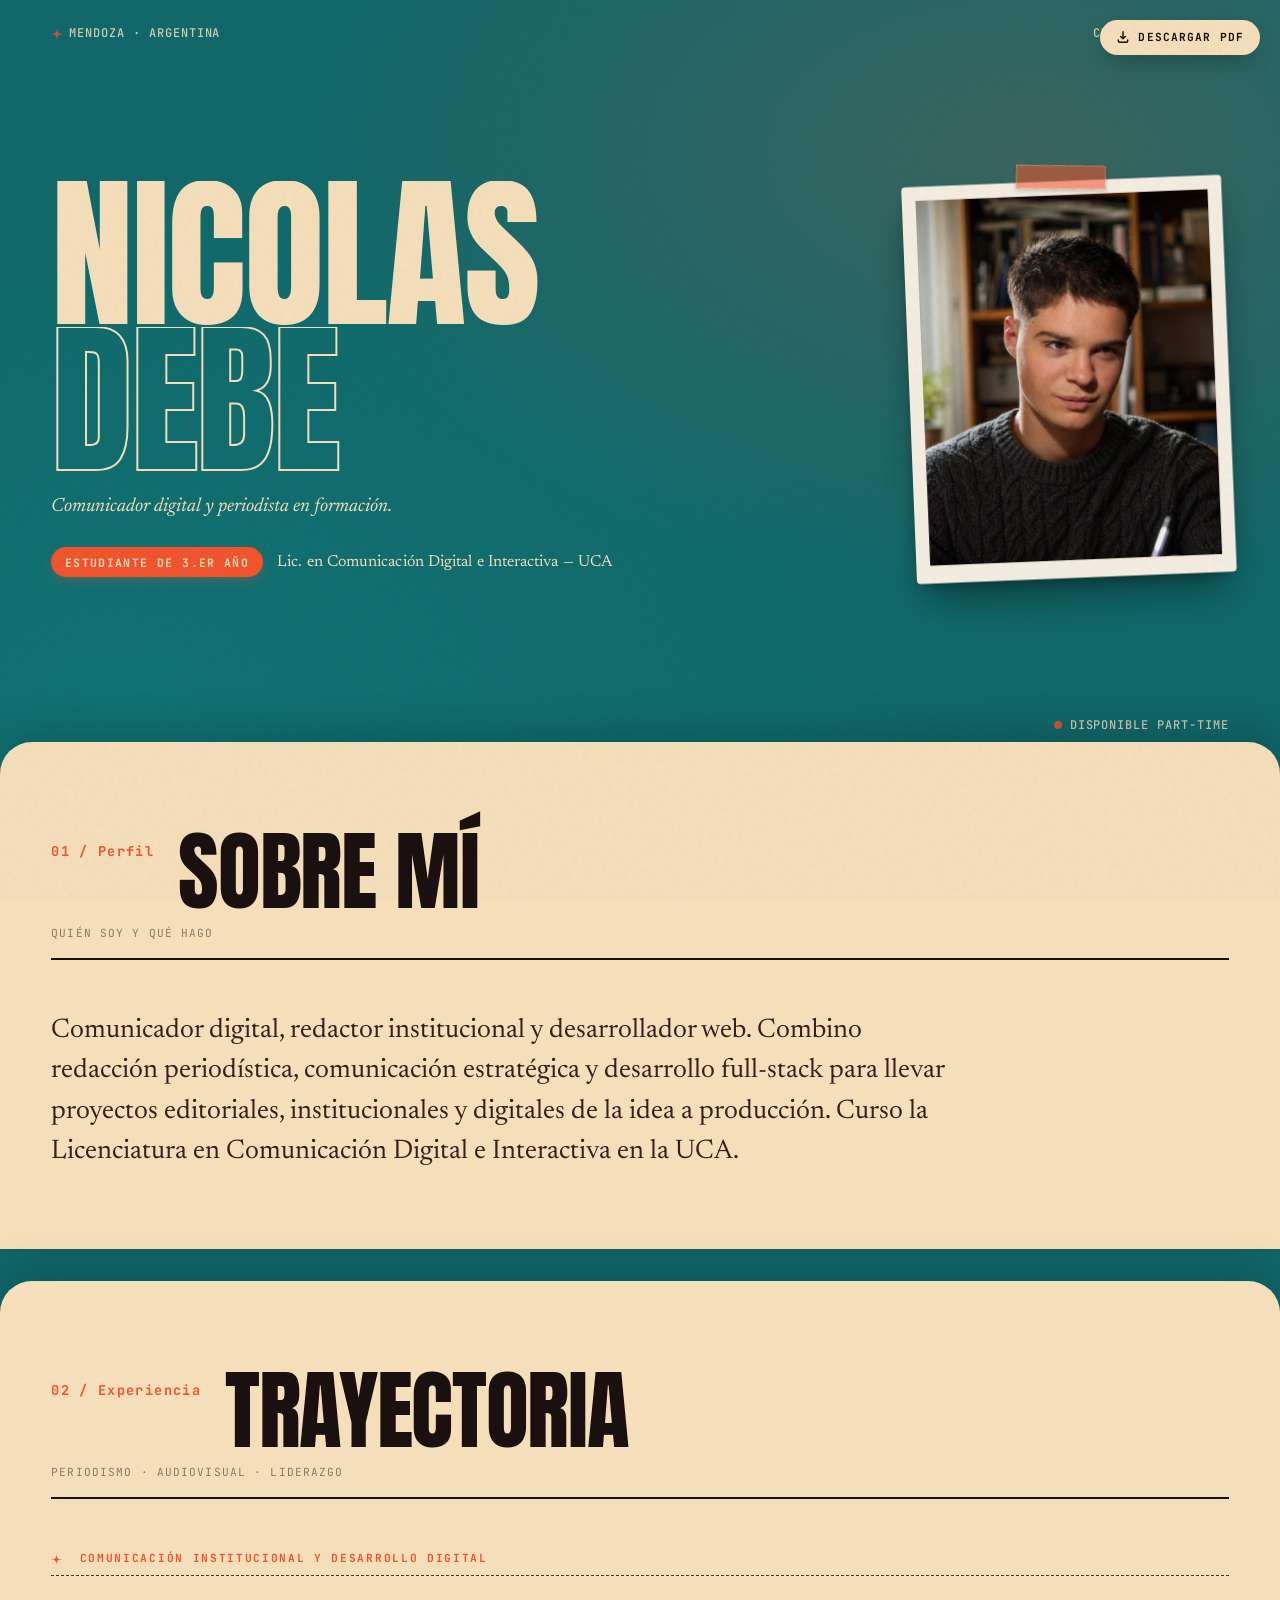
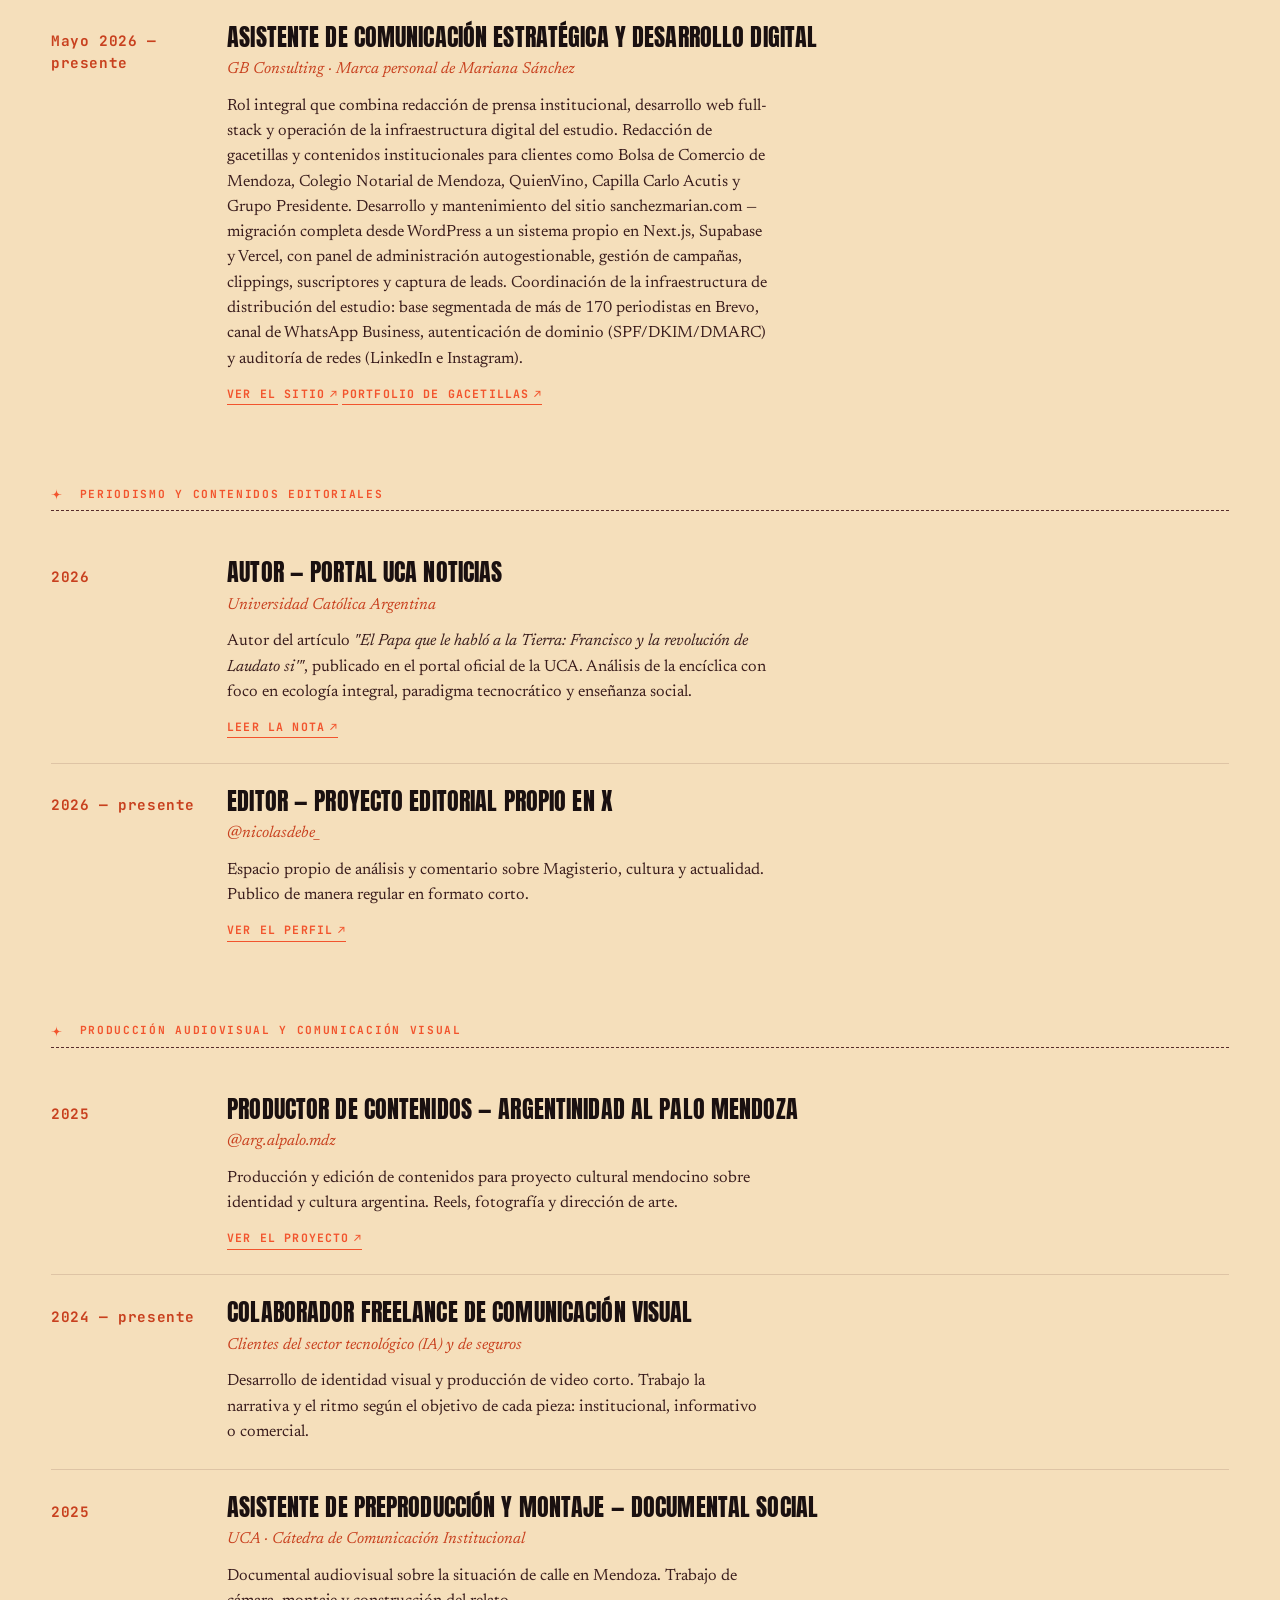
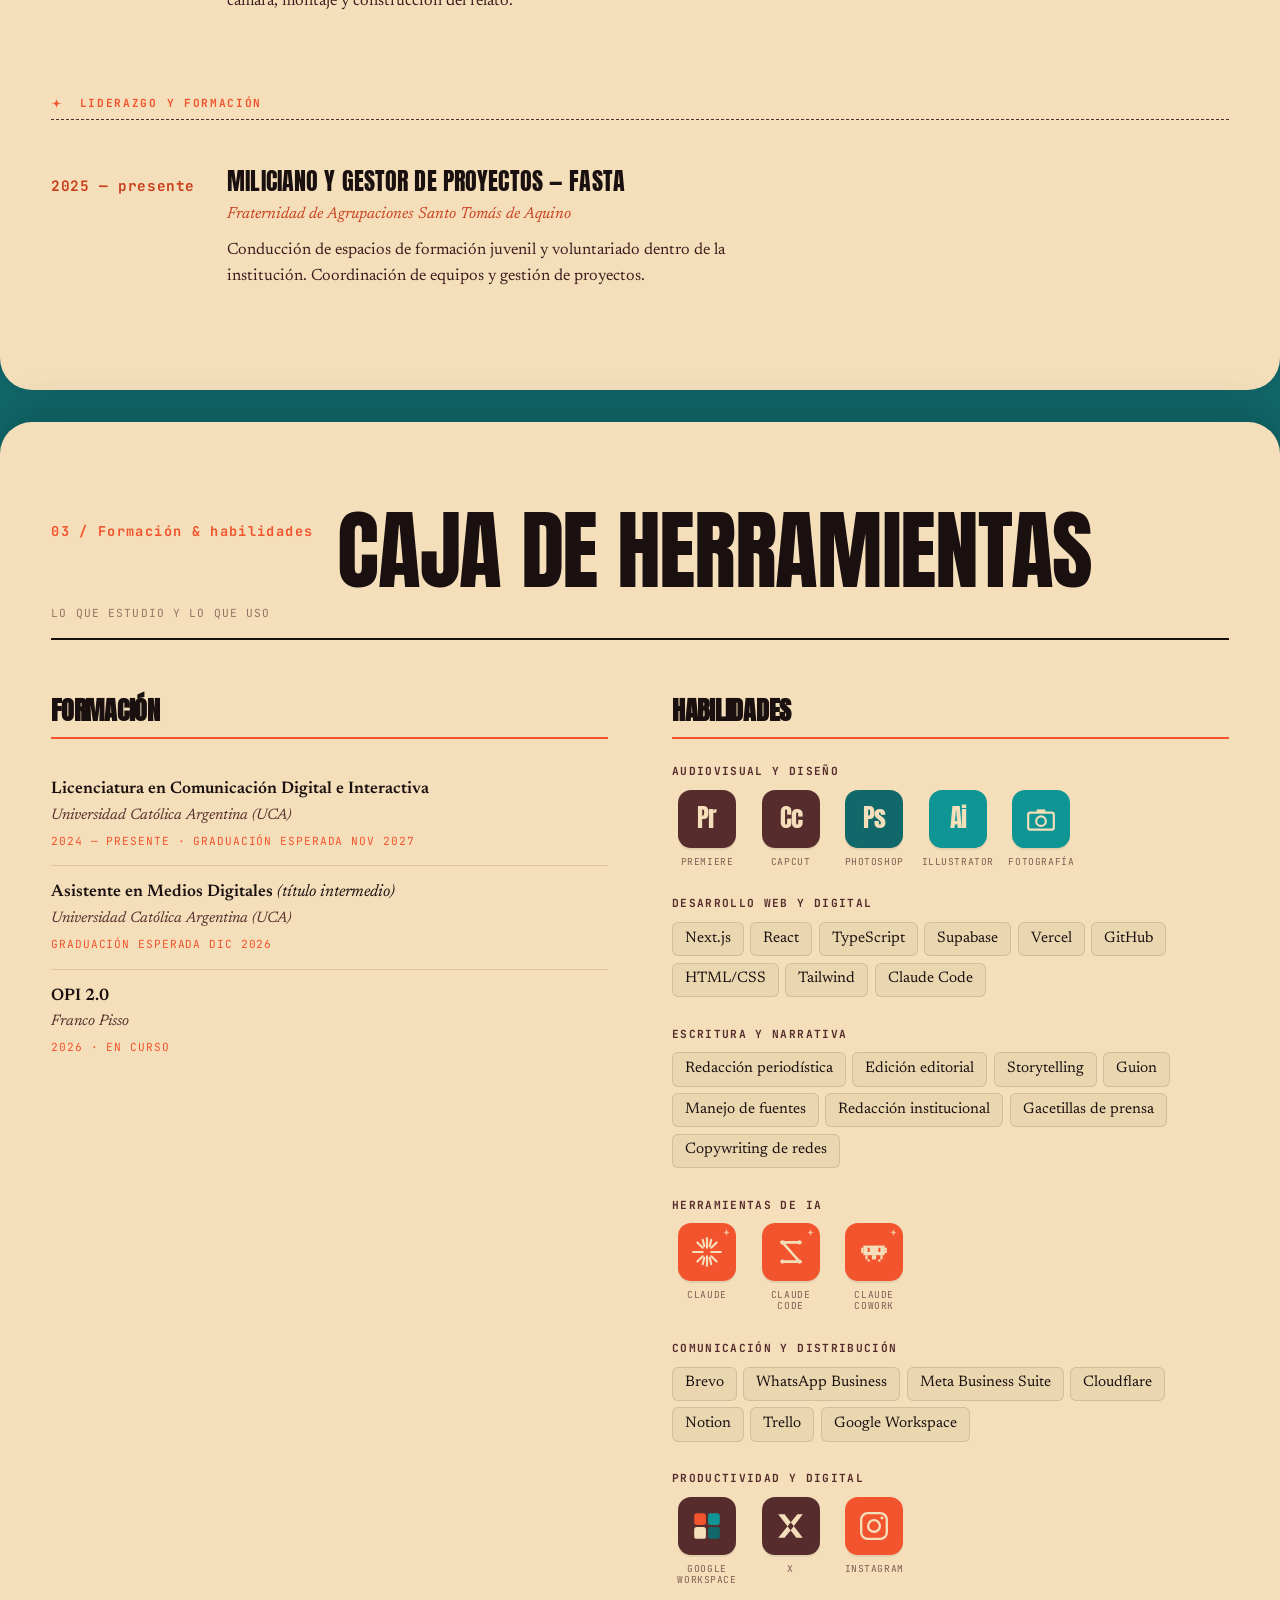
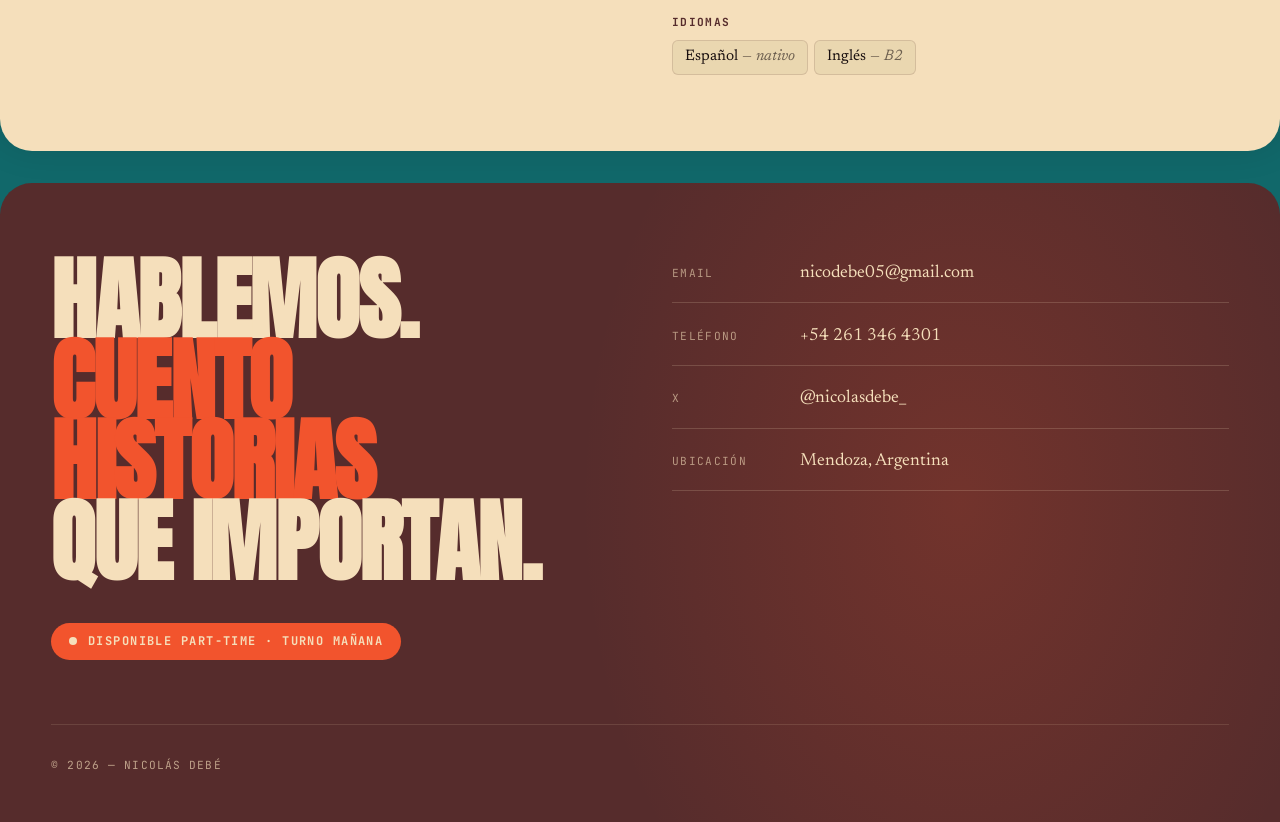
==== index.html @ ed92c8ef "Actualiza CV: rol en GB Consulting + habilidades técnicas y titular Co-Authored-By: Claude Sonnet 5 " ====
<!DOCTYPE html>
<html lang="es">
<head>
  <meta charset="UTF-8" />
  <meta name="viewport" content="width=device-width, initial-scale=1.0" />
  <title>Nicolás Debé — Comunicador digital y periodista en formación</title>

  <link rel="preconnect" href="https://fonts.googleapis.com" />
  <link rel="preconnect" href="https://fonts.gstatic.com" crossorigin />
  <link href="https://fonts.googleapis.com/css2?family=Anton&family=Newsreader:ital,opsz,wght@0,6..72,300..800;1,6..72,300..800&family=JetBrains+Mono:wght@400;500;700&display=swap" rel="stylesheet" />

  <style>
    /* ---------------- TOKENS ---------------- */
    :root {
      --wheat: #F5DFBB;
      --wheat-warm: #ead7b0;
      --dark-cyan: #0E9594;
      --stormy-teal: #11686A;
      --stormy-teal-deep: #0c4f51;
      --terracotta: #F2542D;
      --terracotta-deep: #c8401e;
      --espresso: #562C2C;
      --espresso-ink: #3a1d1d;
      --ink: #1a1010;
    }

    * { margin: 0; padding: 0; box-sizing: border-box; }
    html { scroll-behavior: smooth; }
    body {
      font-family: 'Newsreader', Georgia, serif;
      background: var(--stormy-teal);
      color: var(--wheat);
      line-height: 1.5;
      overflow-x: hidden;
      -webkit-font-smoothing: antialiased;
      -moz-osx-font-smoothing: grayscale;
    }

    /* Grain overlay (atmosphere) */
    body::before {
      content: '';
      position: fixed;
      inset: 0;
      pointer-events: none;
      z-index: 9999;
      opacity: 0.07;
      mix-blend-mode: multiply;
      background-image: url("data:image/svg+xml,%3Csvg viewBox='0 0 200 200' xmlns='http://www.w3.org/2000/svg'%3E%3Cfilter id='n'%3E%3CfeTurbulence type='fractalNoise' baseFrequency='0.9' numOctaves='3' stitchTiles='stitch'/%3E%3C/filter%3E%3Crect width='100%25' height='100%25' filter='url(%23n)'/%3E%3C/svg%3E");
    }

    /* ---------------- TYPOGRAPHY UTILS ---------------- */
    .display {
      font-family: 'Anton', Impact, 'Arial Narrow Bold', sans-serif;
      letter-spacing: -0.015em;
      line-height: 0.88;
      text-transform: uppercase;
      font-weight: 400;
    }
    .mono {
      font-family: 'JetBrains Mono', ui-monospace, Menlo, monospace;
      letter-spacing: 0.08em;
      text-transform: uppercase;
      font-size: 0.75rem;
      font-weight: 500;
    }

    /* Star (NYNÄ palette motif: 4-pointed sparkle) */
    .star {
      display: inline-block;
      vertical-align: middle;
      width: 1em;
      height: 1em;
      background: currentColor;
      -webkit-mask: url("data:image/svg+xml;utf8,%3Csvg xmlns='http://www.w3.org/2000/svg' viewBox='0 0 100 100'%3E%3Cpath d='M50 0 C52 38 62 48 100 50 C62 52 52 62 50 100 C48 62 38 52 0 50 C38 48 48 38 50 0 Z' fill='black'/%3E%3C/svg%3E") no-repeat center / contain;
              mask: url("data:image/svg+xml;utf8,%3Csvg xmlns='http://www.w3.org/2000/svg' viewBox='0 0 100 100'%3E%3Cpath d='M50 0 C52 38 62 48 100 50 C62 52 52 62 50 100 C48 62 38 52 0 50 C38 48 48 38 50 0 Z' fill='black'/%3E%3C/svg%3E") no-repeat center / contain;
    }

    /* ---------------- HERO ---------------- */
    .hero {
      min-height: 86vh;
      padding: 1.5rem clamp(1.5rem, 4vw, 4rem) 2.5rem;
      display: grid;
      grid-template-rows: auto 1fr auto;
      gap: 1.5rem;
      position: relative;
      background:
        radial-gradient(ellipse at 80% 20%, rgba(242,84,45,0.18) 0%, transparent 50%),
        radial-gradient(ellipse at 10% 90%, rgba(14,149,148,0.22) 0%, transparent 55%),
        var(--stormy-teal);
    }

    .hero-top {
      display: flex;
      justify-content: space-between;
      align-items: center;
      color: var(--wheat);
      opacity: 0.85;
    }
    .hero-top .star { color: var(--terracotta); margin-right: 0.5em; }

    .hero-main {
      display: grid;
      grid-template-columns: minmax(0, 1.4fr) minmax(0, 1fr);
      gap: 2rem;
      align-items: center;
    }

    .name-block { position: relative; z-index: 2; }

    .name {
      font-size: clamp(4rem, 13vw, 13rem);
      color: var(--wheat);
    }
    .name .row { display: block; overflow: hidden; }
    .name .row span {
      display: inline-block;
      transform: translateY(110%);
      animation: rise 1.1s cubic-bezier(0.2, 0.8, 0.2, 1) forwards;
    }
    .name .row.first span { animation-delay: 0.1s; }
    .name .row.second span { animation-delay: 0.28s; }

    .name .outlined {
      color: transparent;
      -webkit-text-stroke: 2px var(--wheat);
    }

    @keyframes rise {
      to { transform: translateY(0); }
    }

    .hero-tagline {
      font-family: 'Newsreader', serif;
      font-style: italic;
      font-size: clamp(1.05rem, 1.5vw, 1.3rem);
      color: var(--wheat);
      max-width: 36ch;
      margin-top: 1.2rem;
      opacity: 0;
      animation: fadeUp 0.9s ease 0.7s forwards;
    }

    .hero-status {
      display: flex;
      align-items: center;
      flex-wrap: wrap;
      gap: 0.7rem 0.9rem;
      margin-top: 1.6rem;
      opacity: 0;
      animation: fadeUp 0.9s ease 0.95s forwards;
    }
    .hero-status-pill {
      display: inline-block;
      padding: 0.4rem 0.85rem;
      background: var(--terracotta);
      color: var(--wheat);
      border-radius: 100px;
      font-family: 'JetBrains Mono', monospace;
      font-size: 0.72rem;
      font-weight: 700;
      letter-spacing: 0.12em;
      text-transform: uppercase;
      box-shadow: 0 4px 14px -4px rgba(242,84,45,0.45);
    }
    .hero-status-text {
      font-family: 'Newsreader', serif;
      font-size: clamp(1rem, 1.2vw, 1.15rem);
      color: var(--wheat);
      letter-spacing: 0.005em;
    }

    @keyframes fadeUp {
      from { opacity: 0; transform: translateY(20px); }
      to   { opacity: 1; transform: translateY(0); }
    }

    /* Polaroid — foto pegada estilo recuerdo */
    .monogram {
      position: relative;
      width: 100%;
      max-width: 320px;
      justify-self: end;
      align-self: center;
      padding: 14px 14px 18px;
      background: #f4ede1;
      border-radius: 4px;
      transform: rotate(-2.3deg);
      box-shadow:
        0 1px 1px rgba(0,0,0,0.08),
        0 6px 12px -4px rgba(0,0,0,0.25),
        0 22px 40px -10px rgba(0,0,0,0.45);
      opacity: 0;
      animation: polaroidIn 1.1s cubic-bezier(0.2, 0.8, 0.2, 1) 0.5s forwards;
      transition: transform 0.6s cubic-bezier(0.2, 0.8, 0.2, 1);
      will-change: transform;
    }
    .monogram:hover {
      transform: rotate(-0.5deg) translateY(-4px);
    }
    @keyframes polaroidIn {
      0%   { opacity: 0; transform: rotate(-8deg) translateY(40px) scale(0.92); }
      60%  { opacity: 1; transform: rotate(-1deg) translateY(0) scale(1.02); }
      100% { opacity: 1; transform: rotate(-2.3deg) translateY(0) scale(1); }
    }

    .monogram-photo {
      display: block;
      width: 100%;
      aspect-ratio: 4 / 5;
      object-fit: cover;
      object-position: center 18%;
      background: var(--espresso);
    }

    /* Caption manuscrito */
    .monogram::after {
      content: '';
      display: none;
    }

    /* Cinta de papel arriba */
    .monogram::before {
      content: '';
      position: absolute;
      top: -16px;
      left: 50%;
      transform: translateX(-50%) rotate(3deg);
      width: 90px;
      height: 24px;
      background: rgba(242, 84, 45, 0.55);
      box-shadow:
        inset 0 0 0 1px rgba(255,255,255,0.25),
        0 2px 4px rgba(0,0,0,0.18);
      z-index: 2;
    }

    @keyframes spin {
      from { transform: rotate(0deg); }
      to { transform: rotate(360deg); }
    }

    .hero-bottom {
      display: flex;
      justify-content: space-between;
      align-items: flex-end;
      color: var(--wheat);
      opacity: 0.85;
      gap: 2rem;
      flex-wrap: wrap;
    }
    .hero-bottom .pulse {
      display: inline-flex;
      align-items: center;
      gap: 0.6em;
    }
    .pulse-dot {
      width: 8px; height: 8px; border-radius: 50%;
      background: var(--terracotta);
      animation: pulse 1.6s ease-in-out infinite;
    }
    @keyframes pulse {
      0%, 100% { opacity: 1; transform: scale(1); }
      50% { opacity: 0.4; transform: scale(0.7); }
    }

    /* ---------------- SECTION (cream panel) ---------------- */
    .section {
      position: relative;
      background: var(--wheat);
      color: var(--ink);
      padding: clamp(3rem, 7vw, 6rem) clamp(1.5rem, 4vw, 4rem) clamp(3rem, 6vw, 5rem);
      border-radius: 32px 32px 0 0;
      margin-top: -2rem;
      box-shadow: 0 -10px 40px rgba(0,0,0,0.18);
    }
    .section + .section { margin-top: 2rem; border-radius: 32px; }

    .section-header {
      display: grid;
      grid-template-columns: auto 1fr;
      gap: 1.5rem;
      align-items: end;
      margin-bottom: clamp(2rem, 4vw, 3.5rem);
      border-bottom: 2px solid var(--ink);
      padding-bottom: 1rem;
    }
    .section-num {
      font-family: 'JetBrains Mono', monospace;
      font-size: 0.85rem;
      color: var(--terracotta);
      font-weight: 700;
      letter-spacing: 0.1em;
      align-self: start;
      padding-top: 0.6rem;
    }
    .section-title {
      font-size: clamp(2.8rem, 7vw, 5.5rem);
      color: var(--ink);
    }
    .section-meta {
      grid-column: 1 / -1;
      font-family: 'JetBrains Mono', monospace;
      font-size: 0.7rem;
      color: var(--espresso);
      opacity: 0.6;
      letter-spacing: 0.1em;
      text-transform: uppercase;
      margin-top: -0.5rem;
    }

    /* Reveal on scroll */
    .reveal {
      opacity: 0;
      transform: translateY(28px);
      transition: opacity 0.9s cubic-bezier(0.2, 0.7, 0.2, 1), transform 0.9s cubic-bezier(0.2, 0.7, 0.2, 1);
    }
    .reveal.in {
      opacity: 1;
      transform: translateY(0);
    }

    /* ---------------- PERFIL ---------------- */
    .perfil-body {
      font-family: 'Newsreader', serif;
      font-size: clamp(1.3rem, 2.1vw, 1.7rem);
      line-height: 1.5;
      color: var(--espresso-ink);
      max-width: 60ch;
      font-weight: 400;
    }
    .perfil-body em {
      color: var(--terracotta-deep);
      font-style: italic;
    }
    .perfil-tags {
      margin-top: 2.5rem;
      display: flex;
      flex-wrap: wrap;
      gap: 0.6rem;
    }
    .tag {
      font-family: 'JetBrains Mono', monospace;
      font-size: 0.7rem;
      letter-spacing: 0.1em;
      text-transform: uppercase;
      padding: 0.45rem 0.75rem;
      border: 1.5px solid var(--ink);
      border-radius: 100px;
      color: var(--ink);
      transition: all 0.25s ease;
    }
    .tag:hover {
      background: var(--ink);
      color: var(--wheat);
    }

    /* ---------------- EXPERIENCIA ---------------- */
    .exp-group {
      margin-bottom: 3.5rem;
    }
    .exp-group:last-child { margin-bottom: 0; }
    .exp-group-label {
      font-family: 'JetBrains Mono', monospace;
      font-size: 0.7rem;
      color: var(--terracotta);
      letter-spacing: 0.15em;
      text-transform: uppercase;
      font-weight: 700;
      margin-bottom: 1.5rem;
      padding-bottom: 0.5rem;
      border-bottom: 1px dashed var(--espresso);
    }
    .exp-item {
      display: grid;
      grid-template-columns: 9rem 1fr;
      gap: 2rem;
      padding: 1.5rem 0;
      border-bottom: 1px solid rgba(86,44,44,0.15);
    }
    .exp-item:last-child { border-bottom: none; }
    .exp-date {
      font-family: 'JetBrains Mono', monospace;
      font-size: 0.9rem;
      color: var(--terracotta-deep);
      font-weight: 700;
      letter-spacing: 0.04em;
      padding-top: 0.4rem;
    }
    .exp-content h3 {
      font-family: 'Anton', sans-serif;
      font-weight: 400;
      font-size: clamp(1.25rem, 1.9vw, 1.65rem);
      letter-spacing: 0.005em;
      line-height: 1.1;
      margin-bottom: 0.4rem;
      color: var(--ink);
      text-transform: uppercase;
    }
    .exp-content .org {
      font-family: 'Newsreader', serif;
      font-style: italic;
      font-size: 1rem;
      color: var(--terracotta-deep);
      margin-bottom: 0.8rem;
    }
    .exp-content p {
      font-family: 'Newsreader', serif;
      font-size: 1.02rem;
      line-height: 1.55;
      color: var(--espresso-ink);
      max-width: 60ch;
    }
    .exp-link {
      display: inline-flex;
      align-items: center;
      gap: 0.4em;
      margin-top: 0.8rem;
      color: var(--terracotta);
      text-decoration: none;
      font-family: 'JetBrains Mono', monospace;
      font-size: 0.72rem;
      letter-spacing: 0.1em;
      text-transform: uppercase;
      font-weight: 700;
      border-bottom: 1.5px solid var(--terracotta);
      padding-bottom: 2px;
      transition: all 0.25s ease;
    }
    .exp-link:hover {
      color: var(--ink);
      border-bottom-color: var(--ink);
      letter-spacing: 0.14em;
    }
    .exp-link::after {
      content: '↗';
      transition: transform 0.25s ease;
    }
    .exp-link:hover::after {
      transform: translate(2px, -2px);
    }

    /* ---------------- TWO-COL (formación + habilidades) ---------------- */
    .two-col {
      display: grid;
      grid-template-columns: 1fr 1fr;
      gap: 4rem;
    }
    .sub-block-title {
      font-family: 'Anton', sans-serif;
      font-size: 1.6rem;
      letter-spacing: -0.01em;
      text-transform: uppercase;
      color: var(--ink);
      margin-bottom: 1.5rem;
      padding-bottom: 0.5rem;
      border-bottom: 2px solid var(--terracotta);
    }
    .edu-item {
      padding: 1rem 0;
      border-bottom: 1px solid rgba(86,44,44,0.15);
    }
    .edu-item:last-child { border-bottom: none; }
    .edu-item h4 {
      font-family: 'Newsreader', serif;
      font-weight: 600;
      font-size: 1.05rem;
      color: var(--ink);
      line-height: 1.3;
      margin-bottom: 0.25rem;
    }
    .edu-item .where {
      font-family: 'Newsreader', serif;
      font-style: italic;
      color: var(--espresso);
      font-size: 0.95rem;
    }
    .edu-item .when {
      font-family: 'JetBrains Mono', monospace;
      font-size: 0.7rem;
      color: var(--terracotta);
      letter-spacing: 0.08em;
      text-transform: uppercase;
      margin-top: 0.3rem;
    }

    .skills-cat {
      margin-bottom: 1.8rem;
    }
    .skills-cat:last-child { margin-bottom: 0; }
    .skills-cat-label {
      font-family: 'JetBrains Mono', monospace;
      font-size: 0.7rem;
      color: var(--espresso);
      letter-spacing: 0.12em;
      text-transform: uppercase;
      font-weight: 700;
      margin-bottom: 0.6rem;
    }
    .skills-cat-list {
      display: flex;
      flex-wrap: wrap;
      gap: 0.4rem;
    }
    .skill-chip {
      font-family: 'Newsreader', serif;
      font-size: 0.95rem;
      padding: 0.3rem 0.75rem;
      background: var(--wheat-warm);
      color: var(--ink);
      border-radius: 6px;
      border: 1px solid rgba(86,44,44,0.15);
      transition: all 0.2s ease;
    }
    .skill-chip:hover {
      background: var(--ink);
      color: var(--wheat);
      transform: translateY(-2px);
    }

    /* Tool tiles — app monograms en la paleta NYNÄ */
    .tool-grid {
      display: flex;
      flex-wrap: wrap;
      gap: 1.25rem 0.85rem;
      margin-top: 0.2rem;
    }
    .tool {
      display: flex;
      flex-direction: column;
      align-items: center;
      gap: 0.5rem;
      width: 70px;
    }
    .tool-tile {
      width: 58px;
      height: 58px;
      border-radius: 13px;
      display: flex;
      align-items: center;
      justify-content: center;
      font-family: 'Anton', Impact, sans-serif;
      font-size: 1.55rem;
      letter-spacing: -0.04em;
      line-height: 1;
      position: relative;
      cursor: default;
      transition: transform 0.3s cubic-bezier(0.2, 0.8, 0.2, 1), box-shadow 0.3s ease;
      box-shadow: 0 2px 0 rgba(0,0,0,0.08);
      user-select: none;
    }
    .tool-tile.size-sm { font-size: 1.1rem; }
    .tool:hover .tool-tile {
      transform: translateY(-5px) rotate(-2deg);
      box-shadow: 0 14px 24px -10px rgba(0,0,0,0.32);
    }
    .tool-tile.t-espresso  { background: var(--espresso);    color: var(--wheat); }
    .tool-tile.t-terracotta{ background: var(--terracotta);  color: var(--wheat); }
    .tool-tile.t-teal      { background: var(--stormy-teal); color: var(--wheat); }
    .tool-tile.t-cyan      { background: var(--dark-cyan);   color: var(--wheat); }

    .tool-tile svg {
      width: 32px;
      height: 32px;
      display: block;
    }

    .star.mini {
      position: absolute;
      top: 5px;
      right: 5px;
      width: 9px;
      height: 9px;
      opacity: 0.75;
    }

    .tool-label {
      font-family: 'JetBrains Mono', monospace;
      font-size: 0.6rem;
      letter-spacing: 0.06em;
      text-transform: uppercase;
      color: var(--espresso);
      text-align: center;
      opacity: 0.72;
      line-height: 1.15;
    }

    /* ---------------- CONTACTO (footer) ---------------- */
    .contact {
      background: var(--espresso);
      color: var(--wheat);
      padding: clamp(3rem, 6vw, 5rem) clamp(1.5rem, 4vw, 4rem) clamp(2rem, 4vw, 3rem);
      border-radius: 32px 32px 0 0;
      margin-top: 2rem;
      position: relative;
      overflow: hidden;
    }
    .contact::before {
      content: '';
      position: absolute;
      top: -50%;
      right: -10%;
      width: 70%;
      height: 200%;
      background: radial-gradient(ellipse, rgba(242,84,45,0.18) 0%, transparent 60%);
      pointer-events: none;
    }
    .contact-inner {
      position: relative;
      display: grid;
      grid-template-columns: 1fr 1fr;
      gap: 4rem;
      align-items: start;
    }
    .contact-headline {
      font-family: 'Anton', sans-serif;
      font-size: clamp(3rem, 7vw, 6rem);
      line-height: 0.9;
      letter-spacing: -0.015em;
      text-transform: uppercase;
      color: var(--wheat);
    }
    .contact-headline .pop { color: var(--terracotta); }
    .contact-info {
      display: flex;
      flex-direction: column;
      gap: 1.2rem;
    }
    .contact-row {
      display: grid;
      grid-template-columns: 7rem 1fr;
      gap: 1rem;
      align-items: baseline;
      padding-bottom: 1rem;
      border-bottom: 1px solid rgba(245,223,187,0.18);
    }
    .contact-row .label {
      font-family: 'JetBrains Mono', monospace;
      font-size: 0.7rem;
      letter-spacing: 0.12em;
      text-transform: uppercase;
      color: var(--wheat);
      opacity: 0.6;
    }
    .contact-row .value {
      font-family: 'Newsreader', serif;
      font-size: 1.1rem;
      color: var(--wheat);
    }
    .contact-row .value a {
      color: var(--wheat);
      text-decoration: none;
      border-bottom: 1px solid transparent;
      transition: border-color 0.25s ease;
    }
    .contact-row .value a:hover {
      border-bottom-color: var(--terracotta);
    }

    .availability {
      margin-top: 2.5rem;
      display: inline-flex;
      align-items: center;
      gap: 0.7rem;
      padding: 0.6rem 1.1rem;
      background: var(--terracotta);
      color: var(--wheat);
      border-radius: 100px;
      font-family: 'JetBrains Mono', monospace;
      font-size: 0.75rem;
      letter-spacing: 0.12em;
      text-transform: uppercase;
      font-weight: 700;
    }
    .availability .pulse-dot { background: var(--wheat); }

    .contact-footer {
      margin-top: 4rem;
      padding-top: 2rem;
      border-top: 1px solid rgba(245,223,187,0.2);
      display: flex;
      justify-content: space-between;
      align-items: center;
      gap: 2rem;
      flex-wrap: wrap;
      font-family: 'JetBrains Mono', monospace;
      font-size: 0.7rem;
      letter-spacing: 0.1em;
      text-transform: uppercase;
      color: var(--wheat);
      opacity: 0.65;
    }

    /* ---------------- RESPONSIVE ---------------- */
    @media (max-width: 880px) {
      .hero-main { grid-template-columns: 1fr; }
      .monogram { max-width: 280px; justify-self: start; }
      .exp-item { grid-template-columns: 1fr; gap: 0.5rem; }
      .exp-date { padding-top: 0; }
      .two-col { grid-template-columns: 1fr; gap: 3rem; }
      .contact-inner { grid-template-columns: 1fr; gap: 2rem; }
      .contact-row { grid-template-columns: 1fr; gap: 0.2rem; }
      .hero-top { font-size: 0.7rem; }
    }

    @media (prefers-reduced-motion: reduce) {
      *, *::before, *::after {
        animation-duration: 0.01ms !important;
        transition-duration: 0.01ms !important;
        animation-iteration-count: 1 !important;
      }
    }

    /* ---------------- PRINT BUTTON (floating) ---------------- */
    .print-btn {
      position: fixed;
      top: 1.25rem;
      right: 1.25rem;
      z-index: 100;
      display: inline-flex;
      align-items: center;
      gap: 0.5rem;
      padding: 0.65rem 1rem;
      background: var(--wheat);
      color: var(--ink);
      border: none;
      border-radius: 100px;
      font-family: 'JetBrains Mono', monospace;
      font-size: 0.7rem;
      letter-spacing: 0.1em;
      text-transform: uppercase;
      font-weight: 700;
      cursor: pointer;
      box-shadow: 0 8px 24px -8px rgba(0,0,0,0.4);
      transition: transform 0.25s ease, box-shadow 0.25s ease;
      text-decoration: none;
    }
    .print-btn:hover {
      transform: translateY(-2px);
      box-shadow: 0 12px 28px -8px rgba(0,0,0,0.45);
    }
    .print-btn svg { width: 14px; height: 14px; }
    @media print {
      .print-btn { display: none !important; }
    }

    /* ---------------- PRINT / PDF EXPORT ---------------- */
    /* Diseñado para A4 con paleta NYNÄ adaptada al papel.
       Objetivo: que el PDF se vea como un CV editorial impreso, no como
       un volcado del HTML. Jerarquía clara, dos columnas, color sobrio. */
    @media print {
      @page {
        size: A4;
        margin: 1.4cm 1.6cm;
      }

      /* Reset y base tipográfica para papel */
      *, *::before, *::after {
        animation: none !important;
        transition: none !important;
        box-shadow: none !important;
        text-shadow: none !important;
        -webkit-print-color-adjust: exact !important;
        print-color-adjust: exact !important;
      }

      html, body {
        background: white !important;
        color: var(--espresso) !important;
        font-size: 10pt;
        line-height: 1.4;
      }

      body::before, body::after { display: none !important; }
      .reveal { opacity: 1 !important; transform: none !important; }

      /* ===== HERO en formato cabecera ===== */
      .hero {
        min-height: auto !important;
        padding: 0 0 0.4cm !important;
        margin-bottom: 0.5cm !important;
        background: white !important;
        border-bottom: 2px solid var(--stormy-teal) !important;
        display: block !important;
        page-break-after: avoid;
      }

      /* Fila superior MENDOZA · CV — EDICIÓN 2026 */
      .hero-top {
        display: flex !important;
        justify-content: space-between;
        font-family: 'JetBrains Mono', monospace;
        font-size: 7pt;
        color: var(--espresso) !important;
        opacity: 1 !important;
        margin-bottom: 0.5cm;
        letter-spacing: 0.1em;
      }
      .hero-top .star { display: none; }

      /* Layout del nombre + foto */
      .hero-main {
        display: grid !important;
        grid-template-columns: 1fr 3.5cm !important;
        gap: 0.8cm !important;
        align-items: center !important;
      }

      .name {
        font-family: 'Anton', sans-serif !important;
        font-size: 48pt !important;
        line-height: 0.92 !important;
        color: var(--stormy-teal) !important;
        margin: 0 !important;
      }
      .name .row { display: block; overflow: visible !important; }
      .name .row span {
        display: inline !important;
        transform: none !important;
      }
      .name .outlined {
        color: transparent !important;
        -webkit-text-stroke: 1.5px var(--stormy-teal) !important;
      }

      .hero-tagline {
        font-family: 'Newsreader', serif !important;
        font-style: italic;
        font-size: 12pt !important;
        color: var(--espresso) !important;
        margin-top: 0.3cm !important;
        opacity: 1 !important;
      }

      /* Status pill: Estudiante de 3.er año */
      .hero-status {
        display: flex !important;
        align-items: center;
        flex-wrap: wrap;
        gap: 0.25cm 0.4cm !important;
        margin-top: 0.4cm !important;
        opacity: 1 !important;
      }
      .hero-status-pill {
        background: var(--terracotta) !important;
        color: var(--wheat) !important;
        font-family: 'JetBrains Mono', monospace !important;
        font-size: 7pt !important;
        font-weight: 700 !important;
        letter-spacing: 0.1em !important;
        padding: 0.12cm 0.3cm !important;
        border-radius: 100px !important;
        text-transform: uppercase !important;
      }
      .hero-status-text {
        font-family: 'Newsreader', serif !important;
        font-size: 10pt !important;
        color: var(--espresso) !important;
      }

      /* Polaroid para impresión: simple, sin rotación, sin animación */
      .monogram {
        width: 3.5cm !important;
        max-width: 3.5cm !important;
        height: auto !important;
        padding: 0.2cm !important;
        background: #f4ede1 !important;
        border-radius: 2px !important;
        transform: none !important;
        border: 1px solid rgba(86,44,44,0.2) !important;
        justify-self: end !important;
        display: block !important;
        visibility: visible !important;
      }
      .monogram::before { display: none !important; }
      .monogram::after { display: none !important; }
      .monogram-photo {
        display: block !important;
        visibility: visible !important;
        width: 100% !important;
        height: auto !important;
        aspect-ratio: 4/5 !important;
        object-fit: cover !important;
        object-position: center 18% !important;
        opacity: 1 !important;
        max-width: none !important;
      }
      img.monogram-photo {
        -webkit-print-color-adjust: exact !important;
        print-color-adjust: exact !important;
      }

      .hero-bottom {
        display: flex !important;
        justify-content: space-between;
        font-family: 'JetBrains Mono', monospace;
        font-size: 7pt;
        color: var(--espresso) !important;
        opacity: 1 !important;
        margin-top: 0.5cm;
        letter-spacing: 0.08em;
        padding-top: 0.3cm;
        border-top: 1px dotted rgba(86,44,44,0.3);
      }
      .availability {
        background: var(--terracotta) !important;
        color: var(--wheat) !important;
        padding: 0.08cm 0.25cm !important;
        border-radius: 100px !important;
      }

      /* ===== SECCIONES ===== */
      .section, .contact {
        background: white !important;
        color: var(--espresso) !important;
        margin: 0 0 0.4cm 0 !important;
        padding: 0.3cm 0 !important;
        border-radius: 0 !important;
        page-break-inside: avoid;
      }

      .section-header, .contact-header {
        margin-bottom: 0.3cm !important;
        padding-bottom: 0.15cm !important;
        border-bottom: 1px solid rgba(86,44,44,0.2);
      }

      .section-meta, .contact-meta {
        font-family: 'JetBrains Mono', monospace !important;
        font-size: 7pt !important;
        color: var(--terracotta-deep) !important;
        letter-spacing: 0.12em;
        margin-bottom: 0.1cm !important;
      }

      .section-title, .contact-headline {
        font-family: 'Anton', sans-serif !important;
        font-size: 18pt !important;
        line-height: 1 !important;
        color: var(--stormy-teal) !important;
        margin: 0 !important;
        text-transform: uppercase;
      }
      .contact-headline .pop { color: var(--terracotta) !important; }

      /* Perfil */
      .perfil-body {
        font-family: 'Newsreader', serif !important;
        font-size: 10pt !important;
        line-height: 1.5 !important;
        color: var(--espresso) !important;
        max-width: none !important;
      }
      .perfil-body em {
        color: var(--terracotta-deep) !important;
        font-style: italic;
      }

      /* Trayectoria — items compactos */
      .exp-item {
        display: grid !important;
        grid-template-columns: 2.2cm 1fr !important;
        gap: 0.4cm !important;
        padding: 0.25cm 0 !important;
        border-bottom: 1px dotted rgba(86,44,44,0.18) !important;
        page-break-inside: avoid;
      }
      .exp-date {
        font-family: 'JetBrains Mono', monospace !important;
        font-size: 8pt !important;
        font-weight: 700 !important;
        color: var(--terracotta-deep) !important;
        letter-spacing: 0.04em !important;
        padding-top: 0.05cm !important;
      }
      .exp-content h3 {
        font-family: 'Anton', sans-serif !important;
        font-size: 11pt !important;
        line-height: 1.15 !important;
        color: var(--stormy-teal) !important;
        margin-bottom: 0.1cm !important;
        text-transform: uppercase;
        letter-spacing: 0.005em;
      }
      .exp-content p {
        font-family: 'Newsreader', serif !important;
        font-size: 9.5pt !important;
        line-height: 1.45 !important;
        color: var(--espresso) !important;
        margin: 0 !important;
      }
      .exp-link {
        color: var(--terracotta-deep) !important;
        text-decoration: underline !important;
        font-style: italic;
      }

      /* Formación */
      .edu-grid {
        display: grid !important;
        grid-template-columns: repeat(3, 1fr) !important;
        gap: 0.4cm !important;
      }
      .edu-item {
        page-break-inside: avoid;
        padding: 0.2cm !important;
        border-left: 2px solid var(--terracotta) !important;
        background: rgba(245,223,187,0.25) !important;
      }
      .edu-item h4 {
        font-family: 'Anton', sans-serif !important;
        font-size: 10pt !important;
        color: var(--stormy-teal) !important;
        margin-bottom: 0.08cm !important;
      }
      .edu-item .where {
        font-family: 'Newsreader', serif !important;
        font-size: 8.5pt !important;
        font-style: italic;
        color: var(--espresso) !important;
      }
      .edu-item .when {
        font-family: 'JetBrains Mono', monospace !important;
        font-size: 7pt !important;
        color: var(--terracotta-deep) !important;
        margin-top: 0.1cm !important;
      }

      /* Habilidades — compactas para papel */
      .skills-cat {
        margin-bottom: 0.3cm !important;
        page-break-inside: avoid;
      }
      .skills-cat-label {
        font-family: 'JetBrains Mono', monospace !important;
        font-size: 7pt !important;
        font-weight: 700 !important;
        color: var(--terracotta-deep) !important;
        letter-spacing: 0.1em !important;
        text-transform: uppercase;
        margin-bottom: 0.15cm !important;
      }
      .tool-grid {
        display: flex !important;
        flex-wrap: wrap;
        gap: 0.2cm 0.35cm !important;
      }
      .tool {
        flex-direction: row !important;
        align-items: center !important;
        gap: 0.15cm !important;
      }
      .tool-tile {
        width: 0.7cm !important;
        height: 0.7cm !important;
        font-size: 7pt !important;
        border-radius: 3px !important;
        border: 1px solid var(--espresso) !important;
      }
      .tool-tile.t-espresso { background: var(--espresso) !important; color: var(--wheat) !important; }
      .tool-tile.t-terracotta { background: var(--terracotta) !important; color: var(--wheat) !important; }
      .tool-tile.t-teal { background: var(--stormy-teal) !important; color: var(--wheat) !important; }
      .tool-tile.t-cyan { background: var(--dark-cyan) !important; color: var(--wheat) !important; }
      .tool-tile svg { width: 0.4cm !important; height: 0.4cm !important; }
      .tool-label {
        font-family: 'Newsreader', serif !important;
        font-size: 8pt !important;
        color: var(--espresso) !important;
      }
      .skill-chip {
        background: rgba(245,223,187,0.4) !important;
        border: 1px solid rgba(86,44,44,0.3) !important;
        color: var(--espresso) !important;
        padding: 0.08cm 0.2cm !important;
        font-size: 8pt !important;
        border-radius: 3px !important;
      }

      /* Contacto */
      .contact-grid {
        display: grid !important;
        grid-template-columns: repeat(2, 1fr) !important;
        gap: 0.2cm 0.5cm !important;
      }
      .contact-row {
        display: flex !important;
        align-items: baseline;
        gap: 0.2cm;
      }
      .contact-row .label {
        font-family: 'JetBrains Mono', monospace !important;
        font-size: 7pt !important;
        color: var(--terracotta-deep) !important;
        letter-spacing: 0.08em;
        min-width: 1.6cm;
      }
      .contact-row .value {
        font-family: 'Newsreader', serif !important;
        font-size: 9.5pt !important;
        color: var(--espresso) !important;
      }
      .contact-row a { color: var(--terracotta-deep) !important; }

      /* Hide print button when printing */
      .print-btn { display: none !important; }
    }
  </style>
</head>
<body>

  <button class="print-btn" onclick="downloadCV()" aria-label="Descargar CV como PDF">
    <svg viewBox="0 0 24 24" fill="none" stroke="currentColor" stroke-width="2.5" stroke-linecap="round" stroke-linejoin="round">
      <path d="M12 3v12m0 0l-4-4m4 4l4-4M4 17v2a2 2 0 0 0 2 2h12a2 2 0 0 0 2-2v-2"/>
    </svg>
    Descargar PDF
  </button>

  <!-- ================ HERO ================ -->
  <section class="hero">
    <div class="hero-top">
      <span class="mono"><span class="star"></span>Mendoza · Argentina</span>
      <span class="mono">CV — Edición 2026</span>
    </div>

    <div class="hero-main">
      <div class="name-block">
        <h1 class="display name">
          <span class="row first"><span>Nicolás</span></span>
          <span class="row second"><span class="outlined">Debé</span></span>
        </h1>
        <p class="hero-tagline">Comunicador digital y periodista en formación.</p>
        <p class="hero-status">
          <span class="hero-status-pill">Estudiante de 3.er año</span>
          <span class="hero-status-text">Lic. en Comunicación Digital e Interactiva — UCA</span>
        </p>
      </div>

      <div class="monogram">
        <img class="monogram-photo" src="[data-uri]" alt="Nicolás Debé" />
      </div>
    </div>

    <div class="hero-bottom">
      <span class="mono">&nbsp;</span>
      <span class="mono pulse">
        <span class="pulse-dot"></span>
        Disponible part-time
      </span>
    </div>
  </section>

  <!-- ================ PERFIL ================ -->
  <section class="section reveal">
    <div class="section-header">
      <span class="section-num">01 / Perfil</span>
      <h2 class="display section-title">Sobre mí</h2>
      <span class="section-meta">Quién soy y qué hago</span>
    </div>
    <p class="perfil-body">
      Comunicador digital, redactor institucional y desarrollador web. Combino redacción periodística, comunicación estratégica y desarrollo full-stack para llevar proyectos editoriales, institucionales y digitales de la idea a producción. Curso la Licenciatura en Comunicación Digital e Interactiva en la UCA.
    </p>
  </section>

  <!-- ================ EXPERIENCIA ================ -->
  <section class="section reveal">
    <div class="section-header">
      <span class="section-num">02 / Experiencia</span>
      <h2 class="display section-title">Trayectoria</h2>
      <span class="section-meta">Periodismo · Audiovisual · Liderazgo</span>
    </div>

    <!-- COMUNICACIÓN INSTITUCIONAL -->
    <div class="exp-group">
      <div class="exp-group-label"><span class="star"></span>&nbsp;&nbsp;Comunicación institucional y desarrollo digital</div>

      <div class="exp-item">
        <div class="exp-date">Mayo 2026 — presente</div>
        <div class="exp-content">
          <h3>Asistente de Comunicación Estratégica y Desarrollo Digital</h3>
          <div class="org">GB Consulting · Marca personal de Mariana Sánchez</div>
          <p>Rol integral que combina redacción de prensa institucional, desarrollo web full-stack y operación de la infraestructura digital del estudio. Redacción de gacetillas y contenidos institucionales para clientes como Bolsa de Comercio de Mendoza, Colegio Notarial de Mendoza, QuienVino, Capilla Carlo Acutis y Grupo Presidente. Desarrollo y mantenimiento del sitio sanchezmarian.com — migración completa desde WordPress a un sistema propio en Next.js, Supabase y Vercel, con panel de administración autogestionable, gestión de campañas, clippings, suscriptores y captura de leads. Coordinación de la infraestructura de distribución del estudio: base segmentada de más de 170 periodistas en Brevo, canal de WhatsApp Business, autenticación de dominio (SPF/DKIM/DMARC) y auditoría de redes (LinkedIn e Instagram).</p>
          <a class="exp-link" href="https://sanchezmarian.com" target="_blank" rel="noopener">Ver el sitio</a>
          <a class="exp-link" href="https://drive.google.com/drive/folders/1wRJ2ELwKr9eQWqEn6pAEYirwoh2uC7Sg" target="_blank" rel="noopener">Portfolio de gacetillas</a>
        </div>
      </div>
    </div>

    <!-- PERIODISMO -->
    <div class="exp-group">
      <div class="exp-group-label"><span class="star"></span>&nbsp;&nbsp;Periodismo y contenidos editoriales</div>

      <div class="exp-item">
        <div class="exp-date">2026</div>
        <div class="exp-content">
          <h3>Autor — Portal UCA Noticias</h3>
          <div class="org">Universidad Católica Argentina</div>
          <p>Autor del artículo <em>"El Papa que le habló a la Tierra: Francisco y la revolución de Laudato si'"</em>, publicado en el portal oficial de la UCA. Análisis de la encíclica con foco en ecología integral, paradigma tecnocrático y enseñanza social.</p>
          <a class="exp-link" href="https://uca.edu.ar/es/noticias/el-papa-que-le-hablo-a-la-tierra-francisco-y-la-revolucion-de-laudato-si" target="_blank" rel="noopener">Leer la nota</a>
        </div>
      </div>

      <div class="exp-item">
        <div class="exp-date">2026 — presente</div>
        <div class="exp-content">
          <h3>Editor — Proyecto editorial propio en X</h3>
          <div class="org">@nicolasdebe_</div>
          <p>Espacio propio de análisis y comentario sobre Magisterio, cultura y actualidad. Publico de manera regular en formato corto.</p>
          <a class="exp-link" href="https://x.com/nicolasdebe_" target="_blank" rel="noopener">Ver el perfil</a>
        </div>
      </div>
    </div>

    <!-- AUDIOVISUAL -->
    <div class="exp-group">
      <div class="exp-group-label"><span class="star"></span>&nbsp;&nbsp;Producción audiovisual y comunicación visual</div>

      <div class="exp-item">
        <div class="exp-date">2025</div>
        <div class="exp-content">
          <h3>Productor de contenidos — Argentinidad al Palo Mendoza</h3>
          <div class="org">@arg.alpalo.mdz</div>
          <p>Producción y edición de contenidos para proyecto cultural mendocino sobre identidad y cultura argentina. Reels, fotografía y dirección de arte.</p>
          <a class="exp-link" href="https://www.instagram.com/arg.alpalo.mdz/" target="_blank" rel="noopener">Ver el proyecto</a>
        </div>
      </div>

      <div class="exp-item">
        <div class="exp-date">2024 — presente</div>
        <div class="exp-content">
          <h3>Colaborador freelance de comunicación visual</h3>
          <div class="org">Clientes del sector tecnológico (IA) y de seguros</div>
          <p>Desarrollo de identidad visual y producción de video corto. Trabajo la narrativa y el ritmo según el objetivo de cada pieza: institucional, informativo o comercial.</p>
        </div>
      </div>

      <div class="exp-item">
        <div class="exp-date">2025</div>
        <div class="exp-content">
          <h3>Asistente de preproducción y montaje — Documental social</h3>
          <div class="org">UCA · Cátedra de Comunicación Institucional</div>
          <p>Documental audiovisual sobre la situación de calle en Mendoza. Trabajo de cámara, montaje y construcción del relato.</p>
        </div>
      </div>
    </div>

    <!-- LIDERAZGO -->
    <div class="exp-group">
      <div class="exp-group-label"><span class="star"></span>&nbsp;&nbsp;Liderazgo y formación</div>

      <div class="exp-item">
        <div class="exp-date">2025 — presente</div>
        <div class="exp-content">
          <h3>Miliciano y Gestor de Proyectos — FASTA</h3>
          <div class="org">Fraternidad de Agrupaciones Santo Tomás de Aquino</div>
          <p>Conducción de espacios de formación juvenil y voluntariado dentro de la institución. Coordinación de equipos y gestión de proyectos.</p>
        </div>
      </div>
    </div>
  </section>

  <!-- ================ FORMACIÓN + HABILIDADES ================ -->
  <section class="section reveal">
    <div class="section-header">
      <span class="section-num">03 / Formación &amp; habilidades</span>
      <h2 class="display section-title">Caja de herramientas</h2>
      <span class="section-meta">Lo que estudio y lo que uso</span>
    </div>

    <div class="two-col">
      <!-- FORMACIÓN -->
      <div>
        <h3 class="sub-block-title">Formación</h3>

        <div class="edu-item">
          <h4>Licenciatura en Comunicación Digital e Interactiva</h4>
          <div class="where">Universidad Católica Argentina (UCA)</div>
          <div class="when">2024 — presente · Graduación esperada nov 2027</div>
        </div>

        <div class="edu-item">
          <h4>Asistente en Medios Digitales <span style="font-weight: 400; font-style: italic;">(título intermedio)</span></h4>
          <div class="where">Universidad Católica Argentina (UCA)</div>
          <div class="when">Graduación esperada dic 2026</div>
        </div>

        <div class="edu-item">
          <h4>OPI 2.0</h4>
          <div class="where">Franco Pisso</div>
          <div class="when">2026 · En curso</div>
        </div>
      </div>

      <!-- HABILIDADES -->
      <div>
        <h3 class="sub-block-title">Habilidades</h3>

        <div class="skills-cat">
          <div class="skills-cat-label">Audiovisual y diseño</div>
          <div class="tool-grid">
            <div class="tool"><div class="tool-tile t-espresso">Pr</div><span class="tool-label">Premiere</span></div>
            <div class="tool"><div class="tool-tile t-espresso">Cc</div><span class="tool-label">CapCut</span></div>
            <div class="tool"><div class="tool-tile t-teal">Ps</div><span class="tool-label">Photoshop</span></div>
            <div class="tool"><div class="tool-tile t-cyan">Ai</div><span class="tool-label">Illustrator</span></div>
            <div class="tool">
              <div class="tool-tile t-cyan">
                <svg viewBox="0 0 30 30" aria-hidden="true">
                  <rect x="3" y="9" width="24" height="16" rx="2" fill="none" stroke="currentColor" stroke-width="2"/>
                  <rect x="11" y="6" width="8" height="3" fill="currentColor"/>
                  <circle cx="15" cy="17" r="4.5" fill="none" stroke="currentColor" stroke-width="2"/>
                </svg>
              </div>
              <span class="tool-label">Fotografía</span>
            </div>
          </div>
        </div>

        <div class="skills-cat">
          <div class="skills-cat-label">Desarrollo web y digital</div>
          <div class="skills-cat-list">
            <span class="skill-chip">Next.js</span>
            <span class="skill-chip">React</span>
            <span class="skill-chip">TypeScript</span>
            <span class="skill-chip">Supabase</span>
            <span class="skill-chip">Vercel</span>
            <span class="skill-chip">GitHub</span>
            <span class="skill-chip">HTML/CSS</span>
            <span class="skill-chip">Tailwind</span>
            <span class="skill-chip">Claude Code</span>
          </div>
        </div>

        <div class="skills-cat">
          <div class="skills-cat-label">Escritura y narrativa</div>
          <div class="skills-cat-list">
            <span class="skill-chip">Redacción periodística</span>
            <span class="skill-chip">Edición editorial</span>
            <span class="skill-chip">Storytelling</span>
            <span class="skill-chip">Guion</span>
            <span class="skill-chip">Manejo de fuentes</span>
            <span class="skill-chip">Redacción institucional</span>
            <span class="skill-chip">Gacetillas de prensa</span>
            <span class="skill-chip">Copywriting de redes</span>
          </div>
        </div>

        <div class="skills-cat">
          <div class="skills-cat-label">Herramientas de IA</div>
          <div class="tool-grid">

            <div class="tool">
              <div class="tool-tile t-terracotta">
                <span class="star mini"></span>
                <svg viewBox="0 0 30 30" aria-hidden="true">
                  <g stroke="currentColor" stroke-width="2" stroke-linecap="round" fill="none">
                    <line x1="15" y1="2" x2="15" y2="11"/>
                    <line x1="15" y1="19" x2="15" y2="28"/>
                    <line x1="2" y1="15" x2="11" y2="15"/>
                    <line x1="19" y1="15" x2="28" y2="15"/>
                    <line x1="6" y1="6" x2="11" y2="11"/>
                    <line x1="19" y1="19" x2="24" y2="24"/>
                    <line x1="6" y1="24" x2="11" y2="19"/>
                    <line x1="19" y1="11" x2="24" y2="6"/>
                    <line x1="11" y1="3.5" x2="12.5" y2="9.5"/>
                    <line x1="19" y1="3.5" x2="17.5" y2="9.5"/>
                    <line x1="11" y1="26.5" x2="12.5" y2="20.5"/>
                    <line x1="19" y1="26.5" x2="17.5" y2="20.5"/>
                  </g>
                </svg>
              </div>
              <span class="tool-label">Claude</span>
            </div>

            <div class="tool">
              <div class="tool-tile t-terracotta">
                <span class="star mini"></span>
                <svg viewBox="0 0 30 30" aria-hidden="true">
                  <path d="M 23 6 L 7 6 L 23 24 L 7 24" fill="none" stroke="currentColor" stroke-width="2.4" stroke-linejoin="miter" stroke-linecap="square"/>
                  <circle cx="23" cy="6" r="2" fill="currentColor"/>
                  <circle cx="7" cy="6" r="2" fill="currentColor"/>
                  <circle cx="23" cy="24" r="2" fill="currentColor"/>
                  <circle cx="7" cy="24" r="2" fill="currentColor"/>
                </svg>
              </div>
              <span class="tool-label">Claude Code</span>
            </div>

            <div class="tool">
              <div class="tool-tile t-terracotta">
                <span class="star mini"></span>
                <svg viewBox="0 0 30 30" aria-hidden="true">
                  <g fill="currentColor">
                    <rect x="5" y="9" width="20" height="9"/>
                    <rect x="3" y="11" width="2" height="5"/>
                    <rect x="25" y="11" width="2" height="5"/>
                    <rect x="7" y="18" width="2" height="4"/>
                    <rect x="13" y="18" width="2" height="4"/>
                    <rect x="15" y="18" width="2" height="4"/>
                    <rect x="21" y="18" width="2" height="4"/>
                    <rect x="9" y="22" width="2" height="2"/>
                    <rect x="19" y="22" width="2" height="2"/>
                  </g>
                  <rect x="9" y="11" width="2" height="4" fill="var(--terracotta)"/>
                  <rect x="19" y="11" width="2" height="4" fill="var(--terracotta)"/>
                </svg>
              </div>
              <span class="tool-label">Claude Cowork</span>
            </div>

          </div>
        </div>

        <div class="skills-cat">
          <div class="skills-cat-label">Comunicación y distribución</div>
          <div class="skills-cat-list">
            <span class="skill-chip">Brevo</span>
            <span class="skill-chip">WhatsApp Business</span>
            <span class="skill-chip">Meta Business Suite</span>
            <span class="skill-chip">Cloudflare</span>
            <span class="skill-chip">Notion</span>
            <span class="skill-chip">Trello</span>
            <span class="skill-chip">Google Workspace</span>
          </div>
        </div>

        <div class="skills-cat">
          <div class="skills-cat-label">Productividad y digital</div>
          <div class="tool-grid">

            <div class="tool">
              <div class="tool-tile t-espresso">
                <svg viewBox="0 0 30 30" aria-hidden="true">
                  <rect x="3" y="3" width="11" height="11" rx="2.5" fill="var(--terracotta)"/>
                  <rect x="16" y="3" width="11" height="11" rx="2.5" fill="var(--dark-cyan)"/>
                  <rect x="3" y="16" width="11" height="11" rx="2.5" fill="var(--wheat)"/>
                  <rect x="16" y="16" width="11" height="11" rx="2.5" fill="var(--stormy-teal)"/>
                </svg>
              </div>
              <span class="tool-label">Google Workspace</span>
            </div>

            <div class="tool">
              <div class="tool-tile t-espresso">
                <svg viewBox="0 0 30 30" aria-hidden="true">
                  <path d="M 3 4 L 9 4 L 26 26 L 20 26 Z M 26 4 L 21 4 L 3 26 L 9 26 L 14.7 19 Z" fill="currentColor"/>
                </svg>
              </div>
              <span class="tool-label">X</span>
            </div>

            <div class="tool">
              <div class="tool-tile t-terracotta">
                <svg viewBox="0 0 30 30" aria-hidden="true">
                  <rect x="3" y="3" width="24" height="24" rx="6" fill="none" stroke="currentColor" stroke-width="2.2"/>
                  <circle cx="15" cy="15" r="5.5" fill="none" stroke="currentColor" stroke-width="2.2"/>
                  <circle cx="22.5" cy="7.5" r="1.4" fill="currentColor"/>
                </svg>
              </div>
              <span class="tool-label">Instagram</span>
            </div>

          </div>
        </div>

        <div class="skills-cat">
          <div class="skills-cat-label">Idiomas</div>
          <div class="skills-cat-list">
            <span class="skill-chip">Español <em style="opacity:0.6;">— nativo</em></span>
            <span class="skill-chip">Inglés <em style="opacity:0.6;">— B2</em></span>
          </div>
        </div>
      </div>
    </div>
  </section>

  <!-- ================ CONTACTO ================ -->
  <section class="contact reveal">
    <div class="contact-inner">
      <div>
        <h2 class="contact-headline">
          Hablemos.<br />
          <span class="pop">Cuento historias</span><br />
          que importan.
        </h2>
        <div class="availability">
          <span class="pulse-dot"></span>
          Disponible part-time · Turno mañana
        </div>
      </div>

      <div class="contact-info">
        <div class="contact-row">
          <span class="label">Email</span>
          <span class="value"><a href="mailto:nicodebe05@gmail.com">nicodebe05@gmail.com</a></span>
        </div>
        <div class="contact-row">
          <span class="label">Teléfono</span>
          <span class="value">+54 261 346 4301</span>
        </div>
        <div class="contact-row">
          <span class="label">X</span>
          <span class="value"><a href="https://x.com/nicolasdebe_" target="_blank" rel="noopener">@nicolasdebe_</a></span>
        </div>
        <div class="contact-row">
          <span class="label">Ubicación</span>
          <span class="value">Mendoza, Argentina</span>
        </div>
      </div>
    </div>

    <div class="contact-footer">
      <span>© 2026 — Nicolás Debé</span>
    </div>
  </section>

  <script>
    // Reveal-on-scroll using IntersectionObserver
    const reveals = document.querySelectorAll('.reveal');
    const observer = new IntersectionObserver((entries) => {
      entries.forEach((entry) => {
        if (entry.isIntersecting) {
          entry.target.classList.add('in');
          observer.unobserve(entry.target);
        }
      });
    }, { threshold: 0.12, rootMargin: '0px 0px -8% 0px' });

    reveals.forEach((el) => observer.observe(el));
  </script>

  <script>
    // PDF embebido como base64 — autosuficiente, no requiere archivos externos
    const PDF_BASE64 = "JVBERi0xLjcKJfCflqQKNSAwIG9iago8PC9GaWx0ZXIgL0ZsYXRlRGVjb2RlL0xlbmd0aCAxMTk4NTc+PgpzdHJlYW0KeNqcvc2OJMmSnLuvp+j1AEzaj9qPPwZXsyYanOlFk8AZvj9wVcMq1ETV5WCGlwMcdklKSXyqFSkZke4eXv8o+n//rer/bKk/ez9ryh9//u9f//hVftb4fNX/4yP/49d//5/1p/zx7//3V/3D/u8//v2XPD+19z32H339rGe0Nf+Yz/iR3stST+nPT1+lrOeP//hfv/711//5f/wb//brf+j//cP/b4n8jDmf9vzRxvMjUusef/xvSAX57yDPn7Vk1K1ySAH9X/9FAX3I8lOm/r+la5CytnT7jzrmnv+FyVvdP896mjQb4z8zt/ozZTzlzPwvn5HH+qn183fq3D9DnrJs0vqUn1lHGxX1v1UfP6VI0uuj//kc92o/VcpLnT+jfbx//uL630Hf5efR//mk3EfcutDy+xEv31X/xHGu/Pev0X5WkyTfdcHDgYjMVP47yD43PNhdEd3zn5/n6j/wyfDoV5o+BXp7pNp/6OPJSt8FuHpVZdb+9D/q+Hnm+xvgPzF/n/v4bG3yM58pZcfn/JXDc76NK4cU0D/P+VHw79TvI0RZ1h6l27/DU/XZ0DFHxfl60M8/Th+6p+ylqW+CP9OMT5VeP15PFUYggcBpXca5PJXu4M9ff9lTtOrjlZmWE+TfY4yqcauVigOrOK/T0VTuoxd9LkUvTX0TfAJcvmNAqjACCQROe72NpTZKoMsR/YJmS1pOkL9jdPteFgnPQBXndV60rmNIm8lKQ98An7/v8p3ihgp7fAmP76zXKyxUKICuZuoX1iwtrSbI3yn0m14dzwrz6n9d50UbOsUYZScvTX0TfAJcvmNAqjACCQROe72TpU5KoMvZ+oWtP6TjblD9DrF+nlYeGWHcpWBf4+VaOsNcYyYry3w9+vkR9Vu9A0CkkEeX8OgOeq2bZG726H/9muXzg+pJLRzl7wTaa/qy4QnNquK8zgtmfbn1R3Xy0tQ3wSfA5TsFpAojkEDgtC7jXJ5Kd/BZjv0Ur11WWk6Qf48xtdda11eBOPC011judLRpffm00ZKXpr4JPgEu3zEgVRiBBAKnvd7GUhsl0OVoB+kLsSd9O0X5O4Y2W5O5QwurOK/zomlhzjKSk2a+H//[base64]/JUuoPPcqyI1tipjKP8e4xl9fbMHQp2WRW609FU7lPfEmUvTX0TfAJcvmNAqjACCQROe72NpTZKoMuxMtq7pzKO8ncMrbhe4k/xZW3oxktmvTmXJCvNfD/+5++7fIe4ocIeX8Ljf1GvVVim0MfXxWgRjVJ2KuMof4fQeuutrlCwKs7rvGRWm+vZ2UtT3wSfAJfvGJAqjEACgdNe72SpkxLocrSIhr4BTWUc5e8YWm+9p3dHKs7rvGhWm/r6Intp6pvgE+DyHQNShRFIIHDa690sdVOCv35tLaLRxkplHOXvGFpvXfI3ilbhdV60z+8aZWcvTX0TfAJcvmNAqjACCQRO6zLO5al0B5/laBGNvlsq4yj/HmNrvdkL01CwKs7rdDSV+6qrZy9NfRN8Aly+Y0CqMAIJBE57vY2lNkqgy9Ey0ne1K5VxlL9jWMMpW5hXy/AaL5n25mrxjZZqNPP9+J+/7/Id4oYKe3wJj/9FvVZhmUIfXxdjRTR7S2Uc5e8QVm9bahzXqtCdl0xrc0lr2UtT3wSfAJfvGJAqjEACgdNe72SpkxLocqyI1lipjKP8HcPq7ZkzFOy2KnTnRdPaXENW9tLUN8EnwOU7BqQKI5BA4LTXu1nqpgR//XqsiPauqYyj/B1D60301XUo2G1V6M6LZrU5V8temvom+AS4fMeAVGEEEgic1mWcy1PpDj7L0SKapcxUxlH+Pcaj9SatzlCwKs7rdLTHanM9K3tp6pvgE+DyHQNShRFIIHDa620stVECXY6W0ay9pjKO8ncMbTjp8Vc4qs1rvGTWm+lnmmo08/34n7/v8h3ihgp7fAmP/0W9VmGZQh9fF6NFNNuYqYyj/B1C601kxkMtKs7rvGRam7vIzF6a+ib4BLh8x4BUYQQSCJz2eidLnZRAl6NFNPuuqYyj/B1D680OpIaCVXFe50XT2tw1/bxXkaa+CT4BLt8xIFUYgQQCp73ezVI3JfjrVy3aRPqWZKQ2Tvp3ECu4VePBFhXndV44Lc6tb4VH8tLUN8InwOU7CKQKI5BA4LQuh8E8lq/hLMjaaPay8oKC/nuUWqzltsRjLqbO63VA0/[base64]//rcIMkCnk8SU+vrNe753qppL5z160rVYbsvNmgv6domoPahdIbG9V5/[base64]/TtK00KcZcfjPKbO6718zcp2zufl5slvjpPhOowDyUI5JHI4NbgbTW6UwzalxbVL6bnGo+7zaCNOfZcQm1nVeb1AaG27Hnm5efKb42S4DvNAslAOiRxODW6hyUI5bFNaXLu2/fquC7rPY6fV9h6PAJk6rxcIrW6ful9unvzmOBmuwzyQLJRDIodTg3vS5Ek5bFNaXLuNnos86j6PVuKUGQ8HmTqvFwjXj5Qi/eXmyW+Ok+E6zAPJQjkkcjg1uDdN3pRDN9W1wHZfuaaC7NNoL86x46EhU6dbAe/RYfRd0stMc18MJ+ErwyQQK4xBIoMDXzPMdnPZHs6CtLgUs702FPTvKN0qcdV4jMjUeb2XT3Up7ekvN09+c5wM12EcSBbKIZHDqcHdaHKjHLYpK67ZVi7yqPs8Vom68VjN3QrUvUDYdR7R7/bs5slvjpPhOswDyUI5JHI4NbiFJgvlsE1Zca3RcpFH3eexSnxmPHpk6rxeINS/WIa0l5snvzlOhuswDyQL5ZDI4dTgnjR5Ug7blBXXXisXedR9Hq3EVXY8lGTqvF4gtLqd+gIwu3nym+NkuA7zQLJQDokcTg3uTZM35dBNiRbYU/K591H2abQXV6vxsJKp062AZ427nvYy09wXw0n4yjAJxApjkMjgwNcMs91ctoezIC2uR18z5CKP+ncU0UpcvcfjS6bO6718YnWrb+tfbp785jgZrsM4kCyUQyKHU4O70eRGOWxTWlz6D1NzkUfd59FKXDLjwSZT5/UCodZtLdJebp785jgZrsM8kCyUQyKHU4NbaLJQDtuUFtfT7TrStKmg+zxaiWvseNzJ1Hm9QKh/[base64]/rmfGok6nzei+f6lKHxJN3TOXJb46T4TqMA8lCOSRyODW4G01ulMM2ZbW1vxeHwaaC7vNoIe6yRyxmu1jweoHQynbOeCaPqTz5zXEyXId5IFkoh0QOpwa30GShHLap+dOK/r98HDjqPo9W4m7liTWu6rpeILS2XU/NZh78xjgRrsM4N1gohUQKZwb3pMGTYtietn6ltpGP2kXdx9FC3D1df2bqul4gtLJ9ajzLx1Se/OY4Ga7DPJAslEMih1ODe9PkTTl0U7PoV9oo6RSepPs82otb0sVopq7rBUKt3FYknvJjKk9+c5wM12EeSBbKIZHDqa8bJ7zJdB9nU02/0pfk03mi/p3HLh3cI12dZuq63kuoup3AFw8ymMqT3xwnw3WYB5KFckjkcGpwN5rcKIdtSvQr8jz5vJ6o+zzWjKvE41CmrusFQm3d1p7ycvPkN8fJcB3mgWShHBI5nBrcQpOFctimrMFmk9znUfd5rBt3T08SK1K3AqD+vSbpnfMc/yT3TXEiXIdpbrBQCokUX2QwT5o7KYVtydpLn2i5zaPu01gvPiMejDJ1XS8AaudqLz4vN09+c5wM12EeSBbKIZHDqcG9afKmHLqpZe21l+Q2j7rPo734lB0PRpm6rhcIrXPnlJebJ785TobrMA8kC+WQyOHU140T3mS6j7Mpa6/n2bnNo/6dx649fDQpfusta1H3XsJlnbv283Lz5DfHyXAd5oFkoRwSOZwa3I0mN8phm9L2qrX13OZR93m0F5/[base64]/p3HLl7Ut07xiJSp63ovoep2CUl/uXnym+NkuA7zQLJQDokcTg3uRpMb5bBNWXstWbnNo+7zWC8+Ix6RMnVdLxBq53a71jO7efKb42S4DvNAslAOiRxODW6hyUI5bFPWYHu13OZR93nmTyklj2496lYAtNKd6ZDNHjR3EIoT4TpMc4OFUoQ1XWQwT5o7KYVtydpLv4Nzm0fdp9n6kPoqP/[base64]/rF5TPsM0rTdVV/[base64]/[base64]/[base64]/Bp1Q6p5eVmyZ1wnAzXYRxIFsoR9gTU4BaaLJTDNmXFtURyiUfd57FCfEY8HtWq1ad7gVD/[base64]/1/UC4bDbrozn5WbJg3CcDNdhHkgWyhE2BdTgnjR5Ug7blBaXvgnoucij7vNYJeqLsFjNTQv0eoFQ63a23V9ulrwIx8lwHeaBZKEcYVNADe5Nkzfl0E11LS7959m5yKP+nadbJe4WD0Xpe8efdb1AaLfy0f9+uUlyVCtmuA7zQLJQDtwUUl83TniT6T7OpqzAVv4A/Sj7nqwX7T5RYfJuJbryJ+ibLFO74WUmufXNcBK+MkwCscIYwooAGMyN5TbGYAuy4tozXzOcdB9FK7GXFY9C6ZshxXMv8FndzrFfbpbcCcfJcB3GgWShHGFPQA1uoclCOWxTVlzPk6/mSLrPo5XYW4lHoVq3AnUvEFrdrt1fbpY8CMfJcB3mgWShHGFTQA3uSZMn5bBNaXGNWlcu8qj7PFqJvbd4FKrZneauFwitbp/4y3QTWfAiGCfCdRjnBgulCHsCZnBvGrwphu5JtLaGvmzINR717ziq6kuXEY9B6evXn3W9QKhlu/Tfcmc3SY5qxQzXYR5IFsqBm0Lq68YJbzLdx9mU1pf/[base64]/LnHSfd57FKfEb86Ed9zaGES/JnHpsuK30ci4kseBGME+E6jHODhVKEPQEzuDcN3hRD9zSstvbMH3+c9O84qhb9h4wf/Kg/SJVwz/wJyKaLNkM8GchUkhzVihmuwzyQLJQDN4XU140T3mS6j7Mpq6/nyZ+FnHTflPaitHQRnv4oVUL3AqFVrr4FndnNkivhOBmuwzyQLJQjbAqowd1ocqMctintr1lr/lzkpPs82ozS02V4+sefdb1AaK37lHgykKksuROOk+E6zAPJQjnCpoAa3EKThXLYprS/pr50yK8Nou7zaDOKpMvwml1oeb1AqH9xlx5PBjKVJQ/CcTJch3kgWShH2BRQg3vS5Ek5bFPaYLPP/AHJSfd5tBtlrPTNp0V6rQCorbvrmNnMchehOBGuwzQ3WChFWNNFBvOmuZtS6Jbs4sYpT/545KR/p5nWi/[base64]/zLzZIH4TgZrsM8kCyUI2wKqME9afKkHLYpazC7HDJvKug+j1bjqOk4pl1nea0AaKUbf5tnGotdBOIkuA7DeK5QhrCkCwzmTWM3hdAd2aWNq9bXr3+j/[base64]/i09bzcrPkQThOhuswDyQL5QibAmpwT5o8KYdtShtM3yLle64m3eexatzxmoNmV1leKwBq5z6SXh3Y5ZskdxGKE+E6THODhVKENV1kMG+auymFbskubdSna74Ba9K/[base64]/kqFbMcB3mgWShHLgopL5unPAm032cTWl/bXlfHRR135Q1oz5UbGi7yPJ6gbDqPPpzZGU3S66E42S4DvNAslCOsCmgBnejyY1y2Ka0v/Z8n7kZdZ/[base64]/Pznpv8cxVR8wXYvX7CLL6wVAa119a/[base64]/[base64]/VZgBMoU8ftgNsIJXSKqQx7e9WF89O98hNuk+hTahPmnjwahu11deL9BZy641Xm6WPAjHyXAdpoFkoRxhS0AN7kmTJ+WwTe0ffbFRntdzKOg+jzbh7jUejOp1/ezrBUJr2aeUl5slL8JxMlyHeSBZKEfYFFCDe9PkTTl0U63oV1rP94hN+nceu2Jyi8SDUcqghO4FQm3ZVpq83CQ5qhUzXId5IFkoB24Kqa8bJ7zJdB9nU02/0ke+R2zSfVPahPrzMh6M6q0qoXuBUFvWPorx5WbJlXCcDNdhHkgWyhE2BdTgbjS5UQ7blOhXZL+eUij7NNaK84nHonrryif5XpUmD/tMnJeZ5PY3w0n4yjAJxApjCCsCYDALyxXGYAua+gW7gWreUNB9FKvEXeNxqK7/ua8X+LRu7Urll5slD8JxMlyHcSBZKEfYE1CDe9LkSTlsU1ZcdmOrvKmg+zxWifqzI1ZzswJ1LxBq3do1JC83S16E42S4DvNAslCOsCmgBvemyZty6Ka6FZfdayBtKurfeeyKyafMeByqNytQ9wKh1e2U/[base64]/KYZvS4qp95HvEJt3n0Up8xoy/Ge9dC/R6gVDrVt80xdOBTGXJi3CcDNdhHkgWyhE2BdTg3jR5Uw7dlGhx2UPmIo/6dx67ZvKZTzwA1bsW6PUCodZtT8daTCTBUa0Y4TqMc4OFUuCekPm6cb4bTLdx9qS1ZZ/[base64]/[base64]/WR/6k5KT7PKKPOWY8DtWH9uj1AqG2rlSZLzdL7oTjZLgO80CyUI6wKaAGt9BkoRy2Ke2vJrvkPo+6z2PNOJ94HKoP7dHrBUJtXWmrvtwseRCOk+E6zAPJQjnCpoAa3JMmT8phm9L+arOM3OdR93msGXeNx6H01awSuhcItXWlP/PlZsmLcJwM12EeSBbKETYF1ODeNHlTDt3UtAZbPd8zNunfeaZ145OeI9aj7gQ+LV1JJ/iYSGKjWjHCdRjmBgulwC1d4uvF2W4s3cTZkXXXHvl+sUn3HWkr6lM4HpPq0zrUvcBnjTvTjb5MZcmVcJwM12EeSBbKEfYE1OBuNLlRDtuUddez8/1ik+7zaCvWuuMxqT6tQ90LhNa4K912wVSW3AnHyXAd5oFkoRxhU0ANbqHJQjlsU9pdXX965i6Pus+jrVj1nWP8zpvaodcLhNa4+xkvN0sehONkuA7zQLJQjrApoAb3pMmTctimtLv0pUO+X2zSfR5tRY2Mx6T61A69XiDUxh2llZebJS/CcTJch3kgWShH2BRQg3vT5E05dFNLG6zr64fc5VH/zqNqrenGOH1qjV4rAGrnjpoOValIcqNaMcJ1mOYGC6XANQHyNeN0N5fu4mxJ20vfJOX7xSbdt2S9OHc8MNWXtuj1AqB27rBLcrObJVfCcTJch3kgWShHWBRQg7vR5EY5bFPaXvpjMd8vNuk+j/XirvHAVF/aotcLhNq5oz/ycrPkTjhOhuswDyQL5QibAmpwC00WymGbsvZaLd8vNuk+j/Xi0+OBqb6sRd0LhNq5+i3yvNwseRCOk+E6zAPJQjnCpoAa3JMmT8phm7L22iPfLzbpPo/2YrMLk+Ls1qLuBULr3CnpHKG1aPIiHCfDdZgHkoVyhE0BNbg3Td6UQze1rcGele8Xm/TvPKpWfd+eisd61K0AaKW7ZjpFaD0sOKoVM1yHcSBZKAcuCqCvGee7wXQbZ0/aX3aLgtznUfc9aTPafVHiorb26PUCoLXuftIZQqqy5Eo4TobrMA8kC+UIiwJqcDea3CiHbUr7S1rLd4xNus+jzdikx+NTfWuPXi8QauvOUtMZQqqy5E44TobrMA8kC+UImwJqcAtNFsphm9L+kj7yHWOT7vNoM7Yx4/Ep/aZWwj7yHWNNH1MJRnaz5EE4TobrMA8kC+UImwJqcE+aPCmHbUr7S+xD4vKmgu7zWDPOHT8msm/t0esFQm3dqfae3Sx5EY6T4TrMA8lCOcKmgBrcmyZvyqGberTBZJb8KcpJ/87zWDWmmzH2rT16rQCorTv7k84UUpUER7VihuswDiQL5cBFAfQ143w3mG7j7Mn6y+43l/cUdN+TNeOTLsTrj/WoewFQW3eOmk4UeipNroTjZLgO80CyUI6wKKAGd6PJjXLYpqy/9sifopx0n0ebsZd0JZ7+0yqhe4HQWndKOlHo6TS5E46T4TrMA8lCOcKmgBrcQpOFctimrL+efFvrKPs02ou9pgvx+mMt+uSbWps85prpPKFnsNzxZjgJXxkmgVhhDGFFAAzmyXInY7AFaW2NWvKnKCfdR9FC7L2my6Merc/rBT4r2/20l5slL8JxMlyHcSBZKEfYE1CDe9PkTTn++iVFi8uO46caT/rveUyt+pMzXR71aH9eLxBq265S18v9Tk5qxQzXYR5IFsoBmwrUrocJPZnv42xKi8vuiCV5U0H3TWkldn2hF6pZihbo9QKh1u2qUl9ullwJx8lwHeaBZKEcYVNADe5GkxvlsE1pcQ1Zs+VNBd3nsUqcOx6YkqIFer1AqHW79J/n5WbJnXCcDNdhHkgWyhE2BdTgFposlMM2pQVm7wbyolD2aawXd40HpqRoiboV8LRxl/[base64]/[base64]/qVl8OSnaz5EU4TobrMA4kC+UIewJqcG+avCmHbsouclzl9VkZSf/[base64]/uDkpPs81otzxxffYtdcXi8QauU+dtOZ7GbJg3CcDNdhHkgWyhE2BdTgnjR5Ug7blPbX0rd/+Sde1H0ea8adrskTu+byeoFQW/[base64]/[base64]/dtpMy2aWWwnFiXAdprnBQinCmi4ymBvNbZTCtqTtte1HSN5S0H0a68Vd4lEpsSsurxcAu07T93y5WXInHCfDdZgHkoVyhEUBNbiFJgvlsE1Ze62Wbx+bdJ/HevHp8aiU2BWX1wuE+ocyan25WfIgHCfDdZgHkoVyhE0BNbgnTZ6UwzZl7bUl3z426T6P9uIqIx6VErvi8nqB0DpX32y83Cx5EY6T4TrMA8lCOcKmgBrcmyZvyqGbsusd97Py7WOT/p3HrqNcdZfUO9ai7gVC69w168tNkqNaMcN1mAeShXLgppD6unHCm0z3cTalDfaUJ98+Num+Ka3GfDms2GWX1wqAVro7/[base64]/tLSpqH/nsQsp1y7x0JTYZZfXC4TauVVfmbzcJDmqFTNch3kgWSgHbgqprxsnvMl0H2dT1mB2J4u8qaD7pqwan/Src7vs8loBUEu32mmj2c2CK8E4Ga7DOJAslCMs6kKDudHgRjFsT9ZfW/ItZJPu42gz6svc9Gsmu+ryegHQWteO5mc3S+6E42S4DvNAslCOsCigBrfQZKEctinrr2fmW8gm3efRZtz6PI4NbVddXi8QWuvar1ezmyUPwnEyXId5IFkoR9gUUIN70uRJOWxT+8fuU5BvIZt0n0ebcfcSj1DJWj/P9QKhta691M1ulrwIx8lwHeaBZKEcYVNADe5Nkzfl0E3t8vP5IKbc51H/[base64]/Yod1MmbCrrPY82400V5socSuhcI9Q+t73SqkN2skyQPwnEyXId5IFkoR9gUUIN70uRJOWxT1l8rXzUUZZ/GevFJ1+TJthZd+Zohk2cbJZ0ptBfLXW+Gk/CVYRKIFcYQVgTAYN4sdzMGXdBjtWUdlzYU9e8odv2k/mvFi/FkW326F/isbGdPpwrthyVHtWKG6zAOJAvlwD0h9XXjhDeZ7uNsyorrmfkjlZPum9JGfOqKh6bksf50LxBa266xX26WXAnHyXAd5oFkoRxhU0AN7kaTG+WwTWlx1fLkj1ROus+jlfj0kq6UerRArxcIrW73bi83S+6E42S4DvNAslCOsCmgBrfQZKEctiktrtrqykUedZ9HK/GRlq6UerRArxcI9Q+9lPVys+RBOE6G6zAPJAvlCJsCanBPmjwph21KC0xfjrwWhbJPo734jJEulXq0RN0KeNq4+tjtZSa5681wEr4yTAKxwhjCigAYzJvlbsbw169RtLjs4z5TkSf99yimVvvejdX8PPY4M9801vSpo6yX+52c1IoZrsM4kCyUA/YUqF0PE3oy38fZlBZXHU++aWzSfVNWibvEo1KjaIFeLxBq3fa+28vNkivhOBmuwzyQLJQjbAqowd1ocqMctikrrlXzbWOT7vNYJT4tHpXSr+gDuRcItW77KPPlZsmdcJwM12EeSBbKETYF1OAWmiyUwzZlxbUl3zY26T7P/NE3oSMelRrFCtS9QGh1q2XycrPkQThOhuswDyQL5QibAmpwT5o8KYdtygrsma9vPpR9mq2PaL+lj5NbiT7z9a1njbvGfJlJ7noznISvDJNArDCGsCIABvNmuZsx6IKqFlcrT74NTNK/o9gNMIv+MO5xai3Q6wU+q9u968tNkqNaMcN1GAeShXLgnpD6unHCm0z3cTalxdVazbeNTbpvquljSosHpEbVAr1eINS6lVLmy82SK+E4Ga7DPJAslCNsCqjB3Whyoxy2KS2u1iXfNjbpPo/oYw6JB6RG1QK9XiDUutWXJOXlZsmdcJwM12EeSBbKETYF1OAWmiyUwzalxdVk5tvGJt3nsUqcKx6Q0tdxSuheINQ/6D/leLlZ8iAcJ8N1mAeShXKETQE1uCdNnpTDNqUF1vJpLEH1WawV1xOPRo2qFdryKSymTuk7nhpk6jt1vR7//H1p8RSTkCnk8cNugBW8m6Ru8vi6l2Z9tWq+bWzSv1M0a0L9V4qNXK033Qt02rKiP6Alu0lyVCtmuA7TQLJQDtwSUl83TniT6T7Opqyvds+3jU26b0qb0D5/OTZys97cPd821vQp+i61ZTdLroTjZLgO80CyUI6wKaAGd6PJjXLYpqyvnplvG5t0n0ebsNYVD0CNZr35zHzbWNOn5NdYrdPgTjBOhOswzg0WShH2BMzgFhosFMP2pG3Vy843jU26j6M9WNsTDz8N/c/neoHQOnaveEKQqSx5EI6T4TrMA8lCOcKmgBrckyZPymGb0vbqreaPTk66z6OtWPUnZnqSaINeLxBq3+r773hCkKkseRGOk+E6zAPJQjnCpoAa3Jsmb8qhm+raX13feeefdFH/zqOqvgKT+JGQo2mPXi8Qauvqy7Z4QpCpJDmqFTNch3kgWSgHbgqprxsnvMl0H2dT2l9dq3HlTQXdN2XNONPFeKNrj14vEGrr6rdE/PWdqSy5Eo6T4TrMA8lCOcKmgBrcjSY3ymGb0gbrY+ePTk66z2PduNLFeKNrk14vEGrtjv42s+BOME6E6zDODRZKEfYEzOAWGiwUw/Zk/bVq/ujkpPs41oxPuhRvdOtR9wKh/mHo39vZzZIH4TgZrsM8kCyUI2wKqME9afKkHLYp66/d80cnJ93n0WbUt5XxOJT+2yqhe4HQWne2/XKz5EU4TobrMA8kC+UImwJqcG+avCmHbkqsv56ZPzo56d95VG12QCI2dLcedS8QWuuu0V9ukhzVihmuwzyQLJQDN4XU140T3mS6j7Mp7S/9Q/5U0qT7prQZ7a4fsaFFe/R6gdBad6/9crPkSjhOhuswDyQL5QibAmpwN5rcKIdtShtM9FVZ7vOo+zzajU1aGl2L9FoBUFt35t/vqchyO6E4Ea7DNDdYKEVY00UGs9BcoRS2JW0vfemQbyGbdJ9Ge1F/[base64]/[base64]/QWKEQtiPtLv22zDeQTboPY624nnh0akzt0OsFPv3Dsg9gym6WPAjHyXAd5oFkoRxhT0AN7kmTJ+WwTVl3rZo/4D3pPo+1op0oEme3Dl01f8S76fqjqaTTguaiyYtwnAzXYR5IFsoRNgXU4N40eVMO3dSy7to9f/Bm0r/zqNqkSDw6NaZ16O75ozdNn0vfaozsJslRrZjhOswDyUI5cFNIfd044U2m+zibsu56Rr6BbNJ9U9qKUmc8PqX/BEr4jHwDWdPnWiP9/mBVmlwJx8lwHeaBZKEcYVNADe5GkxvlsE1pg82y8w1kk+7zaDNKPriytEavFQCtc/dKba4qC+4E42S4DuNAslCOsKgLDWahwUIxbE/aX7OV/DnKSfdxtBlF0r0Zx9IevV4AtNZ9nnR2kKoseRCOk+E6zAPJQjnCooAa3JMmT8phm9L+mv11YnnSfR5tRv0RGq/DG3ah5fUCobburi2dHWSXcJLkRThOhuswDyQL5QibAmpwb5q8KYduyi5wnK/PrYnyd5ptvTjTZXjDLrOcr0+tMXnuJun0ILt+85UbxIoJXxkmgVhhDLgiBL5mmO3msj2cBWltTfsg8LyhoPuKrBBXuv5u2AWW1wt8Wra7r3SakF26SZIr4TgZrsM4kCyUI+wJqMHdaHKjHLYpKy59V51P/Im6z2ON+KTfBdgFltcKgFq2W550lpBdukmCO8E4Ga7DOJAslCMs6kKDWWiwUAzbk9XW7vlTlJPu42ghjiLxoNSw6yuvFwD1D3u2/nKz5EE4TobrMA8kC+UIiwJqcE+aPCmHbcpqS1+i5RqPus+jhTjqjAelhl1leb1AaGW7ZL/cLHkRjpPhOswDyUI5wqaAGtybJm/KoZuyCxz1yZbf6QX5O42KbbQnHpMadpmlWwHP+nav/jK/c4NYMeErwyQQK4wBV4TA1wyz3Vy2h7Mgra3VSr5hbNJ9RVqIQ2o8HjXs+srrBT4r2+fZLzdLroTjZLgO40CyUI6wJ6AGd6PJjXLYprS4Vu/[base64]/[base64]/KoZuyCxz1TU06ohDl7zR24eQcEg9FTbvM0q2A9/ysUlt9md+5QayY8JVhEogVxoArQuBrhtluLtvDWZAW17bjMXlDQfcVWSXOGY9DTbu+8nqBr+owTeIZQaay5Eo4TobrMA4kC+UIewJqcDea3CiHbUqLa4+dbxmbdJ/[base64]/k5j10/[base64]/kqFbMcB3mgWShHLgppL5unPAm032cTVl72U/NvKmg+6asF+2jz8LsdpHl9QKhdq6+cJGXmyVXwnEyXId5IFkoR9gUUIO70eRGOWxT1l675U9KTrrPo724S49HoaZdZnm9QKidW/WH9svNkjvhOBmuwzyQLJQjbAqowS00WSiHbcoa7Bk9t3nUfR7txl3jR9hNu8ryWgHQSnflZ9SguYNQnAjXYZobLJQirOkig3nS3EkpbEv7x07ly4fwku7TaC/asmM/q1quFwCtc/fcyb1o8iIcJ8N1mAeShXKERQF1cLPkTTl0U1L0K628frUS9e88dtGkfWRZ7GdVy/UCoXWu/syObrs35zs5qhUzXId5IFkoB24KqYObJNN9nE01/Upv+Z6xSfdNaS/[base64]/[base64]/q1quFwi1c3uTeFqQqSQ5qhUzXId5IFkoB24KqYObJNN9nE1pe9Wx8pn3SfdNWS/qf8d+VrVcLxBq53b9cRN/g6UqS66E42S4DvNAslCOsCmgDm6W3CiHbcraa5XXOVFR93msF58aD0uZWq4XCLVzuzzp/KDZaXInHCfDdZgHkoVyhE0BdXCzZKEctilrsN1eR6ui7vPMH/uw5vQksR7d7XW4amrp9lnT6UFz0OBBME6G6zAOJAvlCIu60MHMgifFsD1Zfz0jf3By0n2crQ9ZR/yISFPL9QKgte6SdHbQXDR5EY6T4TrMA8lCOcKigDq4WfKmHLqppf3VysofnJz07zx298vSdvzUDFPL9QKhte6e6ewgVUlyVCtmuA7zQLJQDtwUUgc3Sab7OJvS/mqvNV3Rd9T00SRdgGdqyWe2zmVl+zzptCBVX5k1P/b526MlegiU92OHpQBmsL4y2/uxbR1aUk1/puaze6LuA4g+2kjX2plarhfYtFr1JV06F0hVltwJx8lwHYaBZKEcYUdAHdwsWSiHbUprqonkz0tOus9j/TfjT3wTy7UCoFarvvNKpwKpyoIHwTgZrsM4kCyUIyzqQgczC54Uw/[base64]/m+8Em3efRRqxtx+NPppbrBUJr2z3TuUCqsuRBOE6G6zAPJAvlCJsC6uBmyZNy2Ka0uHp99uu7Lug+j1ZilRKPP5larhcIrW6fnc4FUpUlL8JxMlyHeSBZKEfYFFAHN0velEM39Whx9d7yHWGT/[base64]/CcTJch3kgWShH2BRQBzdL3pTjr1+rWHE9ku8Im/Tf85ja7YZfoZpNLdcLhFa3q69U+w9JTmrFDNdhHkgWygGbCtTB/U7m+zib0gLTn5uvRaHse9JebG3HI0+mFrcCnjXuni2ZK8utb4aT8JVhEogVxhBWBMDBTHIbY7AFaXHZLQZ33lDQfRStRH2bHo86mVquF/isbp+9krvT5E44TobrMA4kC+UIewLq4GbJQjlsU1pcdveXmTcVdJ9HK7Hp67AaZ9cCvV4g1LqdtcZf2ZnKkgfhOBmuwzyQLJQjbAqog5slT8phm9Lisk/ilrypoPs8VolzxN9BmVquFwi1bmfrqcsWDV4E40S4DuPcYKEUYU/AHNwseFMM3VPV2rLPRcztFPXvONUKce14zMnUcr1AqGU7+4znAJlKkqNaMcN1mAeShXLgppA6uEky3cfZlNXXzL/TjLLvyVrxKfGQk6lFZv6V5rLrL6e+Y53RXFlufTOchK8Mk0CsMIawIgAOZpLbGIMtyGprt3w/[base64]/jqNrtprKxxlUt1wuEVrZ2hXNc1MOSo1oxw3WYB5KFcuCmkDq4STLdx9mU1tfQ9z81byrovintxT7SJXemlusFQq1c7d148o+pLLkSjpPhOswDyUI5wqaAOrhZcqMctintL3vV8ORNBd3nsWac6bI7U8v1AqG27rLPTI/uTpM74TgZrsM8kCyUI2wKqIObJQvlsE1pf40x8+ciJ93nsWZcKx6HMrVcLxBq62rpluQeNHkQjpPhOswDyUI5wqaAOrhZ8qQctilrsPnkz0VOus9j3fiU9CSxInUrAGrrLtnpO3XR3EUoToTrMM0NFkoR1nSRg5nlbkqhW+rWXrs+uc2j/[base64]/[base64]//6L7/+z6///j/1G/mPf/+/v+y99rITzctP1f9f3/T4f/zHv/+S56dqNaTrgezDeXv/HIK16wc+v078j/8VzMLMAuZ/+5df/+PXPz4fZ/yUxy4W15cA9sHGs39/Bu/z73z1vz/986yRdHxW6F/cMrOq37r2VlHVP39x/e+o67BNTsp9RB3Qbko/f/+s/M131T9xnCv//fkY8NFKlO3D4zXgI/rDoQjMVP4b5Ts3PNhdEd3zn7/+VZ8K/9AnQ/0p58nw2DfiH/Z79Edq+zwXpn2gqT4X8ME8otpN+fqyD1m2j32b9k9rof9l87/p08CeCLD9XprdYGVP0WfCfVKB/HeQ65VDCuj+nG//T8/5uezDILSY4Fmsryc11o6axqc89Q7w/n7GA6K0Yh/z8vQw51VxTLHPQfutYgTI//+G1P+xU1J6Gf+FKf+J+T8Z83M+6GxaRWHOK4dBzymvRw4poH9GHQWjyvcRotzL7opod7Ktw35PCA9rN719sfxpLH3o8z57aeqb4M80zLJ7ArU/MLUwghIInNZlnMtT6Q4+n1ve9AvDfpEYlxPk32PYzWv1qVEqDmz3ub1OR1PZ/v21G6KXpr4JPgEu3zEgtTCCEgic9nobS22UwG5nrV+Y9rvDuJwgf8fo+nDbfhuIA3dFc+dF6zqGtJmsNPQN8Pn7Lt8pbmhhj1/C4zvr9QoLFQpg9xPULyz7ZWFcTZC/U+j3vb6weFaYd3w6vrS0mqFTjFF28tLUN8EnwOU7BqQWRlACgdNe72SpkxLYXV30C/Y5ZXE3qH6HWPrjr9jv/HBc+/H3NV6upTPMNWaysszXo3/++le9A0BkIY9ewqM76LVukrnZo9vnav9UKfbbwLCUKH8n0F5rzX6/h6NqB17nBbO+3KVI8tLUN8EnwOU7BaQWRlACgdO6jHN5Kt3B+aBD/ULV94FpOUH+PYbddLZ1+5UeDGz3p71OR5vWl08bLXlp6pvgE+DyHQNSCyMogcBpr7ex1EYJ7JNm9AtNf8yl5QT5O4Y2WxP7LR4OrC14nRdNC9PuKRudNPP9+J+/7vIdwjMLe/[base64]/cIaO5VxlH+PYXeNbc/coWDtBrPX6Wgq26HlJ3tp6pvgE+DyHQNSCyMogcBpr7ex1EYJ7Pdn+oW9eyrjKH/H0IrrJf4Ut3vKXuMls96cS5KVZr4f//P3Xb5D3NDCHr+Ex/+iXquwTKGPr4vRIhrF7ssWFxPk7xBab73VFQrWbiJ7nZfManM9O3tp6pvgE+DyHQNSCyMogcBpr3ey1EkJdDlaRKPaLTLicoL8HUPrze7jGgrW7ht7nRfNalNfX2QvTX0TfAJcvmNAamEEJRA47fVulropwV+/1FLtMudUxlH+jqH11iV/o2gVXudF09pcRXb20tQ3wSfA5TsGpBZGUAKB07qMc3kq3cFnOVpEdsVJKuMo/x7D7v1qL0xDwdptYq/T0exvrbp69tLUN8EnwOU7BqQWRlACgdNeb2OpjRLocrSM7ATAVMZR/o5hDadsYV4tw2u8ZNqbq8U3WqrRzPfjf/6+y3eIG1rY45fw+F/UaxWWKfTxdTFWRLO3VMZR/g5h9bY1L4xrVejOS6a1uaS17KWpb4JPgMt3DEgtjKAEAqe93slSJyXQ5VgRrbFSGUf5O4bV2zNnKFi7++t1XjStzTVkZS9NfRN8Aly+Y0BqYQQlEDjt9W6WuinBX78eK6K9ayrjKH/H0HoTfXUdCtZu+3qdF81qc66WvTT1TfAJcPmOAamFEZRA4LQu41yeSnfwWY4W0SxlpjKO8u8x7A6u0uoMBWs3e71OR3usNtezspemvgk+AS7fMSC1MIISCJz2ehtLbZRAl6NlNGuvqYyj/B1DG056/BWO3d71Gi+Z9Wb6maYazXw//ufvu3yHuKGFPX4Jj/9FvVZhmUIfXxejRTTbmKmMo/wdQutN7ObrYVytwuu8ZFqbu8jMXpr6JvgEuHzHgNTCCEogcNrrnSx1UgJdjhbR7LumMo7ydwytNxlPPNRid3C9zoumtblr+nmvIk19E3wCXL5jQGphBCUQOO31bpa6KcFfv2rRJtK3JCO1cdK/g1jBrRoPttjNW6/zwmlxbn0rPJKXpr4RPgEu30EgtTCCEgic1uUwmMfyNZwFWRvNXlZeUNB/j1LtULe+co/HXEyd1+uApusrjVZ7dvPkN8fJcB3mgeRCOUrkcGpwN5rcKIdtyuppjTHypoLu81jrpaeHifNaAVDbdA+ZNbt58BvjZLgO40ByoRwlcnyhwSw0WCiG7cmaau/S856C7uNoA46y43sFU+f1AqB161zlyW6e/OY4Ga7DPJBcKEeJHE4N7kmTJ+WwTWltrVJGy5sKus+jdThalRln1+68XiC0ol3PWNnNk98cJ8N1mAeSC+UokcOpwb1p8qYcuqlqp5TU/IxC1WfRVhy9PxLn1gpd9fVssrZ9WhnZy1Lz45+//1uFGSCzkMcv8fGd9XrvVDeVzH/20s6pNjtvJujfKewOrNoFEttb1Xm9l051u+4knsliKk9+c5wM12EaSC6Uo0QOpwZ3o8mNctimtK+WvmSdeVNB93m0CMeIBwFNnNcKgNqxjz5xa3bz4DfGyXAdxoHkQjlK5PhCg1losFAM25O21RpFJO8p6D6O9aA+MWN7qzqvFwC1Y5/2yJPdPPnNcTJch3kguVCOEjmcGtyTJk/KYZuytprtye0ddZ/HenD3eEjH1Hm9QKgd+0h9Xm6e/OY4Ga7DPJBcKEeJHE4N7k2TN+XQTTVrr5VPgoqyT2Od+Mx4eMfU6VbA07LVbpCXmea+GE7CV4ZJILYwhhIZHPiaYbaby/ZwFmS1tdfONR717yh2B9ZZdjzOY+q83svXrGznfF5unvzmOBmuwziQXChHiRxODe5GkxvlsE1pce1Seq7xqPs83c4XrfGgj6nzeoHQ2nY98nLz5DfHyXAd5oHkQjlK5HBqcAtNFsphm9Li2rXt13dd0H0eO7O293gEyNR5vUBodfvU/XLz5DfHyXAd5oHkQjlK5HBqcE+aPCmHbUqLa7fRc5FH3efRSpwy4+EgU+f1AuH6kVKkv9w8+c1xMlyHeSC5UI4SOZwa3Jsmb8qhm+paYMqaayrIPo324hw7HhoydboV8B4dRt8lvcw098VwEr4yTAKxhTGUyODA1wyz3Vy2h7MgLa49SnttKOjfUezmq/q2IB4jMnVe7+Wz27qW9vSXmye/[base64]/nE6lbf1r/cPPnNcTJch3EguVCOEjmcGtyNJjfKYZvS4tJ/mJqLPOo+j1aifTp/rGZV5/[base64]/xLN2TKW5L4aT8JVhEogtjKFEBge+Zpjt5rI9nAVZba3vxWCwoaB/R7EL/tYz41EnU+f1Xj7VpQ6JJ++YypPfHCfDdRgHkgvlKJHDqcHdaHKjHLYpq639vTgMNhV0n0cLcZc9YjHbxYLXC4RWtnPGM3lM5clvjpPhOswDyYVylMjh1OAWmiyUwzY1f1rR/5ePA0fd59FK3K08scbt9qzXC4TWtuup2cyD3xgnwnUY5wYXSlEihTODe9LgSTFsT1u/UtvIR+2i7uNoIe6erj8zdV0vEFrZPjWe5WMqT35znAzXYR5ILpSjRA6nBvemyZty6KbsZqmljZJO4Um6z6O9uCVdjGbqul4g1MptReIpP6by5DfHyXAd5oHkQjlK5HDq68YJbzLdx9lU06/0Jfl0nqh/57FLB/dIV6eZuq73EqpuJ/DFgwym8uQ3x8lwHeaB5EI5SuRwanA3mtwoh21K9CvyPPm8nqj7PNaMq8TjUKau6wVCbd3WnvJy8+Q3x8lwHeaB5EI5SuRwanALTRbKYZuyBptNcp9H3eexbrQPHAqjW5G6FQC1dZukd85z/JPcN8WJcB2mucGFUpRI8UUG86S5k1LYlqy99ImW2zzqPo314jPiwShT1/UCoHau9uLzcvPkN8fJcB3mgeRCOUrkcGpwb5q8KYduall77SW5zaPu89jHquh/x362m7NeLxBa584pLzdPfnOcDNdhHkgulKNEDqe+bpzwJtN9nE1Zez3Pzm0e9e88du3ho0nxW89u13q9l3BZ5679vNw8+c1xMlyHeSC5UI4SOZwa3I0mN8phm9L2qrX13OZR93m0F5/[base64]/l8SFaJR6RMXdcLhNq5ve39cvPkN8fJcB3mgeRCOUrkcOrrxglvMt3H2ZS2l74gbbnNo/[base64]/t1q3XC4DWuXYuVnaz5EU4TobrMA8kF8oRFgXU4N40eVMO3dSj7aU/Eltu86h/57HbsZbe42GparduvV4gtM61Y2TZTZKjWjDDdZgHkgvlwE0h9XXjhDeZ7uNsSturNZm5zaPum2r6mDLiYalqN3C9XiDUzpXS06lBqrLkSjhOhuswDyQXyhE2BdTgbjS5UQ7blLZX8wvjYVNB93lEH3PseGCq2j1cW7643gi1c0V/iPTsZsmdcJwM12EeSC6UI2wKqMEtNFkoh21KG6z5RVGwqaD7PFaNK/3i0m7h2vJ1VQaopSttpxOEVGXBg2CcDNdhHEgulCMs6kKDedLgSTFsT9pfbbbX9S5R93GsGXePx6eq3cH1egFQW1cB0vlBqrLkRThOhuswDyQXyhEWBdTg3jR5U46/frVi/[base64]/wadWO0uO5Qab+f4S9va4ky9Jkp5+noDxCMzL+8zFGokwMyLkCSYDD9wfo1nHKw9zTCI7wzW1ra9vL/[base64]/1eonQynaMNj5ulTwEx8lwneah5CI5wqaImtxTJk/JgU2huPZ8c5FH3eexSrS+jNejKh7ger1EiLqd4/24VfISHCfDdZqHkovkCJsianJvmbwlh22qorjet+cij/pvHjyVteLuhTg7CtS9RIi6Xbt/3CI5qoUzXKd5KLlIDt4UU183T3iT5T7OpqzA/E0YLYpl35P1on3njJejKp7fmt/GAQ+N+5b3Yxa5z5fhJFR/F+eTUGxRDGFFBEzmqnKrYsCCrLh67S0XedR9FKtEe2mRXmXiwa3XS3xWt7O0/nGr5CY4TobrNA4lF8kR9kTU5O4yuUsObMqKq7e5c5FH3eexSqz2tz1WMx7cer1EaHVrb8Hej1slD8FxMlyneSi5SI6wKaIm95TJU3JgU1Zc9iag5SKPus+DSrQXYbGa8ejW6yVCq9tZd/u4VfISHCfDdZqHkovkCJsianJvmbwlh22qWXHZf56dizzqv3nwQNa6a7wUVfHw1uslQqtbPLDr4xbJUS2c4TrNQ8lFcvCmmPq6ecKbLPdxNoUCW/kD9KPse0IvviNeiap4dKtbCc8ad1o3fMwi9/kynISfTJNQbFEMYUUETOaqcqtiwIJQXHvmM8NJ91GsEltZ8SoUHuy1rpf4ULdz7I9bJTfBcTJcp3EouUiOsCeiJneXyV1yYFMorvfNpzmS7vNYJbZa4lWoime2Xi8Rom7Xbh+3Sh6C42S4TvNQcpEcYVNETe4pk6fkwKasuMbzrFzkUfd5rBJbq/EqVMVTW6+XCFG3b/xhOkQVvATGiXCdxrnBRVKEPREzubcM3hLD9tSttoa9bMg1HvXfOHgSa+sjXoOqeGrr9RKhle2y/5Y7u0VyVAtnuE7zUHKRHLwppr5unvAmy32cTVl9+Y/6aVEs+54qnky34iUoPC1x5YsFwLO+Xc+INwT9fbTiN/f5MpyE6tcKfBKKLYohrIiAyVxVblUMWJDV1ui/c3O0oaD7KCjEVeLFp4qHtV4v8VnZLvtW3LNbJTfBcTJcp3EouUiOsCeiJneXyV1yYFNWW2P+js7RpoLu86AQd40Xn/CYznW9RIinv/YSbwWCqpKH4DgZrtM8lFwkR9gUUZN7yuQpObApFNfq+fOOk+7zoBLfET/60V5zGOHq+TOPofeVPo4FogpeAuNEuE7j3OAiKcKeiJncWwZviWF7GqitPfPHHyf9N46pxf5Dxg9+xNNg1/USIcoWT4TObpEc1cIZrtM8lFwkB2+Kqa+bJ7zJch9nU6iv982fhZx035T1Yq/pEJ59KzVC9xIhKtfegs7sVsmP4DgZrtM8lFwkR9gUUZO7yuQqObAp66/5PPlzkZPu81gz9paO4dkv/6zrJUK07lvizUBQVXITHCfDdZqHkovkCJsianJ3mdwlBzZl/TXtpUN+bRB1n8easfd0DK/ioOX1EqG17i4t3gwEVSUPwXEyXKd5KLlIjrApoib3lMlTcmBT1mCzzfwByUn3eawb+1jpH58V6bUSoLXufsbMZpW7BMWJcJ2mucFFUoQ1XWQyb5m7JYVtCYcbZ3/zxyMn/TfNRC/[base64]/+Q/bpU8BMfJcJ3moeQiOcKmiJrcUyZPyYFNocFwHDJvKug+j1XjeNJ1TJyzvFYCROnGn+ZBU7FLQJwE12kYzy2SISzpApN5y9gtIWxHONq4nufz49+o/[base64]/[base64]/HenG2Gi9LVZyyvF4iROfaW8yW3Sp5CI6T4TrNQ8lFcoRNETW5p0yekgObsgazrssPbU26z2PVOHu6bw6nLK+VANefUUpNtwfh/KYIXgLjZLhO41BykRxhUReazFsGb4lhe8Lhxt1mfoZr0n/j4NjkHCtenao4ZHm9BPjaOM9Idwfh+OY3OaqFM1yneSi5SA5eFFNfN094k+U+zqasv3b/ng6Kum8KzTjfeHWq4pDl9RKh/aLY/17ZrZIfwXEyXKd5KLlIjrApoiZ3lclVcmBT1l97fu/cjLrPg2bcNX5EZMUhy+slwmbz9JLuD8LxTZHcBMfJcJ3moeQiOcKmiJrcXSZ3yYFNob/shXu+Yhx1nwfN+Pb4EZEVpyyvlwiHzTNquk0I5zdF8hAcJ8N1moeSi+QImyJqck+ZPCUHNoUGsyXmK8ZR93msGleJ/8wqTlleKwGideeoH7cKXgLjZLhO41BykRxhUReazFsGb4nxn38aDjfud+fPT076v+NAtS+YzuJVHLK8XgJE69pbize7v8lJLZzhOs1DyUVy0KICtethQk/[base64]/S0H3edCI840XphoOWl4vEVrbPvixRXar5CU4TobrNA8lF8kRNkXU5N4yeUsO2xQOOL7zKbnIo/6bB0cn7d1UvLbQcNDyeonQ6vbppXzcIjmqhTNcp3kouUgO3hRTXzdPeJPlPs6mUFyr5SfEJt03hUp803u9huOW10uE9gt7nzE+bpX8CI6T4TrNQ8lFcoRNETW5q0yukgObQoHlQzBB9VmsFbe9bIvNjNOWbz4AA3X8fXB29n5T2+frnz//r0ozUGYRXz/shljJ20VqF18fe0FfvTs/ITbpPoU1of2ljRejGs5XXi/RoWXXGh+3Sh6C42S4TtNQcpEcYUtETe4pk6fkwKa2wT7l/fwdCrrPY0242xMvRrVn/dnXS4Ro2beUj1slL8FxMlyneSi5SI6wKaIm95bJW3LYpmqx36ktPyM26b95cGJy9x4vRhmDEbqXCK1la6n94xbJUS2c4TrNQ8lFcvCmmPq6ecKbLPdxNlXtd9rIz4hNum/KmtC+X8aLUa0+RuheIsQvnv5+3Cr5ERwnw3Wah5KL5AibImpyV5lcJQc21e13+v78lWLZp0Erzjdei2q1GV/Pz6qEPPCZOB+zyG1fhpPwk2kSii2KIayIgMncVW5XDFjQtN/AA1TzhoLuo6AS9xOvQ7U6DM+9xGd1i5PKH7dKHoLjZLhO41BykRxhT0RN7imTp+TAplBceLBV3lTQfR5Uon3viNVcUaDuJUKrW5wh+bhV8hIcJ8N1moeSi+QImyJqcm+ZvCWHbaqhuPCsgbSpqP/mwYnJt8x4HapVFKh7iRB1O/v+uEVyVAtnuE7zUHKRHLwppr5unvAmy32cTaG48MmveVNB901ZJb7PG69DtYYCdS8R4he40JrdKvkRHCfDdZqHkovkCJsianJXmVwlBzZlBfY8n58XBNmnsV587cVK7OZmJepWwkPj7vQaHarIbV+Gk/CTaRKKLYohrIiAydxVblcMWJAV11Nb/Wwo6D6KVaK9OYoXoFqzAr1e4rO6/ftSJLtV8hAcJ8N1GoeSi+QIeyJqck+ZPCUHNmXF9bSRnxGbdJ/HKvEdM/5kvDUr0OslQqtbe9MUbweCqpKX4DgZrtM8lFwkR9gUUZN7y+QtOWxT3YoLXzIXedR/8+DM5DvfeAGqNSvQ6yVCq9uWrrVAFMFRLRzhOo1zg4uk4D0x83XzfDdYbuPsyWoLn9nV8p6C7ntCIe70VMXWrT6vlwjtF4YfbwiCqpIfwXEyXKd5KLlIjrApoiZ3lclVcmBTqK/[base64]/8+Dxl6Wlg3itW5NeLxGidnf6sYGJIjiqhSNcp3FucJEUvCdmvm6e7wbLbZw9WX/V2vInJSfd91Tta/YeX1m2YT16vURov+ilPh+3Sn4Ex8lwneah5CI5wqaImtxVJlfJgU1Zf9U28iclJ93n6fY1x4zXodqwHr1eIrTW7U+fH7dKboLjZLhO81BykRxhU0RN7i6Tu+TApqy/qllzn0fd50Ezzjdeh2rDevR6idBat9f1fNwqeQiOk+E6zUPJRXKETRE1uadMnpIDm7L+qrOM3OdR93nQjPuJ16Hs1awRupcIrXV7e+fHrZKX4DgZrtM8lFwkR9gUUZN7y+QtOWxTEw22Wn5mbNJ/80x045v+jqBH3Ul8Vro93eADUcRGtXCE6zTMDS6Sgrd0ia+XZ7uxchNnR+iuPfLzYpPuO7JWtL/C8ZpUm+hQ9xIfGnemB31BVcmP4DgZrtM8lFwkR9gTUZO7yuQqObApdNe78/Nik+7zWCs+z47XpNpEh7qXCNG4Kz12AapKboLjZLhO81BykRxhU0RN7i6Tu+TApqy7mn33zF0edZ/HWvGxd47xX960Dr1eIkTj7nd83Cp5CI6T4TrNQ8lFcoRNETW5p0yekgObsu6ylw75ebFJ93msFR8r0djO0zr0eonQGneUWj5ulbwEx8lwneah5CI5wqaImtxbJm/JYZta1mDNXj/kLo/[base64]/6JvB+3Sh6C42S4TvNQcpEcYVNETe4pk6fkwKbQXnvk58Um3eexXqw4mBRnR4u6lwjRubOne4TWkslLcJwM12keSi6SI2yKqMm9ZfKWHLapjQZ7V35ebNJ/85j62Pv2VDzoUbcSIEp3zXSL0HpVcFQLZ7hO41BykRy8KIK+Zp7vBsttnD1Zf+ERBbnPo+57smbEc1Hioux/7uslQLTuftMdQogTyY/gOBmu0zyUXCRHWBRRk7vK5Co5sCnrr15rfmJs0n0ea8baW7w+1bb16PUSobXuLE+6Q8hUldwEx8lwneah5CI5wqaImtxdJnfJgU1Zf/U28hNjk+7zWDPWMeP1KftHbYRt5CfGQh/TXuyN7FbJQ3CcDNdpHkoukiNsiqjJPWXylBzYlPVXx4fE5U0F3edBM84dPyaybevR6yVCa91p9pbdKnkJjpPhOs1DyUVyhE0RNbm3TN6Swzb1WoP1WfKnKCf9N8+LakwPY2zbevRaCdBad7Y33SlkqgiOauEM12kcSi6SgxdF0NfM891guY2zJ/QXnjeX9xR03xOa8U0H8dqLHnUvAdov5njSjULvI5MfwXEyXKd5KLlIjrAooiZ3lclVcmBT6K898qcoJ93nsWZsJZ3Es/+0RuheIkTrzp5uFHqbTG6C42S4TvNQcpEcYVNETe4uk7vkwKbQX29+rHWUfRrrxfakg3jtRYu++aHWkMdcM90n9A6VO74MJ+En0yQUWxRDWBEBk3mq3KkYsCCrrfGU/CnKSfdRrBBbe9LxqNfq83qJD2W73/pxq+QlOE6G6zQOJRfJEfZE1OTeMnlLjv/804sVF67jpxpP+r/zQH3sO2c6HvVaf14vEVrbrvKsj/ubnNTCGa7TPJRcJAdtKlC7Hib0ZL2PsykrLjwRq+dNBd03ZZXY7IVeqOZerECvlwjtF+vpz8etkh/BcTJcp3kouUiOsCmiJneVyVVyYFNWXKOvWfOmgu7zoBLnjhemerECvV4itLpd9p/[base64]/aK5yKP+m6eiEueOF6Q6DlteLxFa3e46x8ctkqNaOMN1moeSi+TgTTH1dfOEN1nu42zKigtPXs1FHnXfFCpxl3hBquOw5fUSof1it/1+3Cr5ERwnw3Wah5KL5AibImpyV5lcJQc2heJaNT8wNuk+DyrxbfGCVMeRy+slQqtbe4PaP26V3ATHyXCd5qHkIjnCpoia3F0md8mBTaHAdr6PJco+jfXiKCNej+o4czl3vosF8rDWiHcHQRW548twEn4yTUKxRTGEFREwmafKnYoBC0JxvSs/MDbpPopV4nh2vBLVcdjyeokPdWsvB3t2q+QlOE6G6zQOJRfJEfZE1OTeMnlLDtsUDjmu8vmsjKT/5jH1GfaLWM04bHm9RIi63TveFwRVJEe1cIbrNA8lF8nBm2Lq6+YJb7Lcx9mUFdeqNT8wNum+KavEYf83VjMOW14vEdov3hJ/4gJRBT8C40S4TuPc4CIpwp6ImdxVBleJgT1Zba3W8+Nik+7jWCGOMeIPeTsOXF4vEVrZvvZ+fWe3Sm6C42S4TvNQcpEcYVNETe4uk7vkwKasvlZf+YOTk+7zoBfnji++O85cXi8RWuW+eOhMdqvkIThOhus0DyUXyRE2RdTknjJ5Sg5syvpr2du//B0v6j4PmnGnM3kdZy6vlwitdV/7D9+zWyUvwXEyXKd5KLlIjrApoib3lslbctimcNoRx5PSZZek/+bpaMY3ncnrOHV5vURorfuOJ94ZBFUkR7Vwhus0DyUXycGbYurr5glvstzH2RQabPf8wclJ901ZN86SzuR1nLq8XiJE7c740gGiCn4Exolwnca5wUVShD0RM7mrDK4SA3tCf70rf3By0n0ca8b5pBN5HWcur5cI0bpr1p3dKrkJjpPhOs1DyUVyhE0RNbm7TO6SA5uy/trlzR+cnHSfx5pxthIvSHWcubxeIkTr7r0+bpU8BMfJcJ3moeQiOcKmiJrcUyZPyYFNWX/tWvMHJyfd57FmnPaqJTY0zlxeLxGuP7OUp37cKnkJjpPhOs1DyUVyhE0RNbm3TN6SwzaF04679fww4qT/[base64]/BcTJcp3kouUiOsCmiJveWyVty2KZw3nG/Kz8+Num/eXCOcj27pN5Bi7qXCNG5az4ft0iOauEM12keSi6SgzfF1NfNE95kuY+zKWuwt7z58bFJ901ZNebjsB3HLq+VAFG6O/60CqLKfQTFiXCdprnBRVKENV1kMleZWyUFtmTt9daaHx+bdJ/[base64]/60TmOXV4rAVrpPrhtNLtV8CMwTobrNA4lF8kRFnWhyVxlcJUY2BP6a/f8CNmk+zjWjPYyN/2YCacur5cA0bq4mp/dKrkJjpPhOs1DyUVyhEURNbm7TO6SA5tCf70zP0I26T6PNeO2v8exoXHq8nqJEK2LH69mt0oeguNkuE7zUHKRHGFTRE3uKZOn5MCm9h88pyA/QjbpPo81424lXqHqa/15r5cI0bp4qZvdKnkJjpPhOs1DyUVyhE0RNbm3TN6SwzZlpr8fxJT7POq/eXCQcvcar1H19RphffIjZKHPii+b3SI5qoUzXKd5KLlIDt4UU183T3iT5T7Opqr9Du5Wz5sKum/KqjF/[base64]/KT914qH8fpGfbqX+FC2s6VbhfarkqNaOMN1GoeSi+TgPTH1dfOEN1nu42wKxfXO/JHKSfdNWSO+z4qXpvqL/[base64]/+WcUKy583Gcq8qT/OwrUB/92YzW/VqDXS3xWtzbK+ri/[base64]/pY+To0Tf+fmnh8ZdY37MInd9GU7CT6ZJKLYohrAiAibzVrlbMdiCHiuuWt78GJik/0bBAzCLfTNucWor0OslPtTt3s/HLZKjWjjDdRqHkovk4D0x9XXzhDdZ7uNsyoqr1ic/NjbpvqlqX7PXeEFqPFag10uEVre9lPlxq+RHcJwM12keSi6SI2yKqMldZXKVHNiUFVdtPT82Nuk+T7evOXq8IDUeK9DrJUKrW3tJUj5uldwEx8lwneah5CI5wqaImtxdJnfJgU1ZcdU+82Njk+7zoBLnihek7HWcEbqXCK1u7T/l+LhV8hAcJ8N1moeSi+QImyJqck+ZPCUHNmUFVvNtLEH1WdCK641Xo8ZjFVrzLSxQZ2873hoE9Zu6Pl///Ple4y0mIbOIrx92Q6zk3SJ1i69ve6noq/Xkx8Ym/[base64]/dHLSfR5rxce+Y6a/JNag10uE1rf2/jveEARVJS/BcTJcp3kouUiOsCmiJveWyVty2Kaa9Vezd975O13Uf/OYaq/AevxIyFGtR6+XCK117WVbvCEIqkiOauEM12keSi6SgzfF1NfNE95kuY+zKeuvZtW48qaC7ptCM850GG8069HrJUJrXfsnEX98B1UlP4LjZLhO81BykRxhU0RN7iqTq+TApqzB2tj5o5OT7vOgG1c6jDeaNen1EqHV7mhfswpuAuNEuE7j3OAiKcKeiJncXQZ3iYE9ob/Wkz86Oek+DprxTUfxRkOPupcIrXXHKPGGIKgqeQiOk+E6zUPJRXKETRE1uadMnpIDm0J/7ZY/OjnpPo81o72tjNeh7L+tEbqXCNG6s+6PWyUvwXEyXKd5KLlIjrApoib3lslbctimOvrrnfmjk5P+m8fUigsSsaEbetS9RIjWXaN93CI5qoUzXKd5KLlIDt4UU183T3iT5T7Opqy/etn5U0mT7puyZsRTP2JDd+vR6yVCtO5e++NWyY/gOBmu0zyUXCRH2BRRk7vK5Co5sClrsG6vynKfR93nsW6svabRrUivlQCtdWf++Z6JKrcJihPhOk1zg4ukCGu6yGTuMrdLCmzJ2steOuRHyCbdp7FetG/L8WLU6Nai10uA1rnzqevjVslDcJwM12keSi6SIyyKqMk9ZfKUHNiUtVfvMz9CNuk+D3pxrngxanRr0eslQuvcWUf9uFXyEhwnw3Wah5KL5AibImpyb5m8JYdtalh79bHzI2ST/[base64]/wA2aT/5jG1tl7jFakxrEWvlwitc1dJnxsFVSRHtXCG6zQPJRfJwZti6uvmCW+y3MfZlLWXvfnOD5BNum/KehHPmov9PK1Fr5cIrXPXk47wQ1XJj+A4Ga7TPJRcJEfYFFGTu8rkKjmwKWswe6mVHyCbdJ8H1RjvsBvTavQ6ic86d+ULyiaq2CYgToTrNMwNLpIibMmJydtlbJcQ2JF1l/2zzA+QTboPg1Zcb7w6NaZ16PUSnzXuwgcwZbdKHoLjZLhO81BykRxhT0RN7imTp+TAptBd68kf8J50nwetiBtF4uzo0PXkj3iHbt+aSrotaC6ZvATHyXCd5qHkIjnCpoia3Fsmb8lhm1rort3yB28m/TePqbWXHq9OjYkO3S1/9Cb0ueytxshukRzVwhmu0zyUXCQHb4qpr5snvMlyH2dT6K535AfIJt03Za3YnxmvT9l/AiN8R36ALPS57D99y26V/AiOk+E6zUPJRXKETRE1uatMrpIDm7IGm2XnB8gm3eexZuz54sqyGr1WAkTn7pXa3FQV3ATGyXCdxqHkIjnCoi40mbsM7hIDe7L+mrXkz1FOuo9jzYjI2OfLevR6CRCt+77p7iBTVfIQHCfDdZqHkovkCIsianJPmTwlBzZl/TXb58bypPs81oz2LTSewxs4aHm9RGitu5+a7g7CEU6RvATHyXCd5qHkIjnCpoia3Fsmb8lhm8IBx/n53Joo/6bZ6MWZjuENHLOcn0+tgTx37en2IJzf/OQGsXDCT6ZJKLYoBl4RA18zzXZz1R7Ogqy2Jj4IPG8o6L4iFOJK5+8GDlheL/FZ2dqfS7cJ4eimSH4Ex8lwncah5CI5wp6ImtxVJlfJgU2huOxddb7xJ+o+DxrxTT8LwAHLayVAK9vd33SXEI5uiuAmME6G6zQOJRfJERZ1ocncZXCXGNgTamu3/[base64]/[base64]/J8Z9/Jg44rs+nI0b532kgVpzwi92MY5br89mIkOfb3/Uxf3KjWDjhJ9MkFFsUA60oALvOs3mu3MNZEIprt/zhD0n3FVklztLjpaiJ85XXS3xWt/autH7cKvkRHCfDdRqHkovkCHsianJXmVwlBzaF4npHPpSXdJ/[base64]/25mt0quQmOk+E6zUPJRXKETRE1ubtM7pIDm0JxrZIfGZt0nweV+D7xOtTE+crrJcJh8/R40Q+iCh4C40S4TuPc4CIpwp6ImdxTBk+JgT2htnbLD4xNuo9jhWj/KeNVqImTltdLhMvGmTXeEwRVJS/BcTJcp3kouUiOsCmiJveWyVty2KZwznF/PoM7yr9pcH4SnyMRmxmnLffnI7gh28vbPmY2f3ODWDjhJ9MkFFsUA6+Iga+ZZru5ag9nQVZbL87W5g0F3Vdkhbjqjp8BOXHM8nqJD2Vrf4N7dqvkR3CcDNdpHEoukiPsiajJXWVylRzYlNXWi5MOeVNB93msEFdPx/[base64]/bHrZKb4DgZrtM8lFwkR9gUUZO7y+QuObApNNg7Wm7zqPs81o37iR9hN3HK8loJEKW78t+oIXOHoDgRrtM0N7hIirCmi0zmKXOnpMCW9h/cypcv4SXdp7FexLJjP5tarpcA0bl77uReMnkJjpPhOs1DyUVyhEURdXCr5C05bFPd/mip5fOjlaj/5sGhSXxkWexnU8v1EiE6175nRzeezflNjmrhDNdpHkoukoM3xdTBLZLlPs6mqv1Oq/[base64]/nSZOjRd1LgNa51d45JfeSyUtwnAzXaR5KLpIjLIqog1slb8lhmxpor13zE2OT/psHhybf0uL1KKjleonQOrfOZ6Xuf1VyVAtnuE7zUHKRHLwppg5ukSz3cTaF9npHfmJs0n1T1ouvvdSL/TzQou4lQnTu6jW5H5n8CI6T4TrNQ8lFcoRNEXVwq+QqObApa6+nrPzE2KT7PNaL9nc+Xo+CWq6XCNG5e67kbjK5CY6T4TrNQ8lFcoRNEXVwq+QuObApa7CnlvzE2KT7PFaNb48fmgyxXCsBonTf9B7GRJU7BMWJcJ2mucFFUoQ1XeRgVrlTUmBL1l5Pq/mJsUn3aawX8RI/9rOp5XoJ0Dq3PU/6rmeqSl6C42S4TvNQcpEcYVFEHdwqeUsO29S0P/r0kZ8Ym/TfPDg0+dr/jf1sarleIrTObbXH24KgiuSoFs5wneah5CI5eFNMHdwiWe7jbMra6xkr33mfdN8UenHteFEKarleIrTObfbtJv4Ey1SV/AiOk+E6zUPJRXKETRF1cKvkKjmwKbTXKp97oqLu86AX3ydeloJarpcIrXNbf9P9QbPJ5CY4TobrNA8lF8kRNkXUwa2Su+TAptBgu36uVkXd55l/8GHN6S8JenTXz+WqaaXb5pNuD5pDBg+BcTJcp3EouUiOsKgLHcwqeEoM7An99Y78wclJ93G2/c9nxI+IhFqulwDRuqunu4PmkslLcJwM12keSi6SIyyKqINbJW/JYZta+KNl5Q9OTvpvHjz9stQdPzUDarleIkTr7pnuDjJVJEe1cIbrNA8lF8nBm2Lq4BbJch9nU9Zf9bOmK/qOqv3Png7gQS35zta5ULbvm24LWs8388lf+/zpURM9BZbv1w5LIcxg/WTW79fGOqykqn1PzXf3RN0H6PY/RzprB7VcL7FZtdpLunQvkKkquQmOk+E6DUPJRXKEHRF1cKvkLjmwKaup2nv+vOSk+zzovxm/40Ms10qAVq32zivdCmSqCh4C42S4TuNQcpEcYVEXOphV8JQY2JOVVB0rf1py0n0c1N/aLS3KyvJ6CdCqtbeZ7gQyVSUvwXEyXKd5KLlIjrAoog5ulbwlh23q/NE3f15y0n/zbNTfW9LP6DbKcr7vp5NeAOx0L9B6VXJUC2e4TvNQcpEcvCmmDm6RLPdxNoXy2vmRZlH2PVkjPqWl10sb5bnzA82m/WL1+aRbgf7+z0/u82U4CT+ZJqHYohjCigg4mEVuVQxYEGrr7TvXeNR9FCtEa894/QlquV7iQ9na96PkbjK5CY6T4TqNQ8lFcoQ9EXVwq+QuObApKy77t5ufB5t0n8ca8ak7Xn+CWq6XCNG2e6Z7gUxVyUNwnAzXaR5KLpIjbIqog1slT8mBTVlxtefdn391Qfd5rBKfXuL1J6jleokQdfvudC+QqSp5CY6T4TrNQ8lFcoRNEXVwq+QtOWxTr/3R1mp+ImzSf/OY2uylS7z+BLVcLxFa3Y7nSfcDmSqSo1o4w3Wah5KL5OBNMXVwi2S5j7MpK7DWP682g+x7Qi/iY3fjnqxEW/+81nytce2FW7oZyFSR+3wZTsJPpkkotiiGsCICDmaRWxUDFmTF1caqnw0F3UdBJa6dDkKZWq6X+KxuR5stuZtMboLjZLhO41BykRxhT0Qd3Cq5Sw5sCsU13/xE2KT7PKhEPMY3zo4CdS8RWt0O++6R3EMmD8FxMlyneSi5SI6wKaIObpU8JQc2heLa9fPyKeo+j1Ui7lKI1fyiQN1LhFa3Yz41uZdMXoLjZLhO81BykRxhU0Qd3Cp5S47//LMKiuvt+YmwSf93HqgND/[base64]/FJ+LmNsp6r9xHhTi2vGaE9RyvURoZTvbjPcAQRXJUS2c4TrNQ8lFcvCmmDq4RbLcx9kU6mvmn2lG2feEVnxLvOQEtfSZf6S5cP5y2jvWGc2Pyn2+DCfhJ9MkFFsUQ1gRAQezyK2KAQtCbe2anwebdB/FCrHZW/JYzA/qc9f8PNiFk5fTOqRHd5PJTXCcDNdpHEoukiPsiaiDWyV3yYFNobbenj8TOek+jxWivZ+MH/gItVwvEaJsV4u3/kBVyUNwnAzXaR5KLpIjbIqog1slT8mBTVlx4S67kTcVdJ/HKhH3wsYaN7VcLxGibdMHlUNUwUtgnAjXaZwbXCRF2BMxB7cK3hLD9lTtj+J6Z7qdJ+m/cUxteKhsrHFTy/USIcoWJ5zjol6VHNXCGa7TPJRcJAdviqmDWyTLfZxNWX0Ne//z5E0F3TdlvdhGOnIHtVwvEVrlWu/Gm3+gquRHcJwM12keSi6SI2yKqINbJVfJgU1Zf+FVw5s3FXSfB80407E7qOV6idBad+Ez06O7yeQmOE6G6zQPJRfJETZF1MGtkrvkwKasv8aY+XORk+7zoBnXitehoJbrJUJrXSvdktxDJg/BcTJcp3kouUiOsCmiDm6VPCUHNoUGm2/+XOSk+zzoxrekvyQoUrcSoLXu6jv9S10ydwmKE+E6TXODi6QIa7rIwaxyt6SwLTW0137e3OZR/01jqtVijRejoJbrJUDr3DVLvPUHqkiOauEM12keSi6SgxfF1MEtkuU+zqbQXm/PT4dNum/KerE/I16MglqulwjRuav15H5k8iM4TobrNA8lF8kRNkXUwa2Sq+TApqy9Zpn56bBJ93msF7u9Z4r/9Ewt10uE6Nw93uRuMrkJjpPhOs1DyUVyhE0RdXCr5C45sClrr2l/2XKbR93nsV7svcSLUVDL9RIhOvfdPbmHTB6C42S4TvNQcpEcYVNEHdwqeUoObMoabLYnPx026T6PVWMfNdWU9ei1EqCV7k7PxoGocpegOBGu0zQ3uEiKsKaLHMwqd0sK2xIOM048Py9tKeq/aTp6ceY14VDl9RKgde6uraWlvio5qoUzXKd5KLlIDl4UUwe3SJb7OJuy9ppj5mfDJt03hV60Ho39jEOV10uE1rm7jZ3cj0x+BMfJcJ3moeQiOcKmiDq4VXKVHNgU2mu++dmwSfd50ItviVekoJbrJULr3N13S+4mk5vgOBmu0zyUXCRH2BRRB7dK7pIDm0J77Sc/GzbpPo/14ig1XmqBWq6XCK1z9yw7uYdMHoLjZLhO81BykRxhU0Qd3Cp5So7//PO//Jd//q9//uf/tfx5xv/03/+ff/Bme+FOcxPs/7d3Pf4//sd//6e/fx7rBrxztxf7c9rbyHN91/5Zl78PDf5j37Xx88T/8b/9/5s7mf/3//LPf/3n/+a/yXiYtP3pZt+s/k/KIvn/CPK4ckgh/e+so/Cf2b+vwPL880z7V2j/Vt8/7zPw8wT6sng45oflv4GljWfN7JWpX4L/loaZ9l0a33spdSiCEQic1uU47r+pcgd/P9+42m8M/MAhLodkHwMPubS/GuXhgfE8zOt0NJPbaOWpyStTvwR/A0j+jUGpQxGMQOC011tVapUEeOyt/cbEzxjicki+YzT7chs/NeCBm6G586I1G+P8IbbK0C/A3z9P8m+KGzrU1x/h6zvr9XYV2iUAnjtmv7HwQ4W4GpLvFOMPHt71rjCvfY3rvGjGM8YoO3ll6pfgbwDJvzEodSiCEQic9nqnSp2SAE9/sN/A5xnF3Vz1DrH+vHgM0AjjLgP7GS/XshnmGjNZVebnq//941f9DUCRQ3z1Eb66g17rFplbfXV8/u6fpxf81CAsheU7gfWafe94Q7PioZbXecHQl7uUnrwy9UvwN4Dk3xSUOhTBCARO63Ic999UuYPzgWj2G4+9XkzLIdnHwMMpa8NbfxoYz7G8Tkeb6Mu3jpq8MvVL8DeA5N8YlDoUwQgETnu9VaVWSYBPpLDfqPZtLi2H5DuGNVvteLfPA1sLXudFs8LEsyejU2Z+v/7fP07ybwjPHOqrj/DVnfR6u8rs8uvjMKD9Rtu9pcWQfIewVrOMFv6C4HmV13nRjGc+q+/klalfgr8BJP/GoNShCEYgcNrrnSp1SgLcq22/Mcr7pOWQfMdAua0nNi4eUXmdF806c9b3nckrU78EfwNI/o1BqUMRjEDgtNe7VeqWBLhtxn7DXlG+cTks3zFQbxtv43lgVKE7L5rVpv1l7z15ZeqX4G8Ayb8xKHUoghEInNblOO6/qXIH5+KF/cYaO5Uxyz4Gni5Z37lDweJBlNfpaCbjEtSbvTL1S/A3gOTfGJQ6FMEIBE57vVWlVkmA99n2G3u3VMYs3zGs4lqJ38Xx7MlrvGToTftTySozv1//758n+TfEDR3q64/w9X+o19pVZpdf3xZjiKPg+U1xMSTfIazeWn1WKFg8bPI6Lxlqc707e2Xql+BvAMm/MSh1KIIRCJz2eqdKnZLAlmNFNB58lH5cDsl3DKs3PO8xFCyeL3mdFw21aa8vslemfgn+BpD8G4NShyIYgcBpr3er1C0J/vPPxo9i8PyduByW7xhWb63nfyhWhdd50aw2V+k7e2Xql+BvAMm/MSh1KIIRCJzW5Tjuv6lyB3+XY0WEO9NTGbPsY+AZkXhhGgoWj5O8TkfDT+zWs1r2ytQvwd8Akn9jUOpQBCMQOO31VpVaJYEtx8oINwqlMmb5joGGM7Ywr5XhNV4y681V4xst02Tm9+v//fMk/4a4oUN9/RG+/g/1WrvK7PLr22JQRNM8aTEk3yFQb7s/cVxUoTsvmfHYH6rZK1O/BH8DSP6NQalDEYxA4LTXO1XqlAS2HBTRGiuVMct3DNTbO2coWDwl8jovmtXmGn1lr0z9EvwNIPk3BqUORTACgdNe71apWxL8558XRbT3k8qY5TuG1Vu3V9ehYPF4yOu8aKjNuWr2ytQvwd8Akn9jUOpQBCMQOK3Lcdx/U+UO/i7HimiWMlMZs+xj4EmPvT4zFCweCnmdjvaiNte7slemfgn+BpD8G4NShyIYgcBpr7eq1CoJbDlWRvNpTypjlu8Y1nC9xR/h4DGQ13jJ0Jvpe5ppMvP79f/+eZJ/Q9zQob7+CF//h3qtXWV2+fVtMUCsY6YyZvkOYfXW8ZDmMK59jeu8ZOApfWavTP0S/A0g+TcGpQ5FMAKB017vVKlTEthyrIhm208qY5bvGFZvfbzxUgue9HidF81qcz/p+72JMvVL8DeA5N8YlDoUwQgETnu9W6VuSfCff55iTWRvSUZq46DfQVBw64kXW/CQx+u8cFac294Kj+SVqV+EvwEk/wah1KEIRiBwWpfTwP/[base64]/4bdVWaxVrRfv/tcW6r0PV8/jahbd9aRvaq1Pz1z5931WegzCG+/ohf31mvl2f9pYr5z17qudVm582QfqfAkxqtC3psb1Pn9V4603F/eryTBapO/nKcDNJ9GkoekmNEDqcmd5XJVXJgU9ZXy16yzrwp0mkeK8Ix4kVAiPNaCdA69rW/uE926+Avxskg3ceh5CE5RuT4QZO5y+AuMbAnY12j9J73RDqNgx60v5ixvU2d10uAhvXWt7/ZrZO/[base64]/OU4GaT7OJQ8JMeIHE5N7iqTq+TApqy4dikt1zjrNI814rR3CbGZTZ3XS4Ro2/X2j1snfzlOBuk+DyUPyTEih1OTu8vkLjmwKYPdT92ff3Wk0zxWibO1eAUI6rxeIkTdvs/+uHXyl+NkkO7zUPKQHCNyODW5p0yekgObsuLadbRc5KzTPFaJs894OQjqvF4iXH96Kb193Dr5y3EySPd5KHlIjhE5nJrcWyZvyWGbalZgu61cUyTTNNaLc+x4aQjqdCvhvTaMvUv6mGXuh+EkXNknodihGEZkcOBrDiP/ctUezoKsuPYo9bMh0u8oeEijvS2I14igzuu9fHj8Y6lv+7h18pfjZJDu41DykBwjcjg1uatMrpIDm0Jx2d/HXOSs0zyoxL/HI8LsKFD3EmGzebr9a89unfzlOBmk+zyUPCTHiBxOTe4uk7vkwKZQXGvUXOSs0zyoxHfGq0dQ5/US4bB5Rq8ft07+cpwM0n0eSh6SY0QOpyb3lMlTcmBTKK69Vi5y1mkeq8RVdryUBHVeLxGibqe9AMxunfzlOBmk+zyUPCTHiBxOTe4tk7fksE11K7C35HvvWaZprBfxTMLYzaZOtxIeGne99WOWuR+Gk3Bln4Rih2IYkcGBrzmM/[base64]/04r06UHXyl+NkkO7zUPKQHCNyODW5t0zeksM2hUN59lYx/9MjmaZBK+4Wrz1BnW4lPOtb64d41w5UmfthOAlX9kkodiiGERkc+JrDyL9ctYezINTW+h3bog2RfkfBgb/1znjVCeq83stnen9GjzfvQNXJX46TQbqPQ8lDcozI4dTkrjK5Sg5sCrW1fye5aFOk0zxWiLvsEYsZhwWvlwhRtnPGO3mg6uQvx8kg3eeh5CE5RuRwanJ3mdwlBzY1/9Ri/y9fB2ad5rFK3LW8scbxGMfrJUK07XqfbNbBX4wTQbqPc4OHpBiRwpnJPWXwlBjY07bfeerIV+1Yp3GsEHdL58+gruslQpTt+8S7fKDq5C/HySDd56HkITlG5HBqcm+ZvCWHbQoPVSx1lHQLT9BpHuvF3dNhNKjreonQKreWHm/5gaqTvxwng3Sfh5KH5BiRw6mvO07+S5b7OJuq9jtt9Xw7D+t3Hhwd3COdToO6rvcSmo4b+OJFBqg6+ctxMkj3eSh5SI4ROZya3FUmV8mBTXX7nf6++b4e1mkeNOMq8ToU1HW9RGitW+tbPm6d/OU4GaT7PJQ8JMeIHE5N7i6Tu+TAptBgs/bc56zTPOhGfDBJGB1F6lYCtNatPb1znuP/I/dLcSJI92lu8JAUI1L8kMk8Ze6UFNgS2sv+ouU2Z52mQS++I16MgrqulwCtc60X349bJ385TgbpPg8lD8kxIodTk3vL5C05bFML7bVXz23OOs1jvfiWHS9GQV3XS4To3Dn7x62Tvxwng3Sfh5KH5BiRw6mvO07+S5b7OJtCe73vzm3O+p0HZw9fS4r/9PBYx+u9hAudu/b7cevkL8fJIN3noeQhOUbkcGpyV5lcJQc2Ze31PLXlNmed5rFefFuLF6OgruslQnTu+/SPWyd/OU4G6T4PJQ/JMSKHU5O7y+QuObApa7Cn9vzRGUGneawa355eRuL5jtdKgPgcohJPLEPUuV+KE0G6T3ODh6QYkeKHTOYpc6ekwJasvZ62Wm5z1mka60WrxZrWZC16vQRondtwO3Z26+Qvx8kg3eeh5CE5RuRwanJvmbwlh21qW3s9/d25zVmnedCL9r0l9jOe7ni9RGid2+reH7dO/nKcDNJ9HkoekmNEDqe+7jj5L1nu42zK2stekNbc5qzfeXB40d46xStSUNf1XkLTcYSkfdw6+ctxMkj3eSh5SI4ROZya3FUmV8mBTaG9Vl+5zVmnedCL74hXpKCu6yVC69yGs57ZrZO/HCeDdJ+HkofkGJHDqcndZXKXHNgUGmyvmtucdZpn/iml5NHRo24lQJTuTJds9pC5Q1CcCNJ9mhs8JEVY00Um85S5U1JgS2gv+xec25x1mmbbl7RX+bGf8YjH6yVAdC7uxcpulbwEx8kg3eeh5CE5wqKImtxbJm/JYZt6rb3sW2LNbc76nQePbSytxctSDx7xeL1EiM7FNbLsFsmshk0F3eeh5CE5eFNMfd1x8l+y3MfZlLVXrX3mNmedNlXta/YRL0s9eNDj9RKhdW4vLd0aZKpKfgTHySDd56HkITnCpoia3FUmV8mBTVl7VT9tTpsinebp9jXHjhemHjzrsebD9SC0zu32TaRlt0puguNkkO7zUPKQHGFTRE3uLpO75MCmrMGqny+iTZFO86AaV/rBJR71WPO5KgBa6fa60w1CpqrgITBOBuk+DiUPyREWdaHJPGXwlBjYk/VXnfVz3oV1GgfNuFu8PvXgSY/XS4DWuvYfPt0fZKpKXoLjZJDu81DykBxhUURN7i2Tt+T4zz+1oL/W73ibbyroPg/UUt4x0l8p9OhKh+9AaK3bTVrZ/U0OathU0H0eSh6SgzYVqF1Pk/+brPdxNoX+2uuzqCvTnqwXn7LjJyJWPO0x/wsDHip3zvhDTqgi9/kynIQr+yQUOxRDWBEBk7mq3KoYsCDUFt4w5g2RTqNYIT41HbureNLj9RIfynbt+GITqkpuguNkkO7jUPKQHGFPRE3uLpO75MCmrLiaxcy8KdJpHmvEp6XJrT2vk/jQte8T7w6CqnKHoDgZpPs0lDwkR9iTM5N3ytwpKbAlKy17o5hPvQSdprE6fHo6hFfxmMfrJT6r2lFavDcIqkpeguNkkO7zUPKQHGFPRE3uLZO35LBNPVZara18N2LQ7zx4duMz0im8iuc8Xi8RWtWOZ8a7g6CKZFbDpoLu81DykBy8Kaa+7jj5L1nu42zKyqv1/[base64]/j9aiKBz1eLxGibud4P26VvATHySDd56HkITnCpoia3Fsmb8lhm6oorvftuchZv/Pg6Y0Vdy/E2VGg7iVC1O3a/eMWyayGTQXd56HkITl4U0x93XHyX7Lcx9mUFZi/VaJFXZn2ZL1o3znj5aiK5zzmt3HAQ+O+5f2YRe7zZTgJV/ZJKHYohrAiAiZzVblVMWBBVly99paLnHUaxSrRXlqkV5l4wOP1Ep/VrQH0j1slN8FxMkj3cSh5SI6wJ6Imd5fJXXJgU1Zcvc2di5x1mscqsdrf9ljNeMDj9RKh1a29BXs/bpU8BMfJIN3noeQhOcKmiJrcUyZPyYFNWXHZm4CWi5x1mgeVaC/CYjXjEY/XS4RWt7Pu9nGr5CU4TgbpPg8lD8kRNkXU5N4yeUsO21Sz4rL/PDsXOet3Hjy4se4aL0VVPOTxeonQ6nb2sj9ukcxq2FTQfR5KHpKDN8XU1x0n/yXLfZxNocBW/gB9lmlP6MV3xCtRFY94dCvhWeNO+8XHLHKfL8NJuLJPQrFDMYQVETCZq8qtigELQnHtmc8MB51GsUpsZcWrUBXPdrxe4kPdzrE/bpXcBMfJIN3HoeQhOcKeiJrcXSZ3yYFNobjeN5/mCDrNY5XYaolXoSqe7Xi9RIi6Xbt93Cp5CI6TQbrPQ8lDcoRNETW5p0yekgObsuIaz7NykbNO81glmiFehap4uuP1EiHq9o0/TIeogpfAOBGk+zg3eEiKsCdiJveWwVti2J661dawlw25xlm/[base64]/vOOg0DyrxHfGjH+01hxGunj/zGHpf6eNYIKrgJTBOBOk+zg0ekiLsiZjJvWXwlhi2p4Ha2jN//HHQ7zimFvsPGT/40b6RGuGe+ROQofeFJ8dmt0hmNSwq6D4PJQ/JwZti6uuOk/+S5T7OplBf75s/CznotCnrxV7TITz7VmqE7iVCVK69BZ3ZrZIfwXEySPd5KHlIjrApoiZ3lclVcmBT1l/zefLnIged5rFm7C0dw7Nf/lnXS4Ro3bfEm4GgquQmOE4G6T4PJQ/JETZF1OTuMrlLDmzK+mvaS4f82oB1mseasfd0DK/ioOX1EqG17i4t3gwEVSUPwXEySPd5KHlIjrApoib3lMlTcmBT1mCzzfwByUGneawb+1jpH58V6bUSoLXufsbMZpW7BMWJIN2nucFDUoQ1XWQyb5m7JYVtCYcbZ3/zxyMH/[base64]/mPWyUPwXEySPd5KHlIjrApoib3lMlTcmBTaDAch8ybIp3msWocT7qOiXOW10qAKN340zxoKnYJiJNAug/juUMyhCVdYDJvGbslhO0IRxvX83x+/[base64]/Tz5Oa1Bp3msF2er8bJUxSnL6yVCdK69xWzZrZKH4DgZpPs8lDwkR9gUUZN7yuQpObApazDruvzQ1qDTPFaNs6f75nDK8loJcP0ZpdR0exDOb4rgJTBOBuk+DiUPyREWdaHJvGXwlhi2Jxxu3G3mZ7gG/Y6DY5NzrHh1quKQ5fUS4GvjPCPdHYTjm99kVsOigu7zUPKQHLwopr7uOPkvWe7jbMr6a/fv6SDWaVNoxvnGq1MVhyyvlwgfm8e+j6zsVsmP4DgZpPs8lDwkR9gUUZO7yuQqObAp6689v3dusk7zoBl3jR8RWXHI8nqJsNk8vaT7g3B8UyQ3wXEySPd5KHlIjrApoiZ3l8ldcmBT6C974Z6vGLNO86AZ3x4/IrLilOX1EuGweUZNtwnh/KZIHoLjZJDu81DykBxhU0RN7imTp+TAptBgtsR8xZh1mseqcZX4z6zilOW1EiBad476cavgJTBOBuk+DiUPyREWdaHJvGXwlhj/+afhcON+d/785KD7OFDtC6azeBWHLK+XANG69tbize5vclDDooLu81DykBy0qEDtepr832S9j7Mp6y8cdqt5U6TTpqwZV0un8RqOWl4vEaJ13xJvE4Kqkh/BcTJI93koeUiOsCmiJneVyVVyYFPWX2/NjxNimaaxXly9x4tTDWct3Up4VrlPqfNjFrnty3ASruyTUOxQDGFFBEzmrnK7YsCCrLbeNvMnKAedRrFCXGPFC1MNxyyvl/[base64]/N3iHSax5pwtydejGrP+rOvlwjRsm8pH7dKXoLjZJDu81DykBxhU0RN7i2Tt+SwTdViv1NbfkZs0O88ODG5e48Xo4zBCN1LhNaytdT+cYtkVsOmgu7zUPKQHLwppr7uOPkvWe7jbKra77SRnxEbdNqUNaF9v4wXo1p9jNC9RGgti49i/LhV8iM4TgbpPg8lD8kRNkXU5K4yuUoObKrb7/T9+St1ZZoGrTjfeC3KvoDx9fysSsgDn4nzMYvc9mU4CVf2SSh2KIawIgImc1e5XTFgQQZf8ADVvCHSaRRU4n7idahW7Q9eL/FZ3eKk8setkofgOBmk+ziUPCRH2BNRk3vK5Ck5sCkUFx5slTdFOs2DSrTvHbGaKwrUvURodYszJB+3Sl6C42SQ7vNQ8pAcYVNETe4tk7fksE01FBeeNZA2xfqdBycm3zLjdahWUaDuJULU7ez74xbJrIZNBd3noeQhOXhTTH3dcfJfstzH2RSKC5/8mjdFOm3KKvF93ngdqjUUqHuJEHWLC63ZrZIfwXEySPd5KHlIjrApoiZ3lclVcmBTVmDP8/l5Ack0jfXiay9WYjc3K1G3Eh4ad6fX6FBFbvsynIQr+yQUOxRDWBEBk7mr3K4YsCCDf2qrnw2RTqNYJdqbo3gBquEPXi/[base64]/USoZWt4ccbgqCq5EdwnAzSfR5KHpIjbIqoyV1lcpUc2BTqa7X8SclBp3nQi286htc6StS9RGiV2+zV88xuldwEx8kg3eeh5CE5wqaImtxdJnfJgU2hv+wN0Js3RTrNY/+zlHQQr3X0qHuJEK07e7whCKpKHoLjZJDu81DykBxhU0RN7imTp+TAptBf9ldz5U2RTvNs+5pPOojXOnrUvUSI1l0r3hAEVSUvwXEySPd5KHlIjrApoib3lslbctimhjVYfUr+pOSg33nw+MvS0kG81q1Jr5cIUbs7/djARBHMalhU0H2cGzwkBe+Jma87zv0Llts4e7L+qrXlT0oOOu2p2tfsPb6ybMN69HqJ0Fq3l/p83Cr5ERwng3Sfh5KH5AibImpyV5lcJQc2Zf1V28iflBx0mqfb1xwzXodqw3r0eonQWrc/fX7cKrkJjpNBus9DyUNyhE0RNbm7TO6SA5uyEWrfJfc56zQPmnG+8TpUG/YHr5cIrXV7Xc/HrZKH4DgZpPs8lDwkR9gUUZN7yuQpObAp6686y8h9zjrNg2bcT7wOZa9mjdC9RGit29s7P26VvATHySDd56HkITnCpoia3Fsmb8lhm5posNXyM2ODfueZ6MY3/[base64]/7nY+8c47+8aX/weokQjbvf8XGr5CE4TgbpPg8lD8kRNkXU5J4yeUoObMq6y1465OfFBp3msVZ8rERjO0/[base64]/+4VXITHCeDdJ+HkofkCJsianJ3mdwlBzaF9lo1Py826DQPevFt8cJUW2hR9xKhda79E3k/[base64]/Va8xNjg07zWDPW3uL1qbatR6+XCK11Z3nSHUKmquQmOE4G6T4PJQ/JETZF1OTuMrlLDmzKRuht5CfGBp3msf9Zx4zXp+z/M8I28hNjoY9pL/ZGdqvkIThOBuk+DyUPyRE2RdTknjJ5Sg5syvqr40Pi8qZIp3nQjHPHj4ls23r0eonQWneavWW3Sl6C42SQ7vNQ8pAcYVNETe4tk7fksE291mB9lvwpykG/87yoxvQwxratR6+VAK11Z3vTnUKmimBWw6KC7uNQ8pAcvCiCvuY49y9YbuPsCf2F583lPZFOe0IzvukgXnvRo+4lQGvdOZ50o9D7yORHcJwM0n0eSh6SIyyKqMldZXKVHNgU+muP/CnKQad5rBlbSSfx7D+tEbqXCNG6s6cbhd4mk5vgOBmk+zyUPCRH2BRRk7vL5C45sCn015sfa80yTWP/sz3pIF570aJvfqg15DHXTPcJvUPlji/DSbiyT0KxQzGEFREwmafKnYoBC7LaGk/Jn6IcdBrFCrG1Jx2Peq0+r5f4ULb7rR+3Sl6C42SQ7uNQ8pAcYU9ETe4tk7fk+M8/vVhx4Tp+qvGg+zxQH/vOmY5Hvdaf10uE1rarPOvj/iYHNWwq6D4PJQ/JQZsK1K6nyf9N1vs4m7LiwhOxet4U6bQpq8RmL/RCNfdiBXq9RGh1u57+fNwq+REcJ4N0n4eSh+QImyJqcleZXCUHNmXFNfqaNW+KdJoHlTj/X8LeZkmSZecR25+n0HoWrXB3+k88hlZay8Y0cxcymWn0/mYi20+SIANj+hb364NGIkB0FSqzPDz85IUpebRAgwsOtW63/vN82Ex5EB9XA3CfB5Qn9ZGSAtfAFqos1IclpSPYp4EaVMAwjfXiaXlhSh59nVPBnjbu1p/XHzLRnV8PVyFgnwRkJ/OQIgLDQF5MdzEPFpAV1+71sNiEwyhWie/Iq1LyWIE6F/xp3e7Z1ofNlDfxcTUA93FAeVIfKSdwDexDlQ/1oUk1K64z62GxCY95FG2aev66kccK1Lng0Op2SfuwiTKiKamE+zygPKkPTApdBztP/lOmedykrLjeXQ+MTTgkpZUo7eRVKTWsDp0LDq1u95ofNlNuxMfVANznAeVJfaSkwDWwO1Xu1IclpcW12lMPjE04zKOVKOPJq1LStECDCw6tbs/7fNhMeRAfVwNwnweUJ/WRkgLXwBaqLNSHJaUjrN5nDSpgmEb/KDLy6pM0fZ1TwZ427nna/JCJ7vx6uAoB+yQgO5mHFBEYBvJiuot5sIC0uJa+Wa9FjjiMopUoc+YFKbHNlsEFf1q3R4vhw2bKm/i4GoD7OKA8qY+UE7gG9qHKh/rQpGyTo90vWosc8ZinWyWukxekxDZbBhccat2evuaHTZQRTUkl3OcB5Ul9YFLoOth58p8yzeMmpcVlJ6/WIkcckrJKPE9ekBLbbBlccKh1e8Z5P2ym3IiPqwG4zwPKk/pISYFrYHeq3KkPS8qKa/d6YGzCYR6rxHfkBSmxLZfBBYdat/[base64]/Z98m9cDGTCjdi4EoD7OCE8qYuUE3gGdqfCndqwnLS29pB6XGzCYRwtxDln/iWv2IbL4IJDLdtXP6+fymbKg/i4GoD7PKA8qY+UFLgGtlBloT4sKR1hy64PTk44zGO9uE5+8y32wuCCQ63c1w6dqWymPImPqwG4zwPKk/pISYFrYC+qvKgPS0r7a+vHv/oTD3GYx5rxlD15YnsugwsOtXVf/YeXymbKm/i4GoD7PKA8qY+UFLgG9qHKh/[base64]/1xPHlBSmzPZXDBobXuOfvDZsqT+LgagPs8oDypj5QUuAb2osqL+rCktL9O7/XByQmHebQZl75ryQ1tey6DCw63Gnha/[base64]/uZ+ZVKbEdl8EFh9a5+mHjw2bKm/i4GoD7PKA8qY+UFLgG9qHKh/rQpGy/43l3PT424TGP7aPc7Tyld6xFnQsOrXP3ah82UUY0JZVwnweUJ/WBSaHrYOfJf8o0j5uUNtj7vPX42IRDUlqNdTus2LbLoIJBK92Tf1tlINNtxMWVANynCeFJXaSYwjKQO9Xt1IWlpO319l6Pj004TKO9qH/KS1Niey6DCwa1c9tTnrxlKFMexMfVANznAeVJfaSgwDWwhSoL9WFJ6QjvkHp8bMJhHv3j1m/28jWiLwwuOFQDzW5JqmymPImPqwG4zwPKk/pISYFrYC+qvKgPS0rb67XzemtSgMM81otr56UpsT2XwQWH2rmtr+fDZsqb+LgagPs8oDypj5QUuAb2ocqH+tCkbL/ja+enlaQQj3lsI+U+T16aEtt2GVxwqJ3b9D8/bKKMaEoq4T4PKE/qA5NC18HOk/+UaR43KWswO8miJgU4JGXV+JZfndu2y6CCQS3dZreNVjYTbsTG1QDcxwHlSX2koMI0kDsV7tSG5WT9daQeIZtwGEebUd/mll8z2a7L4IJBa11bza9spjyIj6sBuM8DypP6SEGBa2ALVRbqw5Ky/npXPUI24TCP/vHo13FuaNt1GVxwaK1rv16tbKY8iY+rAbjPA8qT+khJgWtgL6q8qA9L6vyxcwrqEbIJh3m0Gc948gqV7P3nDS44tNa1t7qVzZQ38XE1APd5QHlSHykpcA3sQ5UP9aFJnefP3wcx1T5HPOaxjZRHel6jkv2qw97qEbKGr26XrWyijGhKKuE+DyhP6gOTQtfBzpP/lGkeN6muf2N3q9ekAIektBrrY1jkNDXoVDCordvbKPcK2WmdRLgRG1cDcB8HlCf1kYIK00DuVLhTG5aT6N/YPUQ1J8BhHGvGVfbkyRlq0LlgUFu391luFbLDOonyID6uBuA+DyhP6iMFBa6BLVRZqA9Launf2KJOTQpwmMea8ZRNeXKmOnQuOFQDfZxyq5Ad1kmUJ/FxNQD3eUB5Uh8pKXAN7EWVF/VhSVl/7bprCGGYxnrxLXvy5FiL7rpnyODV51PuFDqb6e6vh6sQsE8CspN5SBGBYSAfpnuYBw3otdqyjisJIR6j2P5J/dfKm/HkWH06F/xZ2a5RbhU6L1NGNKWUcB8HlCf1gTmh62DnyX/KNI+blBXXu+ojlRMOSWkjvm3npSl5rT+dCw6tbfc8HzZTbsTH1QDc5wHlSX2kpMA1sDtV7tSHJaXF1Z63PlI54TCPVuI7nrJT6tUCDS44tLo9p3/YTHkQH1cDcJ8HlCf1kZIC18AWqizUhyWlxdV627XIEYd59I+v/ilX86sFGlxwqAbG8+wPmylP4uNqAO7zgPKkPlJS4BrYiyov6sOS0gLTtyOfoAKGabQX3znLVqlXS9SpYE8bd7TRP2Siu78erkLAPgnITuYhRQSGgXyY7mEe/vPPfLS47HGfpcgT7qMY2ux7N1fzqwUaXPCndauj7A/7q5zQlFLCfRxQntQH5JRcO14m/1eZ53GT0uJq862HxiYckrJKPE9elZqPFmhwwaHW7Rinf9hMuREfVwNwnweUJ/WRkgLXwO5UuVMflpQV12712NiEwzxWiW/Pq1LzsQJ1LjjUuh3zWR82Ux7Ex9UA3OcB5Ul9pKTANbCFKgv1YUlZcR2px8YmHOZZf/RD6MyrUvOxAnUuOLS61TL5sJnyJD6uBuA+DyhP6iMlBa6Bvajyoj4sKSuwd32++QKGaY5e0X5Lnye3En3X51vPGnfP9SET3f31cBUC9klAdjIPKSIwDOTDdA/zoAE1La7+vPUYmITHKHYA5qM/[base64]/lPPDZsqT+LgagPs8oDypj5QUuAb2osqL+rCktMB6vY0FUJjFWnG/eTVqNq3QXm9hMXTJOPnWIEO/qvtz/[base64]/f+YYgQ5nyJj6uBuA+DyhP6iMlBa6BfajyoT40qaH9NfSTd/1Jh3jMo6i+A5P8SMjZtUeDCw61dfVtW74hyFCijGhKKuE+DyhP6gOTQtfBzpP/lGkeNyntr6HVuGtSgENS1oyrbMabQ3s0uOBQW1e/JfKv7wxlyo34uBqA+zygPKmPlBS4Bnanyp36sKS0wcY89dHJCYd5rBt32Yyn/6MOnQsOtXbn+JKZ8CA2rgTgPk4IT+oi5QSegS1UWKgNy8n6a7f66OSEwzjWjG/ZimcvfIMLDtXAnE++IchQpjyJj6sBuM8DypP6SEmBa2AvqryoD0vK+uuM+ujkhMM82oz6sTKvQ+m/rTp0Lji01l39fNhMeRMfVwNwnweUJ/WRkgLXwD5U+VAfmpRYf72rPjo54TGPot0WJHJDD+tR54JDa909x4dNlBFNSSXc5wHlSX1gUug62HnynzLN4yal/SXPqU8lTTgkpc1op37khhbt0eCCQ2vds8+HzZQb8XE1APd5QHlSHykpcA3sTpU79WFJaYOJviurfY44zKPd2KWX0bVIgwoGtXVX/f2egkx3EBdXAnCfJoQndZFiCstAFqor1IWlpO2lbx3qEbIJh2m0F/XHcl6MmqItGlwwqAZW6/vDZsqT+LgagPs8oDypjxQUuAb2osqL+rCktL1EVj1CNuEwj/Xi2nkxaoq2aHDBoXbu6rN/2Ex5Ex9XA3CfB5Qn9ZGSAtfAPlT5UB+a1NT2knnqEbIJj3mm9eJ+82LUFG3R4IJD7Vx997Y/bKKMaEoq4T4PKE/qA5NC18HOk/+UaR43KWuv3eoRsgmHpKwX354Xo+a0FnUuONTO1Q9m/[base64]/luVGGEmVEU1IJ93lAeVIfmBS6Dnae/KdM87hJaXvpf9UDZBMOSWkv2llzuZ+XtmhwwaF27m5lC7+hTLkRH1cDcJ8HlCf1kZIC18DuVLlTH5aUNpi+1aoHyCYc5rFqzHfYzaU1Gkzwp52764Kygkx2EBNXAnAfJoQndZFScsfAFSor1IRlpN2l35b1ANmEwzDWivvNq1NzaYcGF/ypgW0PYKpspjyJj6sBuM8DypP6SDmBa2AvqryoD0vKumu3+oD3hMM81op2o0ie3Tp0t/[base64]/Vyd5Bt4STKm/i4GoD7PKA8qY+UFLgG9qHKh/rQpGyD4/o8twbhmOZYL66yDW/aNsv1eWqNwet0KbcH2f7Njy6AKSSEfRKQncwDRoSGg5xG/umyHG5AWlvLHgReEwIcIrJC3GX/[base64]/dQFMISHsk4DsZB4wIjQc5DTyT5flcAPS2tr9qQfGJhwi0kKc0vJ61LT9lcEFf1a273s+bKbciI+rAbiPA8qT+kg5gWtgd6rcqQ9LSotr63/VGkcc5tFGnFPK1ijbXxlccKht+9qR0pXNlAfxcTUA93lAeVIfKSlwDWyhykJ9WFJaXFs/J9ciRxzmsUpcq2yNsv2VwQWHauC1H8qVzZQn8XE1APd5QHlSHykpcA3sRZUX9WFJaXFt7a1a5IjDPFaJ+y1bo2yXZXDBodbtO3b/sJnyJj6uBuA+DyhP6iMlBa6BfajyoT7+88+yDY7783REhH0aA7vt8MvdbNss9+fZiAavV979IX90EUwhIeyTgOxkHiCiZNjxPPK/ujSHG5AV1xn14Q8Jh4i0EtcjeSlq2f7K4II/rVv9VNo/[base64]/203r7kL+6AKaQEPZJQHYyDxgRGg5yGvmny3K4AWlxHVuPqQkBDhFZJa6V16GW7a8MLvhrOkyXfEeQoUy5ER9XA3AfB5Qn9ZFyAtfA7lS5Ux+WlBbXmaceGZtwmMcqcb95HWrZ/srggsOh84yd7wgylCkP4uNqAO7zgPKkPlJS4BrYQpWF+rCkrLj2U4+MTTjMY5X4trwOtWx/ZXDB4dR5JC/6GciEJ7FxJQD3cUJ4UhcpJ/AM7EWFF7VhOVltnVEPjE04jKOFqP+UeRVq2U7L4ILDreOsnu8JMpQpb+LjagDu84DypD5SUuAa2IcqH+pDk7J9jufzDG6EYxrbP2nPkcjNbLstz+cR3Abr21uZq5K/ugCmkBD2SUB2Mg8YERoOchr5p8tyuAFpbb22t7YmBDhEpIW4+8nPgFy2zTK44M/KVr+CpbKZciM+rgbgPg4oT+oj5QSugd2pcqc+LCmtrdd2OtSkAId5tBC3lG14yzZaBhccWtm+b74VyFCmPIiPqwG4zwPKk/pISYFrYAtVFurDktLieu2+s5oU4DCPVuKeZRveso2WwQWH2rat/LizDZxEdxIXVwFwn8Z1J/WQUgLHwF5Ud1EXlpKW1msrgDUlwGEaq8NVtuAt22QZXHCoVdu65JuBDGXKm/i4GoD7PKA8qY+UFLgG9qHKh/rQpGxz42u/mylJIR7z2LbJvcsWvGWbLIMLDrVw21jlfYFt3/wqI5qSSrjPA8qT+sCk0HWw8+Q/[base64]/K/oEFwxa5551CntT5U18XA3AfR5QntRHCgpcJzZTPtSHJiWP/k1/Pr9aQTzmsU2T9siy3M+KPsEFh9a5+jM7s+1szq8yoimphPs8oDypD0wKXSc2UaZ53KS6/s3o9czYhENS2otKyUtRhj7BBYfaub21U9iNKjfi42oA7vOA8qQ+UlLgOrGZcqc+LCnRv5FZz4xNOMxjvbhWXooy9AkuONTO7V1GYQ+qPIiPqwG4zwPKk/pISYHrxGbKQn1YUkv/Zu56ZmzCYR6rxp1/wBn4BBUMaun2kbeGGsh0J3FxJQD3aUJ4UhcpprCcyEx3UReWkrXXfuqJsQmHaawX39bK5NaizgWD2rldPzkV9qbKm/i4GoD7PKA8qY8UFLhObKZ8qA9Nalp7nV5PjE14zGObJt9n5PUoQ5/ggkPt3L7aLt3/MmVEU1IJ93lAeVIfmBS6TmyiTPO4SVl7vbOeGJtwSEp78dW3ermfp7Woc8Ghda6+sLAbVW7Ex9UA3OcB5Ul9pKTAdWIz5U59WFLaXu3Z9cTYhMM82ov6NZ/Xowx9ggsOrXPP2oU9qPIgPq4G4D4PKE/qIyUFrhObKQv1YUlpg7X+1BNjEw7zaDW+kh+abOATVDBopfuWzzAKMt1JXFwJwH2aEJ7URYopLCcy013UhaWk7dVGryfGJhym0V60t/i5nxV9ggsGtXNHa+WnnqJMeRMfVwNwnweUJ/WRggLXic2UD/WhSS1tryaznhib8JjHNk2++r+5nxV9ggsOtXNHl3xbkKFEGdGUVMJ9HlCe1Acmha4TmyjTPG5S2l5t7nrnfcIhKevFffKilKFPcMGhdu7QHzf5N1iKMuVGfFwNwH0eUJ7UR0oKXCc2U+7UhyVl7bWfzz1RiMM81otvy8tShj7BBYfauUPecn/QGlR5EB9XA3CfB5Qn9ZGSAteJzZSF+rCkrMFO/[base64]/+iekHQkZdryZlA56hT72zdW0r2/cttwUp+tFs9dr31bMX9yA4v9dOoYDNRP1o9u+1LQ4tqa4/U+vdPYjDAKJXm2WvnaFPcMGbVqu+pSv3AinKlAfxcTUA92FAeVIfKSNwndhMWagPS0prqovU5yUnHOax/lv5J76BT1DBoFarfvIqtwIpyoQnsXE1APdxQHlSHymoMJ3ITHhRG5aTllSfuz4tOeEwjtXfPqMEpWUZXDCo1SpjlTuBFGXKm/i4GoD7PKA8qY8UFLhObKZ8qA9N6lhJrbc+LznhMc+x+nuf8ju6Y2W53vfTSVqtIqfcC7RfpoxoSirhPg8oT+oDk0LXiU2UaR43KSuvU480Qxhy0kZszyjvl46V56kHmq2jTSurlVuBTmO67evhKgTsk4DsZB5SRGA4kYluZx4sIKutV06tccRhFC1Ebc+8/mToE1zwZ2WrP48Ke1DlQXxcDcB9HFCe1EfKCVwnNlMW6sOS0uLS7916HmzCYR4duPWT158MfYILDq1tzyr3AinKlCfxcTUA93lAeVIfKSlwndhMeVEflpQW12jv+XzXAQ7zaCU2efL6k6FPcMGh1e17yr1AijLlTXxcDcB9HlCe1EdKClwnNlM+1Icm9Wpx6X/UE2ETHvMoOvStS15/MvQJLjjUup2tlfuBFCXKiKakEu7zgPKkPjApdJ3YRJnmcZPSAhvyebcJMORkvWiP3c05aYkO+bzXfLVx9Y1buRlIUaLbvh6uQsA+CchO5iFFBIYTmeh25sEC0uIac/dPQoDDKFaJ+5SNUIo+wQV/WreKjMIeVHkQH1cDcB8HlCf1kXIC14nNlIX6sKSsuNZbT4RNOMxjlWjH+ObZrUCdCw61bqf+9CjsSZUn8XE1APd5QHlSHykpcJ3YTHlRH5aUFdfpn7dPiMM8Wol2l0Ku5tcK1LngUOt2rtYLe1PlTXxcDcB9HlCe1EdKClwnNlM+1Md//[base64]/Ngt+28XNohktmDKg/i42oA7uOA8qQ+Uk7gOrGZslAflpTV1iv1mcgJh3l0YP08mR/4aOgTXHBoZbtHvvXHUKY8iY+rAbjPA8qT+khJgevEZsqL+rCktLjsLrtZkwIc5tFKtHthc40r+gQXHFrblgeVG8iEN7FxJQD3cUJ4UhcpJ/Cc2Ez4UBuaU9fasvXOcjtPwmMcRYcdKptrXNEnuODQytZ2OOegXqaMaAoq4T4PKE/qA5NC14lNlGkeNymtr6mff1pNCnBISntxzLLlztAnuOBQK1d7N9/[base64]/0xlCgjmnJKuM8DypP6wKDQdWITZZrHTcra65V6OmzCISntRWkzL0YZ+gQXHFrn7iGF3ahyIz6uBuA+DyhP6iMlBa4Tmyl36sOS0vZaz6qnwyYc5tFeFP3MlL/[base64]/mfrZNlcEFh9q5Z8xT2I0qN+LjagDu84DypD5SUuA6sZlypz4sKWuv9dazYRMO81gvvk9ekTL0CS441M49ckZhD6o8iI+rAbjPA8qT+khJgevEZspCfVhS1l6n1bNhEw7z6MDz6XmpxdAnuOBQO/es5xT2pMqT+LgagPs8oDypj5QUuE5spryoj//887//l3/+73/+1//j+dPm//Lf/99/7MP2tjvNFdD/r596/A//47//I++fpt2gn9zl711dq++7Yqvf1ncN9o/+1LbfJ/6P//P/nyxA/m//5Z//7Z//J30lb51Jv2Psny2kAv2/EiqOJomA/845H3zF+Vcd0fnH7jTXLOywS/2j/SrBL2nHYlYb/9VsjNn2Kkwq+bn6fy1T6BVtCQ41hVxd8Oru84fmMf+VZLP/faRxV3z+/R0DZgKoD2DHWuoXg/3SwCe1AzCD+HOl6JjjaT0zqeTn6n9fDuhvANAUcnXBq7tPZ3Ym2dnV7YBbxdff3yZgJoDGAEOvdf7+eiAmHerKie5qqP/fsTNOpIqfi/99NaA//yEp5NqC13aXzhSmKOzidrCY4vvvbw0wEUDD//xjh3O9GwfVJgqiu9I/zjmfk5lU8nP1vy8H9DcAaAq5uuDV3aczF5Nc7Op2qoPif59ThJEEGPb3n9dO95k451ZPP55b2mp+7bkykQnWK/99cYA/6yAo3ysLXtktOvEQwUOubI/T/dPk+ftLAMgC0fCuhdX730/1MaNWWxDdk5XgeR7JTCr5ufrflwP68w+aQq4ueHX3+UPzmP9KstnvY80Ub0N2zgRQH8BOmOzj7+d3n9TOogziz9WyEnz77JlJJT9X//tyQH8DgKaQqwte3X06szPJzq5uj5NQvM83f88gGgNoZXX5+0k9JtVyC6K70hb8e2ok8qjg59p/Xwzoz74rCrmy4JXdozOFCQq7tm3gU3wcGTkPQMO+1pUqDPx6sBMmg+iu9I+rbTmZSSU/V//7ckB/A4CmkKsLXt19OnMxycWubrdVKz6ft+VMAI0BrLV2Sy1qZ0kG0V1pEa7+viszqeTn6n9fDuhvANAUcnXBq7tPZx4medjV7cYWxfXd35syQTQGsN46fz9nx6TWcE50V9qF+kUtkplU8nP1vy8H9DcAaAq5uuDV3ecPzWP+K8lmv6sKiu95cr8i6gPYqY/9XQdb086HDOLPlaK2MPQWJpX8XP3vywH9DQCaQq4ueHX36czOJDu7un3uVfyckfsV0RhAu2s86cewnQQZPDdlZbi2ZCIV/Fz776sB/dkPSSHXFrz2z6QThQkKu7bmoR0zn7/HKGEegIZ97a3R28bWtBMfg+imrAv3ewqTSn6u/vflgP4GAE0hVxe8uvt05mKSi11dM9GOme3vg+wxE0BjAO0tO2wRW9POdgyiu7Iu1PcGhUklP1f/+3JAfwOAppCrC17dfTrzMMnDrv6ff479/sMOvUmZIBoDaG8NKd8P2nBBdFfahfuRU5hU8nP1vy8H9DcAaAq5uuDV3ecPzWP+K8lm/5uJdozdBZ77FVEfwI5jtLeQ2Jp2cGMQf64UHbvtUZhU8nP1vy8H9DcAaAq5uuDV3aczO5Ps7OqaifaM3YuT+xXRGMCqazcc345oDJ6b0jLcPX32UYgKfq7999WA/uyHpJBrC177Z9KJwgSFXVvzsI5Zo+d+RTTsW28daWlOazgnuin7o/RemFTyc/W/Lwf0NwBoCrm64NXdpzMXk1zs6pqJdcyeO/crojGA9da7FramHboYRHelXbin7MKkkp+r/305oL8BQFPI1QWv7j6deZjkYVf/zz+vdcw5LfcrojGA9pboO2BsTTtkMYjuyrpw7V6YVPJz9b8vB/Q3AGgKubrg1d3nD81j/ivJZv+biXbMep6V+xVRH8DOSZTeFramnagYxJ+r17pwv7swqeTn6n9fDuhvANAUcnXBq7tPZ3Ym2dnVNRPtmdVGy/2KaAyg1SUj/crEjk4MnpuyMsw/mxSigp9r/301oD/7ISnk2oLX/pl0ojBBYdfWPGwlqc+V+xXRsK+9JXagMc6pDRdEN2WLRY+swqSSn6v/fTmgvwFAU8jVBa/uPp25mORiV9dMtGPWOC33K6IxgPaWzDctTthZiEF0V9qFp+Uf14pRyc/V/74c0N8AoCnk6oJXd5/OPEzysKv/55/2aMnoh4WZCzbBMYI1125pecJOPwyi+9I2PPqBdGYmlfxc/u/LAf2NAJpCri54dff5Q8ug/2rS8W8uVjRrPLvkArAP0ewUQ31rnVYpDFxB/XkzWN8l9DYKl8t+PFwFgH0S0BXmQZIH9xvcTmU782ABWfPsOWcJCGCYxOosfzkYtoIZ3oatSMtqhctVPxauAsA+COgK8yDJw89uUIWqCrNg8VgJnfOMEg/AMIhW23xOeitv4ApqeLPCXPt5C5fLfjxcBYB9EtAV5kGSB/cb3EVlF/NgAWkj7eeZvQQEMEyiPTd7k5WG1koMapiz9tzv3IXLZT8ergLAPgnoCvMgyYP7De6hsod50ICa3UDRytdPgDCF1t0c45U0sDbjbvVrxyr07c8sTCZZrn1f7aC7B0X5XlvStd2lM3HGn+R37htHv/eTnBIIwOHfTiPU73VJhazgCqobU9juwE43bBjIZT8ergLAPgfoCvMgyYP7DW6nsp15sIC0ira+u1wlIIBhEm24OdMamWErmOFNi/PVL9FWuFz1Y+EqAOyDgK4wD5I8/OwGVaiqMAsWjxbRno9IiQdgGMQKTr8IUyEruIIa3vTPb3/lLVwu+/FwFQD2SUBXmAdJHtxvcBeVXcyDBWRFtPpbChlhmMQK7oy0CGLgCmqY0+J8pb2Vy2U/Hq4CwD4J6ArzIMmD+w3uobKHedCAuhXTLvf2IApzWNm9Ky2IGLicGc60QfV7XyqVitbr39cH6jOAqJDrS7q+W3VqGvUnSua/uVgjnX1KMyMcQ9gBg+s5aWXEwBVUt9atQdd6K5fLfjxcBYB9ENAV5kGSB/cb3E5lO/NgAWknnecZpZkRhkm06pa+jU91q+AKapizCt2vVC6X/Xi4CgD7JKArzIMkD+43uEJlhXmwgLSTTuunfmsBDJNo160x0pqJgSuoYc469G2ncrnsx8NVANgnAV1hHiR5cL/BXVR2MQ8WkHbS6XOUbkYYJtGuW7LSAoqBK6hhbv+R55FRuVz24+EqAOyTgK4wD5I8uN/gHip7mAcNaGg3nbFLBQEKc2jhrXnSYoqBy5nh7NUp9ONLpVLRev37+kB9BhAVcn1J13erTk2j/kTJ/DcX7aQzn16DATiGsOMC9Y17WlUxcAXVrdkxhE9/R+Vy2Y+HqwCwDwK6wjxI8uB+g9upbGceLCDrJP3aK92MMExiXacxp74d1otODXNDB5F2KpfLfjxcBYB9EtAV5kGSB/cbXKGywjxYQNZJe/bSzQjDJNZ170rrLQauoIa5qYNM6ZXLZT8ergLAPgnoCvMgyYP7De6isot5sICsk87epZsRhkm06/Zz0uKLgSuoYc46dK1duVz24+EqAOyTgK4wD5I8uN/gHip7mAcNSLSb3qfcAY4ozKGFZyffpcJVcDkznFmN7rdXKhWt17+vD9RnAFEh15d0fbfq1DTqT5TMf3PRTnr1Z37pZoRjCNGus3NHUt8quILq1sQ6VD9aVy6X/Xi4CgD7IKArzIMkD+43uJ3KdubBAtJO0n+LVroZYZhEu86eDJ36VsEV1DCnHdoe6ZXLZT8ergLAPgnoCvMgyYP7Da5QWWEeLCDtpHfsVboZYZhEu27Pk1ZqDFxBDXPaoa3lllKMq34sXAGAfZCQFeZAkgN3G9xFVRezYPFoI73zt/En4gEYBrGm2+3JM2srBjXMaYPqm7N0S4qBXPbj4SoA7JOArjAPkjy43+AeKnuYBw3Itnbph7fy/QUozGF1d0ZarTFwOTOcaYnq93+6OcVAKlqvf18fqM8AokKuL+n6btWpadSfKJn/5mKNtH97gSIYgGMI2zS235XWaQxcQXVrCkubku5RMZDLfjxcBYB9ENAV5kGSB/cb3E5lO/NgAVkjnd/2oAgIYJhEm+48Z6a2te1mQQ1z1qBrpRtWDOSyHw9XAWCfBHSFeZDkwf0GV6isMA8W0PrTH/2/sjqKMEyiXXf686ZmtjP+ghrmrEL32wqVq34sXAGAfZCQFeZAkgN3G9xFVRezYPEc/YvWZ1ndQhgG0aY7I29oMnAHNcxZg74t3cxiIJf9eLgKAPskoCvMgyQP7je4h8oe5kEDshP2nj6ffK9KgmESLbwjeXeTgTuoYU57tD+S7mwxkMt+PFwFgH0S0BXmQZIH9+vcPPFPluVwA+r6F2NLuW8F4ZjEtp+dmbc7GbiD6uYUtjvR0q/pDeSyHw9XAWCfBHSFeZDkwf0Gt1PZzjxYQKJ/Ie9bbmBBGCaxyttPWrkxcAc1zGmV9v4+lctlPx6uAsA+CegK8yDJg/sNrlBZYR4sICun1aVUNMIwiZXe3ydRwMzWj84Mb1qlXfJH2DX/J6IfB1cAYJ8jZIU5kOTgZzaoi4ou5sDCsWLSr6pS0AjDHFZ470zLNwbuoIY3LVLtu7dyuezHw1UA2CcBXWEeJHlwv8E9VPYwDxrQtmI6W0pBIwyTaOG9z0nLNwbuoIY5K9K1pHK57MfDVQDYJwFdYR4keXC/zs0T/2RZDjcgK6b3PaWgEY5JbP/aqzrp+8vO6guqm9tWpPu8lctlPx6uAsA+CegK8yDJg/sNbqeynXmwgLSYWuujFDTCMIkW3jtGWr4xcAc1zFmRvk0ql8t+PFwFgH0S0BXmQZIH9xtcobLCPFhAWk6tS3lOQoJhEu28V/L7PjuiL5jhzZ4k86Q9rYZx0Y+DKwCwzxGywhxIcvAzG9RFRRdzYOFoMbWxRylohGEOLTztu57T0XIManjTIh12r3DhctmPh6sAsE8CusI8SPLgfoN7qOxhHjSgo8XU5D2loBGGSazw9EdFKl07ji+oYU6LdPRzKpfLfjxcBYB9EtAV5kGSB/fr3DzxT5blcAPSYtK3j70UNMIxiW2A0w81aQ3HwB1UN6ewbV0YlctlPx6uAsA+CegK8yDJg/sNbqeynXmwgKyYtuxS0AjDJFZ470xrOAbuoIY5LdJhuwQLl8t+PFwFgH0S0BXmQZIH9xtcobLCPFhAVk5n91LQCMMk68/zPGVmq0dnhjdr0pWXOs6kovPr4AoA7HOErDAHmE6YDeqioos5sHCsmPSbtBQ0wjDH0evpO/FUunbeXlDDmxWp3WdUuEx2fz1cBYB9EtAV5gHzAb/BPVT2MA8a0KvFpD/beilohGMSOzvvGSMt5DQ7Zi+oYc6K1BaUCpfIIooBJdgnAV1hHiAg9OvcPPFPluVwA9Ji6l1WKWiEIaCuF5SZFnKanbEX1DCnRSrPyHfAKMhk29fDVQDYJwFdYR4wIPAb3E5lO/NgAWkxdd+FHAEBDJOIXnCetJTT7HS9XjZbmzktUtGfCaNwmez4ergKAPskoCvMAwYEfoMrVFaYBwtIy6n7RpYICGCYxDpv518M2pl6vWzcMW/apNJPvg9GQaY6vxauAsA+COgK84D5hN2gLqq6mAWLR6upr173WCAMg1jlnZFWdJqdpBfU8KZVqv/Q+TYYBZns/nq4CgD7JKArzAPmA36De6jsYR7+809/rJr2b8/UL6AE+ySGPs87Z/4CsnrceTeXmdMqlTnyAvP7EtmEYkAJ9klAV5iHCCj5/cFl4n9laQ43IKums2s+gUI8WnjtOemhdN3OzivfR+bMenSt9CtEA4lo+1z/vj5QnwFEhVwfkwGrQe1MtJPrWy7WSPYRrgQDMAyhTdd63sfV7bi8oIY1a9B90ntDA5ns+Hq4CgD7IKArzAPGA36DK1RWmAcLSDtpqMgqAQEMk2jVtZFH1lIMYlizAn1bugnGQCY6vw6uAsA+B+gK84DxuNtgLiq6mAMLR/tIP7qVnRYJhjm055rkXV3dTsYLaljT/pzPSLfAGMhk99fDVQDYJwFdYR4wHvAb3ENlD/OgATXtozF2uaUuwTGJHXPXZt7W1e1EvKCGOe3P2Va6CcZAIosoBpRgnwR0hXmAgNCvc/[base64]/rA/UZQFTI9TEZsBrUzkQ7ub7lop0kXUbpZoRhCO06fWeQ3xTaWXZBDWvaoesZUrlMdnw9XAWAfRDQFeYB4wG/wRUqK8yDBaSdJGOd0s0IwyTadV2/rFPf2hF2QQ1z2qH6weitXCY7vx6uAsA+CegK84ABgd/gLiq7mAcLSDtJ36aP0s0IwyTWdfrWKfWtnV0X1DCnHbr6GZXLZPfXw1UA2CcBXWEeMCDwG9xDZQ/[base64]/1J6zbdDqQLapizDt1nVC6TnV8PVwFgnwR0hXnAgMBvcBeVXcyDBaSdNFvbpZsRhkm068boad2m20l0QQ1z1qFv+rW0YUx1fy1cAYB9kJAV5gDjAbfBPVT1MAsaj2gjTf2xX5oZ4RjETpUbMtOqTbcD6IIa5rRBt/7rncIlsohiPgn2SUBXmAcICP06N0/8k2U53IC0mfwX25FPoBCP1t2YOy3adDt1rvzC3Zxpie42030vBhLR9rn+fX2gPgOICrk+JgNWg9qZaCfXt1y0kab8tkxFMADDENZ0+0nLNd1OmQtqWNMG3frzVAqXyY6vh6sAsA8CusI8YDzgN7hCZYV5sIC0keb6bZyKgACGSazpTk/LNd0OlwtqmNMG3fKkO14MZLLz6+EqAOyTgK4wDxgQ+A3uorKLebCArJO2lEfHJhgmsa57Z3r6nr5jUHNbyuNjDZadn7hhGFPdXwtXAGAfJGSFOcB4wG1wD1U9zILGM62RzipPkk1wDKLoo/906dl7+vNQzZ1VHiZrsGw7rrJwiSyimE+CfRLQFeYBAkK/zs0T/2RZDjcga6b3LY+VTTAEpIUnPe/q0p+Ias6pYc56VD8RrsJlsu3r4SoA7JOArjAPGBD4DW6nsp15sIC0mlZr5RGzCYZJtPJk5H1d+l9/dlDDnFXp+6R7XgxksuPr4SoA7JOArjAPGBD4Da5QWWEeLCCtpqU/+ssPd4RhEq08kbyvq9tWvaCGOa3S84x0z4uBTHZ+PVwFgH0S0BXmAQMCv8FdVHYxDxaQltMaqzxrNsEwiZaezJ2/w7QfgxnetEr1NatQmej+OrgCAPscISvMAaYTZoN6qOhhDjQc2yK35C1Pmk1wzLGs8Nablm+6bdMLanjTIj39PJVLZBHFeBLsk4CuMA+QD/p1bp74J8tyuAFpMdmND6WgEYaArPD03Vn6mrBtekENc1qkR55ZuUy2fT1cBYB9EtAV5gEDAr/B7VS2Mw8WkBWT/bq/BAQwTGKF90pavum2TS+oYU6L9MzxVC6THV8PVwFgnwR0hXnAgMBvcIXKCvNgAVkxnVVOZEwwTKKFN5+dlm+67dQLapizItXv6cplsvPr4SoA7JOArjAPGBD4De6isot5sICsnGxPXQkIYJhEO2+2vNBnO/WCGd6sSdPvzAximvtr4L4eYB/DVYVdH7MJq0E9VPMwAxqNbZDbrdXfqSIcYyj66Fv7kSfWagxqeLMafR+pXCKLKKaTYJ8EdIV5gHzQr3PzxD9ZlsMNSGtp91GObUwwBKR1N0XSCk63TXpBDXNao+/T38plsu3r4SoA7JOArjAPGBD4DW6nsp15sIC0lvZY5QzHBMMkWndz7rSC022TXlDDnNbo26ZULpMdXw9XAWCfBHSFecCAwG9whcoK82ABaS1tOeVAxwTDJFZ3+p2aKtf26QU1zGmNvn2/lctk59fDVQDYJwFdYR4wIPAb3EVlF/NgAWk56YeXcrpjgmES67yT7n3vtk8vmOFNi/SV/OPddv8R0f11cAUA9jlCVpgDTCfMBvVQ0cMcaDi2QU6/MstRjwmOOY4V3iv5R5Jt0gtqeNMifWc/[base64]/[base64]/xHZ8fVwFQD2SUBXmAcMCPwGV6isMA8WkFWTvrsu66gIwyRWea+kp/R126cX1DA3dZDZ890wtv2PyM6vh6sAsE8CusI8YEDgN7iLyi7mwQKyctLoyjoqwjCJdt5+0jdTt316wQxvVqVr9splqvtr4SoA7IOArjAPmE/YDeqhqodZ+M8/w7bInfeUR9Em2AcxVK+WN3d126YX1PBmVapv/d/C/comFPNJsE8CusI8RD7J7w8uE/8rS3O4AWk12Q6qXgICGALSytsjb+8atlkvqGHOqvR90t0wBjLZ9vVwFQD2SUBXmAcMCPwGt1PZzjxYQFpNfmh75BMozKGFt0XScs6w3XrlIHlzpj3anr4qlYiOz/Xv6wP1GUBUyPUxGbAaVGGiQq5vuWgjvWOVh9EmGIbQpttzp6WcYRv1ghrWtEGbnWpfuEx2fj1cBYB9ENAV5gHjAb/BXVR2MQ8WkHbSK2fWrxyAYRKruvWmpZxhW/WCGua0Qpv90qBwmez+ergKAPskoCvMAwYEfoN7qOxhHjQg2yb3rvaUbkY4JrHtd/oxJ/16fthWvaCGOe3QJs9TuUQWUQwowT4J6ArzAAGhX+fmiX+yLIcbkHXSHuUsygRDQNZ1b/78NWzDXlDDnHaofgyYlctk29fDVQDYJwFdYR4wIPAb3E5lO/NgAVk3lY0XAMIUWndH32ulurX9em/ZdGHg/Hv0bmF+JUe99n21g+4eFOV7bYwEXAZTiKR8r21xWBW9p5xFmWDwrxWnX59p+WbYDr2ghjGrzr1n5TLZ+fVwFQD2OUBXmAcMB/wGd1HZxTxYQOePvlV43voVAzBMohV3RkvLN6PtPyeoYc6q832eymWy++vhKgDsk4CuMA8YEPgN7qGyh3nQgPqjf9FHOY0ywTGJ7bo7Imn5Rq+v5pwa5rQ6+9OlcoksohhQgn0S0BXmAQJCv87NE/9kWQ43oK5/MWY5jTLBEJBWnP7cS8s3ozc159Qwp9VpD8SrXCbbvh6uAsA+CegK84ABgd/gdirbmQcLSF/4yKlfQIHCHFZ3602rN6MPtSblwDxDpz3qpFKJ6Phc/74+UJ8BRIVcH5MBq0EVJirk+pbLUtxObCzBAAxDWNedllZuRp/qzKlhTTvUdrRWLpOdXw9XAWAfBHSFecB4wG9wF5VdzIMFZJ1kR/[base64]/r39YH6DCAq5PqYDFgNqjBRIde3XLSTWh+9BgMwDKFdpx9b0pLNGNqLQQ1r2qF/30cULpOdXw9XAWAfBHSFecB4wG9wF5VdzIMFpJ3UxiynUSYYJtGuU8H0W+YxtBeDGua0Q/XTTLrrxUAmu78ergLAPgnoCvOAAYHf4B4qe5gHDUi0k+xypZsRjkls39273rRkM4b2YlDDnHboyKsUhhFVRDGfBPsgISvMAcSDbp2b5/2pshRuPNpI9pilUeIBGOKxpjv5lLch2opBDXPaoGo83fdiIJNtXw9XAWCfBHSFecCAwG9wO5XtzIMFZM20R3nobIJhEiu8N+/rGmLd6NQwpz069F3uKlwmO74ergLAPgnoCvOAAYHf4AqVFebBArJq0s8mbwkIYJhk/WnPk3d2DbF6dGqYsypdku57MZDJzq+HqwCwTwK6wjxgQOA3uIvKLubBArJqUp+7BAQwTHL0gi3v7Bpi9ejUMGdVqn/uhctk99fDVQDYJwFdYR4wIPAb3ENlD/OgAU0tp96e8tDZBMckdgLfM/[base64]/BXVR2MQ8WkFZTX88sFY0wTGKVp39KtTu1HoMa5rRKZbyrcpns/nq4CgD7JKArzAMGBH6De6jsYR40oGXltEc5nTLBMcmy0nvz14TVoxPDmjap5DtZDCOaiGI6CfYxQlaYAwgnvDozz/rTZAncaKyWziwnUyYYotG606/WtIozllWjU8Oa1ejKJxQZyGTb18NVANgnAV1hHjAe8BvcTmU782ABWS29p5xMmWCYROuutZNWccayanRqmLMa3fkB9AYy2fH1cBUA9klAV5gHDAj8BleorDAPFpDW0tCfgqWeEYZJtO6afpZL315LqzGoYc5q9Lyzcpns/Hq4CgD7JKArzAMGBH6Du6jsYh4sIK0l/dFfTqZMMEyidde0G1PlLq3GoIY5rdH59Kdymez+ergKAPskoCvMAwYEfoN7qOxhHjSgreU09Od/qWeEYxJFW8vnfoyl7RjM8KZFOlte21GMiCKK8STY5whZYQ4gHTDr1DztT5RlcMPRYtKPL+VkygRDOFZ466SlnLG1HIMa3rRIp+3hLFwm274ergLAPgnoCvOA+YDf4HYq25kHC0hfqD/fysmUCYZJrPBOS0s5Y2s5BjXMaZHO8UrlMtnx9XAVAPZJQFeYBwwI/AZXqKwwDxaQFdPu5WTKBMMkVnjvSEs5Y1s5OjXMaZHqd8JbuUx2fj1cBYB9EtAV5gEDAr/BXVR2MQ8WkBXTmeVkygTDJFp43TbApKGtHJ0a5qxIl+RbYfamsvvr4SoA7JOArjAPGBD4De6hsod50ICOldO7y8mUCY5JFG366TnXitWjM8ObNele+U6Y/TJVRDGfBPsgoCvMA+QDdp2a5/2pshRuPFpN9sz2UtEIQzxaeXYMRMrnaD0GNbxZlZ433wijIJNtXw9XAWCfBHSFecB8wG9wO5XtzIMFpC+U3svZlAmGSbTyuoy0ojOO1mNQw5xW6XpavhFGQSY7vh6uAsA+CegK84ABgd/gCpUV5sEC0mqSMcvZlAmGSbTyugqm2j1aj0ENc1qlS9+fzcJlsvPr4SoA7JOArjAPGBD4De6isot5sIC0msSe4lUCAhgmscpbJz2pbxytx6CGOa3SpeRRuEx2fz1cBYB9EtAV5gEDAr/BPVT2MA8a0KvlJOspD6RNcEzyWuflo+HG0XoMZnjTKl3jzTfEKEhUEcV8EuyDgK4wD5AP2HVqnvenylK48Vg12alYJR6AIR6rvDfv7Bqv1aNTw5tW6Zot3w/zNirbvh6uAsA+CegK84D5gN/gdirbmQcLyKrpzPJA2gTDJFp548lbu/TfUs05NcxZlS7J98O8g8qOr4erALBPArrCPGBA4De4QmWFebCArJrecjguojCHFt5oeWfXeK0c33I0rqFz7ZVvh3knE52f69/XB+ozgKiQ62MyYDWoi4kucn3LRRtptqc8kDbBMIQ23Rgtb8F5tRWDGtasQc/bK5fJ7q+HqwCwDwK6wjxgPOA3uIfKHubhP//Io51kC9q5mRPskxja9Cdg3oLzai0GNcxphe6n7cr9yiYUA0qwTwK6wjxEQMnvDy4T/ytLc7gBaSfZiT5SAgIYAtKuG/reDPtWHu3FoIY57dDdpFUuk21fD1cBYJ8EdIV5wIDAb3A7le3MgwWkL5yyVy8BAQyTWNetk5Zy5NFeDGqY0w7d+i9SuUx2fD1cBYB9EtAV5gEDAr/BFSorzIMFpN1k79dLPoHCHFZ4p6WlHHm0G50ZzrRGt/7MrVQiOj/Xv68P1GcAUSHXx2TAalAXE13k+paLddLu5VjKBMMQ1nXvSOs48lgvOjWsaYfu2VblMtn99XAVAPZBQFeYB4wH/Ab3UNnDPGhAzTrpzHIsZYJjEkWbRp2+TOSxXnRqmLMOXdIql8giigEl2CcBXWEeICD069w88U+W5XADsk56dzmaMsEQkHadtJPWcdSqmnNqmLMO3WtWLpNtXw9XAWCfBHSFecCAwG9wO5XtzIMFpC9c7SlHUyYYJtGuk/GkdRxp2otBDXPWoed9KpfJjq+HqwCwTwK6wjxgQOA3uEJlhXmwgLSbVu+z5BMozKGFJzLSgo007UZnhjOt0fO0WalEdH6uf18fqM8AokKuj8mA1aAuJrrI9S0X7aSl76hLNyMMQ2jXyZxpCUdsu15Qw5p26NFv/Mplsvvr4SoA7IOArjAPGA/4De6hsod50IBsq5zd51i6GeGYpFvXrZOWcMS26wU1zGmHnr5m5RJZRDGgBPskoCvMAwSEfp2bJ/7JshxuQNpJdtBj6WaEISDruvOkJRyx7XpBDXPaoWect3KZbPt6uAoA+ySgK8wDBgR+g9upbGceLCDrpN3L0ZQJhkms696RlnDENu0FNcxph+rHRalcJju+Hq4CwD4J6ArzgAGB3+AKlRXmwQKybjrlzg1EYQ4tvPnMtIIjtmtvnXLfhqFTSyHdBGMgEZ2f69/XB+ozgKiQ62MyYDWoi4kucn3LxTrp3eVoygTDENp1s520diO2XS+oYc06VN+/SeEy2f31cBUA9kFAV5gHjAf8BvdQ2cM8aEC2VW4/9QkJCY5JFG1zPGntRmy7XlDDnHXoOen2FwOJLKIYUIJ9EtAV5gECQr/OzRP/ZFkONyDtpN17OZoywRCQdt3U/019a9v1ghrmtEPfJ/2mwzCm2r4WrgDAPkjICnOA8YDb4Haq2pkFi8deOKQcTJlgGESbbs6ZfnUqtmUvqGFOG/TVT82ncJns+Hq4CgD7JKArzAMGBH6DK1RWmAcLSJtpyy7PoE0wTGKFt056jyy2ay+oYU579LWDNQqXyc6vh6sAsE8CusI8YEDgN7iLyi7mwQLSatr6iaz87EIYJrHKO3mTl9iuvaCGOa3SV/+hpXCZ7P56uAoA+ySgK8wDBgR+g3uo7GEeNCDbM2e7YPKCRYJjErHKe/MmL7F9e0ENc69dvKUbYAwksohiQAn2SUBXmAcICP06N0/8k2U53ICsnI6UZ9AmGALS0ltP3uQltm8vqGHOunSlH/2GMdX2tXAFAPZBQlaYA4wH3Aa3U9XOLFg89sJ3l2fQJhgG0cpbLW/xEtu1F9QwZ1W6Vz+Fy2TH18NVANgnAV1hHjAg8BtcobLCPFhAWk3necszaBMMk2jlrfGkJRyxXXtBDXNWpefsymWy8+vhKgDsk4CuMA8YEPgN7qKyi3mwgLSaTu/lGbQJhkm08pa+5Ui1a7v2ghrm9p/1PK1XLpPdXw9XAWCfBHSFecCAwG9wD5U9zIMGZHvmzpByyGmCYxLbi7fmTEs4Yvv2ghrmXh2kjV25RBZRDCjBPgnoCvMAAaFf5+aJf7IshxuQltOxs1VLQABDQFZ6K3/KsG17wQxv7Y/dJNILlYm2r4MrALDPEbLCHGA6YTaonYp25sDC0Rce+4lQwgEY5rDCO09axxHbsxfU8DZ0jHFW5TLZ8fVwFQD2SUBXmAfMB/wGV6isMA8WkBXT7uWgygTDJFZ470jrOGJ79oIa5qYOMlurXCY7vx6uAsA+CegK84ABgd/gLiq7mAcLyIrpSDmoMsEwiRbefmZaxxHbsxfUMGdFqp8FKpfJ7q+HqwCwTwK6wjxgQOA3uIfKHuZBA7Jdc+fd5aDKBMckthdvt/PkVrFydGqYsyLdq1UukUUUA0qwTwK6wjxAQOjXuXninyzL4Qak5fQ+bzmoMsEQkHZe2UQptnEvmOHNmvSkXw4ZxkTb18EVANjnCFlhDjCdMBvUTkU7c2Dh6Avf3stBlQmGObTwtvS0mCO2ay+o4U2LtD35eUkGMtnx9XAVAPZJQFeYB8wH/AZXqKwwDxaQFtNrB8WXgACGSbTwtn47568JLceghjkt0ma33RQuk51fD1cBYJ8EdIV5wIDAb3AXlV3MgwWkxfTacaAlIIBhEiu8tdNijtiuvaCGOS3S1tdTuUx2fz1cBYB9EtAV5gEDAr/BPVT2MA8akO2ae+28pxwQwjGJbcbb50mLOWIb94Ia5rRIm76tqFwiiygGlGCfBHSFeYCA0K9z88Q/[base64]/Qv7FaZEg/AMIhV3sqbvOQM9ebU8KZV2vvMd8TYSYFEdnw9XAWAfRLQFeYB8wG/wRUqK8yDBbT0L2wxpAQEMExilXfyLi85U805NcxplfZx8h0xdlIgkZ1fD1cBYJ8EdIV5wIDAb3AXlV3MgwVk1bTLBhVEYQ4rvDdv8pJj5bjL9hRD9bJPviHmbCa6P9e/rw/UZwBRIdfHZMBqUA8TPeT6mstrjWTtlYNBOIawPXj6D5R2d8mxVnRqWLMGXSPfEXNeJosohpNgHwR0hXmAeNCvc/[base64]/17+vD9RnAFEh18dkwGpQDxM95Pr/+Wc+2kn2iMXczQn2IQxt9u2Z+vbVXgxqWNMO1Rl25X5lE4rhJNgHAV1hHiKe5PcHl4n/laU53IC0k9RoOZ4ywRCQdd150jrOfLQXgxrmtEPHOL1ymWz7ergKAPskoCvMAwYEfoPbqWxnHiwg66TdygGVCYZJrOventZx5mO96NQwpx065rMql8mOr4erALBPArrCPGBA4De4QmWFebCArJOOlAMqEwyTrD/6mXCmdZz5WC86NcxZh2pVVC6TnV8PVwFgnwR0hXnAgMBvcBeVXcyDBWTd9K76HRYozHH0cvbr7jSydeO76veX1eieq1KJ6P5c/74+UJ8BRIVcH5MBq0E9TPSQ62suTTupP2857iLBMYSdwffoT9SRxtVeDGpYsw49p1UukUUUw0mwDwK6wjxAPOjXuXninyzL4QakndR7KwdUJhgC6npB6WkJZzbtxaCGOe1QeZ5VuUy2fT1cBYB9EtAV5gEDAr/B7VS2Mw8WkHZSH1IOqEwwTCJ6wSlpCWc27cWghjntUH0/8VQukx1fD1cBYJ8EdIV5wIDAb3CFygrzYAFpJ3VZ5YDKBMMk1nVrpyUcfe+l5pwa5rRD9R9vVi6TnV8PVwFgnwR0hXnAgMBvcBeVXcyDBaTd1MuNGwDCFFZ3+03rN7NpM/Zy04aBS8ZJd8AY+JXc9dr31Q66e1CU77UxEnAZzEMkz/faGke3KtqtHFCZ4PDfreL0HybVbLM6dGoY0+oU/SErhUtkEcVgEuxzgK4wDxAO+nVunvgny3K4AVkVnVEOqEwwBKQVZw+yTTXbrQ7PKAdUGrxEPzL2wmWy7evhKgDsk4CuMA8YEPgNbqeynXmwgKyK3lUOqEwwTKIV19pOSzazWx2+qxxQafCS8s6oD6o6vhauAMA+SMgKc4DxgNvgClUVZsHi0SIazynHUyYYBtGCa/1NCzazaxkGNcxZcZ6d7nsxkMnOr4erALBPArrCPGBA4De4i8ou5sEC0mIavZWn0CYYJtG6a/qTL39RaDEGNcxpierH4HTfi4FMdn89XAWAfRLQFeYBAwK/[base64]/Hq4CgD7JKArzAMGBH6Du6jsYh4sIKumM8pTaBMMk2jl6ee8tHKj/5hqzqlhzqp09VO5THZ/[base64]/OawywTCHFp7+bE3LN1O0HIMa3rRIV+u7cpns/Hq4CgD7JKArzAPmA36Du6jsYh4sIC0mkVUOq0wwTGKFt3Zavpmi5RjUMKdFqpfulctk99fDVQDYJwFdYR4wIPAb3ENlD/OgAU0tJpmnHFaZ4JhkWuHtNy3fTNFyDGqY0yLVd1y7coksohhQgn0S0BXmAQJCv87NE/[base64]/OXj5ZjUMOcFenZq3KZ7P56uAoA+ySgK8wDBgR+g3uo7GEeNKClxTR7K0dVJjgmUbQP6WkNZ04tx6CGOS3S/eTn/[base64]/Hq4CwD4J6ArzgPGA3+AuKruYBwvIamm38hzsBMMkVnd2f0Qa2qpxt/IkbIP1x8yT735Zm8rur4erALBPArrCPGBA4De4h8oe5kED2lZLZ5QHHiY4JlG0yyNpPWcuq8YzyiMPDV5brz0Ll8giigEl2CcBXWEeICD069w88U+W5XADslp6ZzmqMsEQkNadtJVWdDR2NffOclSlwWvrP/UoXCbbvh6uAsA+CegK84ABgd/gdirbmQcLSMtpPaccVZlgmEQrT8rCxNZ2DGZ4syI9Oxe0gkx1fC1cBYB9ENAV5gHzCbtBFaoqzILFo9W0+lMeSZtgGEQrTySfFGd/eoMa3qxK3zffBKN/YrLz6+EqAOyTgK4wD5gP+A3uorKLebCAtJrWqDc8Jxgm0crTH4VpY9e0rXpBDXNapaf1fBOM7QAksvvr4SoA7JOArjAPGBD4De6hsod50IBsm9yqjyRBNOY4Vngr7+uatlFv1QeSGLpOl3wXjG3/+4gCiNkg6jOAqJDrQzJo1alp1J8omf/moo207OnJJRiAIRlrup03dE3bohfUsKYNesbOd8PYzj8i274ergLAPgjoCvOA8YDf4HYq25kHC8g6ST/eljtcEIZJrOre/HnctugFM7xpgx55880wtvOPqI6vhasAsA8CusI8YD5hN6hCVYVZsHiskc4oD6RNMAyiTTcfScs403boBTW8aYOe1UflMtn59XAVAPZJQFeYB8wH/AZ3UdnFPFhA1kj6vqo0M8IwiTbdbCst40zbpxfUMGcNuuVULpPdXw9XAWCfBHSFecCAwG9wD5U9zIMGZNvk9CurfPoCNOZQsM/+plWcaRv1nBnOrETPHpX6FQUQs0HUZwBRIdeHZNCqU9OoP1Ey/81FG2n3pxxNmWBIRptuSksrONN26AU1rFmDvu+pXCbbvh6uAsA+COgK84DxgN/gdirbmQcLSDtpj1GOpkwwTKJVN6fk7Te2Qy+oYU4r9LXDaQuXyY6vh6sAsE8CusI8YEDgN7hCZYV5sIC0k7Z+Yi3djDBMYl23Vt5+Yzv0ghrmtENf+8lauEx2fj1cBYB9EtAV5gEDAr/BXVR2MQ8WkHbS1koq3YwwTGJdt9+8/cb26QU1zGmHvmP3ymWy++vhKgDsk4CuMA8YEPgN7qGyh3n4zz/Ltsnt+pw6RH0OA7vtF0uFaxv1dn1KnaHrlXdX6kcUQcwGUZ8BRIVcP5JJVn9wHvVfUTb/zcU66Yyy9z/BkIx23XokLd78f4R9y44uOZPbvp9i1rM4Til0y8fwymtjYE8vbAMevz/[base64]/rcMoE0yTedaOVtHgzsE8vqGEOHfq+4+Yq2fn1sBUIPpOQblMeOCDyG9wlZZfy4AFhm5y/4cgfyjMac2Dz3egtLd4MbNQ7zHD2/plPqeWmfkUJ5GwYPTOQaBOPT8mw1UNNo/[base64]//HSus3AXr2ghrnpc4yaLn0BqGTn18NWIPhMQrpNeeCAyG9wl5RdyoMHhN1y6755MaMxB/bg4SYCqW6xX2/d9y4G6q9EWx8X9StKIGfD6JmBRJt4fEqGrR5qGvVXVMy/c/FGerEd8wqGYErGm27WlW7DN7BRL6hhDQ3qv6vt4irZ8vWwFQg+g5BuUx44HvIb3Cplq/KAgLyRXlxtfwVEME3iTTdb3tc1sFUvqGEODfq+6YoXgErWvh62AsFnEtJtygMHRH6D26RsUx4QkHfSi4uproAIpkm862bP+7oGtuoFNcx5hZb8xIX9f0K0fx3snyf4zHFUm3p8Doe8BndI0aEcIBzvoxfrZFc4BNMc6LmR93QNbNMLapjz/iy1pWteACrZ+fWwFQg+k5BuUx44IPIb3CVll/LgAWGL3IuPRHJADMck2Ho3Z97TNbBNL6hhzlu02MhP7Nj995VllANK8JmEdJvyQAGx38PNE//Kqhx2QCgmPPtdARFMAaHwcJMqHhrb9IIa5rxI/UVHu7lKtnw9bAWCzySk25QHDoj8BrdK2ao8ICAU06rXTWcTTJN44a3H0rrNwEa9oIY5L9LiT7w3V8na18NWIPhMQrpNeeCAyG9wm5RtygMCQjm93a6CZpgm8dJbJd1ebGCfXjDDG5p0Xr8/XYr2r4MtQPCZI2SbcsDphNmgDik6lAOEs/7gorRrqSvBNIcXHhJOpevgE9TwhiJdY2XulLLz62ErEHwmId2mPHA+5Je5SnYpDx5Qe/wb9bk/02A4JsHGO9xeKpWug09QwxyK1J93ExcHA35lGeWAEnwmId2mPFBA7Je5QlblsAOq/g2r1+mUCaaAvPBWt7R4A/AJapjzIq2lrMwtUrZ8PWwFgs8kpNuUBw6I/DJXyVblAQE552n9Op0ywTQJCm+MtHgD8AlqmPMirbVZ5pqUta+HrUDwmYR0m/LAAZFf5irZpjwgoOHf6PM6nTLBNAk6b6bnKmBPMMObN2m1tK0QmBLtXwdbgOAzR8g25YDTCbNMVaJDOUA4KKb5XGdTJpjmQOG9peSRUY6HGt68SKu/pcncKWXn18NWIPhMQrpNeeB8yC9zlexSHjygjmJa9TqbMsExCTbevY+lFRyAT1DDnBdpHWXmMn+VLKMcUILPJKTblAcKiP0yV8iqHHZAKKa3X2dTJpgC8sJ7/dVZKt2OcjzUMIcina1mbpGy5ethKxB8JiHdpjxwQOSXuUq2Kg8IyDnlmdfZlAmmSbzw/Jc7reAAfIIa5lCka8zMNSlrXw9bgeAzCek25YEDIr/MVbJNeUBAXk6lPtfZlAmmSbzz3pbuPwvsCWZ4Q5O++Q2GY0q0fx1sAYLPHCHblANOJ8wyVYkO5QDheDEVq9fZlAmmObzw8DI8la6DT1DDmxeplZKfvxxUsvPrYSsQfCYh3aY8cD7kl7lKdikPHtDwYiqtX2dTJjgmwca71/[base64]/vDG9SGyVfBTO6VO1fC1uB4DMI6TblgfMJu0xVqkNZQDyoprdf96BNMA2y/PHwH2lm1OOhhjdU6Wz5Ipgxpez8etgKBJ9JSLcpD5wP+WWukl3Kgwc0vZrqM6970CY4JsEBfE9d6V4JAJ+ghjlU6Rr5IhgHhSyjHFCCzySk25QHCoj9MlfIqhx2QF5N9U7nF6Noqj9Uyzu6AD7XxZhjokHfN1/94uBHsFyPu3+218s3ybXP43IWZJCJH8H6eVyk4ITqz4zXZSwMk3XXf3revAXwCWrY8r70V2H5khcHlax9PWwFgs8YpNuUB46G/DJXyTblAQF5A9XWrlvPJpgmQbGN9JwN7AlmePO+9PdD+YoX/0qp9q+FrUDwGYR0m/LA+YRdpirVoSwgHu+f2ud149kE0yDotbks5+MdGNTw5n3ZbOQLXhxUsvPrYSsQfCYh3aY8cD7kl7lKdikPHtBC/4z3uvVsgmOShV57n/xR2EIHjve9+8b7srWVL3mZr5JllANK8JmEdJvyQAGxX+YKWZXDDgi9tK5DmBileLzqymP5dc5CJ67rCKaxvD7bKPmKl1WUaPk8/v75QM8MJNrE43MyZJWpQrSKx0cuaKS3rauZGaYh/DG8FNOKDcAnqGENDerPLZlrUta+HrYCwWcQ0m3KA8dDfpmrZJvygIC8k/zP8zp5MsE0iVddqSut2AB8ghrmUKFr5EteHFSy/ethKxB8JiHdpjxwQOSXuUp2KA8IyDvJyrvuPy2CaRLvutKetGID8AlqmEOHvitf8uKgkp1fD1uB4DMJ6TblgQMiv8xVskt58IBe7ySzep09meCYxFHzlx1pxQbgE9Qw5x3aS8mXvTgoZBnlgBJ8JiHdpjxQQOyXuUJW5bAD8m6ydr84JJTiQeHhdqYpHu9Ga/dLw9dr1F9s5WteHBSi5fP4++cDPTOQaBOPz8mQVaYK0SoeH7k4xfqsdzAE0xDournyZhsHn6CGNe/QbsMy16SsfT1sBYLPIKTblAeOh/wyV8k25QEBoZPGe509mWCaBF2HM0LT0OjFQw1z3qHdnwwyt0vZ/vWwFQg+k5BuUx44IPLLXCU7lAcEhE5a9X7ZwzBN4l2HdfrUty968VDDnHdoH6Vm7pSy8+thKxB8JiHdpjxwQOSXuUp2KQ9//zUfdNLbrrMnE3wmAWo4qYj7FuAT1DCHDp02c4+/QjahHFCCzySk25SHCCj5Ze5XVuawA/Ju8ue/O59AKR4vvFpXWqsB+BxmOEONrlEztSjR8nn8/fOBnhlItInH52TIKlOFaBWPj1ycgoPP1hUMwTSEP4a/WU7rNACfoIY1dOi7ZuaalLWvh61A8BmEdJvywPGQX+Yq2aY8ICDvJBxyMa6ACKZJvOuqv3oqaWjvxaCGOe/QUUr6YAygku1fD1uB4DMJ6TblgQMiv8xVskN5QEDeSbiDcbsCIpgmQdeNnj7zAfgENcx5h45quaWmVJ1fC1uA4DNIyDblgOMht8xVqktZ8HiKNxJuUHc1D8MxSEHTzZVWaQA+QQ1z3qDDRrrUBaCQZZTzSfCZhHSb8kABsV/mClmVww4IzTSuTwwZpXhQd++TFmkAPm1cHxhO7N8b/vZxJGpRouXz+PvnAz0zkGgTj8/JkFWmCtEqHh+5oJFWvU6eTDAN4Y9h/s44tW1BK656nTw5sXNveEO0xDUpa18PW4HgMwjpNuWB4yG/zFWyTXlAQGikt123l00wTeJN52/w0j33AD5BDXNo0GnpCheASrZ/PWwFgs8kpNuUBw6I/[base64]/vQIimCZB5Y28jwvgE9Qw51U6cXvpxDUpa18PW4HgMwnpNuWBAyK/zFWyTXlAQF5NvY/rFrMJpklQeXOmlRuAT1DDnFepN+mTuV3K9q+HrUDwmYR0m/LAAZFf5irZoTwgIJTTeK9bzCaYJkHpvU/+pUA/HmZ48yqdbeU/xilF59fBFiD4zBGyTTngdMIsU5XoUg48HEMxrfJeBc1wzOGo911NyzcAn6CGNy/SOZ50hQtAIcsox5PgMwnpNuWB8mG/zBWyKocdEIrpbdc5lAmmgLzwWulp+QbgE9QwhyKd1jK3SNny9bAVCD6TkG5THjgg8stcJVuVBwTknPGM6xzKBNMk/ijN382kvy8Hn6CGORTp6m/mmpS1r4etQPCZhHSb8sABkV/mKtmmPCAgL6bhv1lXQTNMk3jhtfak5RuAT1DDHIr0XS1zu5TtXw9bgeAzCek25YEDIr/MVbJDeUBAXk7DynUOZYJpEu+81muuIK/HYIY3b9KVT/[base64]/MVbJDefj7r//yr3/9r7/+03993Oy//Pv/+QvveicugHbA/7+/Izlf/Me//9XeP8X/+PEGGs8NC8v4P4uZ/qeLBUoct/pW89dk//Hf/v/kReT//q9//ee//jf/4uJOVjYfdPH/JC2C/0eCLeCkQvjPrP3hn1m/j8Bw8zBqfexfcPie/yP6O3t6WBzT9/Hyb/Bivcxxc6Xq18G/XcP0tXDQFKuacmDJwXF74DzuP6oyg30yu3+j4wOAHA7BZwwcvOe/Gv6ungbGEX3BPNYctm5PqRdXqn4d/AgQ/DsGqZpyYMnBcRvcqlSrdIAjN/0bA2/+czgExxjmD7fwjp4HNrd2mGHN/fRWx0WVol8DPz9P8O8UIWrq8S09/vEa3KZEmzSA05T8GxNv+3M0BMcU/Q9OJvL38jxvd2uHGda8Wf2N/7MurlT9OvgRIPh3DFI15cCSg+M2uEOpDukAd8v3b+AeNjmbQGMI708chNLTuNON/RLD1/QZxuzjoirNz6P//HigvwOQpIlHt/Tox2hQl9Bc6tFxJ9Q/pT14p59CYTgm8F6rFW/feVTvwGCGMfTlep52caXq18GPAMG/U5CqKQeWHBy3B87j/qMqM9g3vfJvFH9teIVD8BkDp+tVw1t3Ghjn8AXzWBvoy7f2enGl6tfBjwDBv2OQqikHlhwct8GtSrVKB7ifgX+j+tPcFQ7BMYY3W214284DewsGM6y5H5yjl5lS8/v4Pz9O8O8QR9PUo1t69OM0uE1pNvn42KTm37DV7AqG4BjCW801LP2C4AS+YIY1b8tRZlsXV6p+HfwIEPw7BqmacmDJwXEb3KFUh3SAq5P9G/15yxUOwTEGym2W3Lg4fS+YYc07c9T3HRdXqn4d/AgQ/DsGqZpyYMnBcRvcpVSXdIBLUPwb/oryzeEwHGOg3hbeqvPAqMLDDGtem/7L3trFlapfBz8CBP+OQaqmHFhycNweOI/7j6rMYC8x+DdmX1cZM3zGwFl69R0rFSxO3QvmseYwVofemytVvw5+BAj+HYNUTTmw5OC4DW5VqlU6wNtr/8ZadpUxwzGGV5w9+VkcJ+4FMZyhN8dsF1Vqfh//5+cJ/h0iRE09vqXH/7Ua1KY0m3x8D8aLqD84ACcHQ3AM4fVmtcxUsDhrL5jhDLU533VzperXwY8Awb9jkKopB5YcHLfBHUp1SAcejhdRL7jLeQ6H4BjD6w1H36WCxTl7wQxrqE1/fXFzperXwY8Awb9jkKopB5YcHLfBXUp1SQd//7XwUQzOOMnhMBxjeL1Zu/9QvAqDGdZefN3WzZWqXwc/AgT/jkGqphxYcnDcHjiP+4+qzOAnHC8iXMB9lTHDZwwcn4cXpqlgcdBeMI81h22WaTdXqn4d/AgQ/DsGqZpyYMnBcRvcqlSrdODhwGR/5lXGDMcYaDj3lub1MgxiOIOdmt9oOSY1v4//8/ME/w4RoqYe39Lj/1oNalOaTT6+B4MiGlavMmY4hkC9rVbyuKjCwwxn+Ny31XpzperXwY8Awb9jkKopB5YcHLfBHUp1SAceDopo9nmVMcMxBurtHSMVLI7WC2ZY89qcvc2bK1W/Dn4ECP4dg1RNObDk4LgN7lKqSzr4+68XRbRWucqY4RjD6635q+tUsDhcL5hhDbU5Zr25UvXr4EeA4N8xSNWUA0sOjtsD53H/UZUZ/ITjRTSeZ1xlzPAZAyfmtVpGKlicrRfMY+1Fbc533lyp+nXwI0Dw7xikasqBJQfHbXCrUq3SgYfjJh0qVxkzHGN4wzXLH+HgWL0ghjPYuZ7THJOa38f/+XmCf4cIUVOPb+nxf60GtSnNJh/fg/EiGrWPq4wZjiG83hpOsE3jehUGM5x5ba6njZsrVb8OfgQI/h2DVE05sOTguA3uUKpDOvBwvIiGrXKVMcMxhtdb629easFZesEMa16bq1zP9w5K1a+DHwGCf8cgVVMOLDk4boO7lOqSDv7+qzzeRP6WpF9tnPAYBAU3S15swXl6wQxzXpzL3wr3iytVvxZ+BAj+HYRUTTmw5OC4PfA18D+yOoYdENpo2DPvgAg/oxSclOev3POaC9AR3GMQuL/SqMVutlb++tgahJ95SNmkD8s+jmtiV6lcpQ8khXqavfc7KcJpHrTe9esBcASVDBoWu9soN1sLf21sDcLPOKRs0odlH7+midykcJM2kBOayll250Q4jeMN2J+V3ysAHcElg+jWMZ/3Zmvlr4+tQfiZh5RN+rDs47gm9pDKQ/pAUl5b83l6vZMinObxOuy1tJFn9+4MLjlE0c63z5utlb8+tgbhZx5SNunDso/jmthLKi/pw5MquKSk3L9RgdIs3ord7G15bq/QWT6/TWjbtz795irV+/H3zx/0zECaJh7f8uMfr8HlWX9Vxfw7l7ovtVl3MoTHFDhLz7ug5fZ2dAQ33DmOi8nzlSxAtfLXx9Yg/ExDyiZ9WPZxXBO7SuUqfSApNzv9Jeu4kyKc5vEi7D0vAgIcQSWD7ur1X9xys7Xw18bWIPyMQ8omfVj28WuayE0KN2kDOXlbzf60dudEOI2DHvRfzNzejo7gkkHv2Le+7b3ZWvnrY2sQfuYhZZM+LPs4rok9pPKQPpAU2mrU925vxmke9OCyvKQDdASXHHrHvq28H7ZW/vrYGoSfeUjZpA/LPo5rYi+pvKQPT6qiveZ9ERTDNA068R15eQfoOFSy52Xr3dA+ZKn78bAVAj6TkKwpD5Y9HMNBTiP/6qocdkCorTXXXeOMxyg4eG88K6/zAB3BDX8VZTvG+2Fr5a+PrUH4GYeUTfqw7OO4JnaVylX6QFJudj2P3TXOOM3jjTj8XUJuZkdHcMkh2na+7cPWyl8fW4PwMw8pm/Rh2cdxTewmlZv0gaS8uFap6/NXRzjN45U4zPIKENARXHKIun3L+rC18tfH1iD8zEPKJn1Y9nFcE3tI5SF9ICkvrlW73UXOOM3jlTjayMtBQEdwyeH8056n2Yetlb8+tgbhZx5SNunDso/jmthLKi/pw5MyL7Bl864pgmka78XRV14aAjoOley9Poy/S/qQpe7Hw1YI+ExCsqY8WPZwDAc5jfyrq3LYAXlxrf7UT0KExyg4oM/fFuQ1IqAjuOEPJ/899bUPWyt/fWwNws84pGzSh2UfxzWxq1Su0geSQnH57+Nd5IzTPKhETzxXs6FAD5ccms/T/K/9Zmvlr4+tQfiZh5RN+rDs47gmdpPKTfpAUiiu2etd5IzTPKjEd+TVI6AjuOSw+zy91Q9bK399bA3CzzykbNKHZR/HNbGHVB7SB5JCca3fU9EpKcJpHq/E+ay8lAR0BJccom6HvwC82Vr562NrEH7mIWWTPiz7OK6JvaTykj48qeYF9j73tfcM0zTeizi7Lnezo+NQyR4ad771Q5a6Hw9bIeAzCcma8mDZwzEc5DTyr67KYQfkxfX6a4a7yBmPUZpXIg4nydXs6Ahu+GuoW39b/2Fr5a+PrUH4GYeUTfqw7OO4JnaVylX6QFJu1v9hyl3kjNM8Xom4Q3WuZkdHcMmh1215Wv2wtfLXx9Yg/MxDyiZ9WPZxXBO7SeUmfSApL67X5riLnHGaxytx9pXXnYCO4JJDr9tSri5zUAt/bWwJws84IWzShWUXxzOxhxQe0gZy8tp6++8eLcqJcBoHhTjLc43u9Rlccuhl66/08rU6QLXy18fWIPzMQ8omfVj2cVwTe0nlJX14UtiU528V7z89gmkatOKyvPYEdBwq2fO+9X7IV+0AlbofD1sh4DMJyZryYNnDMRzkNPKvrsphB4Tamr/btighwmMUbPib78irTkBHcMOf4630li/eAaqVvz62BuFnHFI26cOyj+Oa2FUqV+kDSaG21u9OLkqKcJrHC3E9q+dixmbB4JJDlO0Y+UoeoFr562NrEH7mIWWTPiz7OK6J3aRykz6Q1PhTH/+/ex2YcZrHK3HV5801jtMCg0sO0bbzLTdZC39tbAnCzzghbNKFZRfHM7GHFB7SBnJa/p1S+71qxziN44W47Np/BnQGlxyibN+Sr/IBqpW/PrYG4WceUjbpw7KP45rYSyov6cOTwnl+T+3PdQlPwmke78XVrs1oQGdwyaFXbn1avuQHqFb++tgahJ95SNmkD8s+jutg58l/lWUeO6nq37HZ7st5GI95sHVw9Wt3GtAZ3HDoOC7gy4sMQLXy18fWIPzMQ8omfVj2cVwTu0rlKn0gqebfae97X9fDOM2DZpxPXocCOoNLDr11a32fD1srf31sDcLPPKRs0odlH8c1sZtUbtIHkkKDjdruPmec5kE34l4kaXQU6aGSQW/d2q53zqP/P3S/LrYE4WeaEDbpwrKLX8tEHlJ3SBdICe3lv2h3mzNO06AX354Xo4DO4JJB71zvxffD1spfH1uD8DMPKZv0YdnHcU3sJZWX9OFJTbTXmu1uc8ZpHu/F91l5MQroDC45ROeO0T5srfz1sTUIP/OQskkfln0c18HOk/8qyzx2Umiv9113mzMe82Dv4etK+U8PpxAGNxxOdO5c74etlb8+tgbhZx5SNunDso/jmthVKlfpA0l5e5VS7W5zxmke78XXLC9GAZ3BJYfo3Le0D1srf31sDcLPPKRs0odlH8c1sZtUbtIHkvIGK7Xdt85IOM3j1fi262UkDigMKhnEfYievGMZoNb9utgShJ9pQtikC8sufi0TeUjdIV0gJW+vYtPuNmecpsE9mvqqV0zeosElg965hsuxb7ZW/vrYGoSfeUjZpA/LPo5rYi+pvKQPT2p5e5X2rrvNGad50Iv+3JL7GQcWBpcceudaXevD1spfH1uD8DMPKZv0YdnHcR3sPPmvssxjJ+Xt5S9I693mjMc82Lzob53yihTQGdxw6Di2kNiHrZW/PrYG4WceUjbpw7KP45rYVSpX6QNJob1mm3ebM07zoBffnlekgM7gkkPvXMNez5utlb8+tgbhZx5SNunDso/jmthNKjfpA0mhwdasd5szTvOMP8/z3KOjRw+VDKJ0x7Vks7rU7cLFliD8TBPCJl2kmMIykYfUHdIFUkJ7+V/w3eaM0zTLH9Jf5ed+xsmGwSWD6Fxci3WzlfIUPrYG4WceUjbpIwVFrom9pPKSPjyp19vLnxLr3eaMxzw4t/Axy8tSBUccBpcconOxRnazhTKjKamEn3lI2aQPTopdBztP/qss89hJeXvV2sbd5oxTUtUfs/W8LFVw4mFwyaF3bnvsujTIUaVchI+tQfiZh5RN+khJkWtiV6lcpQ8k5e1Vz25zSopwmqf5Y/aVF6YKTj+s9+Z6OPTObf4kYjdbKZvwsTUIP/OQskkfKSlyTewmlZv0gaS8werZX0RJEU7zoBrn9cElTkGs974qGPTSbXVdFwg5qoS7sLE1CD/jkLJJHymoME3kIYWHtIGcvL/qqJ/9LozTOGjGZXl9quA0xOCSQW9d/4e/rg9yVClP4WNrEH7mIWWTPlJQ5JrYSyov6ePvv+qD/pq/29tOUgk/8wB9nrf361cKPTqvzXdw6K3bul1r6u8rlBOakkr4mYeUTfqgpJLrg1+T/6Os89hJob/W/AQVMOXkvViele+IWHFG4v0XBnuo3DHyh5xAhW75etgKAZ9JSNaUhxQRGSZyVbpVeUBAqC28YbwTIpxG8UIs9dp2V3FQYnDJH8p2rvxiE6hSNuFjaxB+xiFlkz5STuSa2E0qN+kDSXlxmcuMOynCaR5vxGLX5N6ewSR/6Nq35KuDgCrdLlxsDcLPNKRs0kfK6Xgm7pC6Q7pASl5a/kbx3vWScJrG67C0axNexbmJwSV/XrX9sXxtEFClPIWPrUH4mYeUTfpIOZFrYi+pvKQPT6p4aZn/8HW9T8JjHhyLWPq1C6/iBMXgkkOv2l5GvjoIqFBmNCWV8DMPKZv0wUmx62DnyX+VZR47KS8va/d9TBmmnNCJ88lrUhXHKR4q2fO27XX1D1nolq+HrRDwmYRkTXlIEZFhIlelW5UHBOSlZaPc9whOOI2COlw1r0dVnKkYXPLnVdtbeT5spWzCx9Yg/IxDyiZ9pJzINbGbVG7SB5JCcc3W7hJnnOZBIb49r0dVHK4YXHLoZdu79Q9bKXfhY2sQfuYhZZM+UlLkmthDKg/pA0mhuNZ47yJnnObxSvS+zOtRFccsBpccom5Hfz9spTyFj61B+JmHlE36SEmRa2IvqbykD0+qorjet91FznjMg1MU8VWuZhy4GFxyiLqdq33YQpnRlFTCzzykbNIHJ8Wug50n/1WWeeykvMDOWyUKKmDKyXvRnznzclTFuYv32zjYQ+O+z/shC93y9bAVAj6TkKwpDykiMkzkqnSr8oCAvLhabXYXOeM0ileiv7S4XmXi5MXgkj+v2/FY+7CVsgkfW4PwMw4pm/SRciLXxG5SuUkfSMqLq9lYd5EzTvN4JVb/bc/VjCMYg0sOvW79Ldj7YSvlLnxsDcLPPKRs0kdKilwTe0jlIX0gKS8ufxNgd5EzTvOgEv1FWK5mnMYYXHLodTvqsg9bKU/hY2sQfuYhZZM+UlLkmthLKi/pw5MyLy7/51l3kTMe8+C0xbpqXoqqOJgxuOTQ63a0Z33YQpnRlFTCzzykbNIHJ8Wug50n/1WWeeykUGDzvoE+w5QTevHteSWq4nzGQyV73rjDu+FDFrrl62ErBHwmIVlTHlJEZJjIVelW5QEBobjWuPcMJ5xG8Uq0Z+ZVqIoTGoNL/lC3o68PWymb8LE1CD/jkLJJHyknck3sJpWb9IGkUFzve+/mSDjN45Vo9cmrUBVHNQaXHKJu57IPWyl34WNrEH7mIWWTPlJS5JrYQyoP6QNJeXH1UuZd5IzTPF6JZjWvQlWc2hhccoi6ffOH6QCV8BQ2tgThZ5wQNuki5USeib2k8JI2PKfmtdX9ZcNd44zHODiT0VrPa1AVxzcGlxx62U7/t1w3WygzmoJK+JmHlE364KTYdbDz5L/KMo+dlNfX+UCeggqYcvJWtD7zElTFKY73YgHsed/O0vMFQUCFbvl62AoBn0lI1pSHFBEZJnJVulV5QEBeW7397m6jhAinUVCIzsnFjHMcg0v+vGynPxW3m62UTfjYGoSfcUjZpI+UE7kmdpPKTfpAUl5bffzucaOkCKd5UIir5sWnigMdg0sOvWxne/KlQECVchc+tgbhZx5SNukjJUWuiT2k8pA+kBSKa7b7fscJp3lQiW/Pt3701xzucLb7nsfA27xuxwJQCU9hY0sQfsYJYZMuUk7kmdhLCi9pw3PqqK017tsfJzzGcfTxf8h840d/InWHa9x3QAbeJo6JvdlCmdEUVMLPPKRs0gcnxa6DnSf/VZZ57KRQX+973ws54ZSU92Kr1yY8fyp1h4dLDlG5/hZ03GylXISPrUH4mYeUTfpISZFrYlepXKUPJOX9NUq574uccJrHm7HZtQ3P//PPDC45ROu+T74YCKhSNuFjaxB+5iFlkz5SUuSa2E0qN+kDSXl/DX/pcL82YJzm8WZs7dqGV7HRMrjk0Ft3PZYvBgKqlLvwsTUIP/OQskkfKSlyTewhlYf0gaS8wYaN+wbJCad5vBtbn9cfnxdpUMmgt+4qfdxkpTuFiy1B+JkmhE26SDGFZSIvqbukC08JmxtHe+/bIyc8phnoxfHmxaiKTZbBJYPeuauu58MWyoymnBJ+5iFlkz44KHYd7Dz5r7LMYyfl7YUrQO42Z5ySQi/6S738O4JNlsElh965qz39w1bKRfjYGoSfeUjZpI+UFLkmdpXKVfpAUmgvLFfcSRFO86AX35YXoyo2WQaXHHrnrm7Ph62UTfjYGoSfeUjZpI+UFLkmdpPKTfpAUmivNe5zUhNO83gv9mfmxaiKfZbBJYfoXP+T/7CVchc+tgbhZx5SNukjJUWuiT2k8pA+kBQaDNsh76QIp3m8Gnu51jGxzzKoZBClmz/NA6ZkpzCxFQg/wxxdkx5SSGGYyEvKLmnCM8LWxlnK5+NfxmMYRx9/52DX4N6hwSWDaNz3aR+2UGY0xZTwMw8pm/TBQbHrYOfJf5VlHjsp765Z7T5MNeGUlLdiby2vR1VssQwuOfTGfZ/6fthKuQgfW4PwMw8pm/SRkiLXxK5SuUofSMq7a9q4T1ZNOM3jrdj7zOtRFVssg0sOvXHf0tuHrZRN+NgahJ95SNmkj5QUuSZ2k8pN+kBS3l2zrfuY1YTTPGhF/zPO7YxdlsElh964b53vh62Uu/CxNQg/85CySR8pKXJN7CGVh/SBpLzB/C3SfeZqwmkeVOPKew4qdlkGlQx6577tenWA7ZtCdwoXW4LwM00Im3SRYgrLRF5Sd0kXnhK2Nvqv630Aa8JjmoVefNv1NIYtlsElg965b6/[base64]/xbSbrZS78LE1CD/zkLJJHykpck3sIZWH9IGkvMG86+5DWxNO83g1jnZdN4ddlkElg/NPf556XR6E/ZtCeAobW4PwMw4pm/SRggrTRF5SeEkbnhM2Ny4b9xmuCY9xsG1y9JlXpyo2WQaXDL4+jv/oe7OFMqMpqISfeUjZpA8Oil0HO0/+qyzz2El5f6323R3EOCWFZhxvXp2q2GQZXHJYfB5/Hpk3WykX4WNrEH7mIWWTPlJS5JrYVSpX6QNJeX+t8b1yk3GaB824ar5FZMUmy+CSQzfwtOe6PgjbN4WyCR9bg/AzDymb9JGSItfEblK5SR9ICv3lL9zvFWPGaR4049vyLSIrdlkGlxx2n6fX6zIh7N8Uyl342BqEn3lI2aSPlBS5JvaQykP6QFJoMA/xXjFmnObxapxP/jOr2GUZVDKI1h29fthKeAobW4PwMw4pm/SRggrTRF5SeEkbf/9l2Ny43nXfPznhZxyg/oDXXryKTZbBJYNoXX9r8d7sr3JCU1AJP/OQskkfFFRyffBr8n+UdR47Ke8vbHard1KEU1LejNOu3XiGrZbBJYdo3ffJlwkBVcpF+NgahJ95SNmkj5QUuSZ2lcpV+kBS3l9vvY8TYpim8V6creXFKcNey0Mle/7o5anjQxa69vWwFQI+k5CsKQ8pIjJM5KZ0m/[base64]/UM2y2DSw69bv0n+4etlIvwsTUIP/OQskkfKSlyTewqlav0gaRQYPcmGEJpFm/F5S/bcjNjt+V7b4AB2n8Ozr65X1X7PP7++YOeGUjTxOOnbMgrcZtQbeLxkQv66l33CbEJpym8Cf2XNi9GGfZXBpfcoWXn7B+2Uu7Cx9Yg/ExDyiZ9pJTINbGHVB7SB5Jafwz/9fkdIpzm8SZcVvJilJX5ZwWXHKJl3+f5sJXyFD62BuFnHlI26SMlRa6JvaTykj48qfr4d6rdZ8QmPObBjsnVWl6Mcg/u8HDJobdsfWr7sIUyoymphJ95SNmkD06KXQc7T/6rLPPYSVX/jvX7jNiEU1LehP58mRejrBZ3eLjk0FsWt2L8sJVyET62BuFnHlI26SMlRa6JXaVylT6QlI/wtPX5lQqYpkErjjevRVn1nztUsuePjnvifMhC174etkLAZxKSNeUhRUSGidyUblMeENDwb+AA1TshwmkUVOIqeR3Kand7h0v+vG6xU/[base64]/SREOI3ilehvjvIClJkXaHDJn9ftz0uRm62Uu/CxNQg/45CySR8pJ3JN7CGVh/SBpLy4ivX7jNiE0zxeiW8f+ZNxMy/Q4JJDr1t/05QvBwKqlKfwsTUIP/OQskkfKSlyTewllZf04Uk1Ly485F3kjMc82DP5jjcvQJl5gQaXHHrd2rXWAlAIM5qCSvgZJ4RNuuCc2HOw89y/wjKNnZPXFu7ZZXdOhFNOKMR1napozeszuOTQy9bt5wuCgCrlInxsDcLPPKRs0kdKilwTu0rlKn0gKdTXtPtOyQmnedCL77UNzxpK9HDJoRsw/8lxs5WyCR9bg/[base64]/Sss09g5eX/VavedkhNOOVV/zNbyK0vr3qPBJYfeuu2p5cNWykX42BqEn3lI2aSPlBS5JnaVylX6QFI+QrV+3yk54TSPf/n0kdehrPsPBpccuoFW2viwlbIJH1uD8DMPKZv0kZIi18RuUrlJH0jK+6u29dx9zjjNg2Ycb16Hsu49Glxy6K3b6iwftlLuwsfWIPzMQ8omfaSkyDWxh1Qe0geS8v6q4+l3nzNO86AZV8nrUP5q1h0eLjn01m32jg9bKU/hY2sQfuYhZZM+UlLkmthLKi/pw5MaaLBp95mxCY95BrrxvX5H0KOHSf68dNt1gQ9AIctoiinhZ5gQNumCUwrHwc0z/8rKJHZG6K7V7/NiE04ZeSv6r3Bek7KBDj1c8ofGHddBX0CVchE+tgbhZx5SNukj5USuiV2lcpU+kBS66133ebEJp3n8y1JWXpOygQ49XHKIxp3XsQtAlbIJH1uD8DMPKZv0kZIi18RuUrlJH0jKu8v82fPucsZpHm/F4u8c81/e8A4NLjlE4663f9hKuQsfW4PwMw8pm/SRkiLXxB5SeUgfSMq7y1863OfFJpzm8VYsXqK5nYd3aHDJoTduf+rzYSvlKXxsDcLPPKRs0kdKilwTe0nlJX14UtMbzPz1w93ljMc8jpZyHYxjw2s0qGTQO7eXa6nKQaHLaMop4WeaEDbpgmMiy0HOU//qyix2St5e/ibpPi824ZQSenGsvDBl01s0uGTQO7djS+7NVspF+NgahJ95SNmkjxQUuSZ2lcpV+kBSPoI/Ld7nxSac5kEvrpIXpmz6DwaXHLqBbm/7sJWyCR9bg/AzDymb9JGSItfEblK5SR9ICu01631ebMJpHvTia3lhyiZa9HDJoXeu/[base64]/AzDymb9JGSItfEblK5SR9IyvurWb9PjE04zePNWPvI61P+R+0Ord8nxgLvjlzXCDmqlLvwsTUIP/[base64]/zkLJJHykpck3sJpWb9IGk0F/vfaw1wzSN96KVayOevWjR9z7UGnAfc1zXCb1d6favh60Q8JmEZE15SBGRYSIPpTuUBwTktdXLc99FOeE0iheiWbm2R71en8Elfyjb9dYPWylP4WNrEH7GIWWTPlJO5JrYSyov6ePvv9rjxYV1/KvGE37mAVr8mfPaHvV6fwaXHHrb+n/MD/urnNCUVMLPPKRs0gcllVwf/Jr8H2Wdx07KiwsnYrU7KcIpKa9E8xd6qZrb4wUaXHLodTtLKx+2Ui7Cx9Yg/MxDyiZ9pKTINbGrVK7SB5LyEXqbo95JEU7zoBLHygtT7fEfDC45dAPT/3k+bKVswsfWIPzMQ8omfaSkyDWxm1Ru0geS8gLDu4E7qIBpGvTiKnlhqj1eoodK9rxxpz9ff8hCt389bIWAzyQka8pDiogME3ko3aE8ICAU16z3YbEJp1FQia/lVan2oEAPl/x53c5exoetlKfwsTUIP+OQskkfKSdyTewllZf04UkVFNfq92GxCY95HC2eev69aQ8K9HDJIep2tPJhC2VGU1IJP/OQskkfnBS7Dnae/FdZ5rGTQnG98z4wNuGUlFdiKyuvSrlhd3i45BB1O0f/sJVyET62BuFnHlI26SMlRa6JXaVylT6QlI8wynMfGJtwmse/bPbkVamGHwwuOUTdrvf5sJWyCR9bg/AzDymb9JGSItfEblK5SR9Iygts1NrvoAKmabwXW7O8+tSKl+ihkj1vXH/w/iEL3f71sBUCPpOQrCkPKSIyTOShdIfygIC8uIa/WL+LnHEaxSux9Z4XpBo2WwaX/HndLi+GD1spT+FjaxB+xiFlkz5STuSa2EsqL+nDk8ImR1wvehc54zFPRSWOlRekGjZbBpccet2uOvqHLZQZTUkl/MxDyiZ9cFLsOth58l9lmcdOyosLJ6/eRc44JYVKXE9ekGrYbBlccuh1u2y9H7ZSLsLH1iD8zEPKJn2kpMg1satUrtIHkkJxzXofGJtwmgeV+FpekGrYchlccggD/jbgw1bKJnxsDcLPPKRs0kdKilwTu0nlJn0gKRTYuq9jYZim8V7sT8/rUQ17Lse6r2IB3L018tVBQIVu/3rYCgGfSUjWlIcUERkm8lC6Q3lAQCiud94HxiacRvFK7GXllaiGzZbBJX+oW3852G62Up7Cx9Yg/IxDyiZ9pJzINbGXVF7ShyeFTY7z+dwrI+Exj6Ol25NXoho2WwaXHKJu18rXBQEVyoympBJ+5iFlkz44KXYd7Dz5r7LMYyflxTVrvQ+MTTgl5ZXY/X9zNWOzZXDJodft++RPXAAq4SJsbAnCzzghbNJFyok8E7tK4SptICdMYO0+LjbhNA6+7D1/yNuw4TK45NANvP5+fd1spWzCx9Yg/MxDyiZ9pKTINbGbVG7SB5Ly+ppt3jdOTjjNg14cK7/4bthzGVxy6JX74tCZm62Uu/CxNQg/85CySR8pKXJN7CGVh/SBpLy/pr/9u5/xGKd50Izr2pPXsOcyuOTQW/f1f/h2s5XyFD62BuFnHlI26SMlRa6JvaTykj48Kex2xPaka9kl4TFPQzO+1568hl2XwSWH3rpvL/nKIKBCmdGUVMLPPKRs0gcnxa6DnSf/VZZ57KTQYKvdN05OOCXl3Tiea09ew67L4JJD1O7ILx0AKuEibGwJws84IWzSRcqJPBO7SuEqbSAnTPDO+8bJCadx/MtRrh15DXsug0sO0bpz1HWzlbIJH1uD8DMPKZv0kZIi18RuUrlJH0jK+2s9733j5ITTPN6Mw568INWw5zK45BCtu9b8sJVyFz62BuFnHlI26SMlRa6JPaTykD6QlPfXqvW+cXLCaR5vxuGvWnJDY89lcMnh/DOep9QPWylP4WNrEH7mIWWTPlJS5JrYSyov6cOTwm7HZe0+jDjhMQ/2UY7e84JUw67L4JLD1+cpNj9socxoSirhZx5SNumDk2LXwc6T/yrLPHZS3mAL5yDfSRFOSaEbx/VGBpsug0oGyx9cNlNvstItwsWWIPxME8ImXaSYwjKRq9St0gVS8gEWnkLulAinadCL68mrUg07LoNLBs2nsTU+bKVswsfWIPzMQ8omfaSgyDWxm1Ru0geSQnvNeh8fm3CaB734Wl6VathxGVxy2H2eXsqHrZS78LE1CD/zkLJJHykpck3sIZWH9IGk0F6r3cfHJpzm8V6cT8+rUg07LoNLDtG5/mbjw1bKU/jYGoSfeUjZpI+UFLkm9pLKS/rwpLDfcb3zPj424TEP9lHOsp6rd9Cih0sO0blzlA9bKDOakkr4mYeUTfrgpNh1sPPkv8oyj52UN9j7vPfxsQmnpLwa7+2wDdsug0oGUborf1oFUOkW4WJLEH6mCWGTLlJMYZnIVepW6QIp+QDvj9UrJcJpGv9ytpqXphr2XAaXDHrnlue68xZQpWzCx9Yg/MxDyiZ9pKDINbGbVG7SB5Ly9nqt3cfHJpzm8V6c/sd+/Y54iwaXHHrnFlySdLOVchc+tgbhZx5SNukjJUWuiT2k8pA+kJS314vzeu+kCKd50Itj5qWphj2XwSWH3rmljufDVspT+NgahJ95SNmkj5QUuSb2kspL+vCksN/xxflpV1KMxzzYSDnXk5emGrZdBpcceucWf2XyYQtlRlNSCT/zkLJJH5wUuw52nvxXWeaxk0KD4SSLOynCKSlU43t9dI5tl0Elg166BZeN3mwlXISNrUH4GYeUTfpIQYVpIlcpXKUN5IT+Wu0+QjbhNI5/6S9zr4+ZsOsyuGQQrYvV/JutlE342BqEn3lI2aSPFBS5JnaTyk36QFLor3fcR8gmnObxZlz+e5wbGrsug0sO0br4ePVmK+UufGwNws88pGzSR0qKXBN7SOUhfSCp9QfnFNxHyCac5vFmXPbkFao25583uOQQrYuXujdbKU/hY2sQfuYhZZM+UlLkmthLKi/pw5Naz5+fGzHdfc54zIONlKvVvEbV5usOa7mPkAU+Kh72ZgtlRlNSCT/zkLJJH5wUuw52nvxXWeaxk6r+HVytfidFOCXl1XjfhqWt4gYPlQx669Zi17VCOK1TCBdhY2sQfsYhZZM+UlBhmshVCldpAzk1/w6uIbpzIpzGQTOOa09eW+YGD5cMeuvW2q9LhXBYp1A24WNrEH7mIWWTPlJQ5JrYTSo36QNJDf8OFnXupAinedCM69qU11Z3h4dLDr11q63rUiEc1imUu/CxNQg/85CySR8pKXJN7CGVh/SBpNBf8941xDBNg158rz15baFF571nCPCo/bmuFFpT6c6vh60Q8JmEZE15SBGRYSIvpbuUBw/oRW2h466EGI9RsH/S/7XyZry2UJ+HS/5QtsOuS4XWq5QZTSkl/IxDyiZ9cE7sOth58l9lmcdOCsX1jvuWygmnpLwR3zLz0lR70Z+HSw7RtrOvD1spF+FjaxB+5iFlkz5SUuSa2FUqV+kDSXlx+X/ct1ROOM3jX772XDulXi/Q4JJD1O1a9cNWyiZ8bA3CzzykbNJHSopcE7tJ5SZ9ICkvrlLLvIuccZrHK/Ft9dop9XqBBpccet3a88wPWyl34WNrEH7mIWWTPlJS5JrYQyoP6QNJeYH5y5FPUAHTNN6Lb+/XVqnXS/RQyZ43rhWrH7LQnV8PWyHgMwnJmvKQIiLDRF5KdykPf//VHy8u3O7zKvKEn1GAFvzt5mp+vUCDS/68bn2U+WF/lROaUkr4GYeUTfqgnJLrg1+T/6Os89hJeXGV/t6HxiackkIlumSq5v54gQaXHHrdmq36YSvlInxsDcLPPKRs0kdKilwTu0rlKn0gKRTXLPexsQmneVCJb82rUv1BgR4uOfS6tf6MD1spm/CxNQg/85CySR8pKXJN7CaVm/SBpFBcq93Hxiac5hl//E1oz6tS/UGBHi45RN16mXzYSrkLH1uD8DMPKZv0kZIi18QeUnlIH0gKBfaOzx9fwDTN8kfEp/R5cpToOz5/emjc2ceHLHTn18NWCPhMQrKmPKSIyDCRl9JdyoMHVLy46vPex8AkPEbBAZiPPxlbntoLNLjkD3W7VvmwhTKjKaWEn3FI2aQPzoldBztP/qss89hJeXHVWu5jYxNOSVV/zFbzglQvXqDBJYdet+15xoetlIvwsTUIP/OQskkfKSlyTewqlav0gaS8uKq1+9jYhNM8zR+zt7wg1f0H3+CSQ69bf0nyfNhK2YSPrUH4mYeUTfpISZFrYjep3KQPJOXFVdu4j41NOM2DShwzL0j56zh3eLjk0OvW/yn7h62Uu/CxNQg/85CySR8pKXJN7CGVh/SBpLzA6n0ZC6E0C1pxvnk1qhev0HpfwgJ0NFv50iCgX9X5efz98wc9M5CmicdP2ZBX4i6husTjey4VfTXLfWxswmOKiib0f6XcyAW9ebjkzlu2+RN0u9lCmdGUUMLPNKRs0genxK6DnSf/VZZ57KTQV8vuY2MTTkl5E+L+y7mRK3pz2X1sLPDR/F1qvdlKuQgfW4PwMw8pm/SRkiLXxK5SuUofSAp99Y772NiE0zzehKXMvADVK3rzHfexscBHu19jVZPCJmxsCcLPOCFs0kXKiTwTu0nhJm0gJ28re9Z9aGzCaRzvwVLfvPzUq7dmcMkhOnbNfEEQUKXchY+tQfiZh5RN+khJkWtiD6k8pA8k5e1ltdy3Tk44zeOtWPwZ8/ol8QYNLjn0vvX33/mCIKBKeQofW4PwMw8pm/SRkiLXxF5SeUkfnpR5f5m/876f6RiPeRz1V2At3xKyV+/R4JJDb11/2ZYvCAIqlBlNSSX8zEPKJn1wUuw62HnyX2WZx07K+8u8GuedFOGUFJpxXJvxunmPBpcceuv6n0T++A6oUi7Cx9Yg/MxDyiZ9pKTINbGrVK7SB5LyBjOn9TspwmkedOO8NuN18yYNLjn02u32JSthEza2BOFnnBA26SLlRJ6J3aRwkzaQE/prlvvWyQmncdCM77UVrxt69HDJobdu70++IAioUu7Cx9Yg/MxDyiZ9pKTINbGHVB7SB5JCfy27b52ccJrHm9HfVuZ1KP+3dYeHSw7RuqOuD1spT+FjaxB+5iFlkz5SUuSa2EsqL+nDk2ror3fct05OeMzjaMWCRG5oQ48eLjlE685uH7ZQZjQllfAzDymb9MFJsetg58l/lWUeOynvr/as+66kCaekvBlx6kdu6OY9GlxyiNZdc33YSrkIH1uD8DMPKZv0kZIi18SuUrlKH0jKG6z5q7K7zxmnebwba6vX6F6kQSWD3rrj/nzPQaVrwsWWIPxME8ImXaSYwjKRm9Rt0gVS8vbylw73EbIJp2m8F/1pOS9G9eYtGlwy6J07Sp0ftlLuwsfWIPzMQ8omfaSgyDWxh1Qe0geS8vZqbdxHyCac5kEvjpkXo3rzFg0uOfTOHbXXD1spT+FjaxB+5iFlkz5SUuSa2EsqL+nDk+reXq2v+wjZhMc8Hb0437wY1Zu3aHDJoXeuv3qbH7ZQZjQllfAzDymb9MFJsetg58l/lWUeOym01yz3EbIJp6TQi2/Ni1G9o0UPlxx65/obs/phK+UifGwNws88pGzSR0qKXBO7SuUqfSApNNiy+wjZhNM8Xo12v9nt6NFDJYMo3XG9Qu0mdU242BKEn2lC2KSLFFNYJnKTuk26QEpor3fcB8gmnKbxXrQy84pU72jRwyWD6NzZy4etlLvwsTUIP/OQskkfKShyTewhlYf0gaS8vfqz7gNkE07zeC9affv1C+UtGlxyiM5dc3zYSnkKH1uD8DMPKZv0kZIi18ReUnlJH57U8PbqtdwHyCY85nG0Wqt5Rap3b9HgkkPv3Plc940CKpQZTUkl/MxDyiZ9cFLsOth58l9lmcdOytvL33zfB8gmnJLyXsRZc7mfh7docMmhd+4s1xZ+oEq5CB9bg/AzDymb9JGSItfErlK5Sh9IyhvMX2rdB8gmnOZBNeYr7PrwGg0m+fPOnfeCsoNK1oSJLUH4GSaETbpIKR3HxG1StkkTyMi7y/8s7wNkE07DoBXnm1en+vAODS7588aduAHTzVbKXfjYGoSfeUjZpI+UE7km9pDKQ/pAUuiuWe4bvCec5kEr4kKRPDs6dJb7Fu/A/anpuS4LGlMqT+FjaxB+5iFlkz5SUuSa2EsqL+nDk5rormX3jTcTHvM4WtvT8upUH+jQZfetN4GP6W81+s0WyoympBJ+5iFlkz44KXYd7Dz5r7LMYyeF7nr7fYBswikpb8VWRl6f8n8Cd/j2+wBZ4GP6P73dbKVchI+tQfiZh5RN+khJkWtiV6lcpQ8k5Q02nnUfIJtwmsebsd2LK9NrNKhkEJ275tXmjiphEza2BuFnHFI26SMFFaaJ3KRwkzaQk/fXqM99H+WE0zjejK1dZzP26T0aXDKI1n3f6+ogR5VyFz62BuFnHlI26SMFRa6JPaTykD6QlPfXsM+F5QmnebwZ/Sk078Pr2GgZXHLorbtKva4OwhZOoTyFj61B+JmHlE36SEmRa2IvqbykD08KGxzH5741DMc0C704rm14Hdssx+euNYDHqu26PAj7Nz+6BKaQGD6TkKwpDxwRGw5yGvlXV+WwA/LaGrgR+J0Q4RQRCnFe++86NlgGl/x52S6b12VC2LoplIvwsTUIP+OQskkfKSdyTewqlav0gaRQXP6u+r7wh3GaB434Xp8FYINlUMmgl+1q73WVELZuCmETNrYG4WccUjbpIwUVponcpHCTNpATamvZfRflhNM4Xoj9aXlRqmN/ZXDJoJftGtU+bKXchY+tQfiZh5RN+khBkWtiD6k8pA8khdryl2h3jTNO83gh9jLyolTHLsvgkkOU7Wzrw1bKU/jYGoSfeUjZpI+UFLkm9pLKS/rwpLDB0X/Z7nd6BMc0DtZe37wm1bHN8lDJHvp2TfuQv7oEppAYPpOQrCkPHBEbDnIa+VdX5bAD8tqa9bkPjE04ReSF2FvJ61Ed+yuDS/5Qtu+7PmylXISPrUH4GYeUTfpIOZFrYlepXKUPJOXFNc3uA2MTTvN4I/berq1R2F8ZXHLobfviSOmbrZRN+NgahJ95SNmkj5QUuSZ2k8pN+kBSXlzT3yffRc44zYNKHOPaGoX9lcElh163L56Ub7ZS7sLH1iD8zEPKJn2kpMg1sYdUHtIHkvLimt5bd5EzTvOgEud7bY3CLsvgkkOv29dm/bCV8hQ+tgbhZx5SNukjJUWuib2k8pI+/v5rYIPj/NwdkeEzDcCKHX65m7HNcn7ujQh4vO2dH/JHl8EUEsNnEpI15YEiSoYPnkf+R1fmsANCcS27b/6QcIrIK3E8LS9FDeyvDC7587r1d6X1w1bKRfjYGoSfcUjZpI+UE7kmdpXKVfpAUiiut9+b8hJO83gljjLyUtTA/[base64]/861o+5K8ugSkkhs8kJGvKA0fEhoOcRv7VVTnsgLy4FtZj7oQIp4hQiWPkdaiB/ZXBJX/Fh6ktXxEEVCkX4WNrEH7GIWWTPlJO5JrYVSpX6QNJeXGtvu4jYxNO86AS55vXofCDb3DJofk8NvMVQUCVsgkfW4PwMw8pm/SRkiLXxG5SuUkfSArFNZ/7yNiE0zyoxLfkdaiB/ZXBJYfd52l50Q+gEu7CxpYg/IwTwiZdpJzIM7GHFB7SBnJCbS27D4xNOI3jhej/lHkVamCnZXDJ4fRxRs3XBAFVylP42BqEn3lI2aSPlBS5JvaSykv68KSwz3F97sHNcEyD/ZO4j0RuZuy2XJ9bcAP2l7etj5v81SUwhcTwmYRkTXngiNhwkNPIv7oqhx2Q19aLvbV3QoRTRF6Is658D8iBbZbBJX8oW5dsN1spF+FjaxB+xiFlkz5STuSa2FUqV+kDSXltvdjpcCdFOM3jhTjbtQ1vYKNlcMkhyvZ986VAQJWyCR9bg/AzDymb9JGSItfEblK5SR9IyovrxXVnd1KE0zxeibNf2/AGNloGlxx625br6Q4bOIVuFy62AuFnmqNr0kNKiRwTe0jdIV0gJS+tFyuAd0qE0zSow3FtwRvYZBlccuhVW2rLFwMBVcpT+NgahJ95SNmkj5QUuSb2kspL+vCksLnxxWczV1KMxzzYNjnntQVvYJNlcMmhF26xcb0uwPbNrzKjKamEn3lI2aQPTopdBztP/qss89hJob3wrHknRTglhV7Erc/S7NhkGVxy6J3rL1zah62Ui/CxNQg/85CySR8pKXJN7CqVq/SBpNBeq953Sk44zeO9uB7Lq1AD2yyDSw69c4s/aX/YStmEj61B+JmHlE36SEmRa2I3qdykDySFBnu73W3OOM3j3bhKvoXdwC7LoJJBlO68f6O61O3CxZYg/EwTwiZdpJjCMpGH1B3SBVJaf3Ap372El3CaxnsRYed+dvQJLhlE566xLvaUylP42BqEn3lI2aSPFBS5TmylvKQPT6o9/h33erc54zEPNk3ilmW5nx19gksO0bn+nJ3ZOJvzq8xoSirhZx5SNumDk2LXiS2UZR47qerfsXqfGZtwSsp7cXXLS1FAn+CSQ+/cWsq62EUqF+FjaxB+5iFlkz5SUuQ6sZVylT6QVPPvtH6fGZtwmge9OEZeigL6BJcceufW2uxim1Q24WNrEH7mIWWTPlJS5DqxlXKTPpDU8O/0eZ8Zm3CaB9U48xMcwCeoZNBLt1reGgpQ6XbhYksQfqYJYZMuUkxhOZGV7pAukBLaaz73ibEJp2nQi28p1+Ro0cMlg9651d85XewplafwsTUIP/OQskkfKShyndhKeUkfnlRHe616nxib8JgHmybfx/J6FNAnuOTQO7eOMq/uf5UyoymphJ95SNmkD06KXSe2UJZ57KTQXm+/T4xNOCXlvfj6S73czx0terjkEJ07W73YRSoX4WNrEH7mIWWTPlJS5DqxlXKVPpCUt1d55n1ibMJpHu9F/53P61FAn+CSQ3TuGvNim1Q24WNrEH7mIWWTPlJS5DqxlXKTPpCUN1ipz31ibMJpHq/Gt+WbJgN8gkoGUbrv9R7GQaXbhYstQfiZJoRNukgxheVEVrpDukBK3l7F6n1ibMJpGu9FvMTP/ezoE1wy6J1rpVzPeo4q5Sl8bA3CzzykbNJHCopcJ7ZSXtKHJzW8vUrr94mxCY95sGny9f/N/ezoE1xy6J1rteXLgoAKZUZTUgk/85CySR+cFLtObKEs89hJeXuVPu8r7xNOSaEX58qLUkCf4JJD71zzp5v8CZajSrkIH1uD8DMPKZv0kZIi14mtlKv0gaTQXvP5XBPFOM2DXnxLXpYC+gSXHHrnWnuv64OGSWUTPrYG4WceUjbpIyVFrhNbKTfpA0mhwVb9rFYxTvOMP7hZ8/VLgh5d9bNcNbx0bZTr8qDRpXAXNrYG4WccUjbpIwUVphNZCQ9pAzmhv95+3zg54TTO8ocsPd8iEugTXDKI1p3tujpoTKk8hY+tQfiZh5RN+khBkevEVspL+vCkpvdXfeZ94+SExzw4/fKpK981A+gTXHKI1l3jujrIUaHMaEoq4WceUjbpg5Ni14ktlGUeOynvr/qJ6RekjKo/Wrs24AF97itbx0TZvu91WZCjH81yP/b+6V4v9yRo38dOoZDNRP1o1u9jIw4vqerPqffVPYzTAD7e06+9dkCf4JI3r1Z/SXddC+SoUjbhY2sQfoYhZZM+UkbkOrGVcpM+kJTXVG3tvl9ywmke9N/Iz/gAn6CSQa9Wf+d1XQrkqBLuwsbWIPyMQ8omfaSgwnQiK+EhbSAnL6na53235ITTOKi/uewKyssyuGTQq7XZuK4EclQpT+FjaxB+5iFlkz5SUOQ6sZXykj48qYWSGu99v+SExzwL9fc+12d0C2U53vfTSV6tra3rWqD5KmVGU1IJP/OQskkfnBS7TmyhLPPYSaG81n2kGcOUkzdieex6vbRQnus+0Gwsb9rm0EUuSrd8PWyFgM8kJGvKQ4qIDCey0K3KAwJCbb1t3TXOOI3io3p75vUnoE9wyR/K1p+PLrZJZRM+tgbhZxxSNukj5USuE1spN+kDSXlx+d/ufR5swmkeb8RSV15/[base64]/XG9Rdu18VAjgrd8vWwFQI+k5CsKQ8pIjKcyEK3Kg8IyIvL+qyfhAinUVCJc10boRx9gkv+vG67DbvYJpVN+NgahJ9xSNmkj5QTuU5spdykDySF4hrvfSJswmkeVCKO8c2zo0APlxx63XZ/9rjYXSp34WNrEH7mIWWTPlJS5DqxlfKQPpAUimvVz8snxmker0RcpZCr+UWBHi459Lrto9SLPaXyFD62BuFnHlI26SMlRa4TWykv6ePvv+aD4nrbfSJsws88QA0HfqVqBvoElxyibqfNq/ZfoZzQlFTCzzykbNIHJZVcJ/ZXWeexk/IC8+fNT1ABU07ei7WuvPIE9DlUsofGXaNe5KJ0y9fDVgj4TEKypjykiMhwIgvdqjwgIC8uHDG47oQIp1F8VH+bnledgD7BJX+o23fNi21S2YSPrUH4GYeUTfpIOZHrxFbKTfpAUl5cOP1l3EkRTvN4JVZ/HVby7F6gwSWHXrejlPyRHVCl3IWPrUH4mYeUTfpISZHrxFbKQ/pAUl5cuBN3u5MinOZBJY6eP4MC+gSXHHrdjmpXl00pPIWNLUH4GSeETbpIOZHnxFbCS9rwnIrXFu6LeLcT4zFOQSHOldecgD7BJYdetsNGvgYIqFBmNAWV8DMPKZv0wUmx68QWyjKPnRTqa9yfaTJMOaEV3ycvOQF92rg/[base64]/jhLBJFykn8pzYSnhJG55T9drCeud1OU/CYxxHDYfK5hp39AkuOUTZYodzDupVyoymoBJ+5iFlkz44KXad2EJZ5rGT8vrq/v6n3EkRTkl5L1q/ttwBfYJLDr1yvXfzxT9AlXIRPrYG4WceUjbpIyVFrhNbKVfpA0l5f+FVw3snRTjNg2Yc17Y7oE9wyaG37sQ90zPbpLIJH1uD8DMPKZv0kZIi14mtlJv0gaS8v3of932RE07zoBnnzOtQQJ/gkkNvXS/d52J3qdyFj61B+JmHlE36SEmR68RWykP6QFJosPHe90VOOM2Dbnyf65cERXqoZNBbd7Z1/aVOqTuFiy1B+JkmhE26SDGF5URWuku68JQM7bXKe7c54zGNo16LNS9GAX2CSwa9c+d48qU/QIUyoymnhJ95SNmkDw6KXSe2UJZ57KTQXm+7T4dNOCXlvdhKz4tRQJ/gkkN07rR2sYtULsLH1iD8zEPKJn2kpMh1YivlKn0gKW+v8Yz7dNiE0zw+cPP3TPlPz9EnuOQQnbv6e7FNKpvwsTUIP/OQskkfKSlyndhKuUkfSMrba/[base64]/32bAJp6TQi96juZ+xqTK45NA7d1lfF7tI5SJ8bA3CzzykbNJHSopcJ7ZSrtIHkkJ7jfc+GzbhNA968X3yihTQJ7jk0Dt3tWUX26SyCR9bg/AzDymb9JGSIteJrZSb9IGk0F6r3GfDJpzm8V7sT81LLUCf4JJD79w1nnWxu1TuwsfWIPzMQ8omfaSkyHViK+Uhffz913/517/+11//6b8+7vhf/v3//IU32xNXmjvg/9/f9Zwv/uPf/2rvn+Ld4O/cceyFvy/AY+PmvGZYgsXByG81f3H3H//t/8tdxP3v//rXf/7rf6ff4+4Tjdr8zcT/JCmC/0eCa8BJhfCfSfvDP7N+H4Fh+1Na6/6OB+ddlv7zaUI8LI7G/Hj5N3ixXua4uVL16+DfrmH6evxV8r+walUOanJw3B44j/uPqszg5+7G1b/Rfz5uSOEQfMbAEZf+i4EPEGJgnIYZzGPNYev24NP1xJWqXwc/AgT/jkGqVTmoycFxG9yqVKt0gENv/Rvj5xOGFA7BMYb5w62fzwxoYHNrhxnW/Ove6rioUvRr4OfnCf6dIkSrevyaHv94DW5Tok0awKlj/o3585FCiobgmKL/wdFd+JCA5u1u7TDDmvdG7/1ZF1eqfh38CBD8OwapVuWgJgfHbXCHUh3SAc5+8G/83M0oZRNoDOH1iUOAehp3urFfYviaPsOYfVxUpfl59J8fD/R3AJKs4tFrevRjNKhLaC716Lj7rvt7fj4z4FAYjgm812r9+RSARvUODGYYQ1+u52kXV6p+HfwIEPw7BalW5aAmB8ftgfO4/6jKDPbt0Pwbxdq8wiH4jIGjKav9vPGPgXGKZTCPtYG+fGuvF1eqfh38CBD8OwapVuWgJgfHbXCrUq3SAe5H4d+o/b3+nBiOMbzZavt5r08DewsGM6zh66dfTKn5ffyfHyf4d4ijWdWj1/Tox2lwm9Js8vGxFdC/YavZFQzBMYS3mmtY+gXBaZXBDGvelqPMti6uVP06+BEg+HcMUq3KQU0OjtvgDqU6pANcqe3f6M9brnAIjjFQbrPkxsUBlcEMaxNfv++4uFL16+BHgODfMUi1Kgc1OThug7uU6pIOcNGMf8NfUb45HIZjDNTb+nkTTwOjCg8zrHlt+i97axdXqn4d/AgQ/DsGqVbloCYHx+2B87j/qMoM9tKFf2P2dZUxw2cMnC1Z37FSweIYymAeaw5jAeq9uVL16+BHgODfMUi1Kgc1OThug1uVapUO8C7bv7GWXWXMcIzhFWdPfhbHyZNBDGf4esx2UaXm9/F/fp7g3yFCtKrHr+nxf60GtSnNJh/fg/Ei6s/P6U0pGIJjCK83q2WmgsVRk8EMZ6jN+a6bK1W/Dn4ECP4dg1SrclCTg+M2uEOpDunAw/Ei6uXnRvopHIJjDK83nPaYChanSwYzrKE2/fXFzZWqXwc/AgT/jkGqVTmoycFxG9ylVJd08PdfCx/E4PSdHA7DMYbXm7X7D8WrMJhh7cUHRG3dXKn6dfAjQPDvGKRalYOaHBy3B87j/qMqM/gJx4sI16VfZczwGQMnROKFaSpYHCYZzGPNYZtl2s2Vql8HPwIE/45BqlU5qMnBcRvcqlSrdODh4EPH/syrjBmOMdBws6QYcH5kEMMZPlms+Y2WY1Lz+/g/P0/w7xAhWtXj1/T4v1aD2pRmk4/vwaCIhtWrjBmOIVBvq5U8LqrwMMMZPtVstd5cqfp18CNA8O8YpFqVg5ocHLfBHUp1SAceDopo9nmVMcMxBurtHSMVLM6IDGZY89qcvc2bK1W/Dn4ECP4dg1SrclCTg+M2uEupLung779eFNFa5SpjhmMMr7fmr65TweJwyGCGNdTmmPXmStWvgx8Bgn/HINWqHNTk4Lg9cB73H1WZwU84XkTjecZVxgyfMXDOY6tlpILFkZDBPNZe1OZ8582Vql8HPwIE/45BqlU5qMnBcRvcqlSrdODheBmNYuUqY4ZjDG+4ZvkjHBwCGcRwht68ntMck5rfx//5eYJ/hwjRqh6/psf/tRrUpjSbfHwPxoto1D6uMmY4hvB6aziiOY3rVRjMcOa16Q89bq5U/Tr4ESD4dwxSrcpBTQ6O2+AOpTqkAw/Hi2jYKlcZMxxjeL35F3mpBec8BjOseW2ucj3fOyhVvw5+BAj+HYNU6/9t7+16LEmO5ND3/hX9TIDFDI9vQCCwH1er1S4EUUtidO/iPvQU2aKAoQRKD/r7cq+ojDCPtDp1qqp7ZwVxF+DM2PGyNLeTaZl5IiODKRCnYKpdtY2xNqrgj5/[base64]/DZDzAL1SFex1QN1Y0yN6pDnQr2QEnY96iFQi+aijnGnnzfGqE1XPYmS9suR95rGeu+/fH3E509AKeQ7Yvf/tS6arHXk5X0P3yR8aBN250BfHVh6zRqFiSf3oqWVbvUKW5Pp/snWQzlzFcdgwPw2Q0wC9UhXsdUDdVCmYXqMKc0r6pespbdKcChHw3CnP0goIFllYJA/[base64]/GoklRj8CZGhZtaDQ4raHdqnmzFcdgwPw2Q8wC9UhXsdUDdWFMheqw5zS4GqS4x7kiEM/GoklFT8cZGhZtaCwPqTjSPFSzZmvOgYH4LMfYBaqQ7yOqRqqG2VuVIc6FTXAWqx7TAEM3Wgultz80JChZZaCvK7N6F3SpZjyXjQMhgXPToBWmAbxGqbgVexaPnmZD8MgDa6WD7k4BPhqxZZo1NsCP0ZkaFm1S58t/nhIj5dqznzVMTgAn+0As1Ad4nVM1VAtlFmoDnPKgkv3xz3IEYd+LBLVcR/N0QJ01oLCqP2k0C7VnPmqY3AAPvsBZqE6xOuYqqE6UeZEdZhTFlw1yx7kiEM/Fom9+NEjQ8uqBYVZ+8lJLtWc+apjcAA++wFmoTrE65iqobpQ5kJ1mFMWXK3WPcgRh340EuvR/FCSoWXVgkKL21LqpZozX3UMDsBnP8AsVId4HVM1VDfK3KgOdSppgPVjf/YeYehGc9FWJPTZrGiZpSDPErd2uRRT3ouGwbDg2QnQCtMgXsMUvIpdyycv82EYpMHV9ZphD3LEVytJI9EWhvHRrGhZtUtfsrjV2/[base64]/lkdQznzVcfgAHz2A8xCdYjXMVVDdaPMjepQp2xSnt4q7ocewNCNpWKLfuzJ0DJLQZ7mreaDf2rHUMp70TAYFjw7AVphGsRrmIJXsWv55GU+DIMstuo5bQscAny1YhP+ai9+1MnQsmqXPsVTyMk/vGMoZ77qGByAz3aAWagO8TqmaqgWyixUhzllsdXOmVzgFODQjwZiO1r2wWyTBVctKLSwLcU/yWMoZ77qGByAz36AWagO8TqmaqhOlDlRHeZUeZBD/[base64]/iqx+bOtjyNjvN0Lpql0LF7QE+P8hgKGe+6hgcgM9+gFmoDvE6pmqoFsosVIc5lfST1Pv+XA/i0I8lYz38OJShddWCQk1dkX5cqjnzVcfgAHz2A8xCdYjXMVVDdaLMieowpyzB9L/3PEcc+rFsfHotCbZuQTpLQaCmrqTtzrnkF3ivKgYF4LObRSxUhXgVp2QoLpS3UBXmkqWX7mh7miMO3Vgu9uwHowytqxYEauZqLvZLNWe+6hgcgM9+gFmoDvE6pmqobpS5UR3qVLX0ajXtaY449KO52I/mB6MMrasWFFrmlpIu1Zz5qmNwAD77AWahOsTrmKpXte/8ZKZ+DKcsvXpve5ojvvqxuYddmfyhZ4s6rtqlsFrm1tYv1Zz5qmNwAD77AWahOsTrmKqhWiizUB3mlKZXCBL3NEcc+tFc7DH6wShD66oFhZa5PaRLNWe+6hgcgM9+gFmoDvE6pmqoTpQ5UR3mlCZYkLS/OsPh0I9GY0/bZaSt7rhKQaC9h+jwM5YN5LxXFYMC8NnNIhaqQryKUzIUF8pbqApzSdMrxBr3NEccurFXNOUmm02aoqsWBGrmRnsce6/mzFcdgwPw2Q8wC9UhXsdUDdWNMjeqQ51qml4h9banOeLQj+Winlt8PtvajqsWFGrmRmntUs2ZrzoGB+CzH2AWqkO8jql6VfvOT2bqx3BK00svSGVPc8RXPzZ5UW+d/[base64]/nsy3wuGpBoGWuPYu1VzPmSnQMDsBnP8AsVIczClRDdaPMjepQp7qml54SZU9zxFc/tmjjEaMflgq2wOOqBYWWuTZGtlcTZkSdUw6f/QCzUB3oFKpe1b7zk5n6MZzS9BJJZU9zxMEp0W2m7Ielgi3zuGpBoWZuOuL2aJCijDkQHYMD8NkPMAvV4ZwC1VAtlFmoDnNK00vmbHNwCnDoJ+k2c/[base64]/[base64]/OshQwoyoc8rhsx9gFqoDnULVq9p3fjJTP4ZTGl4x7e8xRRh8skyshx+TElvpcZaCPE3bLC1figlvuGoYDAuenQCtMA3OIhAMxcJ4hWkwgzS0Ygn7O4IdDq1YHDbx41FiqzyuWtCnUZtTOC7VjDkSHYMD8NkOMAvV4XwC1VCdKHOiOswpC66a0h7iiEM/Fog9+/EosVUeVy0o1LDNOeZLNWPORMfgAHz2A8xCdTinQDVUF8pcqA5zyoKrlb4HOeLQj0ai5qUfjxJb5nHVgkKL25L7pZoxV6JjcAA++wFmoTqcU6AaqhtlblSHOiUWXL2nPcgRX/3Y2o223oWPZlvncdWCQovb2tKlmjAj6pxy+OwHmIXqQKdQ9ar2nZ/M1I/hlAbYvFUCoxYMPmku6pnTD0eJrfK438aZPEvcfvRLMeENVw2DYcGzE6AVpsFZBIKhWBivMA1mkAZXkhT3IEccWtFI1EuL7SrTlndctaBP47YcMV2qGXMkOgYH4LMdYBaqw/kEqqE6UeZEdZhTGlwplrYHOeLQj0ai6N7uo9mWd1y1oFDjVm/B+qWaMWeiY3AAPvsBZqE6nFOgGqoLZS5UhzmlwaU3AXEPcsShH4tEvQjz0WwLPK5aUKhxW6TFSzVjrkTH4AB89gPMQnU4p0A1VDfK3KgOdSpqcOnX0/YgR3z1Y8s2ShM/[base64]/QCzUB3OKVAN1YUyF6rDnNLgyiHUPcgRh340EmMUPwoltrbjqgWFFrfd/5huICOuRMagAHy2s4iFqnA+gWaobpS4URnqU9LYynrZsMc44qsdW68xpuzHoMTWdly1oFDDtup32fZqwoyoM8rhsx9gFqoDnULVq9p3fjJTP4ZTGl/[base64]/avftRrDlVY0/7OY8NT3V7HYiAjrkTGoAB8trOIhapwPoFmqG6UuFEZ6lO22Gplf/2xw1c7iiph9S9+1P9Rha3sb0A2PFVbN3avJsyIOqMcPvsBZqE60ClUvap95ycz9WM4ZfHV+/4uZIeDU5qLSbZJeHoqVYWzFhRa5OotaNmrGXMgOgYH4LMfYBaqwzkFqqFaKLNQHeaU5lcJYX8vssOhH03GFLdpePqfD3XVgkJL3X74h4EMZcyR6BgcgM9+gFmoDucUqIbqRJkT1WFOaX7pf+4vSHY49KPJqP/[base64]/ALFSHcwpUQ7VQZqE6zClLLxuu2J0CHPqxXOzJD0aJTbJctaBQM7fleFyqGXMkOgYH4LMfYBaqwzkFqqE6UeZEdZhTll6t7OukOhz60VzMR/WDUWLzLFctKLTM1UP+Us2YM9ExOACf/QCzUB3OKVAN1YUyF6rDnLIEs+mQu1OAQz8ajTls45g2z3KVgkALXf9rnmGMthIRgwHw2czkFarBmbQEQ3GjtI2KUI9samMN4fLzL+KrGUUPvXOIW+OaoasWBFri9iNdqgkzos4mh89+gFmoDjQKVa9q3/nJTP0YTml2VYn7YqoOB6c0FXNKfjxKbIrlqgWFmrj9kH6pZsyB6BgcgM9+gFmoDucUqIZqocxCdZhTml01ln1lVYdDP5qKOVc/HiU2xXLVgkJN3B5yulQz5kh0DA7AZz/ALFSHcwpUQ3WizInqMKc0u2pq+zKrDod+LBX1MPbpbLMsVy0o1MTtUvulmjFnomNwAD77AWahOpxToBqqC2UuVIc5pQmmt0j7mqsOh34sGpufcyA2y3KVgkDN3J62qwObvkl4K1ExKACf3SxioSqcTUsyFDfK26gKdcmmNuruui/A6vDVTbNc7Gk7jdkUy1ULAjVze5Z2qSbMiDqfHD77AWahOtAoVL2qfecnM/[base64]/L2dJBN37wyI+qMcvjsB5iF6kCjUPWq9p2fzNSP4ZTmV0vX2UGIg1OWjKX70SmxSZarFhQG7UfPI3WvZsyB6BgcgM9+gFmoDucUqIZqocxCdZhTml+tXJ/cRBz6sWRs4l8RKTbJctWCwqj96PbzXs2YI9ExOACf/QCzUB3OKVAN1YkyJ6rDnLL80gv3fcQYcejHkrEn/4pIsVmWqxYUZu0ny/aYkM3fJMyZ6BgcgM9+gFmoDucUqIbqQpkL1WFOWYKpifuIMeLQj0ZjPfxhJjbLcpWCQEtdZb1UM+JKZAwOwGc7wCxUhzNqiYbiRokblfHHT9EmN7be9vcnO3y2Y6hucJuLJzbJctWCQEtdvbXoe/WV2aHOKIfPfoBZqA4wyqme+Nb5MzP3Yzil+WWT3WR3CnBwSpOxxm02XrSplqsWFFrq9sM/JmQoYw5Ex+AAfPYDzEJ1OKdANVQLZRaqw5zS/OqyLyeEMHSjuVj137PvXFN0loI8jdxwSLkUE9541TAYFjw7AVphGpxFIBiKE+NNTIMZpLHVY9nfoOxwaEUDsebqB6aiTbNctaBPwzaEHC7VjDkTHYMD8NkOMAvV4XwC1VBdKHOhOswpDa6eWr7sS4BDP5aIpfuBqWgTLVctKNS0DfazxV7NmCvRMTgAn/0As1AdzilQDdWNMjeqQ52yCY69hGMPcsRXPzZ1Uu+m/NhCtImWqxYUatyGdByXasKMqHPK4bMfYBaqA51C1avad34yUz+GUxZcNe4rxDocnLJI7Nu9XrTplqsWFGrc6n1GvlQz5kB0DA7AZz/ALFSHcwpUQ7VQZqE6zCkLsH0SDKDQi6Zi08s2n8w227LvE2AMzU8LZ++1V9Z42f74+4nOHoBTyPadN6AVahNhTWT75ovlVW/7CrEOhy40CXWn9YNR0eZXrlpQZylba75UM+ZMdAwOwGc3wCxUh3MJVEN1ocyF6jCn2oNebBz9sg8BDv1oErYY/GBUDPWhrVpQaCnbj+NSzZgr0TE4AJ/9ALNQHc4pUA3VjTI3qkOdkkM/kbivEevw1Y/NmGwp+cEo1aAKZy0o1JSVQ9KlmjAj6pxy+OwHmIXqQKdQ9ar2nZ/M1I/hlP6pvU1hz2/EwSlNQj1f+sGoKEEVzlpQqClrr2K8VDPmQHQMDsBnP8AsVIdzClRDtVBmoTrMqaSfpHbZpRYM3Vgqlu7HoqJE1Zf2tSoNzvZOnEsx4Y1XDYNhwbMToBWmwVkEgqE4Md7ENJhBRT+wBVR3hwCHViwSW/DjUFGyypu1oE/j1mYqX6oZcyY6Bgfgsx1gFqrD+QSqobpQ5kJ1mFMWXLaw1e4U4NCPRaKeO3w0iwXorAWFGrc2h+RSzZgr0TE4AJ/9ALNQHc4pUA3VjTI3qkOdihZcttbA5hTiqx+bMdmP4seholiAzlpQaHFbUrtUE2ZEnVMOn/0As1Ad6BSqXtW+85OZ+jGcsuCyN7/uTgEOTmkk9tD9OFSMFqCzFhRa3NpA617NmAPRMTgAn/0As1AdzilQDdVCmYXqMKc0wEK4/F4AMHSjudj1YsVnc9QQnaUgzxK3bdfohhLeeNUwGBY8OwFaYRqcRSAYihPjTUyDGaTBFSTKxSHAoRWNRL058gNQMWqArlrQp3H7dCmyVzPmTHQMDsBnO8AsVIfzCVRDdaHMheowpzS4Qsz7GrEOh340Ensu/pfxGDVAVy0o1LjVmyb/OJChjLkSHYMD8NkPMAvV4ZwC1VDdKHOjOtSppMFlm9yDHPHVj82Z7KX7AagYNUBXLSjUuI3bWIuBhBhRZ5TDZzuLWKgK9Ak1r2rf90lM3Rg+6Z/aO7vi7hPg4JMFYttWVYxJ43PVgkINW5XvHwgylDEHomNwAD77AWahOpxToBqqhTIL1WFOWXzVuL8p2eHQj+Vi36bhxWQhOmtBoUZu1Kvnslcz5kh0DA7AZz/ALFSHcwpUQ3WizInqMKcsv/QGqO9OAQ79lIdwHNtEvJgsR2ctKLTULck/EGQoY85Ex+AAfPYDzEJ1OKdANVQXylyoDnPK8kt3zbo7BTj003SbYZuIF5Pl6KwFhZa6tfoHggxlzJXoGByAz36AWagO5xSohupGmRvVoU5lTTAJx/6mZIevfmz5yyNuE/Fi0iRdtaDQYrdtPxsoSIgRdUY5fLaziIWqQJ9Q86r2fZ/E1I3hk/6pSNzflOxw8El0myn5K8uYNUdXLSjU1NXNh0s1Yw5Ex+AAfPYDzEJ1OKdANVQLZRaqw5zS/JKY9zclOxz6SbrNXPw4VNR/[base64]/YRy9FZCfo0dNP2gI+BhBZRZ5PDZzOLWKgKdGkpXrW+55OWOjE8suxqeV8v1uHgkaai7sJ+TCoWy9BZC/osccu20JehjDkQHYMD8NkPMAvV4XwC1VAtlFmoDnPKsqu3fb1Yh0M/moohND8mFYtl6KwFhZa4dVt2wVDGHImOwQH47AeYhepwToFqqE6UOVEd5pRmV9Sz557liEM/mopB7xz9kVc0Q1ctKLTEbT1fqhlzJjoGB+CzH2AWqsM5BaqhulDmQnWYU5pdeumwrxfrcOhHUzFoiPp0LpqhqxYUauLmQ45LNWOuRMfgAHz2A8xCdTinQDVUN8rcqA51qmqCRb1+2LMc8dWPoiFsC+PEojG6SkGgZm4O21CVgoQXUeeTw2c3i1ioCrQJJK9i3/XJS70YLumf6k3Svl6sw8Ely8XS/[base64]/dUnTWgkLL3JK2Z4RqpcyV6BgcgM9+gFmoDucUqIbqRpkb1aFONUuwXvf1Yh2++lE06H37FjyWo7MUBFro1rI9IlQ7I0bUGeXw2Q4wC9WBRoHoVez7PompG8Mn/VNbomDPc8TBJ01GWxfFG9U0R1ctCLTUbX17QkhRxhyIjsEB+OwHmIXqcEaBaqgWyixUhzml+ZVE9hVjHQ79aDJKin58KjbN0VULCjV1yxG2J4QUZcyR6BgcgM9+gFmoDucUqIbqRJkT1WFOaX6lmPcVYx0O/[base64]/hZlh0M/[base64]/ALFQHOOVUT3zr/JmZ+zGc0j+1FbHS7hTg4JRGYtQLPRfN6dAAXbWgUOO2hhQu1Yw5EB2DA/DZDzAL1eGcAtVQLZRZqA5zSoMrp1pkdwpw6McisTQ/MJUODdBVCwo1bqt+PZdqxhyJjsEB+OwHmIXqcE6BaqhOlDlRHeaUBpjdDexGLRi6sVxswQ9MpUNDdJaCPE3cqufrSzHhzVcNg2HBsxOgFabBWQSCobgw3sI0mEEWXFX2xWIdDq1YJPboR6XSYQE6a0Gfxm3NoVyqGXMlOgYH4LMdYBaqw/[base64]/[base64]/VjDkQHYMD8NkPMAvV4ZwC1VAtlFmoDnPKgqvKvmCsw6Efi8Qe/YBUsimXqxYUatzqDWq6VDPmSHQMDsBnP8AsVIdzClRDdaLMieowpyzA2v4cC8LQjeZiPrIfj0o257K0/SkWg7Omhn86yFDCm68aBsOCZydAK0yDswgEQ3FhvIVpMIMsuHrdF4x1OLSikZhD8yNRySZbrlrQZ3Grl4Npr2bMlegYHIDPdoBZqA7nE6iG6kaZG9WhTtkkx3pc3pXh8NWPoiHHw49EJZtsuWpBocVta/65IEMJM6LOKYfPfoBZqA50ClWvat/5yUz9GE7pn1aRfcFYh4NTGolZ/9dHs022XLWgUOO2H/4XFwMZcSAyBgXgs51FLFSF8wk0Q7VQYqEyzCeNrRrTvlysw6EdDcScs/+RN9mEy1ULCjVsu96vt72aMUeiY3AAPvsBZqE6nFOgGqoTZU5Uhzml8VVT3V+c7HDox3KxNH/xnWzO5aoFhRq53Rad2asZcyY6Bgfgsx9gFqrDOQWqobpQ5kJ1mFOaX1Vv//YzHuLQjyVj2+bkJZtzuWpBoaZu1y8+7dWMuRIdgwPw2Q8wC9XhnALVUN0oc6M61Cmb7WjTk7ZhF4evfpIlY9/m5CWbdblqQaGmbs/BPxlkKGFG1Dnl8NkPMAvVgU6h6lXtOz+ZqR/DKUuwlvYXJzscnNJsLMc2Jy/ZrMtVCwotdou/dDCQEQciY1AAPttZxEJVOJ9AM1QLJRYqw3yy/Op1f3Gyw6EdTcYSthl5yeZcrlpQaKlbi7S9mjFHomNwAD77AWahOpxToBqqE2VOVIc5pfnVjr6/ONnh0I8mY4mHH5BKNudy1YJCS93W6qWaMWeiY3AAPvsBZqE6nFOgGqoLZS5Uhzml+dVE9hcnOxz60WQsetXiE9rmXK5aUFgfynEEuVQz5kp0DA7AZz/ALFSHcwpUQ3WjzI3qUKdstmOLaV+M2OGrH5tHWXL2A1LJZl2uWlDYtZ8Q66WaMCPqnHL47AeYhepAp1D1qvadn8zUj+GU/mmzdZB3pwAHpywby3YjY5MuVykIDA/22IzsxYw3EBWDAvDZzSIWqsLZtCRDsVBeoSrMJU2vZqeQ3SXAoRvLxXb4UalkMy5XLQiM2k1s5VLNmCPRMTgAn/0As1AdzihQDdWJMieqw5yy9KqyLx/rcOjHcrFHPyqVbMblqgWFWfvJIVyqGXMmOgYH4LMfYBaqwzkFqqG6UOZCdZhTll4t7cvHOhz60VysR/ajUslmXK5aUGiZqzcbl2rGXImOwQH47AeYhepwToFqqG6UuVEd6pTNd2y97svHOnz1Y/Moa2jHljuWorMWFFrm1hIu1YQZUeeUw2c/wCxUBzqFqle17/xkpn4Mp/RP+9H35WMdDk5pNO7TYZNNu1ylINBCt/lfqwxkvIGoGBSAz24WsVAVzqYlGYqF8gpVYS5penWRfflYh0M3mos1iR+aSjbnctWCQM3ccGxv3jKUMUeiY3AAPvsBZqE6nFGgGqoTZU5Uhzml6dVj2pePdTj0o7lY9WDf9hFN0VULCjVzgz2StFcz5kx0DA7AZz/ALFSHcwpUQ3WhzIXqMKc0vbqt17s7BTj0Y7lYqh+aSjbnctWCQs3cIOW4VDPmSnQMDsBnP8AsVIdzClRDdaPMjepQp2y+Y7f10zanEF/92ETKqpw+n23a5aoFhZq5Qa9MLtWEGVHnlMNnP8AsVAc6hapXte/8ZKZ+DKcswWwli90pwMEpi8a+/XRu0y5XKQjU0A322OhezYgDkTE4AJ/tALNQHc6oJRqKhRILlWE+WX61tC8h63BoR5NRL3O3n5ls1uWqBYGWujaav1cz5kh0DA7AZz/ALFSHMwpUQ3WizInqMKcsv3rZl5B1OPSjydh0P/[base64]/DZDjAL1eGMWqKhWCixUBnmU9JP7Bmi3SfAoR1LxrLNyUstqsBZCwI1dUXy9qiQLdZJmCPRMTgAn/0As1AdzihQDdWJMieqw5wq+okN6uxOAQ79WDK2bVJealkVzlpQqKkrsW2PCtlinYQ5Ex2DA/DZDzAL1eGcAtVQXShzoTrMKcuvus8aQhi6sVzs25y81CxF6z5nyOAi+dieFGqV8darhsGw4NkJ0ArT4CwCwVDcGG9jGtSgbrFlGbc5hPhqxeZP6rflJ+OlZvE5a0GfhW2J26NCrTNmRJ1LDp/tALNQHegTql7VvvOTmfoxnLLg6mV/pbLDwSlNxB6qH5pK3fJz1oJCS9ua26WaMQeiY3AAPvsBZqE6nFOgGqqFMgvVYU5pcIWj769Udjj0o5HY47HNlOoaoKsWFFrctiaXasYciY7BAfjsB5iF6nBOgWqoTpQ5UR3mlAZXkFD3IEcc+tFI7Em2mVJdA3TVgkKN23gc9VLNmDPRMTgAn/0As1AdzilQDdWFMheqw5zSANPLkYtRC4ZuNBd7zttUqa4hOktBniZuDFEuxYS3XjUMhgXPToBWmAZnEQiG4sZ4G9Pwx0/50OCy131uQe7w2YqhwY5dH81dA3TVgj6NW22lXqqvzA51Ljl8tgPMQnWAT071xLfOn5m5H8MpDa6Q+75orMPBKYvEdvhRqXxogK5aUKhxG2OTSzVjDkTH4AB89gPMQnU4p0A1VAtlFqrDnLLgqmFfNtbh0I9FYhc/[base64]/IBUDhqgqxYUatzqJclxqWbMkegYHIDPfoBZqA7nFKiG6kSZE9VhTmlwSSr7srEOh34sEkv1A1J6HacKZy0o1LjVrzJfqhlzJjoGB+CzH2AWqsM5BaqhulDmQnWYUxpgsj/GAij0YqlYux+NykEjVPZHWAwtKTb/aJChV9Z62f74+4nOHoBTyPadN6AVahthbWT76otYXtWwLxvr8NWFWBLqt+QTOVhuzlpQpymb9ASd9mrCjKhzyOGzG2AWqgNdQtWr2nd+MlM/hlOWVy3uy8Y6HJzSJLT3L/[base64]/[base64]/[base64]/[base64]/M1I/hlKVXDfsSsg4HpywXu/jBqJwtRWctKNTM1RszuVQz5kB0DA7AZz/[base64]/beKEMJM6LOKYfPfoBZqA50ClWvat/5yUz9GE5peunN976ArMPBKc1FW2vO53PRFF21oFAzt4ZtCr+hjDkQHYMD8NkPMAvV4ZwC1VAtlFmoDnNKE0wvtfYFZB0O/Vg0+ifsctEYXZWgTzO37gPKCjLaSEQMCsBnM4tYqArn0lQMtYnSJirCPNLs0sNyX0DW4dCMpWLtfnQqF83QVQv6NHGrvYBpr2bMmegYHIDPfoBZqA7nE6iG6kKZC9VhTll21bC/4N3h0I+loj0o4nu3DK1hf8W74XpqOrbHgkqlzJXoGByAz36AWagO5xSohupGmRvVoU5Vy64W9xdvOnz1o6ikI/nRqVwsQ1vcX71peKl6q5H3asKMqHPK4bMfYBaqA51C1avad34yUz+GU5ZdPe8LyDocnNJUTKH48Sn9ClRhz/sCsoaXql993KsZcyA6Bgfgsx9gFqrDOQWqoVoos1Ad5pQmWDnavoCsw6EfTca0D65UjdFVCgItc1vd0lxRRhyJjMEB+GwHmIXqcEYt0VCcKHGiMswnza8ix/4eZYdDO5qMKW1rM+aqObpqQaClbu/b00GKMuZMdAwOwGc/wCxUhzMKVEN1ocyF6jCnNL9KvDxY7nDoR5NRT6F+Hl62iZarFhRq6rYg29NBNoWTMFeiY3AAPvsBZqE6nFOgGqobZW5UhzplExzL5b01CK9umuVi2abhZZtmWS5vrTG4NP2PvBdfeQF0JiE8OwFaYRrQIhS8il3LJy/zYRiksVXsReC7Q4CDRRaIdZt/l22C5aoFfRq2LdbtMSGbukmYA9ExOACf7QCzUB3OJ1AN1UKZheowpyy49K56f/AHcejHErFvvwXYBMtVCgI1bFvq21NCNnWTEEciY3AAPtsBZqE6nFFLNBQnSpyoDPPJYqvF/[base64]/ctWCPgvb3tulmjEHomNwAD7bAWahOpxPoBqqhTIL1WFOaXDVGPcFYx0O/Wgi5py2qVE2v3LVgkJN225LSu/VjDkSHYMD8NkPMAvV4ZwC1VCdKHOiOswpDa6q98l7kCMO/[base64]/kEqqFaKLNQHeaUBVfP+6Q8h0M/GoklFD8UVWx+5aoFhRa3NdVLNWOORMfgAHz2A8xCdTinQDVUJ8qcqA5zSoOrHW1fMtbh0I9GYpHuh6KKza9ctaDQ4rbVcKlmzJnoGByAz36AWagO5xSohupCmQvVYU5pcDU59iVjHQ79aCSWFPxQVLFZlqsWFFrc9l4u1Yy5Eh2DA/DZDzAL1eGcAtVQ3ShzozrUKZvgqDc124gCwqsbmzhZcvJDUcWmWc5SkNcf6hEkXIqvvAA6kxCenQCtMA1oEQpexa7lk5f5MAzS4Go2HrM7BDhYZJFYih+HKja/ctWCvqDNSPJPBBnKmAPRMTgAn+0As1AdzidQDdVCmYXqMKc0uFpu+5KxDod+LBJr9+NQxeZXrlpQGLWfWP0TQYYy5kh0DA7AZz/ALFSHcwpUQ3WizInqMKcsuOqxLxnrcOjHIrEHPw5VbH7lqgWFWftJftDPQEaciYxBAfhsZxELVeF8As1QXShxoTLMJ4utFvcFYx0O7Wgg6lfpR6GKzbRctaCwajtF/DNBhjLmSnQMDsBnP8AsVIdzClRDdaPMjepQp2yeY7u8gxvh1Y3Nn7T3SPhkttmW7fIKboP18jblshdfeQF0JiE8OwFaYRrQIhS8il3LJy/zYRiksdVtbu3uEOBgkQZilebfAVlsmuWqBX0WtroHp72aMQeiY3AAPtsBZqE6nE+gGqqFMgvVYU5pbHWb6bA7BTj0o4FY0zYNr9hEy1ULCi1se/ePAhnKmCPRMTgAn/0As1AdzilQDdWJMieqw5zS4Or23NnuFODQj0Zizds0vGITLVctKNS0DdvpziZwEt5MVAwGwGc3k1eoBucSKIbqQnkLVWEuaWh1GwHcXQIcurE4LNsUvGKTLFctKNSoDZL8w0CGMuZKdAwOwGc/wCxUh3MKVEN1o8yN6lCnbHJjt99mNqcQX/3YtMlatyl4xSZZrlpQqIEbYtmuC2z65pUZUeeUw2c/wCxUBzqFqle17/xkpn4Mpyy97Ky5OwU4OGW5aK8+c73bJMtVCwo1c/XCJV2qGXMgOgYH4LMfYBaqwzkFqqFaKLNQHeaUpVeT/[base64]/rSC++rFJk/bKMp/Pih6rFhRa5uo521fb2pxXZkSdUw6f/QCzUB3oFKp21YSZ+jGc0qIjyr5mrMPBKc3FlqMfijL0WLWgUDNXQmhbdaDMgegYHIDPfoBZqA7nFKh21YxZqA5zKuknKe9rxjoc+rFcLMUPRRl6rFpQqJkrkuJWHSlzJDoGB+CzH2AWqsM5BapdNWNOVIc5VfSTXPc1Yx0O/Vg0Vn+CM/BYpSBQQ1einxpqIOPNRMWgAHx2s4iFqnA2LcmumPEWqsJcsvSqx75irMOhG8vFHsLWuaXorAWBmrn677JVV8pciY7BAfjsB5iF6nBGgWpXzZgb1aFOZUuvJvuKsQ5f/dikyX5EPx5l6LFqQaFmrpRQt+zvjBlR55TDZz/ALFQHOoWqXTVhpn4Mpyy9et5XjHU4OKW52PVSz+dzthSdtaDQMrcm2aoDZQ5Ex+AAfPYDzEJ1OKdAtatmzEJ1mFOaXuGo+4qxDod+NBd1n/fjUYYeqxYUWua2UrfqSJkj0TE4AJ/9ALNQHc4pUO2qGXOiOswpTbAgx75irMOhH43GnvxLkw08VikItNDt2z2Mgow3ExWDAvDZzSIWqsLZtCS7YsZbqApzSdMrRNlXjHU4dKO5aJf4Pp8VPVYtCNTMjSFsZz1FGXMlOgYH4LMfYBaqwxkFql01Y25UhzpVNL1CyvuKsQ5f/dikya7/6/NZ0WPVgkLN3CjJPxZkKGFG1Dnl8NkPMAvVgU6haldNmKkfwyktCrnuT947HJyyXKzND0oZeqxaUKiZG/V043/BUpQxB6JjcAA++wFmoTqcU6DaVTNmoTrMKUuvelyeiUIc+rFc7MEPSxl6rFpQqJkbU9+eDyqRMkeiY3AAPvsBZqE6nFOg2lUz5kR1mFOWYE0uo1WIQz/[base64]/ZWqqFbe/bY0GKXjjDvu3x11k29UAo1207U0CmK71wynXbZoeGlOg5dX+6B3FoIOnW8jbXztBj1YI2jVa9pNueBVKUMUeiY3AAPpsBZqE6nEeg2lUz5kR1mFMaU5LS/r5kh0M/ln/Fn/ENPFYpCNRo1Tuv7VEgRRlxJjIGB+CzHWAWqsMZtUS7YkZcqAzzSUNKct3fluxwaMfir7a4GaVhuWpBoEZrimV7EkhRxlyJjsEB+OwHmIXqcEaBalfNmBvVoU41C6nS9/[base64]/wCxUh3MKVLtqxtyojj9+qocFV0/7irAOn/[base64]/hkgQwkzos4oh89+gFmoDnQKVbtqwkz9GE5ZfJX9N02EwSdLxX74ISdDj1T2nzSrzb8sesdafHFgvOGqYTAseHYCtMI0OItAsCsmvMI0mEEWW0329WAdDq1oIEa9JffBHCw+m+zrwVabeVk0Q5KvjpQ5Eh2DA/DZDjAL1eF8AtWumjEnqsOcstjqaX8nssOhHw1EvZ/0L3w09Fi1oNDCtkb/[base64]/4x1DGHIiOwQH47AeYhepwToFqV82YheowpzS/7Kqh704BDv1YMpZt2p2hx6oFhZq61d6Z7qsjZY5Ex+AAfPYDzEJ1OKdAtatmzInqMKc0v3Iu+3uRHQ79WDLW6sehDD1WLSjU1NXQPbbqTJkz0TE4AJ/9ALNQHc4pUO2qGXOhOswpS7DS9/ciOxz6sWzsx7aTWJDOUhCoqVtT247USnkrUTEoAJ/dLGKhKpxNS7IrZryNqlCXoqVXC31Pc8RXN4pqLIofjDL0WLUgUDO3lsM/+mMoYUbU+eTw2Q8wC9WBRqFqV02YqR/DKUuvnvbVYR0OTumGUsh+MMrQY9WCQsvcGtNWHShzIDoGB+CzH2AWqsM5BapdNWMWqsOc0vQqR9lXh3U49KO5mPSeyR96ih6rFhRa5rbct+pImSPRMTgAn/0As1AdzilQ7aoZc6I6zClNr6I7257miEM/[base64]/xQy2GHqsWFGrmtnK0rTpT5kx0DA7AZz/ALFSHcwpUu2rGXKiOP3764Ref/tunX305HkL+/F/+5ye72a72pLkC+k+965n/8j/+y6fUH4Jmg925209i9XhKVHs7b4w2BmsrI3eJenX3P/7wenGD4q+/+PSbT3/GPbnacpOt2uuK/wRcAP/k4LZgxwL47FXe0urTr4KS6vPg9Kk+2bIfNlzmWn2hOEPxc6s5PbQjquvV1vxTuaF9FnvrUA699M+5PbRsw5P2Jz+o7j8P5c/fUi+HXfAcD013mqD/1Gsm/T9T/lbit9R/VekmXlqyCbb2CP+3lv926rf9xdlC1m+qJNtNvv038Gbqt/3FbOH85pr96HzoERaeVuG9fp8/fcrlJgoM8zgJD8dzq5bHn204pacgT4dJsffaWquF7TxCZb9pR/vFvp+5HvlX/pPi5TX8vZ1y6pd6feM++Yt9l/TfKN079NsL5TX83d8rpX7xm33b7ju6TXo/XOTptWktV3svnZ77XNYD/JODC8DIAvj7sr5JsEeNbQ5XtPVhWgt6q/hC1r9QTLLefkTs9ldla1VPy3phbG/o9b0iDk05nvc2C9yrASXSGnumY+v21WrS7p9xJ6t63VHiZ1tVtNuQvWqxh2uetPz1bz9pcur//zJ8TjYhrttlwuf2tMrT02uwfvunT7/629/+x//wN3/3udkKwrr5z7/9+umf/81xSPv1L9Pxb+x/Hlrqum+mVHPvNeqH8fj1L2N/4UNJtz58vPXh118f///n3/77T//Pb1+xWVt7qrm3/WwvBu9Zj6S9/b/+qx/+4f/9289B3deriaOd/efw60P/kR7HP8rTP7KM/6rjH238I+N/hTj+Mf5LlDJ9GX97jLLkeL+O6kC2Yn/w5Ab9Eu2hK72XieXWlxjrjS/RvuFv81UsgU0V6Ik79F3gSzYfw67jD+haGP4+fxaGv6GPfyT3WcE/eC45P6uuJM4/X33du/s8vQfU3oyQ7zX+x++1Jz+9ciyJlHKvxbYP3tybv+KOmcuru3iSGzumin849M5d6k1/bqWL5HcHSHl3LpX3brPfUhvDew6jbK9NLdF+x9/sfOUwigd+T+eXXl2q/B6/7eMrHjHyvAs8f9tfCFmuuCOdW4CDyq6d4fx0d3LM836yV9/lXvtTw3//D3/z73/3N/v+8yXrN5LHNn/1ww+/++F3/7iV6MfhIQT9OvRuMUS9UT3SaPSXqb30qZ3WXv706Yz48t+Gm39bb/6t3Pz09zeZ061Pb/db+/v/9vZ2Y775t1++l8/xps92HL/7G0y/Dj707AV0KVZ7ktl+Q9J7Ab1g0332n5/jJB8vbun9vtfff+D7vu2sfMA76/e9f9vz+7+V2/2Gm8zhI3/bn/eGp1w/NHl0Lzgekv1oYSfxFOx0/nLIBcl6ok+5xqeU+8//8Jvf/NN/0qvU/TSpzYtqeHo68Gg56pnFBo2O9uzqyx+WGx9a3rz8l1/1g/zSpy3e4r210ePWX9q+9/KH7daH+caH7cd3XcWur8netZWrLWBiX9P/95t/+tu//+1nux3390qX63b7hz8Juyuv8ybAn5kznouTO9Ge5+JHdxJOeP32/Hf50f1XdOfw7FiEbOj58s9v4YjkSuAEO+lhu9cpuIUfM7IEd4F041c/d31U5xekN3N2dXT7atN2oBtpXN5/RonfL1HTdzsLtg+cQb4bc7j5LYTwgSuG/L2ucnp85aouvD18xJZS0p07ps+hHbY6s/6hu/aXuVt/JdESwquH7Lvj6sZxfFK/M7WedZ4sj+yWw2eYk7TdlfRreNUW111SQxsEbl7sxzV7H3xowd6xlbOGy9ObS0OIDxY4mjN2Tnj+SXSOXGhynbfv/fy1tzWJ+Sm63s74tr/4+nzTddcPlPaq+pO6LOqwqANQv1HIL9508/dk+NNij0Vyj5/Ffhs9JMSnx12CXiDF3AvAPz09jVTD09jjgsdDKc+gzdrcwWRcenkQ5xMsO/6Tx20jreq2cXv2LtzyjC5xC310vSz8p6fVUe0pT1f+tOisDHBuD0EQTeGfEJ59w7amQdTjx7Xv3hiogC2cfxiSfuex2nBEEDvT2rXvOdL2hvqv+28Fd579rZvTjKdJhCWMyzP6Q8DR+nHjtyaL/5d/96nv/VEo3vo5Kd7apl2b3/o56b2/jOXbP/be+PDWz8Q37bvZ581f4+LN39RufSvheO9f3v4+j9sOveM35XWXITXbG9e1/NZFrN2uFtuNi2W1SihP4xm91fGz9i9ze+FD+5Je/DDIe/8y3vrw6ZL7xb/Mt/6y3/rw8daHXz92Uy72yoRQQ+54Ux7q9ltrHNcNcVw+ybgeieMf4q5jnn+ObV8/dhcabW2yVlKOL1wH/uX28yO3n69cGKdMfvF+Ljnb9MMjlW399Wvn+8368pWZxb5i//t+dnI95/P+cr/cc7yosa9R3IW4/27bvXsP3TWe7fkxzg1tQ1HrsIlNL8LPw+af36OHiyzke/LU3j6/s/iRtRP88eWjwO/b5xbcaN3J4vffcEM1G81ZeRDq5djwQ0t3HH1b1/TgLezwSSSOth3Dj0zRe0DZB6g853vO13Zhbe9c9DvW/FVw5nH6JvfXWweNfd837pPPpw4y2ZGB7O3nJXsL+hHsGdfdiMuJaQu2tCt68ci1p2/ckUv37POY8wei3w0y29/YEZ99nD0S6rMd/3vEce+patsD6B/8+OqZYBvbLSQUzu2xfd/vD7d+N+GnRu91YUf6V6KF/lR1Ryu5ks3e4fW/0p+4Xtzhq94iux3+O/wE9kIGs6/r+gvZa+doF090l9ueNvnKrqPY9Ul2+32ip8ZC2tyuHl4/l17D8cWmv+WlD0/2zs6MjT2vE8gh5UdV3n5HGnu0l3Sl3N5/R5r/5e9Ib990/vgz3Ms+vps23PrL8u5tpo/dIid730u2nz9u3yLX86Y4PQdIfWrqEW+Sn9PlrBV3H/14+W3+Pftxiv2hhCTJ/bLSN7W2q4rtx7Z4eUm991RLkyj1eScP/aUP860PO4q/1+sg89H2lPQbzK0/qz/Nln10M2FmUztHqnz5WlfCx62syvjjWhelfL33pBCDo6vuSyz7V/r8I8rbrz3RnFwf7Cftfvsx3uju16+/K6yRn1/91esPVf+nv/tkSyI3G+/4X58Ueog251zFtIejl/I0Cy7a8ni1hpQQ/+nTP/lfu+/dm3ErruXzvuPyLKD7KcpfhOjXnjKcPCK7bvRnt8auFujNa3K/l3zFS6iDbYhfetSXL8C367/8nl3IfTt37UI3r56YyTmyu+JbP5oJnvTpbwj8krLe+Ipev6DbbvDPXePNP9bR+31/xfP11at5+hvLudlMroZufQN+Nz2v0S+/evrLcQyXaqtiSylh3oDWl7d2z0Elnd1+sTufXLbfcuaPMR86E/b0oF1Jrz/PmfDlD48btE9PO77rLy2UXv5QXb3x4eNHz9u9PEiovbfb5+2G95PPp8c3nr7zWZ3TfddX59//6HbOOE+U/px9jnHYI4HRn7xBecOBEJlzBD50es/BpnxlzcTbp/d33jF+j5/c76DO5eUfJ8+pQL//UIz6H/z9D7t3/PbrM/KgP9y9aVrAi7fQ/s/Zb/s+JLd5C/Q08S3PmOJ/32H36n5D29n0g0NCX2+cnbK9D8sGKss8O7FfIl7jf/NAC/j+wYEd9sM9/2WykV/ZwPCPnBI1gOwtkTH/LDeH7YMnGb2nfzhqPXK8eZK5nCgguOPr9+HXM895CnhO+y8Y+uddoD+j+RNLHdcz5x1mJfOPZL+6KtF9GPPlfHb8OE9kVODzwek38DJzgr95Hvg6PXuO58cP3r7mUu1lUeH5yfIX5+7RcQ8W55cxvH/ZodqP/eb62kDRiydEehJK3/JG5PUZddvluzv3bWfzD56Ov5JhqE38/WcA+jV2MrZBXdp+rv7KDLnxM/eHs9sWTpJUU/g5srv+X3U7k21JpvL0/sObtzM3bxn07uAp99fpJR2X0wA795x3zv4Bq/Mf+41JcD9ztJfOYU7qc8DHxk5X8weTUC8/ZfaMf3Gerro7+RV3pl2nnw+dPIot52CLRcbbJ4/veFn3f/RzRd/mpPreJ+TuPsmlry8P/Od6Y/Cwvjyn4tZYrt9DaPr7AdePpniRaitx2RpL/wdegRfp9h7QFu8anSksFuqNq+dGHjrYHi+NJBnvv+B/PcxcZrqIFpdr5yXy3sdbxpI+FogpP9jrElq452r6C3uOJ9UbxyM9oL7jIyaP5MeRTK+t2+tPjiXyphm+of7qY3XbT+l3/8KQ441HFx5vjH6kd17IfiFPc/HnIu+IY3a5n9vL9wc3HwNKLz+J/eVHx/n4PQYCir2qRY/20H6ezP2/6cq5FHuhfZJweyDgjM9HDMqbg+eB/aTvDoDth5lXf+K55wzzhmGGWF46jfRf93A5LeK54mMnAlukWcIrb8vZotv/PnHjl+x7rl7ZqeKbPtd2x+N7fLCRPUNIr3P5IAA9BybyrPGZjPFDzzbHwgYB2IX4ufP4M/GXePeVcXr5AeA13YM8Eq82Px0P75188pGnuF8cHLA1M20uaaxz1sONSRXnc4ZsXIOLfefPaR89bT0tvxOOltP7n0gsP8MTibcms0V573OFNh3x1jN+3+PRwZ5vP674oecKn97KnkKRm48Vnj8FufPXefZ87Sea7eVN8pDsiAmfa43285YkP+vvcs5gp+UtDxr5Peh7/tbkHx04T/mPr99+SbvhR2sP9Tj9+OfLQM5207p+yEPV2xBQXwMt75hwMqW1I2vNEQ4/8ea4vlzwxQcVaydXSfQ39O33pDvuQML2G1UI7bKPnC+z9P/15T0XmmLrvY+XLt67D3/H3yLcTwDbMy3kmvAd+y5cy77jtSpgVrNVrL/[base64]/tnYGvvEe4f4C5fOAtiDffoWdD+O99O198/G5vMvyAG7ffRnj/OwP//Pz/VnjuffWhi+6g/fOfPhX79yAF0Z8+lf5w7KhiZ2XTg2rH+ln3+Gmh9rKDYOtRDM4TrQ9toGs7vZ2VS9HCHlH+gn/6lDUWLjAcaGtTCJbFiwdlXwYgPLuFjS1bqK/rrWh3Lmmy/lQ0UFq19cDWvz2/Fu0t9efyQ29/MVq2375rLEmNOmxmU8433ygFD89/8O3tVR56Sq2Jblke9Hq+Nv9oyvHypq+vUmBTv1J7r0g4koKtv6jZHbZDyabYZb1rsGUr8GAKNkHsgofcVvXcxRwKhxTieFA5fO7ruMV1WKA+PLSwHzy2Qmz2VsYND/aOwBNdW0S0IPfC8fhy+OoetghOUb/PQ8wx3XMUvekP3n8YhaR7cyhJ4p3Hkaxnmz54HAW9lsoxdvut674DSfwwCX1ZR/0Gh44EjTC9NFNz3aEjtkKR1Hwkf+jYCymPC27orJ47j0Ph0EEcDx2Hzx0Zt7h2etSHhw72g4eOhPZwXHDRK89ZvbaIaEHuheOh4/DVPWwRnKJ+r7PTrUtqt517Dqw3/cH7Dyxb30zhcrQ3nqA+fmBJslf0hnFx8pYz1PPcZj9/3A/PbiXxGxxt8ekV80fbj7YYw4OeZ2U/2qItUX7B1etVPfc3h8LRhjgebQ6f+z5ucR0nqA+PNuwHj7YYnhYo3/D49ITEM7q2iGhB7oXj0ebw1T1sEZyifsPRlp9fkZv1WAvp6V8Oe1+nfnNuO/ccbW/6g/cfbVEP6pZTvPtok7Uy2QePNj3GH1IN7f6jTR7Zy4HuniYGI/AfPvbWbUE/gnpbqkS83QIUbrcAnbdLuss8lAsWzzq43er6nWdJQRLebtnaT2Wgazuaoc+VS9HC8HYLYLzdAnjdlsCmEDwWL8CrhZ8cPLuFjS1bqK/3HWK4kfmnd91uvV7/odutEHUf+txDfjj607Luto//7m/+3X/863+7H17yB/e2kfBg6zuG+EQWHiRl4DvqQ8zpaO3z458+tfOV2U+bhf+a/6pFv/qvY6s19vD5b//7U08fvJOzrppqPMrtI3d7CGZ7u8J7jsT3/DDXo904xSTley0EcnuJo1cWvHr8XkuMvLLd5H9OgmPQFoIPh55J7f7X1h6V9LTe3ML1Xk+jIl3wIHFV5wchaDlr9T4ScL27OeLkBlxU1jPL2mKJZzXqW6jLugW7rFsw7CprcwiGxQvwasVl3eobNrYsoj4/wjLXr69yjRubFFUjoh96ua/3DJXF3a3StUxEfP1IxA7yC3tKxj0lWA8bbt8mVNdyRd2eIi/sKQ7X08K5T5xb1C+U7SnC9xRxe0puO6wg7BTPm/Pg4j3onoLw7Bs2tiyiPj/+5UD9eQ/Ur7/AKwJ30i/zD7KepUuU2l+7j/zwa5U+dE2rJ0UbDLWFW/y+1MpD60Fv1fyu1PSycodDa7N27UgA4n60YLcbAbz2orUx2ImWMNyHsA/ciYLdn17wYPenJ7q2h2hA7oXjjuTw1ThsETyiPr8t9N321k5aHqTbohM+9u8uflPwuzYy312y313sNQYONnDVnrEPoNtdKt9dED4zf20MIh92F3lhdxHcXdLDkXbcvlLYMc7teRS44wu7S0TvzsZhi+AR9fnxL4frz3y4vhz9Nppx/sV92S/u/fY/5ttzAz+U8mKP/RdpNfjdRmp8aOpb7H6/Eb0+7BfcVqKZ1dNAh8KugzjuOw6fXyZucX3xqA93H+zH7T7dJt3ueOhtVa/dB1HcfQB3uw/ia/eBLYJT1O83pj1ub124641sqd1Wy3Jpf2/xm9LetZFf2G2y321i23FDofo59xzqdpv0wm7j8OcMxi2uvHa7jbyw24jfbUrYcUNhBzlT36Ow2/QXdpuOHp6pD1sEp6jfj385fP+VHL4vp7/Y3IPnv7jzyv/GKi75kU32+kpe+3CeLr589ASh5+6gZ6TqdzD944d2xJbE72C2tEe/4FFPgbN6WuxQ2MEQxx3M4fPrxi2uXQP1uR1stYP7l+jFyLHD0vKsXfszgAF5J4z7FsLrwFobgz2L+fy28wJubF3Xp4dqAynbTcC9tW87K0AP+YV9Jft9JeYdf1ocZlU/x6JD3b7SXthXHP4c0bjFFeduXxG+r4jfV3LeYAPXbnGegxwIvIXvKwXcO0+Ga2NwNmA+P/7lUP15D9Ub54Au5x/ceQPwpvdy/ssOmFTrIMntRSefJjIc9w4vbEMMLdn7cWoRN3y6UBw+Xega/lSsX7By1sHwaVAptixnKG78VOFoi9saPLekYDprpygE8ddKxPHnSsSXpbg9h8rihi9gteJ+sVxdwy+Wyx7q711r+fptPP/lfaOor9Z/YBS1PPTQip6leq8PKT8tbWx75H/4+3/8x3/77/Y98kt+/IZPq3a7ZEwqs9z1kN3XGy8o+ybPp0q1SQ8p+GMnaDqVkFoI/ugJdnq54EHDEKo7QeEYAtwfRf6DuV/DNvEgAIn+WFot+WNJjzq9MtnxIHlVr20iKsidp11wLCG8+p/bQ6uY33cdS34brx9Lb6n/wJOr0h6SHM1+obJHpMpcGvuFeM9/wPmG5fj4A6waGkUvAWJ647G1jYR8k6Op60n9iKFtpyIJStaP3P3RpCcCGzH1sIQItf0KwqG0YH8kOXzu1GtzeAAsbdthtHrZjqMeH+T6QbDpzhNeR5KD8VBaH/hjCfF1MK2N4tFE/b7vcPKbueN4essffOCJ1UNPwa2pVfedndof4scfVQ16+xCS7h/vO4TyF/ZWoz/8C19ehiPoZZgmQSmvPOF764Gc/P7ZbvKBh2peedTnIzPHPjAH75UZa+n9f3t7plztH5hl9/gzzXU83u8VzpW+3tXY/Z+e4nKPGW9rEIb7GoThvkSvO/IVbGelu7XRC64kmk3V39ro5VkeMGws1bMWhC3Q39os3N/aLBwP57U9h+bFjfjq5SePz8Zxi8sj7vN90x7cdubf3nWDc8cffOwORy/9il2+RnvRYq7t5rqa8uUb3uLod3TYrCnN49snkS/knXjX1U++zT3O8STHH0p2C/G02GHYDia75SjXD+wGZdXP/crDcEi5D/Cg8h/M3dxtdh0TTiYeWq4xPLaebj2uHzzdEkx4bdbBGfnhAzy+/AfLCNws2Mb9n5PyHNk9R9Hb/uIDNzdPD1fkYk+23HccxfBt7mdCfHqO8s4Dia84eXnv4cdn5OllvXRb0m07kFSiXrSmGrfjSETD9YLbpKxZPXceh8JBhDgeQw6f+zJuce34qA8PINcQHkBy2K3S5QP9JqB+bdTBGfnhAzyA/AfLA9ws7tjU9/tmMvhN3XN4ve0vPnKr0+3Os8f7D6/68Xsdsd/qmy3BdPfhVdnK2JdFxT9+eNnItt6gH3k/vGwy1VH0AmQ/vnrQwL18YIMGq37tXQ7GQww/cMeY+2Dt77hZODpQpjvMsDF3mOlFQ71+IDVA/dqsg/Ewww/cYeY+WEbgZsE27v95mHmyuw6kN/3FBw6kamOuobfnU8YhvcRxE/y7H/7u73/4q+1AChoTHz+Qul6s2OJX/f4D6cdvOlkuHHpFn1Lpufv7ogW7+6IFw02N0sUrKGeluy/Sf5WYYgn+vqia/CcYNmZv7XkGl7AF+vuihfv7ooXjjcPaHqJLnL8vWr34+6LVOG5xecR9fuOwD/7pnbdFr/7Bt3hbidoVH/QqvIXXxiKPb393VJK9ccEu8O6YnyoffQpHT3YP0lrpcewMkkIMT3c/XT84Qq3dfTCemIrXD+yXyVVv9hE4ndXjgaz5QWn2S+7gdx9Uu8N++sBtth5nvZO54Eff2PpA9R9VrwEvH6gIV38QeMk0fvhgNfbT9sE0wm122faC/298btNtcpL0+NDtiYWyPbh5d/XbntN3ncSX9qSIe5JuKF8+sG8a60snMOxJ7gPck/wH/SGHucvMzVpQkz1pwduetD4Ye1KNlw8Mxvpzsw52e1J9aU+qztHTCNws2Mb9f/zLIf6v9RC/8WR/iCAp6/1WLL3e82TPOVfLrXXg11bbVv8KbE2GR1x/58O3LzaIqLfXTz844g5oV9r2C0rb9j+71C4X3B74ndVr70MUdz7A3b4H+NoHcItrh0F9uONhP7jfiX4r8YLbjSxUH1cUdzrEcZ9z+OoetghOUb/f+Mwnbm9y6L4Y9Eq+bs983ln7tmc+sYn4wk4T/U4T0o4bCtXPEepQt9PEF3YawGei4xZX/KM+PI1gP3gWsa+wy44bCtXnFhHFnQZwt9MgvrqHLYJT1O/Hvxy8/0oO3htPgYay1Nx3srg8yr/OC+eaX/7l+Hm+8vtDZ4ISi54ig73Yq2jqxG6T18IRH+z2TmwwI9pr+45Uz2x56tk2MdrVG2abvRhyTQ0oHv/0dC+jF0ah5JifnVlkBzI/vZ6k9xLj19/3/PX3kv7wJaUUeyuPRy8pti9f8a0lv3m+pfzz+149pKKObO97s7b1u396ttC+nR9++N0Pv/vHy21l+fHXv5RsS4Dlh3yErr0eTW9FpTyPbkt64cOnRdJe/PD9f9lvfHhL0NMiae/6y6cXSL/4oV6e3Piw3PjQlld7+S+/3vjwyy21uby3T3vi4GVB7daHt76yL9tvaU///[base64]//6f1//784w97zmzJmZM+fcs3v3QoAQ4kbKiEBiJ02aOW3tpwMOEjK+FGsHTJ4YPcn1mGs9ln+B5dLpM8LCS1WOSEIgEctzMq0ZNve+xquEBJ7C8r55GUU2oiF9kD8fyx7z8otzSurVLxIS4UqI6zJLdkaW1/z5b2Pb50iRFqzot6zvGyjPB8tBFuuiZZcLfY1Y3k+I3ie/IDNjdfm6u4QYylDcRmvGMpvLU2QGto9Aft2CDGt2cNWYzYSMXYN19baCokXsNmnE8afydsJto75bNI8FBKT3H/0dGehCONTHHk7j6WXfmAOOOyxBPKfcgbwuhJIewH7KHfYthIgNjjuOu+I5SVIvcInmNXgdjH4LQfrbdoplQWygB4mCEMUvFSYU6d+TChkkh3q5KKhK1YdSBRVFNE3o3Xn4uBkTUHedzkfhyWZyTei8Hp1Qn8cV0ZJl7mIDWXm/B+b/LRAb4Bz2nY20GKkSqQQpFWkykgVpxb8uS6IKpFikcme+1lnmsqt78TYjZTr5YpDWO+t5HyPSGKRVSEIv2cK/qMeCh9Q9j7TkB/hTeuU/Rir+AT6jMz3mTPeT/wDgnBT0nh/yfwB8HpxpDJFBBhlkkEEGGWT423NCm+wFGWSQQQYZZJBBBhlkkEEGGWSQQQYZZJDhvw34k37ZC//N8yc9K+e/4OC/E/Bx/ibDh4ikBtMgosOciNdI8gSJJbPIbJJJckkBKSLFpISsIO+RJtKs83E4CP99xTAyjkwl8SQRuSzItfDvuRyXfhCPcbxy5O9/M/K/ADcyAHWxkipyASiYwPpQfB6Owp+pOw2mo6iFrqJbJNxOz9MOQS9MRrQJe4TjQrvABCYOFEc8BLMe4AaxtheekfCOwtQL0xBfQqz/H2CLhBf/DbyOeE9GGWWUsQeVehlllFFGGWWUUUYZZfyP4bD/[base64]/jbMyXY62nU0J/3ioyM+jE1R3C9VMGRkaZwjdpHqVIqVXp1Sfj7eyvjw9KSk9Ld2Z8e+a65lVVUHFsXQJ87vuCLnxbOihscE5+R4fFh4+9qrafn/2zNxCtceqrjqpiN0h/l7zKJhsCgkGBuLB/CYHZmpLGCcCxpMLVGI2azW99cZre1EOB7JnfJC+VzU5avtibPsrmwKxoQml9uKap6oXofLDt05kSd78HshISUS6kzpsyJS/R551jSG/NL3hwgeu0glExG236KHulLvHB8nDe9GfSeJjVEREYpVaAXzrIO+0o6Ax4/yEaoqN9EdgQ2w0B2EQY2CzO6dzbR/MhnvEbksXHcFgvOZSZK8+e2oHcDjWjMfWsCVXpvvVovcJ+JmSuu15x1BICvxvZ0/vIleYufZDeGC9Pte7Q5W07cgo83nl96+LfapPiyxZYVybSriR1Iusu/o1uBIySjt7TEII1hCCSeHgQlahXcTWppRhSSyzBqcGQxmX3+HbsF/bvfOT2E3TWuWVg2tCb7/TZ2uSAjqWhJWmo+1LXcgwKIhrmQ+Oq24A0tTVNirzZaSwqSC6vKer4XJGIDWqXicaPXC4igxykX9NQoNrDWFDYihbXAB5C4y2VIEUxd/Cg8yd5VRL87uJblQdVWHuUVKGOrFHlqp3cM6Oue4NFoIMJg8DSFe/M5x1px618u2A9Qt9aLayp2vsPW1TY1/youL7sToB5W/faUInr3m0XV/[base64]/0l1iLsFDNYWTsTsIfTZgva7EdIsNLwvbUP5j/KrDfrRcvtTtbFWumwfe2R7IZ5TfnKdRXmwsHsBtW934CT/xTde+BQ5Ee/v/WHbwcFXmslzr1iQo/OkgZOFAawzTjZITAfQuiP7ccU0fbr1LvzA+xRjT2G9/TwdhqJm4y+WniZnYCo7nyIYidQ6+7V7e3CCuRvRv65yK+QvILszSjSoojueo1blomtedjqy8ePiKIqwSAYQ7QatSeGiLdGGxnljdps9BjlUdr6jH+YSvU5JJf31/r4rIfpQlbuh+xLEwuFs/[base64]/1g8Ne+uHLNStv883vzRoLv5bbuYPbH0EN5tsjU5w9+kgblRy58fCg4zTpz9vhkv4hpc1bF7j6194D/e9OfHD5uaPCwwho+/hjnTq26v0/r1bSTtbA8cYaY0fWamNHOo2YVajkVuTwJUeBtFBmlGeEz60Fpwp02CInLsaRByF0fcIVHBHN34+4XfrlHGNTdyv7IrvG3T52e68v3OuCRFoWRRhn7jD0GEVd/FKY2fQUY5t33En8za5+guv9+aYNzrQA8+BN+zprYp6we5zgNRoAKIyGSzYTP4Drzpr+jz7B4eNv+rH2kc9QT0k4jWScJoPdYK45phlDAKw21n6Whgq/9E8pfIyYL0NKnxafII9zS728COAGeHnzdK9wptd1hHeD+l8OdOvYn1zmJLV/E5ruBX/9VZ3wgGJVxhSFHdrjPyMQVXZmd5VbwdjrKfR41icXTigYH6bm/oz49NxRpA/BRwZsjdy3dvp19FZeSs4LHuIswt9R26qw9nlp/vnR3hf2Q4hSbb7XwOFyC0kpQWh++0oKdO4JZH4yzJ/hBRlcXbGBf0lFcSl1dHa2rO376NO+XgtYVonV9JT34mUgyUQe9b22F7KbjDrsJ7oz2Ya05xaXWAmupjQaw2+wCGuiGBgbZPz2ye8/ho3t3c599jNqMRKl8fd23CMNXr9GauKlacaQtq+o99tWPfKF/UF8x/NfrLTlCrPfXR9mT9NDUxsxn5663eaKcYtQuVpzuXAv8Nh/1/VrA0xF3m1ZldKqqDRDEWOa49IfrIXfV88qW5CdYbmxL+ObC0Wv+91zTcrKypiWv/GjpZBhd/c6mzcHTxo4eGzFGHRa3Ku2Vt372nN/4cabRYVFeflFTl/JVyBLEbeLj0t4TGGLWasPxQNYTpd7eelAqITpvqsk0evpPQthYeLRu0Jg+cfvAyMbG1rEEt3qFYEzMFcPst6wXgyGYendtatyKUo+hVDXOEj9TBOI2iGbgQQ/TSJNeLfmp59il5qvJpKaN615fsLQ4v7oSJh9MjitKSbfFJR9kCdXPQczCQnpcUVgIMS9uqbPksub0Sm9RU5HKmvPmHcaR9uNI/XpG8pZOdzhGlNkojYnnPX4iwDG0aqU0pmE/irelpy5E8TC5sjq/eOmCmnKWcHheHgxNrdCIPpVpMDTXUrflRba/sFBxnBYuZPs3vYpmQIFYI1gVv+F3FzBH6dUKKOgGynaJNQNvD7lCHA48ob9O79AzXkqXiQTLPfcE5Q4vIxlOiIeK8reuv8F6acdXbsP6cF6PMT2XdKAtbeJrwteKA3wFQuAwyk+pBh5GAZSvP5M7FdxCZ8+cEjA0tE+Fa0HO0KSZT/[base64]/udjaW66OTJPSAjIeKR97jiNFyJ2NdVkSr44MRfrHff9xq+6B7FkST9EDjnDUajiS+aES7vcf+qC/8w19dpPw/0jwsOffgvRfFvpjnDgkbomnTXBk8vT+/2X4oiS1U2pxdfai/HONxC1Iz/[base64]/q2eGxZ+Xn3/+fyfn/TP3nu6uqr51q+5S91bTzQABgE4wH3iICQ0dM+qTXz+5DPBaPLZ2e33Ya6HPS8+/jfX5WF8y6tUxwzt18/sbQKgNAOk2+i0fX90vdn2xnIj3o+KSYlNCK568D9DjG6z/++TYtBRQIsJrY7FuO3lqekLvCeuQt882AEevxEmx8QPEKuwPP+Lhl4gNnfs/j7SkF9Z7JSZNfz90rst6rB8D6G43NTkuNnjQkIsAbtjWuWNS7PspyhxYhveHI73btNikSS+c1eLcQnB8kpCSnDbdeBXG4fgB7D4wWbkJ5RM6a+dHdx7yC/RAUoSb+guB7HrPZfghYwN1VVYrErBqAxyYAPspk6grNg0yNhgzldUypzag/FCm+RDCUY9/waP9fQ7rROhKVoIIIGrEImTZ3XTlayCBs0cShYIXFSLHCahqvm3niAS0xlBwc3NUOFJHsk6ZRGpNc2IgfAUJLcNkwx8GxT64gvQjzf2Os6voDFl46PHIxmM9Hq/gUYrH0nbi7IFLv8UTtZklnjE2iLcgVdED0hQSpIo1eORgPR7SGA3fG1It9GIEpNoMggR0kHi5PtF0T6HAPhmwQ4wCR0UlxLTQ7wHbfySPYLmeggSxBwQJGfI1QahA/T6FkawsesNILtcks3AFgrAcpFyL97BduGDqx+j4i1h/AdJ4f6x7g7+QadQrroC7sAhcWFnwh0j4J4MAZCn8iwHT/e/er2h/32KLFvt6m21z4ff5/H+FZ/VhBStYwQpWsMKfntsBDli1YAUrWMEKVrCCFaxgBStYwQpWsIIVrGAFK/x5YAPsXbf81pq9QXY0v4d2BAHK8doH3LDUEc/9YAD4wV/gdRgB4RABb8NYiIYpMBtuQT08hJ/gZzdHoxHYO/O+SDsQaYcibRjSRsq0saBrT2us/R2ssmBd8rNvzv8X4IJy9INgxPdgKRyCRtKNjCY5ZtzTipw3N4pbzB3i7vHP8f35SYgZMubzR/jr/HWhA2KIsFD4WKiWUd8WRSViiDhL3CLWKJQKX8V0xUbFCcTHSl75uvI95XrltzYdbAbaTLVZZXPY5koHvoOmQ1yHD/7HuPyfhgXP4GYzlprxEOKpPxGvWNGKVvy/wY4KK1rRila0ohWtaEUr/oujA7Dvva8AiFdFAZ7Dispd7a7yULlr3VX8dm6Q4fwmw3lukCgYzm9mhc3cINZjJK0np6CW/WHA2c9Pq9UoFMqRE8aesslbdea1w5men/8yDqmOG2vJOXjE+PoP9tP4OqkdFR49vY6HBfqHh/sHhiUGhIcH+IePYn9ZyDLWCrniE6R1BvD0tVfZcR49OZWdvXNPUNmBxpedueyiwsIidvxMHxPVzw3Ejj4JJRHkLTKGRNAyuoPupGVxpJBMI8mkkCbSPLqKJrIZ6wH4BuTfEYDJJmo9NSgq8SACvUimLiOCJHx/YtGP+tkSo84GEMKRuhtWPFR+OHdB7UgUSuKuxW5agjIP9vLoqSCKFN2VxHrSiX7dxZZmcckzml8ip9bO/3hZ7nohlXQMHHK76io974z3ymlxEjm5tmlZwfYVOMJ6lHcejtAHwMHPrBulE54F955e3iqNk5PGVx7EQ2su9FQoPc7MqJlw9en29eXnaB1tnHFjWkrH0g1Fuw+URfvu2rUyK2vN8yni2n4DjmzL2u/WtebzCzd8NaTnytW715XtT8hbtSh7/gdM16+gdGU4NgcqZnFikUojG1/DnaMcf8Aw9olhOrfiNHGltU+Inu/afI8qJOKZxDc0d9TRqyhDKcqQLl6CHsgFOzIxQO0IzwjA5q0SFIYxg7Oj/ka60LtGmPxdamqHLfkbtn+2cdxSbZR4qZiO6dWLNtx/SP/OZrxi7Tcnqs4PDeEe4RyX4ihrZc/wZJ5h5ql2dOItA3rILuLu6+Ss9vDCmxy3IaewMCd3beHBYTum3iA8ra830CckmHiOLn031XbhtKrK0PNVVee/PHLmMvfkjZE4ci06VDqZQJaQ0u7dn06S6PdMU5fQg2/w6SavbOvDqjblS6MCAkaFBQaGjQoIDAsLDBgl+3XAqFHcSXM782+6XpksboahgO7uqWD9tDIPZ9S97E7eXr2YrhSc2tHe2UlA7fk7KwSPnr28vTjtYHt/v17ohc7oInYg8i1KQDKxU1D++F3ff79rfH7Q+u0Vw0Iken7vuLKoszfjo5NI350LbsZop9JHW76ge+cuyFw8fx55p+oyiZ0VFk4P0XskNy09a8ns91Y0Rkboq6t/jYhc0dzsqa9IPj0mM8fLezzN+vtWWjd51tywsNDx4zMz5pHXj5ST0HkfLClZP/HeHNpAq3mSO2XuR7s2bNz1MXDGBjmaXEKZ7dEv3AnRagiiGp2Md+c1arKO60UfGYYv4hy3cep8w62SuYblc4s5V+50k6sk6vRrJIkMp+US8Oy/NsR45GWDntoL9eZuMr+7ZU14IHOVh9a97fIhetJ3X8mn++klWlxQUEzprMpK7tbtuxuLKk/R+7RGWr/9s4+kD5YsnatfK4mgO1ieucG+y4ni69+ylZ9mrBWL0dtcscK078W0z5xLcFaZnAtjErONWBxMqx+t0semJJFVZMRs4rgx1fNG9eOnTx9v/W4gyb5QEx+bQlz3kX8jnw99lW6r2IOx6QtaTndu3IC6YZI1yJKpUS6Nm+zBFnFMNaI/hPHJn56lPxyShYgkC8kuGkHnSSSM+CEON0lAZ9JP6CY6nc0/Vf4/oEvMXzUmZvLhbi6za2plpbAnwxBJ6jMyqDNXmSHz2HeB2h6mdocNuRfoPgsnf+Sk/[base64]/FDrpxSsH6Kb6kJSJNy4ainGUX75/uNMwm3gXrFxZQK9wdx3ejaSvSeTqsjcN+2Q7fHN03W6v3LVrVzBd7MA4fxd9pTdGWpWzJX14e3thoOzFAqVp/bGg5+xsyZSVaeLho3sOpx44dXkX6dSQ2Lg8VbV7/4ZP51QfPLeTPqAPM4zDcW+wfUtO1tTp/kGvVn1W+W3/vrRqQ86CDN3sIf4vHdl45QdfHN0R9RiMEndm+wOWCNEXzH5Oso7SERnigAw64qgkNNSTGJSyyVbCXjFov4nYi+neZDc7Nm+V2Yjo2+jhpMdRbvjRw3fvHj5KGiupnp5G/EWUdLrmZnr79m3SnRewfJ9+jtG4G3kL+dribLbJ+gdiCp3ExL/lIjdyJTT/OLXfQUpp2CYuoowMJSOOkfptdAap2WQo28PNM/xVkrg0Lkenoz3ILZ3OcNzwisRmDtRVAJrE3udg7tYK0Iy1iAi0fQLaIVsYhjulF/GetiXNOMimb8lc7pbcrpW3L7zPw6WLl0xPyykvpsUvbdLt/ubRFcLlZ05baBcdsz/qWh0JvzVzdvLCFaTC8K2UNjK0YtOnB0akZ8ZPrOnd+yrLtUE4brnCES3hzjyA6Z5xtlc7ciwM49jEsXVPof5xN5nitzXjZGPjyYytfrSATMlfnpOXl7M8XxKHSoak+Gh6Vq+n1dHxJRKZcaz69g/Xbp49ytYxjuOK8nVlER6lAe1gaO9eLEIJrt7Xy+6jQbren/TlJJ06Z9GawoK1s1Z0Ja9s30M01EgG+QykT5bPr7t37/6cuWa91Vrm72nRFUvdJu5a93ZZW9CU0UImwK+Np1CAUpJQnr98RV7eChRAKomPJv56PfGLjud6S03nphw9e/PaD7erwTxOFM7fUfYOd/N8Na2igFIWRClENddt3pD+UY/V/[base64]/eJPsVFFTp529bDiNSwpO5B7aQ7uyWIlcuRixFnMOZkqHNvtCh5ZQeSbEZ0BIsI9PyF9LDQ/KkLeYOmDYsAE+wcFNL8paYnoPwtnV4ewwlrhbkmy71U6UuDcfaWguQc8nx4rIrQP0JFldZGgopFV5JWyCzc+Rj3Gl/4ArTCL7s+i3Zr5cJPLt0DYnkuJSQ/1uZMQS4lDJbHflBLTQQKz8tlr+S4XNTiYVPLWfTttaXEK5TTHJGQs2URvzlZM1uSF+Tgk/dsas8xdk5XluWSYrT+L6bcwylfgxU45IKRlgsRLOo9VK6j9ipZh0ZiXU5ZE2RsrDLQMaybxqJORqfr5sfYpwtqwafJDgElcXFKxeXVCYz1a+S309caF1oQ/u3Kmvv3PnQRwuFUp86de4TflKjlg0SihHnrbgwaJom+jkbZm1JXqZ5k6KLTGqvF30Yrbghk8xB6n9upLW4EVfYLsVtn6i5PXjJI9lVsXvL5syw4PSf7RemkSdjtz9vZXCX8TRurCxzEHgWZvzFyUx/I0leZcMXzFD+G2f3T9O6E2fjg6vKLOYNFnXybQL5PcgN5bZtZr2mV0OJepnMjtbPWmSkLNszsLoosylGZePjDkUJwlLZkyfNS5rVUFm3bnJJ4MaZ80c/05o1KD+/T5MWFXSr8/9ydMjI0Pe7NPfJye5YGc/5vk4rreYyizugHFLZXq+bRMvvbTXNm8+SMbRksGhw4O5bJsVeRs/5Ct0ZCQ9oDOMzwp7Ozpvcc5nzCv90X+uCt6mXVabTCgvU5PGVR7cJTK2lK7TbNbt3lpCouXAIXg3h0gVUnJ1DReoM6ypWlmxl/2bPTHq0c/nIcdOuN6fSe56mp5O6reTvqTvRpI7i6bjnHQGT+4qbhOGsdlghlFUYl9Htj9wMPVi3U0MHAhfQ+yerCMLZtKTRbjh+DWfnppFbu14ROxxOlXcRcaHf6H5rsy3P/8y44mS4QrxlrOKQ9u4w/NtdyDcmBu5pCiH1pKwbKrOqru/jE7NIZ70yCJydR63lGgwAM2i/hiAXqZVeF5NKuX9tlGPGYDJ2409V7QXWNE2G5BDoTStnfguvrOTfeJ8JygCh/iHnNjNf21RRtOYOe/adT43LOglnH8k+uyPyF/[base64]/BJwdVMrfArEywShRaS7jrgIum8t8m3ahTVnE8nVzWYHx7CmEQDKkQDq8B1NgMiTCdHDDvWccxgs38MV8NBA0WJqIFG4QjDTTIQ2P92ASxEIS7ifcYARMQ/oBWHoVpiK6oVYtvNLk2iS8TsI+M/Ecj5Qd0aaTQEIOUTADKeKQNha5TJYp3bDM+Lshl2l4TkGaich3CtK5Yf9kHDdWvvcsn7fkUabg02IwUiWDDttZSxq2Jcu8fHF0Dfi369faq+U3Oozfyd9c/RYwLXPoQzyYf63jJm+Mk6/m3xuRr+yObUsP9s0W+2qrEz7hEFAhEnzqdMGzKyLBrNIHz+y7JwI+MAjPGkQCWgiQ9xBBeGZfRBGcdxiew2E8nrcgEvgckcAuRAJ7EQnsRyTKRcpF7PdJcPyOcBPuQwQMsQXlNXlCC3FdeGMkMP/eByu3BUud/f6LXH77v/[base64]/z+yMu66K0O7BxGoEWxKjQsNq6bBuanaQJKOiNxnXddfcN9wt9NZBO3TqoEgdBI0QpEPHCBH6C8JLL/SCUEh0rkMGs31ndjUTu3f4fR6e5/m9fp/Z2dswu1AAanAXHvR1d1/snf85/xro+Mpow9nOrm7U+m8AUZ1+8Hz/0dZXH2feAeoK/UuxtJXzJ0K0W5roH09Y+Ry8HOj4QL86kZoYnn78NAxEgk4+GbeGWupefqPt5NuTDFRHau5Rz8k3JdOF8coFLNB/BjQXUtmYxXg99XlGcDltjef8A6hi/iTjZsZKxxu+t89Rv4exQi6bLxTf4xrPX3bycD6bdvP5Sjx6f6D29A8c8MFhbWP1lLOv7+15gTBq9Vm9ja4PGkqwz5u29wH6KvNhfdZV2gbviXJXfzmzI+9E9FX1AAZgtBkP6e4v7Z43GNb28LKqKio9Pl3T9FJ5ZKuxb7hrCJGQETIqgnZQPfKm1ec/J/CKkhAEQRAEQRAEQRAEQRAEQRAEQRAEQRAEQRAEQRAEQRD+ifsGKNw3Qz2cQa7K3XWYTpqDfsgoFkvrl8u7vAsqCIIgCIIgCIIgCIIgCILwf1APtfWr+Eog0BgINBqBg0YgrJYmp9SSvThlP7EXJ7U5NWOP/rJTGxtqmn1eXHWejurswQpQthVMeiVbgw+fyrZnW1zfZhuow3rZrkADbJxBFjlMYAwjSCCJAqsPIYZm7q04xtFGa5AVJqKsKSDPOYY4LKRxmNFzyLD+CK0OpDhMXNjSyrtenHucPXe4DrHSj05at6hwCbdZEWOtRZWEW2nSdvRNqmS45lgzSN0R1pnsz/Jcy83t1Ol3VRyFXlZlOKOcWYwy75yfZ1fW1WzlVbThxF/9m92bvZ7SF1Z8yzuPXZ87O3dcKxbdSje/5inG3L38Hwju7mSqyx3Kf52++g3A/Ko6CmVuZHN0cmVhbQplbmRvYmoKMjkgMCBvYmoKPDwvTGVuZ3RoMSAxNzIyOC9GaWx0ZXIgL0ZsYXRlRGVjb2RlL0xlbmd0aCAzMjk4Pj4Kc3RyZWFtCnja7VwLVJTVFt77//+ZQXzEDMyAXJMZhoeXaz5mmCHLexMVxCeGb7SlhKDhAxRDMUzUrMga8XUJJcVHJoIJZj6yB5p1xRQtsZf5SDMzQb2BKcKcufv8DC1yeXutVut217+/dd5n77PPPvuc/1+c+QEEgLaQDSIMjY4ePnjxgdP3AvR+imo79OsbFW04aDhO5UIql8QO62pZvUN4EABHU3lC4rSEtG5l9moAcyOV6yYlpKeBH7Si/rOo7DVpambyM2HmIAC7D4DnhslJCRN1j3RaQm1fULBPporWczyvkTxqh6DJ02bNKW/l14/KewAC+05NTUyINscco6brANqgaQlz0jwKYDq130/9jdMTpiWZ4nvMAOhF/bEgLTV9FpsLI2j84bwd+NyE9vk9psRuHn9PzxsQ4AGcDvWZ+wpPv24f84bre1e19LF6CxU9QIAmIj51kTMfQDpK7Telj2VJLchjGa+h2A4qCuId7QKVReko5lIrqFarrCTy3qZUTIBkQeehEjRSK0FQCZKUTZVc2WbqHjmsD/QCY/Ax6RJ7kmsiTGrSifR5QBUlz6yddBTmN3NQ/lcTaTekBX+WO839cR/I++Xy5LCBwgx3usFdP8OdHm7Rt4bCAne/5BZ9eTmWwiB32fOOMfr/xPjZFF6jsNBdXnxH+9IWc2/don7hHf1egd+ZSGbAr1iX5S3y1+EPJL4Wv5Ev+2faF4NCCimkkEIKKaSQQgoppJBCCimkkEIKKaSQQgoppJBCCimk0B9E/KZfscKfef3+2LvyP7+94FUA+RcvIgUf929YfECCc5SGg5FyPhTfB93AAnaIgn7QH4bCcBgJ8ZAISfAYTIVUSIci2A0n4Eu4bPQJPuZyAbTgipS5BkGczPXof+dyXfgFONCMS+Xn99/5m5zfjdrKiCRMd2PLXVEBDMMwFpMJKwklMvbhN4IkdBdGEOYJ5cIJQnUTxB/TQDFb3EY47cYtDsksY7AbOb8Y5+6K6zJu/TaopJ/APXfAX4ECBQoUKFCgQIECBQoUKPhNCP0/h+1/FA8D4hA8Lj4ppPG/DaHNpMchQjc8XlhI5SxXtRSriofW4At/oVYvwRwoaL10VotObJEPtln1Umx9bW3dVVd9ze4XNmxetqJw3Uo2+oqwkb3K1mAiDsdHMJ5tZJsxEEUXsFPsAqvHdmvr6/nXTrkAUk8apwOA1Wa3R9jttvAQc6BaE2q3Wy0GvY9ao1ZrTPrc7sd2rHv+ueyZL7Td43P1wMmrL+ZVrjMJJx6fdtox/81RqXPmzdBu/Vd5afrFOZvW9F8OAuTRDGJIsgHM/MsztawzWI3eGpIv6GXxGnkstd7HYLXYpZjaqmqGHtfxoWElttfyt3bfkV7+ze78RQOeGrj+yfl5+HYVwzH4dxyHWezLgBL2bcPY8TWVuYV9Zg988ciWpr+ygXREFQUaaAtgEk2iGa2IGg3lJM/nnEdzDiL7DG84C9pE5eGxbfgkW6iKur1Pej20io3BOrL7BpKQTRLagh46cr0ls0lrMmrJDgYDkrpmLU1BTk2kcja7Wsc6YQFez816ZTe7mpd39kvs/PCO0kb03P4yZu08pIpie+duaq/bgRemjGUT2IKZc1hgJll+BtknQ7YPrS6tpT3CVzAZQetl4ibiNsIHikuTNvVYt4rtYPXsouCHw+ZvCX5pUvHLQhG7xq7lLItkz2MKDhPKWFnkjEWMcRvwGSTRDDxAyyWDiesPopesukUnJbGj7DxzYAT2xz7lX1zL3FBVKZSy19kaUnU324ke/26oRU/SkEt6lCS1Jt/QmvQmd9gg5jk7CQXOiSKqogpY/GpmLXDPh3tse4BgWmyaCJiaFltNc6LpaU02kzT44uXbrBo9sBXGpxcPPV60Hkf0Xd6FncKzi/MxHQfgWBzJXr//UiO75DwTZsShhST7MGmCTZp4uxWxUXxYjGAHsWdjBfZkB0mXhtqCAqkt9a+h/oOov4prznWveUcoVEU1jCrgPr+AWgdSqx/5iDY8IkKtEc1iSKi3lgzkbfCNiPC2asUiUewVsClns26IVFizV9/Vv/PeL8WJz/SeWDmCDcBdXW6wE40FZDFf24745/Hb2/vAbbEw2XvAhAY9F4ghNtJA7Ou85bX1jOClK5FSSuIaV5IyjtyF4gTOJ0Ay2S5Z3u16ec2azGe10LKR78k7XUpmN2/Vs9soOW+iRwU7zA6tzd+4kjxhO1uJyTgKH8YJ7GW2VdA7r7DvyMZ+zd4wXract7wL1eTO3HUlTbiJ+4NdGj/[base64]/KZf7jx20TY2M2rJ3PF9Q3HmnkpMDl7weNbM6NH3m7VhvUdMH7Bt38pSU1rSyZ4Duxt15q494/jnrfz7R3m3a6jAZ0RnsPDe2yxKCpeKGkZJRQWyv3hSrwPUi1ITP1AMvvYItAoV7zNNBfYKsHXqjP+oUEU1zh25f9VC8Wni6E8ci4ijFXGYbMjlokla1PC+aHH6igcaK8WEpZJ/wZKG89y22WSLZ6UhEAhdae9YIvS0fUJCzWqe2LyCI5pPZB23uNbHEGyhU9qmaSfQuSkN9jf17TdxrFodWbZwbSG+X50yK2Oy55tdMPNQRZjz8wkr497OyIoak6pJ83osLTOl5J/4iEp6cFH68NFaDNpXxroMfVg9bnXcGEnolhgXN5Hr8xrp01t1hFba5H7yhJppoc127sk+GqvdahRlldzndu8P3qqLFzTCq+qdkjS2Fp9544lFq559Ku+ZTCGQfcW+3tNtcht7kVTDxkSOO+Q8cq7i1JkPD3/ILbuQRrqfZu5P+5r7e9OSNwuO8G1HY8NCFOp2VXco98rOWLtixUtTHdq3284+mHnDBUJHbIeB21e2G/vYwVNnjqZMazPhpTFo5HNYTJKjSbIPl41ucWr1Dw9OrR7JpCYBe69/ftIa/7Wdr2ysZvVXrnzHgp8uUAkxHfDmrsoxg+/LegpDUIetMYAOzbN++NH2fIwh+UvlU/YIrTDt9WD3eWQzhdLzWLiMWY1huJntx9pDhxwOh9jR8VF5OYCKfw8rjSOue8CLTmcdaQfBKn1wSGhIKOfWGnwNvqG+oTaxD7ZnjhnhBpGdxZPop+8xyevgCpVD8onu+LTU09Fgus/g3Wp8jWMWnyu3Yn+aK39X+PGbQstV6t9Q881N5zd1V9/KyV+Tm5u7ziF0pKfIWQwiI/rSeN+yrz+p+vTER6f4d9ivkMwgaSCEuJ/dIaF8gxrJFUODQkJa7M9AEu/r21GQgi5XVn5iWuc9Lw/bPZrEbjkGVVWUfuS/ofWc2TeGjZu9cWkc2lZvX7AkYGRsca/Y9pEDUoet2Lx4vk/[base64]/Aeq5LKfK7d+7XLhddxk3BKOKZTe/QFcLmaznn1Fl0IWAC8NJABj0Id1csngGon1VM/LzVkDOa9ZR+Wa2OaalNpGNf3+K70sTCIvzOKdK54Sufw3ZwcamkeTX6bpJ2K16/gJvwbO8l32quQIwWIt7m3osVABzd/xpBB7ULy9M9mMrZ7F2Opn4i3Z32espsxFHdNPTm76Z5OA/H81lKiswxK5HtMnkd6Oypx5wVoR0/oprwI4fCpOy+16KMCf2zjzquhA/KZPgaTKMyiMBeSYCIYKSRQOYFyiZAKaZAJM+Vek6nWSB6RCH+l1ALdoDsFI/SjXqnUPpX4jdCH8jOJi8cJstxUmA5d6Nzu87PSLJSLc2sRI3N3plx/4k8kCYOIj9+qtpRrhMFymirzTYLHSYsE6hEJ6fK97XSSxTn4La3xZySMlFvSf6i30JjdKdjuytfMJTYtEJsN/P8w3O2eVpT/24KWvMYl95b7nBNdiTxt/v8Mp59I1MktbdxcAj8z5d6ifF/tRUB6f/[base64]/xlWKKxtdUKtyzmbXPvRA6NVPzx8w0s38/ztl7r73W2muvvc/mfn6cKyAAdINsUOCJmJiHRr905aXPAXJtJO1x913DY3rc32M4tftTO230sIdiH+s7dw+1ywBw1n0P9ouY4rkumOrJ1D9mQkpi2nXv9c4FuGcetcsnJ7rTwEyE3A7U7jJ5ekbSukFfTAeYS1fHDcmTEieGP7I9ivoa6IpKJkGXLP8d5K8XtXslp8ya8/GagGpqvw8wYuv01AmJnwz8yAowyg5wy8iUxDlpQX1hGvXHkr59RmLKpLALQ/8E8AzFj5+lpbpntRyGeIBFZ0U/[base64]/[base64]/zjxBozCFCzFnXgUv2Z92DB2r8FxbB57nu1h59l5pYfymDJdeU55mbhNqVMa26j/p6l2vIYBPjrasa+kpKSkpKSkpKSkpKSkpKSkpKSk5H8xB0lKSkpK/ls5Rp2gZqmr1VfVnZKSkpKSkpKSkpKSkpKSkpKSkr841oD4P4sr+dcs02SFrtQwsQCbNcgZyiIHWKNZZu7TOYvKSpY/v8JkPcNvq6/ng0+fx13Hj+GOBmFZTpapXkt/V6A1wMbMzihr5ABWTkbLS8oW5eSYrA18yLHjfND507izvh63CbvDdNsIXPyVfbQrwHm4poZz8Xf3eS2n1CKtETpDEGmEMIuf1RVhtfixsAiw+IEzRNxZwZrSUvopLW3GjvxSczO/hB21OL6Pf0jXPnQRB6CrjLt5Ls/jbizEDJyLhTRuCYA6kvz3AOjtCHBERkF0VFTkgFBniMkcGRXlilADbCazCTCffeAZRZauxNG/y02omTP3s0fPom344935NxUVFbNx6aCUFSNml9xx54e/iTi7bez6tJ78vIifrzE/qa2j+EdR/LZAV4TPO5pMzpDQyAE0RGBQpMtijBoW2ksM7E15oErK0UEm1RnSK8yb/qheFFBQYGCAH2is6bl5mYVL5mYUMceQ1ZNfP3DwtclrBhcVr//t7cm8tjLz5BOlb7pTpqCtdOGV5Pj5vO6Fd/nm7OzcxQsW4gPvfYbTMu+5j2/jZ1n3opfLn3t2fTmPHT3iyp49TfeMytHtgcfenLY1Lqdg2O1J/O0P1vJzU5NTHrk/NXFyzvz5OOK9d3Dk/Ky8jWXjz2TyK3y/iWbqB6Ala7VU60QzRQfl3Kk4FCfbyi+y3jzzNBv46WI9YXGt1k3vrmxsCscsvpDWu4pWoIHsOoAF7GRpcXhT1Fbp7YgIFItA07apTgcuw7teLi19mW/F8OeXLn2ed2ZqfVP2vOXreWOzfpZV6UfzCp5dxJL4bakzn0zb8P6b+ets9uoX9hwS+8zdckoLo/XuTo2A0FCnXewfGig6gNbD1wjUwpLqn24B3oh+CE/XJ0298Ax/g8/FXHww94I2vjZhHN/ND/I6vntcQk1sLK7FyZiMa++mudNstErfbGguLq/L3g5vScF/g5EYzE/wan4H2W3CEp7M43ii1q95Nl6Pt+DNGLSBr+DZfAEvoXhFdgrIX2d6nmh/WnxXlVKp38B26wPZZc9tWm0Fj6nQT1X49J2k37GdvrNKidfTWJxeuVeoxlbo0b5MFFAmetLOtzgiHRbaaL4EqEHtU6Nu5+8wazo/U8bX8XQswHHFaE5N8xTwi/wC+qN12iu1uHSDnvXgw7gSU3AGroyNOZDwBP+If8I/5R/1Bm9c2mDfPFwWh8VlcVpEZHvZX/bu1UMoMH0Nm9gULubk08dlpK8Y+qRHGk3hvh51KvVoXk+Ui73sgCeBumsrfP2mYOrvIjJA+5AGQtpMzirsi/MxC/vu5FnVPGuHVuvpoFxuCteCPaBC04nWKF2t2aPVszgMQz9WsoM36lPJpjlYPdEUrp5oDhank8hh3fenk0iYyziXwrzJM+5K2BGuo3LkCCJvOYKDcA5fzHfxnTwPM7RRfDM/zc/wzRiLN+CvMLacP85f5Gv541iO44nrwbur1EJjV/kbu6rtwVDFI+G0OHEZL1y1qpDfinuaxTDNfK/WT/+4OC+3eMOpw0dP6q/49uZD5MVfnHYYGBjk71RonZ1iKeziEWvzrBQOy7xtX92fRxbMObIX9yB4cvR8Xrx8eTHbGrhkAU/GrJLxer5W+/nBwi3sPv1iXk7OIsqfOK3XUT7CfE9XiCnAFhgUZDy5jpDQsMhA3wEYFhZKZx+dZoFqrPvDhPVvzd4w9+QBfpTXT/0qO7Nh5htb81ZlntyLQd9OOaSV74yOyn5qwqTg7uF179Qd799v//CYxQtmzAu+vu/7r+36IpQGa2miDH1JczMDKMaetzhM6lf6xWr9Iu35plrN2DubaL36kJbF2Dve05hW2btSm6o3bt+2sZofo+U4zY/R/khvrKlpVAo8Y/kR/jn+GnsJH63nnAlAnHH0w0bqu2qwDg99qu+mHRKkfundqUPb73mhSPuQfhbWoRvT67idQR0fyx87xAJo99eycN3lucwy9UVKTzEjD82o3lhzUAxrmpNahy/i6jq9sZosVrEkz9d0AuwWY42lsYLbnnsUv8rQ4VaXe+KU3c1DlUrPZK12VXNqxSp1Kflu4D1VG39dPF1Imqqt+SB/vaiopcU7O/M0ayjQZP3MQU51K6aT3DiHDPlNPvmLhnwdbc9gQ36zV670M+TGk2HII7xyLQzTKc6J+KV5DcswnmsKcqL51st7WMYS8ZlD9yhx5mKRLXRG+vlb/V2gMAu6t5dt2VDGPfFZuuecsgJPsv6o6H/lufpFzwWvHbrN+a0nReX27eb879zeTzE28phveAwQDp2MHEaiO2tZddn+JWXm/HOe9fwRbuOTcDheZKFKxDm4JpJIP4Why+pvtQSwwqx47inbsKVMBOLPrJjBunFd389v9Ew5B8gKDbt88UagWKz+SpwRSsfCa2JxBZBTxSmcssLtZUv2l1UvyxLB7NMPcyv/I67GBnxVeZxUdbd6kTdq3xkr5VKcPPrdL1Zq3/HL3rf7zBAv3khUadWxv/GOoqgjBFLLW2fQAWN8daWdXG1X1+B6vNdXN4ENk+BOSIU0yICZMAUmQzLMMt5fnAB9qIyA/kQX1caThh3uIJ1Z4KZrJkyCREihnWCHETCD9G+h2jCYTrTDA22+3EZrEpWTyOYpuk8kzU4/[base64]/eF//kIrdiO/T/2EN1/jvbpGHlvr7XxcJY9v1575fZ3dCtBcRPUhbaY3US6vp4wi3AgxtGJIdW9WRbZUn5bS9W2h2zEdoOvvyeYmcQZ0fUucnR1LANrpbW7T+0Ob3jt/[base64]/vOu9u799u/7953EUYIDUR1iEVZ48ZNSd/xZMdFhPxiYDQw1ZQyjhO5MOhPgf7CzMnhkZb/qsxECE+H/tT88rxKPlU2ESG+DvqtxXnVlUgOgPyGQd+tuKymSHjiX4mQiwoh94klhXkFw1qOpcK3y/AaSmBg4I/8t4BPgH5ISfn8RUfT3D+DfjNC7G/LrPl5C7yrfoaQLArGfijPW1SJutFMaFP+VBV55YXq8FGrEfIpg7Gtldbq+fbf0u9+bvQ7orIxc9siPVYszPEY8wAFuSD6XH16LpbWN/zT2u35JFbuIitCDHKB1/HAOnk5CYKyEb6fl8tRAVKgvs99Cfd9FAlrtKA73O8rA33MBeB1iAfd6PnNyICDaW1PYS+hIsYbpshkLM/yrgwH89m+i7OKUgpgvQrdkwlEwFvk5bjLwRN9uDOoqJfM+46a3YNOo7/jgXX7ac37ogRHbX/c9zuMj4b3yd+Ciz9lz6e1bDDKlPqX7Ff5D+xXZQVoxP+6dp79ar/+VJQr60TH/h5ZuBPIxA9G07haNBXqMK4DTWMe2pdDO43XoXlMPSrulbseTZE3onoYr+fOSfOnw9vKfgP9QciXNaJK+LaGW4nSe/GvtLeif8DDIca9j332oX/CB/T/4UtlB1ugf8HHqQ/GmQEEZx4RwBm203wIOYADUCENxNJIyDVGlITGolSUhbJRKVqIatAB9CO6Z7dL2a5nlkGalQKzpqA8VPZ8lr3rf4BjFF7IY3/LI/wEDAGYCVDvhK/Rd38NeCCACcCKG/H5F4HBTlAxmT8B7zCnGDubxC5jP+cGcKO5IgkWc8e5B/wIvoLfw1+SBckyZMtk2yW4+H+A6xJ0/+NA7tIHFP+PoJW88zS7i/mOvwDeCTs79hK91PDikm1M4Db+gu0C8yp9wXP227vwRXQbvYJQPKOP9JHLZKJmv8+sWGOCq+scY+zIyoyMGGMGYEy0d3EX+btoAFKCm6u8Fd5gYpZRaBiFN9JHerOwgVpx5B+Sk6eRr6G8fO9oairOu3f/SGoq2T4OZ+HJeArOIs3k38kvSDrehCtg/iZSQtaTDaQEYfsjyCo7gEIgcCwqDAaJHSyTY7VRz6qN2GAwGrSiRoYzK6MWfldy65p2KNkQ6EHiGWvIAlN3nJIJatk7KOit9+oPcFX4ldgx1479Bznr60bebSOfluPjjc/e+2jXWqqdMSDLN5IsIpXF4E3RymUSTW+5DImSUOpIH1+5SEkyeC0OODLB+kH9oVBd2qSDZVfODh9GWm7ZTpomQhCEZu7MHlnlUlFx7NG4s/jts18eOsUETHiN3L/ZRe7gGjwXr8J7goMfFprJH0HnsEfzAtgGDjYYi1gtFxVqHnXvamDDbRkgCXuJtz5dz0e04dmIoTs1PxdmMwhOIFjNYqMeA8glpbB6OX6DCVnVnS2sYDU7scsGwfYnoSnOtubQpwITxJx8FmTmLU8bzGacRtrM9ESSZe/[base64]/Ex88SQg5mpR4nFT9oWQC+V6Jr5dvJJ2/JHtIhykF/4Bn1GF+rYnzPdhCWsHZD5A9MTF4ucX2TXo6/gzn4Hn456PHkK1gWSrFUskP/KllIyX3VmOHQNT3OVEysA27NBwMCl7SQB7bzJJgzLGrf9SGkq+vklOW7wXm8Y5Nm7c/baSidR09ct32LZUqD7B/A9g9ENIDSsnLnNp5KBx+RMYPrzXxI0y1w8n4R4cFM3f/Fs4l2289c5O85Bjo5KHDbhgWyUWW8VEZFApnG6kYBd56WMmkKQ83xqzDv74R03hYiR8rO7ckky9sa36XzJstlu5ucu3aNRzMctC+SXaTGzgQTwZPToH4G8OZwKPVCIVCxtFpo6OM3kYIP1/gT40FSf8RUaJGLmNlzM2Vl5pnxLuaHp6z7RrVvlUgHSTh7NLd2jlZRxo2Rg9s+uLNKYv0sThv/8dB3WPNeNjF00fwtaDGj8jtRKA2Haj9TCaAt4Q5pGFpnPv6KAUp1LU6uYhlSsHXhxI1REfppGyAq/YqcWnd+Pba43PjvSLIb47XNmhUbVjpqTKs+eDQq0Jg5No17aH8LrOtvCDn46L6CdlPyemcgiZ8JTNh1piCa5cLM2fHVf76MGhzGnAwBeQVnTEniWuArOkDMRfVQ7GXB/Z+GrE337Sme0Ti7JuFh2dFWaJGrWg4MVwIjG58s0mPE3bt22zZkpJhxxHhI8ldd7dFoxK/v1E6KTdh/ltLQOIwoHemV2IQWSbrRxTMyD6XtIcud4acb1O99jkInOAVgaNO1G4ULXuUouChil6ztkdimfDkL00gcPG617KfYkNOATPE/Oyr0gyQufDqt4UZc+KqTtMcS2XOBZkDUSiV2kHDaDDqgaCqhxeVF9iAcgJ8sCF4GKcZvXV+bJHfu2ENJaTAmuERgSfdxe+eOWep7HqnPRYn4U1azdz4CjHh9WUz4jdbPjal23AU+fNX+YWXk9/a/RvyowfND8vJVC4E5Kf6FnvllKvlEM8y0UjZABXooTJINujO4/w0mcXmwEF4iJJcOilebnEr1UcHnWxWNgeIFRUtY5fH8/5KxYhAXdX61ZZuZt/+eTFjNrDEsrJl5iw/fypvGonlTnEpcKaLAKosSEldC8R1iO00gU5L3dxokGsdru3r4zC5kTv11YiNO66Utr0+LJedv+STOXO0gePbFzTPiJFx7ikPzt2/Wo/LvvjwQ4MHx/lH1IHnCZzu2d3b1Uu02islubNnnqgvyHlzQklcGoTBFoxXa6j7vx4XP3Ty6SOl4IOwj3AW0AnkfX3/IKARp+jVEpuPA5oFXPJ2WltZc4LOy/qpQP5tkeCpXly3W1NN3X1qWUVhXNHYbNtJM2MuTolTp7XvszVTHZRAMYTvQp7Ij+bS3iiTSc4n0QHKeOyArPARg5TsgMy5g4SBewSy5fNmJS7hq0aYNAEqV9fwZLW/yvUZb2Y7LMB5NmAdDZzDSSaUJgeKQk1X4YC9Ai41m4EpmrPWwb+/C3hceF/aLwgn9mvTbCadM7i8iR0Vn8WHelqbBPLJMg9vjbX252J123J3b9HRaqc6CUltLXhrLTt9wZsl8YXJk6kC6jNi4kNSqAKYxgmGeNFEm2xn6SFzZa2DJ24T8ES13kvuZYytcxCgSk/U9ipdU1O3S6wGNRx6Qedi2sEWh85pnNUABU8pl/ZkMJUzrH17wl7lzHeM+8YTwyCPkN9DFRRdR7NMBM7G560TPSLI7nE/XC95PTdhwa3rJVl5iQvypTRDcORmM63JGUpxOkTXHSl70+wi/6vUqesnpyPFsiK+oPRwZE7FIP0Ha9obaHpV0fQ6J97TmV7ntzFppf2y568sTX2TK4jMoFagfxQiTYC/[base64]/6CuOLP/UKHjxu6PDw1MiI8+XTptMoqgReRvFV0vmQHq7glEnTZo+R9b1bCfb+RPlJ4ueJeKaSNK3wkCvGpU0W3g/[base64]/HJb8vfYz8y6G54zMmwu4+2f1Lz5WQ2g/csO3VL/GiUXbDtOzpOUlaM9Pb7y9Bjqp9nMrbA8+9N/5mMjVlkoenfuNqeWFdH7BDjZi+zMU2TeAlkRWQWStDDJ+HfsROQKnuH8I6KsdLrO7vlDi2dOxaRnGGPSJyK7nd5NsKWyIk8tuoeQpxwttKchOk6zxGppfBKMy9DCEmoJmM34g5TOzCol5xyqccllzVL+haSKZtJbDm4AtDulew/axpDjO51tBrmhi842i7TomrPN9WnzyA+7ONsyFIJVaCyyokpUg95ApagY9o75sHeGwT41BOpINBJAD615MEOFkmHOfFQN7xuoEM625WgYjI5HFTB/BLSSUBmACqTrwVUt9QqhLoQ1C6Gkt5uvIBO0zIBhKloAM/Jhbh5gKZZmqqBN8asASwWUlTBnHuAthXkqWG8FunnStxfxTJaolKIi4Gm+dIND1/zUHFW/WVOl8WpoWyWqkcCnHhn7rX6+dni/tdItlP0BvL+nd+gvv7Kit+TgA2zPjfRV1nH/23OnLtX0i1vvCi+YTW+2eAAMPS8oFQAYzpRKKP1RAJQhABhsrIUyDA2FUg+AgfcYKE1oIpSZaAaUswEwWLIGyl8CYPQrAKD535d/[base64]/mOtN7Wr9bUSrGj41/ejz28fufADY2Fztg+vP97T45fplVfoE4blW5wXcn9Hgch+PzKItaMj7DE8T4KRfbUJXis7aT9lwTFvDGyjbMU4FyMRDCWby2Wx/Id4awi5aq9/hpCrdw7VW5kgCIIgCIIgCIeK/[base64]/j70VTZ0Z/EQw/6/MRLsdm0+nd+YZ3T+3yprx8sIgiAIgiAIgnDY6Hfxv5SehFUKZW5kc3RyZWFtCmVuZG9iagozMyAwIG9iago8PC9MZW5ndGgxIDE3MjE2L0ZpbHRlciAvRmxhdGVEZWNvZGUvTGVuZ3RoIDkyOT4+CnN0cmVhbQp42u2cz28TVxDHv29/[base64]/mD8y45RJCNDD0F8VtM/kL08PnOj4GBrdRTWcu6071bb1lUO5nmk6OFtoGNxcpF6N4R65QOf9sGT9Q/DWwu5IvZtyJ3olh6v8BELtZcM+XIlOgvcVrpDfn3EK2e/v+HuBgP619VSqWK/Wf8B7tL/ubkNemnPxm74dX5k+1H/gDL8rLAu6uL70u7drWN7+DhXbthj5O2jAUNKC6UKH2AqAtUd7SbgSdHiHyvlyh4zEYrYonENqSchM6oKf0zync3rDqCqaV5+m0ngltUg1NUbSGfPBiq/DI9OEpmFZnQjditZi4GiqI1Yc70BnlwDAMwzAMwzAMwzAMwzAMwzAMwzAMwzAMwzDMPyZ4OohhGIb5r97jB8jIJ0NVmjE6isBq6CFrkBVQ5NOa9TrQsL/f/u3YU54IZRiGYRiGYRiGYRiGYf7NzPPg8b8an8CAhVvB2/G70AcHgxjFJCCs7kS/k+yIx1O2tDHDsuIpabsTtm3Fpe139qu2tcvuT1jdRjzWkepKJZ1G8JwMk45MdTWTFIlFb9b3lxc8f9n3Z70g8L2FIKh6XjXt2Om0reiekx6zW/[base64]/CHOlfJu8g8jRMvLPRqxxEWbJZqjlHxylSRjBM3lnqMImPSJEhrUtdZgKlSb7sb1KXOTqWSHOa+p4hnUn1RdrXDXJP9jkadJEdxkg1R3OIZp5q/k5nbigngzMtU/9isHuSzjeFVx/r0KpvVb+0Ua02bt31H+nbwlN/kZffklKvB8ogf1etZwLb/[base64]/7nXNmlpOBATASebjY1NLSuv7KhysPgf48ZyevWbW6BTW1/Rxf5ji2ccuChgPOoYOA2c5xWzzpZzDm1hFg2x2O6zv9bAZVPNCf4zja2d3XsWfShwvASQ6xuSvht9fduH2M/Wc8m7o4MfLFxDWsF+N4Zlcy1ztiGc5zfJXlY93puM/5Oaz/DpgbTfq9mdozGM31RZz3Un4yURdd3sP6rZwrZNLZXPEpdnD/1mAdwbM5u67fPbvkxO6ape8xrTq4Dzz/+GBx0L6esPYGGoBIc3iQsdVwUMK8qmRhCld6uN4QabaVvsN3Yux1VDnnp/VgJnTOuYkwEG4M8w2YqaXWfYQOZwxva0S160ZCjhMKgp3yGdjUsbodXpEisULMXKxKmpffdgjdRwdERERERERERERERERERERERERERERERERERERERERERERERERERERERETkn7P/UFv689jgn2RjcDHctlG7PLkcZmAGN9oTtaf01kRERERERERERERERERERERERERE5D81B07w+9lIc3gQLmqAWWaGCU83vBpeG0146+e+a+4Zc6kwu5Av5AfMvaEB88QcN/mBQlNv6NWnSb1ObOiNc9TdOfTWGTt0ulS3CjtYz4SGAaae41LfYBxHpb6DatNS7rvwzIZyP/RdP4zxJlXuRzDVnMZKpJFBH3qwD53oQg4eZiPO5/D4HPU8GtnbywgPKxiTQ5ZnDxLwkUQdZ9chxfj57C1HNw8Pmyu1snaUYJtgzmFe2xk5/A92bars2sqdDnOv/cxJMTq4D585f7fjKvb2M68NhxgRZ6xvqyVshm+fyGOVFK8Zxuxl3X2M85if5u6+Xfu5zhZbJcs7SjO+/TerXmW9zd5VlrXSdqcG3lsjFv6Q9zVrXiUr+LSt4mN+C36Nnz6cYtFGmmDiuVuM2/bjg8WVNliJljNM7angV9xfAMXfxh0KZW5kc3RyZWFtCmVuZG9iagozNSAwIG9iago8PC9GaWx0ZXIgL0ZsYXRlRGVjb2RlL0xlbmd0aCA0MjU+PgpzdHJlYW0KeNpdk82Ko0AUhfc+RS17Fo3Wn3YgCEP3Jov5YTLzAFpVpoWOijGLvP1U1Sc9MEICH/fcc66Xa/l6ejtN4ybKn+vszmETwzj5Ndzm++qC6MNlnAqphB/dtlP+d9duKcrYfH7ctnA9TcNcHI+i/BWLt219iKevfu7Dl6L8sfqwjtNFPP15PUc+35flI1zDtImqaFvhwxCNvnXL9+4aRJnbnk8+1sft8Rx7/il+P5YgVGbJMG724bZ0LqzddAnFsYpPK45DfNoiTP6/[base64]/[base64]/isGb+vyUE9fu6mRL1n+Y+lkGcaLevrzeo74fJ/nD7nKuKoiq2vVSR8bfQvz93AVle9lz6cuxof18Rxr/mX8fsyi9I5LyLRTJ7c5tLKE8SLZsYhfrY59/OpMxu6/eKUpa/r2PSxbuitjelFUUm/ItqAXUAUyO3Ia1BPzIAs6gBzIgfSOSrMjU4DINGRqYpaYDdR55hWgjpgFlaAe1NITDRoNBT01PQsBNWTC2sC6hKdJPF9AFYh5hnklTpjkBMiDLL44fDGwtrB2HZkBLrDWsNZMsExwcPFwcfD08NTU2VTHdJu44KfHz4YuPTFNF5u6sFvLbh1q/a7WHzbP9CZ610BPR09HnU91uOvTxuhS4VmAp6C9IbNPG2vIPNAF7T5pJ+aJGbZp2aahi2OeZp5NO8Jdg7sG7Q4HA3XChMAEQYPBQYdLBpdccgntNmnnRHpOpOUsVZwlTcwSM0xwaNBwiUdju4Tptm3XcXs1Pu96e1+WeM33p2W/39vNHkb5fH3mad6qtt9frG0bjQplbmRzdHJlYW0KZW5kb2JqCjQzIDAgb2JqCjw8L0ZpbHRlciAvRmxhdGVEZWNvZGUvTGVuZ3RoIDIyNT4+CnN0cmVhbQp42l2QwWrDMAyG734KHdtDcRpoTyEw2ksOW0ezPYBjy6mhsY3iHPL2k73QwQQ2yP//id+Sl+7aeZdAflLQPSawzhvCOSykEQYcnRfHGozTaevKrScVhWS4X+eEU+dtEE0D8s7inGiF3ZsJA+6FvJFBcn6E3fel575fYnzihD5BJdoWDFoe9K7ih5oQZMEOnWHdpfXAzJ/ja40IdemPv2F0MDhHpZGUH1E0FVcLjeVqBXrzT9+oweqHInark2Z3fa5Oxb29Zy5/7xVKL0Scp+ygBMkRnMfXmmKImcrnB2X7cAoKZW5kc3RyZWFtCmVuZG9iago0NyAwIG9iago8PC9GaWx0ZXIgL0ZsYXRlRGVjb2RlL0xlbmd0aCAzOTQ+PgpzdHJlYW0KeNpdk81ugzAQhO88hY/pIQIbbIqEkKr0kkN/1LQPYOwlRSoGOeSQt6/tQalUJCJ92pkdr9nkh+Pz0Y0ry9/9bE60smF01tNlvnpDrKfz6DIumB3NulH6NZNesjyYT7fLStPRDXPWtiz/CMXL6m9s92Tnnh6y/M1b8qM7s93X4RT4dF2WH5rIrazIuo5ZGkKjF7286olYnmz7ow31cb3tg+dP8XlbiInEHIcxs6XLog157c6UtUV4OtYO4ekycvZfvVSw9YP51j7JyyAvClF0kcoiUWUTiUeQRI2DCLUaVKEmQAPIJpIaygo1nqhuEvU1lBJKAaWGcqshQSJBGNQakAKVUKKnVJFqG/NEweFrkGCh5KASeRyzl5ido0uZujw28SaENNtEyJNbHnwSPoGe1TbDADLoifsUuE/VJ9KYocJEaiMkKCRI3KdCeoWeCj010gn3KeGr4avwxRS+WIWTKZxMI52atBjbBsQViZt83z9z9T6sXlr3tHNx20ZH93/EMi/RFd9f8bzSmAplbmRzdHJlYW0KZW5kb2JqCjUxIDAgb2JqCjw8L0ZpbHRlciAvRmxhdGVEZWNvZGUvTGVuZ3RoIDM4ND4+CnN0cmVhbQp42l2Tz2qEMBDG7z5FjtvDoiZm64IIZXvx0D/U9gFiMm6FGiW6B9++MV/YQgWFH998M5PJmF6a58YOK0vf3aRbWlk/WONomW5OE+voOtgk58wMeo0UvnpUc5J6c7stK42N7aekqlj64cVldRs7PJmpo4ckfXOG3GCv7PB1aT23t3n+oZHsyrKkrpmh3id6UfOrGomlwXZsjNeHdTt6z1/E5zYT44FzNKMnQ8usNDllr5RUmX9qVvX+qROy5p8uJGxdr7+V28NF7sOzrKB6J65BZ9AJJAIJDuqh9SAdqBSBdI5I+CR8GTSewfcIXwEqQRIkQRw5O+RELwKahCYyRBpEohcNEqggY4UCkbEznE/GnKguQ3XV7z6e5fAJdC3RtUAvskROaAW0AnORcS4K2iPODh+HL8esOWYtDHwKkeiMx8mfkeUU6Iyzm3gP0CS0HJrAXHJ0JuKsUb0owyrEO9+XYt/[base64]/1oLrSwrnfW0zzevCHW0rV3CRfM9mbZKX7N0ExJGoov67zQULtuTMqSpR8hOC9+ZYcnO7b0kKRv3pLv3ZUdvs6XwJfbNP3QQG5hWVJVzFIXhF6a6bUZiKWx7FjbEO+X9Rhq/jI+14mYiMxhxoyW5qkx5Bt3paTMwlOxsgtPlZCz/[base64]/8dfZfAplbmRzdHJlYW0KZW5kb2JqCjU5IDAgb2JqCjw8L0ZpbHRlciAvRmxhdGVEZWNvZGUvTGVuZ3RoIDIyNz4+CnN0cmVhbQp42l2QvWrEMBCEez3Flpfi0J2vSApjCJfGRX6IkweQtStHEEtiLRd++6wUc4EsSDDMfGK0+to/9cFn0G8c7UAZnA/ItMSVLcFIkw/q3AB6m3dVbzubpLTAw7Zkmvvgompb0O9iLpk3ODxiHOlO6VdGYh8mOHxeB9HDmtI3zRQynFTXAZKTh55NejEzga7YsUfxfd6OwvwlPrZE0FR9/i1jI9KSjCU2YSLVnmQ6aJ1MpyjgP3+nRme/DEu6oYuk8eGCaN19JXavsOWLt2J2ZZZOdQ+1TKnhA91WlWIqVDk/NzFxpQplbmRzdHJlYW0KZW5kb2JqCjYzIDAgb2JqCjw8L0ZpbHRlciAvRmxhdGVEZWNvZGUvTGVuZ3RoIDIzNT4+CnN0cmVhbQp42l2QwWrDMAyG734KHdtDcZLS0UMIjO6SQ7exbA/g2HJmWGyjOIe8/WS3dDCBDT/6P/FL8tK/9N4lkO8U9IAJrPOGcAkraYQRJ+dF3YBxOt1V+fWsopAMD9uScO69DaJtQX5wc0m0we7ZhBH3Qr6RQXJ+gt3XZWA9rDH+4Iw+QSW6DgxaHnRV8VXNCLJgh95w36XtwMyf43OLCE3R9S2MDgaXqDSS8hOKtuLqoLVcnUBv/vWbGzVa/a2I3eqk2d08VaeO1RmPWR3rc2HvrjwlL/uIqFciTlcuUmLlQM7j42gxxEzl9wsFjnL3CmVuZHN0cmVhbQplbmRvYmoKNjcgMCBvYmoKPDwvRmlsdGVyIC9GbGF0ZURlY29kZS9MZW5ndGggMjI5Pj4Kc3RyZWFtCnjaXZDPasMwDMbvfgodu0Nx07XQgwmM7pLD/rBsD+BYcmZYbKM4h7z9bDd0MIEEH59+5rPktXvuvEsg3zmYnhJY55FpDgsbgoFG50VzBHQmbapOM+koZIb7dU40dd4GoRTIj2zOiVfYPWEY6EHIN0Zi50fYfV37rPslxh+ayCc4iLYFJJsfetHxVU8EsmL7DrPv0rrPzN/G5xoJjlU3tzAmIM1RG2LtRxLqkKsFZXO1gjz+8zdqsOZbs1DN+XLK23h5PCOebsTmFbZ88R7MLMw5U71DDVNiOE/[base64]/dxX2stnKFdTmnN3NJlfJFlRulw24IDmSzXkTEhI2BAzBgLwIGz9P1stPpJEszdiyfH80GcbzkEayZA+gT1HUuKfV05rvdPdvun/906ItTVshhfxIW+gKpBAmJYxMSQkjU1LCyJSUMDIlJYxMSQkjU1LCyJSUMDIlJYxMSQkjU1LCyJSUMDIlJYxMSQkjU1LCyJSUMDIlJYxMSQkjU1LCyJSUMDIlJYxMSQkjU1LCyJSFF0YTrtpUuXOhayE7FkvPuqlyZ06mzhcISsyv06ipyckPzr3NP6UJV7H/vHStQwNVOWmTo2GlL80ivUr3MDG0mJhUAQCPzw/kCD+dowrDaFgZ4ez9RgzCIFWUirSZ4hWLK9ekGYxRP0Jh2m0bXoy/dvcxMY8xtLlsSXo6AKQtNWRpNUmoUgqAOQ7+nvSUMMkihsE/ITRu3Dd1y01h2gh5NKpHRm95vuj447zVSobMq7ncuHGfLxCMrAoA+ALB3Jzs+9yGnj9htm14UbpR5/H5czJ1yayO3FkUYUfZtg0v4kqlTpMxnxW6f0ijfM6JkOB7HkQYY7ZteNGQnZm0WqWAMK4x4KJnRYXBlUp0kKZKx/LzASAcCNJ2e6Krd3+B5eenqdIBgLbbwxE7dtExhunBlmRl386qSkeFpogP9g1Ez3oEopvLMheDnAj4/RNzL0etziAyVGKXCAzH2VWo9PlixUZmvt9jEgs5EbD2/l9iyhoara1awU92Do30t5+Lu9QZx3DV6jVxaHN3C4P45c7Vcyyhb8j/+9Pdgqf8duF0KcxochYT2X7/xH0qDGJReu6iDNPMhGMmODTrWFcGtGcmOBRfsRQ9yRz7fD6apqV8SqvVYqaSRUuw+C4K95QwGSb0/0xwCDDdnfTFGTMAEK8wbK5cuTI8PCwl5+rvryst/N5crrXwK5j3JNhixRxLSAmTFOjQ9BxLSAmTFFItRqakWowcUXw3mzUX7h2rbGbCcefY0wXpuchEZqfPD9OTk9EzReNeEKZvyA8AAP7ZyX7egSiu8UWJrdLcx5i7WxidYhoAxF7aF5C5jzF3tzBhXCM4wbXg3O8tZp5Zvf4RKdlGw0pTThS/hqikhIkCjil9AEoMC2nzdNLmvnSJuG5KmCio80uGg+FpIjtu80Ctjsdp4h4UJo3y2b1UYHhQ8KxarQ6rMvO1eBiX5K1ozF0a351F6BTTYfz+WyhjICcCw32dt0aGxkZHpczMXwLQarVZOUv1eUZjXl5kkeJbgkSE4/3gXS9MT0e7vb/X6/XG+kGv1+v1evt7ewDAaDItMxcZzKVJqGCcRBcmsjPHQkFOBAauXXTaByWuXEXG6XA4HQ7sUlvxipWlJSUSe7k4kH4zowsjN5elNMrXeb3jhtUaNafRZMLwWZ4k46MjEdoWTdPXr7b33LhevGJlceWaBNR1NuFAkA5IvZminpg3/+d64qqUMPR6fWlp6eLFws8T6pEqSop0Oh1BEGKFkCQ5YHc6Xa7OjmtiOlEUZbVaSZJMTL3FKf3xSsH0u0YYhVJZbDbn5eXxTxlNpsrvVVZXr8Jxcc9GEUiS/ObSZTGFXC5XV1dXPNWVjJgwd8fgTxBEVVUVv6GYi4of2/hIQUEBk2Kz2azdvZ0d186fPw8AbW1t7Pw1NTWZmZnl5eXllaseWreWIAiCIOo319VvrrNYO7/4tJUjT15enkpDWCzXEjJhHBN3QYvR6/UVFRWcRKPJtOWJJxhJbDbbXz799FhLS08sD3h9ff2mzZvrt2xh+j2LtfOTUx9yDIpQKGSxWJLUrd2tXZmgKjUPb6zfXIeOL1xoO37ixMmW43FfAldrnnryyaZ//BmSmaKoj//y2fWr7ew8ydPmrhSGr4pWq92xY4fBYAAAm83W/JvfzkUSDk1NTc8//zxqPfymkyRtYhbGfWYwKyuLkxgIBCQ6Vs0dvipGk+m5XbvQCP/Ou+/+qvkNyu9L7EXNZvNrr/1HbW0NALjd7vfff5896sxFG71er1JxZxDGx8cNdcsE84sKox/LFLRK29vb58GI5I/2K6vX/P2PfwgAJEnu37+/tbU1eVffs2fPgQMHAICiqP/+wx+cjjuL0xRFXWpvj9UWIAhizRqBF6NQKDScfUvwI6JWmdi7QlZWVrKFUSiVFRUVgqrYbLbn9+6NOsKrjAXpesMSbVaG6QEmcZoOUqPDU97xiZ4bkZva4cOHXS7XwYMHCYJ4btcutjY4jldVrbry7aWYvhG/70GI3WSQp7lcbDaz30iMJhNSxWLtbGxsiHBPVcYCoqQic+VqJaETzKAtud2hT5KeW9eveC6fEyuttbW1p7//ZEsL0qa5uZkZb7TqjMLCwoGBgXi+m2Rk576k1+vZb5Farfa5XbsAwGazRVBFZSwo+sk/lPx0X+76OjFV2CgJXe76urKf/duyv2vE1cIzYz1dXdsbGkiSxHF89+7dGHZnlaywsDAhPkoRkJcwCqWytHTWFO+OHTtwHCdJ8vm9ewVVwdUaw6P1JT/dpy5YjlJMBkPt6uqtj2/a+vim2tXVJoMhwhWzKtcW7/2X7OoHBc/2dHX9/BevAoDBYHjssTr2qaqqVTF9tViRV1e2zGhkd7s1D29ElvH+/fsFxxWVseCBp3cyTcRkMPyg9kEUUQWRt3RpZXnZJ2e+crjdYhdVYFh+/TO6itWOU0f52p9sOb6irHTvCy/U1tbc7OlBywQAoFVn6PX65NmoMmoxCqUyn7UzUavVorfId959V9AGUxkLlj/7AlLFZDBsfXzTU3WPslVh+EGtcINgoy5Yvqxhj8pYwD/1y1dftVg7AeDpH/2Q3aEtX748arFxIyNhOM1l+/btAECS5K+a3+BnRqooMAy+ayh5S5eKlSyolkCZuablz74gOOT880v/BAAEQVSvq2EScRzX6/VSSo4DuQjDaS7momI0QfLzX7zK7174qkS+9a4RgbBpwtXAsGUNe/ja9HR1HW9pAYDHNqxnNxpTwQOQHOQiTLZOx24u1WvWAoDNZuPPuOBqjWnL04rv7k5UVaaCwSt/i76qxqDKNRm2bOOnv/W73wEAjuPsRqNVZyTJPJOLMJmZd6JwaLXaqopyAGj+zW/5OXVrN6hyTeh46+ObIqjiGhnp6Ow68uGpCCO/INqSlcVlZZzE/v5+1GgeWreWnV5sNsdUuERkIYxCqWS/u9TWrgcAkiQFm0vu+ttmq8lgEBtXOjq73vnTsY9Pf3HhytX4qoQ/tZPfoaFGQxDECtYkHvuRSiCyECZbp2P/WVGxAgCOHReYNmZ3MsvyBF5QXCMj7/zpGNJjmqYnSU9gyBEYclBjI5OkZ1qy54YCw3RrN3AS+/v7kXlWvrKSScRxPBm9mSyE4fRjaOL99GefcbLhag0zpwIAleXc3qajs+vj018AwDRNB4YcwSHHpGc8TNNhmg5N+CY948EhR2DIIVGezJUC4QM+aDkGAKXLC9mJnAcrIchCGJXmjuNEeeUqACBJkrMqDADsR5j/Pt/R2YUaCjU2EhxyhEXufpimg0OOSdITtVZKQscfaf76zTcAgOO40WRiEpPRm8lCGC3LB9WYlwcAVusNfjb2I8zpx1wjI4wqoYnoizSTnnEp2tDF3HmXnq4uNLm+zFzEJLIfrESx8MJw/Iz0WToAuHDhPCcbrtaIzU5OBYNMDyZFFUQoOBG1T1M/UMRPRA+NkT3TOgfnZjEWXhgOt5eNHU5Oer5JNMzzZxcuogPaMyr9QmGanvJHWVhSEjq+bdbxtw4A0KlnLUcmfPxfeGEEF5EcNm5MJb9h1uvCoOv2q4lrZAS9pkzTtNi4IoaU5pVGcMePCb8fAHSzB/yM2F3aIiOv2WVzUbHEnA63+5MzX6EDlDJNx+NjPU3TCizSdqR0vSHgtLFTUGuO4OmZEOQlDAPfJGMvEiM47/Phqak4LjRNByMLs0TLbdD81pwMFr4rSxTh0Hw7SyYVmQpj5k1ARe2pFqfHYxopMJkGlpSXMDR1++7z1zmo0XnyZ+OgdvdzUtavXz8P1114YQKBAHPM9uDiMOUdj1xOHM9+GoZFHmAAwOkTbqk2m00wPVEsvDAURfH/5PsrB4ejTN0rMGxxRmw7waT0fhyTDADYkzEMCfe1W3hhJmYLg9wb+F+ef4P4LFHHYMKmYVhUR6fAkEALRlPL1u5eJiUUCkm/[base64]/RmKZSkKnyjWlz/6nyjVJcaBFuL78X35i/ZYtADAwMOvlf8zjkVimdGQhDEmS7PHzZnc3ANRvruO/Znoun5OyjsKgwDD2P+kf9Nv6+ObG9oZGNEXGXpVwuVzJ2KEpC2EAYITl+tVz4zoymn+yk/trWJTfN/X5yWRXZpqmHaeO8tMbn3kGAGw2G7sfu3VLeIPLHJGLMC6XizmmafrLc+cB4NlGAVf8nq6u8Y7Lya3MmY/5o0tNTQ3aaXaBNcEaCoWS0Y+BfIQhSZJtm1291EZRFEEQrxx4mZ958M/HBd8wEsJ4x+Wxqxf56f964N8BwO12s4NyjIyMJGmnuVyEgdnT6UyjaWxo4HtEAMBgy+FkaDPecXnwzwJuU3v27EGvL5+e/pyd3tPPnUlLFDISZnh4mD09c/VSG5rneP0/3+B3aJTfN9hy2G/rS2AFhs6fEVTFbDa/9NJLAGCxdjLbMCBpwz5CRsIAQF/fnRtN0/SHpz4CgKqKcsEOjfL7eo/+19D5M3O/7jRN21tPuL8S2OyBqzVvvPkWQRAURX1y6kP2qeQ1F5CbMMPDw+yRpr+3p/XzMwDQ2NCwvaFR8CPur1q733tzLt2at/t6zzuHBMcVAHjlwMuoEzv10Ufsbf8DAwNJjWMiL2EAwGK5xn6nafv6LJpgf/3QQTFtAk5b9+Ff21tPxCqPt/t693tvDpx4T2xr58FDhxobGgCg9fMz7DGfoqhBJ9ePJ7HIbs1/enLSbrcXFhYyKUePHt29e7fBYHj90EEAEAuFMXb14tjVi2jjsmZ5qUp8NtNv6/NYr0TdVM6oYrF2tn19ln3KarUmO+yP7IQBgIGBAQzDGP9/mqaPHDnCaFNgMjY3N4t9NuC0BZw2NFoI7tuTsnyAqzWvHHiZUQX5K7OrNw8hKGTXlSF6+vvZgw3Sxu12A0BTU9Pbvz8stgecDRKJ8y/qp4rLyo4fbxFTxeVyJXuHP0KmwkxPTlos19jWM9IGzW/Wb667+M05ZgY+gTQ1NZ1saUGjfevnZziqeP0TyY4rxyBTYQBgenLSarWyDQGapj9oOYbsNIIg3n777fffP1ZTUyNeRgzU1NScPXu2qakJWcbHW1o444rXP2GxXEvItaQgxzGGgSRJi8VSVFrG9tpu+/rsYH8viiJXW1tz7NixCxfajhw5HF/YH06wMhCJJYdUmc84f6LRl4xe4V10AwMD89PJMiiUyqqqVXyP+pXVa56oe5RxVUVB/i5/++2XX4tGiGFAetQ+uI4d3s9ms3159q/sd3vE3CNjFhYWsu1MNk6t8OpnzMJYrdZ5C1nGpqysTDBS6crqNQ/XrDPM3sdksXaiILH8/LW1643GPHYYTZT/avtlviSQoAcxkcIs6gzxb8T8t2g2EWL7okCyhYUPGCJGjuHgdruvXr8hFkLW65/ovdmVKMt49ffX8Ru9y+WaKRceTWQdepFPhCC/CK1WazSZiKwcY14e2sLCRLpEDd3jDzhdrmGXM0KU81AoZLfb56fHjjn0ohnKk1mfOZGtxidpenQ0hm1K0jEXFfu8Ht/UTDIK59MPwq4/olZZ/Y+2AUB6aQmTQtvtsorzTw3b2eGQ5giGYcuLigzl1XP57YvIpKnSMVZYluDNbgB469RrgpllbS5HBtfnV+nzq9esdbpcg/29EfyeI4BhWHZOjtx+CgPuamEQYVxjMGsM5tI0yud0ufx+/5DdNjU1FeHHFbRabYZanbk0V6VfZswVjdk0P2yq3PlFxx/56TEII6t+jA9SCACYH7JAP73EzrPgMjAwN1NQFYggzJiHzNYRtN2+JCsbAKbGx5JRv6QSxjXGpP0STByEA0HO/RzziNriolYZADRu3JetS+4W0PuZMQ95/[base64]//9QgNUiZv8emN/m4dabjqiPRjNyIEGhHvnTHGTPdHw6SydtIicYRnDZOkiCNNk6yDm9cW8oRFaYPHl+w4n7EIhFXz3scjEGbEdxY4yXeVGKJdNymIJHpNsJudFSIUiFAgQoEIBSIUiFAgQmEXqb3SYxexxlTZyJTGlruIZSTvAvHBwcLq/zlTFbH0rNyFqTSeHJcmhE3EPjlWEuH8m9okUjf2NAdbvgxAhAIRSpWIxG2uKhHO/WNBpzQZU6gjkjGFSmHdnhIlke0pGXv5SjCuiNQ9+2KR2s1sawBqpdkawLgZkQIiFIhQIEJ5PRFs8aUMLSJySVIjIvH/aujSyFwsVoiIVAZhXTFyWI1IcepEioqTZ61Qmld6x2ighwL5qi0iGb3kp7pFhHVjO0ZY/[base64]/9j/4AAQSkZJRgABAQAAAQABAAD/2wBDAAUDBAQEAwUEBAQFBQUGBwwIBwcHBw8LCwkMEQ8SEhEPERETFhwXExQaFRERGCEYGh0dHx8fExciJCIeJBweHx7/2wBDAQUFBQcGBw4ICA4eFBEUHh4eHh4eHh4eHh4eHh4eHh4eHh4eHh4eHh4eHh4eHh4eHh4eHh4eHh4eHh4eHh4eHh7/wAARCAPAAtADASIAAhEBAxEB/8QAHQAAAgIDAQEBAAAAAAAAAAAAAwQCBQEGBwAICf/EAEIQAAIBAwIEBQEGBQMEAgIABwECAwAEERIhBTFBUQYTImFxMhQjQoGRoQdSscHRFTPhCCRi8DTxQ3IWolOCkrLC/8QAGwEAAgMBAQEAAAAAAAAAAAAAAAECAwQFBgf/xAArEQEBAAIBBAIDAQADAQACAwAAAQIRAwQSITETMhQiQVEFI2EzQkNxgaH/2gAMAwEAAhEDEQA/AGJBlqyibipMPVU4wcisaaSJyzmnbVcMKAg5b05aLlhU4hVoP9oZFV96PSRVoFHlge1IXq4BqnkXcahlA1H5qIXfrRpV9Z22zXggx0rM0K+8G5zvtVLdjY4rYLxP2qlvExnpRKelTjfkKNGBiolfV7UQDfFOnEwMrioXS/dMN+VFQVi6X7s57VTyVo4Wk8eG7iuc8UJE79s10vj6gB/iuZcUP3z8+ZpcF/ZbzelM7YkO9YE2BzoV0fUTS+vpmurjhuOdctVZx3GBjNMpebgauVUZfB50SGQls5pXhlL5dNusbsbDUN/erOO8wvPNadbXGkjPKrSG8TSNzk9Kry6bGpY9RlGywXQZufWnDPhM4BFa9ZzqxGDV1BIrIFAzVd6XGLseqyCuL1RyFIzcSjOxOKcurcMD6TVHe2T6iQhxUJ0uGzvV5nv9SjAwr/vWDxXHJ6oHs5gTjP61g2dyRkZp5dHhUcetyX54xjPr/eoLxggka8D5qi+w3XXcVE2F0W2BpTosDvWZNiHGsH668eNA/jFa49hdAdaE1ncAfip/g4D87Js3+sgn6v3rH+sjH1AD5rVmtrgfiNCeG4H4qPwMB+fk25uNjBGr96yONjb11p3l3A5tyrAW4H4qPwMB+fk3L/Wc/jH61IcXzyb960sfaMZz+9Y824XqaPwMUp12Teo+K4P1Uf8A1gfzCufi5nHVq8t7NyJNQv8Ax02nOvrf/wDWB/PWDxYdWzWh/bpOeTUlvn/mP60vwD/Pb2OKLj6hXv8AVF6MK0gXz43NYF+c86j+Af5re/8AUlb8Qr3+oL/NWkjiB7/vUhxI9zUb0Cc61u68QXH1VI8QUjnWlJxM8s0QcT/8qr/AqX5jcVvlIPqqa3qjma0xeJnH1fvUxxPb6qPwrB+XK3A3yEc81H7cvVhWpniZA+qoHiO/Ol+HT/LjcRfpjmKz9tTnkb1qC8R251L/AFHb6jUfw6f5crbhex551kXy9K1A8RPIHavf6kR+I0fhU/yo3AXoqQu167Vp68SJ61McTPel+HT/AC4203QrIuxWpjiJP4qIOIt3qF6WnOpbWLsDkR+teF4N8EVq324kfV+9ZF9vz3pfipfktmN5vzob3e+53rX/ALaccx+tZ+2jqaJ02h+QuvtJyMYpy0m3/[base64]/ep/aDsM0gCcVIOe9K4Q5nTomOOdeMuaUVh3qQYUuw+80HJzXi29Lh8V7WDS7R3Dl68X2oGs17X3o7R3Pspozq5VNAQRRCPUayozjNJjYUEk1YWQ9QH60moyffNWFivrFTiNW2jEQ+KQvU5/tVrj7gfFIXq+k1VyreNQyplz3rATG1MSj1Go6RnasjTCF4lUd8oya2G9XGao7wDJoSU8iAEGpKOZqUgw3KpIM8qdOJxrt81i5GEIx0osS71G9GE22rPzemnp5utK8RLhX7Yrl/FP99/k11PxCPS4PauW8X/8AkSfJqHTX9l3UTw1y82Y0mTTl5uxpNtjXe4/Ti8ntjVRYGIIPPHSg0a361Oq9rCEa+lMLBI2MbVnh65IzWwWVorAbDeqrlpKY7J8OgmXBxWwWCuOYqVtaBcd6sYEVegqrLk2uxw0yqsV3XP5UKWz8zfQasYSuBypgJnpVW9J9rX/9Kyc6aKnChn6avgoC8sVgsBS7qO2RSHhI6L+1Y/0wAfTvVyJwO1ZEitnOKLlR2xRvwzI3WlpeGZ/D+1bMDGRjlUZIkYc6ljmVxjTp+F4J9NJy8LGd1reDaA9qBJw/PapfIjeNoknDTk4Bpd+GuOlb43DF2BGaieEKx5Yp/Kj8TQH4bKOhoT8PlX8NdD/0XA5flQpuDgbaf2pzkK8bnZspM7ipx8PJ51vR4MM/QDUk4Kud1AqXy7EwrSk4Vr22qTcGbov7VvsPBUBye9HHCFz2PsKXfUvjjnD8HcDlj8qGeDtn6TXS34Uv8oqI4YmcGMfpRc6XY5o3B3xsGFBfhMo6NXWF4RCeafG1Zfg0GPo/aich9jkR4bN/5VE8PuBsNX6V1tuCwEfQP0pd+CRfyD9KfyUu2uV/YrodDivfZLr+WumTcIjH4Ae21JT8MC8kH6UvkHbXPmtbsD6agYbofgNb+eFgn6BUDwnP/wCOn8kPtyaFi5XmrV7Vcfyt+lbw/CNj93+1J3HDSOSYNPuhayamXuP5Wr2ub+VqvprV0P0VAQEgZSnuDdUolkHNTXvPcc81dNaHGw/alpYCuxQGjwLbCAuSN81MXjd6I9uMbpQHtXB2Wn2Y0Tkoy3xxzPLvU1vT3pLynBwVxUljAO4zUbx4nOWnvtZ2r32sjfVVexK5wh/WhyO38pFL4caPmsW633TVV/wi4Lad60YSHbetp8POWVcms3VcMmG40dPzby03qyf7sUrxf6D8UfhxBQZpfjPJt64U+7tf/g0jjR3ateP1Gr/jXNq187sa9L00/RwOov7Mmscq9WAM1oUJA17O1Yr2DQGc71kGsYPWs4o8DbxO9ZNRwc1nFI5Xs14mvY6cqxjeg2Qa9nuK9jFeI2oDINeB26VgCs/pQNsg1nJFR3rJ3paOVkMT3rwY+9extXsUGlk9M1gt7YrIBrxFI322y+s1lV3ozr6udRVd6qZ0VG/LrVhYj1jr7Umg3Oe9WNgPvAanjEKuFX7kUneAaKtFA8ofFIXy+k1Vy+VvG1+dTqNYCjGaPImZKjo2rK0ykL8bdaorpcE1sd4mR71RXierehJUTL6uVeiABzyFMTqCwrCptmlTiUYGNqBf7ADFNRrgbCg8QHp/Ks/L6a+n9tJ8RbhgO1cu4t/vv8mupceGdY9q5hxdfvpD7mo9N4yXdR5jWb0/efFIvzp2+HrNJHnXd4/Th8ntHFTRipyKwBXsdqsQXPDZuWTWy8OuQMVptlLggVc2lwQo3qjPFZhW3fal06s1D7eNX1bdqoRe+jBPxQ47jVLzqvsTuTdbC48wjBFXlscgZ51qnCbhAFOeVXq36BOYFV2JY3axlI08+lV1xNp3zStzxMafqqsuL/zGxmiQWnnuMtnNSW596qPOJIOefvWRMw5GpTBHv0uBdE8s1lbp+9VcTliMk03HHq61LtQ+SnBdS423r32uXG4oCxuOXXnUlRy2+1Lsh3OjC8YHBFMwXSH6hSqIc7jNMRxA9KXZD76djmjPI0ZRE/UUnHbAmmEtjyGaXaXeOtvHjpivNaLsc7/FRSKVTsaNpmA+KO05nAvJxgZBqaxDlms+vqKyG2pyH3RJYY+tFjggY4OOVAaXA3qC3KhsE7ijQ3Fxb2duw5jlUzZRDlg1VLxFV2yKz/qqjm1RuNS3D72UZOwFAksVzgAUEcTQ83/Wpfb4yM6xyo1UpoKbh6/y/pSr8OiP4RT4u4id3BqSzwMMZFR8hWDh8X8o/Ssmwix9IFW6iFjsdql5KNkgjelo4oZLGMKQVFVN7Ypk7bVt8trnlSsvDS3PenvyLtolxYbkBaHHww88bfFbs/B2J+mo/wCjyAfTzqfchqtGubB15D9qr7iykzsorosnB3b8FKScFIz6KcyLLGudvbSDIMe9AaBlfJQ7e1dDk4L2X9qVm4OOsYqXcq7a0CSNc7r+1QECH8Nbbe8HAO0e1JS8JCnZcU9oarXjaIfw0KS0GkjAq/fh7DlmhvYzEbKT+VOVHemtizX+Wr7gkOjT+9Yfh8ygkpT/AAuJlwSpqrqLvFp6a/tGx8OU6R2xQeM4wd6a4ecAbbUtxpcocdq4Ov8Asegl/wCto3GwN618gZJrYONDBIrXzzr0PTfVwuo+z1exiskb1jO9aVD2OlexvWeuazgUjYIyK9gVmvdaDYxWQKzXqDY2r3xWcV7egPY7CsAVnm29ZxttQemNPtWQKz7ZrIFIaYx7VkLkcqyayu9IMBKzj2qS9814A86WzRAFZxUsb16o7D7gceo1DbPKjuOWKiF9RpM0QQE/rVhw8esUmq+ran7JcSCpxCrxP9ofFI3o9J+KsEH3QzSV4mVNVcq7BSsMtmvFaKyeqsEHtWRpJXi+mqG9Q+ZWxXg9JqjvF9WcUzVLr6sfpXlXaiyL6yDUQuNjmlUoxGBS/Eh6acQbgCl+Ir6DWbljX0/to/HvqfFcy4z/ALsnzXT+OL6nPtXMOMD72T5NR6f2u5/TVuIbOcdaQPPc0/xD6jSSrnc13eP6uJye2AKzpOOVTVcmiLGO1StV6CQkHNNRXODjOKgIxzrPlZ6UvCRkXG31VKK4Ctz/AHpUQkVgxHvvS1Cq9tOIFcYenm4qwTd/3rV1DgYyay3mEbsfyqPbDmVXc/Fix+qvQXuTu1UXlkHc0aI6euaJjC7q2FLtiNiDU0mlO9U8M4XFNR3R/DUb4qfuLeK4lx8U3aXcofeqSO5fnp2pu3nOc4o7keytkW6JA2NMJKWO6k1WWMobBKkmra2ZT+CoXKQ+2jwnOPTn4p2FQfwmhQuoGQmPyon20IQMY/KozKVLVORxA76aZjiAxg0gnFo1AziprxqAD8JqWyWSxDGc1Ly2K4BFVv8ArEDDmBWRxaLow/WgalOtA5OMA0GS3fJ9Nej4lEw+qiC9jI+oH86ey7FfPBKCcKar7hZlGymr5riNhkEGl7iSPSdhUtwuytTvbmeMZwT71UXHGZI3OrIxWy8RVXztitdvrSNifTn3o3B25Fx4jwfU/wC9SHiMf/1P3qsuuHRkk6f0pGXhinOkmnrEftGxp4iOraT96ag8REkDzN60l+HsDtIwryWk6naQ/nRcYJlk6RbeIAT/ALmatbXjob8Yrl9vDdD8ZJqwt/ta/iNRuEOcldQg4ujEZI2p2K/jZeYH51zG3urpObGnoOKTLz2qu8ac5NOlwXEbHcjFNxvEeorntlxSRsZerW24gSN5aV40pyxuOYsdM1FokOTtWvQ32TtJk09FdsRjNQuFTmcp5raEjfrSNzYoc4ApuJy2CWpqKJWAPOlqjcrWpuFGQ4AoLeHnY4KH9K3i2tY2wdIzTiWkQH4actKyVzj/APhzB+jf4qR8PAISE/auitbQgb4oE8cKodhgVLaN445pc8D9JHl/tSP+kmJvpxiuk3CW5UnH7VS3kcOTpAP5VDlu4t4cZjWtR22gDAqt40Dpatkugq7DArW+N8mNce3/ALHa1/1tC42N2/rWvnnmth4xzatePOu/031cLn+z2etexWDUhyrQpe2r2KzU1TIFEmxbpCvUUpUSMGncbBMkOterPesUknq8K9XhQHia8u5xisnlTnDLcSNnGd9qVuhsJLaZuS1P7LL1WtqsLAMB6d6efhG30bfFUXlSktaOLSU9Kz9klydq3P8A0rB+j9a83Cv/AAwaXyn21pv2WSsraydq2/8A0o9hUhwr/wAaXyn2tP8Assn/AKKz9mkrbjwvAPpqI4Xt9NHyDtfWkgwAeVYA5/FFmUVFV2q2saEfPlT1kPWKTTGd9qsOHgaxv1qWJVdoo8tTSd2PSafA+7HxSN4Dhqq5FmKpkwWrAG9Zb6qkBWVphO8WqO9GW3q/vBsfiqG7B1GipK2YEMNqgOdGuAcgUNRt150X0cRH1UvxDJT2xTeN80K+UaMe1ZOatvTtI48vpcnniuV8YB8yT5NdX8QDCyftXLeM/VJ8ml0/tbz+mo8SHrpNac4j9ZpWEamxXd4/q4fJ9hYoy+wFOQ2bsaNYQZI2rZOHWSvjIFQzz7Txx2oF4a5XkamvDHJ5Gt3h4amn6aYXhaY+kVRearfjaGOFydjUhwmQ/hNdAXha42FSHDRz0/tSnLR8Tn68HcnkcfFFXgpO2k10BeGoB9IokfD4wfpA/Kj5R8TQV4Ef5KKnh/P/AOOugJYx9hRlsYschS+Wj4o5+nAcEej9qIeD6Bsn7Vvoso85wKBd2iAYwKO/YmGmhPY6TjTiiwWZyDithurdBk7UlBH95RcrEsZKNw61IxkVd2tuAQDvSFq2kiraA6t+W1U5Z1ZMIM8SKnSqq9dVJ3FOX0hVDhularxq6kVGIPKpceW6jnjoee6TOM0lNcgcm/StVu+JzeYQGNLPxOX+Y1smDNc2yT3zoNpT+tK/6tcKcCStek4jKedBa9Y1Z2oXJt0XHrgAZbI+ach8QS/iJP51oyXTd6ahumzzpdg763yLxCRjJo6cfRhgtWhC6bP/ADU1nbvR2HM28PxOKRt2ocksTKcEVp63LDfNFF64/Ef1qPx+Uu9ey6CSR1oRRapxxBx1zRF4kR2p9lHeekhXfahGHfYClzxL/wARWV4iufpzRcaXdD9vCdWADVpDZsVzjn0pDgd2k0+CtbMkkYAytQyuksdVUvBoG60MxoTnAzTvFLiJIy361rj8UiEhAbkajN1K6ntdJEgPWm4lAH1Gtej4tHz10ZeLw/z+1PVKzFtVq2Ds9Pw3DjYPmtPh4zCPxUwOMxgZVqNUTtjdIL0jm3Kn7fiSgjL7Vz7/AFkZzqzWV411DVG4pTKOnR8YjUbMMj3oh49HgerFcuPGzz1Z/OhtxlzybFEwHyOoS8eTGNYpWXjqkH1CuZScZlz9f70J+NOPxfvR2Ccjo03FxpJ1bUl/qIc860lOKuy7tT9peBwDneqeXGzFdw5S5NilkMm9UXG/parK1k1x86q+N7Ka4t/+jt//AK2icaGNVa+edX/HNtVUODnlXoem+jg8/wBmMdq9yqWDjlWDmtCl7NNW/wBIBpXB7Gmbc9Mb1LH2hkOyjGcUo43p4A6felJlwatvpD+g1g1kisEHNZ12vD1ZFTjiLDNE8g+9K2HoHmKt/D65kAPLNVnlEculWnAQfNHzUMr4Kt/4LbxsoBGKv2to/KHpzVPwLBRa2PH3YNYs75aMZ4Vb20efpFY+zI3NaYn9JyaAZsVDymgbRP5a8LaMcxU/PBFQM2CcGnNhlraPbaom2QfhqLXAG+ag1z1z1p6Kx9ISDasDl+VGmUgUL8OK36c5BBg0/YD1ikkHQ1ZcP+oVKI5LoL90M9qRvF9J+KsgPu6Sux6T8VVyLcFIw9ZqQFTZDqqQFZmiUldjbryqkvR7cxV/djpVPeRgnFLSSlnGGG9CxvjlTVwmGAoOnIoqUYxtQeID079qaUd6BxFcL3rHz3w29N7aN4jHpciuW8Y3eQ+5rq3iMeiQY6Vyni+db5/mNR6e+V/PPDUuI7yHFL2ww+9NX4+92pUek5ruYX9XC5PsuLSRVweVbBwu8QEb5rTkuCoxTMF9p5UsuPuGPJp0WDiCDrinE4jGRzArnkPEn/mpuLiTdTVF4ls5dt+XiKbbjFSS/UnmK0YcTJP1Ypu3vS3Umo3jsSme24G+GOdBl4mF5MKoftDFNWTVbf3jhTg70pjsXKtq/wBZAJ9VZ/1wD8Vc7l4lIrEav3oR4k5/EatnCqvK6SONj+aovxhWH15J51zj/UpP5jUouIytKFLkZp/[base64]/dZBcVbCyDDOk8u1QNk4JXyyOvKiZQaVvmEcyayJc0/Lw24J9MRPamLHgc0qNriYNjYUXKQtKjV13rPmEA1bS+Hb5VVhE4DDIyOmcUOLgV95oIjOxzg0d8Cuy4bDZHtUixXrV03Bb5yWeIbnOaGeA3bcwRg9qJnDG8JvqujvW9xxKyAmtV8L8Gmt7olgf0rcCDCMFc1TyWW+FvF4a/4kTTbsRtXObqYrcOM9a6T4kOq3YjYY5Vy+9B+0yfNS4psuT2Mlx7mmI5mPWq+Id6bQcqsqGzqSupHqxRXu2UDLjNIOG98UOQnvS0ayHEX5c6ILxiOdVMeonlmmFB2FHaUp5LmaQ4Tf4pnyb91yE2qw8O8O1hSVOa3jhnA/MQLo/ao3KRLHC5OZva8QxkrtSky3MTjWM12C68PFIiTHt8VqPG+EaHPo+KUziV4rI1JZ5DgKrVsPCGlZQCCKrJ7XynGQRir7gq+kZ3qrqMpcFnTy9y94cpC9TtSXHRsasrYaVzy2qv4yMoT7Vwf/wBj0E/+bSOKxasiqsWuRyq/vkBfcUBIFxXc4brGOJzTeSo+yjtU47PUfpq4FuvtR4Ldc9Kt71PaoXtcDAWgGEq24rZ5rVdthVbexAZ5Zq/iu1fJjpWfhpeYE5NMtuSBWFiLbVZyXULim6SCk9KyI21DY1cWtnq6U3/p+SNqxZc0la/j8KaKNtvSaOqgjBG9WRs9JwRigXCaU+nGKj39yPbpXOoznNP8CQeb+dLNHqOQd+1WXA4NMv51K+kPdb1wEYVRjatlC/dLWu8DX0itmUZiA61izvlfjFRxA4OKqp5CG2NXHFFAqmmU6uVSxFDWU96y0pIqcMQ3zU2jXfAqQ0VaQ1Bn96ZKDlioFBnlRsafUcw23FCwMHamJeuaEeR+K2ucigG1WNivrG1V8Q3q0sB6hU8UaugPux8UjeD01Yhfux8UheDaqeRbh7VDfUcVIDIrzD1GpKKzaX/wpdLzNU92PUTV1dg4NVF2M86L4SirlUa9+dAwATimpV9QzS7D1GlasiC7kfNC4iPR+VMquT0oN8vprFz+mzpp5aR4kHof4rk/GR6m26mut+JF9Mhx0rk/Gv8Acbtk1Dp/[base64]/tW3zFGsS6cEh/[base64]/xV9ZeG4nxhN9hjHU1acC4JxCZbYpayabg/dFhjUMgZxzxk8+vSr14Rw+4MEyGJkJ3Y7npy+Kozyu1uOEs21qTw+srqQqgAaQMfhH/uaat/[base64]/2Rrmd2MXrjPNsV1LxAum1KjG/KuW8RAW+lA/C371o4aq5PaCqFkZQeRxTsahQMjNLyL/[base64]/ANju2f8AW03iUmljSq3OMb17jb6SenxVMbg967/BjvCOBz5fuvVudxmm7e4UDnWtpc7/AFUzHdY64q7sVd7Ybi5UIpBBqrvHDZOaUkuiVxmhmbPM71ZxTVQzy2GThyKdtYw1JHd81ZWQ2FT5/qOH7Lbh9uDirRbQbHFJcOG9XKA6QOdcTPK7dSelZeWwUchVNexggitjvxhDVDdEZNXcN2p5Yr4rcHpVvwm30yDblSdqcsOVXnDVXzARWi+mfW2zcFiwoNXu3ljaqfhhAAAq3B9FZM/a7FW8SGedVkgBztVpxHlmqqU9qcOowDnvRDtzocJ9Rox5UtjQbAb9aEwHajHHWhOQeVMafT82N6ATt+VGloONjXQrmvQc6tbHmtVkQq1sRutTxQtXY/2h8UjejIqwA+7HxSV2NqqzXYKlhuayoqbLvWQKzLid0u1VNyuTV3dDC1UXI55NKpyqqYYcUu4yabuF9QpZxvUMlmKCjDCh3i+imEwWHxQrwZQisfPNxu6b20bxMPRJ8VybjX+4/wAmuu+Jh6ZPiuR8Yz5snyajwe1/P6affbTml3G9M34/7igMPeu5hfEcPP3WYhvWSN6zFzNYPOp/1UjMPTil1XJpyRfTQ4EGalKhWI4vUKuuHx4xSMKeoVcWigCq88k8Ysoj91t2qq4ljlVpHtGc1U8RByaqxvldfTXbgHzTWYBmQZqU5HnHNYhz5y1o/inTaODWobG1bBa2Qz9NVnh3mtbXABjYVjzyu12OO4or630E7bVi1OE2pri+rBYj0g4z70nZo7wvLpby0IDMBsuc4ya1Y3eKrWslhw0amrZ7JD5YxWtcCjaa9jhU41nGe1bTYCQoXjGpVUu6k8lAyTn2FczqZ58NvD6L8TAGGzjkDWqcZ1hHYbFSP/f2rc+MwRrwaG9VtfnSsqYO2FAOT+bftVXYWX2gtdrCJjGQ8cX87jZQfbWy/oajxSw8/LS52uLeHy2ysocqRnOD/L+9bP4L4bxW4mbiCv5AljFtasw/[base64]/GbqeOCYeqdVQIxxsFIyR27186Syh5A88rEjpnYf8ANXNrx5XtNchSPy9KR6UwCR+I751d8DepXj2Xya8PoPjnjrh1roS/VJhLIiRTWwzGwAA3U4PpGNxsT0pXifjHhyXJuoozLEx/22UkSKeQ1dDge/vXDeKeKIWlS6BeSYaQgAGiNV5bH6vjlv1qcHEeLcduHZrpZo9auzNIQoY7Bd8ZPTAqN4ZS+R1W+/ir532ThvCODySmFnX7ttTNk7dDyG2TVfxrjXibjjfYZBa8PlMiIrWn3hRTufMbJZm9gcVqA4nFwLh89vDNbSuRiaNF0jWeQB5nHU1RWviGWG7lkuLx9GnCNHsAdtgB09qc4YffWzcQn/066je64veBkYZY2+nIB+MFjz/zSnFfFbNM0AcRJJ6gyLqbSeRyTzpbi/i67vos388TiXdIT6kCnYenpjnWtXkkMrRhIisgGMfnzJ7AU+zRd6/[base64]/pU0Z6dG8GkFY99sCuq8EX7td65Z4MT7uLOc4FdW4Kqm3QhtzzHaqeZp6ZjjJxGRvWhcf+lj0rfeNqfLNaD4gBKPWWX9m/kx/Rzni8eq6B351e8DhPlrnNVHFHCzA6c5NXvA5T5ahhg0+o+jL03/ANFzAhVSKrOOD7tjirmI5HKqfjp9BxXEn/0dzL/5udceHqYVRaa2Djv1NVGRivS9N9I811H3RUb0RQSRWAKPAuZMGtDPpgIQKyyHnT3lDFQkTCHltUcMvKy4eCiHerOzOwqrzhqs7HpU+f6jh+zYeG7EHvV3GMjaqOw201cwtla4mV8upJ4LcQBEbVrHEJNJNbLxI/dNk9K1DijkM2K09PN1l6jLUQtrkjrV7wq6yV9QrTllIyKuODTMXFbeTj1GDHl3dOk8Jlyo3q8V/[base64]/uVG5/2zWPmbunaV4mHpk+K5Dxr/ekx3rr/iceiQ+1ci4wcvJ8mocF8r+aeGnXw+//ADpdjvmmL/8A+QaVfOdq7vH6cPP3U4juakcautQg+o0XGG5VNVWJPp9qhAcGpTZC0OE771JDawhPqHKrS2xyqniO43qztm2qnKLMVmpOg8qq+JNzqyhyyYGCTQLqxLrvk1CXys/jU7j/AHT3rELfeL80/f2BRiwzSEaMJgOxrTPMVbbr4eIIWtrgbArUfDp0hT2rZopcKfasfJ7XYXwT4mzkPp5dR7UlZ+bEjOhYqPqH9M9x/mi8Vea3nU4KnAYZ5EH+oNZsHDwusMY1Mc9znG6/B/tVky1iJN1a8EYNayGNF1JMDqPPBU+n4yK3LwvBBNPPHcktam2kZwDuV08v1wK0aBXihLxYVnIyudwBuM9BnOxrr/8ACrhNteRNdXEUmIoNc6gZ9DEEbf8A9hOOuayZzecaMfEIeOuE2nB+D2iQwqrJMyXCeZ6QrnV6e5BOCf8AxNWngbwZ9osXXQhkj/3o8ZIYnKq2Dt6Tn5I7U9544nxE3l3ZSS2DM3lwIV1gJgLsQcbb565OKL4guLjh/Dp7cyPZS2kRnHnDS04kbJQ43bOds1ZJLlsrvWl/w3g/BeFWTpFMs0oKNFpUuzMF0rsOfXckZJNW3Hrjh9nwMtcTI05VWLhhqRM4wPbPpGOxrnnDPEVrm4vbriZjlnjCsuCAmPSrZGwVQDgc81p3jLxPHc8Zh4bb2c9wFKxWyOSCTyAb2wM/351bjj/sV3K/x0yz4Vw3iFsg/wBRki4XHJJNKQ2Q+Bz1dM7D2BPWqTxddcP4Qmba2W3lkQYdh6WJ3APfbB771ovjfxaIGteD6YZJBCkmmycLGVZs6T7hQTt3Fai3HrrxNfracMuVitleQs7tny0I9UhzywNge/Lc1ZMf/ELl/wCrXiviZ7LiAl4bOsdyzmWdxsz9MDsv6fpWv3niK+vpUQ3ktvAoKgfjKgcyeZJOSem9P8b8J2HBIYriXi6wsxDMZXXUoxnHljLZ5c8YrQb3i0dtd4s2eZcnVrjADZ6551ZMULkt+O8Vkt4PJ4ZbW8KrGFDDHmPvnU3cmqQW/FL9Ua9kaOMt5g2yzdiB/mlZbp7zSIFCkZ1bbn5o1iL2UCIKTFuWdsKAPzqUmkLdiX8VtYMEKpI7+qSTzdb/ABnkD8VTFxLcHUGEefVjnjtWy2PD7eYLJcmEW4YAzSZAO/IfzfAFWXEJvDtpNIlqPPKkMrnbTjnsOdNGqrw7Z3nEZtNlw6PydJj1ToCi55nfm3XPSrficFrwi2SJuIxSyyR5j0J/tqeo9z3oNv4nllh+yWXD7PyI0OfNbQuM8zk/tWrcVS7N48tyY9j6sSjSPZaeh5Gu44ohm5vp5pZGz5ajAUdCxP8ASq+4KSyltWhcYQAZGO1SlVZCzwEP10tuwH96W+/mDSaWZV3JA2H+KCo8g8iE+tWdsAjsPahC4YqAWbO4O/Sg/UQOdZ0lnxkf4oGzs9zpATCuAgB1Cj8OvxDICo0NghdPPJpWWANJq8+ObYbrkdOW9ZghwchRnoNW9LUPdNLPAHDgjzVOVIPXtV5bcdluIlhDIsh5l2IU47/PWtcWKFkJZgrDc78/+aEkqITp1YzsD0qNxlTmVja1caPvLhZNyACNjjt3FAu1a4t4rh3XzFLBd9QwTzIHLG+1VNvdCRmQIoBXC6icL70Nnlty/JlLYDDnUe3V2lctruyt54LOSJIj98qOpK+srk7DsD1HtWYYgIy7bnzNAwdh1ye9T4fxE3FusAZyp2IL6jnG/TrzxTbpDHCQE9RPpz077ewGB81DfnylJ48OieGYjHawISpDKH2358vj4rofAP8AaXfeua+DpGeCJnYbYXn2rpvAlPkqCMYHPoajyLeD2nxzHkHNaDx1fu3zW/cbRzCx6Y2rReOqfLbbassv7Ojl9HNeLMUuAdORmrng0mqNSFx+VI8T055datOEECNMDFHPd4MnT/8A0Xtt9GKqOPKPUauLYenOKquNAFWPWuLPu7eX0c746uCRVIRtV5xvBlYHNUzcq9L01/SPOdR9qHyo1s2ZAOtDYZWpWwOsVo/jLPa2Xp8VCfaM1OLkKjdAaDiqsfbVfqrObVZ2J23FVn46et3xgVo5vOLPw3WS/tZVUqM1aQzAgb1rAm0qGzTEN/uADXIvBbXR+fXhccRm1RmtV4j6mOKtpbgOv1VV3ODk1o4sLhWbny74pihqy4QdMgJ70DQN6NasEcVsyy3GDHCyt34TMFAwavI7keWN60uxuwqjerBOIDT9W/zXP5MXQ4rqL64nz1pCV98k0iL3UNzXmuA22aq0tl2djkGrnRdY33qujmANE84b4NJIyz786jr2oHmgjnWNfXNBvr2Ueo0A9aZmG9LkbGul/XKRhO+1Wlj9Siq2JcHvVnZD1rtVkqF9rsD7oD2pafkabx6BjtS0w2NU5rsFdj1GiIN814r6qmg2rOtJXQ5jFU14oyduVXlyNzVNejnSSiqmG/xSjinZc5JpWSq8luIS/XtUbkYT8qJGPXWL0YjNYud0OnaT4mx5cp9jXHeL7SOfc12PxMv3Ep9q49xbGqT5NV8PtfzemncQ/[base64]/6rPy8Wqt48/CzubySWIRRuBpOUyd0PXB9+1H8NySxymXQGG6iVgVCPsQQ3In296hwpIY7cXbxxTEyaAMZAA3ZsHblyz71t1tC15dwPdW817HZIFEKIcAFSS2B1BIJPXTiqLZJpfjj52ZXh09/dv9ns9apcRwxxiPBXUuy6eedv151sVle33hzgl9wSzWUX7TkXQCkGJFGlRjnndjty2qh4HxpbHiTcTimZ1kkEckgGJSG+rBb6X/8ALsTvWxeI/GMV3f2Vnxzh1lxCdYBA91CphuI21Hy3BGPVjAI5HblUcMZUssrHrzisvCOCPNfWPEIJp41+yGV2WOXSMBgOQI39J6Y96p7/AMf2/GX8+aSJJkRJFV/UZCBp0sT7nO9L+K+Jtx+04jbi6M11w0+gyS//ACIQAcsOrLnGRvuOxri8X+oGUyFPuwcEscLn/NW4cUV58tdZ4r4t4dYeHxaQSpJczK/nOH8xWYbA7jkBkAHqc1Qf6dKba24kb12a8tGljZUdWeIZDImebADScchyzWmDhN87s8kkUQVSSsjY1D271ZWni/i/CbSS0+1WnE7bzFk0zR6zGdOkhCd0229OOQq2YxTcqqvFV215xRrsakMqBnKjZTy0j2AAFG4FfLYyQWkUCTiVxOwYfWVBKKfbO5HxWGks7q7kMYaMSHPlyYwPY1C2gU8SEkMKxsj/AFtKcp76R0p6LyNc+KjxNpVm4TZu8zDyo0BjjQ9Tgbkn3NIW8tnchkewEDKSUCMTjuCDUWtZLe90S28KBG0Ax756g+/zV7xaThkOJLVUlkYMHdj6hkDOQDjJ33qRKRL5IyqR+SYydbCKP1N89hR/9QSVvLhuJTGfU0ZUHyx+fOlpOF2ZgW5aWa0kYZRWjOiRc4JUgncUsLG31kpOzKm5Onb/AOqC8ngtkIX12s94UUso8whVHcgdKUWcNbl44BAPpyqDSfbvSky3C+Ykbu0ZGvKkhSPemuCWTTBp5pGEY23UY/[base64]/AFqBWIgMqkHHJuR+DXlmIbdQqjkAKAkbcqfVq35ADepfcGFiQ4kJAHbHWvPcqUChWyT6t9qJHaeYSyt6dgDpwKR6/wAJqXhcMcnsaNHcBpQHwBnn0FEuglunlJN5h655flSw0PkgYYDcdDR7B60uEt5C0ZYjcEAcxVvb8Vd4RG7zrGcDI06QO3LIrWifckiiQz6fpznqM86jcNpTLTrvg/iJjVUtlWSXUCEO6/meldS8O3F5dQh2khG304YYJO+O/wA181+G+PXfCblJYJXEZb1KuCG/Wu5+C/FvCbu3hlkuyj5BKrGderlv0/zVPJj4aOLKbb5xhG+zgPnOnlnlWi8fUCB++9bnecReez1fZyoORrYEftzFalx2JjC51ZHP2NZdfs6W94OXcbZlcBRk6t6tuDFjEoxSvGFEcvrXG9XHB4w0KsOVLn+jP08/7Fvbr6N+1U/HFARzmr2EYQ5qi47vGwrh4/8A0drK/o51xz/dY1SvsKuuO7SGqdwDXp+m+jzfUfeh70e2HqFCAo0BPmDtWn+Ms9rFeQxUZ/oqcQ9GaxP9NU4/Zrv1VhHqo8Y3oLEat6dtU1H4rTyeMWXCbrDK5ShIXQ5INXEUKstQktATsKw48s3po5OK62SiMjtpG4NWdnZFlBaPJNH4PYhmxjrW38N4WpX6asyy/wAU4y/1pV1YhV3iA2qquLVoyWUHFdJ4nwrCHArUuKWxiyBUZklcWuLdFNjRY7thyNAu4sPkCvIm1O6ox2sIbts4zTcVwSNzvVXEpFMxludU5RfjVis1EE2cb0gHOKyH3qm4rZVks3TNEEhxzqvjY96KrnvULDl2+15gMUuwwpOaYk60B/pNdH+uZWIwMirOyHqWqtCRirWwwSuanihV1jKigTbCmQPSKXnG1V5rMSLDJqajavEYNZHWs64ldfUap7zrVzcjc1S3fOklFZLzNLMM52pqbOo0s5qvKrcUYx6tqjfZKHbpU4/r/OsXo+6b4rFzt/TNH8TbW8u/Q1x3ig9Unya7F4o/+NL8GuP8U+qTPc1XwtHM1C9GZW+aSdCSasLkDzGPvQGUY2HOu7x3w4XJPNV5BD/[base64]/GLDd7V87odojljzD4GPjpVxwXg/[base64]/g2I3/rVN4yuODXXB7eGyuoLCaKBhLYTsytoYlgyScm2I2O+BjFYccbl5rXle3xHP+NeIr+e8jmgf7xXJDYB1EnYdjV54m8RLxG/hkv7eMX1vAFuREnpkdNyxGRp22bGxxkY5UvwubhnBYXLGzuruL1wTIwaNyRhT3Gk5ONt9qrvEMr33B4dbxNdsJQXV/rAI9J9+vvuOtX446UZZb8kj4muOD8SbifByIpJi5V3UFow22Fz1HetcvG4lPJJezmabz5B9+wJ1E8xnl817722hR1ZGErHWCoJUjkMnuDnatzuGurHhiQW7oJJLVHLg6SoGW1bbDP0k/FWyaVXyrmseIQXLRXkIWby1aYu+FbG4Go9CMHA61QwyScP4g00Mz2xmGCAuds9z/7tV7Lfvx/h8aPKZr22R5JZ2Y6nAOQGY8zjYH2FVXFLcecgEgdVAB66T/Lk0ESlvRNMxdIjKCfWFx5m53PvWYJyYhEoGtm+sHBx2PtWZbD7xpLeOQIiZJznJ/[base64]/FWdrwPiN1GbiyKsEyFcMRj8/wC9U80BhjaG7WWKXIIOnKke5pbPWhXFpFGYkmJBXWskYyQ2ORB5D4pJZVSIoXyTvmsJrGAW9O4qEwjCjDkEbDA2xUkdm8wTBQrLqyAC4J/b+9KSK5l0u8Z3xlSMUIuu3l6gQOp51l2JzhVII+nse9MtmY54IWLBctjA6nNRe/ZyCFKKm4CtjfvSeR1U0SFA76WDbDfIo1BuivIk4GA5J56sc6Aw++CkAZ226UX7O658tlOBkjPIUZbeaeNpTECB+JMYHzSPVKI+l9QOSpoZIzkbUaeNUXJJBzj2oJHxTRotvJp2yQOmOlWFjdXVtj7PclQxwVDHcfFVkQU5yOmN6PBIYcvEckb5I/pSsSlrrHgnxbxK3jjN5NK1sBiaRMEoOQ1Z2z8/rXQLuaGSPzY1cBoy+WGM5xvXznZ8WvYgStxKgOxIPfnkda6b4M4gbzhzKzfaJIoQowCwUdeox+9ZeXj/AK3cHLddofiLDSBlOpSateB//HU9Ko+NOyZGjCFsg8zV1wKUNahcDlt3rLz/AFX9PP3Xyn0EVQ8d/wBphV9GB5YIOdqovEAwrZ2ri4X/ALHYz+jnPH/9xqpc1d+IQdRqjr0/TecI8z1N/epJz5UWEfeUJcZNGgGZK0X0zz2sU2SozH08hWUzj3qFx9FU4+2zL6q1zl/k1YWDY51Xyf7maatHwK08k3iycd1kvrcgrRgAelV9tLhck0yJSdhXOnHqtmXJuLjgZQTYblW8cJC6BXP+EuPNFbzwZ/Su4zVtU+Nn+Iov2dtgTXP+Ppl2GK6JfbwZ9q0LxAPU3vUYlY0u9Hr5bZqEajG1M3afeGsKu3KilIgq+1FUflWVG9ezvVdqyRJazisCp1CpyJIamCQOdDBx1rOajUpX3FKMGl5NgdulNy7g0CRcg432rd/XMBjUkgCrSwX1D2qvjX1VaWIOpanEFyoIWgT8jTI+nelp+RFQzW4k8b1IjavfiomOtZ1ytvDhjVLd96ur4btVLd9qjUorJSdRpaUbUw4xIRQX5HNVZLcQ4jhqxeN92alEMtWL0fdH4rJzt/TtJ8Urm1kI7GuN8XGGc+5rsvifJtpR7Vx7jQwzj5qrh9tPNPDT7h/vWFRSMvXphmd/mmLdRXbw9OHn5tOeHuHluKQSb7NXT4LKMwhsYPWtL8OKBPHj9a3y2JMYJq/DLwy5YedqniAWONwoHI71zW6T72Q/+R/rXS+M7QSsMbKa5vc6gzE9zRnltLDFVXSgb01wRdc49qWuzuasPDi/iqOX1Oe20QH0imNeEz+VJowrzSbAA1Xw47yWcl1ixKmpyRzpW5tzIulSMnqeg7/FWUEDSuApHTUx5KO57Ch+VG99HE7eapkA0Rj1OM9O2R3roW9sZsZ3A+HOBiS+8y7ZDZr/ALmo7svt1G+N9utbhwuZpoWteHiC38iH7uVI8szZC5H/AJEnFU88V00dxY21uumSUGRwNIXoEHsPf5rZhbw8E4ZInmFC0aZbHqBJbJY9wB+Wr2rl8udzro8eMxgkd48/iBbVVdLLiEsdnHPn1RrCVPmnocspJz0qp8b21/xWC2s/Ntre2iDozufvGlGSNQ5jsPnepeILyOLgFgFjijKrMGkDHLKWBC/AJYA9c4qhvOISz21txGALbqZ41uSBkK2kgOQejgH8xVmCGdalercLfvCgCB5BG4xgsc4/r2rDavtS2UjMiR5GSM6WPP53q+4jf2F7Kb+KGCGZZ8iNBoBGNmHPqMke9VEjyXc73DsomjIYsBkOc5HLrz+cVdFFiVulx5D2kkoZV1TIhUHDjmd9xsDRZLeF5bPhtvcTOl3JjDRnUGbYMT1Geg6VGIzRXQZnjmlmQhizDkw796uvDHhme74rbtcTT/ZJgzRSW4DSF120aSfSwPMnYDfemNKnhlhM9zdWnC8shiMUuJAskqnmdJOcbchnlVc8Usls7yBg8b+VnPbqa3mfhVjxK/B4JMU4xw5wZbaSJo4iV5upOTsRurEAncbbVReO/D/GuBTo3G7ea3uLgl2WRRpJO+pWX0spBByKCjX7QAMh80K3Ilsn9qetriWO4Ery+ZoGoAt6c4wKpo5WVtOQc8/ejXWGAGhUIH0r0oPa6vrlr/h+l4/9tyxbl5bHovsR0qiuFwobBzkhgRjB9qseD8Rkgt5YNYKyMASy50+4PSkrqQMrBI1Y9GJI2oGgIJZFHpypG+rPTtVo/EZLprRJIPMEUQhYkf7gB2/[base64]/lR3tgr68oozgAVgLFG2rJB6c8fNG0dAYKlUe2kXB555d+dZMdvLE7CaRJAdlK5BHzUDFL5oxmQscDSck16XVHIyvHjB0tlMEfPvUkQ0VopNikg/anY5bYBGRPLkwdWGOD/wA0m7EAAjVGdtxuKwI3CkgfSM8+Yo0NmLlgyHWu7fzDf5zSekxkq6hwRkEH96ZM7i3a3kIZdWoDG4PzQJFK55AYyMUQqHqAQADfPP2rILF9tx02obZDb868Dg5FPRG4/L8piWbUTsAP3zWx+BOKLYX33kwRJBpJJ5Z6+/xWrxsCu5GegxT1isCuzNKyPpwDpyM+9V5zcXceWsm9cQuRcopUo3qx6Dt8/FbB4fx5CaTz6VzaCTQQfNzjqOTD5HKt78NXVoYV0Bs43DYJrndT4xdHprvNuKLlQCNxVH4h5MDVrAyvsocbcjkE/wDFVHiAjQ3Q9q4mH/0djP6OdeINtVUYO1XvHsMGqiA6V6npvpHmOp+7Od6PbH7wUudt6NbZMorRZ4Z5fK2VfSKFdAaCaYQZWh3K/dms+P2a7f1UzH1H5piHBAxQWHqPzTEHStWfplx9noMhaZQkjIpeP6MUaM+1Zlp6yco4YHrW38GvMBTnetJicAVbcPu9OnB3qNhb8t7ubpTAN+lafx9ssaZe/YpjOap+KXOrP71CRbvwpbg5k96wq/[base64]/FEgTfesXqfcn4rHzN3TtC8SnFtMDXIOO/U5rsXipf+3lx2Nce4+NnNV8M8tPNfDSrhsXJ+aZt22BpW7Gbg/NHt1JWu1LqRw8vdbN4fm03UZB2xvW8wzr5QAPSuYcHdl4gmCcVu9nOdOCavw8zbNlf20NxY6oWXnkVot0mCRit5uGzCxJ3xWoXS+nYVDO6qeHprd5GdWO9WnCI/[base64]/AOWScb9vetxvbe5u4UtI5vJWSX75gNlUnOSx3O2Tjlt3rW/EMNjbtDw+3YlCwVdakkBmAC7c2Orf59q5WN3XSynhU8ViebgvDfMEhR4lLKV9Rb1Nj2XDDFafLPPbxzoreYJmAkGdQZFOQPgH+groni57SC2vCzKgllDGHVhgFYoUHcFdH6GtM8Q29mszW1pKMpGp3U5diclD2xn4OmtODNmopgwujbLpRB15kkjIPxV3/[base64]/FPcO0yJLqVdI33wKQgtwonuIyrKQoAZSMEe3xRY7mG1l8i3nZpSMM2fSPjv81WXUju7LshUYIAxQUXRl2642xvS7dpbX8lxArFDcu5Zt9g5P50k1o8swkE6sCcBShU4/[base64]/IpxGwgXeLT92OfM9ajcTCbDbJtg7c/nvRiyqT56tpIIGDyNKyqocZyR271OK6Lb5crC0bNEPUdO+nuayscaxyGX1Iv0kHf2I9qXz5ZyNXdDncCsXWSA45Ny3p6RDdi/q2yKwCGjZSvq6HtUATqzyzWRsRgHBp6RYQKWGs43516RcOQCCOmKkygjUoGBUiUb/8AHoPLY7UbCCkEAdaLFIRJkNuf1oTry09t/apHSQMbN196Vhy6Pw3SI5KuyEj8I2PzWz+HOJNFMA0atGxB1KMla0w6cLvvjfNbB4QutF+sTBPLcfSdt+m9Zuo45cK1dPyWZx2Dht3DPCrvMnpG5BzmqjxJImGCsD8UezQIkc8MYAfJZFOUJ/qP6Ut4hMbxZ074zyrzeOEnL4eiyyt4/LnnGsnV81T7YFXPGhhSM9apiOVeo6efo8z1H3eIyKLaf7gwKF0otqcOM1ovpm/[base64]/0HHOug5iCjBzVjY81quGduVWVhjUKlEP6uVHopeYcxTK/QKBKOe1VZLcSnWpGvdaw1VLVffczVNONzVxe9ap7nrVdSitbeU/FCkFGb/cNCkNVVdixCN/zr16uYzv0rMXOs3gzGfisnK3cFaD4rH/by/BrjniAY1ACuyeLP/jy/BrjnH8+qocU/Zo5r+rR7re5OT1piJgE2pO7J+0HPemLNXmIQZrsyeI4eV1af4Sf+/Uit44dFqTUxG9U/[base64]/AK0Lw2Yp73Xe+oSnBcLqcAbn4ycDPvSNzFLxCUGNGk9OBt6nz1Puf2q7s4IOHcGN1HcxvMzadIGc6eek/[base64]/iPM/[base64]//AJJ3cjyKquuh4yV0gUnZSEt5J2GRqBp+WdZGKFjuQRgZ2670nJG5uTNDCygjOFGcVKekL7PtHEymEk6VfAkA70exkngS4iVLa4tWO+uMZ+V7UglxGjgtE2JFCnB3z0Ipqzt5bqdzG+liucLuCajUpSlzHaSyAh/LJOMEYx+dLO6q4icB4881OGH50eeJo2ZJCUIJz137GkJpZEcKyLttnTg496lPKGQgLQyEnS6yDGJBnb/3rSMulHMR9OD16VbRm2mgVXO+MLk7A0G7tRLaFZI9M8Rwrj8Q7GnKjYqsbPGeYGpe9Bi3fSy5BpiMEuoGSTtn+1Duo2RgOYA22qyVXQdGxxuRURk7ZPtRIpMHBXI/oaMYEkxKJVBY7jqtNEBTnA5CpHSwYsDsMDSKwymKQ6lyAdsjnWYmUOxcbHbbpQaKA+noM7ntUZSNe3LpRwA0eEO/M786EY/Vjv2oDIKMCfp9qb4dMIJASFI9xy96RCHJwQMA8zzosR1R6eo/pSyx3Dxuq6v4ZvRIAquVMnJdewPb4PSmuNjTGQVzgYzzNaD4Yv1gxBcsfKHY40mt4k0PYiTOslfqzn964XUcPx8m3d4Ob5OPTSuMrgEDvVMRvV5xofV81TNjOOtdjp7+kcfqJ+9D3waJb7MKwRz2qUP11oZ1jGfSKHISVbNZU4FDkOxz13qvGeVm/[base64]/FehGeXesX20R+Ky8vts4GheLRm3m36Vx/xB9L7V2HxV/8AGmPtXHfEJwG7VXw/Zp5fq0K93uDz51eeHbf1AkVRXJzcnHetl4GdKpiu3LrGOFlN2ugcBs1KBsbVeSQlIW2wO9Vvh2YLGuRkU/xa8PlYVcDrUd7Rk017i5UEnGTVBcjVnHOrLikrGNmqmmkzio6TGhQCHcbVU3qjz9hVqZD5Gc8qqJ21MxpyGrrtsbZqVrjFL3jZlxzotudIrq9PNYsPLf2Hlk0spK6gCPT39q+jv4N2bxcLkkvfs4ktrfy3U/SBksVO+CoJ0/k2a+a5ZHV1ZG0spBVux6Gvpn+CnC72T+HFwJYh5k0YA87/APECTt7nSeR6ms//ACFnbIv6P7HLBrZuFtx2S11W8LvNbyzE6ZfL6gfy6sn3wOQBrnfiOxl8RXt9xUvNPDa8Nh0mUZEk0zaif7/kK3yPhh4xw2Dw9CypDA6wMRurYy7b9cll54AzQvEXEOG238OuJ8M8PGOYyzG0LiPSQwwqtknOMCR/[base64]/wD7VmVvM4i8qqpUyErkbYzgUxaw+ZxKQEYBRk9PLfar9yRn1bS7x+ZLbwrESqnB7sTv/ipXkBhudDKvmITqDb4P8v5U3DpWXBwBLkBiSMH+b8qFacPa5vvKQ/coGZ3z/wDjXcn8/wC9R2lojKE1LKBh2XJHY9SKFAiq0aYZmJyFG/6040aNMzAEazkLjOlaZsLQoPMcFZJHKRrp5KPqNPuHarrmKUqlkiaVUZkwOZ55JoPlYCqu+eee9WxikW4PmMV8wnUSPoB6n3xQHhGGEas+o4U8sD/mlMjuKpmjGWYMABnB70JBpG3LHqq1mhjEfkFN0bdx1zz/AEpUxamkDN5cPNSeuOVTmSFxFsl12DHHr1HAxzyP+KRV2aMooG7ZJxv8Va2qrHbAaCwJ23wW+PagWNuzu+FJ1bj/[base64]/hqVRnhYcSlN15lwF0bAlWOcj561RzB2cshOOxNXKu8WlJ/okGzDlj3pXitk1rIRgsGGVYHII7g0saeU35JQys0JjYLgHI23zVtZSvOywXLK5K4jbv7Gq2IaME43II27U4YGu1BXAmB1K42z7U8kYQ4jbzws1wV9HmaS46NXp2V1Lp6kO5z3PMGvX/ml3Lqcg4cHvQbQ+aGhA3I3GccqlEL7QaJFljDIcHfIOM/rTENsiK8qS6lXbQ0Z9XcZHI0SDQ1qIZxrKnAOeS0JbYrORDK6jYgkYx89KexorK7SMwZ2Yfhyc0MorFcjGNjtT93ZSJJ94AH1YY8t/cf3oLW6xnW7P5bAgOB17GjaOgSMJlTqXPQVlkZ0EgGBjp1o0SFMLggudJHsaZgjC/drKFUth1bl+fajZ6IBVmQknD9+nxQIvTJgkgdadulWOVmh+jOCpPI1AxAorrkPkhs8j/zRsaHsHKzRyejSSQ4ZsavbPTNb1wy687hoWM5CjADHn+dc/[base64]/TS8/I1VktxLfionKhZyaLjIzmq1hC9POqW8xuauL47GqS8bc1XUldOQHNKuwBINZvptDMaSabIzVeUX4Xwetzk/nWb3/bPxQ7M5FTuvoasXK3dO0PxdtbS47GuOeIvoY12Pxcf+3lrjfiT6WGKhw/Zo5vTQ5t7gj3rZeCqSqHFa1IP+6I962zw+MIua7V9OJ/XRfDcQe3DflVpeWeqMnSaD4KiWW1YkcjWy3EC+XjFRxw/0vbmPiK3aK3ZiMAnFa430it78eqkfDsAb6q0RPURTvhGexJARb49qqZj6WNW94MQY9qpblsRk08fNTviKuZszGjxcqT1ZmJBppGwtdTjupphym6y8rRyK6NhlYFSOhFfQH8FuIcTvPAt/Zw3mqQSBXfGpnJBbYdT6sZr53nbHOuq/wDTTxK5k8YLwsMqQ+WzZ05xtn4G+Tn47Vm62d2C/pb25u5eC4orHgXEhcxskvDrN4mlByZZ3f1vj2LBR30Zrk/Fr4QcOl4DbWnmRWgFzJcxkFmaTYZPx07V3mztY42mWBnePzdNwHXEa6F1BgDvzwPfeuccL4As1zxUTIq2VzIFt08vHmCMZknY9ASQoH+DXMxv+ujfMafcXNlwnwY5srVI727t1VFLZePW7aAe7FAXPuR7VzmGae14PdWrRO08txGZJS4wqAHCEd9W/wCVbdeNI0l29w5kj83VbRquxz6VIPuF/QZqkubOKW7UWy5S3DBy4zlgoXP/APkx/SrsYpzU9vYo1kkuAzayMA9R3/Wi2sQjvdKDfzDk/wAoGTU4nKzeQmG3GlcfUANj+tSW5WW6u10KQu+MbZG39f6VNCeFYtu8rEEgbAE9cbkmp2kTtbS6dSs3M98nAH9asVjj0BBtLC2duuwG9Ggx5MrOEBEmfz5DHxnNRtTxivs7bRdtHIpIZRg9wDyHycU4s6NxEySoWFpCUiVOWvPM/nWdLxuRkqmnSvfAO371FYPLaJC2kFxrYDmM7moXJOYg3eZA0CRgzSKcyH8O/qakpIjBugJhUEqW5bbZP59KspJhBLcPbxEmZ/Lhkf8AlztgfPWpRxJK6WzspDAs7Z+lAd/zNOUrNqKOFvM80nKsuFx/KevzUpkiuPJumCnSdBXH1H8P/vtV9xO2llCi3ijtwTnPMKMY/PaqkWThltYxgEZJ6gd6cyHYrkUvfSFyABkD++Ks7VEsIGluE81pEJWPO3tmmP8ASVhwcYYLklunzWLa3ae4LEExLkgt1x1qNzWYcSELymx1zDV5zAayuAD/ACg9q3fwpZyXVtljqRVUEOMa8dB3qv4TwVeJySzBdNrbppweTPjciujeD+Bva/Z/NjLxQ51H3I/oKz8vLP41cPBd7rlvjXhq2PFZJ4V8uMqCUj5AEc60xdbztrXPPB7kV2fx3wXU81tGhJMpZSu+kEZ/SuQ39oYJWhc6W1g56VZw8syinqOHtu1RYxt/qAxuSatuIoLZI3Ulldc7HbP9j7V6GxhkuVlJ8qXRkrnYkUS/hZ4DE4iVo9tIyC47j4q+5brPMLIrLNZTdKIHUSn6cjIbPQ07cpLFMEntAjqCrAdf/qg28SiNldG1LyYbfqehqElzPIQranxz9z3qW0O3UKTyv5wKavSd4z1+PenEvIZ7YQMxUE7KTy9vak5/NlwoH05wcb0Now6ay2SvPSNzUtxDyLPAI3JIJQ9CNx80Xhdz9lnjlMQkVTkK34h2rKaZ4xpBSQbK2c59jRo7KUkOiaCF1Aqdm7jfrRsav8Za2N4z6BpaRsbbnekZ+FPbSBiOuMe/arXgc8UFwySkjSCcMuMntR+JX9tMPUmRnHPBI7/NVzKy6TuEs216GLzXaMAFs7f+P/FNvb3CKDC7CRVKupwcDHLB5ivXNiqTGS2nK5IOTttUlMrB5ZHCt5ZViwzv3HzVu1VxIBHuXJiQxSgY0AnH5Z/pWFmul8yKctIkv+4p7jr7GrSySG6TzRiN1GHPb3pc2iE5LtHLvktupI6e350+4tFLV1kCxzL5gX6QRuF/uKxLCyzsRlh78iOmaLFEHjZ4wxkTLadJOO/5YqDSH7tGmVyg9DKNvg56igi8hy2nAwCcHGMjsTWZFUIQAzKwypzzGf6is3GS033WAzBgF5A9aFIoWRZScr9Lkcj7ipEnDpx5bsSGGzYzt0NbBwKKWNVuYUOGxs3Ijrg/NauucLg7DlW4+Bna6Y2Mil11Blz0J2I/Os/PL2+F3BZMvIXEbK4ugXVMZ6dqrhwu4Gciurx8FQIAUDA9aBc8CCjUEqrDPtmjz85OXrw+cZFQeylXpXQ5eEgfgqu4hw0KpwvSpzkR7GkrBITpI61a2PBjKoLAkGmY7T/uQhXnW4+HuHh1UFd6tmavX8ap/wDwqrDUFPxUo/DBBxpNdbsuCq0OSvTtRf8AQkG+nFK8u5pLDj1duUx+GjjGDRU8Nsp+k11IcHRfwVL/AEhf5MVTWju8ObQeH2BGQafi4Oy9DW9/6WByU1kcP7LUL5Ql00o8LcDrSs/CWPIGt/bh+fw/tUDwvOfTSmOjuTmdxwViDsaXPAcnGCa6fJwnb6KgODAnOj9qsiu2uYHw+pb6TipDw2pP+3tXUBwQNzQUaPggBxp2qXpFy1vDUaxlvL/aqXifCfLJwuPyrt11wXEDYX9q0bxJw4IWyMUpfKenKblWhcqaWaYgc6svESCOX3qilatEiq5P0ZY71GX/AGzWc716X6DUlKEX1VaWQ9Qqrj6VZ2P1imhVwv0UCflTCj0UvcDaqsluJUD1UUY00IH1UQH078sVUsV191qgvTgtV7enJNUN9uGqFSjXb9wzsCaTMoCV6+1+a+Dik11E71GrMfbYOGHVHmmbhcxtS3CV+6pq42iNYuV0eBz7xftFJ8Vx3xJyeuw+MThZM9q494k/Ear4fsv5vq0N/wD5h+a2bgcoAUHnWsNvdH5q94Y2nFdnLxHFnt1zwXc+XZ7nma2S5uh5WdVc+8OXui0UE4GelXEt/mP6iaJfBa0q/HFx5lvpz1Fala+ogVc+I5jKm9VNoNgfao5TYiXENo/yqg4k+mIiry8bK71rnGG300+KXuHJdRWRt6yaYVztg0CJSTRmUqBXUnpivsKd81tf8I+OScD8XW12JtCB1Gkczk7n22G5/KtPl50bhbmG7SXDHSQSAcZ9qz8/maW8fi7ffJvLcPw/[base64]/j+NLgTcGtjHBaW9vHauxOIyyknbrgfq2SMVp3j/hUPCuFxWEcRE8TqgXRvpKg6j7knl3qzCo5z/Gk3M6lNYXDmMDPtnfH5UjYTFb5zgFVA1Z2z1xRuJxm2uxDNu8celyehA3A/M4qviDBA6jSpOOe7E1frwotbDw1mkkaBXVDcsNRI7bgD5pueVFmV1AXQWIJGMNzyfzqht59GgfiV86utWsjJNHEv87nWDvVeS7HyspZMTRef94YyWIPQc9/zqsWWW7mJALFn2GNtzk0xcuGkcn1Z9IPfoKHIGiCRR4VlBJfO+5xVW12i13cA3ZJwwi9KjoW/wKnwyItKGyNTDdR+woBhj85iDleXzjmadgIRAwGMbkjqTyFK5aPDDysZGBKQsYwYgdx0b/NYt7V5jqij8yRlx2CgdSaAsTsUxgsTnH+a2ngtpFHbM0w9K7nfpVV5NL8OLdVwstdo1tHpzNpEjnmoP96PY8GURuscethsgPPA5be5q74bbxb3ZTWsZzp/mNbN4b4fCJknZQMHWQfxEf8ANZs+TV9tvHw/6HZ8AaysLPhiKn30nmyAgA7DJJPzW/8AAoIdEIGgyJgbHGcZz81UcOhN3fSXUkbGKMaUPIkd/wBa2XhVnApXIUekYON6pme6vuEmLWvGfAIwzXkMJVpRpZQcAkcv71w7xVwKSPiTxsmA2VG2/cV9PcVtI7iBo31sVwwAUjGK5J464fHaSsxVhg+ZC+Mn2FXY5XG+FN45nPLjl9w0xvErppYDBbPKrPh3B1v1K5JGNmx16A1uFpwpOKlfMhKK4zgD6s96nw7hE3B+KtbtGFhkUqRjp/kVf83hn+Dy5le8KuuH3Fwvqjxz9x8darJrXzNBVlIJ0jHMflXfPFXBE4pw+K4S3RpkjwZIgNMg6E9jXMbrgjRz6WiX0k5GNxVmPPL7U59N/jT2tRFN6UIVtip2wfmsi3nhm85LYTxA7gruR74rcZ+ARyx5CONQxgcie4/xVTLwyWzOlY5Yt8FtZ/pVk5YpvBf8UT2UBuhJbNIsb7gMNwexoyPc27eYCkmWxKrLuPcj+9WVtE6yEPGWJbodj+dHltlbWwQBxsVY4C1PvV/Gpb5DcIZYnQODz6igi2U2xNwylguRp5j396buYpVmLfdgj+WknkfzNDkaG2OrkPz6VKZbQuFhYyK0JgdhpIOljzVun5dKXhleHRpwSG5HfPtis3YkTc4Ze/UfNCcqyglQM/vU4qqd0YwH8lNJJzsTgDtipQ3WQSWYErpwP/d6VbKpr56eY9qC0gfLgkt1qWld8HIZ5FkaWFirYwwU4OKCWVmdJFIc4GAOfvSrSZzgYzue4rwYsuMnUvI1ORG02shmjmUaUdULbde4/vWLlS/D45FXT5p3AG2R/wA0IZKecPr5n3ph3zF5So2gD0jtvSoJouQy/pmtm8DaoOMWty+plEqxuB2bpnvWtudDhsb561snhFVmupbUg+YYTJBjca19S59jgiq+W/qnhPL6D4VbRzphwQ4XBDDB/wDumb/h8HkY2z1qPA5o5+GxTAKA4DMoP0HAyKxe3Kq2kDasO1umu3tpFG5GK1/jMSKpwAM1s3EnBYnPOtd4uMqeR2oxvk/[base64]/2zTipCI42qzsfqWqyPdverWwHqWpIVcrutLXHKmV+gUtccjVea3EmPqon4MVDrRCPTVK2Kq9OM1R3fJqvL0c8VRXgyTVdSjWL1CZHNKRxeobdauZ4su21LLDpOahkuxh/hy4j2o12Puj8ViwAC1O7H3RPtWXkjdwuceMx93J2rj3iTPrrsvjIZikrkvHIdbsuP2qrhslX803i5uwxdke9XfD2AIqZ4WDOTjrVjacP09K6l5sLHKnBnva/4GM2oarJiujGd6Dw23C2yKO1HkgytHyYl8eaj42fusVXwMRHk1dcWti8Kr70gtodPLaoXqMZ4OcGd/iuu3wua1/ih1yY6Vts9llcaTVbNwos+dNWcPUcfcWfTcljXbaPDCjzIujkavY+E4P0miHhWofTWy9XgqnR51p0q+o0SyXLHb2raDwPUfoosPAwh2XasfL1vGsw6Lkd/wD+kjiDXfhPjHDZy7GCbzueGcEYYA45fSO9bzxKB7OK6uGdHklysEIOkKGO+DzAAyTjr2rnH/S201r4i4haI5XzLT7uI5Ic6sk46dP1rqXG7BJXZiuq4EuHQr0UE6f/ABGSOXPrVczmc7os7bhdVoUdj9s4vNcXojmiW5EzO8enGBpQYH/kV9XbPKtR8aS3F3xmPidyqXjTaZrePThZApIBP/ioXI7k5NbfcWXm8fMy3jxRyzIpU7GFcHVk/uf/AKrW/HscY8Qyx2kKfZLmL7PCiMcquF1Y7AooHtlqlLqpe45Df8MutFs0xDy3Sm5Zic6Q7ELntnn+dVHEYxDdeSpBWM6Vb+bHM/rmuj+KOCTNIl8pSGMtGGIGUXK5DbbHA/bauecVRY5GZd42OzMMZXOx/OrsctqM8dFiGIVQMEnVtyI71YWDSNhFYkBsjuTStsvmbtucYHfAq64XEdSyErtyPMgfFQzulvHN1hx5U4WYlVV8MDzAr0RebLoCFz6duQ6fnVhNZTXbEtEw1HOcbsTyq5t+BSXNvFGimNYzuw9utZss5GvDjtatb25e6CeW78hgGreGyaeVRJiONDv2z/xVpZ8KjWUwwI/bWf6/NbRwXw6GVViiwRuXk3/+qoz5Y18fBf61u3sVaZVto/Sg3YjJY9/+Kt/s2lY4ASSQWcL/AJrbRwN0BLR6wdzp9IPtUbfhqxXWqdAZJF1Ki9ugHtVGXI04cX8UvDLKeSeK2AJGr1YFb0lobe8+yJFjRCCzj36fNe4LZLbyNcFQ8rHbtn/Aq6t4ANbO2ZHYEnvVVy2v7ZB+GxonDm20lh6hn9MVcWIQiRSQWbH1cx8Uj5ZjgUrpGoaWH96c4arNMSWGM7Y61OTdV5ejLksdOrJxhsDce1al4u4OJLfBVjgHRnpW24KSqPM9JyV5bd6V4rGr2mkEkHl3qzL0rx8Vy/hHCrm1vgyqJIgucAch1FWniPh68SWNo0KuFwuncgD9/wBavrK3khcow2UnBxy7/lVjEsSBmG8vJWHTv+VKXwllPO41Lw/A8No8DJrz9SEb/IrX/FnhmMy/aod/M32/Ca6XDaLbuJRgE+l1znA7/NB4paQywkRjLEZZSNj70t+C/[base64]/DUW4ZMrZ1ZU9cZBpafhmrJUhWHQDb8q2s2s0ce8DIO45Uh5cokYBQfYitGPKy59NJ7ajPHLbP1I6560jL6W2OR0PtW1cTtRLlAuCMmtdntiuTjBzyrVhnK5/LxXGl8qcVk6VcGJmVgN9XWolSD8VkrrcDlkczVqgVWIAYLjfPt7ijlSAravScZ+O9KRjOY2OAcb9qZicyWs2QT5ZBJ7ZNKgG/XCxtnUXGTV/wCDdcXEYLlSAUIOc1Q3JDZQAr6QQBvuK2jwirpaGXTlWQlCRtkbH+tU8+Xbgu6fHuzdZtOLm1j8oMNI6g0K5408rfUuK59fcZaCTy9WCu1Lx8bOfrHPvWfHC62eV/bTfZ+I6hgtiqriN5qX6q10cVLc2r0l6rrz3qu+Pa7HDbzy/wDdAk7A1tnh6/KsPVWkPJ6sirDhl6Y2G+MVOcmi+Dzt2Hh3FgsOC1Fk4uMn1VzqHjGlMaqg/GSfx8qO+J/FXQzxgfzcqg3GAV+uudtxg/z1H/WP/On3wfFW+TcRJ31ZpSS/Y/jFac3GAR/ufvQjxZSfrqUzQvE3ZL04+sURb0//ANQVo3+rKB9f717/AFdAd5KXfCnDW8m+33cVkcRwfr5Voh4wvPzP3rI4ynWQUd8L4a39eJKDnX+9NQcWA5vXNv8AWY/56kvHAN/Mp98HwunXHFh5DAPvWj+I74uW9Wc1Uv4hGMF/nFVXEeJpKDhulLvkSnF/Gu+JyJpNueaoHt89DV9eZmk5bUv5ANTnNorwPvtue1RlGIzUj71GX/bJrTHORizmrWx5iquHmKtbL6hU0P6uF+kUtccqZGyilrgbVXmtxJjnRDyNDHOiH6apWKy8696orzmavb7kao7vrUKnFcV9ZoEgwRTZX1nagOmT2qvKLsR7H6SaleD7o/FRsxhT0qV2cxH4rLytvA0HxcoMT1za+tw0pzXSfF2PKfJrnt3IFZjWTd/jdqX2q4+GqWOF5mjpw/TyU0a3uhq500lyvU1DLLJdjhhoSzgKqFxTDwjA2pYXSg86n9rFQvNnInOHjoU9r5h+mhiwb8K00Loe1EW5GMZrNlyclq2cXGR/0wkY0kVNeEqea1YJcAczU/tSgHelOXkh/FxkP9IX+X9qyOFDYFad+2AcyPyrxvFJ5illzctOcfGUThS6t1FH/wBLTPIU3Yrd310ttZW81xMxwscaFmP5Cre68LeKLUK9zwmdAVDY9JI+RnOaWM5spuFbxS6Xn8DbXyPHMCJMYvMjdfTzJAyP712jjSQwPcBQI5HPTYtscH/NcU/grcRn+IXD1d3y2sKByPpPP29q7v4ntkaJmGxyHRgdlJ2yfk13/wDjN3gu/wDXB/5HU5ppyXi9sI7kNKxklLMpd4xuW3xgbdsntyrQuLWcdzxSxa6a4WTy8zBDvIRuQo+Bjt6q6jxq3lM5cLBliD5jkqoOcbnsM1qnF+Eqbl73U+uGBgrB8bAkDSv759zmtemaVqPi+e64hw+ziFhBa2BErJHGPRHjZnx3BOBnlgYrlnH+HgG3UzKECjGQd+/wFGB85rqniaTUZHuLaWJHtUSCFBgMEIGG9iNRz1Na/fcEnnLTzta7RKZI0YHKAFjg/hQZxn2NSxy0WWO3O7KPVKqxKTkbkit14LBElqv3aliN2I6dh2FaxMsn2vUiqiyepUXYBen5VsnDRphUeb62HJNyPz5Cq+WreGarduD29jJbpE8YLsN+mP75rYzwm1ktBDHCyx4yztt+gqj8I2vpViW9W508/wAzW62VvADsxye5ziufyZarqcWPhWcM4Ba40quhc74XH/vzWww2cMKhQFVByolusKsQpyTTGEb6QPc1nuTXjiRvCpQIqnBYD5oVtYKbiSd0LO2xJOcDtT08Z8yMgDVk4PbamkUJGAT+dR3VskgVmsagRgAHGaZih+8Y5LajsB0qFsNLYPMHnTqA7nA54pwVl1Z3hBYKCwDkjkBT9lIhiIcJqUENg4/+6UUt+JSeucU1byJ5eMEHqM4Jq/C6UZzcZkSPfUgBB2wOVQuGZhpCxhQ2TnO9TuSpQgkljtk86TmYqMsWLHlt/SpWoTHZS4VWDqRvnO3zUYI3wxDk/[base64]/rXaOJ4Oc7jrtWncb4ckqSOoHxWzi5r/AFz+fgl9OYSQeXlXQYPI4pcw464ANbVf2gWF4imzbj2Na7ICHdTW/DPblcnF2q+ZQsxAO1YhJ8x9uex96lNu2RzzWbY6JkYHB5/pV8Zb7ROWul0nn6dq3DwtrTh0qEEopypPc8/6Vp1spluY0zgs+PzzXRrGxez4cwcYyOXYnesvWZSYyNXR425WtS41lrg880vbqdQpji+05PvS8LYqzCbwirL77WUQAHSiJIBSKynFYMxqrLj20Ycmll5oqSyAHnVaJj3qQmxVV4lk5lmJj/MayZs9arfPPOveecc6j8NTnND/AJv/AJVFpNudI+dvzrPnA9aPio+WGC/vXtfuaUMvasCX3p/FS+WHDIe9Y10oJSete8zNHxD5YbLiveYKU8ys69qPjHyw15grBk+aW17VgPR8Y+WGS9RZtgKDq2rxanOOo3lgpb3qJbeh5/OsFu1P4y+V99NmsP8ARUupqMg9Nbo5NYhHqFWtkNxVZFzqzszy7VND+rb8Ipe55Gjg+gUtcHY1XmtxKg71M8qED6qIT6aqi2K2/wCRqkus5q6vjzqmuufvVaULack0vKMHNNpuDQLkY3qGUWY3wxbE6Sc1m5/2jXrX6DnnXrvaM/FY+Vv4HP8AxptE/wAVyu+n068mupeMz9xJ8VyHjh0rJWfi83y253UVy8UCMw1deVFXjA/nrUJ3Imbc86wsv/lXQnS42bYL1OUrchxccy4/Wp/6wP560vzuzH9a8Xf+Y/rUfw8TnWZRuy8YHVt6KvGVx9daMspxjXU1lbo9Q/CxTnWZN5HGlx9VS/1kH8X71owmfH11JZXO+qleixSnWZN2biw56/3rMHEyZQA2ST0rTY5Wzuxrb/4U8Ok43474RYRyIo+1JJJqfSdCHU2O5wDtVd6XGJzqcq+tP4XQeFPB3Co+EXLRnxFfW6Pcyudw7DIiXsACB7nNaB4vv7u543cZlZ8OcEDG3THtitE/iTd30/iye9WWRJGlMispIK75BH7VtljeLxW0teKEaWuI/WAwJEinS4P57/BFSvJ3ccxk1I7fD/x2PTZTkyu+6f8A+mfAkbn+JvAuJxqTIJzHcIu2rUhCv7HofyNdnu/EfBJZHtEnTz1fBzuCR2O1cSiku+D8Vt+I2J0ywPqGRkHuD+RpSO8e4tHkRpBqZjqYermedWcPL8c05n/I9FMs++V1Pi0bTMQsSyMpyvMc9z8j8se9U/HkFtw3zB5omcCIZT/8Q7dP8596Q8GcWllkS1umV4jjGrcjG9bnxmI3FokSxqqlQMMMKA2+Cen9q1T9ptx7O26rmHE+FW8FhHN9oSVZE9IcsqlB0xzx059+9abezSXPEpZzZJIHRYnUHSqoAPQAOQxjbt8mupcWtWaS/VAHVl0DUmVGOSr2Bx+g961vhvChEZZ5kXzJjqbaqeTPtX8eHc0zh/gaS4h+0yuNbnVoIyP3rYeHeFLe2KnSMk7gVe3V5DbRqrME1MFXfmTRFViysXOP2rJlz2tmPBozY2cNtBpRQXPM4pqNI/pONqXRuSjlTEC4zgb1myz218fHozHjbT09qKAzDCNpPU0JMrjIpiE5fAznFVtEmk/L9IycnvXmP4STg7fFSOQNtjXo8kerc9acMaLfGD1pnBONK7n3pYAjcUzCzED+tThUVGbRhgdXtyoxRXUA5ONxgZ39qGW0Kp3B6D3o6LqQMzBlLb433qyK6wSyHCjOOoTGKVm1SOdtqLMcekMuByAX+tLEZb0sFXrk70bLQTcjjGCe3OsIde43JOBUpAgzpJA/[base64]/wCR2+Pp/h4//a53xr/[base64]/Ore9Gc5qquBjNQSAGwoNzyowoNwPTUclmKEBwtRvD92anCPRvQr3aM1h52/p/Tn3jNsQyVyPju6PXW/Gozby1yPjeyvvVPF7a+S/q0W6A8xvmlHyDtTt0PvGPvSkg/Su3h6cfkC1kVLzTihvURnPOrtSqd0YSE+9ZWRu9DFZHKlcYfdRRIe9TSZhyoAG+akOVRsOZUx57Y2NdG/6dmaT+I4lLY+z8OupRtncR4Hx9VczXFdb/wCmSJG8WcUJjjLNwqdY3IyytgHbsMA5PxVXLJMKv6e75cZf9jf7+yjubi6nfcZChj0pHwyZbOSayIxFO3mQknlIo3H/APcP3Ard/CHhefj/ABe7WdzBw61HnXtxyCKOQH/kar+N8OtZrOU2I06WzCc7jHI/0rmcfjCf+vZ9Vyy8vbL6R4c4lcq66lYYJ/xULyNLRpYlAAIDr+fOscKm8zyJgFAmTLgDZHBwy/rv+Yo/iBdYRwQCPSfg8qrn2Yeqz7of8CW5kuHmZlCKpwWG21dSSM2vDQ0mVjVdW4wTtk5PYc61nwHwwRcKSYqMMufUPTWy8TlLWADwZjOoRs3qPxjp/aunxztx285yZd2emn3X2abU0cpCa9T6hguMen9ydudVl55Sj0rhCcDJqw4hYrbE3JOA3q23UDAxj8unOqG5fJC+o6vVknoawc+e66XT8fjZHjXDY+JNbhiy+W4cEbcqsMgAAbkbUEFiu/[base64]/pebC8hSFwxbqQAetP3DZYkHJA50lNGSoLHIqNTlB1B1OG2BoDyjVgEVMY1ac0G70Rj0AZx070kg7gZAOqkJWVWxyNElkJYLyOKVmGMnJpQeiV2RqJGap7xhkjPxVpcyDcZqouwNyDirYqyVl1g9f0qtuH2wTvz50/cnbnv7VWXAxkj96vxZs6rL9syFsbAYrTvEB9bEc+tbZfOAM45nvWocfcjP962cHtzeq+rWZzq/Wtr/h9woT3ZupYyVUgKegOc1qkamRioyTnOBXUvA1u9vYIGGNX1DP71f1fJcePUY+kw7+TdbaoxEcVrnHzlG9q2XGIzjtWs8f+knma4nF5ydvmv6uf8aH/cVXgYqw4v8A/[base64]/RSV0cVVmtxLZ9VSz6TQ8+qpH6ap2tI3W2aqrirS8POqq45GklAVHOgXH04o4oE/KlUsUIvpIoV7koaNCPQaDenEZrBzuj0/pzzxo+IZRXJeO/Q+K6v403ikrlHHR6Gqni+zXyfVpVyPvG+aTl2zT10PWT0pGbma7WHpyeQvJjNQrL86wg1NV8ZbUgD81IA0xDDqxtTC2/cUrTI4NZAJG1P/ZvapC222FLYV4Vu1dp/wCk61mn8a8UdIlkC8HnXGMsC2AMdsnauUC1ztiu4f8ASgsljxbxJxUBxHZcJdte+nWzKEHbOR81XyfWruHfyY697jrHj3xHa8O4avhHhelIoX1X0y7G4m/F8qDsPitTteJ2oUCWZQMb5qq8Uw+dISrtqI555nrWmX4lQlJCxB7Vye25PZzp7hPDosPEeEAS2dteRyTeaJ1VXGwxhv8A/n9KY4rKJ7DSo9WMVxzh07WPF4p1yNLYb3U7GuseGM8R4hbWa+oyTIgzvnLCi8esoxdRJjK714d4cttwu189sBolGkDGNv0/Oq/xGyxz+YBkquEY5IAzn9efzW28RhazDFAQq4BQD61H9q1TityhilmdHVmGQG5Jk4XIrp8k1jp5vh857aPxa+mnaWOSJcavRjPp/wAnlvVNKVZtQXGP61bcWYa3ESgKTjI3/Mn96qnXAPxtXE5bvJ6LixkxgLnmCc9TQ45DqIH51KRgsgDA8t9uVUPG+Ox8OViYy0hOnAIGT+dRwxuXhLLKYzdXq3Gd2dQD3NSteKWKsUN3CXHMeYM1ynjXH+JX0Lxx2kkK8jvkkVripdTN6Ul18yDGM1fj02/dZ8uq16j6Jh4xaMv+4OwORRhdwOBpfWefxXA+G3d1YsJQ0gGeWSB+dbDw3xNfMxAWGDB3YEsTRems9Up1Uvt2e1m9Oc4phJSfcd65XwzxLctKFnukRMA4Jx/[base64]/EdRBro8GOq5HU5b8GfD3DXESXxCnW2FUjlvz/rXSuAxjy1AFaN4dvmmkhtLhsx5CoT+Dt+VdC4NH5YFUdXvKbT6WduUizcFYDntWpeIGwDW43GPL37VqHiFdWo8q53D9nS5/q0DihzcUqKa4n/vmlRnkK7+H1jz3J9qko3oq0NTud6IvenSideHPFZFZFRTjGNs14ACpY71npQaBFYxipnnXgOdAY5VIV4D4qQoCSipqDURmpikEsYGayK9zrOM0BIb4rIx0rA/Os0qEgKyPivCs/lTDOM7VjFSUnesEUB9wZ5ViY+kVnrUJdl3qyMVrMdWVj9Qqsg51aWO7CrIgtl/2xSV2dqeH0Uld1TmuwJZ9VTJ9POhHnU/w1TFpK761U3J51a3Zxmqm4wTQEE7Gg3GMUaMUG45YpVKVCI+g0C/P3f5URCdFBvz90fisPO6XT+nPPGpAic1yrjwwjV1Pxr/stXLPEOwNUcP2auX6tKuj6jSUtN3X1t80pLyzXZw9OTyFJalajLb1CUjepWx3rQy32t7VQQKfjhz0+Kr7QnANWMDZ61DJOJiAZ3GKmkIA6VIk4zQ2cgVBL0IIhz2ruP8A0+2ITwH40m0p5jw25z5mSE1nbA5cs964OJ/Vzruv/S9IJrPxRw6Vl8u8toQT5i4XLMgJ6j1EH3ApZz9as6bLXLjf/YNx0PqZtOQdwcUHhPDEvMaghzzLVsdxw15YGgnXTPHlHU8wRtVfwRRZXojuGCKG54rmYZR7rLklx1PYN14R4PHEzy25MzboFPM+/tV7/Cbg5i8e8Mt1JYRyec5PZVJ/xRLVTI/mOBpAwB2rdf4LWAl4/wAT4kybW1sI1OM+p2/wKfHbnyyON13J28eW3S+KFZYCzrkgZyBnJH/vI1oHiWcLA2Y0QydAO2/9udbjxNm1kBlU6uY3KHuffGa574qnm1vIcCPWNOfrIPL9t/zrb1OWsXE6PDeTW7ufzQA2cdQP6UnLtsdxU/vGzqb1aiTmpSqGTcYriZXdd+TUUnFbmcIUgbS77A6Qcd60+bglxe3Lm5ny3NfMTnW83FmHbUI1JyDvUZLNxEQfUOa5G4q3DLSvOb9tZsuBRtaLHKPMGPSQ2P0P+aZteBQxkFlViu3qPqWrGSXyNsYIoLcSijYs2k555qyZWoXCFb7gljNGwYEnHNBWpX/hu/WVZIJwUH0kYwf/AH3rcl4varJgMuPY8qNb8R4eGLZRg35/qKsmViu8crnzR3tknlzQuwB39IP6ZoS8Y8u4XUz27k8iukftXQJZuFGNo2MZXJI9hWr8c4Bb3gd7aVGB3AVudWY2X2qywuP1M8D8SS2ufMMjDn9WCfj2rarXxVbSKTgBgu6s3L5rit6t1YGSEzzquNgu4/elbbi9xGTG08jJnfG1O8GOXmIfk543VfRfDuORTFW8wZI+nnT44rAXA1Dlzzyr5yPFrtIlMDSoAeeo4/4q74Vxu9Do4eTWRkqXysg6iqsuCxox6mXw75aXWoZEgK980wbyMqSBjB6dTXOeDcWEkARJm8sgHJbp/wAVsK3RFuEDbjkKosrVMpWwmcmTJAArxlDdcdarIJvul1H1Y/Si+aUGSwIPKoVZKsY2XbOfmpGQ880hFcANtnH9amZdTZLflSGxWlOd84zQ5Zc5GNqE0mO/[base64]/9zXQwunLym8j/gbhDXV0byRT5FsRvjYv0H963yy9MgXnvV/d8AtfD/Arfhtr6vLGXk//AKjn6m/[base64]/AGjWDqHT6Vz/[base64]/x9F309xPcvNlQ+MP3bHX5x/SiQ2qCB/PjDuNiKvuJ2drO1rxq1RV4bfJHcQEj6hIobAHtkg/FWHFltH4vcMoRYpVXBX6dYUBh+tczPjuMtepnU452a/rTbOcmxnSFf9vO3aut/wYUweELi/AAa7uzp91Rcf1Jrl1vZR2/GLgK+Y7iIgqOWR1/Sut+DVSw8BcKiJVMws577sTmrejn77c//AJK7w7Z/U/EErRo2nnjRkOB1yfzP9q554hkP2gqGOAcgFuZPXetr41cIZIgVSNFwPTjJGDn5/wDd606+kZRM5ydTb621Nnnz/LnU+py3EOjw1VYituAxznJzRyhYKOW451GLGoEncDFNwqG3yCK5Nvl1v4Ukh0kgd6y6gpgim5FGRmgTITgAECpTJDLFrXGoSC2lGPwK07iPCeO3Oo2tsVQ7BpGCiujXVncODpYgc6peLWtz5BVXL/8A7HA/arsMvKGWPhzCfgV5CWe/40keDgpEdhVFdy2cTOlvxG6ncbYXNbFxThUrX2uRHmU8khzg99yauPBMHCra6ISwCEtqLOuW+Ca6HHr+sHLM79XPorDxHcjzrSC/MBOnLAjOR71V3HEOP8PuzbLNLrQhWGrOD2r6q4NwxXsncRKxffIr528f8FuLXxNxGzm+7fWWTI+oHlitWPbrenNuWe9baxxDjfGLTiM1nxS1aK4icrNHMuGVuxHSnrHj1jKNNxZ6TjB0HnWuzWN0khSSKQudsk5/OmoOG3BvIIdBOTk47VLPDjs8I8XNzS+W3cNFlcgm0nwG6dR7VdWdjNEo9YZM5Gw2rSbeza3uGRXZSNwRsQehraPDnGZJVNveY81NtX83vWHlxs9Opw2ZfaNqsGdE8sY9bjJ9utbXw+eU28aatTciw5jFanaya0XtV/ZT6I0HPfOB0rJnk2Y46bVas2hdQALU07qBjI/OqW2nMhDHfI2p2TZASMknpVO10NCYKoA51kTnG4waAJECjIOod+VLXlwyKTyIpJWnp7oaQBSzXahiC3KqO94l5WapOIcdMJI1KffO49jVmPHaheWSNslvELEFgBz50jNxKOOQ+rPatHfj5DszyaBzGTVNe+Im8wlZfp5E1fjwWqMupkdJ/wBXV84JGOp5UnecaijTMjDPfPOuWz8emlJH2xtt+RAFV11xdmAX7QznqWGBVuPTMufWSOlT+J4Q5GpdPdjg/wCKp+IeILYZKyqcnodxXO5r8TMcvjb3INLzXDt9Ma4HUDBNXTpozZdXb6b6viFXZj5hAxgY3/UVW3fGIpcxlwW3x0rTRLKW2VlI7UJ5ZmJyAKnOCK71OVi8dgzFlOa6x/Afwy88914ouUKw2wMNoCPqkI9bfkNvk1xXhNw+so4yH23r6k/hPIB/CnhAXYaZM/PmNmrZjqqMuS9vhWeLH9IX3rTgwN0QK2nxa51bbHNajanVdN3zVHWX9FvQz9z8q/dnbpWs8d+gnpW0SDEZNavx0el84rj8X2djl+rQOLD77NJY/[base64]/dke1Gj/26Xv8A/aNc/qHT6X1HP/[base64]/g+Z5DxGwBubZmJJnQH1xkk5Jx6gNhgEAbVtomcRSJOjJIBvtjBr5b8M8R4hwPjNtxThtw9vd2764pF5qe+OR59a+lrbxFZeLOBrx6yeEXsKqvE7aInETH8a5/A3fkDkdqo6nHx3R0v+P5fPx5f/0HHdyLdq7HOnI/UV2OKR4eBWMRkxotYgB32Bx+9ccaNGj85SM45V2WZkHCrFl3BtY9Rc4x6B+3equl/q7r5rKNYmLykBScO2WAAbA6DI7dq1jjRk8wkoVOfWxOTnJ29v8Aitxb/dZBg4X1Ou+539I2A7ZNadx7SLtgmHVFXLDvjH5DIPzUOafqn01/bRe1YkHIIGOVWFv6l2qstsnbOOvzVpFhYycbk8q59dJNYzqwWye9ZO/z3oirncc6yseTnqedKQUvOuVNVt3bCRSpXbrVrMpLjnpHagz6WXDAgc8ip4+UMvCgHCbYk6o8D6mwOZ/xQDwq1QM7W/[base64]/wDCXEJ71po2wgyRhTv7VbcG8B33EbP/AFC1GiWM6ZEYYJ966Jwee2t9Mcqas9MVuXCDBGqvBDoZufvVOXLlU7hjj4cosfDd9b+mYFdPMVc2XDpVcCQHfrW/X1ukr6imC3M0s1omAABmqeT1tLC3elbw7hgyM8+u1WLWSMvoyGAx81Z2kI0ggbgfrTcsCeRqIwR3NU+1vpp16TA7L5Yyo5jetb4ze6YyTs3atv4wqBWZSMnma5d43u/s6Odee1T48d3SPJdTaq45xnS7AHOPetU4lxAvkNMEU/zGqri3EpdTMGySdvaqGa4aSb1uXfuTsK6fFw+HL5efzpf3PFLeGPdzJ8daqp+LRFS/2Zj2y2KHaeU7r5wLH3qy4pwuZ+HC4hgOhD6iByFaMcMYy58md9KOTjBIOLXGf/[base64]/wDmr5v8H2Zv/E3DLED/AORdxRnboWGf2r6s8SnTGdsKMgYqzG78qOWakjlvix8yEDpmtWsWzcsfetg8VODK9UHDFHmFu5rN1v1aeh+yzmI8o/Fatxs5DmtonGY/cVq3Gx6G+DXI4vs6vN9Wg8VP31I8jtT/ABbHnnYUgwxXoOP6x5/kv7V4HephqFkczWQ1WWK5R1bbeiK3agKc0WPnioWJy7FBzvU15cqgtEWopvYrw7VnrWRuaAxisj4r3Xasjeg2RtUlO9RwKkKQTBqS1DrUlNMhBUhUBz7URRjmfzoCanHPFSG4qC1MUgkKyBWKltQH2ovOvT/SKyOdYn+kVYxsRn1Va8P5iqqEZIq2sBuKsiv+rPB0Ujd8qeP00heHYiqs1uJMGpFhpO9AZuhqLPtis+1pa8OQarJvqqwuCGHOq2Y+qpQ6ivXvQbjrRVNBuDhTTpBqcJigX7fcn4oq/RS94fuyPasHUup0jnvjEHyya5Z4hxhh2rqvjPaI1yjxCd2zVHB7a+e+GnXX1N80hLyNPXB9RpCc88V2sHG5Ck1QjGpgKzKa9F9YNaZ6ZL7WdnFkDarmztwwxiqyxZdq2Dhzrp6Vk5cq08UiItAPwmsm16aasQ69a9rSqJlV/bFeLTblXvsgHSrAsudqypXrRsu0jHa+rlV74W4vxPw/xVL/AIbKEk0lHV1DK6HmpB2IIpRWQb4GaLG6g0rTxxdgsOIW/GeFyX/CMo6IWubBjmSDHNl/mjyRvzHI13eZNXAbFiUYtbRZJO5BQZxXxxw2+kt7yGSGZ4mSRWDKSCMEdq+z+ITs3DYphKWEsSMrYC4yoOT7f0NLiwk3Yv5efLkmMy/jWLmJXlMUaEkjDPqyCR0/[base64]/XI2NIOjxqfLlcdsjNbLPbq7A74PP3of2GNgQAxA9t6tmO1V8NTnluhECYYpM88rgiqm6e4zq+xR5I/lFb7/pA0AacLy33NDHAkc4YZ/lyKsmOkO6uaSWvEZCNMKKGPOrDhvh6/uSup8r3HKuh2/[base64]/FrZ5AG9f5Vdw+MlfUYfo5lDwS8u32gPPGcVuHhv+HVpIyy8RlAJ5qvMVudtwuOOFWCheROBVrLAPs6hC2NthWj5t+Ix48Enmtfj8F+Ho/LVbMErvqLZ1UXifA7G3SVbYssbEKUZRgjG5I6CrBpfKweWP3oUvFFOlWKuM/S3SicmW/K/4sbHPJfDfBWMr+bc25WTQwUBgOx36UBPD/A7WQyGa4nfGVYqOXt0rdOKiyKSaoSokG5FVd1c2AsZYgqgjJXvV05azZ9Pj/jSOL8EtrhybZJQCdmkO1axecNe2ud15c+xroc9xGS6RowRhncdarLi0juYH1D1k7EdasnLWTk4ZfTV4WZCAy4pkvqwam1odZTGG6VERNG4Dg09yozGzw6B/AOw+1/xHsJCupbRJLg5/8VIH7kV37xW5ELY54rlv/TFwwvxDjHFnX0xQpbofdjqP7KK6X4vfETDOMA1ZhPDJzX9nI/E8v3sm/eq7hOSm9G8SP98+M7mhcOXSgHWsnXZeGzoJu7WDHMRrVuPH0sK2lz90a1Xj/Jh0xXL4fu6vN9WicS3mNIyDamuIsROaTkJ716Dj9R53k+1DY42rCneonnXs1aqHRt8ZpmPJFJxU3GdqjlDxMJyzRAdqCp5YogO9VLol0zWBXuYr2dxQlEq8NudYBrP5UBIc6kBmoDnmpAmgVMZzUvisLyrPOgk1I7VNTQlFEFATU1Ne/SoCpjOKAkDUhUdq8KQfbe2aHcYwK9K2BSzS6sCnOSaYR4fqq4sTuKo43AYb1b2MgyMmpYZ7R/q1J9NVl625NPlwUqs4gfSelR5b4W4k5X5mlZZgBzrEsmaRmdi2BXOz5tLNiyzZU70jI+5JqcrYXnSzMCau4s9wWjofTQbg+miRn04xQLj36VoOMqRoFLX30H4oqbpQr7ePFc/qfLqdL6jn/jL6TXKPEWwaur+M9lauU+I+b1T0/wBmrn9NKuMmQ0rJGT0NPSLlzUkhDdK7WPpxs/[base64]/wAL/[base64]/fcK3JCspJ54rbCQQD07UOWFJEyoGOuasx5f9QvFY5/dW95EdKPqx/MKp547zXgorE+1dBvLDJY/USeXSkJeGh206BtzxVszinLjrQJra6dwCjY5e1OWnDGSMMwG/MYrck4VHndR7UK9tVUBdI25UXk36Q+FoPGuFFHWWNcdTvVTeRoUBI9VbxxJFCkbEAVpPGNnIj3PQVbx3dZuXGSPoX/AKerEWf8OEuiuGvbmSXPdV9A/oaf8Xykht+9XnhHh3+j+CuE8OxgwWcasP8AyIyf3JrVfGtwFVt63z04+d3bXLvETA3Cju29TssDTSPGJtd4PY03YHJFczrnT6CaPT7RkVqnH2wrdq2qc/d/lWo+IjswztWDg+zo8/[base64]/qXV6T+NA8aH0muV+IvxZFdS8ZkhCa5V4jOx96q4PtGnn9NVAy59jTltGDudqSU/en5qwtjyrsz0499mUjU0ZIM1Bdz7U1HyzUQitsKOlqOgqcY96PHzzTLSEVsF3xUnVQD0o5YBaTuZcbUkcroCRBq2pi3iDdKSNwcgU/Yvmn22K5nNrK0tu+KsooV08qWsznG9PICeVQXRgQr+9fTPg2MT/AMK/D4CN5YstICt6tWpgAD35183Rx5I3xX0f4BmVv4QcLWIooQSqNYxyc77fJo/lTw+0afxy4jguGj0CLHocY3OBjJHKtZ83aVy5LaSijoB/[base64]/[base64]/65yf2BpzjLHBJO9bF/wBPHDTe+PpuJFdUXD7diGP87+kftk1v4JuuN1Weo+heKFUg2HwK5T45nyzgGum8ckxAd+lci8cTDD9962uM57fyZvM+9WfC21Y3rX7qUteDPXvV7wjYDFczrfTrdAsrj/aNaf4gIOrpW4TnEJ+K03j+4f8AOsHB9nQ5/q0LiR/7k0mWo/Ez/wBxSeTmvR4T9Xnc7+1FB2ogaldRzWdZ5VLSOzRes+Z70mXNYZzRou48Jhzr3nA9ar/MPvXllOaO0TNZrLWRKKrRL74qQlNLtPuWIlqXnYPOq3zSOtSWU0u0+9Zed71nzeW9IJIc1MSHNLtPuPLKSKmJTn2pESDuaz5nel2juPecakJzjmaQEtYMwHWjtPuWazYFTWfkM1U/aMda8LjfnR2F3rkXHXO1TFwMcxVKLg551L7V770do732XdT5fBO9EtNJYE1XSq8suRnOasLON1xnNfOuk5sup5d/xTV3aBRjAq6sUBAz2rX7JzkCr6xkAXc163puSY+CuB9ogq5XFV93Hglz0p4S6l23pa69SGn1HLLPCcineXU5HQV5mYrRGCq5GK87KBtVPHx5Wbpy+SE7Ebb0o5yd6cut9xSbjet/DjpK+E4jt050tdcjg70eP6aWujWn+CMRchULw+n2xXkOw3qF4cr+Vc7qXV6S+I0Pxp9BzXJ/EfJvmureNORrk/iU/VVXBP2jR1HpqyE66s7PpVYn1fnVnaZ2rs6cj+nowM70eMd6Ch3FHQ74pAwnzTMeKWj6U1H0qIZkB04quu9W+KtGxgUpOq596liqz8qUIxk51b8PBGBvQfLAb6asLNAAKtzu4oxx1VpZbYqxi/OkbNdhyp6Pas9aYZj23yK7r/DacP8AwjRYwB5N3OGZ9wD6T+m9cIQ4G1dp/gtcJN/D/jNuxJNrerIuT6RrTH9Vz84ovqrOO6yjUvEDNG6KCuts6iDnfJyP6CqaTGPqG22DVt4oiEVzIyhwNXMkYPWteV3CFH9RHbbIrlZe3osfQ+ttl2OcDNWVvJ3G42OOlVEbArk5xmrCykK8+u1QynhZj7XFhdtIGC7BGxuOYq3gOAG298VTWuABjAJq2gbbB/[base64]/FpAyBy6YpCWZQS527VOzvRJIACMdaUOZLZbN2XX6cHffrSN7GVVj5ZGRyFX/D71VhKsF3XTnt70lxT7KpJQtuu2au7Z27VY8mXdqtYn/2ioG3Wtd4rAHUg8h2rYbxQ0pxkbc+9UPFnEcOlfTgHnVfpdlWpNawPczW8ijMq8x7VtvhmELYJ1wNsVoHEr5YeKROGG74251ufhC5EiTwkk+W4IHsRV/JL2sWH2rZ8qOnT86HcDShPTrRI5CFxvil7l9WwxWfca8dlsBM4fV89KTkm2ZdxmpTzCLOdyegpC5uBzGMkU55SvoG8lyME7jr3rXOJyb5A2I3p7iFxsTqwAdsVr3Err7pjnYDHvV+GLHzZaik49cDBI3zsK7f/ANPPBjw7wSOISpifiUpmyRv5Y9Kf3P51wW1tp+N8ftOFwEl7mZY8joCdz+Qya+uuEW0FpYQWtsoSKCNY0UdFUYH9K6PDjqOB1ee/BHxHLphbeuNeOp8l96634qbET79K4j43my0gJq+e2GtKllDXijPWtq4R9APStMgJl4mN9lrdOGDYCub1zrdAfuh9ya1Dj2ytn3rcrg/cnPatN8QcnrB0/nJ0Oo+rnnEx/wByaAI+W1O3q5uazHGDgV6HG6xecyn7Up5Gd8bV4wb8qsTEDuKwYu9PuK4q0wntWPIxzFWZiGOWaiYhT7ke1USREc6AynNW1zGMHaq6ZfUanKhZoNefOphajHRVGaYYVN8URU3G1SQctqMi1HaWmEj/AE9qkEwKIFr3L3qOzgZU5NSCk1IdxUhzoPQLL0oci4G/OmD1ocvWiClSD0zUPVkb0Y8+VRI3/OpooAnHOpBjivY3r2D2pG+5be1XOcc6sVt1GMCl7RxpFPK/pyDXg+k4cMsd8fpGTV1UDF5RBxijR3GDjJoc0gIxnpSazKsoBINaeTqMsPEW9rY7O5TTgmpXMgKHTvVRHdJkAEb86K96v05Brb02GWc/Yrp5clyWBrMigqcUWFlK9N6IyjTtiupjhqaEVM60hMd6srvAqrnPqxmrsZoVOI+j370peNzpiI4XFK3Z96nfRwONuXSsXLbflWIum9Yu2wu3aud1Dp9J6jQ/GpwT8muT+IzktXVfGrbn5rlHiPm3WocH2X89/WtbhP3n51ZW7bfnVXGcPv3qxtedddyf6sYjkUxHzpaLlTEe1IzUeNs86YT9aWj6UzGPzqIFOcUCZOtNLuvOsNFkVKIZQksXPNPWigGvLDvnFMwxY2p27V68nLbbGM02nKlYEwBTKDFR0sg6dq67/AAlrTxFY+YuqS3jmSLO5KNgn4w1ckiHxXXv+nKJZeO8TQwOzS2EkfmfhXkdJ9ycfpS15OXVla345aJb77OrHUuQ2RnV335YGMVrMjBHw2RyGSenStp8eqV4k8kqynyySx0knWfwkn/0VqrjXGupQR1PQnpXM5Pb0XFdyJgBGP8AL0pmCTTuBjfrS3Qo2AcfnUodK5B+nNV1b6rYLM6lVs7jerGGQnY1T2EiHJBwasYJOg696pq2U9Hgr6mNYZhkb7jpmly/[base64]/JtvVuOUh3Lu9uUw/xB45ERDe28VzGMZZPSwH9K3jw1xuC8jE0UuAdyp2INVnGv4eSYM1i2rH4WrTpZbng175U0bxMDjOKdxxyn6oTK4+3dbXiKGJQrgGpXl5qXGvl1rldl4l8qIOH8xSPw74ptfFUco+pt9jmo/HlFs5Y3S8uVALAnbrWh+OfEENtblEbLEHlzpTxB4xgtbVo0kBbuK5TxzjV1xC7aQPhc7d6v4eC5XyzdT1UxmouRfPdXiTSnIBzity/h5xfPiCSAsdMi55/pXLLe5ucYMpxWx+CLloeOwNncnvV3Nh+rLwcm8n0JG5IDctutJX7PklSMjlR7GXVEgP8vXrQ7uQKmCuPiuZHWwqkkkkZiz4GeVIXbEasNzp65lUvg/NVHEZCqkg79KuxhZ5aip4jO2luYOdhWqcZutKsAQO5q24nclQzFsE9K1DiUxupljiUszNgAdSa2cWPly+o5fDof8A+Ei541ccbnTIgHlQE8tZ5n8h/WvoiyOIfyrmP8NrCPhXB7WxTGUXMhA+pzux/WumQbW3zWvC7cfm+zW/F8pET74rhnjeb1uM7muy+M5NMTVw7xexedhnrVkUte4UC18xrdeF74FahwdcXLE9623hZxjNc7rvLqdDdLG5OIyD2rTOOnJc9K3C8P3dahx0gB9u9YOnn7Oj1F/Vo11/8kj3qcQ3HWhXRH2o0WAjPau//[base64]/tt+lFG320s2kDByKYiuPTnPKqKK6PlFiaGl+5bSOtfPMOf8XL48PVElvnJeTXJVGIOTVRLfMHPPINMwsZIt+ZqLcPAUvjnXRw4ryftTyt/gEXELgtyIBqwtZpWIYmq9Uw+kqKfjkCYTArbx5XHwJP6uLW5JwKsVl9FUdsRqBFWa5Kc66XHbpKA3ZqrmO/[base64]/p2lkXxHxQLLoVbEtg99QGfyrkiHFdb/AOnKJ5+J8cZchVsgC3TOsbUoQ/8AFOxK8Tknhj+4u18/IXl/MPnINc0uA32dlQ4I3wRXcfFtkOJcMntVicSQEzQ+rPmD/wDIvv8AzY9jXErxRHcNG40tjBUmsPLj527vS8k1qgoxK+oDlmiRDO6nI6ihDGREv4QBz5UzbYAHXfoaos0127PWzIB3NWcBUg6c46b1UIRGTnIB5ZpmGfJxnlzqqw5dLTZxgfrU/[base64]/F/ALPitiweJVmx6W6g1tN7cxwrlwVIHXpVK0/2hyMDS1OZ6Ls8bfPPG7K84bxB4gzoQdsHaqu44nxGPZZ2/MCu7+MPC0HFIWMKATgekgf1rjPiTw/[base64]/GW5gA7CtPFhuqeXk1FNxi/wBRZQ2OmO1O/wAP+HfbOK/bJlBitvUM9W6D+9a1duZpcqP+a6n4P4f/AKfwaCBh96+JJP8A9j0/IYrRzXsw1/a50tzzdG8MIVZMZrfo9rYfFaP4YA8yOt4Y4gHTatPDP0jBz/ZoXjl8I/51xTxCHluyFGd67F45fVqA+K58OFm4us6c71ZVEvlqPDLSZZmbG2a2Cy1IwUjGK2K14CVy3l8/alrux8iUjTg1h6qeHT6O6pO4bVHvWocfOFf2rbbr0ritQ8QnZ/isfDP2bue/q0a6Obtt6LEd6Dcf/IPzRosbda7mv1cG39ja7isj86imccqlgYqCT3M86yR1rH5V4/FBE7vbrVXcfUd6tbvequ4Bz1q/CqcywqampRRFmpxbLKaiKnbpAsjUdHoEsOg7dKwjnNRvk4cDAis9KFG3saISSNhUbU0eVR3LAVknb4rEbHzV+aZLnhtnrUbc6vIeFho9x+1e4DbiQLjfNbnw7hmuP6elQp4ub8S4cUY+nFVkVnrmIbkDsK6Jx/h2nUAMYrWrW203JyOtOI5+BOEcID4yn7VdpwAEbRjcdquPDlgHC7VucHCV8tfSKhlU8cdxs87KsWENLW6FZgTyodyZQQoG3tUrmYxxKeRxXkL083uIY/tV/aspwBVopUxae4rTbXiRjGSfb4q1teJs6ZQE1u45MYt0sZUQOK9NGow2armu2ZskEYqE/[base64]/VS1T22SJx3FFVx3rXkvsEb0Zb8fzU9Fa2JWHcUZGA3yK1xOID+b9aKvEcdf3pdobGki9xRUde9a0OIDGdVTXifvS0Gzq45ZFds/6Yo18zxDIQWxbR8jy9R6V85x8RGB6q+g/wDpWuTJwrxHK7AxaIk2PXJNEiK98U309lxpb+OWKExOAFcZLew/v0xmtC8ecLghvYb6wjJsrtPNjZV5Z5p8g7fp3rZ/H8MclxOzqWBAA1EAtkH6eu1U3hm68/hknBuJtIqMv/azMCRG4JAOeSg5we+R2rBvdsdjGdsmUadbqugE4/lI6ivMNDABuRBI701fWUthNJDPqBjG/LBPbPU0sYiSrnPLG9UZ+PDZhluGh6gOZ9iKnHnWCuM16MtpBAz0O/Kp5IIyMe9V1PZuENtpY596bWQlN/0pFGOMHnR0y22cYqqp7EknAhx1Peqqd7gMZEwN9t9qsSq6wuMn4qbQal2TINLeqXspw7iyrtI41DmM1fWPE7ZySJFI+a1niPAEu9kUxH+ZTgiqDivB/EHA4jc2Un2+Bd2XlIP81djjM/Rdtl8uuRXsTY0ty7UYTRZ1Fxvtzri/CPGEr+mVijA7g7Y+auE8SXMpwrg9ql8OUWY4yupfd6tW2nsKMJdS4GAPmuXR8dvzJtcHUBuAedCl8QcST/blPp/eicdT+L/1v3FU80kK2xpaGxwV5fNalbeL51VUuV1+4q6sfE1jKgBYqTzyeVK8SdwutNgtrcBizbHljvVN4o4NaX1s4eJWJ3yBzoM3iiytWJkkXSckZbnVLxPx3w8kRo4kJGCEGcU+y/xTePz5aR4i8CIGMlrvq3IHStWk8K3kchDRkY9q6tD4gtLhQArBf/IYpe84nYOdmT3zV2Oec9svJwY73Wk+H/[base64]/sHDF1jEsuHfPTsK2WzGqQVj5uXv5PHpZhx9uDd/C+C8YI3rdLggRY/wDGtQ8Lx/eJzzW13raYG+K6vD9XH5r+znHjM/fY7moeF+GC5YuV5DnQvGEv/dKCc+rFbH4OjVLYEdQDVtUT2di4QqIQRWl+KbZI7lyABiunNgxmub+NiFvJB0xWLq/[base64]/ckEDOa33xCQ0eM9K0xVC3TH3pYlyN08JAAKMVvdvgRA4FaB4ZbYYNbvFN/265PTvUcptPD0sZ5ICNQxVHxO5Vn0qc0JrtnTC53pWTAyWyTXlMupxxvb/UJkbtIzKoA71sVjbsIwF2qh4SzGQHl7VtVkGbSMYFaeOdyfcnFZ61OoYqqlhKXJXG2edbVHbt5e2TkUjNY/fg4rROMrd0rZQEYIWraOFgMgUWzhUKBinCgEfKtmGGolpSXYwdxVfIcNmri/UYOaprjZquxFEjf08/ypS5fnvuaNGcLvSd2d/zqynEkbl2rF6fRzocbcsV68b0Vzuo9ut0vqNN8UHZhXOOPD0tmui+J84Nc6442zZqnh+y/[base64]/pGs0s/4T8RucPG13e7nSATpXGR3Hv81He/Az47jJRfH1siXHnelRGdRZhyIH9DXLeLs/2xnR9lfI0nYHuK6b/FFIZnyVlGRpC52AG5yep61za5VATFGmiJfpBOTv1zXLzustutxbuEbHcXkXiDhas6x/6rbLiVFOWeH8JLdSOR+QTVSYnUa8BUycDPPvVJZXsnC+KQXUPlrofJ1LnI7H2PI/NbLeSWNxDb3VmNFvcAkeo+gg4Kfkf1GPep5ftNoY/pdFozpTHLB/WjopIDHrvStuyHKjcA4zTasyqN/blWXKaasaIoOd9iR+tM266hk7d6XikDAEnejqh1lgOfOo2JwbSA2zHamYmymV6UuxbHY/FDEhV/[base64]/D1zHIrWEa4K5bH0jTuf1qW8ULxZSeMnMuJ8WgnXzJboEbBfV+9G4X4g4dbxnDxaugG+39zW6xeBeDSBnW0GkSGNTjIOORpDingngkc+trYxo4wdI2Vhtt3FSlxU58PJP22o5vESeUTkam/DnZR81QXvHFMhLOAM884qy4z4OtJJ9FhcOmU1Yflnbb9c1Wf/wAEXccpDtG2OoNTlwntz+X5LdQrP4guDGY4ZHfPai8Esb/i1xlsquck4qys/COmQF5BtzArc+FWcdlbhIsAY3261Vy8uOM/VXjw5ZXeTPDrBIIUjwcLzzWOIOFBLKMAU1JL5KMztqB3O9a14h4l92xUhTyG9ZscbldrsrMZpRceusyN6t+WB0pTw/bfauIxs41IhDN79hSVzI1xKTuSelbB4fj8grHgZzlvmtXJfj4//WPCd/J5b1Y+qPfnVvwtfvQcZFU1hny1NX3BwDMK5eH2dDk+revDIAlQdcb1f8UIEBI7VSeHRiRcdqtuMMVgb4/Wu7xfWPPc32rlHjObF1n/AM62nwLeo9qFLbg1pHjqQLIxyBhql4P4o0WjDbEVbl6VY+3XHnABOrauc+M5Q925G2a2FeIa4j6uYrUvE7h2JFc7qctzTr9LjqtVvdkJrTOPuDrNbjfN90cGtL4/khhVHT+cmjqb+rSL4nzzUYs4qd7nzq9FtXcnp5/[base64]/4nlMBs1W214PO1FutRkSz033w+2kDG1bW8hW2BB6Vz7g/[base64]/ws8VcRulV7EwWqtvNKdKsPauteFP4C+HbXy7rxNxRpllb0QxelfjPM1OceVQvPjPT5vseE3d9crb2VpLPM30xxoWJ/Sum8D/grxeaxiv+NXtrwO3YAt9qPrHfArs/EOMeCvAFvK/AuHWhuSPvJdy5A2xqPLbpXz5/FHxxd+JeKxulzOlqMhAXO45kGp/DMZvIvn5MrrHw3qP+H/8ADGBzPe+LJZ0UhD5aBVL47/vXcv4VcI4Rwn+HAj4BJJcWNxcSPG8pxqxtt+lfLH8EfBV9/EjxR/paXEy2sLq8zAErpzuSeQOK+35+AcM8M+FrLgPColS1tIQkatvqHUn3JqvKTVshzO3KS3bjPjqRPtDeiTVIMF+Wnt368657OC07eoOe/ety/iK5aSXE/lxKxQBDgY542rTDICy5y4xuTXFz9vQ8U/WEeNWubV2QHUozsKpPD3H34ZfNHd+ZLaTlQ6A58sjYMo7jt1G1bbJgoQQSpHPuK0fxJZPbzGRF2znlU+PL+Fy47bjLNHBdeSukxs2qN1OQykbEHtTcUqE6cnHPBO9aP4f8RFNNnxCJXgVNEBUYMZPfqQTuevar20vh9odWXDKeWMbU+Tj/ALEOPk/lbQgVUxv8imERWQeqq21ugQoI2YbGrCORG3LAAnpWXKNUsH3WPI6DmaWkjceoHPXnTQUsdOxHzUmiIOMDGMc6rq3EorMAO+N6876lwGORzpjywoAxk9/eo/ZyW1AHflRNJACSRF9JH5Ggz35jAYjBHP3pz7IdWDmk72zjYNsc8tqcvktX3Cg4ha3J0MyxtjlRDIYyrI+rfOela/xfhUj/AOyxB9uda5d8R4vwrMbEsudiTtWrC/4lj1GWPjKN/urwSNoJOoDaiQ3EYZgGBGcEA7E1yweKuIoT5gX5xUrfxfchiHUAZzkCr9ZUXq+OOpXF/FAmlMDbBA265rV/EXHVaBYVbdCSAPnJrVLnxXLJsMHPU1QX/Ebm5fAJ9W23WnhLvyo5+rws1ivl4qFLCL7yZjv7CnoriUqZMZyMas9aqeD8NESCaQEs/PblVuIwMZyB2oys9RixuV80zbiR/jqaNLOI9gBy33pV5CiFRsaqry7+8LFjgDG3Kq+3dSueoc4lfKsZ9W5rUOL3pnmYErgbbVnit9rBCk/rVbaRS3V0kMalmbsM7Vr4+OSbrFy8u/EOcJhy5ncZUbDPU1d8Nz5+fel7qFrZEi0adO2OtMcIDednHLFZubK5eVvFJi3Xh5+5Wr3gxxKDzqh4f/tg9Kv+CrqlHzWPDzm2cv1dA8Or61PcU9x1tNsaW4ApBX/9az4jf7lsV3uP6vPcv2cY/iDNgSfNUvhq8IKjJp/+ITf7nzWv+H2IZd6ed8K8Z5dJtbxmjABOMVX8WmLZB51nhzHQPiluInLGuXzXy7fTzxFRejMTGtK8QfixW7XZ+5YYrS/EI2bG1Lp/sfU/[base64]/n9NauOZpGY03KctSlxtXY454cnkeh5irGBaQslLthQSewFXfDLG4ugRbRNK649KjJPwKnl/ivGz2EO1ZbI3xW2+HfBHH+IT67fgl3cFV+h4yi5+e1di8P/wAAeGabeXjfFZAzIvmW6Y1Bz026U8ePKllzYz04t4Y8E8c8QcSh4baWkhuZ8FFxnCnqT0FfTHg7+HXhb+GvCo+Icentp+JYALTkCONvYH+tbVwPhfD/AAfZtwrwzYoZCmPtMhxhumWPOtX4/wCFbDj1xGOO8Sa/nt0MkyISY2bO+o8hjpV+HHMWbLkyzXMfiXg/FzBc8KQ8cvA7LHHG2IEI/E3QAUPxXxG18PcJuuI8TvJbq/kjy/2ZfRCD+FAdvzrWrzxx4f8AB9p/oHhThgu+INGfLsraPO/UyNXHfHVv/FDjBluOJWd5FaTlcRRLlV7Bcbkd6lfEQx96C8WcU/1OJmtr+6WORy32a5xlCO5Fc5mt5LzjQs7djMHA3XbSTVgnnpbzQXjMZFY48zZsjpVv/DayWbxDbax9cq6jjlvWLl5vbpcPTy6fZ3/Sz4Ht/B/8OYZGRPtt8fNmcDcjoK2/x5LiN1LEAxb7ZFKeFeMQC3EKHMcKgDAwAoFB8Y3PmhJymxUHI547fFPky/69K+PH/[base64]/hPFWBWG5OyjCvnc9gf81tHCOIs0hRvSF235CquTi/xPj5P9dAt5FXfPOmYXVl9Q3HMitds70PtkMV6A1apI3pZGGTzU/0rHlGzHJZLEGkzp9I6UcRkOAIyQRz7UvbygjUeR5jNOJJmIkEA9qgt2jNB+HGAfevNwsPhQcA9akrAsHLYHPJqxidQisrDpRIf8VL+HrUtlg3vStz4T4ZMuGtg2ckhutbA05DFWyMsM4qN7OVjGACe1WTwTQ7z+HfBLpiotWQd1blWscZ/hpaqp+yXDqR0bcV1ZrjGWckDmcVVXh8w5XKjng9alOTKf0vjxrjFz4D4hCSuVb4pjg/hBoJPMugSQMgY2rqE2jyxkZPI5padU8vUAM1P5sr4VfBjLtp7WflrpCAY64pOaMIzDPLnWxXuAC2d61y+lCsSBjG+c1ZhbVPJqK2/mCZUA8t61ziF4oVtLAdsU3xm8HqBYn4POtauJNTnBOnO1bePD+ufyZoSOZDkmukfw4t7ThPhe58RzcQjt2kZoirRBiQDsBnua5kZPVgfqKnxPjEp4W3CGLFFw8QzgKSdzWzinlh5re10dvGvBZ7sWctjFeKx1NIyAEHqNqubKPwlczRnVcWUk5GmPTsR3+K5/wADhuOC8GsuIW/2YySLqIZNbnPXFVnEvEnG1niklYrKgOr7rSVGeWallx45eLFOPLlj/XcDwe3LMnDb+C5wMhVbJz0GKc4NbyQXRhmXS6HBHvXEOC+N4hxFLiS3eG4QDS8Rxy6nvXa/DHi/g3E2hF08XmyjUZl6k96x59FJl3YNuHW249uTofA8KAfalvErERsfahcC4zw1uLHh4mJdV1ZI2NOcVsZuJqy2JWTnyNaccbJpizylrhP8QnAR89aoPD+SyGt98f8AgPxNMWKWDyADUAp+r4qgs/DXFOGSpHeWU0TAAnKGnnCwy8rzh5ITfqKBfDcnpTNpFIr6WVg2ORFB4ihwdjvXK55qu3093FNdjKNitN8QqcHArd5YiUbINa5xeAazlNQqPDZMkuebxc0ukbzzsawiuPwmtnu+Hq8upVwPisJwzIHp/aurOoxkcj8bK1ruJB+E14a/5TWyDhg7flWTw0AfT+1K9Xgf4mbW8yA7LWCXx9JrZRw0dV3rP+mD+X9qX5eB/h5tW0yZzpOammvquK2b/Sts6ayOGAD6BS/LwH4ebXRrx9JqBEmfpNbIeGkD6RUf9O2+ml+Vil+JnprbJIehqIV+2K2Q8MJHKo/6Yf5ac6rFH8TJr2luxrBB5EGr9uHEfhqB4fjmv7U51OJfjZqMZ7GvHP8ALV01gei1E2J/lp/kYj8bJSNqI5YqGGzsKvTYjnjcVg2HtT/JxL8bJSYblisMD2q7NhjpUTYjt+1OdRjS/HyU2+OVewe1XAsN9hXjY+2KPnxL4Mo7xwxVwMgbVc25VW2xitYt7oRr9W9HHFkQbtVOViqcd237hV2sbDcCtmsuLIABqrj0fiFF/HTUPihAf90frTmei7LK7FJxdcE6hSbcQEjHDZrmkXihJGC+aDn3q94XxESsN+dQuW1kx03SBw24qUzenPtSXDn1KDmmpz6DmlEpFRfNsappvqzVrek5OKqJm3NSxFjGrCGk5znIpkHKnO1J3BqwtCRHAxXrk4WhRn1Cp3GpkOkZrndR7dXpfTT/ABId3PStB44CynANdeXwtxfjayfY7Nnj1DLHat04J/B2wbhpm4tdRofrKxDcgdKfS9Pnndjq+owxmnypw7g9/wARlxb28rrnDMqEgVull/BzxJdNbXVxF9ks5BqLSr6hjoR719a8O8OeHvDnDYv9P4bbfeEBCQAR3JFUd74rsrfibGO9jukVhC8cURk0HqduVdrHikcXPmyyaNwD+CVhFaPxLjAdWmjWNCcL6OuFHKt04BwbwT4QsUHDODRSXAJxldTkitE8f/xehueMxcBt7W48tZvLuFBw8iZ2KnpV9xrxpwHgfgZJ1sbmKSScm3DJgtgfiPPBq3UUbbafGVjaeHTx3iKR2Vu5MSx6MaTyyTSXgLjPBuLG748PtC21sPLaeUkB+uQDXJFvPEHjNLHgnFol4fZztqjcsFWLrqIrrPAfs8HD7TgkN4l5IimSZhjTkbKzHkAMcutOi7rV/wCJfjfxJcrOPDfALhILMeZ9rnbT6Bv6V965vwi+/iL4vieDhkt3bsRrjjgIWMAn1B26H5rp/jvxBYf6RO88kvEogwZ2QeRHNpOCueZGe1adxj+KPCeFzxcN0WZ4bHGfNtOGqQpkI9IeTmwHI+9I9Ny8I+H7X+HHC2n4gba945Mpme9n2SJWH06+b9dhXFP4leP7/iXEkki8Q3rzQF18yM+XEEY7Kqj+9R8e+JvE/je7iLxNa2TKPs8Ubal0jYDaq3xH4WvuG8LS4k4TcQRPJpDyAKXAAzpU7n5qGd8J8c1VFxO/kuokaS7ed2wTrG4+D1rZP4bqTxOFiyr6xueQrU+JxWkcqeQrQkkZiYbj3rZvCUwiKtyOa5fPdeXb6b/H1NwTi3kpFAZMNIoVioPqPYV0DxCqvwWKU51LGGwpwa+ZLHjswuYp2llkWNvMIB05PIH8q+j+JzMfDNoc7tApBB+rbNEz7pUOTj7co4f460/b3WTywUfJw27EjP6VrUaqGzuMDB96vfGbRjiYjdCdQZmIbJLc8En3rX8nzMqdQzzFYL7dPHxDVv6CHB2zz7VZ20zMh3G5/[base64]/OpTDaGWaPEZwAQTtWn8ZvlUMy8sH8xTXGOLJobDd/wBK03iF7LczNqb09MDbHat3DxX+ubz83+AX1y8zlmzjtSMhJOAaIxLHrihkVrmpPDFfPlFAc5ziscXtYprRLmP/AHIxpcd6mNhnFAkmwzoeTDFTxt3tDOTWq2X/APiGHh3heCy4ZFE9xcwr580m7IVOwXtVAON8RW203WJYpSdnTmOozVVbSSpKWjxqXZSx2FQuXvJnUXTyNpGlMnYDOcCtMYr7WRFleTmWJvssunl+HHajWN3ecI+8ik8yM7EL0qkWR48B916d6at7nYFXAJOD70rB4rrP8K/[base64]/zXKOM+K/Dl9NfDyZIAgbyzGdPqxtkfNU38O/GUr8Vj4VxC3ju7d5ASzjoKhlxY5e4t4+bkx9V2TingWRrQy8PuYrkOodWB+oe1aL4h8JcYs5Cs1lL8hc1uXi7xjYw2MbzXEli8dvi2hhf6d9tX7VX8N8d+JbmWx0Wq3MdxGELuQVY/2rPeiw3uNM6/P/8AJzU2GLh4mGWUkECif6aVYI2lCV1DUQK6XbracW8Umxn4G9s00ZxKq6fk/FVXH/AUTySNw29JkJOiF2325k+1U59LlPXlp4+swvvw0aGyDk6QDgEmvNbJnG1WHFuC8Z4Jw6a5uoHWLV5YYDOr/itbbiJ57g4yKw8nDnK3YcuFWf2ZMdK99mQdqqhxPJwDyqR4jjm1V9mafyYLLyE9q8bdPaq0cR/8q8eI4H1Cl8eZ/Jgf+zIT0rDWyjlyqu/1EfzVg8QH829P489F8mEPNAmO9Y8pAOlV54gP5v3rB4gMc6JxZj5MD5hT9aG8CUmb8Z5ioPfA8jTnFmjeTA2YFxtioGBTzxSjcQXHOgvf74BzU/jzQvJge8lR2rBjTtVeb0k86x9s2/5qc480fkwPtEmOVRMK+1IG9PImsi9HU0/jzLvwOeUuOmai0S55Umbwd6wbzPJqcwzR78HSru3dSTuKpb9JM7E/rW28UQDOBWuXq5JqUtqq4RRTeYp2dv1oGqUn62/WnLvYnvSyLltzV2NVZYxYcH8xrhQWauo+Fg2Eya5rwSMm4Ugda6h4bXATapKco37hQxGO1MXDHSaX4ccRD4olwfTzpq/6qbw86p5z6zVpenmKrRBPPIBHGzajgYHM1LGbRy0FnC/vS8sUsh9MZY/Hetu4f4SudCzX7C3j7dWrZba34ZYMpjszJJsCSMnFa8OK1VeTTUOAeDuJXjK9wn2eHGdTc/0rduE8C4BwOGU8WZWiUa2aXGM/FOcR4nFax6iGSIYzI49K1yXini2fxZ4/h8PWsTy8OnkEM9yBldPMj88YqzHp8Jdllz569ut8KvLHiqyX/C5QvCYgVGhdKyt1OewqEviLhcEiWd1Or3kbgJHGPu1Xnkn4qm/iBcXVj4XdeCPHbGMLbwQxj0gZ32rSb26ns7h4pLMXF7Miq7SD0DbLHPIbVdqelG7/[base64]/hr4VteA2sL8Y43dRPPcRKpYsQMa27KvQVyn+EzcX4l4jn4jb3V2sUM4kmEXI5zk5OwwOVdF8McZ4fxK845cNw2TylX7Nc39x944VRhUXuTzwKJPCN9uX8WXxLPwsPxO5bNxGEitQ2l1U+pfT261f8O/h5xXhXB1k4hLZWHDpohdXUt6mlnx9KgHcqCdsYya2O58WcP4Dx2zsOGWscd2QouLziSiWRE5BsclIHStA/iB4nl4pxE39xLdcRZZSgeV8oxG+AOQHXFKyJTbfLbxBwPw54P4V/pPq1F9fErqINLboDv5KcsZ2B965nxnxTNxa+E8D3lyqu2GuJdWc8yegz2FVUtzxTxDxFU4i1xcsyrHbW8LHSFznSFHMe1biPClrwFre34jDcTcXuy0iWNsmVhiI28zB5jc4B+ahfKWPitJubt7kqs9uscgOUIHTtWxeHmAAPttSd2bZtVukS5UnDBsnPf/01jhUxjOD0Nc7nn8dfp7qbb1YTYkVdAkJ9IXGc5r6cgv4bnwTwqYfQ1qqkncDAwfzFfJtrO2UIJBzzB5V27+HPG2k8JNw2XLGM6ov/ANSd/wBDWWfrK05Tvsqk8YPBJcMMlm1EBmJ9I+PetcXIbY5B5b1beKJ2N86FR0wRsPjHX5qpRxjV/brVOmqU9A2GHYjGKajIUHQcZ6UnGwKjBzTcbAqNuW9QWQdQSoKgbcx0NSIDgqw26GoxnGM8uZrLxPktGwx2oNqvjDhLSIZIgCRzxzrQp4WjfSwwa7DKomBVt2HMVpXijhyxuWRRgnf2q/jz14UcmH9aeqaXBz+lSaTGdyKnNCQTg4oRDnpnFaLds1gkd06Hn+dPW3FpI19L7DftVWVyuQvP9aCxIG4Ipa2Xr03C08Rv5g1bAbjJxV7a8ciMZbzASRn3rlrGTmrkUWK6mjOSQf2NQvFjUseXKOl3PiCIqfqG2MChw8SMjjUxA/tXPf8AUX0gMGGOQBzWYuJyRsWWR89dW9KcMiV5ra6k3EliUIsmNulLf6srtqIzjvvmufNxtyAGl26jFQfjZUbS4PsKXwJ/kN14jxVRhjyxtnb861DjfHHJZEk1EjmKpbvizyOxMrtnbHSq6SZn5bA1bx8Mx81Ry89y8Q1d3JdF1PqJznv+dIOzMcE7dqk2+/[base64]//[base64]/m7Zo38NvBFtxy2YcQljjhLrFGZDiQsf5Rzrdb3wF4H4HDcz6xchVCOrSaFTf8R65PShFpHFePca4mFn8PTNcSRR6pZhJ6lUdADVNxLx5xi1ItbxV+2RNpaTPqUEcqv/G3HeF8IuIIeD21tK01vmYRRFPKyfpJ67Vz7jvELbiF3I/kRp6soycsdqXg46BY/wAS4n4XbcM4ost3Z6CsrscspPb2qHEfC/C7zw6/GeC3QuATpihLYYd8iuRSzPC7AcicirHhnGL2xZZYJ2XBBwDt+lRuO1mOdx9US+K2ziKOVpJtWGXGwNKS8RkRzG2xXnXSfDM3hnxTNGvGI47G6zgSqNj80x4i/hhCsdxxOCT7VC2RCsW5A/mIFV/Fh/ic58nMIL2aZisYLEKScdAKj/qBz9VZSK54fDeMsLBTmHWRggZ32qsSJ3t5rjksRUEfNOcONHz5f6sft5/mNY+37E5NVqjUuwo95avauiSFSXjWQY7HlT+LE/myNfbd92rxvf8AyquFePKj4sR8uSwN9/5Vg3x/m/eq1qiT3onFiV5slhJeknGa8t0x61WrksKdtoycVKceKN5sjHmueprHmv701BbEjOKKbT2p/FEflyVxmcHrUTO/vVg9pnpUGtMLnFKcUP5siP2hxWDdMO9Mtbe1Be3HapfDBObJ3zirDccq1u/Iyau+Jyc9q1++bOcVxcXXyVlxuelAT66NLzOTWI0JOwq7FTkuPDgzcda6f4fXZD1rnXhu3cOxKEkEZx0rrng3g3ELmSILZSyB1yF0nl0NWyWs2eUi9s9ohRzG0p0oMk1t9h4GcWUTX94lq7NjTzb4q1ubHh/h2S1WOKJ1aQJJI27nPLH51dhwZX2z5csjQY/C95POPPHlRdWPWtmsuF2fDoUNqsbOATqfpTPFrhYOIILi5jBmk0Qo4OrPx2rRf4vcVveG+FLkWXEPOurlhHBGq4OrPIYrZx8WOHpTlyWrzjnFLKIedf3J+7BbOcIP81zm8/iTccTv34Z4Yga9vSCykrpjwvP1UpwTwTxXjli13414hdQyS6PJsIG9a9y3YYrdIrez8O8AYcG4XpgWIgSFfoUHr13q1HbU+GWPivxNI1x4rvms7VWBSzi2Eh6KT7074PFnH/EaKx4U6QiFGkcDHpI204796tfFHibgFv5FtOFNzPGvlenGBjJI/PrWmjxb4d4V49t3MsqO9syyqpzGGI5BuZP7UH/G1+L+MG2kkQXFtePHcq7LEpOkE40g9TnnWv8AibjM/EOKQrbeZFEsoAtTDnLnYrtua1bxc/F7zjNpBwK2uXifLvDBCR5ZO6pnueZNb3JdX/AvDfD+Hx8U4TacXkRri9kmYFoCMBfzO9K+C0peN+HuG2wg/wBb4FPb3blzFZW0wZ5M76mH4VGOtajDxvw1ZI9vwy3+wqkg8xj95NMx6BuQA7Ckv4mccvBeCazubkyz2+Jrp1OZ992H8qnkK5tc2t4LSS6kuGVFYFVeTDknqB/eo3JLGf1sQS6eW7uX4zGYWZiIy+Wffka13jdw94yxNKGwMDA5mqh7qcBI41OeZbPOmobOZvvZW1MRkY6VHaenR/CF7wq34Ja8Nglf/tsT33QTyk7R/AA3NXtt4otOF+Fr0cJimkuLi4dYIyoJErnd9u2MCuS8ClSFpw7HDNl9A3wOntW0+BryT/XpSjLbzyQulvgYXzGGBjsfep7V9sjXfEHD7xbkSXt1JNcXB1BmB+9JONu496t+GeHuKX0QeXRHYWzmI3EzaUXHMDuc9q3i9Hh/w3exW9iqcc4wGaWSa6cC3tkHNUHVv/I1z3jfiq7lnUXczXGkkLHqOgLnlpG361G62lG68CuYfCfDjc8L+zyRzRyBuISpolCggMsGeu/PFaf4g8X3XE+JSw8NaSzs/KMSIshOU5kFj9RJ3PeqlLu6vm8642K59CjGB7+1bJ4b4Pwy0WPivHozLaNG32ezTIe6cDbcbqg5k+2BRbselBBwi5uBDcBbj7xiA+DjbqCdsCjxrPbz+VMcv1I61aeLvEacRFqJpmMqQiH7PAmiGOMfSiKP1JPWqqS4EqRKYpU/kZsb7b1k5sa3dNnF9w25PmLg8q3bwvxR7KZcFsYzgNjcda5pZzFZR7VtvCpVlUEkn46VgzmnQwybrc3L3LSsG87W2vltyO/70rEOpGQaT4fM4iEYYgcwAdqeRRsQMdqz1qxGiOg56H+lNw6WbGodt6AmCBy250eNRnkM/wBaguxpqMHQBJhjyyNq9kpvq26ZqGWHp1Dl1ouUKaWwemetI/6w7KwycZ79qreI20dwhDICevv71YEhAAuSAP0qLRhlyB8b04Vc44xwxoJmI+nNU8iFK6Txfh6zKxOdWNq0fido8MhBQgVpwy2z546VLjVjGc/NBKHHfFMumM4FQfGcYINWbU6LOm3SgsBq6/[base64]/vTGlpJNK9BkHOcUB2Gy8ai7vbVksYGYgPJ5fow2MKNuQH71U/wAQfFBupfssCxlY9IlWLYNp6k9N81rdhdR2VqsMsZPpBYqMFvz6UpxriiyRLHbwwaFTDSDdmJPXvipIgy8ReS7jnYeZJGSAjDUAfwknrVU8wS4fMZG/0npUgyqR5YIc759+1LTM5ZicZJ5VFIOYKZMHJNFgjOzLkjO4peFGklO1P2tsZHxq0+2aAds5o1ypYo/LIHKuh/w28c3vAWaGWRbq1dSvlk5IrRoLWxW3kRrlS5weW+3Y05w3g95IFfh8TsHOkDTn889zURp06+4t4O43YCPiXD/st1KSGeMbb9a17xD/AA9VOB3EfApYriGaQOjAjUcch7U9wTwvxHhoik4jHYxyvgoty/qwNzt0rqnhTjvB4OF3F3O3DIJIRpEakHHZs9RRvRafMVz4O41w+z826sJw7PoVAh39/ikPEnD7mzuUFy2qUxKWH8vYfkK+tLjxRacTmlMUljxA7RtGUAztvjsPetRk4B4c8UhgvDljkRHaaS1lDnT2x3NPYlsfMscMjRySKuUjHqPbJ2qDV3Ljv8KrCaU/YbsZRBqi3DM3TNaDxb+HXiS2uVt4eE3EraiAwH1jqQO1CUrSDUCDTt/[base64]/ALjHdvnc8z0rq3gv+D32a4HFPETWnD1MqvDAWDBQNzseu39a7bLx3gNjBHbWptoYwwQaVwqHHXH/AL3qg8UcQ4VJazf6qI1jXS5VVLaf5QSORPYb1v4+mmPti5OoyyD4R4D8EcGvTJFHFd3k+ZSZW9Kjny/OiReJbVb9+FB4reeABnWBc4jztjuTyxSvCbyzFgky2yXChHwVRmaVFPME4zzxmk73jvhxLa8uXk/0+eFg7ExlQpGyll5n461oxxmPpnttbLxzxNw/hii9vMWy8y8wOkADl/8AtWuXPj/wweOmx/1CKWRYldEP1yytuFXO2w/rWqQ3sN/eTi7vGvY7jD+bcaVjCrvpVOm+NudarG/BbTxmb20uJhI8UhlupWLnWfwpHj0nAIBp6LbeuO8Vvp+JQ3BgkiaZmuFjZlDSLGB6VJ2xk5z1rmnh3j1v4s/ivHdTRXBtIA5eB8gh1H1HOwy2KpvGPiLxI/B5XgsrayieLKtcIXmliJ20yE42I5LjBrXf4Wm843xzitxeXiAm31SOd0BUgjV3zij+pSeNu+T8chtZobW6NnHdzNJpVn0PJgdSe3L3qg8Q8Z8SHw/b3N7CsoKktGLgIiRtsmvvXPuKXcMHiH/VTZrxG1toWDyudTO5G+kcgd9hVQ/jXjvEeJmzEkklu8kbS2Kru2jkh74xyot0JNto4nx7hnB+GrdwW0TSybGOdS0qkD1YY8lHTpvXLPGF9DcXy3SXAVwvmKoOQCx5A9xTd5eXt7xjRcxtAZGcRvJqKxrknSc/hAzVXfcOTiFqfJuIT5bkI8h0lgBnl09s8zRbO05Lt1fwzfTcJ8B3PHrE3d3JxAi1t5JZgpXSPvJR/[base64]/KpWpb6o1RCuVbJAyeg96Zk7YMr3NtGD5jsMsTzz0/[base64]/[base64]/6UIoqrq/M5zgY60wXYE61VSR9S9PmiLH6MjDgnBXkVoUwO6D6c70AFnLgh23xQ5R93sRtzovlk4XbJOAe9Y8srkPjHLIp6DFvMypuqlfcU3C8RbZiCRvp/vSsADak2+famIrZGyYn9QH70BYRuJVCPpfpvyFOW1vbQp5pZQAeTb1TRma2JL/AE7ElaciuTJCdUgyQSpK7fHtS0Ni3c8Rz97IBjbt8mkS5BVgABjKMRz/ACrLErGFGW15Gn8utBGSucElQAcjYCgJyM4bXnGc4X/FKSykagN99qLJIdGegG2etKxqXkwaC2fsoY2hLCbTJ1Qjp3zVpwvh+uJrmRgsCD1Of7VXWYKqSM7Lk7VZWstq403hOo7AEnBP9hQbYLGXhMOpoTGmhf8AckXUxHt81SX/AB24gnjKXsmEO2DjTVfezlR9nssrGzbgn96haWSyXAMjDn6tVBLM+K+IXkjiZ5J9S6WeTdiKWtrq/luj5MWn06VwcDOeZHWjXEVpHC7iaNTqyq8yf8Vuvgyz4PL5fE71fOW1UPMFOnO+FXHUnnmjQbb/AA7/AIcveyW114i4nIsl5Gz28UILM+BsMDqelJR8StvC95xQxcVtEtBcaViVDrcqv0Y+eZ9qpfGfiX7CwXhPELrVMhkkjDFUi9XpKtzz7VrfBvD78dZL6e/0Iv8AuvLGzAb55jnneloneeG+Ioxw8zokF1NEQ7oISzTLgFif5VBIHcmtPl8a8d4ZxVUZreOKSeSMO50ZYrnSc50gZ6VV+MuM+JrpTZcL4cLKwihVFcqEMhO+SfyzjpXKONvxJ7iSSaUM25YBtWDyP5+9M26cRn4J4rv2hvIFsb0uQs9uupZmztkdvcVp/irg1xw6/mhgXXABkSRj0uO/[base64]/YnbPU0DiXiCxuLMxXXnRiQnCLlXJxyAHqb8hWqW/iPhnH+G3N3Lwh+F2ksW+rEM87DlpVcvgdGJAzyFa1ccW4T4biZ7nit/Hc3js8EtxIvmu7YUIQpLOVHLYCs8kbPJ/jnHeAXwnlk4e7zwweRBbufKGScYDn6ATzxvWn+JuMeP7rxXb3nCBrt7CGNjHMnkROzDBwT9XLY89jVVxqThScQvLeyfiPCDdFRc3dxgIxG+xYllLb5wMnltTPB73isHGeK39n4osL8RxrIsl0gWIsFwCM8sch3o/p6L8C8U+J7W4xx8pZGYSPLcSZEk6AnAii6bnnsDVSPHvDrniz2tssjQNP5jzyTlhFhcHT/AOO2+e+1J8R8QXfG7+5XxDKZuSQ3kUKSAMOqk49PxXPPEnDobTjNzZ21y6mJhGyj6E2Dbd8nbB5Yo2enfrTifAXji4pqCrpzGYoiHZjyKrnPLfoBSN/xLw1BcxcUv7q7iMEiPJIYS/ng7hds4yOp5Vyzwh4gveHWbpNDDcxgs6FkO52DAYIHvk7Vst/4p4RccEuuHcSkRhKwVZ7bC7E77g5AHPkc4xS3dno5xjiPhvxHbIbC5ji0TqIbe6hMUYOdyzjuOZOOla3Nw2XwZwq4mu2Ect8GRWhUsYRqzq7acbCkJJG4bxy2Xhpfi9mkJ1XMtuEyQc5BOwC7bt+YqN14yvuP31x5939nimZUIZvNjGBjcEbg/FGx2peI/FfE72VUidLKCazSGNRGoMcR/EVQYVmxknng1p73c9hNrt52kCRlA+nBIJ5966JxDhq3vDZUHkwSxOpyBmGRscz1BxjAbYCtG8R21zbXksb28nrGdTx7nuRjYflUMraliftJv+1S5vryYyCAiONhrKg7ZGThR7+9Ul+4e8MsYaIO2NBbJOOpNCZokS3UXTSzFSJUC4EY6Lk/Uep6VCbWmSX8zG2x6dKVp4m7HiM8sktl5zCItkIDlSfzpnxDYyQW0MjMiP6dUeckt3PatZmklUjQv3mdgO3xT/D72R9MZDYBBKMcjI+aYevHuDIruWIDamOaseHz3KTCO2lmWSRdOmPKl89NqaW6zFpkSLLYHmOMHI6dsVKWAgxPauiykHdWzz5AEVEaV8KrJKVKMG+kg9T1BqU8WkmSK10ouWAcagOmKZaO4to9U+EYkr6RuO+/elGuU8how7N5mNGrc4B3PsacCulmfz7cNGdSk9f609M63bu4UxMVCSEnIPuKq7toJbxmMhVF+kKu7H+1WFsNaABSVIw+/[base64]/wBIPTPWl+D8L8+Z5GCx28fqmc/gQ9fnsO9OcX4haxTeZw+yWwszHiBCSxkxsZCTnfPbAo1/Qxx24EbebcqsR81iFRQoUdFCjYHekIRNcoJFixkZ+oZ543Hel1juLqYTSgM+QVRgSB/91aES8Nj8yGdBNcIQVXfQM/ST8VXljtbhn2pcLvWt30SArg/nW3cO4gGAKMM9M1pUk6zquzyOOcoXYntRuHXbQvhiVIOMGsfJxt3HyadR4feL+L8/arSO5jZdsYOxrRLDiCkAh8HFXvDr0ljk4B/esWeGm/j5fDZElKkMvI7GjtKvI4PuORqtilJGVYZNT81lIxnBNV6XzM60qoudTAZ6b0JppMa+YNLSXB1bqQeu1CluJI0LorMQN1HWjR9x3zgwGoAj4oMsMTnVG5X2J5UJbqNl1aSAeYNYaSB8ggg+3+KNDYF1FNjGzA961vjFkwDEKO+1bOTpBJbWOW+1V/EESdSqEqSME86sxQym40WVMNggihO/MZ6Vb8WsGiZmQnTnrVDcIQf+aunlnssRcqG3YmgSuvXn2qThuppeRcHG1WxVlUJD0FQGc1I79qxqxsMVJXakBtvUsgczQgxA3GTUWbqf0oGxGcEdhQZJMZwaHJMF5NSNxcgZHWpY4WoZZyJ3lyAMCkkVi4ZwPVnYmsBtUis4J3z8U1NoxqyjBhtp5H/mtOGPbGLkz7qDAgMfMKcn5/8Aqguu2pen60UJ96WV/[base64]/[base64]/ADWL3ikxuNCsNI6/[base64]/8WT8QnXyAqKz6z0cHAB36E1pkly07MkKlWdQJAGJ1EdTmo3F7PcT+twWJ1aiOuedStoZNbs2zMd9uZpB4JJIWDIFYc+wqdo1xbS6zGAOYLCjlIkcCYYYkAgb4rYU4ZaLbKkk6+Yy5AJ+nt+1JLaotOLXsV+16kzpLsc4/v2ra7/xVceI7FbDiMpDIumJlGEqkueG8LtZU8q7L5UAhoyAWPb/mkLuGFGBW59iy8/fbrRLr0L/6vBwi9DRRJbOck6SBktWGhkQepCMc6BwrjvFeFSYseJFkK40uOS/ny/Kr8X3COPNFD5/2S6LBdzmLHtV+HJPVZ+Tj/sUePY1Egirrj3Czw+8ELaVLJqVQ2rHbJG2TVSwOcVdLKossBcUFxnIpkrtmhuNzk1LaOnb/ABhxu0i4lJw3h1zetxQottoSZSqKm7BtGxdjnIycdd6ouJce+3+KRLxmI2K8P0SxQRW+DEcAaQ3Mtg53/tVhZ3M1ldR2HAoTdcMjRzcX0YCh5MbxxudwCQA7L2IG1arx/i194j4w9oOFiSwhKrK0cQiP15Yq34C7YB5nGB0rPtrbJ4o4R4YsOCNfqb2GPzWlt5RJ97IdgzIWOWXIGBg8ya0fh3E7JJri/[base64]/PH59KbgmurMeVDcTQSBiyMpK8xgj5qO0pNgW3EDG7xTXlwiN6SAx0kg7au/tWw8L8QK1nFZ8T03MSFsh4yNCjkQ3Ns9R2rVordAzGQlCoDFZBzP9qmhkhSVVJdcHSwPfpQev9X/AB3hVy9tLxmYmW2wfs82F0u2R6Rg5GBnpjYVrHF3C+W0EbNHKPTlSAce9W0XGi9o8E3lhGjAEYHp2HMHoaV4naM9nHdRyH7I0ew7D+Udt6NiTStgDzyrGWSNTk/HsKJFAmkxhiMttkYxQbYvFdRiQELoyCBvg8s07bGU3BU6iWwQWHLHSgFVZzI0TI5AIGR1HfFXHDb25skU2tyyeX97q56SewNRJ+8UqTHltLM31YHQUrLKyzI0S6ck47e5NR9iTQl3fXMwMAcuGJL8tyTk1X3EjvKsdvBqkYldYG2KEgaacRNKwTfzHUc/YVZqkMSxtbS/drgFTzPuPemW1TakRyLHIyrqfGrG4/4q2WS2htZQq6p0YBVV/T80rcgi6jI0l2J6brRLYRrMEwrKrAlw3qO/PFMG71IUh1mPAKlSW3KtttSHCrr7PK6pHqGrdSuQB0p6/vReXPlyfSMmHAzg5/F81VwFouKurEDbVgbA+1OCrTiEkM8MNpBDoZ5NbaFyzdtqjYRl5AihXZSys2MZ7GpWks9vLG2fKmQkqQOhHLPx0qytbiOHhRf7bb65j6oEiw4jU/[base64]/AH2pSxuJbjz5DoYLhIiWAwud8e+Kjcdp45dp+xuGVVdG1Iw2NbDw/iLKAC5BFa4pksoYoU0hJc5Zl1YOc7fFCg4lECkLsfOJxtyPas3JwtfHzT+uk2PEdRBPxtVxFdKQCGIP7VzmzuZ4mUMGU9iOdbBZcQyuGJBrJlxtuHK2lpmcAFlOe1DefbDDB9+tVsFzC455HtXmlBB0nIqvt0vmezckiHJUYI50MTZAOAaUll2wQSMUpNORuG/Q0do71w1xFpxpxnuaE3k4JGFGf1qmN3g7/[base64]/QUFsaBTugyjMRkHtRUkUTSIFzsABUowvmBjggnA33zXrXzBLcMxRcbEuucHt80jDQFptMYUudxt2oiTMuUOMsSQmOTH+lQLostuW9SMSAg359e+c1iUAljpKgNgseewphOeJAusxAEbjHal3fA9JByc/FDZ2YHDsTyPxWHZFbSgJBUbnme9IMSHC6iefL3qCRtljgHuc8qzKuTgDYdRR44xFA2ebe/OpElDFJGgXCnUNgR070ybaNoCQdweu2PehRRsF0lzjoCeVNuFC69LOoGQxGMUqC8LTR6yfWh+okcqakmuFCBGyWUDAH0ioZheE6WLgg7uOR96LYTyfZwrsHAOnPUY5GgwVVkuRLNqDNll6YPc0VrhZfL0oUYElSvNvy/vR50kvbkTMmgadJwN3zz+KjcR+XeCC1jZmI5rzHyegpDSMdlcXk0bs8rerUwxtn4q3vpYImMNxhrnzNUfqBUZ6mgpNNw6AkuJWZdIKDfHM1iwdri0WZ/JQICFEm455yc9Ov5UyYublobHETSKzE+bMThj/+o+OfWqC4uCC2MtkaQxG5o9/OrplJWORyZt8H/[base64]/X3pAXgvGpkuYllfzoFbdHPMf5rcbmGyupnuLOVNEiHSqjOg9Fx/etCurHSVdYyp6OvI/l2pzw5xe48PcWS7SNZQu+l91J9xTmVnou2X3GxyWjocMpGaBJb7VaQXi8WBvVYu0hJcnv1rEsWNsVkz6/[base64]/AFFSuRN9tupIprlY/M8vzcfUh5BsUOaF2uwIyW0JoDqMZ670qlGFt4rbWXcPhgViZSBvzOocgKY4hFF9jhjQ6GMYdmPIHsDzpVL3yJF2eRWUqBnBJ9/[base64]/wBaixXkhJGTvjY/8DFKwlTCSGUkHbpk0Q04XY8Y1zSOxdvUc51DtVvLfIIGiSGKSSZ8+cQcoo/CB/eqKdlju7aZCxOAT036/pVlKFZVctG4yWPuDUkZ7AubtQmGHlqRgbdM8sdKRSVrqY4Uqi74HWnZoYp7YkH15ypJ2x2xQbFljUsp0EDGeeDSFlMGNIYV0q+5BAU7GsX8foeVCVjjwVBO+/P96isiuySESqqjD5G2xosiwvbLr1BMN6WOCvUEUEDK9vMTJK7uAmQeRJ6ivKj+bGYUbAIZWOCwHv7VIJEqxsqhdSlZF/KgWmiSFvJVw8a55n1kHfJ7UwtpZZUubVSY1coR5WkBQD39zzqrk+5vYJDhA43J3znrVhJHCXW7dXUFdWGP9apeIPqMWWJc5wfaiFVhelvXqYSyFhoKnr3/AEqIkQwnMJUMAhUNnruaOypMG0KTAmDu265xnel5xHGZNLawhB9JyKYNKYooUjiRmiDbgocEnbH6UzJdPLbi3i8uOGAZlOjDSfJ7/wBKrIb6RFZ0LZLZHbft8U1fTPJaxwIUjwuqVgfqHP8AWloyS6Z7jzV2gVvRGD/7t71YCeeC3LiN1AA9erYY6/NCSy0zrDhQvQ6NlyMkGvXAWMaVfVEgBO37UAO+nmupDBKcyTEO8h9+ef2pm2tBECIokcfUoJzpI23pG31u80zE+senfkM77U/PHK0KOk8avOcOmcsBjdvbagMi9lhSSb7uUspijQb6T3HzSXDYGCKdUZdHDepSCRjOD+e1BJ+1X5UBvIT0q2dIHQZptFEFq+hXOpsKjNgA8t/[base64]/OlpDMcsNGnODhqfxU/mhmWZs+pm+M0s7gg5O1Ks76tgeeO+am5aNfUdI7E8qfxo3l2hKgfZFP50nIjq29WCSYBGsbDfrisMkZCyMfS4yDipzGoXOEFQ596KEJU4H/FMCEmIyqyaWGU7kUr9sVLoox1IUyDgek/0xU5hf6rvJJ6AuRoIYOhAOMZ6/4qYiZnkYqpRPqKnG/[base64]/50rOjKhLbEHktTkYeiN5C4QnR250t6pptCkgE704VEj9Yyw2Xl3NORCRUzgHqQdqAqhoRE6gnkmN81axLMy+XGoc6cDPIf5oEAtVRW8uRGZi2sMBy25ml4biINM6ofPLEhjyA7006qZSx1MY1AkYDY/wDjSfmzwq4KLGuScDng0jQ1TK8bLGiafWXxu1RYsBqLZOcmovIyglHyvbPaoSEZOGJ2yd+dMkgVMZzt0GKHp1E7k+9YKkx4I5mmLeIaiGI1aNjnYfNMPIpX6132o5iUyRK8jJqySRvivAaYiM5zsR3NRjbVOXAyijYc/mgD2+pn0tggerc/+5qfmGSObzH0SswUHHpx8V6EDyvOQgSagACNjnt/mhpC41a2Kq2SwB2/OkGTbyGEAFQT77rR7eLyIzoJ1kEexrMs0UcKqiqdWDz3JrFzK6QeSi6mYDLY3UUjAW9fzQqozSKcZHI/Pamor65h1waAjk5Y42/P2FRt9MdswjGkMQTnc7f3r0cAmnjUR6PxZIyWHXO9AT4o0rtDbglmUgFhyI6ms3Lgyi3ZAV3bQeeQNv07UQiWS41NF6jhVy30gZ3NJ8R8hJIvKJkbSWLBuf8AigE7twG1aAuBg4HOvWMefqBLHp/egzStM2BuCckgc6u+GWkjW8bj1IBnHL8s0EftJDbQGPWS+zEDnjGwHtVXxO981AEV1UHLAtq1HqTR+JXemJjBgCTbWp5jr+nKqrJuLjTGAq4wcc/igwPMkkj8pAdPbkKZgtPLi83WmxwVzufmsiPERX0g5xsPqoyhPIC+WRJg7nY4/vQBown2bzNegrsYy2Sf+KXJljUYk0hz6upHbftUrZgJGRgWZx699se1eWCaeQRqhyPSByz7e9BmFlhjmhRWZnb05Bzg9/eiSSrC0q3L+Zk5EhO4OOR9qTkRreBV1DzVBwV6exrC3ULwqWVsnGSTsfyo0NpSTyMUDSZAXb3Hass2MswA1AEA7bV425aMtG2htWpSNwB/[base64]/8ANWV0qrbGWERS7FmONuWcn+lVEhcIYnZdSHYqThs86Rg32Ht8qmDnPPf5HtROFkOkbSF0KnTqznI7VghYombSz6W04B2GfehWDMspt1k0azlc9T0+KAaeGIKdYZG1ZyFz8A+/vUvWLVVZTIwBU4H0gH96xHE6sgmkEJlX0A7jI79jSskskNywWSVQrZ2/f8qRmrcyx8Rk8xyFePdiM4GanPCRLKxmjbXpGR9I32x2pdZEW7BkRmVg3pU8h0xTF4EjDPG5OrSiKOQXpkUwRctr0AggMTkn23rEYBbSSAeeRuD0qbazK6jBJGABy/[base64]/egtE7gNL5+kkBDqGs7kUO1lEU7IQQjnYZwB7mj618u5Yoow4GTzB7fnSrM0l0BHECAo5mmFpaNcTRtJEwIj2ySASvx1quncO0DtArQJkEH8Xc0y7vcK4RsKHGpgMDP+KnxGNI1COVbyw2jTyNAvoG2XzIJV8zChWPPY45USSBI38ycHJTHo5A42oEDA2oXcK+xUD/3amOHuz2MYYhkBZST0GefzT3ogOGSRoSjRrJoBGG3x7irWIAW51IUkdyc41App7dD7+9VUUnmTzlQis5IUnbJ5YFO26tHbOWBTQwVTr598DrvRTg5nkZi8GqQu4AkAIzn8WDzqsuk1T/[base64]/5q0kXQltFbuhMrooPVxknJ9hVHaW86gXJJVXf0sG21DpVrPKzXMYIQMNRKt9R2xz6Deiw5S9xcRDibGGJSmgIA30pntTvkfaJhiXy1aEMwkPpyATjP5bfNa/bnNztkHOlWJwARVrfLO7xanCsEYiMc9hnNAhdbkCPJnEY8w4C/V7g+1WF0VeXJXEMkbMuTuuBnb/FUcaiWRhnJONs4FP3DRPoEzHzC3pwdlAG1A29JdRiSJYPVocF9fUcsV6/b1ylQSmSY15kDrv7VXSA62ddJwSxx096dugzSIJGYhU3Y7b9aCQt7iR0ljCuVCLg6uWnr+9K3Eq//j5aNPLnUoJGimGVAJUkFtx7Gh3IbT60xhu2KAMjE21u4K5B06SNvk0B/[base64]/[base64]/wC30cmzvv8AnUFjSWRZJ3PmFsHIyBVhawLM4j16Q4OMLsMf5o/gCQDy2+8xpOM9vyrMcqupQO2j9cdh896wpw4Kq2CctgYwAO9egWSJ3eLLM/rVeYIOwyaRlFeYyBY1w+vIY9ParG3iIiDs+3Igjct3rKQzwEReUquVwd853ySKLhipV/VknTg8x2oAGv7qRiAMMCO+fapWEYNw08RYeWuBqORn2oZ0qrhpNbBdJRF3B6DPWrCxBhViEjRgg9BGQT2oBW6eUzx6QBqzp9Ozbb5qrvZlOsqFAzpQAb4p7iN3cvKq6lUFgrKOuOZ9qqiqzXBVfpXlvTFN8PhzFjGr05IPQdqeluLlFWGKQRJuW9WMjoKwsX/bMNaZVdTZHPtScYiFmsbzjVI2SDtp/wDeVIC3UPnW6hCWdhnA/AM/+mlREkJ2YZXfUDinU0JOjsAC6kN6saQeQzS9wgeZlEapqG4/loGhYZEmlDrnSckHmVPfFFQPNKyyHD6c6uq/l296U4ZMkXm27K3qOQeeMdactysupjIyHBOpB6iOwz0oOVma3UQxsWVZAQACOS+9YklYSotzGqlNo1UY1e471C7ViytjI5YB20jkMfNWMs9pJoE8bswUYTGST0APSjYC+yF4i2kBmz6m20/80pd2JNuiuRkKCmD0703cB2OYSyKVLnIxjHfvXpp1mDO0qbqAuleePnlS2eisN15cM0dwWeLA0enbUO4FAODocZYNuw7j2r0LnVIssZyf1+R7VBV8uUPECy/y6qCGdRIhADbdxsaC6jyzHq9Q+nemPtMcmcoEJxjA5UB/rZm2flg9aDM25luGSaZyApwmOS775/[base64]/p0oN6qx30JKiPZeZ5fNOq8d0JxCwQBVGG2yPaq+9U+YquxAI/Fz7UQlxexK7oodiQAIxIcnUTyz1FAuQCFfTpVSQNuZz/mh8Nu0EJt3jZ2U+knkR3I9ql53l2etsNmT0dgeu3vQkXiV9cSudIEg6/rTlyxkiKp6nXYYBye2aCFW6s9cI+9iYctufKnEnZnie5QW5BOsEY1kDH5n2ohEJsmQyEHcAkqPp7/lWJVUsFMmxxk6egqWnDEoW1AY09O5BocbaiyR/eONw3YUjlL3cYGcrpwBv8UxBIhtU3BOo+kr/[base64]/[base64]/anvPkDed92yMhGNG4UDfHvmoG4tEYwhBoK4Ddfc596UluVR0i1BmAOSi5Cg0bCMzkKuB6JZCSzHJXPxVjN9pTTKtwvrOkFhvpI3wOh6VQvI8uUt9boGBIK9qfjneeQCcFGxp042HvTBiaYXn3j+YwhBEKgfR0A/M0pCkcF3ow5m5uGOMMOnxRILiFLnET6guxwcF/[base64]/NL3MutrmXCBNlVVO4GOYoBS31lFlQqoVifvN9z2FWt0C915jSh2AJAG++BtVZaBSqlApGNi43J6gU7KFW9ADK0ZRicbb7fvQCFuvmFiGGfM9S59Iwfxe1P3C63XSFXL8wOZxtv2pVWZFEcUqglj6cYA92PWpyOdESepwraWKjJyeo/OgFIwfNkAj2A32yB80/chCsPqJcLvn45Ck3URXRYO5AGAf8A3nTGY0gti+rUzEM2c46Z9vimCtsCLqMYPl+ZjJNeuF/3g7lm1cxyOajIFKs7OT6sBfy501cWq+koRKzR5Yg40kdu+1IA2ceJ/TE2GGANJ3bFCnXQAMH0HBHPIpiN2EQ0NKJIyChU5GRz+KPxWMPJDN9CzQjA6ZHU0AtblhLE24TOWODstM3NvCury5B69TKGz3/xilY/J0NrKjBwV1kA7cqk8swhExKYX7vbtjNARLFoyvlALpAOG3P/AN1CY5jIdSDGNJGeVRjl/wC5U6V1BtWTUHcOGSNNWMsz9TTALHTGckHJwNqlBEWiLyKSCdIxtv3o9kI457eSVVdNWogjninoFWe+iadHhhVD9AHIb9aYBto1SNVwGVdic86Ze2IUzTME8oj04/[base64]/hGwopByrIZ42b7vc+kDfYUZWKJI8UjLhc+oYP/ua9dGNnt40bMirg53B9h70exMTXTW8savIwOAzYz/yKDLxzTf6eHw2kJhg2+cc9+1QbW0GhQVGtVwp3x2FFS3lS1c6dSMWDJjdSOdQ4emYRK7BCzbFu3L9KCOLN5duUdwyk435gds1Brg292tuj4BAB32A6/NCnjWSeFUkGl2OGxsoHLPvWYvKW4wuCqgh3/mPz2oMJpJH4h50GVcPlWK7EDmf0p+4tsxx3EbgMThizbY55x+1L5t5r5QS2VGFC9T/9Uzf3Fu9vJq3lVERUK4HLG1AhO8ylh9oOA7PryO55fG39aHw22jCCRlZSy5bVtg9Ky8cbN9mXJjUKZHY4xTyRKj4KfdxsNQXcau/xRCoSqfMkC6gQM5PWqr6FmbbSzacHmR1FWfEJw1nPBGoePUWDc2z89BSNkp0MI01lSCFJyeW596DosnlNp+pogmV1DmOx/pmhiPzshdIUDd2ONIPSo3jhZDucadJI/[base64]/7UtcSGV40GkY2OOlPRbFaV/NBUsofHLkKm7ejDMFK4ODsSKURnWT0t6F6E7HFZBaRiDvkc+9BbHa4RJwyqNPLJ3/ADqTMGbDAlm5EUBUKZLABRvv19qMZY2fKAr6QPbI60Gv7vi05tDF5CJAycl+tyOrHmffpSlnAk5V2ikdXGcIeft7Um8RlnUPPpK987+w/KjwSfYgrQ+gh8DI6dCe9T9kYjjEMgm0DU6HSgOCB2okTCe6jVJCpycuzcttgKr1kMxZ5dWpnJVh/wC8qs0iMPr31ltKrn0k9SKWgRM0qcVjSEEJ5hUkjv3qdzIhMTeWjxxy/eL1Izgj4r3EJIEgi1HVKXyTjlg5yKHdgw288caYhLaxj8Rztv0FLQGuLaNJ0RJAAWxkHkOmRSF7aynOoHMLEMSMYpu9aScajkgKCSR6jj+b3HehcTeZ7Roz6k8wHV/McdaABbxzrOHic6Ys7g5HLJA70xCyXLtDLoRyNidgRz296XtzILVsR4Qv6ANwp61kL5jyZAcnGWB3/Kghkkkgt5AsYClzy3IOOR9qsJ4kmSORW8xFXWHG4ZuvxVQJmSNlkbC6tmA5fNHtpRDgRyagVwcjYe9BxO3aCSO40zNGzZwuMhvz6UC0Rop8yKNL4YrjGw5EGrG4is/NDwRgQmIbOfUpxv8AvSihntwQAyK2hlB9QPz2NI9ITSNLrdiAGzlV6dqV4Yw8xomiz5m4P8uKLPGYn8pW175B679KFYAm4cAhXRDt+e9BX2bjkVmI0ANnAwdsYqcZMcyMTrcHr9PsKxJGI7FldCrfVqzgb7/[base64]/NnpVjcK8c8TXMmhjiMKq7AE9aCmzapSiK3pBC+pSOhFSgE68UWIkOqLkj/xooEkt2gvXnFvGY/MZVGMbEED8sioWkLSzGJBrcrq042GDRmJY/ZRLnWC53xuOQ/[base64]/EaZu7pZpJ5GZyxADMDpAz0x2oCvsWEh9RyoYk5XdQe3enpw8iwQAs6K2wHp1c929+1K28cYaL1hADqZ9OXB9qZuA/kqXmBKyZC59RxzJ96QVznMrNuDyBb/3nR7qZXsYISqK6OCWA/rUXGXZdeoNvuMAn3PSosNFozY1O74Xv80w9coWu5PTpDgYCn9/imQ2LKJiuDG2nKn6jk5NKkuZHK4Bfbt/9VK5eOJXtEkYurZyNwfYUgguoSkKpOX2B5nPTamLh2FsVbAaJtPpOQPYUmZZlXK616KR0NCYSNEATsX3+aAMJihIEhCgkkaQeYochEoAUuWPTAI2+K9FEHf1NtqALHlzpua0SB3Ya1iVgNYO/z8UyK2Nq0hfVlQuMg+5pm0hSO6k1HRoU6jj8WdvyqAkZWdQzYJwCT07moxeZcTzK2dLAh2xnSB/emY1oomikbEYGgRqWbGDnJNNxa3IgSZdCrqDEbY/zQBbSRwoJECE4KgdRjO9euknS3mOSq4G+Oh5AGkD0CSgorCPTI2ok/wDiMg1VtMMYYBiXZlPU98086GDyvMcOqwAqM/WTy/[base64]/[base64]/KrG6V0eKMIzanwyqMkrjnQ47fyIFYr5a4yO+K891NFGZbdn1IwZWI+nFA0VlkSO0nQA+khckUC3kQRN68AY0nnt1rHFmwFyQ7SNqbSNie/70BVLZRSAnM4G+/SgJKkuiN/SFdjoYnsetP8PjURv6SMkEjPMDfFLqiSTRQKWeOM5YY2zT0gjhtyTKFfAZSo9+WenOmE5UDExIHj1gscrz26d/[base64]/mpxyecGibBJJ0qRyPP96AxNFA8exYM2P0IpLQEDqNihAbPX4p9DoVlIAYrnY8h/mlFQ/[base64]/vQCDXM7Wq25VT5kYywH1Y7/0pRkYW6gFgrJnc5piAzCFVXo7BWB5dxUIYJZEgHmDRqZMn8PtSCXCkdrCSRvWgfBA5qe/51Hlbzal0Or8h0GO9R4cjrHdopMcyDGRyxg8/0ozxymNgAXUpqbI2JHWgFlCtA6BcjY8uXep2yzxMqIFaKU7Btt/moQLgya2wVH5E9qlGyhY1kdyVyEA/CfekFoTJcWpj9Otwfq25dBVdJHoXWjMmsDVvjUB1/WmI38uwR2KyfeABD7jnWHijFnCJWBEpY51ZKAHGKAFeqY4IWQAsq62YnY53BpW0UG7GsjD7lhzrKHWPJQkAoQ2eTAV5lSEI4cLoHTr7UBY3Kk3EbBwxDoq5+nA5UpxEMYCSMYLDT1G/[base64]/MSRNWvI74x2pgCZ7ZZVlKHy0UqBvkY5A0qlv9ob7QylsMMR55DualxJ/Ot4QoKpgDHuaLGiQxAllVdOTpO5xzzQSUggWYlrd9LL9A3Ixv8ApWItSh5kU6UwWb+XFSiw84OcuG3I31DG1C4hcu9yyaQocAtoXC7e1Bha2luWdyoGoZJGfyxT981sJYJUJUhgrFRuc5/pVbHMIOIK7L5hbByOWqnrn1TL5PqLjIXorczRSZS1aWVpTKpYNpGrr7VC/d8/Zp4wi2+HVMelyD177Gs30ehSyKfMk0nY7bnO3zXrhzJboI31PjOGOCMjGM0jTnGt1eFY1Zo9QOrGe4FEaNIbCd5Iy1wVDRxvyAPfua9bI0ZjE8YaUAad98DpntQr64DTqrkJKX1FgMg9dzQZPiIZIpbc2/lgkSKpUZXI3HfFG4fA8wM1pbuip6wxbAXbcZ/tUb++imnuZIGIEhHTdifftQogRGkccx0soZgCdj7ipEmEkeRpYiQqAMwcDIz/AGobw3PkOWlEePWA34vipvBObUFtASWTGSclQO/tUPMKwl2TLu+kZ6/FAZbTGoUuzQv6gAh7cj+dAJSRkZ3CIByG2adMrXcaNPIi6G0BSmCw7n4qU32ISFdTGLkjY3z1JFIF3vZ0AIkGjOCF5nHekmmO/wCLUPUAP609bvHHPM8f05yobbUB1HvRkCXQWK3AaRgS+36nNIE2uUlulDAmNVCrsFOw9qhKqRJksdAGd8E5zyqwVbfzV0iLTGmpl5+w/PrVfdItwHJYK+SwB5+woDC6ZmVm1BWO+3SimHznAj9AO+SetejjEkiQzYZFOfNGQABzx3p2O6i++lgRI1ciMFt9CgbfrQRYQrpKiTEq/Uc7MKzL5cBSLyjCXHrk5Fh3HbNQRY4Lp/NnARNycbuOwoTXT3Ebxogcsd2YZIHz0oNOS6VI0iEeWX6cN+I8zQ4opicyq6L0O2WPb2qXD4DbSx3TRvK2saQBkZqwuVRUlk1lgrawR6dJ7Ed6cIvBZxyOqGULGzerI5DrQ7+58xpChOQQAw5Ng9qjC6lrmV42GVGgtvg+/[base64]/AMGicIt0McrTSIoJwupt/kCkYMzILfEhZ9Xrz0z2oLzFERGwHGSWA5gjajTXCC9ER0vGJAWToAOQpDiLapFfUN/SAB9K52qQMWaFURtGoNkkY/en45xFHKUAGjGlsacHpjruaHE4RIwQcat8DmoHOsLEJp1tngMmuZfVnOV5kfNIMXB82J4JBpnLBcdc8yTSUASTiOsJrjiOd/xEVjiNyRdusTtpDt5YPPB23PfFO2Fsvkxb4BG+rbfrQVHmibz2KYZnYswxvk7/AKUpfrbQuxRtTFTqTGDq6U9Hdwg6jEGCqQ2dgw7Ulcsl2paOMQmVwZcb6QO37UjETyBaQHWfQMMh22xk/[base64]/4pKd9bKsYOAMD3oLbEwyOgzy+KIsXZuXLHOpRwjQGJw/YjFWFonnDKr+Elsb5HtQAVtmBLKdeBnOM49/amQiSR52dycsM/wD8tF1yxxvAGBRowSw5uvMfpQrfQt/[base64]/wA04iHLG1zZLIsqhUyBGBuN+tHsJik8eSTlQM9AB3rNvlZUjUM8wDF4uR26E0C4iZnEih0YuQFA+n5pg9cSQTGWGSAayu3lsScj8RHQe1Tm8qO3s7ZXeJJSS2OQ2Az80hZuxdg0mDrDBwMHVy/MVZwT/diYoH8p9JZuWCCM4+aBFfCmi0kzny/NKnT+EjofY96EJl8hicrMk2cdMdKLF9ndpSsrD7zf0kCQY/zSssus3CYzgg5HcbUAfh7443IkbDEqkaW/EeeKNrYlFkkMKxv5YwM7Hr71XXkbJewpsGCjkcY/OnEhJuoJpXYRZ3GPpI5fvikcoN0hRCFxsw+OdRfACtFnUSRnH1f4pu6aAyBNLID6yeme+O2aSkmIkLbAHkAP2pHYtQbf7JGrR5BKDsTvmhyiQvEqIZVeQ+kDZN+RNeWVvsLBSjA4k1nmpB5UW6nZYUQHyvvS5VTkM3f4oInNHpXUw0YMgKg/SO9AuosK4AJAwwDdsc6f41HAT9xcGSBYhnWNJyRkjHzSk+mSCMA5JhALdduhoDNnlgkRRJNJ9J5E/wDjmntCebLGgkWQgsATg5PMfNU+PulVdtTYX1bjfce1NoWUNFIzFm3B0+o0CMvEgTTErMwGok9KlAVSNQ0SadJy5O5PMVjzpWn0r6tajAXbfuKnMix2ypKY875Abf4I70GzaLHJbaos6lcDGPqzS5Q28E5A9avzzzPxTcAkii8xIgckaAq7Hfl/zShKyJMx1BFkPwe/50ye4V99csZiDrcaiRkj/wC+9Wl1CQGiiSKSXUVDo2cqOY+emapYJy95II3ESnYtp6f2qwtoGU+ZK6xELqBU9z/Wikibcq8KKzqiJlnIzj/01O8Tybk+ayohwpAXIAP9TUxh4AuWKfUR11csGhTP5jSSy+olNShjuMbD9aEhnPlz/wDboMjSoJ5gDc/rUJGzMpiUkYbnjIOc8qGpuZrrQx0jSGdh2GwJqDQGaeJIyAULFsch7/nSHstFIIZ/UpdiD7fpVhbGGWNWbKSLGSGPJgBy+aq73C+UMEbbjtVsrIkEK5//ABkEHmucb0yYdQYAsUiuTFgqDnBxsPmpWqWkCieZZRIi6WXUCGY9R/ip2tujTrOy7uCxU7YA6/NQupQ9t9+HSNRmKMDBY989hSA14yTnWqZt7cYcnZmc8hVSA8ZeSRySpJKsMg4Gw/evTcRMDloCdT/VncE/2rIa5u9TlwXm3YLzz2PtT0AQLqVI2bQkYPMAD86K7Szqr5leVcqoiGMDvmm5XiSJYyibxasKfSxpaykEtuPNkdQWDFUXJIzj0n+1AFaHTBbj7Q2DlmZuanG4/YUtbxNHbfeRSllmA+rkD0HvTUxRrbCwnRE/LPq57ZoV4XWaVWX0MQ5BOdHx70BOK4VRhVwschGphhsmgR3ICsggDIZQynGWGKLDbtOg9TiKWUtE74HpHM/NWFp9jt5ZDHiTUdOdW+rHMHpRQU+yXdzKdeYUc5GTgj/AqUU4jhe3hWMylho2Bz3yahLcIGlVGbRkFiG+o/NLTSRJIsiEJpXbHvz3oDMcEnmNcOWCBMSaR9R6AClDIZrsTIFX1ZwRstEubyWSMCAFExpyOtBWHBwzOp67bj/[base64]/mgNG0k4jT8yKNczOVjChdGkYC96YsICAWaIliCTkbY75oIxas6W5iJACjAUDesnzUCQu+hZCCpI5Y6mjIwhZgpZFwBq54B2OfegTeazrGreo5VB0Ye/[base64]/PWrC30i3iDI52JA55H9q9wzSiTyFNEhcEnOANulSs5hIrDyEcHYZ5DHWg07wx/YHmRA3qOvbAAHT3pGyBiu2zKgOhnxjkcV6WSYxRH8AUmJV3bGd2I6Cl7SMLP5U6OxPrJHM7GkB7ozeVJI6IDI4XAGTnG5p2FCYGeNlEOcGPO4ONs/nQIAmiNZiSCxZCTjAA2/U/0o1msstsgLMrOAd+XXegCWkbmAxruW2Gnpjc7VVSFIJLlA7yOyaVA6Z5nNWvkSetoCdSto7ayeQ/Oq9SsrXSiIl85ZQOYHQnoM0xSwjjW1BV86hqJ7Dt81YJOqwiRI/KXYRjVgBsdfmkRJETMYYSq5G3PB6j4oTXDsZoi/M/TjY/[base64]/VQRmS4UOdKsBknP5UzJHbq9m6yDWzN5m2Qo5b0ggNUtupjbS4bTpY7qOh+MUrbSiKbTj0a+Z/95URpz57RNsDn1DcDHL8qHyZ8hmUpq1KOtASuVVCH5sCVwDXp0Xyg6szakzy6/wDualFbyLCXmjJ2Vj/MM0OLUutVBYoME9qDiR/7iVdUTJCexxnHU08JFslIQu+VPlkt1O2dug70G3ExkAjJDqMDI+oHf/0U1BMJQ9pLHGhUlmcDGFHMe5pogQWT6ZXtJNcwIBlHUnpmpBphdz28A9bRZkZuSkc/1qKNLFpjwsEbSekk4bHc9qBYqwmkUO6KcksoyX6Y96DDgmKoixLnB+vv1OauIViNskaxM3mFctnbIB/[base64]/dSOZHzWRNNakxGNT5rIUIXIwDmkEpsOlw0oJ0x7nHT/OaWQmVFLbFIMkYxntTd0rML3Uz6Xw4UjbHc+9LXbPBIRoCN5QVhjGfimCaM0zIvpQ53J/EKfdMwxtLIRJGg5fhwedJWyoZRpiPqTfO3PtTf3aHUFAbAODuAaA8kbHUFi+88zKsO43qdyfJMpURzPIQdJXPPqO1Qa5BaXIOpd035f5onkGeZJNSMGwx0jpjlQBZDJFZR5YMwUnGc4J/tQLeIpw5EklVTM2QD0Hf52qd3C88ixyFVVfSx042HIUvcExxhjIuBkRgDOx5mg6WkuRFcEW/pXONTDnin7aN3txKjOzSMcMf5hyHtSMbW5caWLMd/UPTn396s+Dwu8caxy4WRjqB25dRTIS9Ijt43jZRpDEsxyWYdcfNV9uzNKPPjLljvnrnrQronEiNllxsx+aZwhtI9CAsCDqJ+rpiog4JESGOSMSMCQjMTtscgYocc1uty4QMVEZAl/wDIn+mNqlOirEk9vCWKswKAekctv60GbCiRlQeUy6R32x/c0Ajc5MqAKxGScnnV1AV8oKUXC4DEnriqa5jH2lFJ1aV1sQc1c2cirYXAj9fmAHDL+IdqY/qMzwyJJOfugSFQKu4A2A/vSl9MTaCVtJYk433wNhR7uJhaGNpMyZBPXfriqq5VCXRNRAOSWPIUCsWytKBNlNtipHIVZW8aARJBNqJcqfTgqP71GygWfQgIEwbSFGBnbJNTtIpILpfKljDebhWbmPc0EXuFVYoxGoZslOW4b3ofDBouTE0xGknfHT56b164VYrplE0mPPK6sdqFbXckN/IY/LGvbDcsUGfgSFxcCd2ALArIARpP96lJAgiW4uY5CMYJ6Z7+/wAVBmudQfyy8UJDkAc88vmiXt0zaoLmPBxryp1APnYdh8UAfiFwkttIHyhyuVUcxjmeg/KkJndERXfWiqcYXGnPQms3d4WhZWO5wzgjHTtSDyPKgLMQmOR64pGy1w0pZEAyzAAnpU47eHyzJLLqcHfbp7UxHpiVyiqMAEEjJG43FeuvJPms50qAGAH4jThMXMMHkOEkGnGpQBjJrFv5j2aO8wIXdfR/t/8ANMTi3M7gSFovL9Oobse1D4ZaNc25cS28AjwQ7nAwO/egD23lnh6Eyq487VISvqHxQlYDzSqaWWfKMD6h7YrKmb7DbOqq8ZlIQ++eZ9qGEijW6kefzJC5VNK//wA1AYEkv2iYSu4HmqSM5YflXi4iuDjADocDvvt/Ssaoz50pdSyMpyfx1gW8lzLqYrGoUhS2wzz2oA99Kz5SUEroCBjyzzJ+aqrttSEfiJA/KrC9LLKrqTJpXDEnYnHSq7DmSNSNs7DtRALFGi+WzKWJbde29W62yhow0bMr5YqDywd9jS8lvqs0C+pmYhVAweXOnJXeERI7OfMjGdO522Az03oAZEuQqBMSMcKRzPb9qFLNG0iTyvJGh1aiBgn2/Wj6GzEjNpZnJjZupA5D/PekbmYtaRuWIlDkKCMAb0gxbyNcX0coSR4IySqnoBvS9wzPF5hYAuxPv+dFtJYljmBd/[base64]/AIqtuZJbhlt9SszNqbAxv2/Kp37aAhDKAgyADzJrENsdfmop0ZVee4PPJoFHtyYPMSOIMgTk2xyfxZqLyar1c41mP1ZGQd6M5VLcSTrr81cKUGSmk43ocypHfxMMKAuNPM7H+/OmQ9w7LAVdSPNJICnnsP8AFLooQIwXO/Nhz70W6RzJHLGDoi9UmTtmnlWGGzN3HFISGPlAjkKRsKLbykilEihh6jyGepzVeitapLFMzIz7q2fwd/[base64]/ulELa1Fw6sy5/lG+/bNJFhEkpthqi8seZkczmkA5nd3mhCpENQYnsOQxVWzSa9ZOCTkU9xEgPJhg5dV1t0zzpRW2UEbqMZPamEi7MdTsNY2zzzWBmXBC+lBvvzobnOV1BtqsLCIqQCQQRnTnfPSmT1uqkDQMkYLZ58ulPeQpjGVIyOQO2KzCYsrHF6Dg/eA46csV6LyyHizqaMZcZxn2B9qQYlaI2TiMDUG04HMfnUbNNF4ixwnSYzqwd/epv5SQXLShWVt4wG31e/xQOGzqL23ZHeBBnL8yTjYfFBsvKq3EDwqH0OFJPJjyoPmuXkSMBBGxZsjrnlWb7zfMMUhXzPOyAnLOaVkMgdix9BkzvzJFAElnCzkxhR95uD/SopKGbdtCKGwM70PzFxINCqzEsST+gobsZX0hQpwByoB2W4eVpGaU74AIG5I70v5nlyuw1EMQc+9BLNgnByDuMYNSj1MpzvqO4oC7ilKJCZJU8xyHBcfQOgockZeVkgIcAnzGzsM/1NDkXSRAhcl09RbcZo9pHFHaFplUb7amI1EDn8dhQEFhYWpljQgM49Mh5AbZJPftUZJWW3knmcKUbSiAb5+aGrGGU3EuQEx92dzk/wB6jGvnZuJYtUWpsANjQefKkC/mOLRljU6w+qR2O9Wtu7QcHcqTIoYAkf1B+Kr70CJQHjydIKNjBNN8LDpbTQlc+aAADzAPOpBnikQgl2UBWjBQjmcc/wCtRZhbiMsS2MiQHkARyonFCxSWSIaoxhQDyX4/ShmMBZlYnQigANzJIpAjcnCxLpzhyT75/[base64]/sKcFQsAVSV0BcaPqPeiQq5lKxruSAxbcVONUisYo3Qq8gJOnr0I/[base64]/QDqPekGDLO0s6Qx+kelTnYe5pa4bXIqBVVFOCMdepr08k+thFlUU6hhuXYmkJ5TLIyxuzAHLEnme9ATiybuXyIhKVGBk7Adz3q2haaIhIoM6YxqI656/BqntYsO5ygbUBlmOMdsVfxMYJEdxGgdSChyRjt8UxPJS4Ek0shfLME1Bsb7fVVY9uQEljYtFIOtXN/KUMUIVSwBEeD+E78+o+aU+zxR2yGTJUtp5YIYe1AqUDxQxTCJAuSCzPzAHSgWxknkcLLjDAjPLtmsefHFKY5AMbj1ZPxTFkIvKZ58K53yF3Cj/NIPXkcUULskvmffaZQd9x1HbNJxTwPeOsscQQkYbH0/FFvIwLaKQSBPNLMwA+nfke9I2qg3iGNx9W+eQH96lAtZGj+ztolkk0EamzlSe1Lu8jiVfMARyCcb/rRADr1iXzFOSABjHzQkQMhOpVDDGpvbpUQFdxSNG0hkDMw3Uf5r0aRr5UvmDS64GRyOOVMLD5iQ6ZYwJEy4U78+tQkh0TwqWUxByoBOMddz2oCbOhVvLi0EoM5Oy98Vl1Y/aHW20lQFLk/TnsKFOdcErLEwjbSFP4R/zTUyyi1MasTr0hSebe2O4p7BeSSRZ51kUCTTpONwM9RS1jEREZA0b4UkKcjHzRLiRUluH0nzCBnPJT1rNkIjBmSFfQuS2s6M+/c+1ATDv9kt+bMzYGnr80Mp5UxXzTq8zpuvvUxDIRbSKofXL6NG3XkR0ot7BIl++gqcP6yg2HxQAeH2kk8UjEqqsQNTd+wpueJcpGS3llwEA2UfnRLgxiL7Ph/KiAIUjG9JSyI7IrudESHHqxv3oAV06xSYI1HbI+OlAjEhdZlQglzvnrWY0kZjLIpdOantvVgmZP8A8SxBmGnT+H2+aAnBI8E6OERjqB9th1pqWbW3mMrFSCdQ77mkymXbEmH2UZ+aauS8RESqJGA0qScA7bf5/KgBXEYlvoQwkYiPL78jjOB8VVsyiDLkvknNO3MzF9UbY8hefMsTVddSOZCg+lRgaehoCUWlYMONRZgcftQJiSWHIhsgdKKjetMqRgYwBzoceWLlt++aAzZo3maiBz/bNWEoX7VhlZIy2FJ54peIFWUqdDDm2adilKsJ3Gsb7k7mgADzFlYaQRr3CnGD2r1gWMy+WTtLkKRsR71kPMoVQgV25gDY561LhzBI8ySKrpkoMZzg0AyoxLKJZSsbtjbp8D9qEqxNI+V/3JPo5aQOWTRHnjaCSSQBpVOpM7aDjtSkskSRlC5c46bZOKQLSIGnCAFlySMdashGkSDVCRGMkMX2O3X4pCNYtSaSwwmosf5j0p6S2keMmTUSD/tryUY3Oe1MmYQYpDG8oQSalUq2Rt39s0OPULqIynAI0n4pwiKK1W48j0mYMmebZH9NqFxKJ1jMsZf0vzK/V8UGzrCO5XRIHxz5LjnRruXUFjSVQjQM0ZI5f+PzzFYt0E0xWSIAopGjqfb3NeuEEsgis4dHmSjGo/QFB/yaQVvFHkcrcYVTOMbcyBtTNq1tCLRWg1MAwIO2S3M/FK7vOBIuUjyoCjlgbfvvTUZRnIVg3r9OeY2/+6cCYlkJiMbKg8plUY+sdc0jE3/cRMirup1Z368qZRTrUYVmIOQp+gUC00G98vDA6SPV1J60weJufKSIkEEg4/oaZZCq76mzuueo7/FBhZGiify12B1HPMKaJc6ChyzASSAIVHP9elKglkni0UZTzFiU7NsCMcz2qMyRCCOZmxbksFUHJyO/tS8PmScXMasWLZB25miuipLKHU+RD6iM82PSgK2Zx5QUDG/60KR9h+9EugAVC8sk++aGcFdJ5DegCRbj4G2+5q3t9QkRigbUhTSNmzjb/wC6QsEVUbUhOCCMjYVYw+ZcN5gTU+MJhvqJ6/[base64]/enHt/IdihVvRuM4J9/apXUciEE8h9JA6/PWseWx9bgl2GAT1oCbxySRqA7MzxkuwHIDkPgV67jtRGrySSTBSArashj1wO1CKwRt5z60jHpY5wW27dBQ4hJdIrsrNCDpjVWwQfimQiQCUNNPL5MgbKIwI/M0S+CG/WR0W3jDevTvq+PmoyOzKqESOzD1Z+pSP7UvdKrPHIh1GMamIHI5/ekYc8YMjq7MHx6VPQYzTljM6T+dDKzMVBOTurAVC7drgApKGkkJck/gX396BaPJFPGysoiZ8bdfemDXEBL5b6QRy1jPU1O6YSefJKSZMKgTOScDmaZiIM0ss3qSYDGBsvMZP6UKea3gjQZYs8m56tvz9gBilQrrxv+1VQxILjcjp0qykhMlnbsJgyFMct09jVbOyLbFi5J8wYHQb5p618o2BhGS20mrsOx+aCCSZXsvKkiyQujJGMAHY/vQ4MKFDKXGNIPbFHAcNK+UVHAkWNhzGcUncyzRTsyAgEnBHKkaduTHcI6x6mjJKknmBTnDIjcO4MuhncEnOy7ZJpGJS4CMTlkyr8sb0xaW4jd2yVO5xnmBQFhItvHNK8KL9nLBVDHBLAbGquZ2S0cvgh5Tt8U5aOPtaF/WI2OlMbsDSN60a2rDBKmb0j2pimdQl4QdAPmomlDj+Zt8fFBTy1t85HpGkjONx1pyO28qK1QYI1feYOCM74+CKXxalpEb7s+aTy2YHoKKQRuESNmGXGDgY9IzS8cUlzL5suSoIwvUisLGklxNEraQu6Kx/[base64]/OuHjZmZSpyV29XSmYIkXdAvqUkBupG9ZgRUZY5IA4yckdRjlWVJWRWA0q0LBEYbfnQRUo54gvlhWZsMdTYHuKsrOVy5wolByqs55Gq14w6wBVLyHP/wBVY26yR8MlYkTRiUFwB0HI/wBqKbJcRq2kK3ltpLsvMkdO4zSjTTRSaA760YMRjGk/[base64]/[base64]/[base64]/isXbrnK+qZcBRnYb7k/4ojXbRsjtli+clhy22bNIXeJR5qyu2RyXbA7ntSSClZQjs2TlsaSMZpNsAnQN2PM8xWZnLygAAADGB0qCr96o5jNOELK7SPkkknbJrygjUSd8g1NFHn4LKPf37USMLuiEAE5JNAZKh1BQZ+e3eniypbqiACTThi3vtStoND+bjKIeeeeelMStBPqfMhKL15kk4/SgIx+YYizEjykKFuQH50GMwpBEoLkkZc9Mn/[base64]/wA6k1zHGZpIxIXJyrY2Xb0g/O9ALRT+VdnyzIYfL1KxX1ZH9cGj2mbm4t55nVIy7M57kDPLoCaUsTquY/vcaoyH1jZeuAO1YlZnZm0kRq2kIpxzzQErmRljllX7oyStpXpjG9esQEuGI1ONKt6RuN6UndXjiGnWEGCSKsOHKyytGG20nXtk7dP6UAf7uKJWiQkhSTJ/[base64]/FtvSKRZvSchsx5A/mPagGlmMH3WTkhmVl5sufxe1BeB44zGNLsH1akOAFx3oxWV7hHMij06W1c1A/Cay8pLCNMNsNgNgB/WmEbi5eVVcj1bAsp7e1JyagrEZXPqX3FTmcapZEZBkAKMcxScshkkWJXLAIBn96QN8Qhmdc3K+VkZRO475qVlNEI1jl0BoyQQzYDdvzo8UivkIWwq+sacnA/oKQvYXMTMVLEYOQeWadpLBIiZBOBJIkpBcKM5HRandqpY2sgVfLjLEZ3J6AmgcLmZgXU6HVfUwO3zjvQ2eSYYjf6GJJXm5I/ekNoS6Es2kjyGMmhBjGlepNCbRqy2D5Z5KCPimIwI4JZDqLlxhPjqaXvXLM6AjJwWbPM0GvLaYZUQnWqZYpjoAef60kQgiilt4iy5Z3Ztsjlp/IVHhzMja9RXWmVzyHz7UxOrRWcrRNssYRlxsMkHNFCuu5wLKMIo0ayckcz/epcLZLe7Vhc6UkU69PahXTBhbwpEVCAlgevfapNHCIjIi/U2BkdMdPzp6I9eKGvwEdmVEOCNtsf0peQSTamYqV07HP9KxZM2NE0hjXBRWxnPtUoFi+2qrhtIXB/wDEjrSMALHG7DUxUg4B79P3p6yuAuUUhG0Y1Nvg9cUspV0k1KAVc4I6juKkzpBlivTBweeTzNID2szIwX6slfWB6mGOVK3Jjkti6pp1SYL9j2FMtLGElu0UCQMcZHpGRzFI3UrPawAsAVYHAHp/+6cBuOJ5LNyNXoYHZtwp7d6JAhnYjBViQEUjkR1pi1iVikrHBLZO+wXHKl52bLTrc6x+HIwwNGwXnVIJWnRC++G2/evfeEKcLG5UZY8vj/ipyFZUMQX1aiSOecDnmltNziMqNhvkHegLOFoTcLHpWLSjEMN8tjqe1JRhVkgeRtncsMfhpmB4Y5mLuBrjIwpyN+YPvQbdEW5tEH+45O7nAxSBK40tP6/5ic96dtmb7HNIIysaOMqDuOx+KSu9tTaTu2wNH4YweK6RXziMFlc4zvvUoQks009u7YUK7aV6cv7UCCNlPnE51gggdhTc1ufLt4/KLSuxJQHYqeXxQbMZkkTDOEUjboM70jGUyPLboW2ckgE8h3/[base64]/mSjLDBxjP5GgazcSawuFyFFP26aBKS668ZA/[base64]/b+9L30nmPISQW06dhSIrAjySeZIu2DjbmasyVlj8uMHKAHUV2HfbrRbRERBHJH6AuFHL969LKyzJKXjZDpyqDtyUUGQmBa9RDrZsZYAdf8VYQxK5ijfaJ5cNLjABxQpImhuGZlJlVdTHPU88+2+MU+JY7aMRm3VmGGbO4ON9/jNME+JBBdOuzwx7mTGAzEbbdqp2lZlKgnDbY9qdvgwgEjSmR58O6n8PPFJIN89elEAcSkud84FZTdGOkBckaqMiqXIZtuoB5jrQ0SNmYKSgBzp6UbAixw7M7upztg9PemrS1nuZUVcaAp3HI79akYVeBZoot/MI1ltj8ij28aizYZbWFzsdie9ARczI0gSJZB9IAXYY64oDXMQRXKEyLjG/WjGdIbUTBwrYaMjriklV7lTIyDAX0gbBaAx5ZdZJ5R6wc4qwsyEgZGYbJlcryJ/pS3mgLJhnUlcEHfembOKWdlVFBLDPPIJpkNFGrSyj7tpFPrw3JcYNRkKrOrRSiIFQiIpycDfnXo5UiUpEmobCRuTbjBGa9YW6vG0gkBaBNZLHfY8qWjAKl3DGQh0Luc7BV/wCaLcqkcRK9U3Gcgnpj2oF0mrS5JDPueo36ViUENGinG4GCc7dhQE7YyCVwNwi5IZfSDg/[base64]/AMepNKgleiCJJZI5Gdnf0BuRUUvYyu1xJISGIACk9h0r11NGFkCksc4QdAO1Gt7craBiVAfOeu4pkcYJNANlWQ4GthyGaHxZrhIofJdQrxshPUgf8UwqOZltUMjZwgUfiONvzzW/[base64]/[base64]/FGwmXj8x4pEYKox6Tk6iNs0gz6CgIJZQxIB+kVMGA25EjNqacFlxgsBStx5almjBGQQN+dACldBED6nJ/[base64]/T5ExliSMjnT8sbGxR8+VBNMp1MN5MdfYCqvhGpLhyukFDqGrkemKcuC8kgkmUY0EKoPpT2/SkRSeRZb15pJFIUHfH1Y6Cj3DrHC/lOzppVRtsMnJofBYFklJk0FVkwc7sR2Aot8MPKsQLReYMHOx5bCg2IgoeOOeTKqwwQPwnvWbeXy8qUCOwOl+pU7VNF0qr5CBnwATn9aE2BKkYbW3XIxnJ5CmGZY/JUEqxDDKNjoOe1RkBGJ1J0nCjrj2qYEjRKfNUDcajtpHapW5AheQyekBcoR9RPLakIxHMUjldI1PQg8sEY/WhTKotZNCkYC4U746mp6JzFKjafSwyMb/NeupvMQoykN5Y0gDme9ICW8jLbKozoZ9LY5/l+VTsxG5nfzIy25VdO3Pl+lK26xPYOmSJFYEAH6weY/Kss4e7byyEjD9PinoM2yiOZlAzIxyGXt1GKJIsbSENI/lcsKcEH4oamNtUpDAZGMn1c6I5C3jx2uSrnVr07/[base64]/Ol5A9tL5Yw2DkHORTjRr6chY3ZdsHYmnoCRocBvMCjyMBBg5/561XTyjMOETC5GW6kmmzERIinGBCWZ+e/f4ztSWXaGEBQpDnBI2+aQPWqGUFgDgEsGJy4I/tQ5La7DiJ5kLFgAx3x32rMGqLBDojnkw3zvzNCmeSSfXGNJC5waA9xGZ1kABV2+lSowAB8UJQIzqYEuX3z7VAoxmkPNVB9XSmYpY/KSNl1ZBAHMr80B4mMAlQARgYPL5FZVolhjSRQqGQltP1E9/ioTZ8sq6nQEwu/00SEQxG2XQZJNWt26Be1AKXC28KEI5ZzLknsOlMyzQyQyFbQtJoAjw2Qv/k3c0vepHExK4JMmFGc5FesAWkQCMuSfSpPUczTBzGovPJEgKwgOF23O2SKPY2BnsVdg5aMhipAGR/[base64]/fNJs4kJODqY42oDEitGCAMMOtFgEmkAlVyPTnrUZS3rBRSFwNjy2o1u7hkGjZRk/HakQ9rEqW5bcHIVVJzjPWm7hGto3jRwVUqy+45nPtS1xJaDMbRGLUBIpBySOQHt3pWUs3liIsuvbB7UGjMz3lxhVwi9B03pmEaUby1C5U5UjPLrRLW1WGfJUMp2JB/92orIjIxL6jhuXT2+KCL3CyNbxFyG1phW7gf3rHDmdWQxzOmkHBPId/yrCyAooVCh0kAdqha6hYTkEkFT6cb5pmsJRLHJGZYvMQbjG2R0JoGUU/[base64]/JZwVcZwu+B7nuaqZpnkxAu+cAkUobLRmeQ+Wp0Dl7mri1AiQhRqwMnP8ATFK28BhQR53Jw/znpViYzJI1vAMqmCSTzI7CmG9/wd4SvGPES3kgBt4iG3H4/wDiu/33BYktQYwMEdK5z/CPgknB+CQa00u41tnnvW3cf4s1vYSuZCAqHrV+M1FGeW64p/[base64]/3kNtFgqmWIYbY96w3lEBspmJsMp5flQI7yZr0ExqCqtgjbbHOgDX8f/[base64]/[base64]/WlZMrKpzpx+IDkM86wjs8hLtjEuQB1qOzRFgSQDg++aQP20Qls8SSAx+cT7jHX880sFBgTUwYhzp6HGaJatHHaAsG2fUcDntyqEJiW1DspUHUQcUUDyOrOksmoanOr2wMAUHH3iEepAm5xuO9eDBijSZXQhOgj8XQ1mV4ZPLYOYwIfUrJvn/AJpArbSKvnI+QdOVx3FMWsQUNIzcgHK8hsajw2NZB5ZZA3lk6jyG/I0SRopLuNTlVIGWbsKkWxGhdpI/[base64]/[base64]/ALoFL3Mja5ZnYERr5ITsMf8Av50hODrjjYFiMZXPKjBX8uOEyaMuWLkcxzpGdka7byyWTP1Hb86YWOI4sOr6mkiJAx9J7fFQiGQhl1YkGPTuc14SvICFCL6NKjH1fFT8uT7DHLgRqr6VOcMT12pAEAJqibUpc742/KsGVl1RiP6d1cDBA65okyyMZGznR1G3zihxF9bxBSTo5g7KO9AEt281s4YRhQGxuAc0e9mWMvFa48mMFQ55tnvUWYQwCFQpkl5nHIn+9Jt6E05yoOon3oBRyGkGVOw5VawokUCXI9MxJUryCjG3zVbbKZZyxJ57n/3rVjZqjxsJJXUhvSCM5HUfNMjEEcaIbotocYAJPIY3I/alXmWNJbm3m1OzaAGXcCmrkxNblRGVkARQWO1A4fEVlklOGRTnUV2xnBIpA1bApaxxwH1gZ1KN89SagjzzXCBYgJNTFXJ2x7/FEieA3BZ1IJyWVTsfY0FjchI4nVcEGRWHIA896ZlTIpsfJjjHmGY6n777Ua+hhW0CJgGNFHpG5bfUTS1rKXSKM5GD6Qg3HUk+9HnAMMrA6zryMc8f4ooITtIG9Q5Dl2qduI0YaixPMkCoTsWOsg6m/rRoimjKnBwS2R7cqQQuNSQMCN2OxHSicNjLGRkmw0a+kMdm7496BNlkUbkZ5UeCNgsijTgjIz0OKCMXCoHL4PpIKvjmORoKReRdjzjlWTPPGxpq5hmhhM0joWcKABuCh/[base64]/[base64]/SQMHY0EZa2hCxMpYMRkKV5Zrcv4Y+F7zxD4uteH2lvrCnzJm6Ko71q1pD5smtw5c43PI+39K+0v+k/wPb8N8Bvxy8gH2nicmULD/APEvL9Tmjc2lJ4tZT+H11HwvXDdo8ir9KrgfrXC/4yX9xwu0ksXykrHQw7d6+3H4fD5ZEY0noBXx3/1C28XEPGvFJIV1wxN5e3IkDB/ere7UtVY4f2vmy/bLH3NISHY4qw4lFomcAbA1WS9RVPtO+GLZS8oGCRmreRdECFotakDSdXI1W2HpfUDpIGc03fOmW1TmQ81K8vg1IFrx/Mld3cs3uc5olpAoUu5wSMgDb8qXs4xNcqrHSvU1ahA8y7HGrSMbEnoaKIZhj1whlXJLc9XIUIy/dtKWRW8wqNQ2APX3r2tYrYqNRJkxpB3O/Sl5IZZnd5WAPmehMbEDmaRpSYubgxiZAAQfNfsByH71KxK/6jqz5pbKYxsaYcxKQxZJGk2II2XB2FDmZ/K9DjzkbIKjYigCSwrmWFVbffJGwoSS27wBVhKuu0hzsTTZmM9rI3mevAy3RvYUuqvHOyITl13AGQT2oG0AfKIMag6jgZPLFCmkYgvGqrncYXlQ5dbaSo2jO+dt6M0UygBl0ljspPQikNp3U5ZUbUEbkQBsT/[base64]//AHTCySrFbakyglOFxnJ6A0CPynvbcRkBkUmQ8s9zRnd0mWbzQzo2c42IHI0ACSCWOZkdNTeb+HfBPSgSEqxDauu3LfvTt2gW8naOVipxgn8RPOlL1Tq1OdWCGGNs+1IzFvO4hMcYyc79iMcq8NT20TSOCNJCqPw9B+9YtplWNmcBRg755NUoY/NtVUn8l5kk7UgPJolkJbU7KuMDmWx19hS86oBAusv92AM8/cUxJhLl41m1mR9pBzIG1LSkCaJFzhiRq55GaAxwVNV0y+n1I4GeROKZRIC9uxjJYxONJ64xv886V4cY4+IhmQsMsrqTgEdh2NFZTDegFmYxN3wVU/3phAsoadwcs4IU89Ipd53EC2kLZ/ExxuT80eVTFKYtZA9XMUCxVlmVgV1HOMnlSDwWEISAXI3GO9ORIqq8xlZcacKdjnl+lCDYjcBAG8vd+w6j5rF46lZAxOVABAGC3zTAd1F5ccrSHBSQYXvmjcNWNoZo2ZWkdcrpG646VC+t9WthIxXQGXPQY2zUbYujIUxAAwAQblieZNBHofsy2KeYXM5RtTA/otGjeNLKOGGUrFKWaV25kD8IpdhPJcSJCiwRqQGZt/gfnWOILIUyYwY8hQM9uePakZKSQu8gV86gMkjnvtijW8Siy9SDC4YkHfOaWtQWuhJo1ZOwX2piaVXkMaRkOxKpgbYzTJO5jwHWOUMpGUbG46716xl3jWRFKl8YVcNnvWWt5NMarhmdMZzzqNmhUxu6qAX0gk8+m1BmLxogUxG0siy/e6uQHLAoDoZJGMAI0sNIfmd/6UWZEiuS/wDuq0gznfFNThHtZFiiZnbCtITjR8UBmWM24dtRPJQQc5Pt7UvcGNlmdw6SqoAA/ET1NYmaGOPMYKMhwSdy23bpVa0s00RVCSW3Y43JzQNpmRJdQj1tgZdm+OlSiRY5ixQsrICQp5+1GjtkhYRr6JHUqTq2z80vI8aQRKNRfJVh79x+VANWSkXsYkiyjKwRAfUmd81CcpowpJGvHqOwFRhkaNwyEkA4LEepvaslGug8avqYnVgDf86RPJEWlMOVJztg50/+imI2t44ZoznW7qC3UADf8/ahhkiiW1RwroxLPnOfj3oSzp6Y5F9O5JzyoNi6mIGlUASP0qwP0jmfzpSQs7jJypwag+qQOq50DJwKaUGOMLKpXSwOkjG3emHrSIwxTTbZQ7HPXtTkCsFQlwBvIcjr3pJHjEkoCknUCNXL/k1ZpbzSHJQhdIAPIbDOKCYvDiIGIqxMgOGHPbmfzo2poF8kjKKg1Lz37/rQpCVdlfSx1ZwBgE8s/FRBJnaP076QxHIb8sUjRZJsySlAEjXAx0z3NS1so8kgmOKJtLfvvRbxpRN9kkDnXKHkGnGkdzSXFJDDbMsZdo5JCA2cgjoP60BPhyTFY2jVFZImffmRjc5oEz4tGkVfLWRjk/zHb9hRLd10kPKSPLwunbSeuaUl1EFSchTuQdqA85BMeosD3/uKNojS3yRnBzkH350BiNS4BORimmKpbyEc3GNJ5Bf80wUnI9GJAWxqbPSpSadEflsuSSc56f5obR+YQseCQB6j3PSnZ1EUkLLCjLp9QzkN3ooFh8yTQsOuPCgZY5XB/tRLpVVwVSTScEqfbsaCXGI3jKplScH8IBotyCVV2cmUrgjOcCgCxlEuLi5SXSjIPSSf37/FCvEiYSIZ2kVFV/ljRXR44kjXQSxDANsCcf0pK6PkqZISDqGSe2+350AK4L+ckDsQcgnvnpT3DlvFiupUIlAYF874/[base64]/AFokAVkhjw7TsDqGccxyqd2XknjcKsXmoGZFHpx3/agK6HUl66RrpZ9sHselHiSeNJohEckAEg7rg0vdsEuQ66sEkgjmaZHmAa9YIB9RzvTAcR1y+cEGFP0nl71Yhk0Z0bg6sYxn/FKQI7RyajhWBJ25f4p6xtyxKMxfOCrAZ27H3pBu38M+B3ninxLwrg0Q1faZlGQOQ659q/RLgnD7fhXCbXhlqgSC2iWJAOwGK+Zf+inwe3mXfim6j+7t1+z2xI/EfqI+BX1MKjj58pZ+JIqfF/FV4N4cvL8kB0j0x+7nYV8g/wAT7uG04NPM+88hIB7sa7z/AB442POtuDQvtEPPmAPU/SP718jfxY40bviYtEbMcO5+a2zjk4t5KveUxc34r9RJxk86pnIZm9hT/[base64]/akEYXjSWWESuur6M7rihxmYqI1Yr9mYs0g61m9k02kWkhGibdhzbPSpwRsZ3ETahKuxJxvQGZolkjkcMrtNjTjYDuaXnEhwq6pn0AM2eWKatVhmtVBDxzxvpJ6MO9AdfKlldG3T0kDbVSNk+akEYC+jPqDHn+dRdUKK2mNcnOhd6nGziWNo8OpHqVuQqM7qjyk6fSMY/[base64]/ABSMy+TJgKoaM4z+fOjpIdMUgVVKnKlj170QCqgjvBG0ZXWA2WGDp6nNQxGJ4UVysajJxuffFZGZHR3kL6YxhepJ6fFZuDCbpSFfUsWGQDB1daAXtfszTSyyXDR+WSygcz/zVhHIJIFuHfWHQq2dyp96rLALLJGChXfLaR9SimYDBHGdY9LtpIG23/uKCeZ1a5VHPpOAT1xQZUHnvoUgq3LFM6CJ/MZGKxHbB2+KgWKkyFPvHB3JyT80jYtYy50OVVDgOTWQ6uZjIh1hRoOMZ2xk+9LhdUkb+aF1EBl/OrK4ixFqJX0IVDZ33HIimCFxIJhqKnX5YBHfA50G2bRJExUldYySN6M0axRyMHB0jG3UYoVwRJHGwYtIAPpGwP8AmnC0tjLqKhjhdbHbYntVfcyNJqKk6vUGyf6U9N5iyRzoqFnUFSDtuMHPvSEKZX/bBWMksT0NRMa3gXyklUBEb0jJ5HFTDl3DhlVfMIIJ+kHrUcg2yKV1MhOkKeQBzmpxkpbI0iBoi7GMdc0wHqjEkflOQpYqT7Z5/OKXsT/3USiZlAkIAznT70W21CNUdQysxdCBQbCaRZUwq48zLY5kf4oI4yyRemUgJ5hOn+YjrRriSVF8tsEIQVAOQc74Pvio3ccMU5EsjNEGXG24B6flS5bSpUyF0Dlsn/3tigwL/wAz7QbZdWeZB5jPSjQwyQICqKcLljz59/[base64]/0U1cSiZ/WrHVKumUjp2xUUnSNgZF8xtSjT0IHSjRyvPKGPlorybLjZcDnTAH3f22VWiKOCMHO4x0plS4AZslcnAY+1K22Z71nXIGrbP8AWnHjWOUJJLtGDudxnsKAzLqYo7DA1jPxvWZo4o7whMhiARjp/wA1KJWkmVSGZA+pQFzg9vzqV488pmbCZXCbfUD1Ax+9IRA3LrcXJYFTIEAJOWJzzzVfPonmFtLOQkQwhB2FMXjxiIzuUMkm+FPLsMflScMDx3emR4wzxk6W5fFMUWJClvDKCjsGOQV5jPWgtMfOfUCV1nGOVMBtMFsjpkKhbK/iyeR9qTmB050nAbagJWjfehi+dLaiMZxRLlGEpULuMsQRvXoYCluNRXU/qxndR0zUL26bzX04bIwDQArUKHkf6io2UimYV1SxxM2E0gDJ2BP9qWt01wSMRv7czTVqIRq1B2KjAOKKB7a2klkIyp0EjcfsKZn+6tMgjPLOMg4PQ/3rELslsWtydwdfQe4/IUrJKCNMUhAG3qOdKjrQEZNMcoMs8mg7kgbk45ChRIJpAz+hCcLnvQFYzXQbPoBBBO4qwtjNPKq61UiTCjPX/FEBdiRFE+FyHwM9KahlEjyRj7sMgww5MRzzS92shtnLppCSBSMb560aANF5aklmmXDA9Fxt8UaAkxQ6XCl9aGP1b+rvRrYW9vaRgjVv6mU8wO/ydq9HCjBERNTKAGCnYDt70C/VIJ2hBzEzA6RyAHb86LADdXJivMAw7+pgBlc/8UO4IVFLOWmZskA/SPf3NLtGJLwIxGOZIOQB806scHl4CamAOG5A4/vQB0R3eJg6tyQEblRQpcOFWN2WNVIJYb5ANEwq2vp1I31A42fBoErORKGYOQ2r09AKQJkA4GrVhgQTRXwhz6ggI60vMmEzy5Z70yInMUZwCGU6ff8A5pg5E+iB40kyH5jp7VdcEtpLq/t7a2RtUsgjUdyf+aqIImOhCmsMMZJ9u9dz/wClXwdHx3+I9ndyQlrSwH2mTVuMj6R+tKpYTdfXv8KvDUXhPwFwvgqKBJFCGmIGNUjbsa2W5nitbWW5mYLHEhdyegAzRelaH/GrjA4f4ZHDopNM182k4O4Qbt/YVZw4d2UxiGWW95VwL+J3iOSe6v8Ai0zHM7sy78h0H6V81+IL157iaVzlnbOa6d/Fzi4ytkjjGdwK5BxOTVnl+tbesykkwiHH63/[base64]/pZcgAb49qJZzI0Ykb1Oy4IPevXAWK4jkywcDSVAxtSjSMM5QqVbbApmamkOFRXyHHQb5oDuqldcOPxHHWiWEYgnHnEMD1PeiGDVIW0aVIxknnSsG1ZG4lCwqgwTlstz/ADop+7gZC4YnmqcvzPWlUnZdio0/vUifNcFcbjfBoROxShoDCseoLkp2APOl5XkkmyctnYkHnULWdINerUW5AA4FZQkuoJOd8gD9qD288WSy53XOaV0NE++4zTqDQZCJQSpXpsc8xUJgC0i5AAGw9qYCVstlVJB3IBqEhOc46/pXnUxDKk6WGaiX9AwOW9BHXUhVkxhSBpIGM1m3+5lddONW+4zgd6zYtCqFpEdgVyMdD/isYWS4zrLAgknl+VAOM8QXTbgsw69Rnt3rMSrCrN5pEibBWQE+2KWtXKxsgOxJyOwp2D1bLMPp0+vqKRkpsAtrbU+QAO/vQ5mykUTIRpO7DfbtRZvs3mArknHq/wCKzIvmaWGNOc7jcikY8VwNBdVVGkwpPXHt/esTXCxpc3MUJEjfdlscsjf86FDNDqWS7BYp9KjO/b4FTvrpJbUorHGCdOOpPOmALDzY0aSOQFVTIPIg9qIlxlIcqQrElieZPM/lWIAiWms53OxH9+1Zt2iUxrJ96xB1jsMUUIM0gARxhckg46E86k8UixP6lAOCp+KJcxrpi0vrcqWI7DPKvXQZpWjVyXZun08un50gFBD58urSVLJ6cDYHvR5cFf8Adxryh+e9ehUxWLiZCWbdtt8DkKExRmV/TkdBQAZW+zxSRxLnzNvjei2/mlUjZo4VJ04H1b8zS9yR6AgDNk5wedTs0VlEkjHRnJUnc4pkYmAiuJYkyYoxhcnlnl+dQGsehFdQSQ2Ry7moypq1MJdakgqDzP8A9Vi7lXykaORiy4DZ2/SkY1sCW0GNgF9CuuxJ6U0jPa2pjb1ncYI+jNCsk8spMJCG20DGCfep3LsLs+bKsiNqxt9Rxz/fFALgvb6s4CKpXI7kdKSsy5jAVBrDZzn+vtR72fRGIzq1bnBNBgGsAANkjG3LHOglhxB5JSWZfVJ6sqOZHOl78hZSsagKgwcDbeipI5CmIlQMY1HfluaXu2KuxPrDDmB0oNBEiMH1OsmSGwdj1/pTQfQdSKSWQHLdPillBLB2YKSd9vbnTUhhaMBCSMgAKOeOdAHiaQvcyFY/TDgudwARzHvSF6VXQGTLGMbg7H3p93szHIvlFTIMIinOk9M1V3ivE7RatQ2UHtRPYvpLhzhbkbArpIYHrntU3ZtOj1A6Tj3+aVjJSZGI3zgnOM0zEjayWViAdyduYqQBj3Yan2GSM9wKMgGGJXUDjfrzqESfegPnAB/XtTNrqMrhtBJ06cnAx0pAUgiAt5eGXJB7CpStbh42AZTEh1L3HQU1LP5V2itEojL5042z80hdoGt2JkPmu2DvsBQEuGv/ANuHVhkklhjl/wC86fkRHhfzQq4G2TnUfak+ExIIZDMF+nSMnqKsXiIhWfbQRpUAfSx5ftmgaQtlRW837Q0SKh145nI2C+9Vkl0UjUJFpcjCLndR/mnLyO0j0y6nPp17HGGP+KrXUSXQuCrKhOAScnlzNICWdujkxyt6mjLbD6cVi7VpLxQmPUmk++KatxJHEWhJ3gbUx2zvyFJXAUXMRwXVUy2DimKkrggqWBCx6fdcHkKikReQhM6UGWJPMVHSZJivkkNI2BpH0j2/KizNN53qjICnSQOp7UBG6K+ewByoXbPXrikZSDhlGRyo12CrkK2rO2ep70Ly/QTgjAzQDdnrRVaI+WdB1ZPMU3aSOluRhAW2+n6Rik4F+/y5DIVC5xy5b1Yl44xJLFINeApTHM7gmgBztEkhiRWVWQaGbmQR/c0qqA5jkPlrp1OAME+1SvJnN0ryYLIAcZzjblQS+sM8rtrkbfPagJKYFEbCHTnHMZGM8809beVCo8gl3eUlpDtpXoKTjjkkETIY/Ww2J5YNM3GAyIcNhWYqo2T3PzQAr55JI3kbSNTjbHbrUpS1zcpIA6SaRuOTH/FLPIipBGzea7H1DOw7Cn7cIqSyTQkEqV26GmBMx6FCExynPI52z196QvZWlLup0qPq2xt0ok00QXREpxGpKnG7HvS9wGz96ctkA47VEMW4dJyWXJyMoRzFP2qa7p1lGpGzpEZx070osWmYGRjrb6STsemTT9nIIkYMg1kadh9RHIf3phFtIjkZ3yFX/b5b/wCOtJqSsU7KcKdgSf2orffuFZ/QBuV6/lS9yvlwhUIGcDHUe5pArKAYxhiTtnPenbAa2CBs6QWweROKVK+jGN+9HsssihcgZIO2+DzporCBJw6Rsuyg8jucV91/9IvhkcI8BDiUyYueIHzMkbhB9I/vXxf4L4fLxnxDY8PjX1SupLDmF6/sK/Qn+GhSy4Lb2igLHGiqoHQAYqUm4l3amv8AW7V88/xi48t9xq9uA4MFsDFFv0XmfzOa6x/E/wAVQ+H/AAzPJFIBdTDy4d+RO2fyr5H/AIl+IvL4Q8CPl32znfet3R4dsudVZ+dY/[base64]/AGxuxHU1J7eKDTJkLpOOXOnOIiFbzzTEG80AHT096zfxrcwpjKtGuwx9VARupBcuvlocSIAxxuMUKSKZU1S/SORxyNO8KuozBJHNG2rGMheVCuZzdqyls745Y/WmWgEVWA1BmHTHeirKyxENESudgelEjaC0gCyOVZuRFCu8xtJ5MmtSM6j2o3s9KaCOKUHJ0HThccvzqCZicFPqzsedGaNl1EEsB16j/ihHeYJjGe3ehEJ0ZH1D8jjnU42Gc/S1OXKmScBlBB2DDlSskel8q3TtQEnYrgHST7ivIUXUzHIxlVI57UMZC6mAO+4qIcEFVGxG5xQexXJkhU/SoGPk9aVdQjdwaY3ICaQAN+dQcAkgchse1BGLR/[base64]/fXAUKoZ/[base64]/8UCBWPryMjlntSDDKyyrnOSuxzTdikXnSo7Zfy/[base64]/UcUO2SKRvKllWJtP1745ViNlCxsuH5giskooRdXPY4G436UzeiCmRlXLNj0g9DR7UKrwxJgzvuWbkvvUPLEUrTMrKnRc7jtmpzOINXpCvhd/3IpAO8dlOECouMnbc78/zpC4kDg6Sc8yfepXc0k0msklnG+9CfCIQOfI0yEy0kI21NzLdqZSeSKEurjU64YGl4ACCGO2nYL1omBrIYZVV5HmBTCflySPqABKpqyB2HKnIYS7h0RtIiBXA6Yzmi8OkEljNCQXDH04qcV3ptpxqZHjUEnHTOyilTBUvNqacNkHSobY/[base64]/2+FQHAUZpG4J8+Jj6iRsFO+KfukRYpZF9WI1WRicgtnbFVq+koFYI+knPPnTFNRSTIpeMNoRcjPMZ2ockjeT0ZmUbjof81OJmjsyhkX71tLE81oFwSFVcenGV/[base64]/AJNWdvG/2SQLIWAjyVzg554HelIFaJlaH0hgAGf/APJ3PtU3ZElhkgX0B8Es2cmjYQuYliYeZL96IgSP5SelA1FZUkbBYH+21NuNUjHy2QtESFx170oBpY+r1A/v1oAoy7u7pqYqRv79aatYy11FGhLBiuGOwXNBCnSHRiNRwurkQBzqdx95OGGplYKFA/mxyphC5i+zo0QUh0dgW6Hek8LNIVzk5xk8qI4ddSO3pQnr17UGIambGwznBPSohNwoJU5B3yB0olmhNszZJGSCF5g1LTpOFYORk5A6UbhK/aI2tlUMzSAKOpJNMtO3/wDTHwD7TxN+KzRriNfKiOP1NfWPDpBaQjBwFAzXJf4K8DXg3ALSDSAyxjVtzY7mt98UcWj4VwKe5dgNCE86tk0ryvdXMf41+Kvt/HPsiy5jtV7/AIjXz54t4i95dbtlUzW2eLuImf7RcyN65WLZz3rnF/JuTnnUsuosx7YuwwntUcQZSTqODjbaqxmYZTOBmrqHh9zfTqIrWWTJySB/en7fwRxm6mLtD5KE7A7mst5MZ7qc4s8r4jUGyX61ldt+tdBg/hvcnLTSyDvgVKXwCkaH1ykj3qN58E/xeT/HPJCDnp8Ue2OIwFyTvWx8R8JmEExu/wAGqGWyntSySqd+RqePJjl6VZcWWPseAt5RdVGQMH232okTNLAUZiN+/[base64]/zUGmPmYA0/iBPQ0AGQMRoI69KiwdPSMED2qcYUyhpCQDtnr+leIZQdwVzimSCsSQW/WvEZXnv2xUDzqeptlxgc+VAZRir6M5HamnWN4lKnSeTDNJMRr1e/Smx6isZGkHfI50HENRRQCitsQM1hShxq1DHPp0rM6QiIKgYudyx5D2qABKKGBVeX50EPAYw+c5UHcE86mFMjspYAMwLe1LwYM6oQccqbkUSyuilSR32zQcQRFM2pX8sB/wBBWdTZeOAnSz4AJ33rCRD1eZIFORyO3xWJNKOUUackFWxzFIw4kZZnKMPq0jfnVjw9YwweWZoyWxnnhev51Vw6BdnzMmNttufyKsFOI7dVUSMDsOW/QmihKVllEgiQqoGkltmAz/elb6Y58sD0KcKRtiiEMJGbzPNkLkNg8/ehmN9HmnS6lhsTuN6QChjUAMxJfP0kc6nEjEgqMhiDp7Cm7Pe8jEgYSgNgDABODikiPLRSp3Yeoe4NMMSARwuqpqIfO45DtR0YyygywkRhNgnT3oc8pVH0r6mYHJqc0zGBWWRYlyMxg5JNOEZkfTiOBhHGdmyeuN6FJKPKEWov/wCWMfl8US8jkJDzgRqI8ll/[base64]/EMrjoKs0GYliUhG3LMevXNGzTR4o4/JgbC4D4xucdT2FBlnij3AZnJ9IO2o969KoAx6ImC884yCKURjNc+YwZguApoAssbyS+bOV1sNgfmjXUTRSxhSpaVPpB5Y5Cp3AQlT5TuXPpA39OOtQ8tVu7cLjU4Lc/p2pgeRmFv5XNwCMkYycYxUXUKwRZmMzxKXI3BIO3wRWYJ1jkEb6gVbU2eWanPgs7/dgSuD5ZOfV1pAi+IfNSVtySRpOxPerCKQfZminU4cZBHJWoTXaWoeMaApTS22rOO3zWYXzaOZAxaRQyrpwOf8AikC87S65RIuiMgIqldtv70gQ7XJX6QoAyelPu7MczMFMh1/AP/1SDFGkJZiwLbDrTArKjIGQ+kMc1CSQOmeucZ6fFZt3AZlKB9gfbY1AnEYAIBB2Hf3oCdsnqUBMnOOdeuzGJZFBOnXy/wAVJFxAPThgS3Pc5oMh2VSCd/2oBiCQlZdD5XTpOrcsKLMq/dxHDAJ9SjlsKCInIaVdLalzjsoplWCQjSQvmR7AnfH/ADQABhEDam9LYGDn9qNDHI9s+3rflpH0r1/WhxEM2fLLBthjv1piWRRrWMEjAXOf/wCUdhQCtw4kbSoZRgKAemKVESicJIx043wabOzEscaMkkd/alrUtNNIxUMAu/sKIRyRQVji1+cUUbkbIOtMROsfDWAj8yFZg2D9SYI3+DQ2BltwWdIomjyVxk4B5++ahFIkkU3mI4IOdS9B2IoMS7luBNrJAaTOUHMdRQYUYyu+oADALYzRJPsxjLoroNXpYnJ5UvGS5CoNOoY00A3CrMjiRwQQTg7AZ5b/AJcqCcZjIIGBnA79yaYVMwPGNLyS4J7jA2xSjh2kChsjGCaQ0BckiV1O+a8sba0ViBnG46CrfhnAOLX7arWyklRhgsVwKs5PCHGY5jJJAAMHC9jS7sZ/U5xZ31FHpVGddstkKV3IA61tX8HuBy8S8VDUn3UDeY5x16CqRuB8UN0E+xs22+nqa7//AAF8KSWXDfPu0VJpzqbqQOlSwyxtRywyxm9OveFx9ns0Uj4rUP4y8RuLpIOE2as5c6pMdq6VYcOiig1bkAda1a54aLviUlw6Z3wvxT5OWYl0/Dcr5cRufAnE+KFTM/kx/wAqjc1b8I/hZZJh5IfMcdW3rtNvw2JVAKj22pyO3tohl9K1z+TltrqcXDMZ6c44b4CghiAW3UfC1ZR+FYYlx5ajA7VuN3xSzt4yFwcVrHGPEarnSQKz3Jr4+O/[base64]/[base64]/tTkLSfYH2QqxA0defOlSMLGoOcZ5nABNMpHGY0kYmNeRCjfb/AJpCI3kQDTYkGsAZUdf/AKpQswuV6kAe4J96Yl8uTUyAq7P15Y70k7BZsj1L1A6mgHIriczuX9RC4IAzQncZAA20k5Pesu8kEsKFlIA3C9M771GUgylnOpgdtI2ApgGby38sIX1afVnqfapxnCqDsC2M9alkh/[base64]/v0o0YVFETyZBDbE7DsDSk9tHDKgIdjoy2n8PamD8j21uyuxZxuWRh6y3UfFQuGhmQruqK2oKTk78xUCpVYXZlJljONWxUd6EymRtOksMFs5+kUgLbw65BEy6YgoLjHI9Bmp8RMQl0SSa3Y4wuyqo/[base64]/FMpZ3F02iJmkUZGBzz7VtPhz+H3F+KPGZleCIYIBGWpXKT2nhx5Z+o1S0thPcLFBHK8pbAQbmuxfwn/AIWteSLd8btvN1NqSHkB81vX8Pf4YWllok+z5lONTMMmu5+FPD0VvGmIgMY6VT8ndfDTOKcfm+2ncL/h9bW1sqpAowNgFpHjHglDkiEAddq7fHawxx42zVJx5YhGwwMYqvlw3NrODmvdpwyTwjbwscRAHvitp8NwR2caoABjaicfv4LVmyFrVL7xTHCWCMAfasE5Lx11fxvlxdNl4pFFbGMuMsMfFVM/GLK3H1BjXKOIeK5mJ0yH9aqZ+PzyZ9fOnlz5ZpYdFhxusX3iqJEOllAx0rX7/wAW5zh8/nXOLjiUzbFzvS32l2O5qHmp6wx9NzvfETyEgMf1qmueIySk5bOapfOz1rAlwedPV0O8+8uTuc0KWU8gaXMxA2NQd8ilIO7aFwdW9Vt2oYEe1Pvy3JxS06jHOpzSvLy128gBOCMjvVNeWpGStbJeLuar5F9WDjetHHyXGsPNxStaa1ZgT1xvS4+5D/dktj05rYpbbBJXBquuoWLnGDt+lbcOWVzc+KykoNBxcvkDIBA2IFEkAHrDKX7igeSsYbVkhs4API1gsAqsc6TsAOeauikR5WaX0kg9PjtQEBB8/[base64]/xUFIW3YE5LgZA5AVNfKlusiQhWbmei1l41VMKjKuklWbqc0HC1z6/K/CMacdKadCGOGUqY/[base64]/mpAss4jZi0QO2/[base64]/+NFg0xkCNMoCTqbrtSDEukQ4yRqUbd6hFo8hXbdB9QHOiTxFYEkAIRgdOeeKAFAtS+rB5afbvTBiJgyIEAVYyXz1PzUEOqGR2YgA+kDr3ryErDp1DTpBAoagjAJAB5f3oCVsFAzpxnVvnc/[base64]/gHEOL30UHCbeSZ8DW2Nl/OuxeGP4HXNzIlxxXXIxIbQowoqvLOYrMOHLPy4zHbT3l+0dtC7pr1BUTmelbf4c/hpxjiDhp4/IjZskYy1fSnh7+FdrZKiraIuOy1v3BfBcMKqDCAB7VXeTK+mnHj48fN8uJ+Bf4V2tpGrJb5c/[base64]/[base64]/wBZOThmvDXGkVbIQ6N+5PKk5GVY2wh5YA96vpbJcBHQkE0a28K3N7pMYIjzWvHLuYssO1rauwC5XQQNz1NEFpI41RIWZuw3ro8Xgy3hiHmYLYydqYs7HhnDgRJpBp9tQc3tODcRVg+gjPQ00OFXbT6X9O/OtwvOKWMVyqoygDmam/E+GCHUmkueZPKnoSv/2QplbmRzdHJlYW0KZW5kb2JqCjc2IDAgb2JqCjw8L1R5cGUgL09ialN0bS9OIDUzL0ZpcnN0IDQwOC9GaWx0ZXIgL0ZsYXRlRGVjb2RlL0xlbmd0aCAyODkyPj4Kc3RyZWFtCnjazVppb9tIEv2+v6I/xghE9X0MBsb6mCTeZBJPbI8zIwgLWqIdzsqiV5IX8b/[base64]/IqPAHW1hjHDOcOY7DIYoTGDQKshtspplzNG+Z854zNLEdxj3zRtKmzFtMgnXvLTaVLHCnmNUsSI5xw4LGvtZCi2AWJME5wWxgAQ0cCpUKakBHXHHDHJTDtbJ/+/nn/vnDXcb6p+lNNu+/z8dzNrAw1udh/6i4ny6Y2N9vqI7SRTopbkpqJoiu/+l+Mcmn6IJT6n9IpzfsVTbfKxdO0qveGJIPMHHFMHD5NV9kp0WOvQc8CVZLqBxbJV4awc2w/xkbZGzQE9iQPnVjuL8/[base64]/OaoLPdIElc1bC4nM2L+5nI+AkctY/mE4LTA4c9eD/9DeUwDuf5bff2/1wkmXj7xC1hYjH9c/urxax+yGf/gssQcMDIVwivZKBHNQlxkoH35IWgFTSG3Jfk9g4imPPIuYYJ5OyZvfRIi+m/TPWv/h8Qh/26uticTf/qd+/H6VJNr5P0lkfDgYm8lGezvvZpHeX3qW9f99nvUnW+5peTYpe2pukvUWezWZp73qWTkf5fFT0Hmh0lv2nmNyPcEpvjBXp/ThdFL15vkdweYqYyrkEsLEIbiJARdrDTxDW4IFBIhgKNIXA4C5C3qb5ZFH8NM1HxTi7yrj5+w0NJaPi9smMaWcTzxH9hTOJt9aAGaN54oSDARDcdSIUjT5H+9+IlT7xN0nnxOI/G77yxQQef51dX3OuM85twEfhgz58iWeCI8pyRHTM4/6wBh90srDfP87miypQsv6XP/7EnZF4w1WgUO4TExCo4VTLIKr7b/IZlghRxUi0ZekIlWeV0XMDa6ZmCUc7WbJBLNkxWBlvZcUqgegjJS6OJSt86co8Hv8x+7agG/bR4a/OZ+kD7FPM8nRv2xlGy8RJE3ApLc+w/[base64]/UkfaWj1t4ya+jc4zVZ6VqR3xT9sF1fyiUKLaR5awrTnQqzXeB4ZEArG0XVQjeKQ9s2MSF+6nVZBQbzSMH1/uPKGG3giMYTrlU5R2ucrcCqqjVRWduVwj3SL0857ZpSTKdS3DbXVy0m9CN01AGx1Xa8UYzrQOG6sC1FVYq2tdDjR2duDC9blaLgWR6ZGrL0NaXYTqX4LqWMK8uN1mOYzRr4U/[base64]/ayV/d+lV/kkH6fjjQK1ACdMgqzBrx9RCbAJVnrTcZPstth4ljIJgpCgxx6dh0m1flh5QJWhmjpPawG/TVam2lQigoHRLL9Dahi7H9NbTByfn348evv6Q36VzVJKx3u/FtOid1hMxpHqTXqbTx7Yq4aAEcFe/80kvUGNGIkOq4KuB6QyIJR5hZrrBKjJRwfTG+iB9w/mI5IAM6SJ2Cby/lF69y7Lb76WU2eL7PZ35nlsvKNGZCKfZLC63SRVU5scnRzTAE3J/mE6z2JdvFVCLDl7AOJvT6bXBRUmn7MbeMAMAh+Mi6tsr/9pNs5mVHq/OhmD53zxsIcT7+5gVBKBKhpscl68PTn+Nb1j/ZoK1c5AwdycDylCUoN95zOkB1hPI9SbdxzSo6mOibCcGNKDpZIzZ1qjQF856tujoR6FT1QNW8sFZ6taFUPUClUL0ataMXwEP5JzqyVpjD/RhOfFRVnGMlWmKL9M0SOLLW3Re1dBbpwCSwU920BZHZ9ZPMlHDg8u3/9x/Po4+yv9/b53Bjxcr/hGOcHiRO0YdtUxJJXvXNKDP9/hGZhpPAP0Lc+gqa2e4Z7lGZvkenGPUMITStjA01Pl2HH1KEEHiur4AFIgUMoNydQD3IycOdwGDj1nDVRCbcCWivkQhvR8d6CCqdzF6tICSG/hDoRcp0qHcfhDz4OtdcxrVTqLE3JIT2YHhsBsPRoAPlIuZiwvvwM9jy7bFmcpSR7lCfOWOvAYHycsGCuJONVpOFwh1ZZxzhDjxuK7bOMuhSKsiseRbgS1JLUgczxCONKT1mj56IA0G3BRRJWse5vmu3nbJli0vCzs4GVaPN3LTt4f/ePiaHlsOp1HL9/oaZhcuYb0ureR0l/G2fyznK1LvJd1OGmNLCGyDgu9Gyy6BGigodUu0DBPh8bl5cXlxYfH8f//Lj8JzwJGh3A/KDVZ3uXLa7u+06WpGh1ZyZB+RyspdJ0aPDUvGdJvZeUSW59nVzKUemtXM+hqBps0Zck7dxsykrAUscnDxFpuQiWM7EhTtN/NQzos2XIQt4uDhKc7yJf3v/129rntm11hc0vEjBfqi4RMxZ/lGRuk+kHpiaDEgeOu4+vpSeUi1FimIdbjlgcebfDMUUqAytTgwnb0MRQaqiyEfk6mXxgcsOW8A9irHMQG5B/Yz+Jsh9XYsUrafTmI71Y+IhTxQDRCRbYoB0D8HcSTIvixPVil37878gIjd4P3BnM00DZiB2gb9XRo//nb2fHJ+Uo20ivx+d0c3PF1kFNO9jIYF8/C+BbxfgzWAWFtt8M83gR1Dk63AbLuIb1dMUDaPaT8crCSdzfJNS2sk+qnp9AhJrpPTZ/LEjU2YvivaopltlznyOv437EK3WKqlh/sUoSaHYrQ8m2C1x+LRdGLbwD0frkt/[base64]/eiKReWdjQe5DUK/NAevuReuWtSO88Uq+Mf/SmY/xRJAKbstY4F2Whh89LFZzOivH9KJuxV5dZOn84ndHrgNYnYu9/ec1n/bdzY/f39/[base64]/Rt/FClbVzu6j7+E+1tTOb6Mf4CHW1ToP0Y+wgcdqF+/Rm9jCE2yrXX77j9dv7k0nLk81ySejkqQfIv9I6ytYCmVuZHN0cmVhbQplbmRvYmoKc3RhcnR4cmVmCjI2NzE4NwolJUVPRgo=";

    function downloadCV() {
      // Convertir base64 a Blob
      const byteCharacters = atob(PDF_BASE64);
      const byteNumbers = new Array(byteCharacters.length);
      for (let i = 0; i < byteCharacters.length; i++) {
        byteNumbers[i] = byteCharacters.charCodeAt(i);
      }
      const byteArray = new Uint8Array(byteNumbers);
      const blob = new Blob([byteArray], { type: 'application/pdf' });

      // Crear un URL temporal y disparar la descarga
      const url = URL.createObjectURL(blob);
      const a = document.createElement('a');
      a.href = url;
      a.download = 'Nicolás Debé — CV 2026.pdf';
      document.body.appendChild(a);
      a.click();
      document.body.removeChild(a);
      // Liberar el URL después de un breve delay
      setTimeout(() => URL.revokeObjectURL(url), 100);
    }
  </script>
</body>
</html>
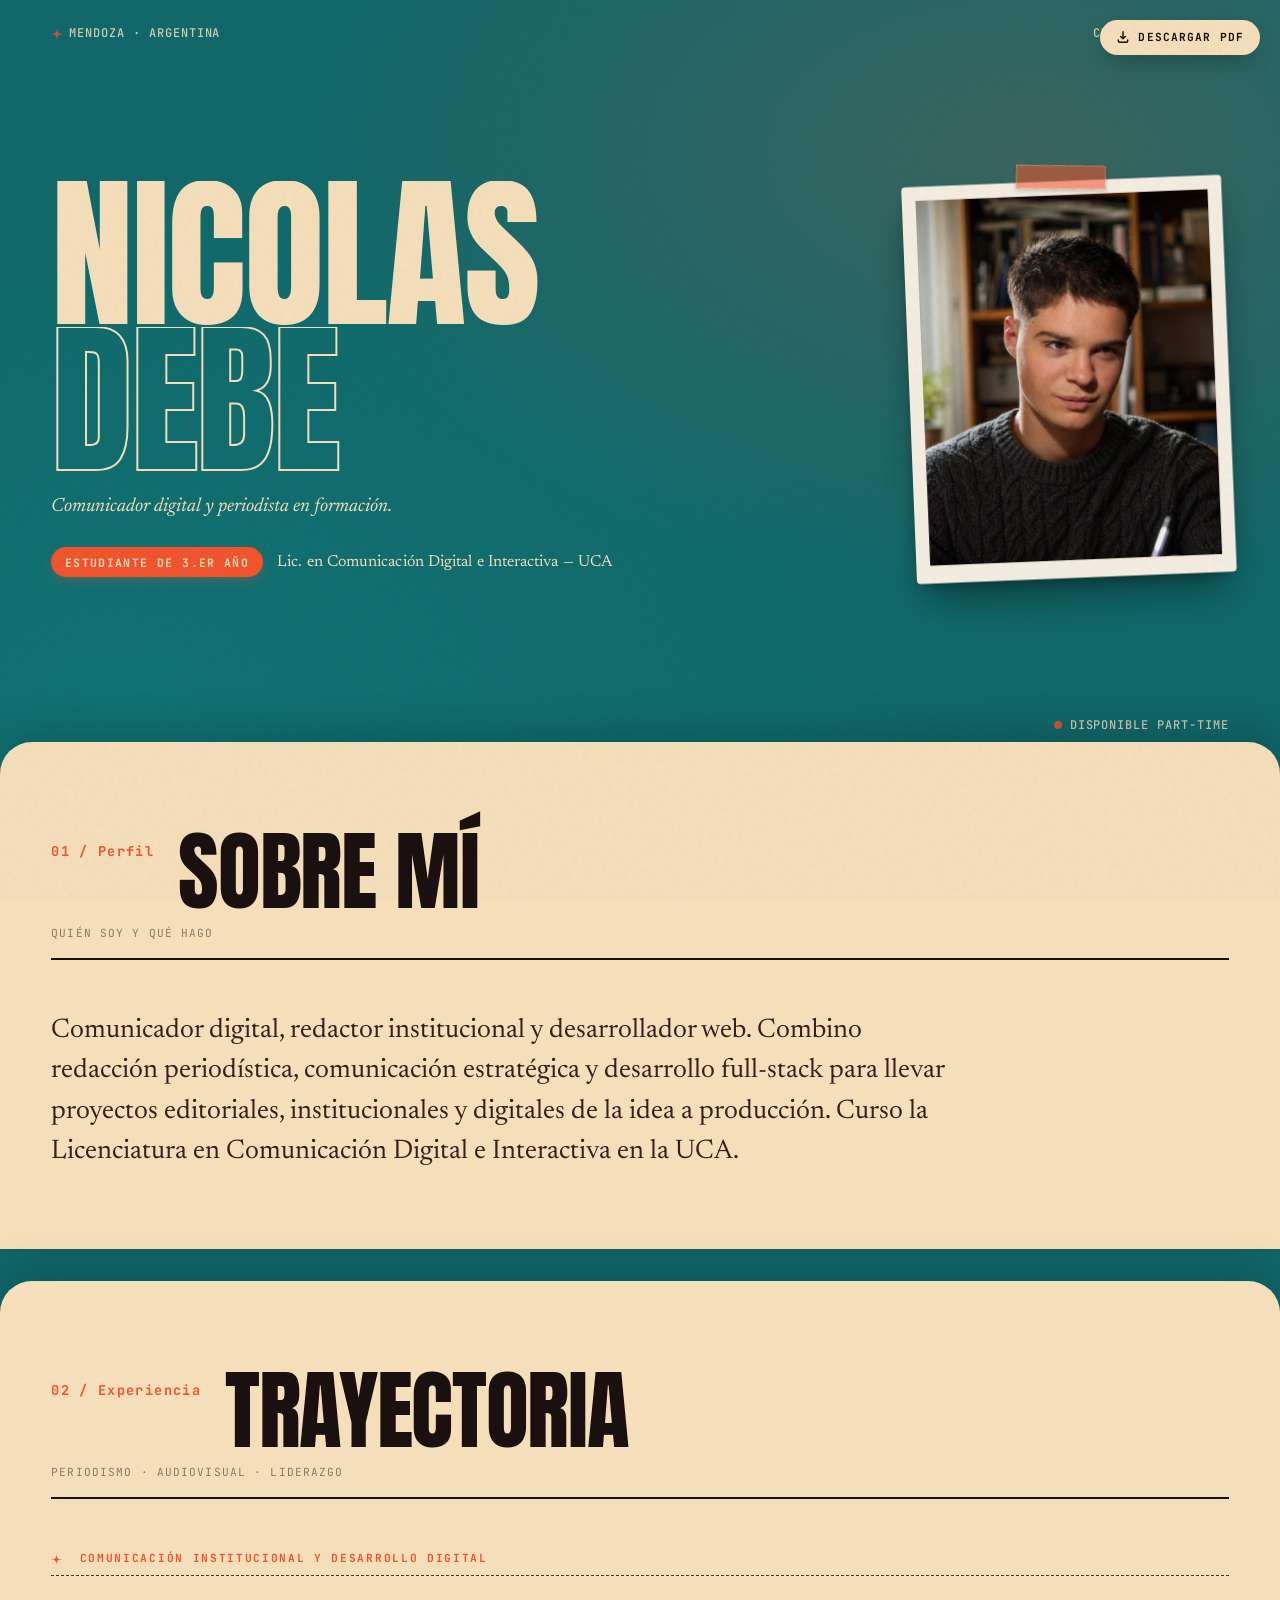
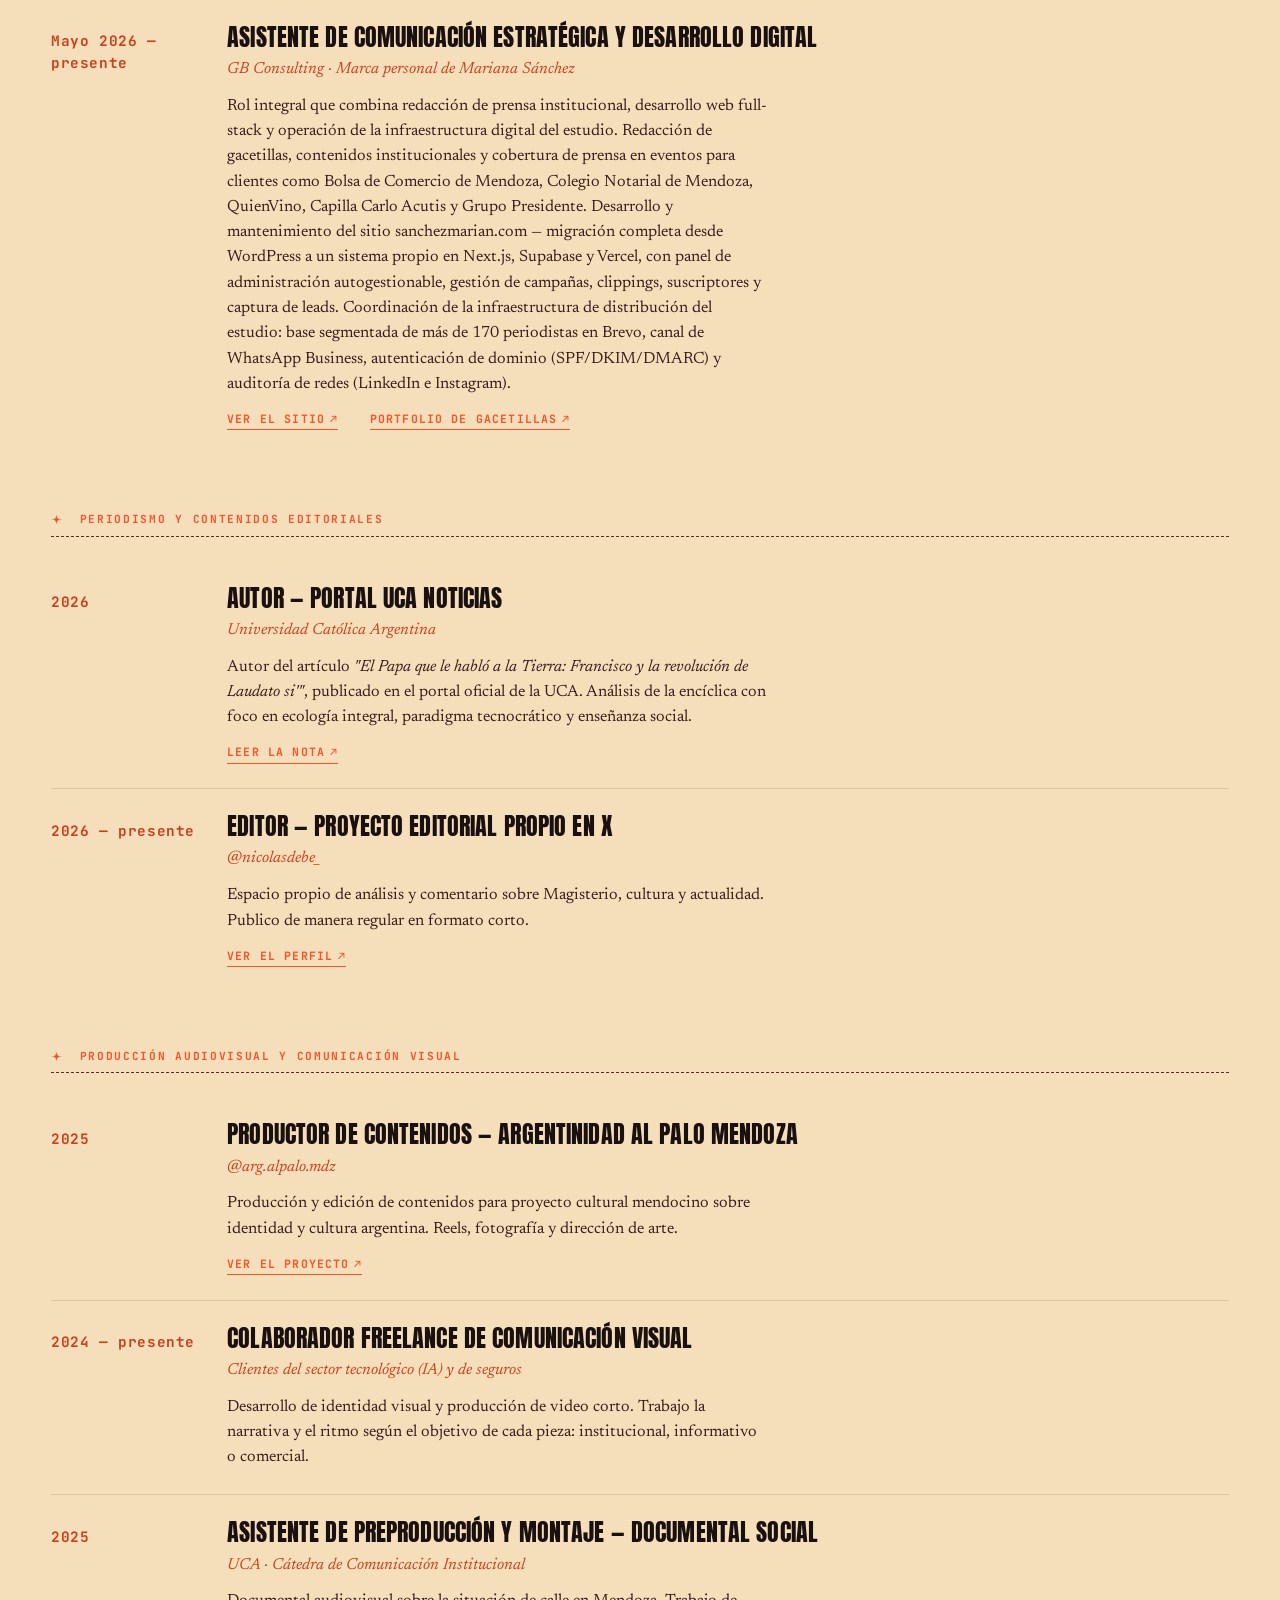
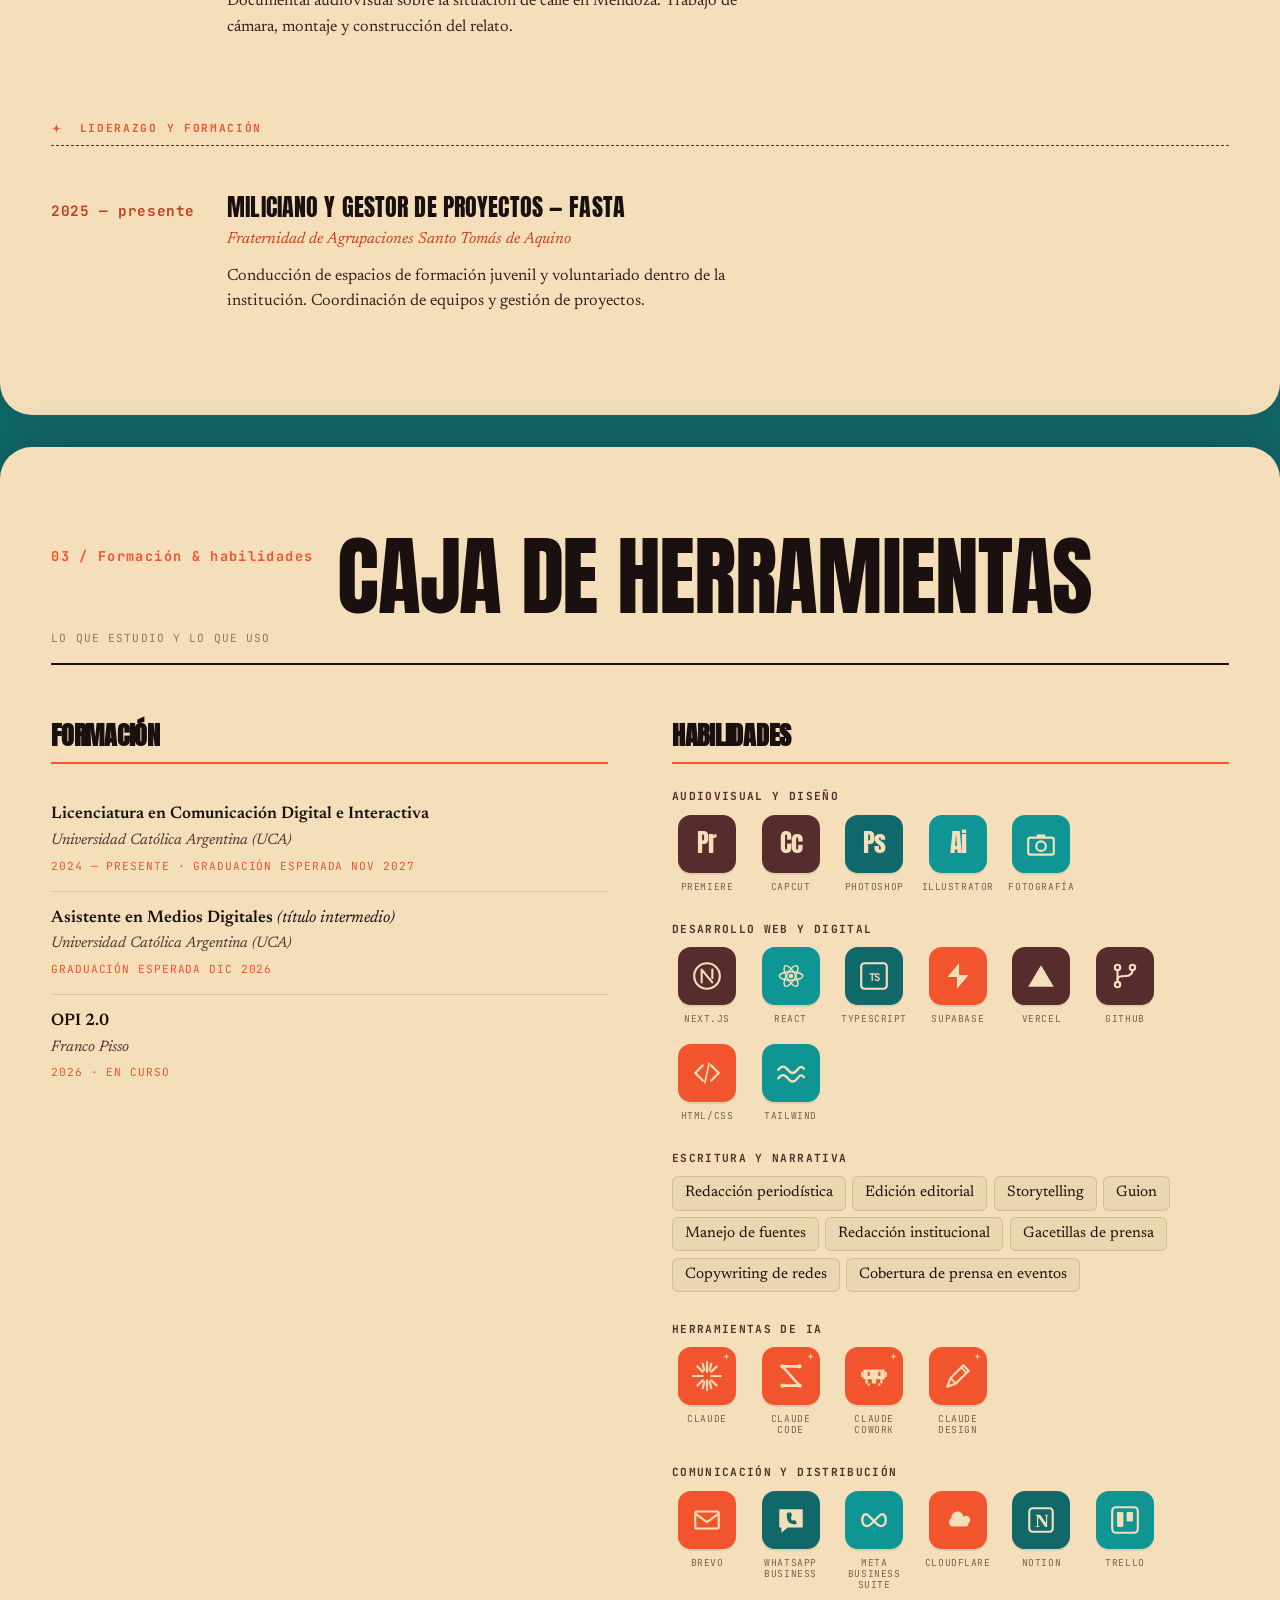
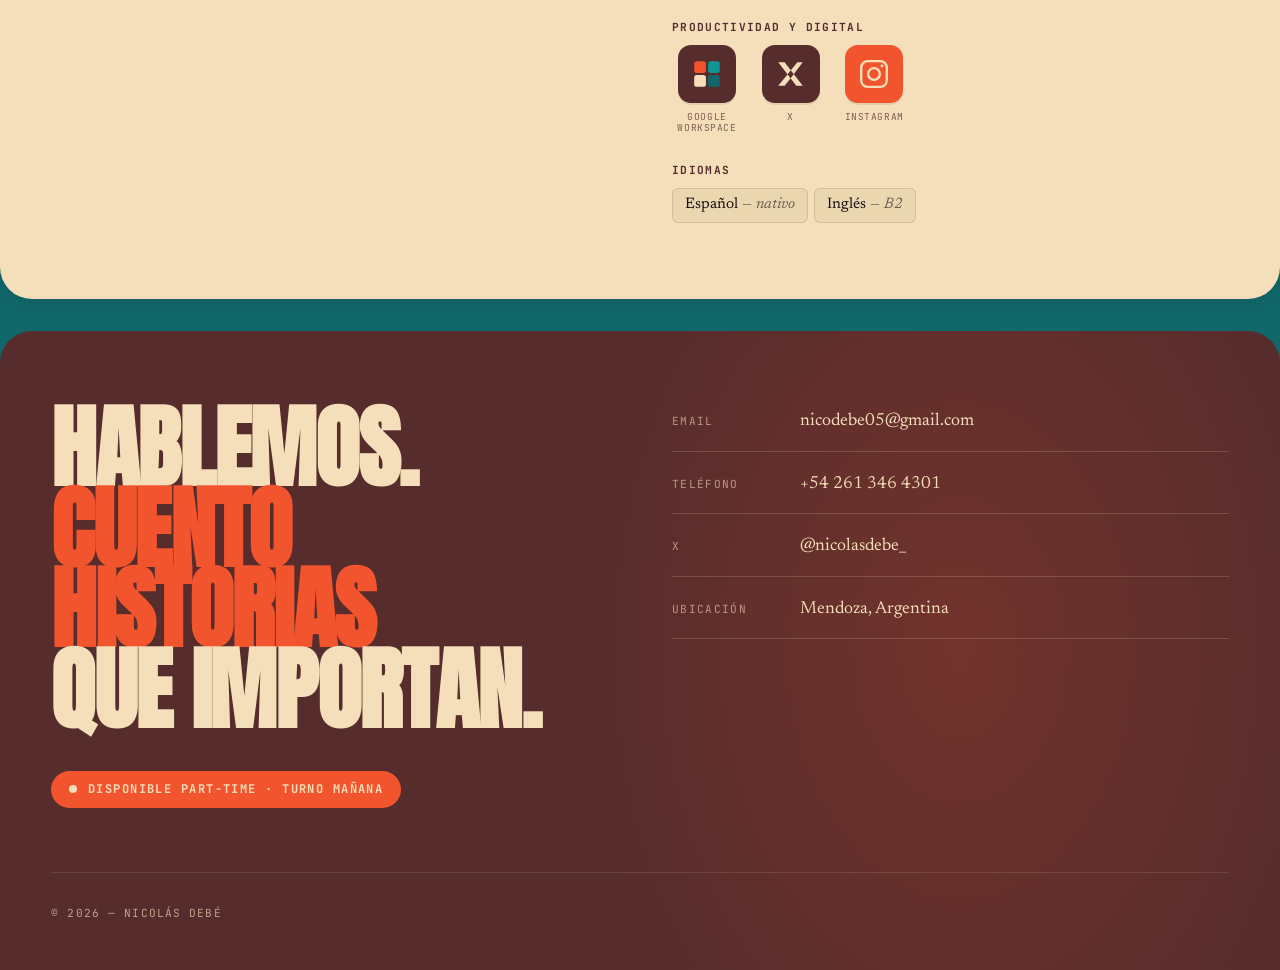
==== commit 6af43469: "Ajusta correcciones puntuales: cobertura de prensa en eventos, Claude Design, logos en habilidades y" ====
--- a/index.html
+++ b/index.html
@@ -438,6 +438,7 @@
     .exp-link:hover::after {
       transform: translate(2px, -2px);
     }
+    .exp-link + .exp-link { margin-left: 1.75rem; }
 
     /* ---------------- TWO-COL (formación + habilidades) ---------------- */
     .two-col {
@@ -1177,7 +1178,7 @@
         <div class="exp-content">
           <h3>Asistente de Comunicación Estratégica y Desarrollo Digital</h3>
           <div class="org">GB Consulting · Marca personal de Mariana Sánchez</div>
-          <p>Rol integral que combina redacción de prensa institucional, desarrollo web full-stack y operación de la infraestructura digital del estudio. Redacción de gacetillas y contenidos institucionales para clientes como Bolsa de Comercio de Mendoza, Colegio Notarial de Mendoza, QuienVino, Capilla Carlo Acutis y Grupo Presidente. Desarrollo y mantenimiento del sitio sanchezmarian.com — migración completa desde WordPress a un sistema propio en Next.js, Supabase y Vercel, con panel de administración autogestionable, gestión de campañas, clippings, suscriptores y captura de leads. Coordinación de la infraestructura de distribución del estudio: base segmentada de más de 170 periodistas en Brevo, canal de WhatsApp Business, autenticación de dominio (SPF/DKIM/DMARC) y auditoría de redes (LinkedIn e Instagram).</p>
+          <p>Rol integral que combina redacción de prensa institucional, desarrollo web full-stack y operación de la infraestructura digital del estudio. Redacción de gacetillas, contenidos institucionales y cobertura de prensa en eventos para clientes como Bolsa de Comercio de Mendoza, Colegio Notarial de Mendoza, QuienVino, Capilla Carlo Acutis y Grupo Presidente. Desarrollo y mantenimiento del sitio sanchezmarian.com — migración completa desde WordPress a un sistema propio en Next.js, Supabase y Vercel, con panel de administración autogestionable, gestión de campañas, clippings, suscriptores y captura de leads. Coordinación de la infraestructura de distribución del estudio: base segmentada de más de 170 periodistas en Brevo, canal de WhatsApp Business, autenticación de dominio (SPF/DKIM/DMARC) y auditoría de redes (LinkedIn e Instagram).</p>
           <a class="exp-link" href="https://sanchezmarian.com" target="_blank" rel="noopener">Ver el sitio</a>
           <a class="exp-link" href="https://drive.google.com/drive/folders/1wRJ2ELwKr9eQWqEn6pAEYirwoh2uC7Sg" target="_blank" rel="noopener">Portfolio de gacetillas</a>
         </div>
@@ -1315,16 +1316,93 @@
 
         <div class="skills-cat">
           <div class="skills-cat-label">Desarrollo web y digital</div>
-          <div class="skills-cat-list">
-            <span class="skill-chip">Next.js</span>
-            <span class="skill-chip">React</span>
-            <span class="skill-chip">TypeScript</span>
-            <span class="skill-chip">Supabase</span>
-            <span class="skill-chip">Vercel</span>
-            <span class="skill-chip">GitHub</span>
-            <span class="skill-chip">HTML/CSS</span>
-            <span class="skill-chip">Tailwind</span>
-            <span class="skill-chip">Claude Code</span>
+          <div class="tool-grid">
+
+            <div class="tool">
+              <div class="tool-tile t-espresso">
+                <svg viewBox="0 0 30 30" aria-hidden="true">
+                  <circle cx="15" cy="15" r="12" fill="none" stroke="currentColor" stroke-width="2"/>
+                  <path d="M 10 21 L 10 9 L 20 21" fill="none" stroke="currentColor" stroke-width="2" stroke-linecap="round" stroke-linejoin="round"/>
+                  <path d="M 20 9 L 20 17" fill="none" stroke="currentColor" stroke-width="2" stroke-linecap="round"/>
+                </svg>
+              </div>
+              <span class="tool-label">Next.js</span>
+            </div>
+
+            <div class="tool">
+              <div class="tool-tile t-cyan">
+                <svg viewBox="0 0 30 30" aria-hidden="true">
+                  <circle cx="15" cy="15" r="2.2" fill="currentColor"/>
+                  <ellipse cx="15" cy="15" rx="11" ry="4" fill="none" stroke="currentColor" stroke-width="1.3"/>
+                  <ellipse cx="15" cy="15" rx="11" ry="4" fill="none" stroke="currentColor" stroke-width="1.3" transform="rotate(60 15 15)"/>
+                  <ellipse cx="15" cy="15" rx="11" ry="4" fill="none" stroke="currentColor" stroke-width="1.3" transform="rotate(120 15 15)"/>
+                </svg>
+              </div>
+              <span class="tool-label">React</span>
+            </div>
+
+            <div class="tool">
+              <div class="tool-tile t-teal">
+                <svg viewBox="0 0 30 30" aria-hidden="true">
+                  <rect x="3" y="3" width="24" height="24" rx="3" fill="none" stroke="currentColor" stroke-width="2"/>
+                  <text x="15" y="20" font-family="'JetBrains Mono', ui-monospace, Menlo, monospace" font-weight="700" font-size="10" text-anchor="middle" fill="currentColor">TS</text>
+                </svg>
+              </div>
+              <span class="tool-label">TypeScript</span>
+            </div>
+
+            <div class="tool">
+              <div class="tool-tile t-terracotta">
+                <svg viewBox="0 0 30 30" aria-hidden="true">
+                  <path d="M 16 3 L 5 16 L 14 16 L 14 27 L 25 14 L 16 14 Z" fill="currentColor"/>
+                </svg>
+              </div>
+              <span class="tool-label">Supabase</span>
+            </div>
+
+            <div class="tool">
+              <div class="tool-tile t-espresso">
+                <svg viewBox="0 0 30 30" aria-hidden="true">
+                  <path d="M 15 5 L 27 25 L 3 25 Z" fill="currentColor"/>
+                </svg>
+              </div>
+              <span class="tool-label">Vercel</span>
+            </div>
+
+            <div class="tool">
+              <div class="tool-tile t-espresso">
+                <svg viewBox="0 0 30 30" aria-hidden="true">
+                  <circle cx="8" cy="7" r="2.5" fill="none" stroke="currentColor" stroke-width="2"/>
+                  <circle cx="8" cy="23" r="2.5" fill="none" stroke="currentColor" stroke-width="2"/>
+                  <circle cx="22" cy="7" r="2.5" fill="none" stroke="currentColor" stroke-width="2"/>
+                  <path d="M 8 9.5 L 8 20.5" fill="none" stroke="currentColor" stroke-width="2"/>
+                  <path d="M 22 9.5 Q 22 15 15 15 Q 8 15 8 18" fill="none" stroke="currentColor" stroke-width="2" stroke-linecap="round"/>
+                </svg>
+              </div>
+              <span class="tool-label">GitHub</span>
+            </div>
+
+            <div class="tool">
+              <div class="tool-tile t-terracotta">
+                <svg viewBox="0 0 30 30" aria-hidden="true">
+                  <path d="M 11 8 L 4 15 L 11 22" fill="none" stroke="currentColor" stroke-width="2.2" stroke-linecap="round" stroke-linejoin="round"/>
+                  <path d="M 19 8 L 26 15 L 19 22" fill="none" stroke="currentColor" stroke-width="2.2" stroke-linecap="round" stroke-linejoin="round"/>
+                  <line x1="17" y1="6" x2="13" y2="24" stroke="currentColor" stroke-width="1.6" stroke-linecap="round"/>
+                </svg>
+              </div>
+              <span class="tool-label">HTML/CSS</span>
+            </div>
+
+            <div class="tool">
+              <div class="tool-tile t-cyan">
+                <svg viewBox="0 0 30 30" aria-hidden="true">
+                  <path d="M 3 12 C 6 8 9 8 12 12 C 15 16 18 16 21 12 C 24 8 26 9 27 11" fill="none" stroke="currentColor" stroke-width="2.2" stroke-linecap="round"/>
+                  <path d="M 3 20 C 6 16 9 16 12 20 C 15 24 18 24 21 20 C 24 16 26 17 27 19" fill="none" stroke="currentColor" stroke-width="2.2" stroke-linecap="round"/>
+                </svg>
+              </div>
+              <span class="tool-label">Tailwind</span>
+            </div>
+
           </div>
         </div>
 
@@ -1339,6 +1417,7 @@
             <span class="skill-chip">Redacción institucional</span>
             <span class="skill-chip">Gacetillas de prensa</span>
             <span class="skill-chip">Copywriting de redes</span>
+            <span class="skill-chip">Cobertura de prensa en eventos</span>
           </div>
         </div>
 
@@ -1405,19 +1484,85 @@
               <span class="tool-label">Claude Cowork</span>
             </div>
 
+            <div class="tool">
+              <div class="tool-tile t-terracotta">
+                <span class="star mini"></span>
+                <svg viewBox="0 0 30 30" aria-hidden="true">
+                  <path d="M 5 25 L 8 17 L 20 5 L 25 10 L 13 22 Z" fill="none" stroke="currentColor" stroke-width="2" stroke-linejoin="round"/>
+                  <line x1="8" y1="17" x2="13" y2="22" stroke="currentColor" stroke-width="1.6"/>
+                  <line x1="18" y1="7" x2="23" y2="12" stroke="currentColor" stroke-width="1.6"/>
+                  <path d="M 5 25 L 8 24 M 5 25 L 6 22" stroke="currentColor" stroke-width="1.4" stroke-linecap="round"/>
+                </svg>
+              </div>
+              <span class="tool-label">Claude Design</span>
+            </div>
+
           </div>
         </div>
 
         <div class="skills-cat">
           <div class="skills-cat-label">Comunicación y distribución</div>
-          <div class="skills-cat-list">
-            <span class="skill-chip">Brevo</span>
-            <span class="skill-chip">WhatsApp Business</span>
-            <span class="skill-chip">Meta Business Suite</span>
-            <span class="skill-chip">Cloudflare</span>
-            <span class="skill-chip">Notion</span>
-            <span class="skill-chip">Trello</span>
-            <span class="skill-chip">Google Workspace</span>
+          <div class="tool-grid">
+
+            <div class="tool">
+              <div class="tool-tile t-terracotta">
+                <svg viewBox="0 0 30 30" aria-hidden="true">
+                  <rect x="4" y="7" width="22" height="16" rx="1.5" fill="none" stroke="currentColor" stroke-width="2"/>
+                  <path d="M 4 9 L 15 17 L 26 9" fill="none" stroke="currentColor" stroke-width="2" stroke-linecap="round" stroke-linejoin="round"/>
+                </svg>
+              </div>
+              <span class="tool-label">Brevo</span>
+            </div>
+
+            <div class="tool">
+              <div class="tool-tile t-teal">
+                <svg viewBox="0 0 30 30" aria-hidden="true">
+                  <path d="M 4 5 L 26 5 L 26 22 L 12 22 L 6 27 L 6 22 L 4 22 Z" fill="currentColor"/>
+                  <path d="M 11 10 Q 11 15 13 17 Q 15 19 20 19 L 20 16 L 17 15 L 16 16 Q 15 15 15 12 L 16 11 L 15 8 L 12 8 Q 11 9 11 10 Z" fill="var(--stormy-teal)"/>
+                </svg>
+              </div>
+              <span class="tool-label">WhatsApp Business</span>
+            </div>
+
+            <div class="tool">
+              <div class="tool-tile t-cyan">
+                <svg viewBox="0 0 30 30" aria-hidden="true">
+                  <path d="M 4 15 C 4 10 7 8 10 11 C 12 13 16 17 18 19 C 21 22 26 21 26 15 C 26 10 23 8 20 11 C 18 13 14 17 12 19 C 9 22 4 21 4 15 Z" fill="none" stroke="currentColor" stroke-width="2.2" stroke-linejoin="round"/>
+                </svg>
+              </div>
+              <span class="tool-label">Meta Business Suite</span>
+            </div>
+
+            <div class="tool">
+              <div class="tool-tile t-terracotta">
+                <svg viewBox="0 0 30 30" aria-hidden="true">
+                  <path d="M 9 21 A 4.5 4.5 0 0 1 9 13 A 5.5 5.5 0 0 1 20 12 A 3.5 3.5 0 0 1 25 18 A 3 3 0 0 1 23 21 Z" fill="currentColor"/>
+                </svg>
+              </div>
+              <span class="tool-label">Cloudflare</span>
+            </div>
+
+            <div class="tool">
+              <div class="tool-tile t-teal">
+                <svg viewBox="0 0 30 30" aria-hidden="true">
+                  <rect x="4" y="4" width="22" height="22" rx="3" fill="none" stroke="currentColor" stroke-width="2"/>
+                  <text x="15" y="22" font-family="Newsreader, Georgia, serif" font-weight="700" font-size="17" text-anchor="middle" fill="currentColor">N</text>
+                </svg>
+              </div>
+              <span class="tool-label">Notion</span>
+            </div>
+
+            <div class="tool">
+              <div class="tool-tile t-cyan">
+                <svg viewBox="0 0 30 30" aria-hidden="true">
+                  <rect x="3" y="3" width="24" height="24" rx="3.5" fill="none" stroke="currentColor" stroke-width="2"/>
+                  <rect x="7.5" y="7.5" width="6" height="14" rx="1" fill="currentColor"/>
+                  <rect x="16.5" y="7.5" width="6" height="9" rx="1" fill="currentColor"/>
+                </svg>
+              </div>
+              <span class="tool-label">Trello</span>
+            </div>
+
           </div>
         </div>
 
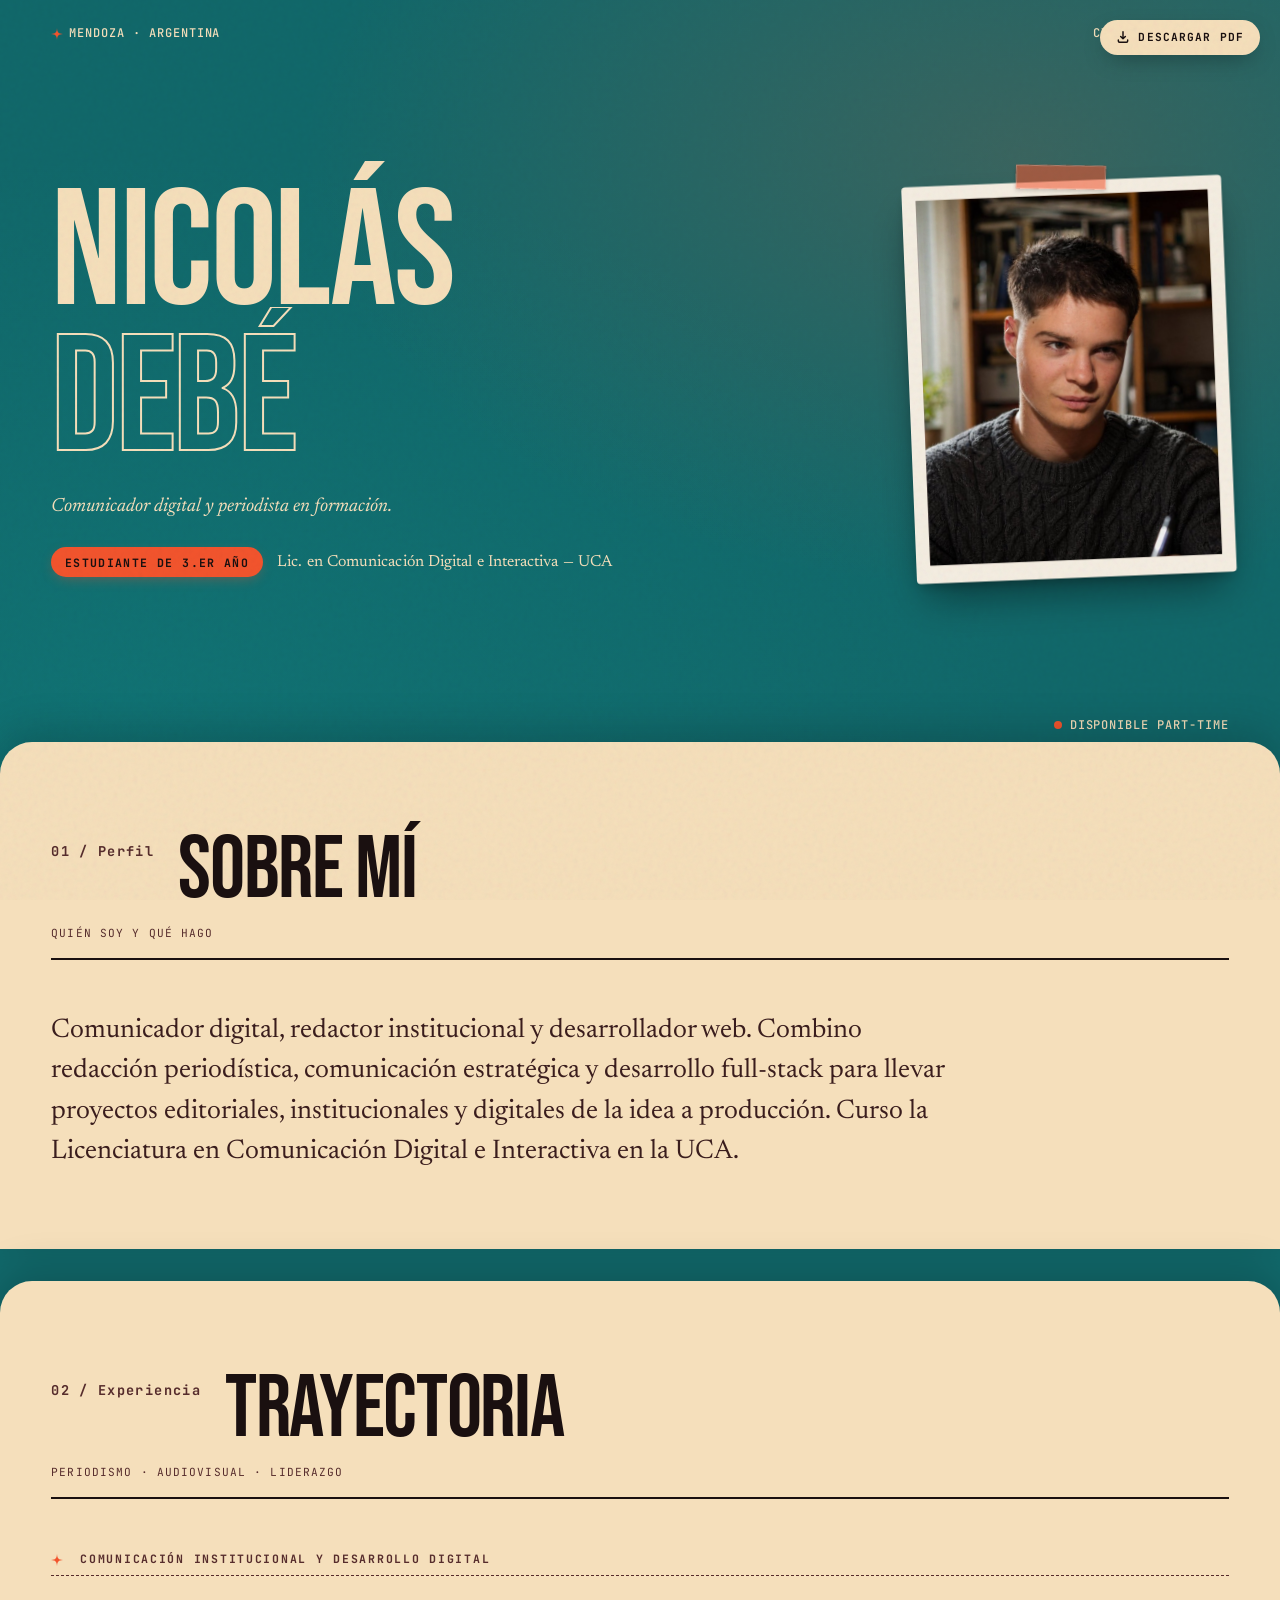
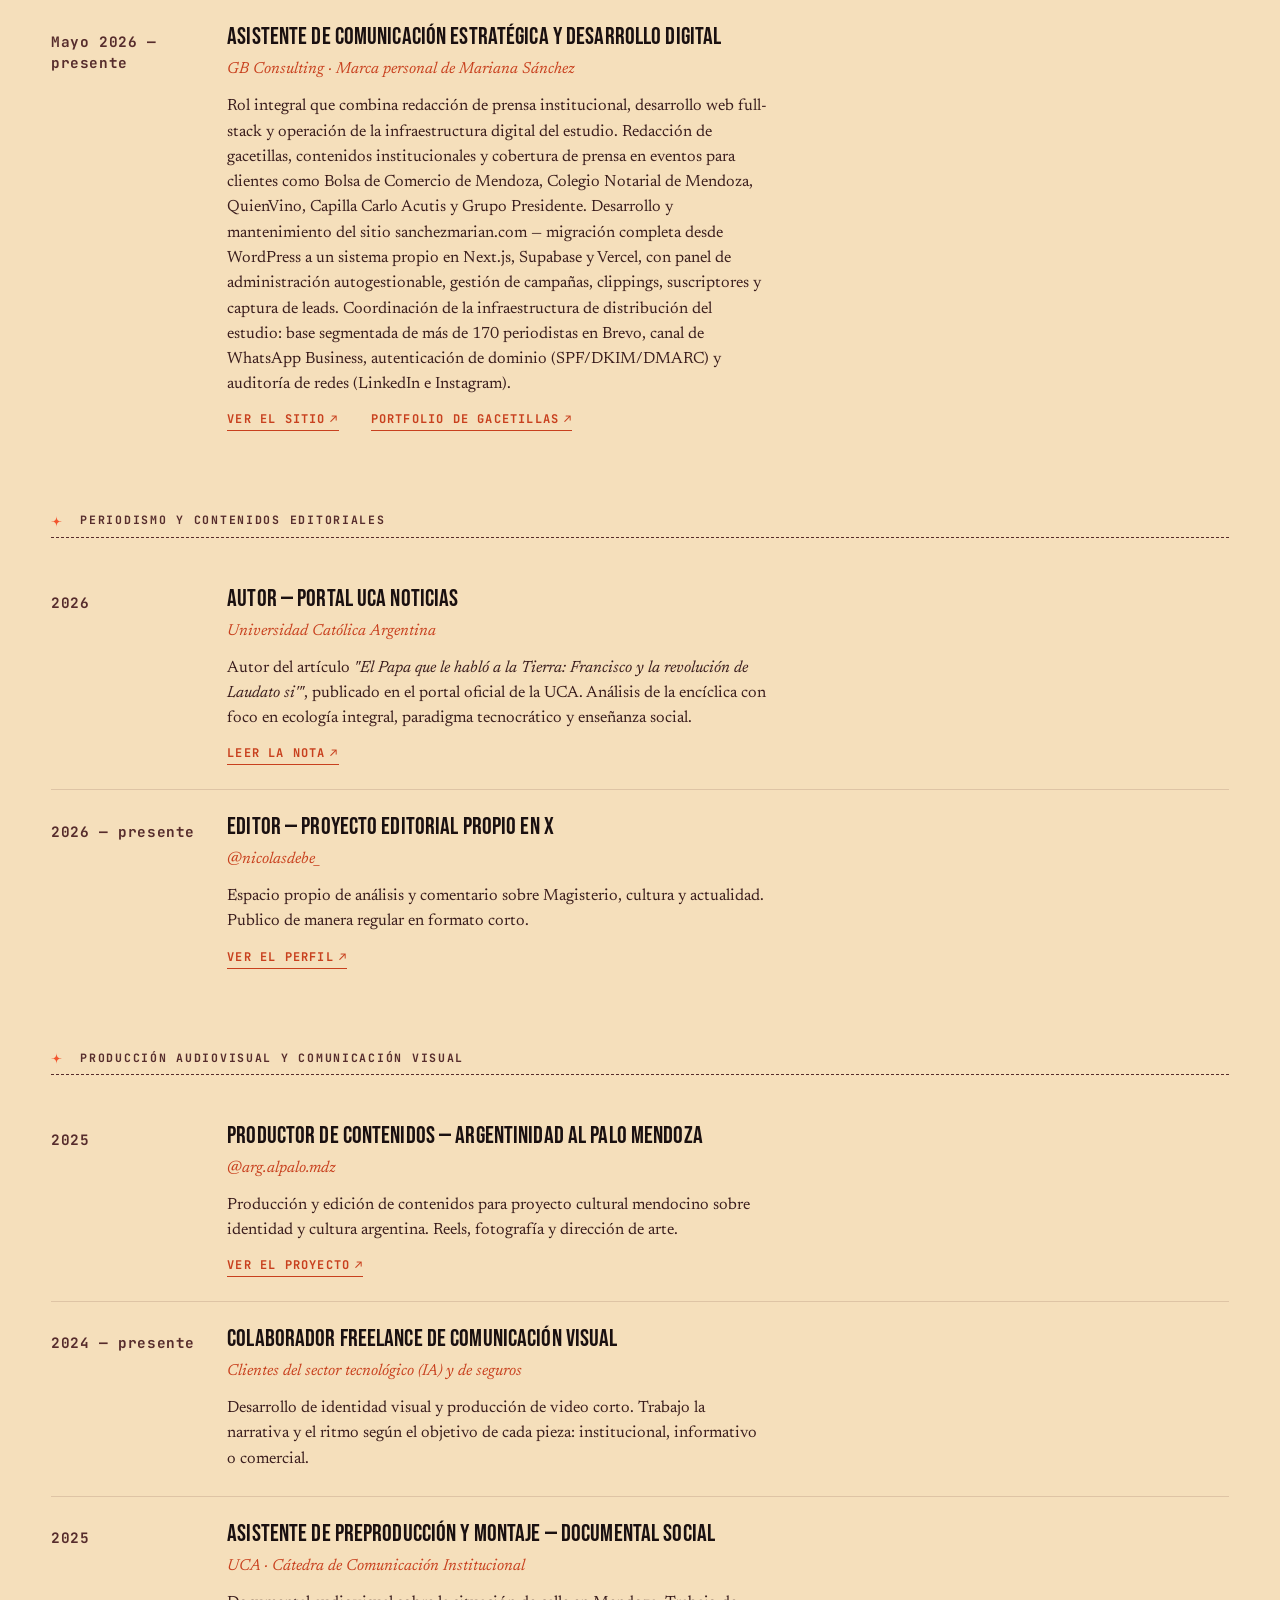
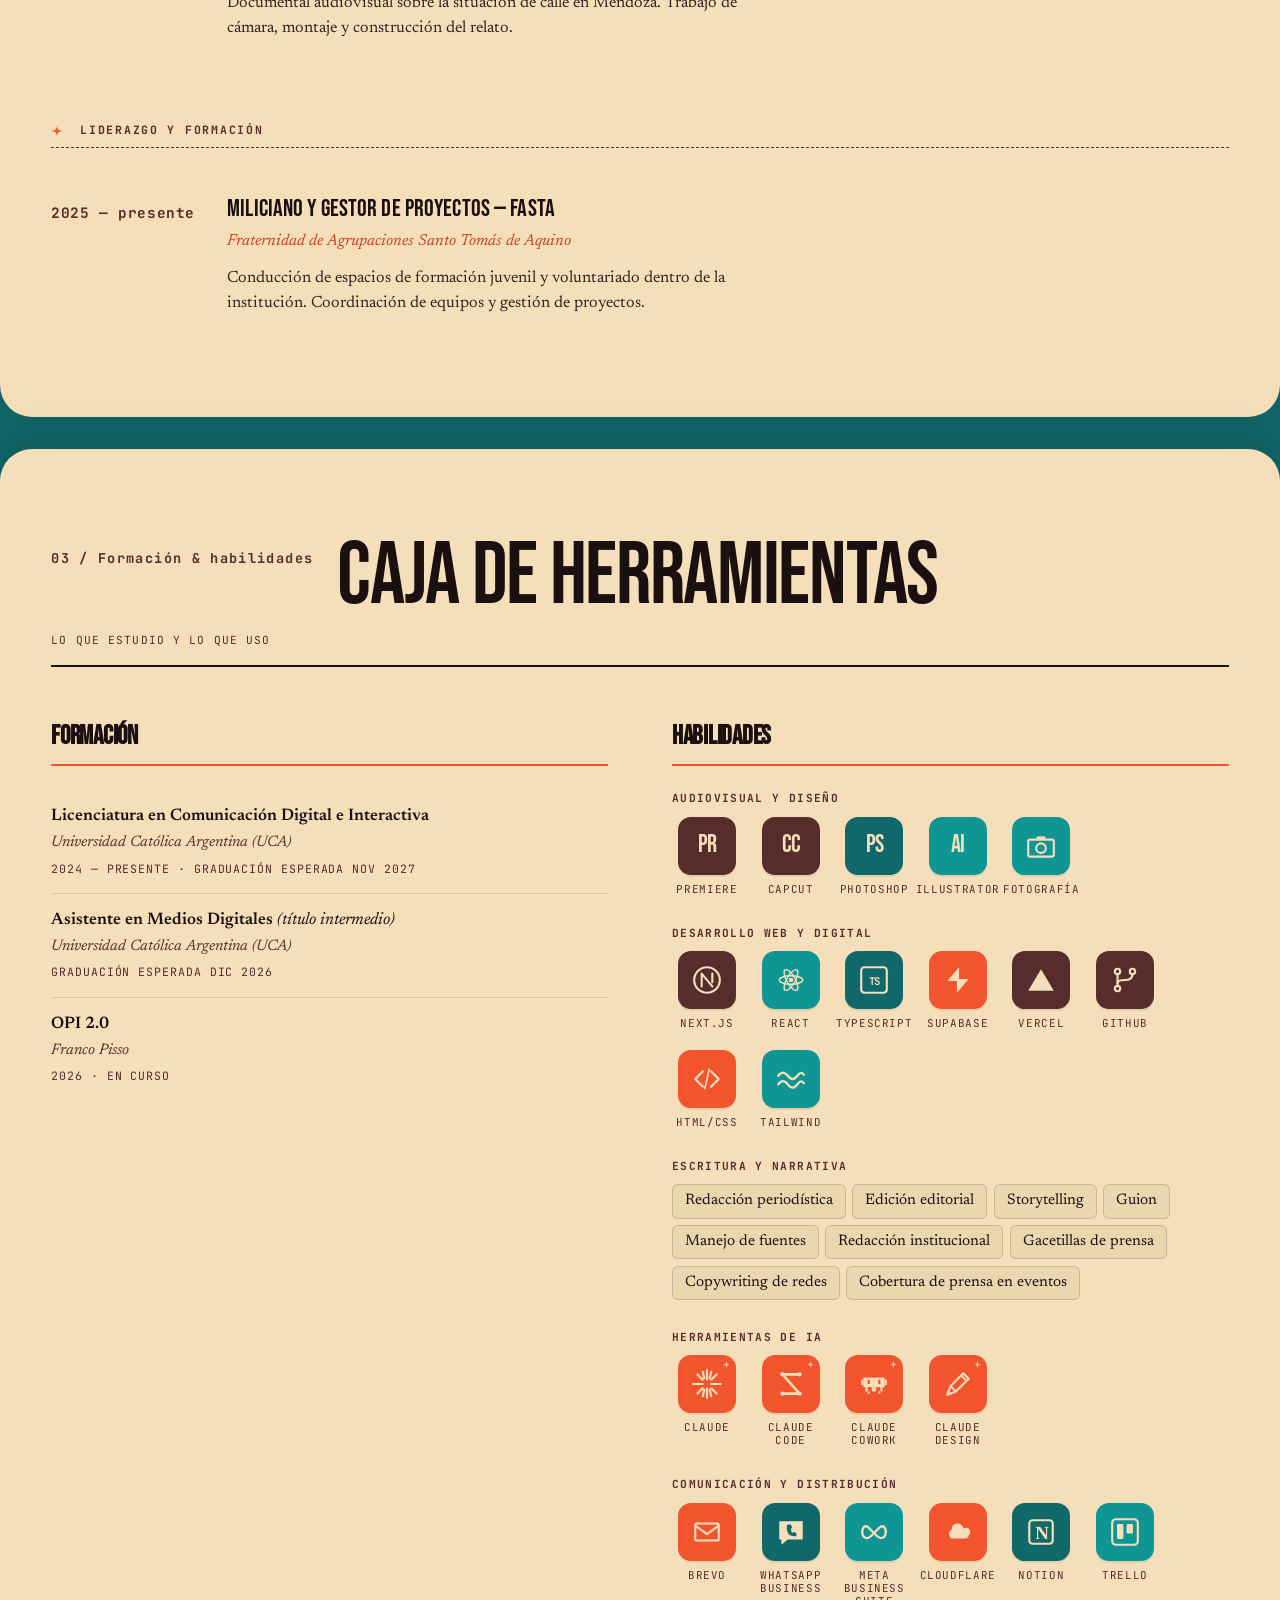
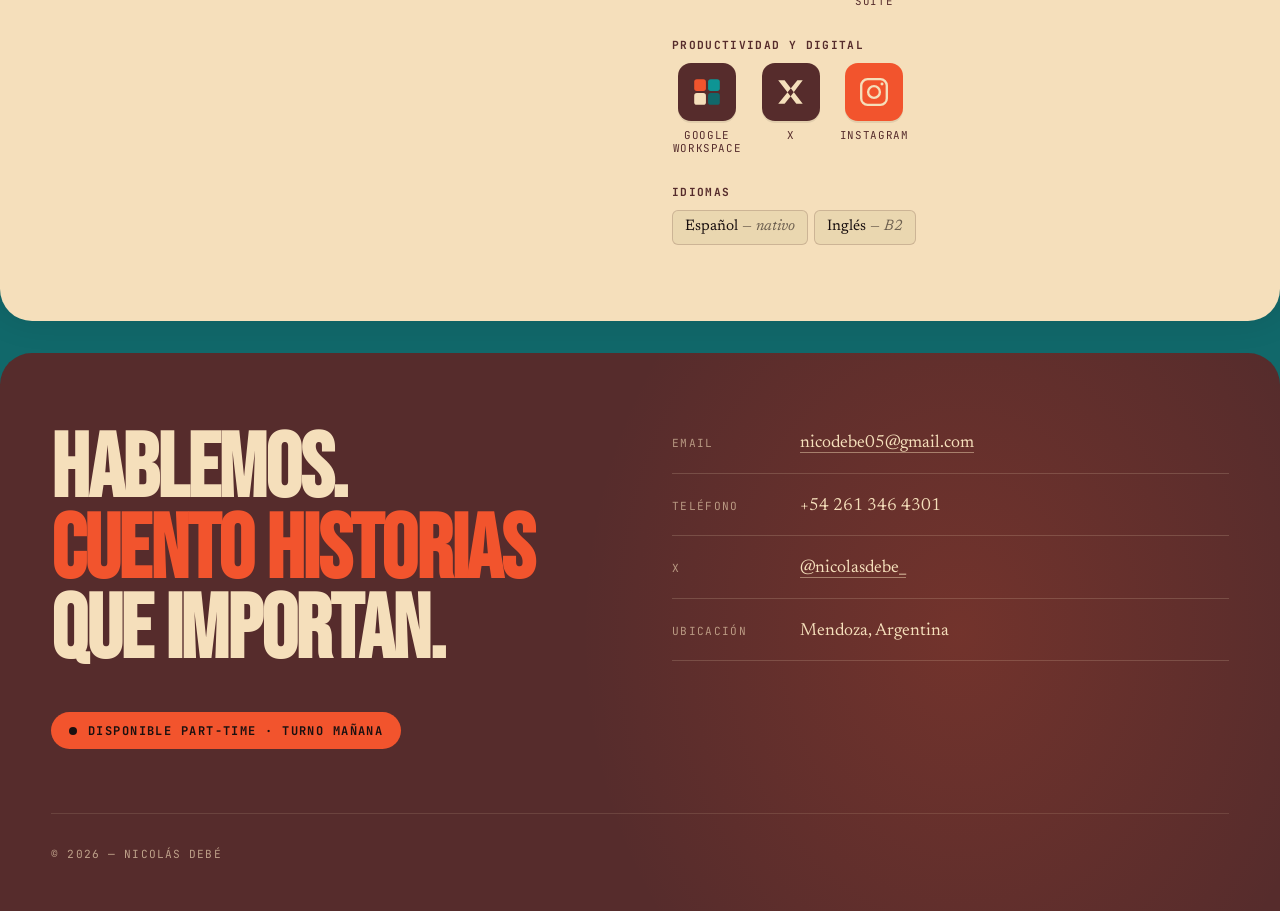
==== commit 971d3b0f: "Auditoría UX/UI: accesibilidad AA, SEO/OG, tipografía con acentos, semántica - Fix contrastes AA: se" ====
--- a/index.html
+++ b/index.html
@@ -3,11 +3,33 @@
 <head>
   <meta charset="UTF-8" />
   <meta name="viewport" content="width=device-width, initial-scale=1.0" />
-  <title>Nicolás Debé — Comunicador digital y periodista en formación</title>
+  <title>Nicolás Debé — Comunicador digital, redactor institucional y desarrollador web</title>
+  <meta name="description" content="CV de Nicolás Debé. Comunicador digital, redactor institucional y desarrollador web. Estudiante de Lic. en Comunicación Digital e Interactiva en la UCA. Basado en Mendoza, Argentina." />
+  <meta name="author" content="Nicolás Debé" />
+  <meta name="theme-color" content="#11686A" />
+  <link rel="canonical" href="https://nicolasdebe.github.io/Cv-portfolio/" />
+  <link rel="icon" href="data:image/svg+xml,%3Csvg xmlns='http://www.w3.org/2000/svg' viewBox='0 0 100 100'%3E%3Cpath d='M50 0 C52 38 62 48 100 50 C62 52 52 62 50 100 C48 62 38 52 0 50 C38 48 48 38 50 0 Z' fill='%23F2542D'/%3E%3C/svg%3E" />
+
+  <!-- Open Graph -->
+  <meta property="og:type" content="profile" />
+  <meta property="og:site_name" content="Nicolás Debé" />
+  <meta property="og:title" content="Nicolás Debé — CV 2026" />
+  <meta property="og:description" content="Comunicador digital, redactor institucional y desarrollador web. Estudiante de Lic. en Comunicación Digital e Interactiva (UCA)." />
+  <meta property="og:url" content="https://nicolasdebe.github.io/Cv-portfolio/" />
+  <meta property="og:locale" content="es_AR" />
+  <meta property="profile:first_name" content="Nicolás" />
+  <meta property="profile:last_name" content="Debé" />
+
+  <!-- Twitter Card -->
+  <meta name="twitter:card" content="summary" />
+  <meta name="twitter:site" content="@nicolasdebe_" />
+  <meta name="twitter:creator" content="@nicolasdebe_" />
+  <meta name="twitter:title" content="Nicolás Debé — CV 2026" />
+  <meta name="twitter:description" content="Comunicador digital, redactor institucional y desarrollador web. Estudiante de Lic. en Comunicación Digital e Interactiva (UCA)." />
 
   <link rel="preconnect" href="https://fonts.googleapis.com" />
   <link rel="preconnect" href="https://fonts.gstatic.com" crossorigin />
-  <link href="https://fonts.googleapis.com/css2?family=Anton&family=Newsreader:ital,opsz,wght@0,6..72,300..800;1,6..72,300..800&family=JetBrains+Mono:wght@400;500;700&display=swap" rel="stylesheet" />
+  <link href="https://fonts.googleapis.com/css2?family=Bebas+Neue&family=Newsreader:ital,opsz,wght@0,6..72,300..800;1,6..72,300..800&family=JetBrains+Mono:wght@400;500;700&display=swap" rel="stylesheet" />
 
   <style>
     /* ---------------- TOKENS ---------------- */
@@ -26,6 +48,16 @@
 
     * { margin: 0; padding: 0; box-sizing: border-box; }
     html { scroll-behavior: smooth; }
+
+    /* Focus visible unificado para navegación por teclado */
+    :focus-visible {
+      outline: 2px solid var(--terracotta);
+      outline-offset: 3px;
+      border-radius: 2px;
+    }
+    .print-btn:focus-visible {
+      outline-offset: 4px;
+    }
     body {
       font-family: 'Newsreader', Georgia, serif;
       background: var(--stormy-teal);
@@ -50,7 +82,7 @@
 
     /* ---------------- TYPOGRAPHY UTILS ---------------- */
     .display {
-      font-family: 'Anton', Impact, 'Arial Narrow Bold', sans-serif;
+      font-family: 'Bebas Neue', 'Anton', Impact, 'Arial Narrow Bold', sans-serif;
       letter-spacing: -0.015em;
       line-height: 0.88;
       text-transform: uppercase;
@@ -94,7 +126,6 @@
       justify-content: space-between;
       align-items: center;
       color: var(--wheat);
-      opacity: 0.85;
     }
     .hero-top .star { color: var(--terracotta); margin-right: 0.5em; }
 
@@ -111,7 +142,12 @@
       font-size: clamp(4rem, 13vw, 13rem);
       color: var(--wheat);
     }
-    .name .row { display: block; overflow: hidden; }
+    .name .row {
+      display: block;
+      overflow: hidden;
+      padding-top: 0.12em;
+      margin-top: -0.12em;
+    }
     .name .row span {
       display: inline-block;
       transform: translateY(110%);
@@ -153,7 +189,7 @@
       display: inline-block;
       padding: 0.4rem 0.85rem;
       background: var(--terracotta);
-      color: var(--wheat);
+      color: var(--ink);
       border-radius: 100px;
       font-family: 'JetBrains Mono', monospace;
       font-size: 0.72rem;
@@ -244,7 +280,6 @@
       justify-content: space-between;
       align-items: flex-end;
       color: var(--wheat);
-      opacity: 0.85;
       gap: 2rem;
       flex-wrap: wrap;
     }
@@ -287,7 +322,7 @@
     .section-num {
       font-family: 'JetBrains Mono', monospace;
       font-size: 0.85rem;
-      color: var(--terracotta);
+      color: var(--espresso);
       font-weight: 700;
       letter-spacing: 0.1em;
       align-self: start;
@@ -302,7 +337,6 @@
       font-family: 'JetBrains Mono', monospace;
       font-size: 0.7rem;
       color: var(--espresso);
-      opacity: 0.6;
       letter-spacing: 0.1em;
       text-transform: uppercase;
       margin-top: -0.5rem;
@@ -361,8 +395,8 @@
     .exp-group:last-child { margin-bottom: 0; }
     .exp-group-label {
       font-family: 'JetBrains Mono', monospace;
-      font-size: 0.7rem;
-      color: var(--terracotta);
+      font-size: 0.72rem;
+      color: var(--espresso);
       letter-spacing: 0.15em;
       text-transform: uppercase;
       font-weight: 700;
@@ -370,6 +404,7 @@
       padding-bottom: 0.5rem;
       border-bottom: 1px dashed var(--espresso);
     }
+    .exp-group-label .star { color: var(--terracotta); }
     .exp-item {
       display: grid;
       grid-template-columns: 9rem 1fr;
@@ -381,13 +416,13 @@
     .exp-date {
       font-family: 'JetBrains Mono', monospace;
       font-size: 0.9rem;
-      color: var(--terracotta-deep);
+      color: var(--espresso);
       font-weight: 700;
       letter-spacing: 0.04em;
       padding-top: 0.4rem;
     }
     .exp-content h3 {
-      font-family: 'Anton', sans-serif;
+      font-family: 'Bebas Neue', 'Anton', Impact, sans-serif;
       font-weight: 400;
       font-size: clamp(1.25rem, 1.9vw, 1.65rem);
       letter-spacing: 0.005em;
@@ -415,14 +450,14 @@
       align-items: center;
       gap: 0.4em;
       margin-top: 0.8rem;
-      color: var(--terracotta);
+      color: var(--terracotta-deep);
       text-decoration: none;
       font-family: 'JetBrains Mono', monospace;
-      font-size: 0.72rem;
+      font-size: 0.75rem;
       letter-spacing: 0.1em;
       text-transform: uppercase;
       font-weight: 700;
-      border-bottom: 1.5px solid var(--terracotta);
+      border-bottom: 1.5px solid var(--terracotta-deep);
       padding-bottom: 2px;
       transition: all 0.25s ease;
     }
@@ -447,7 +482,7 @@
       gap: 4rem;
     }
     .sub-block-title {
-      font-family: 'Anton', sans-serif;
+      font-family: 'Bebas Neue', 'Anton', Impact, sans-serif;
       font-size: 1.6rem;
       letter-spacing: -0.01em;
       text-transform: uppercase;
@@ -477,8 +512,8 @@
     }
     .edu-item .when {
       font-family: 'JetBrains Mono', monospace;
-      font-size: 0.7rem;
-      color: var(--terracotta);
+      font-size: 0.72rem;
+      color: var(--espresso);
       letter-spacing: 0.08em;
       text-transform: uppercase;
       margin-top: 0.3rem;
@@ -509,13 +544,7 @@
       background: var(--wheat-warm);
       color: var(--ink);
       border-radius: 6px;
-      border: 1px solid rgba(86,44,44,0.15);
-      transition: all 0.2s ease;
-    }
-    .skill-chip:hover {
-      background: var(--ink);
-      color: var(--wheat);
-      transform: translateY(-2px);
+      border: 1px solid rgba(86,44,44,0.2);
     }
 
     /* Tool tiles — app monograms en la paleta NYNÄ */
@@ -539,7 +568,7 @@
       display: flex;
       align-items: center;
       justify-content: center;
-      font-family: 'Anton', Impact, sans-serif;
+      font-family: 'Bebas Neue', 'Anton', Impact, sans-serif;
       font-size: 1.55rem;
       letter-spacing: -0.04em;
       line-height: 1;
@@ -576,13 +605,12 @@
 
     .tool-label {
       font-family: 'JetBrains Mono', monospace;
-      font-size: 0.6rem;
+      font-size: 0.68rem;
       letter-spacing: 0.06em;
       text-transform: uppercase;
       color: var(--espresso);
       text-align: center;
-      opacity: 0.72;
-      line-height: 1.15;
+      line-height: 1.2;
     }
 
     /* ---------------- CONTACTO (footer) ---------------- */
@@ -613,7 +641,7 @@
       align-items: start;
     }
     .contact-headline {
-      font-family: 'Anton', sans-serif;
+      font-family: 'Bebas Neue', 'Anton', Impact, sans-serif;
       font-size: clamp(3rem, 7vw, 6rem);
       line-height: 0.9;
       letter-spacing: -0.015em;
@@ -650,11 +678,12 @@
     .contact-row .value a {
       color: var(--wheat);
       text-decoration: none;
-      border-bottom: 1px solid transparent;
-      transition: border-color 0.25s ease;
-    }
-    .contact-row .value a:hover {
-      border-bottom-color: var(--terracotta);
+      border-bottom: 1px solid rgba(245,223,187,0.45);
+      transition: border-color 0.25s ease, border-width 0.25s ease;
+    }
+    .contact-row .value a:hover,
+    .contact-row .value a:focus-visible {
+      border-bottom: 2px solid var(--terracotta);
     }
 
     .availability {
@@ -664,7 +693,7 @@
       gap: 0.7rem;
       padding: 0.6rem 1.1rem;
       background: var(--terracotta);
-      color: var(--wheat);
+      color: var(--ink);
       border-radius: 100px;
       font-family: 'JetBrains Mono', monospace;
       font-size: 0.75rem;
@@ -672,7 +701,7 @@
       text-transform: uppercase;
       font-weight: 700;
     }
-    .availability .pulse-dot { background: var(--wheat); }
+    .availability .pulse-dot { background: var(--ink); }
 
     .contact-footer {
       margin-top: 4rem;
@@ -700,7 +729,7 @@
       .two-col { grid-template-columns: 1fr; gap: 3rem; }
       .contact-inner { grid-template-columns: 1fr; gap: 2rem; }
       .contact-row { grid-template-columns: 1fr; gap: 0.2rem; }
-      .hero-top { font-size: 0.7rem; }
+      .hero-top { font-size: 0.7rem; padding-right: 3rem; }
     }
 
     @media (prefers-reduced-motion: reduce) {
@@ -740,6 +769,17 @@
       box-shadow: 0 12px 28px -8px rgba(0,0,0,0.45);
     }
     .print-btn svg { width: 14px; height: 14px; }
+    @media (max-width: 880px) {
+      .print-btn {
+        top: auto;
+        bottom: 1.25rem;
+        right: 1.25rem;
+        padding: 0.85rem;
+        font-size: 0;
+        gap: 0;
+      }
+      .print-btn svg { width: 20px; height: 20px; }
+    }
     @media print {
       .print-btn { display: none !important; }
     }
@@ -807,7 +847,7 @@
       }
 
       .name {
-        font-family: 'Anton', sans-serif !important;
+        font-family: 'Bebas Neue', 'Anton', Impact, sans-serif !important;
         font-size: 48pt !important;
         line-height: 0.92 !important;
         color: var(--stormy-teal) !important;
@@ -934,7 +974,7 @@
       }
 
       .section-title, .contact-headline {
-        font-family: 'Anton', sans-serif !important;
+        font-family: 'Bebas Neue', 'Anton', Impact, sans-serif !important;
         font-size: 18pt !important;
         line-height: 1 !important;
         color: var(--stormy-teal) !important;
@@ -974,7 +1014,7 @@
         padding-top: 0.05cm !important;
       }
       .exp-content h3 {
-        font-family: 'Anton', sans-serif !important;
+        font-family: 'Bebas Neue', 'Anton', Impact, sans-serif !important;
         font-size: 11pt !important;
         line-height: 1.15 !important;
         color: var(--stormy-teal) !important;
@@ -1008,7 +1048,7 @@
         background: rgba(245,223,187,0.25) !important;
       }
       .edu-item h4 {
-        font-family: 'Anton', sans-serif !important;
+        font-family: 'Bebas Neue', 'Anton', Impact, sans-serif !important;
         font-size: 10pt !important;
         color: var(--stormy-teal) !important;
         margin-bottom: 0.08cm !important;
@@ -1115,6 +1155,7 @@
     Descargar PDF
   </button>
 
+  <header>
   <!-- ================ HERO ================ -->
   <section class="hero">
     <div class="hero-top">
@@ -1136,7 +1177,7 @@
       </div>
 
       <div class="monogram">
-        <img class="monogram-photo" src="[data-uri]" alt="Nicolás Debé" />
+        <img class="monogram-photo" src="[data-uri]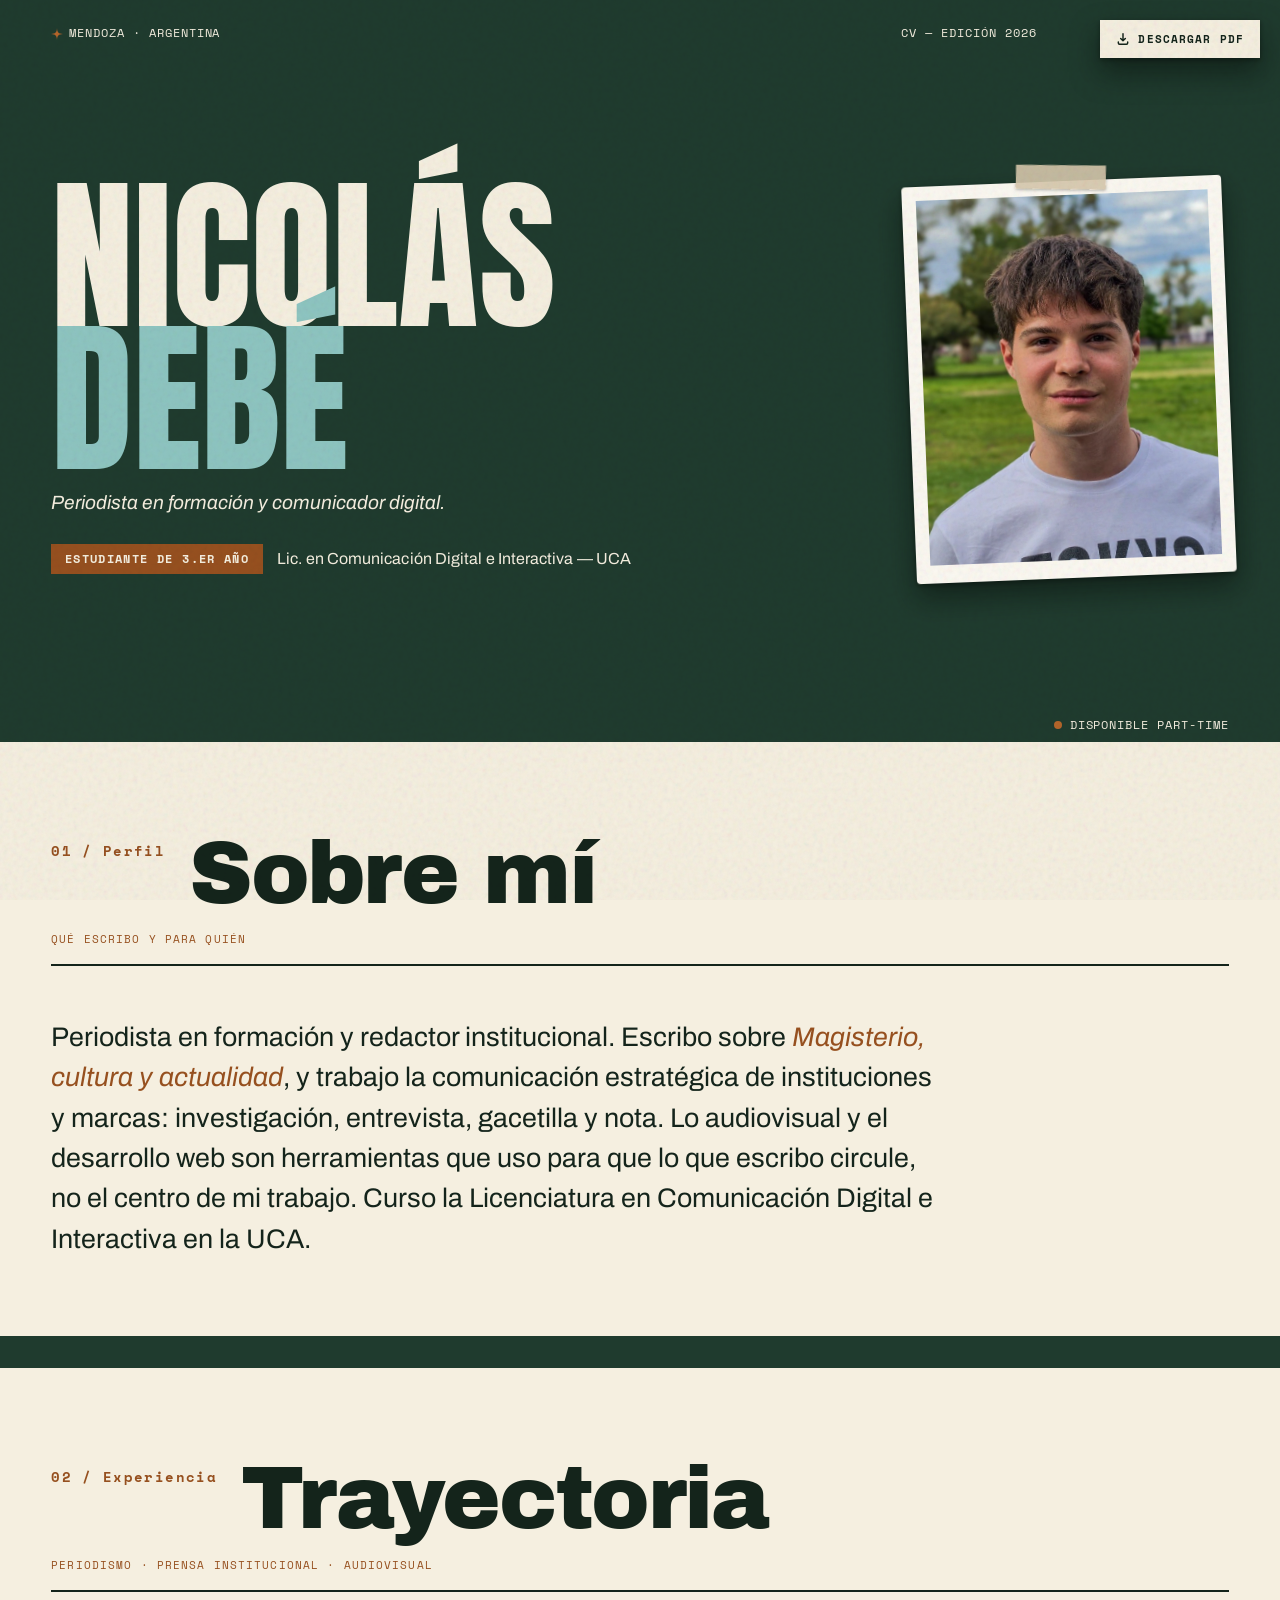
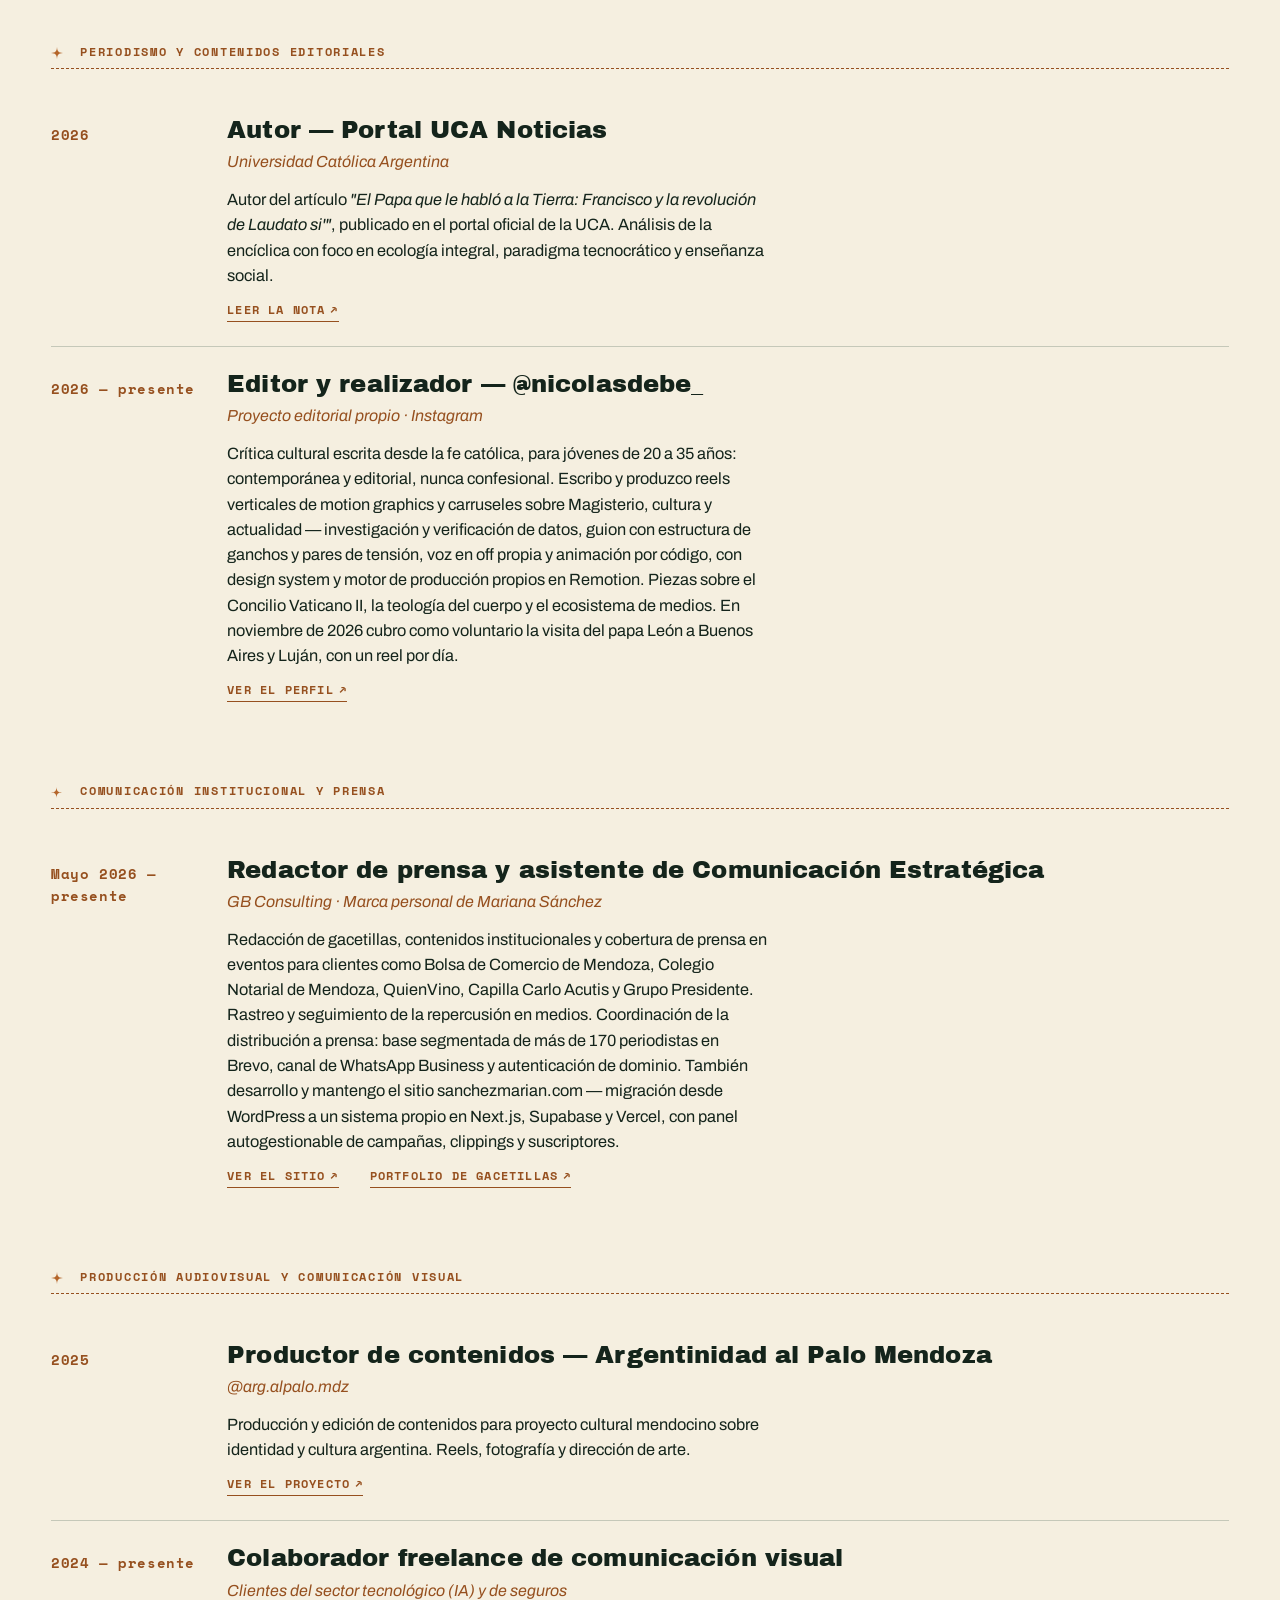
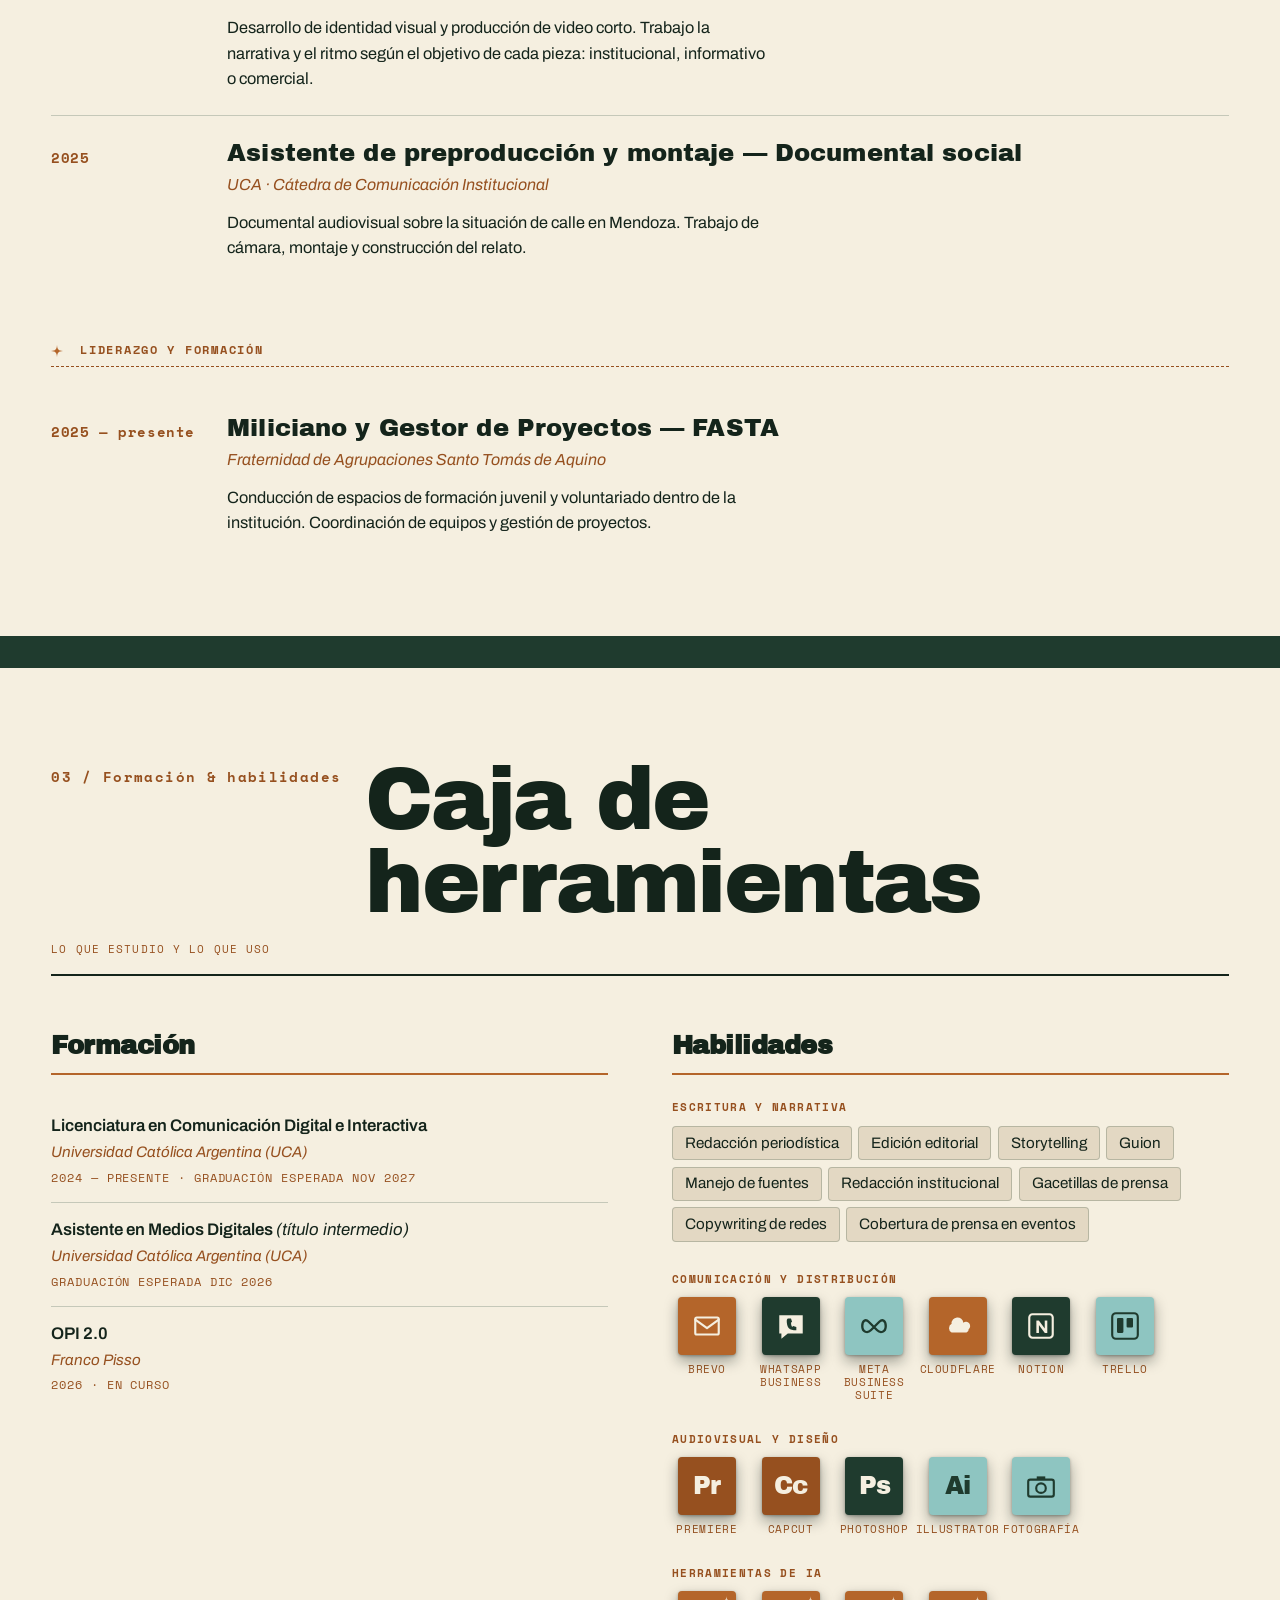
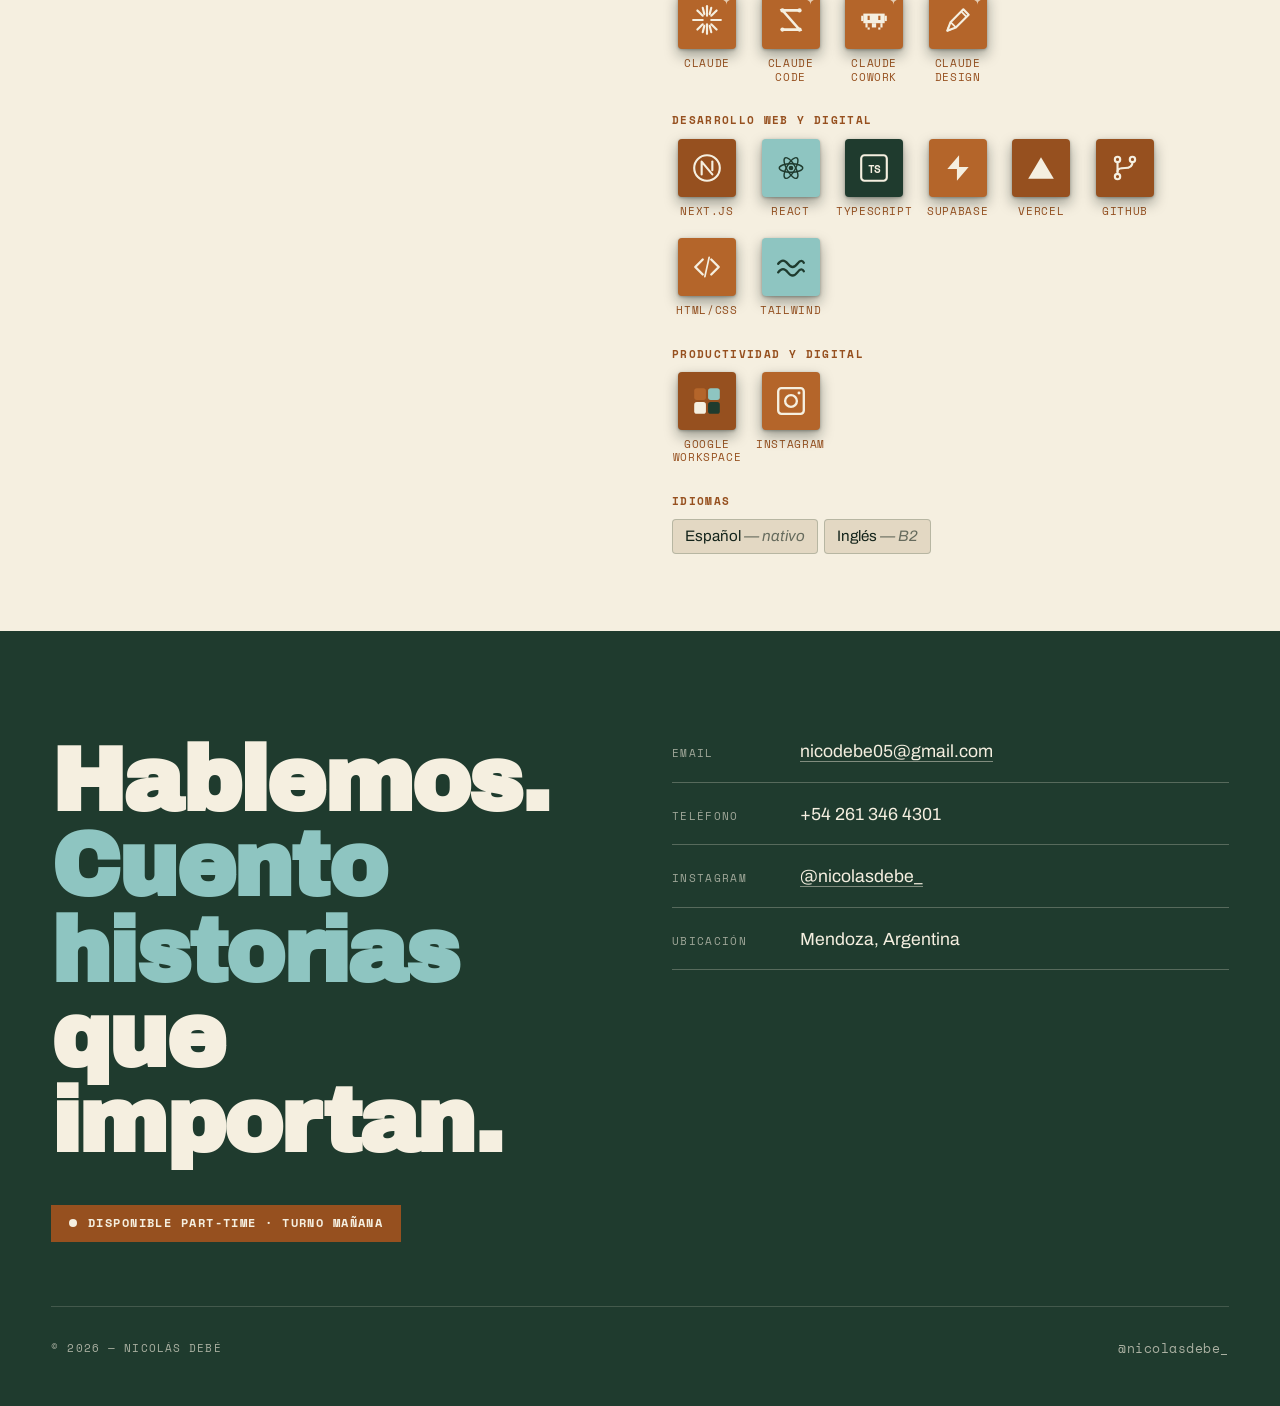
==== commit 0b640b4b: "Rediseña el CV con el design system de nicolasdebe_ y pone el periodismo adelante Identidad: pasa la" ====
--- a/index.html
+++ b/index.html
@@ -3,47 +3,69 @@
 <head>
   <meta charset="UTF-8" />
   <meta name="viewport" content="width=device-width, initial-scale=1.0" />
-  <title>Nicolás Debé — Comunicador digital, redactor institucional y desarrollador web</title>
-  <meta name="description" content="CV de Nicolás Debé. Comunicador digital, redactor institucional y desarrollador web. Estudiante de Lic. en Comunicación Digital e Interactiva en la UCA. Basado en Mendoza, Argentina." />
+  <title>Nicolás Debé — Periodista y comunicador digital</title>
+  <meta name="description" content="CV de Nicolás Debé. Periodista, redactor institucional y comunicador digital. Escribe sobre Magisterio, cultura y actualidad. Estudiante de Lic. en Comunicación Digital e Interactiva en la UCA. Basado en Mendoza, Argentina." />
   <meta name="author" content="Nicolás Debé" />
-  <meta name="theme-color" content="#11686A" />
+  <meta name="theme-color" content="#1F3B2E" />
   <link rel="canonical" href="https://nicolasdebe.github.io/Cv-portfolio/" />
-  <link rel="icon" href="data:image/svg+xml,%3Csvg xmlns='http://www.w3.org/2000/svg' viewBox='0 0 100 100'%3E%3Cpath d='M50 0 C52 38 62 48 100 50 C62 52 52 62 50 100 C48 62 38 52 0 50 C38 48 48 38 50 0 Z' fill='%23F2542D'/%3E%3C/svg%3E" />
+  <link rel="icon" href="data:image/svg+xml,%3Csvg xmlns='http://www.w3.org/2000/svg' viewBox='0 0 100 100'%3E%3Cpath d='M50 0 C52 38 62 48 100 50 C62 52 52 62 50 100 C48 62 38 52 0 50 C38 48 48 38 50 0 Z' fill='%23B4652A'/%3E%3C/svg%3E" />
 
   <!-- Open Graph -->
   <meta property="og:type" content="profile" />
   <meta property="og:site_name" content="Nicolás Debé" />
   <meta property="og:title" content="Nicolás Debé — CV 2026" />
-  <meta property="og:description" content="Comunicador digital, redactor institucional y desarrollador web. Estudiante de Lic. en Comunicación Digital e Interactiva (UCA)." />
+  <meta property="og:description" content="Periodista, redactor institucional y comunicador digital. Estudiante de Lic. en Comunicación Digital e Interactiva (UCA)." />
   <meta property="og:url" content="https://nicolasdebe.github.io/Cv-portfolio/" />
   <meta property="og:locale" content="es_AR" />
   <meta property="profile:first_name" content="Nicolás" />
   <meta property="profile:last_name" content="Debé" />
 
-  <!-- Twitter Card -->
-  <meta name="twitter:card" content="summary" />
-  <meta name="twitter:site" content="@nicolasdebe_" />
-  <meta name="twitter:creator" content="@nicolasdebe_" />
-  <meta name="twitter:title" content="Nicolás Debé — CV 2026" />
-  <meta name="twitter:description" content="Comunicador digital, redactor institucional y desarrollador web. Estudiante de Lic. en Comunicación Digital e Interactiva (UCA)." />
+  <meta property="og:see_also" content="https://www.instagram.com/nicolasdebe_/" />
 
   <link rel="preconnect" href="https://fonts.googleapis.com" />
   <link rel="preconnect" href="https://fonts.gstatic.com" crossorigin />
-  <link href="https://fonts.googleapis.com/css2?family=Bebas+Neue&family=Newsreader:ital,opsz,wght@0,6..72,300..800;1,6..72,300..800&family=JetBrains+Mono:wght@400;500;700&display=swap" rel="stylesheet" />
+  <link href="https://fonts.googleapis.com/css2?family=Anton&family=Archivo+Black&family=Archivo:ital,wght@0,400;0,600;0,700;1,400;1,600&family=Space+Mono:ital,wght@0,400;0,700;1,400&display=swap" rel="stylesheet" />
 
   <style>
     /* ---------------- TOKENS ---------------- */
+    /* Design system nicolasdebe_ · versión 2026-10-15 (Máquinas v2).
+       Modo claro: crema de fondo, verde bosque de texto, madera de acento.
+       El cyan sólo aparece sobre verde (nunca sobre crema). */
     :root {
-      --wheat: #F5DFBB;
-      --wheat-warm: #ead7b0;
-      --dark-cyan: #0E9594;
-      --stormy-teal: #11686A;
-      --stormy-teal-deep: #0c4f51;
-      --terracotta: #F2542D;
-      --terracotta-deep: #c8401e;
-      --espresso: #562C2C;
-      --espresso-ink: #3a1d1d;
-      --ink: #1a1010;
+      --forest: #1F3B2E;
+      --forest-deep: #16291F;
+      --forest-ink: #14241B;
+      --cream: #F5EFE0;
+      --wood-display: #B4652A;
+      --wood-text: #96501F;
+      --cyan: #8EC5C1;
+      --paper-quote: #EDE3CF;
+      --paper-sheet: #E3D8C3;
+      --paper-polaroid: #FBF8F1;
+      --tape: rgba(214, 200, 172, 0.9);
+      --rule-on-cream: rgba(31, 59, 46, 0.22);
+      --rule-on-forest: rgba(245, 239, 224, 0.26);
+
+      /* Sombras: sólo papel y objetos, en verde muy oscuro, nunca negro */
+      --shadow-paper: 0 6px 14px rgba(10, 22, 16, 0.38), 0 1px 3px rgba(10, 22, 16, 0.30);
+      --shadow-paper-lift: 0 12px 24px rgba(10, 22, 16, 0.34), 0 2px 5px rgba(10, 22, 16, 0.28);
+      --shadow-paper-forest: 0 14px 28px rgba(5, 12, 8, 0.5), 0 2px 5px rgba(5, 12, 8, 0.4);
+      --shadow-tape: 0 1px 3px rgba(10, 22, 16, 0.30);
+
+      --radius-max: 4px;
+      --ease-out: cubic-bezier(.2, .7, .2, 1);
+
+      /* Alias heredados del diseño anterior, ya apuntando al design system */
+      --wheat: var(--cream);
+      --wheat-warm: var(--paper-sheet);
+      --dark-cyan: var(--cyan);
+      --stormy-teal: var(--forest);
+      --stormy-teal-deep: var(--forest-deep);
+      --terracotta: var(--wood-display);
+      --terracotta-deep: var(--wood-text);
+      --espresso: var(--wood-text);
+      --espresso-ink: var(--forest-ink);
+      --ink: var(--forest-ink);
     }
 
     * { margin: 0; padding: 0; box-sizing: border-box; }
@@ -59,7 +81,7 @@
       outline-offset: 4px;
     }
     body {
-      font-family: 'Newsreader', Georgia, serif;
+      font-family: 'Archivo', system-ui, sans-serif;
       background: var(--stormy-teal);
       color: var(--wheat);
       line-height: 1.5;
@@ -75,21 +97,21 @@
       inset: 0;
       pointer-events: none;
       z-index: 9999;
-      opacity: 0.07;
+      opacity: 0.12;
       mix-blend-mode: multiply;
       background-image: url("data:image/svg+xml,%3Csvg viewBox='0 0 200 200' xmlns='http://www.w3.org/2000/svg'%3E%3Cfilter id='n'%3E%3CfeTurbulence type='fractalNoise' baseFrequency='0.9' numOctaves='3' stitchTiles='stitch'/%3E%3C/filter%3E%3Crect width='100%25' height='100%25' filter='url(%23n)'/%3E%3C/svg%3E");
     }
 
     /* ---------------- TYPOGRAPHY UTILS ---------------- */
     .display {
-      font-family: 'Bebas Neue', 'Anton', Impact, 'Arial Narrow Bold', sans-serif;
-      letter-spacing: -0.015em;
-      line-height: 0.88;
-      text-transform: uppercase;
+      font-family: 'Archivo Black', 'Archivo', system-ui, sans-serif;
+      letter-spacing: -0.03em;
+      line-height: 0.95;
+      text-transform: none;
       font-weight: 400;
     }
     .mono {
-      font-family: 'JetBrains Mono', ui-monospace, Menlo, monospace;
+      font-family: 'Space Mono', ui-monospace, monospace;
       letter-spacing: 0.08em;
       text-transform: uppercase;
       font-size: 0.75rem;
@@ -115,17 +137,16 @@
       grid-template-rows: auto 1fr auto;
       gap: 1.5rem;
       position: relative;
-      background:
-        radial-gradient(ellipse at 80% 20%, rgba(242,84,45,0.18) 0%, transparent 50%),
-        radial-gradient(ellipse at 10% 90%, rgba(14,149,148,0.22) 0%, transparent 55%),
-        var(--stormy-teal);
+      background: var(--forest);
     }
 
     .hero-top {
       display: flex;
       justify-content: space-between;
       align-items: center;
-      color: var(--wheat);
+      gap: 1rem;
+      color: var(--cream);
+      padding-right: 12rem;
     }
     .hero-top .star { color: var(--terracotta); margin-right: 0.5em; }
 
@@ -139,14 +160,19 @@
     .name-block { position: relative; z-index: 2; }
 
     .name {
+      font-family: 'Anton', 'Archivo Black', Impact, sans-serif;
       font-size: clamp(4rem, 13vw, 13rem);
-      color: var(--wheat);
+      line-height: 0.86;
+      letter-spacing: 0;
+      text-transform: uppercase;
+      color: var(--cream);
     }
     .name .row {
       display: block;
       overflow: hidden;
-      padding-top: 0.12em;
-      margin-top: -0.12em;
+      /* Anton necesita aire arriba para que no se corte la tilde de DEBÉ */
+      padding-top: 0.26em;
+      margin-top: -0.26em;
     }
     .name .row span {
       display: inline-block;
@@ -157,8 +183,7 @@
     .name .row.second span { animation-delay: 0.28s; }
 
     .name .outlined {
-      color: transparent;
-      -webkit-text-stroke: 2px var(--wheat);
+      color: var(--cyan);
     }
 
     @keyframes rise {
@@ -166,7 +191,7 @@
     }
 
     .hero-tagline {
-      font-family: 'Newsreader', serif;
+      font-family: 'Archivo', system-ui, sans-serif;
       font-style: italic;
       font-size: clamp(1.05rem, 1.5vw, 1.3rem);
       color: var(--wheat);
@@ -188,18 +213,18 @@
     .hero-status-pill {
       display: inline-block;
       padding: 0.4rem 0.85rem;
-      background: var(--terracotta);
-      color: var(--ink);
-      border-radius: 100px;
-      font-family: 'JetBrains Mono', monospace;
+      background: var(--wood-text);
+      color: var(--cream);
+      border-radius: 0;
+      font-family: 'Space Mono', monospace;
       font-size: 0.72rem;
       font-weight: 700;
       letter-spacing: 0.12em;
       text-transform: uppercase;
-      box-shadow: 0 4px 14px -4px rgba(242,84,45,0.45);
+      box-shadow: none;
     }
     .hero-status-text {
-      font-family: 'Newsreader', serif;
+      font-family: 'Archivo', system-ui, sans-serif;
       font-size: clamp(1rem, 1.2vw, 1.15rem);
       color: var(--wheat);
       letter-spacing: 0.005em;
@@ -218,13 +243,10 @@
       justify-self: end;
       align-self: center;
       padding: 14px 14px 18px;
-      background: #f4ede1;
-      border-radius: 4px;
+      background: var(--paper-polaroid);
+      border-radius: var(--radius-max);
       transform: rotate(-2.3deg);
-      box-shadow:
-        0 1px 1px rgba(0,0,0,0.08),
-        0 6px 12px -4px rgba(0,0,0,0.25),
-        0 22px 40px -10px rgba(0,0,0,0.45);
+      box-shadow: var(--shadow-paper-forest);
       opacity: 0;
       animation: polaroidIn 1.1s cubic-bezier(0.2, 0.8, 0.2, 1) 0.5s forwards;
       transition: transform 0.6s cubic-bezier(0.2, 0.8, 0.2, 1);
@@ -244,8 +266,8 @@
       width: 100%;
       aspect-ratio: 4 / 5;
       object-fit: cover;
-      object-position: center 18%;
-      background: var(--espresso);
+      object-position: center 12%;
+      background: var(--forest);
     }
 
     /* Caption manuscrito */
@@ -263,10 +285,8 @@
       transform: translateX(-50%) rotate(3deg);
       width: 90px;
       height: 24px;
-      background: rgba(242, 84, 45, 0.55);
-      box-shadow:
-        inset 0 0 0 1px rgba(255,255,255,0.25),
-        0 2px 4px rgba(0,0,0,0.18);
+      background: var(--tape);
+      box-shadow: var(--shadow-tape);
       z-index: 2;
     }
 
@@ -304,11 +324,11 @@
       background: var(--wheat);
       color: var(--ink);
       padding: clamp(3rem, 7vw, 6rem) clamp(1.5rem, 4vw, 4rem) clamp(3rem, 6vw, 5rem);
-      border-radius: 32px 32px 0 0;
+      border-radius: 0;
       margin-top: -2rem;
-      box-shadow: 0 -10px 40px rgba(0,0,0,0.18);
-    }
-    .section + .section { margin-top: 2rem; border-radius: 32px; }
+      box-shadow: none;
+    }
+    .section + .section { margin-top: 2rem; border-radius: 0; }
 
     .section-header {
       display: grid;
@@ -320,7 +340,7 @@
       padding-bottom: 1rem;
     }
     .section-num {
-      font-family: 'JetBrains Mono', monospace;
+      font-family: 'Space Mono', monospace;
       font-size: 0.85rem;
       color: var(--espresso);
       font-weight: 700;
@@ -334,7 +354,7 @@
     }
     .section-meta {
       grid-column: 1 / -1;
-      font-family: 'JetBrains Mono', monospace;
+      font-family: 'Space Mono', monospace;
       font-size: 0.7rem;
       color: var(--espresso);
       letter-spacing: 0.1em;
@@ -355,7 +375,7 @@
 
     /* ---------------- PERFIL ---------------- */
     .perfil-body {
-      font-family: 'Newsreader', serif;
+      font-family: 'Archivo', system-ui, sans-serif;
       font-size: clamp(1.3rem, 2.1vw, 1.7rem);
       line-height: 1.5;
       color: var(--espresso-ink);
@@ -373,13 +393,13 @@
       gap: 0.6rem;
     }
     .tag {
-      font-family: 'JetBrains Mono', monospace;
+      font-family: 'Space Mono', monospace;
       font-size: 0.7rem;
       letter-spacing: 0.1em;
       text-transform: uppercase;
       padding: 0.45rem 0.75rem;
       border: 1.5px solid var(--ink);
-      border-radius: 100px;
+      border-radius: 0;
       color: var(--ink);
       transition: all 0.25s ease;
     }
@@ -394,7 +414,7 @@
     }
     .exp-group:last-child { margin-bottom: 0; }
     .exp-group-label {
-      font-family: 'JetBrains Mono', monospace;
+      font-family: 'Space Mono', monospace;
       font-size: 0.72rem;
       color: var(--espresso);
       letter-spacing: 0.15em;
@@ -410,11 +430,11 @@
       grid-template-columns: 9rem 1fr;
       gap: 2rem;
       padding: 1.5rem 0;
-      border-bottom: 1px solid rgba(86,44,44,0.15);
+      border-bottom: 1px solid var(--rule-on-cream);
     }
     .exp-item:last-child { border-bottom: none; }
     .exp-date {
-      font-family: 'JetBrains Mono', monospace;
+      font-family: 'Space Mono', monospace;
       font-size: 0.9rem;
       color: var(--espresso);
       font-weight: 700;
@@ -422,24 +442,24 @@
       padding-top: 0.4rem;
     }
     .exp-content h3 {
-      font-family: 'Bebas Neue', 'Anton', Impact, sans-serif;
+      font-family: 'Archivo Black', 'Archivo', system-ui, sans-serif;
       font-weight: 400;
       font-size: clamp(1.25rem, 1.9vw, 1.65rem);
       letter-spacing: 0.005em;
       line-height: 1.1;
       margin-bottom: 0.4rem;
       color: var(--ink);
-      text-transform: uppercase;
+      text-transform: none;
     }
     .exp-content .org {
-      font-family: 'Newsreader', serif;
+      font-family: 'Archivo', system-ui, sans-serif;
       font-style: italic;
       font-size: 1rem;
       color: var(--terracotta-deep);
       margin-bottom: 0.8rem;
     }
     .exp-content p {
-      font-family: 'Newsreader', serif;
+      font-family: 'Archivo', system-ui, sans-serif;
       font-size: 1.02rem;
       line-height: 1.55;
       color: var(--espresso-ink);
@@ -452,7 +472,7 @@
       margin-top: 0.8rem;
       color: var(--terracotta-deep);
       text-decoration: none;
-      font-family: 'JetBrains Mono', monospace;
+      font-family: 'Space Mono', monospace;
       font-size: 0.75rem;
       letter-spacing: 0.1em;
       text-transform: uppercase;
@@ -482,10 +502,10 @@
       gap: 4rem;
     }
     .sub-block-title {
-      font-family: 'Bebas Neue', 'Anton', Impact, sans-serif;
+      font-family: 'Archivo Black', 'Archivo', system-ui, sans-serif;
       font-size: 1.6rem;
-      letter-spacing: -0.01em;
-      text-transform: uppercase;
+      letter-spacing: -0.02em;
+      text-transform: none;
       color: var(--ink);
       margin-bottom: 1.5rem;
       padding-bottom: 0.5rem;
@@ -493,11 +513,11 @@
     }
     .edu-item {
       padding: 1rem 0;
-      border-bottom: 1px solid rgba(86,44,44,0.15);
+      border-bottom: 1px solid var(--rule-on-cream);
     }
     .edu-item:last-child { border-bottom: none; }
     .edu-item h4 {
-      font-family: 'Newsreader', serif;
+      font-family: 'Archivo', system-ui, sans-serif;
       font-weight: 600;
       font-size: 1.05rem;
       color: var(--ink);
@@ -505,13 +525,13 @@
       margin-bottom: 0.25rem;
     }
     .edu-item .where {
-      font-family: 'Newsreader', serif;
+      font-family: 'Archivo', system-ui, sans-serif;
       font-style: italic;
       color: var(--espresso);
       font-size: 0.95rem;
     }
     .edu-item .when {
-      font-family: 'JetBrains Mono', monospace;
+      font-family: 'Space Mono', monospace;
       font-size: 0.72rem;
       color: var(--espresso);
       letter-spacing: 0.08em;
@@ -524,7 +544,7 @@
     }
     .skills-cat:last-child { margin-bottom: 0; }
     .skills-cat-label {
-      font-family: 'JetBrains Mono', monospace;
+      font-family: 'Space Mono', monospace;
       font-size: 0.7rem;
       color: var(--espresso);
       letter-spacing: 0.12em;
@@ -538,13 +558,13 @@
       gap: 0.4rem;
     }
     .skill-chip {
-      font-family: 'Newsreader', serif;
+      font-family: 'Archivo', system-ui, sans-serif;
       font-size: 0.95rem;
       padding: 0.3rem 0.75rem;
       background: var(--wheat-warm);
       color: var(--ink);
-      border-radius: 6px;
-      border: 1px solid rgba(86,44,44,0.2);
+      border-radius: var(--radius-max);
+      border: 1px solid var(--rule-on-cream);
     }
 
     /* Tool tiles — app monograms en la paleta NYNÄ */
@@ -564,29 +584,29 @@
     .tool-tile {
       width: 58px;
       height: 58px;
-      border-radius: 13px;
+      border-radius: var(--radius-max);
       display: flex;
       align-items: center;
       justify-content: center;
-      font-family: 'Bebas Neue', 'Anton', Impact, sans-serif;
+      font-family: 'Archivo Black', 'Archivo', system-ui, sans-serif;
       font-size: 1.55rem;
       letter-spacing: -0.04em;
       line-height: 1;
       position: relative;
       cursor: default;
       transition: transform 0.3s cubic-bezier(0.2, 0.8, 0.2, 1), box-shadow 0.3s ease;
-      box-shadow: 0 2px 0 rgba(0,0,0,0.08);
+      box-shadow: var(--shadow-paper);
       user-select: none;
     }
     .tool-tile.size-sm { font-size: 1.1rem; }
     .tool:hover .tool-tile {
       transform: translateY(-5px) rotate(-2deg);
-      box-shadow: 0 14px 24px -10px rgba(0,0,0,0.32);
-    }
-    .tool-tile.t-espresso  { background: var(--espresso);    color: var(--wheat); }
-    .tool-tile.t-terracotta{ background: var(--terracotta);  color: var(--wheat); }
-    .tool-tile.t-teal      { background: var(--stormy-teal); color: var(--wheat); }
-    .tool-tile.t-cyan      { background: var(--dark-cyan);   color: var(--wheat); }
+      box-shadow: var(--shadow-paper-lift);
+    }
+    .tool-tile.t-espresso  { background: var(--wood-text);    color: var(--cream); }
+    .tool-tile.t-terracotta{ background: var(--wood-display); color: var(--cream); }
+    .tool-tile.t-teal      { background: var(--forest);       color: var(--cream); }
+    .tool-tile.t-cyan      { background: var(--cyan);         color: var(--forest); }
 
     .tool-tile svg {
       width: 32px;
@@ -604,7 +624,7 @@
     }
 
     .tool-label {
-      font-family: 'JetBrains Mono', monospace;
+      font-family: 'Space Mono', monospace;
       font-size: 0.68rem;
       letter-spacing: 0.06em;
       text-transform: uppercase;
@@ -615,23 +635,17 @@
 
     /* ---------------- CONTACTO (footer) ---------------- */
     .contact {
-      background: var(--espresso);
-      color: var(--wheat);
+      background: var(--forest);
+      color: var(--cream);
       padding: clamp(3rem, 6vw, 5rem) clamp(1.5rem, 4vw, 4rem) clamp(2rem, 4vw, 3rem);
-      border-radius: 32px 32px 0 0;
+      border-radius: 0;
       margin-top: 2rem;
       position: relative;
       overflow: hidden;
     }
     .contact::before {
       content: '';
-      position: absolute;
-      top: -50%;
-      right: -10%;
-      width: 70%;
-      height: 200%;
-      background: radial-gradient(ellipse, rgba(242,84,45,0.18) 0%, transparent 60%);
-      pointer-events: none;
+      display: none;
     }
     .contact-inner {
       position: relative;
@@ -641,14 +655,14 @@
       align-items: start;
     }
     .contact-headline {
-      font-family: 'Bebas Neue', 'Anton', Impact, sans-serif;
+      font-family: 'Archivo Black', 'Archivo', system-ui, sans-serif;
       font-size: clamp(3rem, 7vw, 6rem);
-      line-height: 0.9;
-      letter-spacing: -0.015em;
-      text-transform: uppercase;
-      color: var(--wheat);
-    }
-    .contact-headline .pop { color: var(--terracotta); }
+      line-height: 0.95;
+      letter-spacing: -0.03em;
+      text-transform: none;
+      color: var(--cream);
+    }
+    .contact-headline .pop { color: var(--cyan); }
     .contact-info {
       display: flex;
       flex-direction: column;
@@ -660,10 +674,10 @@
       gap: 1rem;
       align-items: baseline;
       padding-bottom: 1rem;
-      border-bottom: 1px solid rgba(245,223,187,0.18);
+      border-bottom: 1px solid var(--rule-on-forest);
     }
     .contact-row .label {
-      font-family: 'JetBrains Mono', monospace;
+      font-family: 'Space Mono', monospace;
       font-size: 0.7rem;
       letter-spacing: 0.12em;
       text-transform: uppercase;
@@ -671,14 +685,14 @@
       opacity: 0.6;
     }
     .contact-row .value {
-      font-family: 'Newsreader', serif;
+      font-family: 'Archivo', system-ui, sans-serif;
       font-size: 1.1rem;
       color: var(--wheat);
     }
     .contact-row .value a {
       color: var(--wheat);
       text-decoration: none;
-      border-bottom: 1px solid rgba(245,223,187,0.45);
+      border-bottom: 1px solid rgba(245, 239, 224, 0.45);
       transition: border-color 0.25s ease, border-width 0.25s ease;
     }
     .contact-row .value a:hover,
@@ -692,44 +706,50 @@
       align-items: center;
       gap: 0.7rem;
       padding: 0.6rem 1.1rem;
-      background: var(--terracotta);
-      color: var(--ink);
-      border-radius: 100px;
-      font-family: 'JetBrains Mono', monospace;
+      background: var(--wood-text);
+      color: var(--cream);
+      border-radius: 0;
+      font-family: 'Space Mono', monospace;
       font-size: 0.75rem;
       letter-spacing: 0.12em;
       text-transform: uppercase;
       font-weight: 700;
     }
-    .availability .pulse-dot { background: var(--ink); }
+    .availability .pulse-dot { background: var(--cream); }
 
     .contact-footer {
       margin-top: 4rem;
       padding-top: 2rem;
-      border-top: 1px solid rgba(245,223,187,0.2);
+      border-top: 1px solid var(--rule-on-forest);
       display: flex;
       justify-content: space-between;
       align-items: center;
       gap: 2rem;
       flex-wrap: wrap;
-      font-family: 'JetBrains Mono', monospace;
+      font-family: 'Space Mono', monospace;
       font-size: 0.7rem;
       letter-spacing: 0.1em;
       text-transform: uppercase;
-      color: var(--wheat);
+      color: var(--cream);
       opacity: 0.65;
+    }
+    .contact-footer .handle {
+      font-family: 'Space Mono', monospace;
+      font-size: 0.8rem;
+      letter-spacing: 0.04em;
+      text-transform: none;
     }
 
     /* ---------------- RESPONSIVE ---------------- */
     @media (max-width: 880px) {
       .hero-main { grid-template-columns: 1fr; }
-      .monogram { max-width: 280px; justify-self: start; }
+      .monogram { max-width: 280px; justify-self: start; margin-top: 2.5rem; }
       .exp-item { grid-template-columns: 1fr; gap: 0.5rem; }
       .exp-date { padding-top: 0; }
       .two-col { grid-template-columns: 1fr; gap: 3rem; }
       .contact-inner { grid-template-columns: 1fr; gap: 2rem; }
       .contact-row { grid-template-columns: 1fr; gap: 0.2rem; }
-      .hero-top { font-size: 0.7rem; padding-right: 3rem; }
+      .hero-top { font-size: 0.62rem; padding-right: 0; }
     }
 
     @media (prefers-reduced-motion: reduce) {
@@ -753,20 +773,20 @@
       background: var(--wheat);
       color: var(--ink);
       border: none;
-      border-radius: 100px;
-      font-family: 'JetBrains Mono', monospace;
+      border-radius: 0;
+      font-family: 'Space Mono', monospace;
       font-size: 0.7rem;
       letter-spacing: 0.1em;
       text-transform: uppercase;
       font-weight: 700;
       cursor: pointer;
-      box-shadow: 0 8px 24px -8px rgba(0,0,0,0.4);
+      box-shadow: var(--shadow-paper-forest);
       transition: transform 0.25s ease, box-shadow 0.25s ease;
       text-decoration: none;
     }
     .print-btn:hover {
       transform: translateY(-2px);
-      box-shadow: 0 12px 28px -8px rgba(0,0,0,0.45);
+      box-shadow: var(--shadow-paper-forest);
     }
     .print-btn svg { width: 14px; height: 14px; }
     @media (max-width: 880px) {
@@ -829,7 +849,7 @@
       .hero-top {
         display: flex !important;
         justify-content: space-between;
-        font-family: 'JetBrains Mono', monospace;
+        font-family: 'Space Mono', monospace;
         font-size: 7pt;
         color: var(--espresso) !important;
         opacity: 1 !important;
@@ -847,7 +867,7 @@
       }
 
       .name {
-        font-family: 'Bebas Neue', 'Anton', Impact, sans-serif !important;
+        font-family: 'Anton', 'Archivo Black', Impact, sans-serif !important;
         font-size: 48pt !important;
         line-height: 0.92 !important;
         color: var(--stormy-teal) !important;
@@ -859,12 +879,12 @@
         transform: none !important;
       }
       .name .outlined {
-        color: transparent !important;
-        -webkit-text-stroke: 1.5px var(--stormy-teal) !important;
+        color: var(--wood-display) !important;
+        -webkit-text-stroke: 0 !important;
       }
 
       .hero-tagline {
-        font-family: 'Newsreader', serif !important;
+        font-family: 'Archivo', system-ui, sans-serif !important;
         font-style: italic;
         font-size: 12pt !important;
         color: var(--espresso) !important;
@@ -884,16 +904,16 @@
       .hero-status-pill {
         background: var(--terracotta) !important;
         color: var(--wheat) !important;
-        font-family: 'JetBrains Mono', monospace !important;
+        font-family: 'Space Mono', monospace !important;
         font-size: 7pt !important;
         font-weight: 700 !important;
         letter-spacing: 0.1em !important;
         padding: 0.12cm 0.3cm !important;
-        border-radius: 100px !important;
+        border-radius: 0 !important;
         text-transform: uppercase !important;
       }
       .hero-status-text {
-        font-family: 'Newsreader', serif !important;
+        font-family: 'Archivo', system-ui, sans-serif !important;
         font-size: 10pt !important;
         color: var(--espresso) !important;
       }
@@ -904,10 +924,10 @@
         max-width: 3.5cm !important;
         height: auto !important;
         padding: 0.2cm !important;
-        background: #f4ede1 !important;
+        background: var(--paper-polaroid) !important;
         border-radius: 2px !important;
         transform: none !important;
-        border: 1px solid rgba(86,44,44,0.2) !important;
+        border: 1px solid var(--rule-on-cream) !important;
         justify-self: end !important;
         display: block !important;
         visibility: visible !important;
@@ -933,7 +953,7 @@
       .hero-bottom {
         display: flex !important;
         justify-content: space-between;
-        font-family: 'JetBrains Mono', monospace;
+        font-family: 'Space Mono', monospace;
         font-size: 7pt;
         color: var(--espresso) !important;
         opacity: 1 !important;
@@ -946,7 +966,7 @@
         background: var(--terracotta) !important;
         color: var(--wheat) !important;
         padding: 0.08cm 0.25cm !important;
-        border-radius: 100px !important;
+        border-radius: 0 !important;
       }
 
       /* ===== SECCIONES ===== */
@@ -962,11 +982,11 @@
       .section-header, .contact-header {
         margin-bottom: 0.3cm !important;
         padding-bottom: 0.15cm !important;
-        border-bottom: 1px solid rgba(86,44,44,0.2);
+        border-bottom: 1px solid var(--rule-on-cream);
       }
 
       .section-meta, .contact-meta {
-        font-family: 'JetBrains Mono', monospace !important;
+        font-family: 'Space Mono', monospace !important;
         font-size: 7pt !important;
         color: var(--terracotta-deep) !important;
         letter-spacing: 0.12em;
@@ -974,18 +994,18 @@
       }
 
       .section-title, .contact-headline {
-        font-family: 'Bebas Neue', 'Anton', Impact, sans-serif !important;
+        font-family: 'Archivo Black', 'Archivo', system-ui, sans-serif !important;
         font-size: 18pt !important;
         line-height: 1 !important;
         color: var(--stormy-teal) !important;
         margin: 0 !important;
-        text-transform: uppercase;
-      }
-      .contact-headline .pop { color: var(--terracotta) !important; }
+        text-transform: none;
+      }
+      .contact-headline .pop { color: var(--wood-display) !important; }
 
       /* Perfil */
       .perfil-body {
-        font-family: 'Newsreader', serif !important;
+        font-family: 'Archivo', system-ui, sans-serif !important;
         font-size: 10pt !important;
         line-height: 1.5 !important;
         color: var(--espresso) !important;
@@ -1006,7 +1026,7 @@
         page-break-inside: avoid;
       }
       .exp-date {
-        font-family: 'JetBrains Mono', monospace !important;
+        font-family: 'Space Mono', monospace !important;
         font-size: 8pt !important;
         font-weight: 700 !important;
         color: var(--terracotta-deep) !important;
@@ -1014,16 +1034,16 @@
         padding-top: 0.05cm !important;
       }
       .exp-content h3 {
-        font-family: 'Bebas Neue', 'Anton', Impact, sans-serif !important;
+        font-family: 'Archivo Black', 'Archivo', system-ui, sans-serif !important;
         font-size: 11pt !important;
         line-height: 1.15 !important;
         color: var(--stormy-teal) !important;
         margin-bottom: 0.1cm !important;
-        text-transform: uppercase;
+        text-transform: none;
         letter-spacing: 0.005em;
       }
       .exp-content p {
-        font-family: 'Newsreader', serif !important;
+        font-family: 'Archivo', system-ui, sans-serif !important;
         font-size: 9.5pt !important;
         line-height: 1.45 !important;
         color: var(--espresso) !important;
@@ -1048,19 +1068,19 @@
         background: rgba(245,223,187,0.25) !important;
       }
       .edu-item h4 {
-        font-family: 'Bebas Neue', 'Anton', Impact, sans-serif !important;
+        font-family: 'Archivo Black', 'Archivo', system-ui, sans-serif !important;
         font-size: 10pt !important;
         color: var(--stormy-teal) !important;
         margin-bottom: 0.08cm !important;
       }
       .edu-item .where {
-        font-family: 'Newsreader', serif !important;
+        font-family: 'Archivo', system-ui, sans-serif !important;
         font-size: 8.5pt !important;
         font-style: italic;
         color: var(--espresso) !important;
       }
       .edu-item .when {
-        font-family: 'JetBrains Mono', monospace !important;
+        font-family: 'Space Mono', monospace !important;
         font-size: 7pt !important;
         color: var(--terracotta-deep) !important;
         margin-top: 0.1cm !important;
@@ -1072,7 +1092,7 @@
         page-break-inside: avoid;
       }
       .skills-cat-label {
-        font-family: 'JetBrains Mono', monospace !important;
+        font-family: 'Space Mono', monospace !important;
         font-size: 7pt !important;
         font-weight: 700 !important;
         color: var(--terracotta-deep) !important;
@@ -1103,7 +1123,7 @@
       .tool-tile.t-cyan { background: var(--dark-cyan) !important; color: var(--wheat) !important; }
       .tool-tile svg { width: 0.4cm !important; height: 0.4cm !important; }
       .tool-label {
-        font-family: 'Newsreader', serif !important;
+        font-family: 'Archivo', system-ui, sans-serif !important;
         font-size: 8pt !important;
         color: var(--espresso) !important;
       }
@@ -1128,14 +1148,14 @@
         gap: 0.2cm;
       }
       .contact-row .label {
-        font-family: 'JetBrains Mono', monospace !important;
+        font-family: 'Space Mono', monospace !important;
         font-size: 7pt !important;
         color: var(--terracotta-deep) !important;
         letter-spacing: 0.08em;
         min-width: 1.6cm;
       }
       .contact-row .value {
-        font-family: 'Newsreader', serif !important;
+        font-family: 'Archivo', system-ui, sans-serif !important;
         font-size: 9.5pt !important;
         color: var(--espresso) !important;
       }
@@ -1169,7 +1189,7 @@
           <span class="row first"><span>Nicolás</span></span>
           <span class="row second"><span class="outlined">Debé</span></span>
         </h1>
-        <p class="hero-tagline">Comunicador digital y periodista en formación.</p>
+        <p class="hero-tagline">Periodista en formación y comunicador digital.</p>
         <p class="hero-status">
           <span class="hero-status-pill">Estudiante de 3.er año</span>
           <span class="hero-status-text">Lic. en Comunicación Digital e Interactiva — UCA</span>
@@ -1177,7 +1197,7 @@
       </div>
 
       <div class="monogram">
-        <img class="monogram-photo" src="[data-uri]" alt="Retrato de Nicolás Debé sentado frente a una biblioteca" loading="lazy" decoding="async" />
+        <img class="monogram-photo" src="[data-uri]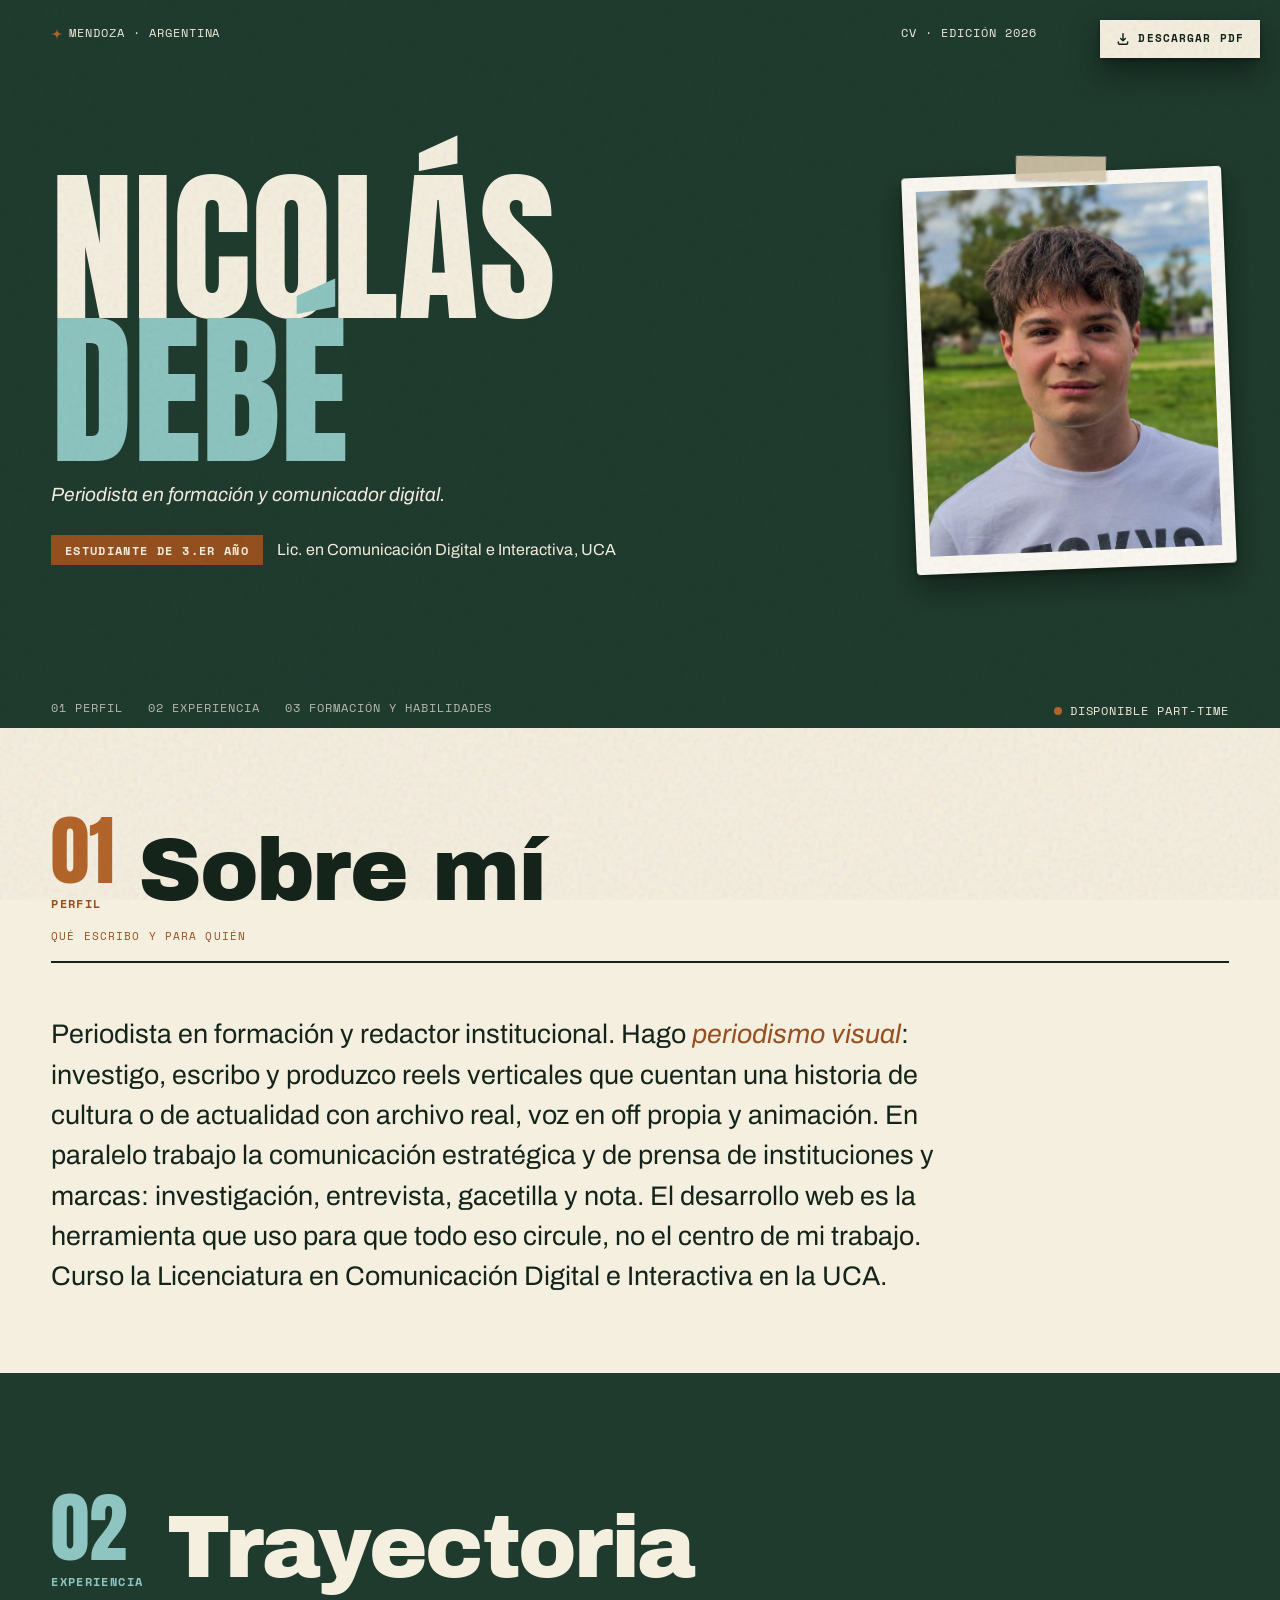
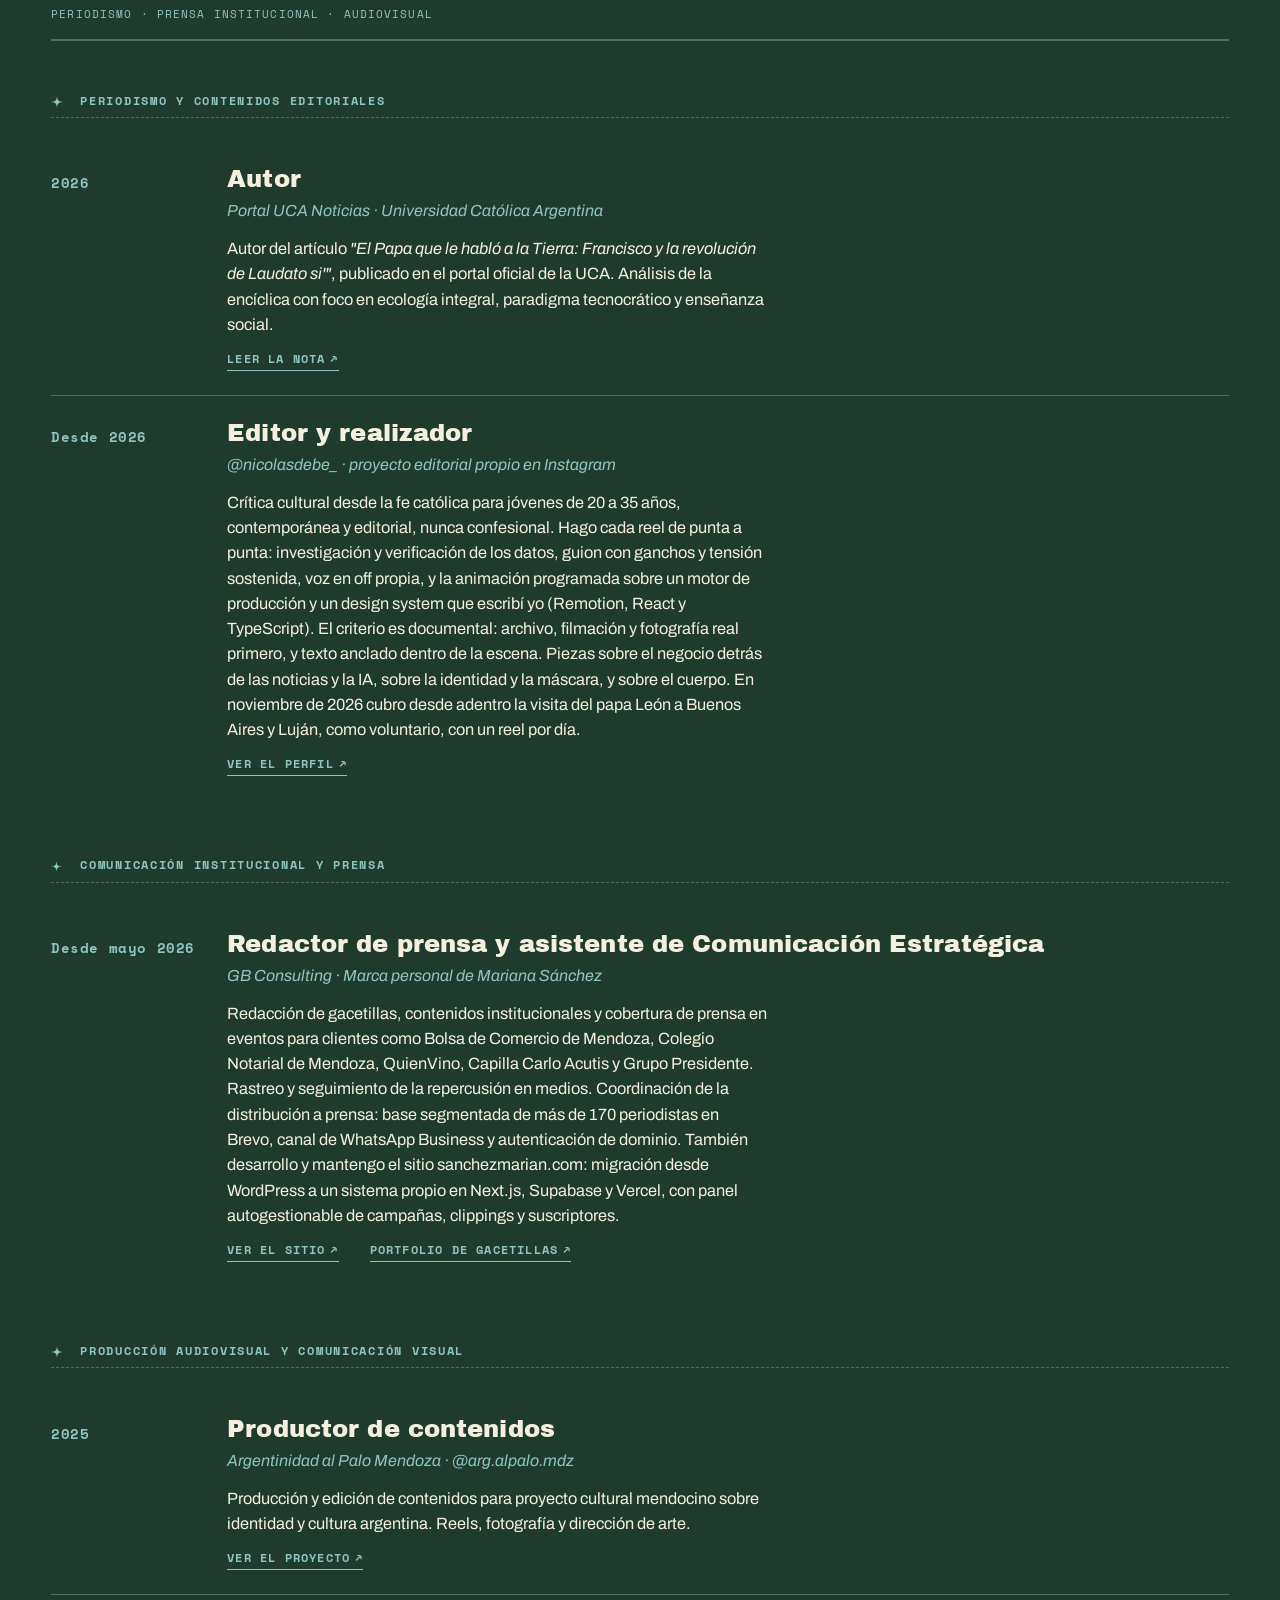
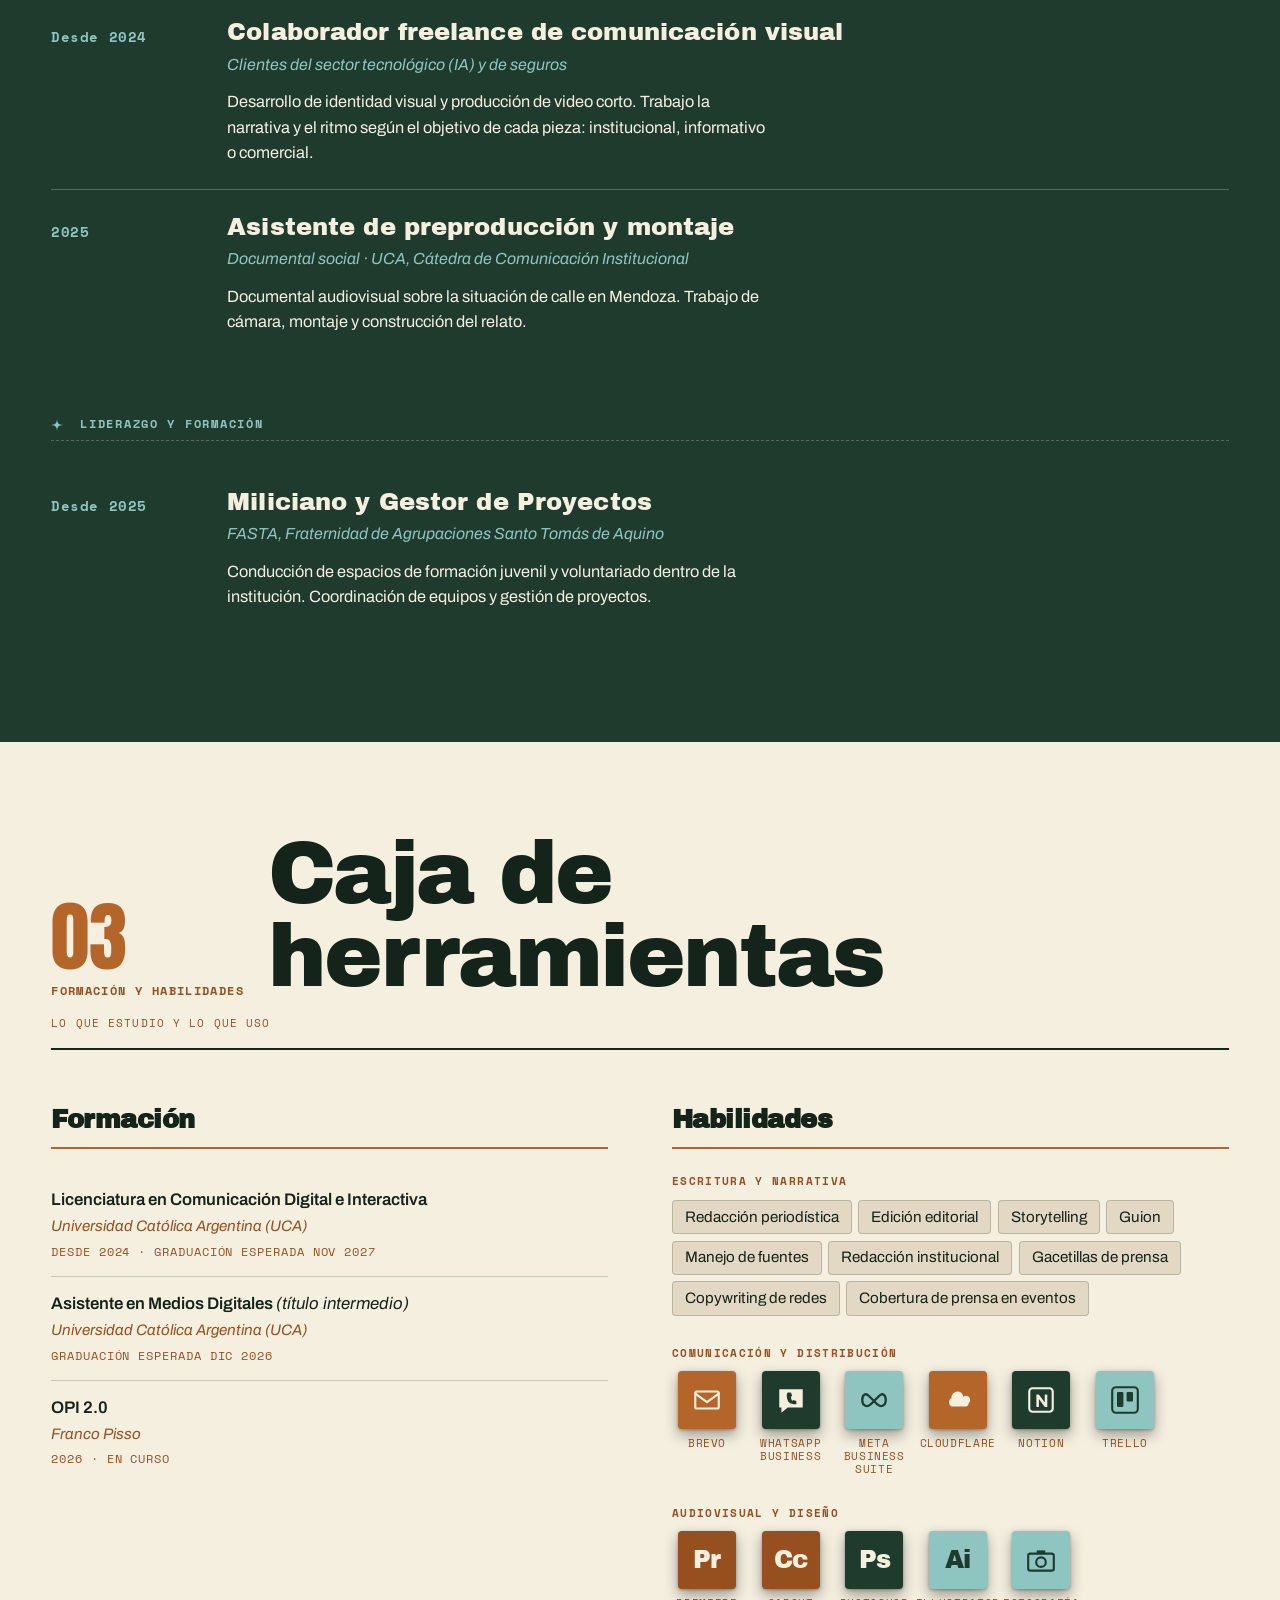
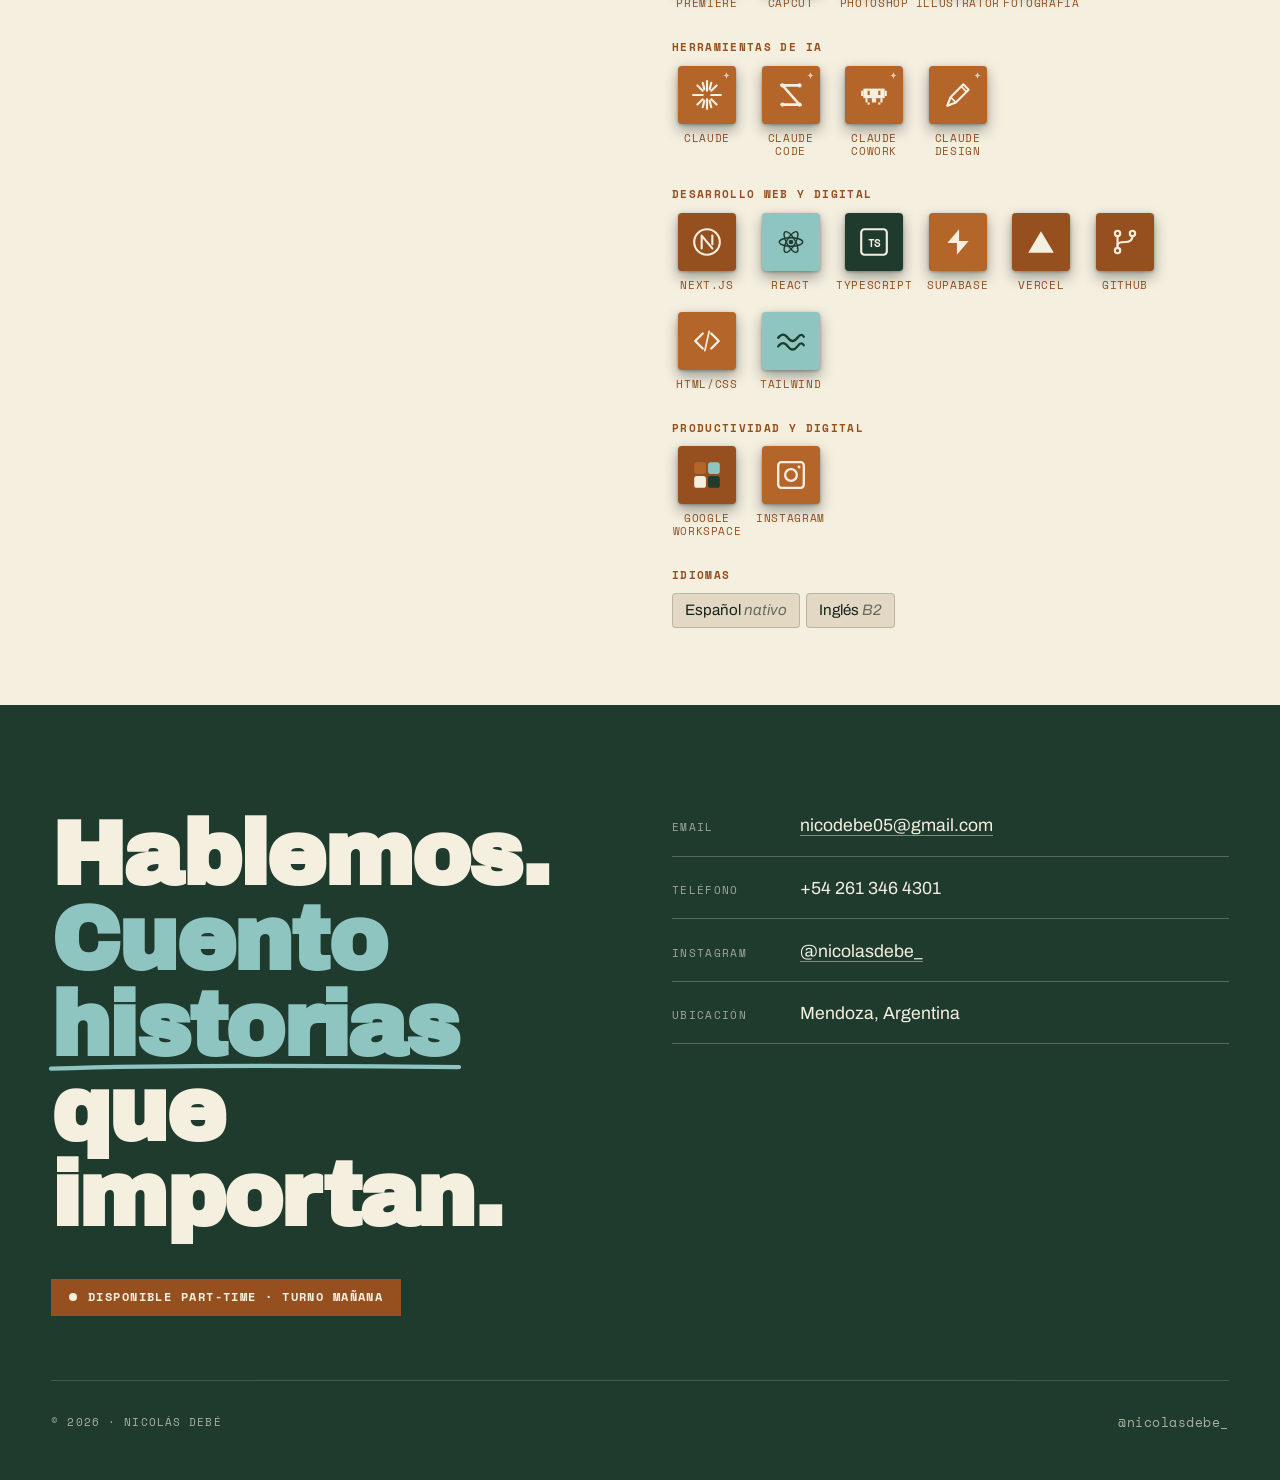
==== commit 593cb414: "Actualiza el contenido, mejora la UI y rehace el PDF de descarga Contenido: la descripción del proye" ====
--- a/index.html
+++ b/index.html
@@ -3,7 +3,7 @@
 <head>
   <meta charset="UTF-8" />
   <meta name="viewport" content="width=device-width, initial-scale=1.0" />
-  <title>Nicolás Debé — Periodista y comunicador digital</title>
+  <title>Nicolás Debé · Periodista y comunicador digital</title>
   <meta name="description" content="CV de Nicolás Debé. Periodista, redactor institucional y comunicador digital. Escribe sobre Magisterio, cultura y actualidad. Estudiante de Lic. en Comunicación Digital e Interactiva en la UCA. Basado en Mendoza, Argentina." />
   <meta name="author" content="Nicolás Debé" />
   <meta name="theme-color" content="#1F3B2E" />
@@ -13,7 +13,7 @@
   <!-- Open Graph -->
   <meta property="og:type" content="profile" />
   <meta property="og:site_name" content="Nicolás Debé" />
-  <meta property="og:title" content="Nicolás Debé — CV 2026" />
+  <meta property="og:title" content="Nicolás Debé · CV 2026" />
   <meta property="og:description" content="Periodista, redactor institucional y comunicador digital. Estudiante de Lic. en Comunicación Digital e Interactiva (UCA)." />
   <meta property="og:url" content="https://nicolasdebe.github.io/Cv-portfolio/" />
   <meta property="og:locale" content="es_AR" />
@@ -131,7 +131,7 @@
 
     /* ---------------- HERO ---------------- */
     .hero {
-      min-height: 86vh;
+      min-height: min(86vh, 760px);
       padding: 1.5rem clamp(1.5rem, 4vw, 4rem) 2.5rem;
       display: grid;
       grid-template-rows: auto 1fr auto;
@@ -235,7 +235,7 @@
       to   { opacity: 1; transform: translateY(0); }
     }
 
-    /* Polaroid — foto pegada estilo recuerdo */
+    /* Polaroid: foto pegada estilo recuerdo */
     .monogram {
       position: relative;
       width: 100%;
@@ -303,6 +303,24 @@
       gap: 2rem;
       flex-wrap: wrap;
     }
+    .hero-index {
+      display: flex;
+      flex-wrap: wrap;
+      gap: 0.4rem 1.6rem;
+    }
+    .hero-index a {
+      color: var(--cream);
+      text-decoration: none;
+      opacity: 0.72;
+      padding-bottom: 2px;
+      border-bottom: 1px solid transparent;
+      transition: opacity 0.25s ease, border-color 0.25s ease;
+    }
+    .hero-index a:hover,
+    .hero-index a:focus-visible {
+      opacity: 1;
+      border-bottom-color: var(--cyan);
+    }
     .hero-bottom .pulse {
       display: inline-flex;
       align-items: center;
@@ -330,6 +348,36 @@
     }
     .section + .section { margin-top: 2rem; border-radius: 0; }
 
+    /* El feed de nicolasdebe_ alterna claro y oscuro de forma binaria.
+       Sobre verde se habilita el cyan; sobre crema está prohibido. */
+    .section--dark {
+      background: var(--forest);
+      color: var(--cream);
+    }
+    .section--dark .section-header { border-bottom-color: var(--rule-on-forest); }
+    .section--dark .section-title { color: var(--cream); }
+    .section--dark .section-num { color: var(--cyan); }
+    .section--dark .section-num b { color: var(--cyan); }
+    .section--dark .section-meta { color: var(--cyan); }
+    .section--dark .exp-group-label {
+      color: var(--cyan);
+      border-bottom-color: var(--rule-on-forest);
+    }
+    .section--dark .exp-group-label .star { color: var(--cyan); }
+    .section--dark .exp-item { border-bottom-color: var(--rule-on-forest); }
+    .section--dark .exp-date { color: var(--cyan); }
+    .section--dark .exp-content h3 { color: var(--cream); }
+    .section--dark .exp-content .org { color: var(--cyan); }
+    .section--dark .exp-content p { color: var(--cream); }
+    .section--dark .exp-link {
+      color: var(--cyan);
+      border-bottom-color: var(--cyan);
+    }
+    .section--dark .exp-link:hover {
+      color: var(--cream);
+      border-bottom-color: var(--cream);
+    }
+
     .section-header {
       display: grid;
       grid-template-columns: auto 1fr;
@@ -339,14 +387,28 @@
       border-bottom: 2px solid var(--ink);
       padding-bottom: 1rem;
     }
+    /* Numeral del design system: Anton, interlineado 0.86 */
     .section-num {
+      display: flex;
+      flex-direction: column;
+      align-items: flex-start;
       font-family: 'Space Mono', monospace;
-      font-size: 0.85rem;
-      color: var(--espresso);
+      font-size: 0.72rem;
+      color: var(--wood-text);
       font-weight: 700;
-      letter-spacing: 0.1em;
-      align-self: start;
-      padding-top: 0.6rem;
+      letter-spacing: 0.12em;
+      text-transform: uppercase;
+      align-self: end;
+      padding-top: 0;
+    }
+    .section-num b {
+      font-family: 'Anton', 'Archivo Black', Impact, sans-serif;
+      font-size: clamp(3.2rem, 6vw, 5rem);
+      line-height: 0.86;
+      font-weight: 400;
+      letter-spacing: 0;
+      color: var(--wood-display);
+      margin-bottom: 0.15em;
     }
     .section-title {
       font-size: clamp(2.8rem, 7vw, 5.5rem);
@@ -567,7 +629,7 @@
       border: 1px solid var(--rule-on-cream);
     }
 
-    /* Tool tiles — app monograms en la paleta NYNÄ */
+    /* Tiles de herramientas: monogramas de app en la paleta del design system */
     .tool-grid {
       display: flex;
       flex-wrap: wrap;
@@ -662,7 +724,23 @@
       text-transform: none;
       color: var(--cream);
     }
+    /* Marca a mano del design system (assets/collage/subrayado-cyan) */
     .contact-headline .pop { color: var(--cyan); }
+    .contact-headline .marcada {
+      font-style: normal;
+      position: relative;
+      display: inline-block;
+    }
+    .contact-headline .marcada::after {
+      content: '';
+      position: absolute;
+      left: -0.02em;
+      right: -0.04em;
+      bottom: -0.04em;
+      height: 0.1em;
+      background: no-repeat center / 100% 100%
+        url("data:image/svg+xml,%3Csvg xmlns='http://www.w3.org/2000/svg' viewBox='0 0 800 24' preserveAspectRatio='none'%3E%3Cpath d='M6 15 C 180 7, 420 5, 794 11' stroke='%238EC5C1' stroke-width='11' fill='none' stroke-linecap='round'/%3E%3C/svg%3E");
+    }
     .contact-info {
       display: flex;
       flex-direction: column;
@@ -732,6 +810,15 @@
       text-transform: uppercase;
       color: var(--cream);
       opacity: 0.65;
+    }
+    @media print {
+      .contact-footer {
+        color: var(--wood-text) !important;
+        opacity: 1 !important;
+        border-top: 1px solid var(--rule-on-cream) !important;
+        margin-top: 0.6cm !important;
+        padding-top: 0.3cm !important;
+      }
     }
     .contact-footer .handle {
       font-family: 'Space Mono', monospace;
@@ -805,13 +892,48 @@
     }
 
     /* ---------------- PRINT / PDF EXPORT ---------------- */
-    /* Diseñado para A4 con paleta NYNÄ adaptada al papel.
-       Objetivo: que el PDF se vea como un CV editorial impreso, no como
-       un volcado del HTML. Jerarquía clara, dos columnas, color sobrio. */
+    /* A4 con el design system de nicolasdebe_ llevado al papel: hoja blanca
+       para no empastar la impresión, texto en verde bosque, madera en
+       metadatos y enlaces, y los bloques sólidos en madera oscura con crema.
+       El cyan no entra en papel (sobre crema o blanco no llega al contraste). */
     @media print {
       @page {
         size: A4;
         margin: 1.4cm 1.6cm;
+      }
+
+      .section--dark {
+        background: white !important;
+        color: var(--forest) !important;
+      }
+      .section--dark .section-num,
+      .section--dark .section-num b,
+      .section--dark .section-meta,
+      .section--dark .exp-group-label,
+      .section--dark .exp-group-label .star,
+      .section--dark .exp-date,
+      .section--dark .exp-content .org,
+      .section--dark .exp-link { color: var(--wood-text) !important; }
+      .section--dark .section-title,
+      .section--dark .exp-content h3,
+      .section--dark .exp-content p { color: var(--forest) !important; }
+      .section--dark .section-header,
+      .section--dark .exp-group-label,
+      .section--dark .exp-item { border-color: var(--rule-on-cream) !important; }
+      .section--dark .exp-link { border-bottom-color: var(--wood-text) !important; }
+      .contact-headline .marcada::after { display: none !important; }
+      .hero-index { display: none !important; }
+
+      /* Los alias cambian de valor sólo para el papel */
+      :root {
+        --espresso: var(--forest);
+        --espresso-ink: var(--forest-ink);
+        --stormy-teal: var(--forest);
+        --stormy-teal-deep: var(--forest-deep);
+        --terracotta: var(--wood-text);
+        --terracotta-deep: var(--wood-text);
+        --dark-cyan: var(--forest-deep);
+        --wheat: var(--cream);
       }
 
       /* Reset y base tipográfica para papel */
@@ -845,7 +967,7 @@
         page-break-after: avoid;
       }
 
-      /* Fila superior MENDOZA · CV — EDICIÓN 2026 */
+      /* Fila superior MENDOZA · CV · EDICIÓN 2026 */
       .hero-top {
         display: flex !important;
         justify-content: space-between;
@@ -931,6 +1053,7 @@
         justify-self: end !important;
         display: block !important;
         visibility: visible !important;
+        opacity: 1 !important;
       }
       .monogram::before { display: none !important; }
       .monogram::after { display: none !important; }
@@ -941,7 +1064,7 @@
         height: auto !important;
         aspect-ratio: 4/5 !important;
         object-fit: cover !important;
-        object-position: center 18% !important;
+        object-position: center 12% !important;
         opacity: 1 !important;
         max-width: none !important;
       }
@@ -976,7 +1099,7 @@
         margin: 0 0 0.4cm 0 !important;
         padding: 0.3cm 0 !important;
         border-radius: 0 !important;
-        page-break-inside: avoid;
+        page-break-inside: auto;
       }
 
       .section-header, .contact-header {
@@ -1016,14 +1139,16 @@
         font-style: italic;
       }
 
-      /* Trayectoria — items compactos */
+      /* Trayectoria: items compactos */
       .exp-item {
         display: grid !important;
         grid-template-columns: 2.2cm 1fr !important;
         gap: 0.4cm !important;
         padding: 0.25cm 0 !important;
-        border-bottom: 1px dotted rgba(86,44,44,0.18) !important;
-        page-break-inside: avoid;
+        border-bottom: 1px dotted var(--rule-on-cream) !important;
+        page-break-inside: auto;
+        orphans: 3;
+        widows: 3;
       }
       .exp-date {
         font-family: 'Space Mono', monospace !important;
@@ -1086,7 +1211,7 @@
         margin-top: 0.1cm !important;
       }
 
-      /* Habilidades — compactas para papel */
+      /* Habilidades: compactas para papel */
       .skills-cat {
         margin-bottom: 0.3cm !important;
         page-break-inside: avoid;
@@ -1109,6 +1234,8 @@
         flex-direction: row !important;
         align-items: center !important;
         gap: 0.15cm !important;
+        width: auto !important;
+        flex: 0 0 auto !important;
       }
       .tool-tile {
         width: 0.7cm !important;
@@ -1126,10 +1253,12 @@
         font-family: 'Archivo', system-ui, sans-serif !important;
         font-size: 8pt !important;
         color: var(--espresso) !important;
+        white-space: nowrap !important;
+        text-align: left !important;
       }
       .skill-chip {
-        background: rgba(245,223,187,0.4) !important;
-        border: 1px solid rgba(86,44,44,0.3) !important;
+        background: var(--paper-quote) !important;
+        border: 1px solid var(--rule-on-cream) !important;
         color: var(--espresso) !important;
         padding: 0.08cm 0.2cm !important;
         font-size: 8pt !important;
@@ -1168,19 +1297,20 @@
 </head>
 <body>
 
-  <button class="print-btn" onclick="downloadCV()" aria-label="Descargar CV como PDF">
+  <a class="print-btn" href="nicolas-debe-cv-2026.pdf" download="Nicolas Debe CV 2026.pdf"
+     aria-label="Descargar CV como PDF">
     <svg viewBox="0 0 24 24" fill="none" stroke="currentColor" stroke-width="2.5" stroke-linecap="round" stroke-linejoin="round">
       <path d="M12 3v12m0 0l-4-4m4 4l4-4M4 17v2a2 2 0 0 0 2 2h12a2 2 0 0 0 2-2v-2"/>
     </svg>
     Descargar PDF
-  </button>
+  </a>
 
   <header>
   <!-- ================ HERO ================ -->
   <section class="hero">
     <div class="hero-top">
       <span class="mono"><span class="star"></span>Mendoza · Argentina</span>
-      <span class="mono">CV — Edición 2026</span>
+      <span class="mono">CV · Edición 2026</span>
     </div>
 
     <div class="hero-main">
@@ -1192,7 +1322,7 @@
         <p class="hero-tagline">Periodista en formación y comunicador digital.</p>
         <p class="hero-status">
           <span class="hero-status-pill">Estudiante de 3.er año</span>
-          <span class="hero-status-text">Lic. en Comunicación Digital e Interactiva — UCA</span>
+          <span class="hero-status-text">Lic. en Comunicación Digital e Interactiva, UCA</span>
         </p>
       </div>
 
@@ -1202,7 +1332,11 @@
     </div>
 
     <div class="hero-bottom">
-      <span class="mono">&nbsp;</span>
+      <nav class="hero-index mono" aria-label="Secciones">
+        <a href="#perfil">01 Perfil</a>
+        <a href="#experiencia">02 Experiencia</a>
+        <a href="#herramientas">03 Formación y habilidades</a>
+      </nav>
       <span class="mono pulse">
         <span class="pulse-dot"></span>
         Disponible part-time
@@ -1213,21 +1347,21 @@
 
   <main>
   <!-- ================ PERFIL ================ -->
-  <section class="section reveal">
+  <section class="section reveal" id="perfil">
     <div class="section-header">
-      <span class="section-num">01 / Perfil</span>
+      <span class="section-num"><b>01</b>Perfil</span>
       <h2 class="display section-title">Sobre mí</h2>
       <span class="section-meta">Qué escribo y para quién</span>
     </div>
     <p class="perfil-body">
-      Periodista en formación y redactor institucional. Escribo sobre <em>Magisterio, cultura y actualidad</em>, y trabajo la comunicación estratégica de instituciones y marcas: investigación, entrevista, gacetilla y nota. Lo audiovisual y el desarrollo web son herramientas que uso para que lo que escribo circule, no el centro de mi trabajo. Curso la Licenciatura en Comunicación Digital e Interactiva en la UCA.
+      Periodista en formación y redactor institucional. Hago <em>periodismo visual</em>: investigo, escribo y produzco reels verticales que cuentan una historia de cultura o de actualidad con archivo real, voz en off propia y animación. En paralelo trabajo la comunicación estratégica y de prensa de instituciones y marcas: investigación, entrevista, gacetilla y nota. El desarrollo web es la herramienta que uso para que todo eso circule, no el centro de mi trabajo. Curso la Licenciatura en Comunicación Digital e Interactiva en la UCA.
     </p>
   </section>
 
   <!-- ================ EXPERIENCIA ================ -->
-  <section class="section reveal">
+  <section class="section section--dark reveal" id="experiencia">
     <div class="section-header">
-      <span class="section-num">02 / Experiencia</span>
+      <span class="section-num"><b>02</b>Experiencia</span>
       <h2 class="display section-title">Trayectoria</h2>
       <span class="section-meta">Periodismo · Prensa institucional · Audiovisual</span>
     </div>
@@ -1239,19 +1373,19 @@
       <div class="exp-item">
         <div class="exp-date">2026</div>
         <div class="exp-content">
-          <h3>Autor — Portal UCA Noticias</h3>
-          <div class="org">Universidad Católica Argentina</div>
+          <h3>Autor</h3>
+          <div class="org">Portal UCA Noticias · Universidad Católica Argentina</div>
           <p>Autor del artículo <em>"El Papa que le habló a la Tierra: Francisco y la revolución de Laudato si'"</em>, publicado en el portal oficial de la UCA. Análisis de la encíclica con foco en ecología integral, paradigma tecnocrático y enseñanza social.</p>
           <a class="exp-link" href="https://uca.edu.ar/es/noticias/el-papa-que-le-hablo-a-la-tierra-francisco-y-la-revolucion-de-laudato-si" target="_blank" rel="noopener">Leer la nota</a>
         </div>
       </div>
 
       <div class="exp-item">
-        <div class="exp-date">2026 — presente</div>
+        <div class="exp-date">Desde 2026</div>
         <div class="exp-content">
-          <h3>Editor y realizador — @nicolasdebe_</h3>
-          <div class="org">Proyecto editorial propio · Instagram</div>
-          <p>Crítica cultural escrita desde la fe católica, para jóvenes de 20 a 35 años: contemporánea y editorial, nunca confesional. Escribo y produzco reels verticales de motion graphics y carruseles sobre Magisterio, cultura y actualidad — investigación y verificación de datos, guion con estructura de ganchos y pares de tensión, voz en off propia y animación por código, con design system y motor de producción propios en Remotion. Piezas sobre el Concilio Vaticano II, la teología del cuerpo y el ecosistema de medios. En noviembre de 2026 cubro como voluntario la visita del papa León a Buenos Aires y Luján, con un reel por día.</p>
+          <h3>Editor y realizador</h3>
+          <div class="org">@nicolasdebe_ · proyecto editorial propio en Instagram</div>
+          <p>Crítica cultural desde la fe católica para jóvenes de 20 a 35 años, contemporánea y editorial, nunca confesional. Hago cada reel de punta a punta: investigación y verificación de los datos, guion con ganchos y tensión sostenida, voz en off propia, y la animación programada sobre un motor de producción y un design system que escribí yo (Remotion, React y TypeScript). El criterio es documental: archivo, filmación y fotografía real primero, y texto anclado dentro de la escena. Piezas sobre el negocio detrás de las noticias y la IA, sobre la identidad y la máscara, y sobre el cuerpo. En noviembre de 2026 cubro desde adentro la visita del papa León a Buenos Aires y Luján, como voluntario, con un reel por día.</p>
           <a class="exp-link" href="https://www.instagram.com/nicolasdebe_/" target="_blank" rel="noopener">Ver el perfil</a>
         </div>
       </div>
@@ -1262,11 +1396,11 @@
       <div class="exp-group-label"><span class="star"></span>&nbsp;&nbsp;Comunicación institucional y prensa</div>
 
       <div class="exp-item">
-        <div class="exp-date">Mayo 2026 — presente</div>
+        <div class="exp-date">Desde mayo 2026</div>
         <div class="exp-content">
           <h3>Redactor de prensa y asistente de Comunicación Estratégica</h3>
           <div class="org">GB Consulting · Marca personal de Mariana Sánchez</div>
-          <p>Redacción de gacetillas, contenidos institucionales y cobertura de prensa en eventos para clientes como Bolsa de Comercio de Mendoza, Colegio Notarial de Mendoza, QuienVino, Capilla Carlo Acutis y Grupo Presidente. Rastreo y seguimiento de la repercusión en medios. Coordinación de la distribución a prensa: base segmentada de más de 170 periodistas en Brevo, canal de WhatsApp Business y autenticación de dominio. También desarrollo y mantengo el sitio sanchezmarian.com — migración desde WordPress a un sistema propio en Next.js, Supabase y Vercel, con panel autogestionable de campañas, clippings y suscriptores.</p>
+          <p>Redacción de gacetillas, contenidos institucionales y cobertura de prensa en eventos para clientes como Bolsa de Comercio de Mendoza, Colegio Notarial de Mendoza, QuienVino, Capilla Carlo Acutis y Grupo Presidente. Rastreo y seguimiento de la repercusión en medios. Coordinación de la distribución a prensa: base segmentada de más de 170 periodistas en Brevo, canal de WhatsApp Business y autenticación de dominio. También desarrollo y mantengo el sitio sanchezmarian.com: migración desde WordPress a un sistema propio en Next.js, Supabase y Vercel, con panel autogestionable de campañas, clippings y suscriptores.</p>
           <a class="exp-link" href="https://sanchezmarian.com" target="_blank" rel="noopener">Ver el sitio</a>
           <a class="exp-link" href="https://drive.google.com/drive/folders/1wRJ2ELwKr9eQWqEn6pAEYirwoh2uC7Sg" target="_blank" rel="noopener">Portfolio de gacetillas</a>
         </div>
@@ -1280,15 +1414,15 @@
       <div class="exp-item">
         <div class="exp-date">2025</div>
         <div class="exp-content">
-          <h3>Productor de contenidos — Argentinidad al Palo Mendoza</h3>
-          <div class="org">@arg.alpalo.mdz</div>
+          <h3>Productor de contenidos</h3>
+          <div class="org">Argentinidad al Palo Mendoza · @arg.alpalo.mdz</div>
           <p>Producción y edición de contenidos para proyecto cultural mendocino sobre identidad y cultura argentina. Reels, fotografía y dirección de arte.</p>
           <a class="exp-link" href="https://www.instagram.com/arg.alpalo.mdz/" target="_blank" rel="noopener">Ver el proyecto</a>
         </div>
       </div>
 
       <div class="exp-item">
-        <div class="exp-date">2024 — presente</div>
+        <div class="exp-date">Desde 2024</div>
         <div class="exp-content">
           <h3>Colaborador freelance de comunicación visual</h3>
           <div class="org">Clientes del sector tecnológico (IA) y de seguros</div>
@@ -1299,8 +1433,8 @@
       <div class="exp-item">
         <div class="exp-date">2025</div>
         <div class="exp-content">
-          <h3>Asistente de preproducción y montaje — Documental social</h3>
-          <div class="org">UCA · Cátedra de Comunicación Institucional</div>
+          <h3>Asistente de preproducción y montaje</h3>
+          <div class="org">Documental social · UCA, Cátedra de Comunicación Institucional</div>
           <p>Documental audiovisual sobre la situación de calle en Mendoza. Trabajo de cámara, montaje y construcción del relato.</p>
         </div>
       </div>
@@ -1311,10 +1445,10 @@
       <div class="exp-group-label"><span class="star"></span>&nbsp;&nbsp;Liderazgo y formación</div>
 
       <div class="exp-item">
-        <div class="exp-date">2025 — presente</div>
+        <div class="exp-date">Desde 2025</div>
         <div class="exp-content">
-          <h3>Miliciano y Gestor de Proyectos — FASTA</h3>
-          <div class="org">Fraternidad de Agrupaciones Santo Tomás de Aquino</div>
+          <h3>Miliciano y Gestor de Proyectos</h3>
+          <div class="org">FASTA, Fraternidad de Agrupaciones Santo Tomás de Aquino</div>
           <p>Conducción de espacios de formación juvenil y voluntariado dentro de la institución. Coordinación de equipos y gestión de proyectos.</p>
         </div>
       </div>
@@ -1322,9 +1456,9 @@
   </section>
 
   <!-- ================ FORMACIÓN + HABILIDADES ================ -->
-  <section class="section reveal">
+  <section class="section reveal" id="herramientas">
     <div class="section-header">
-      <span class="section-num">03 / Formación &amp; habilidades</span>
+      <span class="section-num"><b>03</b>Formación y habilidades</span>
       <h2 class="display section-title">Caja de herramientas</h2>
       <span class="section-meta">Lo que estudio y lo que uso</span>
     </div>
@@ -1337,7 +1471,7 @@
         <div class="edu-item">
           <h4>Licenciatura en Comunicación Digital e Interactiva</h4>
           <div class="where">Universidad Católica Argentina (UCA)</div>
-          <div class="when">2024 — presente · Graduación esperada nov 2027</div>
+          <div class="when">Desde 2024 · Graduación esperada nov 2027</div>
         </div>
 
         <div class="edu-item">
@@ -1662,8 +1796,8 @@
         <div class="skills-cat">
           <div class="skills-cat-label">Idiomas</div>
           <div class="skills-cat-list">
-            <span class="skill-chip">Español <em style="opacity:0.6;">— nativo</em></span>
-            <span class="skill-chip">Inglés <em style="opacity:0.6;">— B2</em></span>
+            <span class="skill-chip">Español <em style="opacity:0.6;">nativo</em></span>
+            <span class="skill-chip">Inglés <em style="opacity:0.6;">B2</em></span>
           </div>
         </div>
       </div>
@@ -1679,7 +1813,7 @@
       <div>
         <h2 class="contact-headline">
           Hablemos.<br />
-          <span class="pop">Cuento historias</span><br />
+          <span class="pop">Cuento <em class="marcada">historias</em></span><br />
           que importan.
         </h2>
         <div class="availability">
@@ -1709,7 +1843,7 @@
     </div>
 
     <div class="contact-footer">
-      <span>© 2026 — Nicolás Debé</span>
+      <span>© 2026 · Nicolás Debé</span>
       <span class="handle">@nicolasdebe_</span>
     </div>
   </section>
@@ -1730,31 +1864,5 @@
     reveals.forEach((el) => observer.observe(el));
   </script>
 
-  <script>
-    // PDF embebido como base64 — autosuficiente, no requiere archivos externos
-    const PDF_BASE64 = "JVBERi0xLjcKJfCflqQKNSAwIG9iago8PC9GaWx0ZXIgL0ZsYXRlRGVjb2RlL0xlbmd0aCAxMTk4NTc+PgpzdHJlYW0KeNqcvc2OJMmSnLuvp+j1AEzaj9qPPwZXsyYanOlFk8AZvj9wVcMq1ETV5WCGlwMcdklKSXyqFSkZke4eXv8o+n//rer/bKk/ez9ryh9//u9f//hVftb4fNX/4yP/49d//5/1p/zx7//3V/3D/u8//v2XPD+19z32H339rGe0Nf+Yz/iR3stST+nPT1+lrOeP//hfv/711//5f/wb//brf+j//cP/b4n8jDmf9vzRxvMjUusef/xvSAX57yDPn7Vk1K1ySAH9X/9FAX3I8lOm/r+la5CytnT7jzrmnv+FyVvdP896mjQb4z8zt/ozZTzlzPwvn5HH+qn183fq3D9DnrJs0vqUn1lHGxX1v1UfP6VI0uuj//kc92o/VcpLnT+jfbx//uL630Hf5efR//mk3EfcutDy+xEv31X/xHGu/Pev0X5WkyTfdcHDgYjMVP47yD43PNhdEd3zn5/n6j/wyfDoV5o+BXp7pNp/6OPJSt8FuHpVZdb+9D/q+Hnm+xvgPzF/n/v4bG3yM58pZcfn/JXDc76NK4cU0D/P+VHw79TvI0RZ1h6l27/DU/XZ0DFHxfl60M8/Th+6p+ylqW+CP9OMT5VeP15PFUYggcBpXca5PJXu4M9ff9lTtOrjlZmWE+TfY4yqcauVigOrOK/T0VTuoxd9LkUvTX0TfAJcvmNAqjACCQROe72NpTZKoMsR/YJmS1pOkL9jdPteFgnPQBXndV60rmNIm8lKQ98An7/v8p3ihgp7fAmP76zXKyxUKICuZuoX1iwtrSbI3yn0m14dzwrz6n9d50UbOsUYZScvTX0TfAJcvmNAqjACCQROe72TpU5KoMvZ+oWtP6TjblD9DrF+nlYeGWHcpWBf4+VaOsNcYyYry3w9+vkR9Vu9A0CkkEeX8OgOeq2bZG726H/9muXzg+pJLRzl7wTaa/qy4QnNquK8zgtmfbn1R3Xy0tQ3wSfA5TsFpAojkEDgtC7jXJ5Kd/BZjv0Ur11WWk6Qf48xtdda11eBOPC011judLRpffm00ZKXpr4JPgEu3zEgVRiBBAKnvd7GUhsl0OVoB+kLsSd9O0X5O4Y2W5O5QwurOK/zomlhzjKSk2a+H//[base64]/JUuoPPcqyI1tipjKP8e4xl9fbMHQp2WRW609FU7lPfEmUvTX0TfAJcvmNAqjACCQROe72NpTZKoMuxMtq7pzKO8ncMrbhe4k/xZW3oxktmvTmXJCvNfD/+5++7fIe4ocIeX8Ljf1GvVVim0MfXxWgRjVJ2KuMof4fQeuutrlCwKs7rvGRWm+vZ2UtT3wSfAJfvGJAqjEACgdNe72SpkxLocrSIhr4BTWUc5e8YWm+9p3dHKs7rvGhWm/r6Intp6pvgE+DyHQNShRFIIHDa690sdVOCv35tLaLRxkplHOXvGFpvXfI3ilbhdV60z+8aZWcvTX0TfAJcvmNAqjACCQRO6zLO5al0B5/laBGNvlsq4yj/HmNrvdkL01CwKs7rdDSV+6qrZy9NfRN8Aly+Y0CqMAIJBE57vY2lNkqgy9Ey0ne1K5VxlL9jWMMpW5hXy/AaL5n25mrxjZZqNPP9+J+/7/Id4oYKe3wJj/9FvVZhmUIfXxdjRTR7S2Uc5e8QVm9bahzXqtCdl0xrc0lr2UtT3wSfAJfvGJAqjEACgdNe72SpkxLocqyI1lipjKP8HcPq7ZkzFOy2KnTnRdPaXENW9tLUN8EnwOU7BqQKI5BA4LTXu1nqpgR//XqsiPauqYyj/B1D60301XUo2G1V6M6LZrU5V8temvom+AS4fMeAVGEEEgic1mWcy1PpDj7L0SKapcxUxlH+Pcaj9SatzlCwKs7rdLTHanM9K3tp6pvgE+DyHQNShRFIIHDa620stVECXY6W0ay9pjKO8ncMbTjp8Vc4qs1rvGTWm+lnmmo08/34n7/v8h3ihgp7fAmP/0W9VmGZQh9fF6NFNNuYqYyj/B1C601kxkMtKs7rvGRam7vIzF6a+ib4BLh8x4BUYQQSCJz2eidLnZRAl6NFNPuuqYyj/B1D680OpIaCVXFe50XT2tw1/bxXkaa+CT4BLt8xIFUYgQQCp73ezVI3JfjrVy3aRPqWZKQ2Tvp3ECu4VePBFhXndV44Lc6tb4VH8tLUN8InwOU7CKQKI5BA4LQuh8E8lq/hLMjaaPay8oKC/nuUWqzltsRjLqbO63VA0/[base64]//rcIMkCnk8SU+vrNe753qppL5z160rVYbsvNmgv6domoPahdIbG9V5/[base64]/TtK00KcZcfjPKbO6718zcp2zufl5slvjpPhOowDyUI5JHI4NbgbTW6UwzalxbVL6bnGo+7zaCNOfZcQm1nVeb1AaG27Hnm5efKb42S4DvNAslAOiRxODW6hyUI5bFNaXLu2/fquC7rPY6fV9h6PAJk6rxcIrW6ful9unvzmOBmuwzyQLJRDIodTg3vS5Ek5bFNaXLuNnos86j6PVuKUGQ8HmTqvFwjXj5Qi/eXmyW+Ok+E6zAPJQjkkcjg1uDdN3pRDN9W1wHZfuaaC7NNoL86x46EhU6dbAe/RYfRd0stMc18MJ+ErwyQQK4xBIoMDXzPMdnPZHs6CtLgUs702FPTvKN0qcdV4jMjUeb2XT3Up7ekvN09+c5wM12EcSBbKIZHDqcHdaHKjHLYpK67ZVi7yqPs8Vom68VjN3QrUvUDYdR7R7/bs5slvjpPhOswDyUI5JHI4NbiFJgvlsE1Zca3RcpFH3eexSnxmPHpk6rxeINS/WIa0l5snvzlOhuswDyQL5ZDI4dTgnjR5Ug7blBXXXisXedR9Hq3EVXY8lGTqvF4gtLqd+gIwu3nym+NkuA7zQLJQDokcTg3uTZM35dBNiRbYU/K591H2abQXV6vxsJKp062AZ427nvYy09wXw0n4yjAJxApjkMjgwNcMs91ctoezIC2uR18z5CKP+ncU0UpcvcfjS6bO6718YnWrb+tfbp785jgZrsM4kCyUQyKHU4O70eRGOWxTWlz6D1NzkUfd59FKXDLjwSZT5/UCodZtLdJebp785jgZrsM8kCyUQyKHU4NbaLJQDtuUFtfT7TrStKmg+zxaiWvseNzJ1Hm9QKh/[base64]/rmfGok6nzei+f6lKHxJN3TOXJb46T4TqMA8lCOSRyODW4G01ulMM2ZbW1vxeHwaaC7vNoIe6yRyxmu1jweoHQynbOeCaPqTz5zXEyXId5IFkoh0QOpwa30GShHLap+dOK/r98HDjqPo9W4m7liTWu6rpeILS2XU/NZh78xjgRrsM4N1gohUQKZwb3pMGTYtietn6ltpGP2kXdx9FC3D1df2bqul4gtLJ9ajzLx1Se/OY4Ga7DPJAslEMih1ODe9PkTTl0U7PoV9oo6RSepPs82otb0sVopq7rBUKt3FYknvJjKk9+c5wM12EeSBbKIZHDqa8bJ7zJdB9nU02/0pfk03mi/p3HLh3cI12dZuq63kuoup3AFw8ymMqT3xwnw3WYB5KFckjkcGpwN5rcKIdtSvQr8jz5vJ6o+zzWjKvE41CmrusFQm3d1p7ycvPkN8fJcB3mgWShHBI5nBrcQpOFctimrMFmk9znUfd5rBt3T08SK1K3AqD+vSbpnfMc/yT3TXEiXIdpbrBQCokUX2QwT5o7KYVtydpLn2i5zaPu01gvPiMejDJ1XS8AaudqLz4vN09+c5wM12EeSBbKIZHDqcG9afKmHLqpZe21l+Q2j7rPo734lB0PRpm6rhcIrXPnlJebJ785TobrMA8kC+WQyOHU140T3mS6j7Mpa6/n2bnNo/6dx649fDQpfusta1H3XsJlnbv283Lz5DfHyXAd5oFkoRwSOZwa3I0mN8phm9L2qrX13OZR93m0F5/[base64]/p3HLl7Ut07xiJSp63ovoep2CUl/uXnym+NkuA7zQLJQDokcTg3uRpMb5bBNWXstWbnNo+7zWC8+Ix6RMnVdLxBq53a71jO7efKb42S4DvNAslAOiRxODW6hyUI5bFPWYHu13OZR93nmTyklj2496lYAtNKd6ZDNHjR3EIoT4TpMc4OFUoQ1XWQwT5o7KYVtydpLv4Nzm0fdp9n6kPoqP/[base64]/rF5TPsM0rTdVV/[base64]/[base64]/[base64]/Bp1Q6p5eVmyZ1wnAzXYRxIFsoR9gTU4BaaLJTDNmXFtURyiUfd57FCfEY8HtWq1ad7gVD/[base64]/1/UC4bDbrozn5WbJg3CcDNdhHkgWyhE2BdTgnjR5Ug7blBaXvgnoucij7vNYJeqLsFjNTQv0eoFQ63a23V9ulrwIx8lwHeaBZKEcYVNADe5Nkzfl0E11LS7959m5yKP+nadbJe4WD0Xpe8efdb1AaLfy0f9+uUlyVCtmuA7zQLJQDtwUUl83TniT6T7OpqzAVv4A/Sj7nqwX7T5RYfJuJbryJ+ibLFO74WUmufXNcBK+MkwCscIYwooAGMyN5TbGYAuy4tozXzOcdB9FK7GXFY9C6ZshxXMv8FndzrFfbpbcCcfJcB3GgWShHGFPQA1uoclCOWxTVlzPk6/mSLrPo5XYW4lHoVq3AnUvEFrdrt1fbpY8CMfJcB3mgWShHGFTQA3uSZMn5bBNaXGNWlcu8qj7PFqJvbd4FKrZneauFwitbp/4y3QTWfAiGCfCdRjnBgulCHsCZnBvGrwphu5JtLaGvmzINR717ziq6kuXEY9B6evXn3W9QKhlu/Tfcmc3SY5qxQzXYR5IFsqBm0Lq68YJbzLdx9mU1pf/[base64]/LnHSfd57FKfEb86Ed9zaGES/JnHpsuK30ci4kseBGME+E6jHODhVKEPQEzuDcN3hRD9zSstvbMH3+c9O84qhb9h4wf/Kg/SJVwz/wJyKaLNkM8GchUkhzVihmuwzyQLJQDN4XU140T3mS6j7Mpq6/nyZ+FnHTflPaitHQRnv4oVUL3AqFVrr4FndnNkivhOBmuwzyQLJQjbAqowd1ocqMctintr1lr/lzkpPs82ozS02V4+sefdb1AaK37lHgykKksuROOk+E6zAPJQjnCpoAa3EKThXLYprS/pr50yK8Nou7zaDOKpMvwml1oeb1AqH9xlx5PBjKVJQ/CcTJch3kgWShH2BRQg3vS5Ek5bFPaYLPP/AHJSfd5tBtlrPTNp0V6rQCorbvrmNnMchehOBGuwzQ3WChFWNNFBvOmuZtS6Jbs4sYpT/545KR/p5nWi/[base64]/zLzZIH4TgZrsM8kCyUI2wKqME9afKkHLYpazC7HDJvKug+j1bjqOk4pl1nea0AaKUbf5tnGotdBOIkuA7DeK5QhrCkCwzmTWM3hdAd2aWNq9bXr3+j/[base64]/i09bzcrPkQThOhuswDyQL5QibAmpwT5o8KYdtShtM3yLle64m3eexatzxmoNmV1leKwBq5z6SXh3Y5ZskdxGKE+E6THODhVKENV1kMG+auymFbskubdSna74Ba9K/[base64]/kqFbMcB3mgWShHLgopL5unPAm032cTWl/bXlfHRR135Q1oz5UbGi7yPJ6gbDqPPpzZGU3S66E42S4DvNAslCOsCmgBnejyY1y2Ka0v/Z8n7kZdZ/[base64]/Pznpv8cxVR8wXYvX7CLL6wVAa119a/[base64]/[base64]/VZgBMoU8ftgNsIJXSKqQx7e9WF89O98hNuk+hTahPmnjwahu11deL9BZy641Xm6WPAjHyXAdpoFkoRxhS0AN7kmTJ+WwTe0ffbFRntdzKOg+jzbh7jUejOp1/ezrBUJr2aeUl5slL8JxMlyHeSBZKEfYFFCDe9PkTTl0U63oV1rP94hN+nceu2Jyi8SDUcqghO4FQm3ZVpq83CQ5qhUzXId5IFkoB24Kqa8bJ7zJdB9nU02/0ke+R2zSfVPahPrzMh6M6q0qoXuBUFvWPorx5WbJlXCcDNdhHkgWyhE2BdTgbjS5UQ7blOhXZL+eUij7NNaK84nHonrryif5XpUmD/tMnJeZ5PY3w0n4yjAJxApjCCsCYDALyxXGYAua+gW7gWreUNB9FKvEXeNxqK7/ua8X+LRu7Urll5slD8JxMlyHcSBZKEfYE1CDe9LkSTlsU1ZcdmOrvKmg+zxWifqzI1ZzswJ1LxBq3do1JC83S16E42S4DvNAslCOsCmgBvemyZty6Ka6FZfdayBtKurfeeyKyafMeByqNytQ9wKh1e2U/[base64]/KYZvS4qp95HvEJt3n0Up8xoy/Ge9dC/R6gVDrVt80xdOBTGXJi3CcDNdhHkgWyhE2BdTg3jR5Uw7dlGhx2UPmIo/6dx67ZvKZTzwA1bsW6PUCodZtT8daTCTBUa0Y4TqMc4OFUuCekPm6cb4bTLdx9qS1ZZ/[base64]/[base64]/WR/6k5KT7PKKPOWY8DtWH9uj1AqG2rlSZLzdL7oTjZLgO80CyUI6wKaAGt9BkoRy2Ke2vJrvkPo+6z2PNOJ94HKoP7dHrBUJtXWmrvtwseRCOk+E6zAPJQjnCpoAa3JMmT8phm9L+arOM3OdR93msGXeNx6H01awSuhcItXWlP/PlZsmLcJwM12EeSBbKETYF1ODeNHlTDt3UtAZbPd8zNunfeaZ145OeI9aj7gQ+LV1JJ/iYSGKjWjHCdRjmBgulwC1d4uvF2W4s3cTZkXXXHvl+sUn3HWkr6lM4HpPq0zrUvcBnjTvTjb5MZcmVcJwM12EeSBbKEfYE1OBuNLlRDtuUddez8/1ik+7zaCvWuuMxqT6tQ90LhNa4K912wVSW3AnHyXAd5oFkoRxhU0ANbqHJQjlsU9pdXX965i6Pus+jrVj1nWP8zpvaodcLhNa4+xkvN0sehONkuA7zQLJQjrApoAb3pMmTctimtLv0pUO+X2zSfR5tRY2Mx6T61A69XiDUxh2llZebJS/CcTJch3kgWShH2BRQg3vT5E05dFNLG6zr64fc5VH/zqNqrenGOH1qjV4rAGrnjpoOValIcqNaMcJ1mOYGC6XANQHyNeN0N5fu4mxJ20vfJOX7xSbdt2S9OHc8MNWXtuj1AqB27rBLcrObJVfCcTJch3kgWShHWBRQg7vR5EY5bFPaXvpjMd8vNuk+j/XirvHAVF/aotcLhNq5oz/ycrPkTjhOhuswDyQL5QibAmpwC00WymGbsvZaLd8vNuk+j/Xi0+OBqb6sRd0LhNq5+i3yvNwseRCOk+E6zAPJQjnCpoAa3JMmT8phm7L22iPfLzbpPo/2YrMLk+Ls1qLuBULr3CnpHKG1aPIiHCfDdZgHkoVyhE0BNbg3Td6UQze1rcGele8Xm/TvPKpWfd+eisd61K0AaKW7ZjpFaD0sOKoVM1yHcSBZKAcuCqCvGee7wXQbZ0/aX3aLgtznUfc9aTPafVHiorb26PUCoLXuftIZQqqy5Eo4TobrMA8kC+UIiwJqcDea3CiHbUr7S1rLd4xNus+jzdikx+NTfWuPXi8QauvOUtMZQqqy5E44TobrMA8kC+UImwJqcAtNFsphm9L+kj7yHWOT7vNoM7Yx4/Ep/aZWwj7yHWNNH1MJRnaz5EE4TobrMA8kC+UImwJqcE+aPCmHbUr7S+xD4vKmgu7zWDPOHT8msm/t0esFQm3dqfae3Sx5EY6T4TrMA8lCOcKmgBrcmyZvyqGberTBZJb8KcpJ/87zWDWmmzH2rT16rQCorTv7k84UUpUER7VihuswDiQL5cBFAfQ143w3mG7j7Mn6y+43l/cUdN+TNeOTLsTrj/WoewFQW3eOmk4UeipNroTjZLgO80CyUI6wKKAGd6PJjXLYpqy/9sifopx0n0ebsZd0JZ7+0yqhe4HQWndKOlHo6TS5E46T4TrMA8lCOcKmgBrcQpOFctimrL+efFvrKPs02ou9pgvx+mMt+uSbWps85prpPKFnsNzxZjgJXxkmgVhhDGFFAAzmyXInY7AFaW2NWvKnKCfdR9FC7L2my6Merc/rBT4r2/20l5slL8JxMlyHcSBZKEfYE1CDe9PkTTn++iVFi8uO46caT/rveUyt+pMzXR71aH9eLxBq265S18v9Tk5qxQzXYR5IFsoBmwrUrocJPZnv42xKi8vuiCV5U0H3TWkldn2hF6pZihbo9QKh1u2qUl9ullwJx8lwHeaBZKEcYVNADe5GkxvlsE1pcQ1Zs+VNBd3nsUqcOx6YkqIFer1AqHW79J/n5WbJnXCcDNdhHkgWyhE2BdTgFposlMM2pQVm7wbyolD2aawXd40HpqRoiboV8LRxl/[base64]/[base64]/qVl8OSnaz5EU4TobrMA4kC+UIewJqcG+avCmHbsouclzl9VkZSf/[base64]/uDkpPs81otzxxffYtdcXi8QauU+dtOZ7GbJg3CcDNdhHkgWyhE2BdTgnjR5Ug7blPbX0rd/+Sde1H0ea8adrskTu+byeoFQW/[base64]/[base64]/dtpMy2aWWwnFiXAdprnBQinCmi4ymBvNbZTCtqTtte1HSN5S0H0a68Vd4lEpsSsurxcAu07T93y5WXInHCfDdZgHkoVyhEUBNbiFJgvlsE1Ze62Wbx+bdJ/HevHp8aiU2BWX1wuE+ocyan25WfIgHCfDdZgHkoVyhE0BNbgnTZ6UwzZl7bUl3z426T6P9uIqIx6VErvi8nqB0DpX32y83Cx5EY6T4TrMA8lCOcKmgBrcmyZvyqGbsusd97Py7WOT/p3HrqNcdZfUO9ai7gVC69w168tNkqNaMcN1mAeShXLgppD6unHCm0z3cTalDfaUJ98+Num+Ka3GfDms2GWX1wqAVro7/[base64]/tLSpqH/nsQsp1y7x0JTYZZfXC4TauVVfmbzcJDmqFTNch3kgWSgHbgqprxsnvMl0H2dT1mB2J4u8qaD7pqwan/Src7vs8loBUEu32mmj2c2CK8E4Ga7DOJAslCMs6kKDudHgRjFsT9ZfW/ItZJPu42gz6svc9Gsmu+ryegHQWteO5mc3S+6E42S4DvNAslCOsCigBrfQZKEctinrr2fmW8gm3efRZtz6PI4NbVddXi8QWuvar1ezmyUPwnEyXId5IFkoR9gUUIN70uRJOWxT+8fuU5BvIZt0n0ebcfcSj1DJWj/P9QKhta691M1ulrwIx8lwHeaBZKEcYVNADe5Nkzfl0E3t8vP5IKbc51H/[base64]/Yod1MmbCrrPY82400V5socSuhcI9Q+t73SqkN2skyQPwnEyXId5IFkoR9gUUIN70uRJOWxT1l8rXzUUZZ/GevFJ1+TJthZd+Zohk2cbJZ0ptBfLXW+Gk/CVYRKIFcYQVgTAYN4sdzMGXdBjtWUdlzYU9e8odv2k/mvFi/FkW326F/isbGdPpwrthyVHtWKG6zAOJAvlwD0h9XXjhDeZ7uNsyorrmfkjlZPum9JGfOqKh6bksf50LxBa266xX26WXAnHyXAd5oFkoRxhU0AN7kaTG+WwTWlx1fLkj1ROus+jlfj0kq6UerRArxcIrW73bi83S+6E42S4DvNAslCOsCmgBrfQZKEctiktrtrqykUedZ9HK/GRlq6UerRArxcI9Q+9lPVys+RBOE6G6zAPJAvlCJsCanBPmjwph21KC0xfjrwWhbJPo734jJEulXq0RN0KeNq4+tjtZSa5681wEr4yTAKxwhjCigAYzJvlbsbw169RtLjs4z5TkSf99yimVvvejdX8PPY4M9801vSpo6yX+52c1IoZrsM4kCyUA/YUqF0PE3oy38fZlBZXHU++aWzSfVNWibvEo1KjaIFeLxBq3fa+28vNkivhOBmuwzyQLJQjbAqowd1ocqMctikrrlXzbWOT7vNYJT4tHpXSr+gDuRcItW77KPPlZsmdcJwM12EeSBbKETYF1OAWmiyUwzZlxbUl3zY26T7P/NE3oSMelRrFCtS9QGh1q2XycrPkQThOhuswDyQL5QibAmpwT5o8KYdtygrsma9vPpR9mq2PaL+lj5NbiT7z9a1njbvGfJlJ7noznISvDJNArDCGsCIABvNmuZsx6IKqFlcrT74NTNK/o9gNMIv+MO5xai3Q6wU+q9u968tNkqNaMcN1GAeShXLgnpD6unHCm0z3cTalxdVazbeNTbpvquljSosHpEbVAr1eINS6lVLmy82SK+E4Ga7DPJAslCNsCqjB3Whyoxy2KS2u1iXfNjbpPo/oYw6JB6RG1QK9XiDUutWXJOXlZsmdcJwM12EeSBbKETYF1OAWmiyUwzalxdVk5tvGJt3nsUqcKx6Q0tdxSuheINQ/6D/leLlZ8iAcJ8N1mAeShXKETQE1uCdNnpTDNqUF1vJpLEH1WawV1xOPRo2qFdryKSymTuk7nhpk6jt1vR7//H1p8RSTkCnk8cNugBW8m6Ru8vi6l2Z9tWq+bWzSv1M0a0L9V4qNXK033Qt02rKiP6Alu0lyVCtmuA7TQLJQDtwSUl83TniT6T7Opqyvds+3jU26b0qb0D5/OTZys97cPd821vQp+i61ZTdLroTjZLgO80CyUI6wKaAGd6PJjXLYpqyvnplvG5t0n0ebsNYVD0CNZr35zHzbWNOn5NdYrdPgTjBOhOswzg0WShH2BMzgFhosFMP2pG3Vy843jU26j6M9WNsTDz8N/c/neoHQOnaveEKQqSx5EI6T4TrMA8lCOcKmgBrckyZPymGb0vbqreaPTk66z6OtWPUnZnqSaINeLxBq3+r773hCkKkseRGOk+E6zAPJQjnCpoAa3Jsmb8qhm+raX13feeefdFH/zqOqvgKT+JGQo2mPXi8Qauvqy7Z4QpCpJDmqFTNch3kgWSgHbgqprxsnvMl0H2dT2l9dq3HlTQXdN2XNONPFeKNrj14vEGrr6rdE/PWdqSy5Eo6T4TrMA8lCOcKmgBrcjSY3ymGb0gbrY+ePTk66z2PduNLFeKNrk14vEGrtjv42s+BOME6E6zDODRZKEfYEzOAWGiwUw/Zk/bVq/ujkpPs41oxPuhRvdOtR9wKh/mHo39vZzZIH4TgZrsM8kCyUI2wKqME9afKkHLYp66/d80cnJ93n0WbUt5XxOJT+2yqhe4HQWne2/XKz5EU4TobrMA8kC+UImwJqcG+avCmHbkqsv56ZPzo56d95VG12QCI2dLcedS8QWuuu0V9ukhzVihmuwzyQLJQDN4XU140T3mS6j7Mp7S/9Q/5U0qT7prQZ7a4fsaFFe/R6gdBad6/9crPkSjhOhuswDyQL5QibAmpwN5rcKIdtShtM9FVZ7vOo+zzajU1aGl2L9FoBUFt35t/vqchyO6E4Ea7DNDdYKEVY00UGs9BcoRS2JW0vfemQbyGbdJ9Ge1F/[base64]/[base64]/QWKEQtiPtLv22zDeQTboPY624nnh0akzt0OsFPv3Dsg9gym6WPAjHyXAd5oFkoRxhT0AN7kmTJ+WwTVl3rZo/4D3pPo+1op0oEme3Dl01f8S76fqjqaTTguaiyYtwnAzXYR5IFsoRNgXU4N40eVMO3dSy7to9f/Bm0r/zqNqkSDw6NaZ16O75ozdNn0vfaozsJslRrZjhOswDyUI5cFNIfd044U2m+zibsu56Rr6BbNJ9U9qKUmc8PqX/BEr4jHwDWdPnWiP9/mBVmlwJx8lwHeaBZKEcYVNADe5GkxvlsE1pg82y8w1kk+7zaDNKPriytEavFQCtc/dKba4qC+4E42S4DuNAslCOsKgLDWahwUIxbE/aX7OV/DnKSfdxtBlF0r0Zx9IevV4AtNZ9nnR2kKoseRCOk+E6zAPJQjnCooAa3JMmT8phm9L+mv11YnnSfR5tRv0RGq/DG3ah5fUCobburi2dHWSXcJLkRThOhuswDyQL5QibAmpwb5q8KYduyi5wnK/PrYnyd5ptvTjTZXjDLrOcr0+tMXnuJun0ILt+85UbxIoJXxkmgVhhDLgiBL5mmO3msj2cBWltTfsg8LyhoPuKrBBXuv5u2AWW1wt8Wra7r3SakF26SZIr4TgZrsM4kCyUI+wJqMHdaHKjHLYpKy59V51P/Im6z2ON+KTfBdgFltcKgFq2W550lpBdukmCO8E4Ga7DOJAslCMs6kKDWWiwUAzbk9XW7vlTlJPu42ghjiLxoNSw6yuvFwD1D3u2/nKz5EE4TobrMA8kC+UIiwJqcE+aPCmHbcpqS1+i5RqPus+jhTjqjAelhl1leb1AaGW7ZL/cLHkRjpPhOswDyUI5wqaAGtybJm/KoZuyCxz1yZbf6QX5O42KbbQnHpMadpmlWwHP+nav/jK/c4NYMeErwyQQK4wBV4TA1wyz3Vy2h7Mgra3VSr5hbNJ9RVqIQ2o8HjXs+srrBT4r2+fZLzdLroTjZLgO40CyUI6wJ6AGd6PJjXLYprS4Vu/[base64]/[base64]/KoZuyCxz1TU06ohDl7zR24eQcEg9FTbvM0q2A9/ysUlt9md+5QayY8JVhEogVxoArQuBrhtluLtvDWZAW17bjMXlDQfcVWSXOGY9DTbu+8nqBr+owTeIZQaay5Eo4TobrMA4kC+UIewJqcDea3CiHbUqLa4+dbxmbdJ/[base64]/k5j10/[base64]/kqFbMcB3mgWShHLgppL5unPAm032cTVl72U/NvKmg+6asF+2jz8LsdpHl9QKhdq6+cJGXmyVXwnEyXId5IFkoR9gUUIO70eRGOWxT1l675U9KTrrPo724S49HoaZdZnm9QKidW/WH9svNkjvhOBmuwzyQLJQjbAqowS00WSiHbcoa7Bk9t3nUfR7txl3jR9hNu8ryWgHQSnflZ9SguYNQnAjXYZobLJQirOkig3nS3EkpbEv7x07ly4fwku7TaC/asmM/q1quFwCtc/fcyb1o8iIcJ8N1mAeShXKERQF1cLPkTTl0U1L0K628frUS9e88dtGkfWRZ7GdVy/UCoXWu/syObrs35zs5qhUzXId5IFkoB24KqYObJNN9nE01/Upv+Z6xSfdNaS/[base64]/[base64]/q1quFwi1c3uTeFqQqSQ5qhUzXId5IFkoB24KqYObJNN9nE1pe9Wx8pn3SfdNWS/qf8d+VrVcLxBq53b9cRN/g6UqS66E42S4DvNAslCOsCmgDm6W3CiHbcraa5XXOVFR93msF58aD0uZWq4XCLVzuzzp/KDZaXInHCfDdZgHkoVyhE0BdXCzZKEctilrsN1eR6ui7vPMH/uw5vQksR7d7XW4amrp9lnT6UFz0OBBME6G6zAOJAvlCIu60MHMgifFsD1Zfz0jf3By0n2crQ9ZR/yISFPL9QKgte6SdHbQXDR5EY6T4TrMA8lCOcKigDq4WfKmHLqppf3VysofnJz07zx298vSdvzUDFPL9QKhte6e6ewgVUlyVCtmuA7zQLJQDtwUUgc3Sab7OJvS/mqvNV3Rd9T00SRdgGdqyWe2zmVl+zzptCBVX5k1P/b526MlegiU92OHpQBmsL4y2/uxbR1aUk1/puaze6LuA4g+2kjX2plarhfYtFr1JV06F0hVltwJx8lwHYaBZKEcYUdAHdwsWSiHbUprqonkz0tOus9j/TfjT3wTy7UCoFarvvNKpwKpyoIHwTgZrsM4kCyUIyzqQgczC54Uw/[base64]/m+8Em3efRRqxtx+NPppbrBUJr2z3TuUCqsuRBOE6G6zAPJAvlCJsC6uBmyZNy2Ka0uHp99uu7Lug+j1ZilRKPP5larhcIrW6fnc4FUpUlL8JxMlyHeSBZKEfYFFAHN0velEM39Whx9d7yHWGT/[base64]/CcTJch3kgWShH2BRQBzdL3pTjr1+rWHE9ku8Im/Tf85ja7YZfoZpNLdcLhFa3q69U+w9JTmrFDNdhHkgWygGbCtTB/U7m+zib0gLTn5uvRaHse9JebG3HI0+mFrcCnjXuni2ZK8utb4aT8JVhEogVxhBWBMDBTHIbY7AFaXHZLQZ33lDQfRStRH2bHo86mVquF/isbp+9krvT5E44TobrMA4kC+UIewLq4GbJQjlsU1pcdveXmTcVdJ9HK7Hp67AaZ9cCvV4g1LqdtcZf2ZnKkgfhOBmuwzyQLJQjbAqog5slT8phm9Lisk/ilrypoPs8VolzxN9BmVquFwi1bmfrqcsWDV4E40S4DuPcYKEUYU/AHNwseFMM3VPV2rLPRcztFPXvONUKce14zMnUcr1AqGU7+4znAJlKkqNaMcN1mAeShXLgppA6uEky3cfZlNXXzL/TjLLvyVrxKfGQk6lFZv6V5rLrL6e+Y53RXFlufTOchK8Mk0CsMIawIgAOZpLbGIMtyGprt3w/[base64]/jqNrtprKxxlUt1wuEVrZ2hXNc1MOSo1oxw3WYB5KFcuCmkDq4STLdx9mU1tfQ9z81byrovintxT7SJXemlusFQq1c7d148o+pLLkSjpPhOswDyUI5wqaAOrhZcqMctintL3vV8ORNBd3nsWac6bI7U8v1AqG27rLPTI/uTpM74TgZrsM8kCyUI2wKqIObJQvlsE1pf40x8+ciJ93nsWZcKx6HMrVcLxBq62rpluQeNHkQjpPhOswDyUI5wqaAOrhZ8qQctilrsPnkz0VOus9j3fiU9CSxInUrAGrrLtnpO3XR3EUoToTrMM0NFkoR1nSRg5nlbkqhW+rWXrs+uc2j/[base64]/[base64]//6L7/+z6///j/1G/mPf/+/v+y99rITzctP1f9f3/T4f/zHv/+S56dqNaTrgezDeXv/HIK16wc+v078j/8VzMLMAuZ/+5df/+PXPz4fZ/yUxy4W15cA9sHGs39/Bu/z73z1vz/986yRdHxW6F/cMrOq37r2VlHVP39x/e+o67BNTsp9RB3Qbko/f/+s/M131T9xnCv//fkY8NFKlO3D4zXgI/rDoQjMVP4b5Ts3PNhdEd3zn7/+VZ8K/9AnQ/0p58nw2DfiH/Z79Edq+zwXpn2gqT4X8ME8otpN+fqyD1m2j32b9k9rof9l87/p08CeCLD9XprdYGVP0WfCfVKB/HeQ65VDCuj+nG//T8/5uezDILSY4Fmsryc11o6axqc89Q7w/n7GA6K0Yh/z8vQw51VxTLHPQfutYgTI//+G1P+xU1J6Gf+FKf+J+T8Z83M+6GxaRWHOK4dBzymvRw4poH9GHQWjyvcRotzL7opod7Ktw35PCA9rN719sfxpLH3o8z57aeqb4M80zLJ7ArU/MLUwghIInNZlnMtT6Q4+n1ve9AvDfpEYlxPk32PYzWv1qVEqDmz3ub1OR1PZ/v21G6KXpr4JPgEu3zEgtTCCEgic9nobS22UwG5nrV+Y9rvDuJwgf8fo+nDbfhuIA3dFc+dF6zqGtJmsNPQN8Pn7Lt8pbmhhj1/C4zvr9QoLFQpg9xPULyz7ZWFcTZC/U+j3vb6weFaYd3w6vrS0mqFTjFF28tLUN8EnwOU7BqQWRlACgdNe72SpkxLYXV30C/Y5ZXE3qH6HWPrjr9jv/HBc+/H3NV6upTPMNWaysszXo3/++le9A0BkIY9ewqM76LVukrnZo9vnav9UKfbbwLCUKH8n0F5rzX6/h6NqB17nBbO+3KVI8tLUN8EnwOU7BaQWRlACgdO6jHN5Kt3B+aBD/ULV94FpOUH+PYbddLZ1+5UeDGz3p71OR5vWl08bLXlp6pvgE+DyHQNSCyMogcBpr7ex1EYJ7JNm9AtNf8yl5QT5O4Y2WxP7LR4OrC14nRdNC9PuKRudNPP9+J+/7vIdwjMLe/[base64]/cIaO5VxlH+PYXeNbc/coWDtBrPX6Wgq26HlJ3tp6pvgE+DyHQNSCyMogcBpr7ex1EYJ7Pdn+oW9eyrjKH/H0IrrJf4Ut3vKXuMls96cS5KVZr4f//P3Xb5D3NDCHr+Ex/+iXquwTKGPr4vRIhrF7ssWFxPk7xBab73VFQrWbiJ7nZfManM9O3tp6pvgE+DyHQNSCyMogcBpr3ey1EkJdDlaRKPaLTLicoL8HUPrze7jGgrW7ht7nRfNalNfX2QvTX0TfAJcvmNAamEEJRA47fVulropwV+/1FLtMudUxlH+jqH11iV/o2gVXudF09pcRXb20tQ3wSfA5TsGpBZGUAKB07qMc3kq3cFnOVpEdsVJKuMo/x7D7v1qL0xDwdptYq/T0exvrbp69tLUN8EnwOU7BqQWRlACgdNeb2OpjRLocrSM7ATAVMZR/o5hDadsYV4tw2u8ZNqbq8U3WqrRzPfjf/6+y3eIG1rY45fw+F/UaxWWKfTxdTFWRLO3VMZR/g5h9bY1L4xrVejOS6a1uaS17KWpb4JPgMt3DEgtjKAEAqe93slSJyXQ5VgRrbFSGUf5O4bV2zNnKFi7++t1XjStzTVkZS9NfRN8Aly+Y0BqYQQlEDjt9W6WuinBX78eK6K9ayrjKH/H0HoTfXUdCtZu+3qdF81qc66WvTT1TfAJcPmOAamFEZRA4LQu41yeSnfwWY4W0SxlpjKO8u8x7A6u0uoMBWs3e71OR3usNtezspemvgk+AS7fMSC1MIISCJz2ehtLbZRAl6NlNGuvqYyj/B1DG056/BWO3d71Gi+Z9Wb6maYazXw//ufvu3yHuKGFPX4Jj/9FvVZhmUIfXxejRTTbmKmMo/wdQutN7ObrYVytwuu8ZFqbu8jMXpr6JvgEuHzHgNTCCEogcNrrnSx1UgJdjhbR7LumMo7ydwytNxlPPNRid3C9zoumtblr+nmvIk19E3wCXL5jQGphBCUQOO31bpa6KcFfv2rRJtK3JCO1cdK/g1jBrRoPttjNW6/zwmlxbn0rPJKXpr4RPgEu30EgtTCCEgic1uUwmMfyNZwFWRvNXlZeUNB/j1LtULe+co/HXEyd1+uApusrjVZ7dvPkN8fJcB3mgeRCOUrkcGpwN5rcKIdtyuppjTHypoLu81jrpaeHifNaAVDbdA+ZNbt58BvjZLgO40ByoRwlcnyhwSw0WCiG7cmaau/S856C7uNoA46y43sFU+f1AqB161zlyW6e/OY4Ga7DPJBcKEeJHE4N7kmTJ+WwTWltrVJGy5sKus+jdThalRln1+68XiC0ol3PWNnNk98cJ8N1mAeSC+UokcOpwb1p8qYcuqlqp5TU/IxC1WfRVhy9PxLn1gpd9fVssrZ9WhnZy1Lz45+//1uFGSCzkMcv8fGd9XrvVDeVzH/20s6pNjtvJujfKewOrNoFEttb1Xm9l051u+4knsliKk9+c5wM12EaSC6Uo0QOpwZ3o8mNctimtK+WvmSdeVNB93m0CMeIBwFNnNcKgNqxjz5xa3bz4DfGyXAdxoHkQjlK5PhCg1losFAM25O21RpFJO8p6D6O9aA+MWN7qzqvFwC1Y5/2yJPdPPnNcTJch3kguVCOEjmcGtyTJk/KYZuytprtye0ddZ/HenD3eEjH1Hm9QKgd+0h9Xm6e/OY4Ga7DPJBcKEeJHE4N7k2TN+XQTTVrr5VPgoqyT2Od+Mx4eMfU6VbA07LVbpCXmea+GE7CV4ZJILYwhhIZHPiaYbaby/ZwFmS1tdfONR717yh2B9ZZdjzOY+q83svXrGznfF5unvzmOBmuwziQXChHiRxODe5GkxvlsE1pce1Seq7xqPs83c4XrfGgj6nzeoHQ2nY98nLz5DfHyXAd5oHkQjlK5HBqcAtNFsphm9Li2rXt13dd0H0eO7O293gEyNR5vUBodfvU/XLz5DfHyXAd5oHkQjlK5HBqcE+aPCmHbUqLa7fRc5FH3efRSpwy4+EgU+f1AuH6kVKkv9w8+c1xMlyHeSC5UI4SOZwa3Jsmb8qhm+paYMqaayrIPo324hw7HhoydboV8B4dRt8lvcw098VwEr4yTAKxhTGUyODA1wyz3Vy2h7MgLa49SnttKOjfUezmq/q2IB4jMnVe7+Wz27qW9vSXmye/[base64]/nE6lbf1r/cPPnNcTJch3EguVCOEjmcGtyNJjfKYZvS4tJ/mJqLPOo+j1aifTp/rGZV5/[base64]/xLN2TKW5L4aT8JVhEogtjKFEBge+Zpjt5rI9nAVZba3vxWCwoaB/R7EL/tYz41EnU+f1Xj7VpQ6JJ++YypPfHCfDdRgHkgvlKJHDqcHdaHKjHLYpq639vTgMNhV0n0cLcZc9YjHbxYLXC4RWtnPGM3lM5clvjpPhOswDyYVylMjh1OAWmiyUwzY1f1rR/5ePA0fd59FK3K08scbt9qzXC4TWtuup2cyD3xgnwnUY5wYXSlEihTODe9LgSTFsT1u/UtvIR+2i7uNoIe6erj8zdV0vEFrZPjWe5WMqT35znAzXYR5ILpSjRA6nBvemyZty6KbsZqmljZJO4Um6z6O9uCVdjGbqul4g1MptReIpP6by5DfHyXAd5oHkQjlK5HDq68YJbzLdx9lU06/0Jfl0nqh/57FLB/dIV6eZuq73EqpuJ/DFgwym8uQ3x8lwHeaB5EI5SuRwanA3mtwoh21K9CvyPPm8nqj7PNaMq8TjUKau6wVCbd3WnvJy8+Q3x8lwHeaB5EI5SuRwanALTRbKYZuyBptNcp9H3eexbrQPHAqjW5G6FQC1dZukd85z/JPcN8WJcB2mucGFUpRI8UUG86S5k1LYlqy99ImW2zzqPo314jPiwShT1/UCoHau9uLzcvPkN8fJcB3mgeRCOUrkcGpwb5q8KYduall77SW5zaPu89jHquh/x362m7NeLxBa584pLzdPfnOcDNdhHkgulKNEDqe+bpzwJtN9nE1Zez3Pzm0e9e88du3ho0nxW89u13q9l3BZ5679vNw8+c1xMlyHeSC5UI4SOZwa3I0mN8phm9L2qrX13OZR93m0F5/[base64]/l8SFaJR6RMXdcLhNq5ve39cvPkN8fJcB3mgeRCOUrkcOrrxglvMt3H2ZS2l74gbbnNo/[base64]/t1q3XC4DWuXYuVnaz5EU4TobrMA8kF8oRFgXU4N40eVMO3dSj7aU/Eltu86h/57HbsZbe42GparduvV4gtM61Y2TZTZKjWjDDdZgHkgvlwE0h9XXjhDeZ7uNsSturNZm5zaPum2r6mDLiYalqN3C9XiDUzpXS06lBqrLkSjhOhuswDyQXyhE2BdTgbjS5UQ7blLZX8wvjYVNB93lEH3PseGCq2j1cW7643gi1c0V/iPTsZsmdcJwM12EeSC6UI2wKqMEtNFkoh21KG6z5RVGwqaD7PFaNK/3i0m7h2vJ1VQaopSttpxOEVGXBg2CcDNdhHEgulCMs6kKDedLgSTFsT9pfbbbX9S5R93GsGXePx6eq3cH1egFQW1cB0vlBqrLkRThOhuswDyQXyhEWBdTg3jR5U46/frVi/[base64]/wadWO0uO5Qab+f4S9va4ky9Jkp5+noDxCMzL+8zFGokwMyLkCSYDD9wfo1nHKw9zTCI7wzW1ra9vL/[base64]/1eonQynaMNj5ulTwEx8lwneah5CI5wqaImtxTJk/JgU2huPZ8c5FH3eexSrS+jNejKh7ger1EiLqd4/24VfISHCfDdZqHkovkCJsianJvmbwlh22qorjet+cij/pvHjyVteLuhTg7CtS9RIi6Xbt/3CI5qoUzXKd5KLlIDt4UU183T3iT5T7OpqzA/E0YLYpl35P1on3njJejKp7fmt/GAQ+N+5b3Yxa5z5fhJFR/F+eTUGxRDGFFBEzmqnKrYsCCrLh67S0XedR9FKtEe2mRXmXiwa3XS3xWt7O0/nGr5CY4TobrNA4lF8kR9kTU5O4yuUsObMqKq7e5c5FH3eexSqz2tz1WMx7cer1EaHVrb8Hej1slD8FxMlyneSi5SI6wKaIm95TJU3JgU1Zc9iag5SKPus+DSrQXYbGa8ejW6yVCq9tZd/u4VfISHCfDdZqHkovkCJsianJvmbwlh22qWXHZf56dizzqv3nwQNa6a7wUVfHw1uslQqtbPLDr4xbJUS2c4TrNQ8lFcvCmmPq6ecKbLPdxNoUCW/kD9KPse0IvviNeiap4dKtbCc8ad1o3fMwi9/kynISfTJNQbFEMYUUETOaqcqtiwIJQXHvmM8NJ91GsEltZ8SoUHuy1rpf4ULdz7I9bJTfBcTJcp3EouUiOsCeiJneXyV1yYFMorvfNpzmS7vNYJbZa4lWoime2Xi8Rom7Xbh+3Sh6C42S4TvNQcpEcYVNETe4pk6fkwKasuMbzrFzkUfd5rBJbq/EqVMVTW6+XCFG3b/xhOkQVvATGiXCdxrnBRVKEPREzubcM3hLD9tSttoa9bMg1HvXfOHgSa+sjXoOqeGrr9RKhle2y/5Y7u0VyVAtnuE7zUHKRHLwppr5unvAmy32cTVl9+Y/6aVEs+54qnky34iUoPC1x5YsFwLO+Xc+INwT9fbTiN/f5MpyE6tcKfBKKLYohrIiAyVxVblUMWJDV1ui/c3O0oaD7KCjEVeLFp4qHtV4v8VnZLvtW3LNbJTfBcTJcp3EouUiOsCeiJneXyV1yYFNWW2P+js7RpoLu86AQd40Xn/CYznW9RIinv/YSbwWCqpKH4DgZrtM8lFwkR9gUUZN7yuQpObApFNfq+fOOk+7zoBLfET/60V5zGOHq+TOPofeVPo4FogpeAuNEuE7j3OAiKcKeiJncWwZviWF7GqitPfPHHyf9N46pxf5Dxg9+xNNg1/USIcoWT4TObpEc1cIZrtM8lFwkB2+Kqa+bJ7zJch9nU6iv982fhZx035T1Yq/pEJ59KzVC9xIhKtfegs7sVsmP4DgZrtM8lFwkR9gUUZO7yuQqObAp66/5PPlzkZPu81gz9paO4dkv/6zrJUK07lvizUBQVXITHCfDdZqHkovkCJsianJ3mdwlBzZl/TXtpUN+bRB1n8easfd0DK/ioOX1EqG17i4t3gwEVSUPwXEyXKd5KLlIjrApoib3lMlTcmBT1mCzzfwByUn3eawb+1jpH58V6bUSoLXufsbMZpW7BMWJcJ2mucFFUoQ1XWQyb5m7JYVtCYcbZ3/zxyMn/TfNRC/[base64]/+Q/bpU8BMfJcJ3moeQiOcKmiJrcUyZPyYFNocFwHDJvKug+j1XjeNJ1TJyzvFYCROnGn+ZBU7FLQJwE12kYzy2SISzpApN5y9gtIWxHONq4nufz49+o/[base64]/[base64]/HenG2Gi9LVZyyvF4iROfaW8yW3Sp5CI6T4TrNQ8lFcoRNETW5p0yekgObsgazrssPbU26z2PVOHu6bw6nLK+VANefUUpNtwfh/KYIXgLjZLhO41BykRxhUReazFsGb4lhe8Lhxt1mfoZr0n/j4NjkHCtenao4ZHm9BPjaOM9Idwfh+OY3OaqFM1yneSi5SA5eFFNfN094k+U+zqasv3b/ng6Kum8KzTjfeHWq4pDl9RKh/aLY/17ZrZIfwXEyXKd5KLlIjrApoiZ3lclVcmBT1l97fu/cjLrPg2bcNX5EZMUhy+slwmbz9JLuD8LxTZHcBMfJcJ3moeQiOcKmiJrcXSZ3yYFNob/shXu+Yhx1nwfN+Pb4EZEVpyyvlwiHzTNquk0I5zdF8hAcJ8N1moeSi+QImyJqck+ZPCUHNoUGsyXmK8ZR93msGleJ/8wqTlleKwGideeoH7cKXgLjZLhO41BykRxhUReazFsGb4nxn38aDjfud+fPT076v+NAtS+YzuJVHLK8XgJE69pbize7v8lJLZzhOs1DyUVy0KICtethQk/[base64]/S0H3edCI840XphoOWl4vEVrbPvixRXar5CU4TobrNA8lF8kRNkXU5N4yeUsO2xQOOL7zKbnIo/6bB0cn7d1UvLbQcNDyeonQ6vbppXzcIjmqhTNcp3kouUgO3hRTXzdPeJPlPs6mUFyr5SfEJt03hUp803u9huOW10uE9gt7nzE+bpX8CI6T4TrNQ8lFcoRNETW5q0yukgObQoHlQzBB9VmsFbe9bIvNjNOWbz4AA3X8fXB29n5T2+frnz//r0ozUGYRXz/shljJ20VqF18fe0FfvTs/ITbpPoU1of2ljRejGs5XXi/RoWXXGh+3Sh6C42S4TtNQcpEcYUtETe4pk6fkwKa2wT7l/fwdCrrPY0242xMvRrVn/dnXS4Ro2beUj1slL8FxMlyneSi5SI6wKaIm95bJW3LYpmqx36ktPyM26b95cGJy9x4vRhmDEbqXCK1la6n94xbJUS2c4TrNQ8lFcvCmmPq6ecKbLPdxNlXtd9rIz4hNum/KmtC+X8aLUa0+RuheIsQvnv5+3Cr5ERwnw3Wah5KL5AibImpyV5lcJQc21e13+v78lWLZp0Erzjdei2q1GV/Pz6qEPPCZOB+zyG1fhpPwk2kSii2KIayIgMncVW5XDFjQtN/AA1TzhoLuo6AS9xOvQ7U6DM+9xGd1i5PKH7dKHoLjZLhO41BykRxhT0RN7imTp+TAplBceLBV3lTQfR5Uon3viNVcUaDuJUKrW5wh+bhV8hIcJ8N1moeSi+QImyJqcm+ZvCWHbaqhuPCsgbSpqP/mwYnJt8x4HapVFKh7iRB1O/v+uEVyVAtnuE7zUHKRHLwppr5unvAmy32cTaG48MmveVNB901ZJb7PG69DtYYCdS8R4he40JrdKvkRHCfDdZqHkovkCJsianJXmVwlBzZlBfY8n58XBNmnsV587cVK7OZmJepWwkPj7vQaHarIbV+Gk/CTaRKKLYohrIiAydxVblcMWJAV11Nb/Wwo6D6KVaK9OYoXoFqzAr1e4rO6/ftSJLtV8hAcJ8N1GoeSi+QIeyJqck+ZPCUHNmXF9bSRnxGbdJ/HKvEdM/5kvDUr0OslQqtbe9MUbweCqpKX4DgZrtM8lFwkR9gUUZN7y+QtOWxT3YoLXzIXedR/8+DM5DvfeAGqNSvQ6yVCq9uWrrVAFMFRLRzhOo1zg4uk4D0x83XzfDdYbuPsyWoLn9nV8p6C7ntCIe70VMXWrT6vlwjtF4YfbwiCqpIfwXEyXKd5KLlIjrApoiZ3lclVcmBTqK/[base64]/8+Dxl6Wlg3itW5NeLxGidnf6sYGJIjiqhSNcp3FucJEUvCdmvm6e7wbLbZw9WX/V2vInJSfd91Tta/YeX1m2YT16vURov+ilPh+3Sn4Ex8lwneah5CI5wqaImtxVJlfJgU1Zf9U28iclJ93n6fY1x4zXodqwHr1eIrTW7U+fH7dKboLjZLhO81BykRxhU0RN7i6Tu+TApqy/qllzn0fd50Ezzjdeh2rDevR6idBat9f1fNwqeQiOk+E6zUPJRXKETRE1uadMnpIDm7L+qrOM3OdR93nQjPuJ16Hs1awRupcIrXV7e+fHrZKX4DgZrtM8lFwkR9gUUZN7y+QtOWxTEw22Wn5mbNJ/80x045v+jqBH3Ul8Vro93eADUcRGtXCE6zTMDS6Sgrd0ia+XZ7uxchNnR+iuPfLzYpPuO7JWtL/C8ZpUm+hQ9xIfGnemB31BVcmP4DgZrtM8lFwkR9gTUZO7yuQqObApdNe78/Nik+7zWCs+z47XpNpEh7qXCNG4Kz12AapKboLjZLhO81BykRxhU0RN7i6Tu+TApqy7mn33zF0edZ/HWvGxd47xX960Dr1eIkTj7nd83Cp5CI6T4TrNQ8lFcoRNETW5p0yekgObsu6ylw75ebFJ93msFR8r0djO0zr0eonQGneUWj5ulbwEx8lwneah5CI5wqaImtxbJm/JYZta1mDNXj/kLo/[base64]/6JvB+3Sh6C42S4TvNQcpEcYVNETe4pk6fkwKbQXnvk58Um3eexXqw4mBRnR4u6lwjRubOne4TWkslLcJwM12keSi6SI2yKqMm9ZfKWHLapjQZ7V35ebNJ/85j62Pv2VDzoUbcSIEp3zXSL0HpVcFQLZ7hO41BykRy8KIK+Zp7vBsttnD1Zf+ERBbnPo+57smbEc1Hioux/7uslQLTuftMdQogTyY/gOBmu0zyUXCRHWBRRk7vK5Co5sCnrr15rfmJs0n0ea8baW7w+1bb16PUSobXuLE+6Q8hUldwEx8lwneah5CI5wqaImtxdJnfJgU1Zf/U28hNjk+7zWDPWMeP1KftHbYRt5CfGQh/TXuyN7FbJQ3CcDNdpHkoukiNsiqjJPWXylBzYlPVXx4fE5U0F3edBM84dPyaybevR6yVCa91p9pbdKnkJjpPhOs1DyUVyhE0RNbm3TN6Swzb1WoP1WfKnKCf9N8+LakwPY2zbevRaCdBad7Y33SlkqgiOauEM12kcSi6SgxdF0NfM891guY2zJ/QXnjeX9xR03xOa8U0H8dqLHnUvAdov5njSjULvI5MfwXEyXKd5KLlIjrAooiZ3lclVcmBT6K898qcoJ93nsWZsJZ3Es/+0RuheIkTrzp5uFHqbTG6C42S4TvNQcpEcYVNETe4uk7vkwKbQX29+rHWUfRrrxfakg3jtRYu++aHWkMdcM90n9A6VO74MJ+En0yQUWxRDWBEBk3mq3KkYsCCrrfGU/CnKSfdRrBBbe9LxqNfq83qJD2W73/pxq+QlOE6G6zQOJRfJEfZE1OTeMnlLjv/804sVF67jpxpP+r/zQH3sO2c6HvVaf14vEVrbrvKsj/ubnNTCGa7TPJRcJAdtKlC7Hib0ZL2PsykrLjwRq+dNBd03ZZXY7IVeqOZerECvlwjtF+vpz8etkh/BcTJcp3kouUiOsCmiJneVyVVyYFNWXKOvWfOmgu7zoBLnjhemerECvV4itLpd9p/[base64]/aK5yKP+m6eiEueOF6Q6DlteLxFa3e46x8ctkqNaOMN1moeSi+TgTTH1dfOEN1nu42zKigtPXs1FHnXfFCpxl3hBquOw5fUSof1it/1+3Cr5ERwnw3Wah5KL5AibImpyV5lcJQc2heJaNT8wNuk+DyrxbfGCVMeRy+slQqtbe4PaP26V3ATHyXCd5qHkIjnCpoia3F0md8mBTaHAdr6PJco+jfXiKCNej+o4czl3vosF8rDWiHcHQRW548twEn4yTUKxRTGEFREwmafKnYoBC0JxvSs/MDbpPopV4nh2vBLVcdjyeokPdWsvB3t2q+QlOE6G6zQOJRfJEfZE1OTeMnlLDtsUDjmu8vmsjKT/5jH1GfaLWM04bHm9RIi63TveFwRVJEe1cIbrNA8lF8nBm2Lq6+YJb7Lcx9mUFdeqNT8wNum+KavEYf83VjMOW14vEdov3hJ/4gJRBT8C40S4TuPc4CIpwp6ImdxVBleJgT1Zba3W8+Nik+7jWCGOMeIPeTsOXF4vEVrZvvZ+fWe3Sm6C42S4TvNQcpEcYVNETe4uk7vkwKasvlZf+YOTk+7zoBfnji++O85cXi8RWuW+eOhMdqvkIThOhus0DyUXyRE2RdTknjJ5Sg5syvpr2du//B0v6j4PmnGnM3kdZy6vlwitdV/7D9+zWyUvwXEyXKd5KLlIjrApoib3lslbctimcNoRx5PSZZek/+bpaMY3ncnrOHV5vURorfuOJ94ZBFUkR7Vwhus0DyUXycGbYurr5glvstzH2RQabPf8wclJ901ZN86SzuR1nLq8XiJE7c740gGiCn4Exolwnca5wUVShD0RM7mrDK4SA3tCf70rf3By0n0ca8b5pBN5HWcur5cI0bpr1p3dKrkJjpPhOs1DyUVyhE0RNbm7TO6SA5uy/trlzR+cnHSfx5pxthIvSHWcubxeIkTr7r0+bpU8BMfJcJ3moeQiOcKmiJrcUyZPyYFNWX/tWvMHJyfd57FmnPaqJTY0zlxeLxGuP7OUp37cKnkJjpPhOs1DyUVyhE0RNbm3TN6SwzaF04679fww4qT/[base64]/BcTJcp3kouUiOsCmiJveWyVty2KZw3nG/Kz8+Num/eXCOcj27pN5Bi7qXCNG5az4ft0iOauEM12keSi6SgzfF1NfNE95kuY+zKWuwt7z58bFJ901ZNebjsB3HLq+VAFG6O/60CqLKfQTFiXCdprnBRVKENV1kMleZWyUFtmTt9daaHx+bdJ/[base64]/60TmOXV4rAVrpPrhtNLtV8CMwTobrNA4lF8kRFnWhyVxlcJUY2BP6a/f8CNmk+zjWjPYyN/2YCacur5cA0bq4mp/dKrkJjpPhOs1DyUVyhEURNbm7TO6SA5tCf70zP0I26T6PNeO2v8exoXHq8nqJEK2LH69mt0oeguNkuE7zUHKRHGFTRE3uKZOn5MCm9h88pyA/QjbpPo81424lXqHqa/15r5cI0bp4qZvdKnkJjpPhOs1DyUVyhE0RNbm3TN6SwzZlpr8fxJT7POq/eXCQcvcar1H19RphffIjZKHPii+b3SI5qoUzXKd5KLlIDt4UU183T3iT5T7Opqr9Du5Wz5sKum/KqjF/[base64]/KT914qH8fpGfbqX+FC2s6VbhfarkqNaOMN1GoeSi+TgPTH1dfOEN1nu42wKxfXO/JHKSfdNWSO+z4qXpvqL/[base64]/+WcUKy583Gcq8qT/OwrUB/92YzW/VqDXS3xWtzbK+ri/[base64]/pY+To0Tf+fmnh8ZdY37MInd9GU7CT6ZJKLYohrAiAibzVrlbMdiCHiuuWt78GJik/0bBAzCLfTNucWor0OslPtTt3s/HLZKjWjjDdRqHkovk4D0x9XXzhDdZ7uNsyoqr1ic/NjbpvqlqX7PXeEFqPFag10uEVre9lPlxq+RHcJwM12keSi6SI2yKqMldZXKVHNiUFVdtPT82Nuk+T7evOXq8IDUeK9DrJUKrW3tJUj5uldwEx8lwneah5CI5wqaImtxdJnfJgU1ZcdU+82Njk+7zoBLnihek7HWcEbqXCK1u7T/l+LhV8hAcJ8N1moeSi+QImyJqck+ZPCUHNmUFVvNtLEH1WdCK641Xo8ZjFVrzLSxQZ2873hoE9Zu6Pl///Ple4y0mIbOIrx92Q6zk3SJ1i69ve6noq/Xkx8Ym/[base64]/dHLSfR5rxce+Y6a/JNag10uE1rf2/jveEARVJS/BcTJcp3kouUiOsCmiJveWyVty2Kaa9Vezd975O13Uf/OYaq/AevxIyFGtR6+XCK117WVbvCEIqkiOauEM12keSi6SgzfF1NfNE95kuY+zKeuvZtW48qaC7ptCM850GG8069HrJUJrXfsnEX98B1UlP4LjZLhO81BykRxhU0RN7iqTq+TApqzB2tj5o5OT7vOgG1c6jDeaNen1EqHV7mhfswpuAuNEuE7j3OAiKcKeiJncXQZ3iYE9ob/Wkz86Oek+DprxTUfxRkOPupcIrXXHKPGGIKgqeQiOk+E6zUPJRXKETRE1uadMnpIDm0J/7ZY/OjnpPo81o72tjNeh7L+tEbqXCNG6s+6PWyUvwXEyXKd5KLlIjrApoib3lslbctimOvrrnfmjk5P+m8fUigsSsaEbetS9RIjWXaN93CI5qoUzXKd5KLlIDt4UU183T3iT5T7Opqy/etn5U0mT7puyZsRTP2JDd+vR6yVCtO5e++NWyY/gOBmu0zyUXCRH2BRRk7vK5Co5sClrsG6vynKfR93nsW6svabRrUivlQCtdWf++Z6JKrcJihPhOk1zg4ukCGu6yGTuMrdLCmzJ2steOuRHyCbdp7FetG/L8WLU6Nai10uA1rnzqevjVslDcJwM12keSi6SIyyKqMk9ZfKUHNiUtVfvMz9CNuk+D3pxrngxanRr0eslQuvcWUf9uFXyEhwnw3Wah5KL5AibImpyb5m8JYdtalh79bHzI2ST/[base64]/wA2aT/5jG1tl7jFakxrEWvlwitc1dJnxsFVSRHtXCG6zQPJRfJwZti6uvmCW+y3MfZlLWXvfnOD5BNum/KehHPmov9PK1Fr5cIrXPXk47wQ1XJj+A4Ga7TPJRcJEfYFFGTu8rkKjmwKWswe6mVHyCbdJ8H1RjvsBvTavQ6ic86d+ULyiaq2CYgToTrNMwNLpIibMmJydtlbJcQ2JF1l/2zzA+QTboPg1Zcb7w6NaZ16PUSnzXuwgcwZbdKHoLjZLhO81BykRxhT0RN7imTp+TAptBd68kf8J50nwetiBtF4uzo0PXkj3iHbt+aSrotaC6ZvATHyXCd5qHkIjnCpoia3Fsmb8lhm1rort3yB28m/TePqbWXHq9OjYkO3S1/9Cb0ueytxshukRzVwhmu0zyUXCQHb4qpr5snvMlyH2dT6K535AfIJt03Za3YnxmvT9l/AiN8R36ALPS57D99y26V/AiOk+E6zUPJRXKETRE1uatMrpIDm7IGm2XnB8gm3eexZuz54sqyGr1WAkTn7pXa3FQV3ATGyXCdxqHkIjnCoi40mbsM7hIDe7L+mrXkz1FOuo9jzYjI2OfLevR6CRCt+77p7iBTVfIQHCfDdZqHkovkCIsianJPmTwlBzZl/TXb58bypPs81oz2LTSewxs4aHm9RGitu5+a7g7CEU6RvATHyXCd5qHkIjnCpoia3Fsmb8lhm8IBx/n53Joo/6bZ6MWZjuENHLOcn0+tgTx37en2IJzf/OQGsXDCT6ZJKLYoBl4RA18zzXZz1R7Ogqy2Jj4IPG8o6L4iFOJK5+8GDlheL/FZ2dqfS7cJ4eimSH4Ex8lwncah5CI5wp6ImtxVJlfJgU2huOxddb7xJ+o+DxrxTT8LwAHLayVAK9vd33SXEI5uiuAmME6G6zQOJRfJERZ1ocncZXCXGNgTamu3/[base64]/[base64]/J8Z9/Jg44rs+nI0b532kgVpzwi92MY5br89mIkOfb3/Uxf3KjWDjhJ9MkFFsUA60oALvOs3mu3MNZEIprt/zhD0n3FVklztLjpaiJ85XXS3xWt/autH7cKvkRHCfDdRqHkovkCHsianJXmVwlBzaF4npHPpSXdJ/[base64]/25mt0quQmOk+E6zUPJRXKETRE1ubtM7pIDm0JxrZIfGZt0nweV+D7xOtTE+crrJcJh8/R40Q+iCh4C40S4TuPc4CIpwp6ImdxTBk+JgT2htnbLD4xNuo9jhWj/KeNVqImTltdLhMvGmTXeEwRVJS/BcTJcp3kouUiOsCmiJveWyVty2KZwznF/PoM7yr9pcH4SnyMRmxmnLffnI7gh28vbPmY2f3ODWDjhJ9MkFFsUA6+Iga+ZZru5ag9nQVZbL87W5g0F3Vdkhbjqjp8BOXHM8nqJD2Vrf4N7dqvkR3CcDNdpHEoukiPsiajJXWVylRzYlNXWi5MOeVNB93msEFdPx/[base64]/bHrZKb4DgZrtM8lFwkR9gUUZO7y+QuObApNNg7Wm7zqPs81o37iR9hN3HK8loJEKW78t+oIXOHoDgRrtM0N7hIirCmi0zmKXOnpMCW9h/cypcv4SXdp7FexLJjP5tarpcA0bl77uReMnkJjpPhOs1DyUVyhEURdXCr5C05bFPd/mip5fOjlaj/5sGhSXxkWexnU8v1EiE6175nRzeezflNjmrhDNdpHkoukoM3xdTBLZLlPs6mqv1Oq/[base64]/nSZOjRd1LgNa51d45JfeSyUtwnAzXaR5KLpIjLIqog1slb8lhmxpor13zE2OT/psHhybf0uL1KKjleonQOrfOZ6Xuf1VyVAtnuE7zUHKRHLwppg5ukSz3cTaF9npHfmJs0n1T1ouvvdSL/TzQou4lQnTu6jW5H5n8CI6T4TrNQ8lFcoRNEXVwq+QqObApa6+nrPzE2KT7PNaL9nc+Xo+CWq6XCNG5e67kbjK5CY6T4TrNQ8lFcoRNEXVwq+QuObApa7CnlvzE2KT7PFaNb48fmgyxXCsBonTf9B7GRJU7BMWJcJ2mucFFUoQ1XeRgVrlTUmBL1l5Pq/mJsUn3aawX8RI/9rOp5XoJ0Dq3PU/6rmeqSl6C42S4TvNQcpEcYVFEHdwqeUsO29S0P/r0kZ8Ym/TfPDg0+dr/jf1sarleIrTObbXH24KgiuSoFs5wneah5CI5eFNMHdwiWe7jbMra6xkr33mfdN8UenHteFEKarleIrTObfbtJv4Ey1SV/AiOk+E6zUPJRXKETRF1cKvkKjmwKbTXKp97oqLu86AX3ydeloJarpcIrXNbf9P9QbPJ5CY4TobrNA8lF8kRNkXUwa2Su+TAptBgu36uVkXd55l/8GHN6S8JenTXz+WqaaXb5pNuD5pDBg+BcTJcp3EouUiOsKgLHcwqeEoM7An99Y78wclJ93G2/c9nxI+IhFqulwDRuqunu4PmkslLcJwM12keSi6SIyyKqINbJW/JYZta+KNl5Q9OTvpvHjz9stQdPzUDarleIkTr7pnuDjJVJEe1cIbrNA8lF8nBm2Lq4BbJch9nU9Zf9bOmK/qOqv3Png7gQS35zta5ULbvm24LWs8388lf+/zpURM9BZbv1w5LIcxg/WTW79fGOqykqn1PzXf3RN0H6PY/RzprB7VcL7FZtdpLunQvkKkquQmOk+E6DUPJRXKEHRF1cKvkLjmwKaup2nv+vOSk+zzovxm/40Ms10qAVq32zivdCmSqCh4C42S4TuNQcpEcYVEXOphV8JQY2JOVVB0rf1py0n0c1N/aLS3KyvJ6CdCqtbeZ7gQyVSUvwXEyXKd5KLlIjrAoog5ulbwlh23q/NE3f15y0n/zbNTfW9LP6DbKcr7vp5NeAOx0L9B6VXJUC2e4TvNQcpEcvCmmDm6RLPdxNoXy2vmRZlH2PVkjPqWl10sb5bnzA82m/WL1+aRbgf7+z0/u82U4CT+ZJqHYohjCigg4mEVuVQxYEGrr7TvXeNR9FCtEa894/QlquV7iQ9na96PkbjK5CY6T4TqNQ8lFcoQ9EXVwq+QuObApKy77t5ufB5t0n8ca8ak7Xn+CWq6XCNG2e6Z7gUxVyUNwnAzXaR5KLpIjbIqog1slT8mBTVlxtefdn391Qfd5rBKfXuL1J6jleokQdfvudC+QqSp5CY6T4TrNQ8lFcoRNEXVwq+QtOWxTr/3R1mp+ImzSf/OY2uylS7z+BLVcLxFa3Y7nSfcDmSqSo1o4w3Wah5KL5OBNMXVwi2S5j7MpK7DWP682g+x7Qi/iY3fjnqxEW/+81nytce2FW7oZyFSR+3wZTsJPpkkotiiGsCICDmaRWxUDFmTF1caqnw0F3UdBJa6dDkKZWq6X+KxuR5stuZtMboLjZLhO41BykRxhT0Qd3Cq5Sw5sCsU13/xE2KT7PKhEPMY3zo4CdS8RWt0O++6R3EMmD8FxMlyneSi5SI6wKaIObpU8JQc2heLa9fPyKeo+j1Ui7lKI1fyiQN1LhFa3Yz41uZdMXoLjZLhO81BykRxhU0Qd3Cp5S47//LMKiuvt+YmwSf93HqgND/[base64]/FJ+LmNsp6r9xHhTi2vGaE9RyvURoZTvbjPcAQRXJUS2c4TrNQ8lFcvCmmDq4RbLcx9kU6mvmn2lG2feEVnxLvOQEtfSZf6S5cP5y2jvWGc2Pyn2+DCfhJ9MkFFsUQ1gRAQezyK2KAQtCbe2anwebdB/FCrHZW/JYzA/qc9f8PNiFk5fTOqRHd5PJTXCcDNdpHEoukiPsiaiDWyV3yYFNobbenj8TOek+jxWivZ+MH/gItVwvEaJsV4u3/kBVyUNwnAzXaR5KLpIjbIqog1slT8mBTVlx4S67kTcVdJ/HKhH3wsYaN7VcLxGibdMHlUNUwUtgnAjXaZwbXCRF2BMxB7cK3hLD9lTtj+J6Z7qdJ+m/cUxteKhsrHFTy/USIcoWJ5zjol6VHNXCGa7TPJRcJAdviqmDWyTLfZxNWX0Ne//z5E0F3TdlvdhGOnIHtVwvEVrlWu/Gm3+gquRHcJwM12keSi6SI2yKqINbJVfJgU1Zf+FVw5s3FXSfB80407E7qOV6idBad+Ez06O7yeQmOE6G6zQPJRfJETZF1MGtkrvkwKasv8aY+XORk+7zoBnXitehoJbrJUJrXSvdktxDJg/BcTJcp3kouUiOsCmiDm6VPCUHNoUGm2/+XOSk+zzoxrekvyQoUrcSoLXu6jv9S10ydwmKE+E6TXODi6QIa7rIwaxyt6SwLTW0137e3OZR/01jqtVijRejoJbrJUDr3DVLvPUHqkiOauEM12keSi6SgxfF1MEtkuU+zqbQXm/PT4dNum/KerE/I16MglqulwjRuav15H5k8iM4TobrNA8lF8kRNkXUwa2Sq+TApqy9Zpn56bBJ93msF7u9Z4r/9Ewt10uE6Nw93uRuMrkJjpPhOs1DyUVyhE0RdXCr5C45sClrr2l/2XKbR93nsV7svcSLUVDL9RIhOvfdPbmHTB6C42S4TvNQcpEcYVNEHdwqeUoObMoabLYnPx026T6PVWMfNdWU9ei1EqCV7k7PxoGocpegOBGu0zQ3uEiKsKaLHMwqd0sK2xIOM048Py9tKeq/aTp6ceY14VDl9RKgde6uraWlvio5qoUzXKd5KLlIDl4UUwe3SJb7OJuy9ppj5mfDJt03hV60Ho39jEOV10uE1rm7jZ3cj0x+BMfJcJ3moeQiOcKmiDq4VXKVHNgU2mu++dmwSfd50ItviVekoJbrJULr3N13S+4mk5vgOBmu0zyUXCRH2BRRB7dK7pIDm0J77Sc/GzbpPo/14ig1XmqBWq6XCK1z9yw7uYdMHoLjZLhO81BykRxhU0Qd3Cp5So7//PO//Jd//q9//uf/tfx5xv/03/+ff/Bme+FOcxPs/7d3Pf4//sd//6e/fx7rBrxztxf7c9rbyHN91/5Zl78PDf5j37Xx88T/8b/9/5s7mf/3//LPf/3n/+a/yXiYtP3pZt+s/k/KIvn/CPK4ckgh/e+so/Cf2b+vwPL880z7V2j/Vt8/7zPw8wT6sng45oflv4GljWfN7JWpX4L/loaZ9l0a33spdSiCEQic1uU47r+pcgd/P9+42m8M/MAhLodkHwMPubS/GuXhgfE8zOt0NJPbaOWpyStTvwR/A0j+jUGpQxGMQOC011tVapUEeOyt/cbEzxjicki+YzT7chs/NeCBm6G586I1G+P8IbbK0C/A3z9P8m+KGzrU1x/h6zvr9XYV2iUAnjtmv7HwQ4W4GpLvFOMPHt71rjCvfY3rvGjGM8YoO3ll6pfgbwDJvzEodSiCEQic9nqnSp2SAE9/sN/A5xnF3Vz1DrH+vHgM0AjjLgP7GS/XshnmGjNZVebnq//941f9DUCRQ3z1Eb66g17rFplbfXV8/u6fpxf81CAsheU7gfWafe94Q7PioZbXecHQl7uUnrwy9UvwN4Dk3xSUOhTBCARO63Ic999UuYPzgWj2G4+9XkzLIdnHwMMpa8NbfxoYz7G8Tkeb6Mu3jpq8MvVL8DeA5N8YlDoUwQgETnu9VaVWSYBPpLDfqPZtLi2H5DuGNVvteLfPA1sLXudFs8LEsyejU2Z+v/7fP07ybwjPHOqrj/DVnfR6u8rs8uvjMKD9Rtu9pcWQfIewVrOMFv6C4HmV13nRjGc+q+/klalfgr8BJP/GoNShCEYgcNrrnSp1SgLcq22/Mcr7pOWQfMdAua0nNi4eUXmdF806c9b3nckrU78EfwNI/o1BqUMRjEDgtNe7VeqWBLhtxn7DXlG+cTks3zFQbxtv43lgVKE7L5rVpv1l7z15ZeqX4G8Ayb8xKHUoghEInNblOO6/qXIH5+KF/cYaO5Uxyz4Gni5Z37lDweJBlNfpaCbjEtSbvTL1S/A3gOTfGJQ6FMEIBE57vVWlVkmA99n2G3u3VMYs3zGs4lqJ38Xx7MlrvGToTftTySozv1//758n+TfEDR3q64/w9X+o19pVZpdf3xZjiKPg+U1xMSTfIazeWn1WKFg8bPI6Lxlqc707e2Xql+BvAMm/MSh1KIIRCJz2eqdKnZLAlmNFNB58lH5cDsl3DKs3PO8xFCyeL3mdFw21aa8vslemfgn+BpD8G4NShyIYgcBpr3er1C0J/vPPxo9i8PyduByW7xhWb63nfyhWhdd50aw2V+k7e2Xql+BvAMm/MSh1KIIRCJzW5Tjuv6lyB3+XY0WEO9NTGbPsY+AZkXhhGgoWj5O8TkfDT+zWs1r2ytQvwd8Akn9jUOpQBCMQOO31VpVaJYEtx8oINwqlMmb5joGGM7Ywr5XhNV4y681V4xst02Tm9+v//fMk/4a4oUN9/RG+/g/1WrvK7PLr22JQRNM8aTEk3yFQb7s/cVxUoTsvmfHYH6rZK1O/BH8DSP6NQalDEYxA4LTXO1XqlAS2HBTRGiuVMct3DNTbO2coWDwl8jovmtXmGn1lr0z9EvwNIPk3BqUORTACgdNe71apWxL8558XRbT3k8qY5TuG1Vu3V9ehYPF4yOu8aKjNuWr2ytQvwd8Akn9jUOpQBCMQOK3Lcdx/U+UO/i7HimiWMlMZs+xj4EmPvT4zFCweCnmdjvaiNte7slemfgn+BpD8G4NShyIYgcBpr7eq1CoJbDlWRvNpTypjlu8Y1nC9xR/h4DGQ13jJ0Jvpe5ppMvP79f/+eZJ/Q9zQob7+CF//h3qtXWV2+fVtMUCsY6YyZvkOYfXW8ZDmMK59jeu8ZOApfWavTP0S/A0g+TcGpQ5FMAKB017vVKlTEthyrIhm208qY5bvGFZvfbzxUgue9HidF81qcz/p+72JMvVL8DeA5N8YlDoUwQgETnu9W6VuSfCff55iTWRvSUZq46DfQVBw64kXW/CQx+u8cFac294Kj+SVqV+EvwEk/wah1KEIRiBwWpfTwP/[base64]/4bdVWaxVrRfv/tcW6r0PV8/jahbd9aRvaq1Pz1z5931WegzCG+/ohf31mvl2f9pYr5z17qudVm582QfqfAkxqtC3psb1Pn9V4603F/eryTBapO/nKcDNJ9GkoekmNEDqcmd5XJVXJgU9ZXy16yzrwp0mkeK8Ix4kVAiPNaCdA69rW/uE926+Avxskg3ceh5CE5RuT4QZO5y+AuMbAnY12j9J73RDqNgx60v5ixvU2d10uAhvXWt7/ZrZO/[base64]/OU4GaT7OJQ8JMeIHE5N7iqTq+TApqy4dikt1zjrNI814rR3CbGZTZ3XS4Ro2/X2j1snfzlOBuk+DyUPyTEih1OTu8vkLjmwKYPdT92ff3Wk0zxWibO1eAUI6rxeIkTdvs/+uHXyl+NkkO7zUPKQHCNyODW5p0yekgObsuLadbRc5KzTPFaJs894OQjqvF4iXH96Kb193Dr5y3EySPd5KHlIjhE5nJrcWyZvyWGbalZgu61cUyTTNNaLc+x4aQjqdCvhvTaMvUv6mGXuh+EkXNknodihGEZkcOBrDiP/ctUezoKsuPYo9bMh0u8oeEijvS2I14igzuu9fHj8Y6lv+7h18pfjZJDu41DykBwjcjg1uatMrpIDm0Jx2d/HXOSs0zyoxL/HI8LsKFD3EmGzebr9a89unfzlOBmk+zyUPCTHiBxOTe4uk7vkwKZQXGvUXOSs0zyoxHfGq0dQ5/US4bB5Rq8ft07+cpwM0n0eSh6SY0QOpyb3lMlTcmBTKK69Vi5y1mkeq8RVdryUBHVeLxGibqe9AMxunfzlOBmk+zyUPCTHiBxOTe4tk7fksE11K7C35HvvWaZprBfxTMLYzaZOtxIeGne99WOWuR+Gk3Bln4Rih2IYkcGBrzmM/[base64]/04r06UHXyl+NkkO7zUPKQHCNyODW5t0zeksM2hUN59lYx/9MjmaZBK+4Wrz1BnW4lPOtb64d41w5UmfthOAlX9kkodiiGERkc+JrDyL9ctYezINTW+h3bog2RfkfBgb/1znjVCeq83stnen9GjzfvQNXJX46TQbqPQ8lDcozI4dTkrjK5Sg5sCrW1fye5aFOk0zxWiLvsEYsZhwWvlwhRtnPGO3mg6uQvx8kg3eeh5CE5RuRwanJ3mdwlBzY1/9Ri/y9fB2ad5rFK3LW8scbxGMfrJUK07XqfbNbBX4wTQbqPc4OHpBiRwpnJPWXwlBjY07bfeerIV+1Yp3GsEHdL58+gruslQpTt+8S7fKDq5C/HySDd56HkITlG5HBqcm+ZvCWHbQoPVSx1lHQLT9BpHuvF3dNhNKjreonQKreWHm/5gaqTvxwng3Sfh5KH5BiRw6mvO07+S5b7OJuq9jtt9Xw7D+t3Hhwd3COdToO6rvcSmo4b+OJFBqg6+ctxMkj3eSh5SI4ROZya3FUmV8mBTXX7nf6++b4e1mkeNOMq8ToU1HW9RGitW+tbPm6d/OU4GaT7PJQ8JMeIHE5N7i6Tu+TAptBgs/bc56zTPOhGfDBJGB1F6lYCtNatPb1znuP/I/dLcSJI92lu8JAUI1L8kMk8Ze6UFNgS2sv+ouU2Z52mQS++I16MgrqulwCtc60X349bJ385TgbpPg8lD8kxIodTk3vL5C05bFML7bVXz23OOs1jvfiWHS9GQV3XS4To3Dn7x62Tvxwng3Sfh5KH5BiRw6mvO07+S5b7OJtCe73vzm3O+p0HZw9fS4r/9PBYx+u9hAudu/b7cevkL8fJIN3noeQhOUbkcGpyV5lcJQc2Ze31PLXlNmed5rFefFuLF6OgruslQnTu+/SPWyd/OU4G6T4PJQ/JMSKHU5O7y+QuObApa7Cn9vzRGUGneawa355eRuL5jtdKgPgcohJPLEPUuV+KE0G6T3ODh6QYkeKHTOYpc6ekwJasvZ62Wm5z1mka60WrxZrWZC16vQRondtwO3Z26+Qvx8kg3eeh5CE5RuRwanJvmbwlh21qW3s9/d25zVmnedCL9r0l9jOe7ni9RGid2+reH7dO/nKcDNJ9HkoekmNEDqe+7jj5L1nu42zK2stekNbc5qzfeXB40d46xStSUNf1XkLTcYSkfdw6+ctxMkj3eSh5SI4ROZya3FUmV8mBTaG9Vl+5zVmnedCL74hXpKCu6yVC69yGs57ZrZO/HCeDdJ+HkofkGJHDqcndZXKXHNgUGmyvmtucdZpn/iml5NHRo24lQJTuTJds9pC5Q1CcCNJ9mhs8JEVY00Um85S5U1JgS2gv+xec25x1mmbbl7RX+bGf8YjH6yVAdC7uxcpulbwEx8kg3eeh5CE5wqKImtxbJm/JYZt6rb3sW2LNbc76nQePbSytxctSDx7xeL1EiM7FNbLsFsmshk0F3eeh5CE5eFNMfd1x8l+y3MfZlLVXrX3mNmedNlXta/YRL0s9eNDj9RKhdW4vLd0aZKpKfgTHySDd56HkITnCpoia3FUmV8mBTVl7VT9tTpsinebp9jXHjhemHjzrsebD9SC0zu32TaRlt0puguNkkO7zUPKQHGFTRE3uLpO75MCmrMGqny+iTZFO86AaV/rBJR71WPO5KgBa6fa60w1CpqrgITBOBuk+DiUPyREWdaHJPGXwlBjYk/VXnfVz3oV1GgfNuFu8PvXgSY/XS4DWuvYfPt0fZKpKXoLjZJDu81DykBxhUURN7i2Tt+T4zz+1oL/W73ibbyroPg/UUt4x0l8p9OhKh+9AaK3bTVrZ/U0OathU0H0eSh6SgzYVqF1Pk/+brPdxNoX+2uuzqCvTnqwXn7LjJyJWPO0x/wsDHip3zvhDTqgi9/kynIQr+yQUOxRDWBEBk7mq3KoYsCDUFt4w5g2RTqNYIT41HbureNLj9RIfynbt+GITqkpuguNkkO7jUPKQHGFPRE3uLpO75MCmrLiaxcy8KdJpHmvEp6XJrT2vk/jQte8T7w6CqnKHoDgZpPs0lDwkR9iTM5N3ytwpKbAlKy17o5hPvQSdprE6fHo6hFfxmMfrJT6r2lFavDcIqkpeguNkkO7zUPKQHGFPRE3uLZO35LBNPVZara18N2LQ7zx4duMz0im8iuc8Xi8RWtWOZ8a7g6CKZFbDpoLu81DykBy8Kaa+7jj5L1nu42zKyqv1/[base64]/j9aiKBz1eLxGibud4P26VvATHySDd56HkITnCpoia3Fsmb8lhm6oorvftuchZv/Pg6Y0Vdy/E2VGg7iVC1O3a/eMWyayGTQXd56HkITl4U0x93XHyX7Lcx9mUFZi/VaJFXZn2ZL1o3znj5aiK5zzmt3HAQ+O+5f2YRe7zZTgJV/ZJKHYohrAiAiZzVblVMWBBVly99paLnHUaxSrRXlqkV5l4wOP1Ep/VrQH0j1slN8FxMkj3cSh5SI6wJ6Imd5fJXXJgU1Zcvc2di5x1mscqsdrf9ljNeMDj9RKh1a29BXs/bpU8BMfJIN3noeQhOcKmiJrcUyZPyYFNWXHZm4CWi5x1mgeVaC/CYjXjEY/XS4RWt7Pu9nGr5CU4TgbpPg8lD8kRNkXU5N4yeUsO21Sz4rL/PDsXOet3Hjy4se4aL0VVPOTxeonQ6nb2sj9ukcxq2FTQfR5KHpKDN8XU1x0n/yXLfZxNocBW/gB9lmlP6MV3xCtRFY94dCvhWeNO+8XHLHKfL8NJuLJPQrFDMYQVETCZq8qtigELQnHtmc8MB51GsUpsZcWrUBXPdrxe4kPdzrE/bpXcBMfJIN3HoeQhOcKeiJrcXSZ3yYFNobjeN5/mCDrNY5XYaolXoSqe7Xi9RIi6Xbt93Cp5CI6TQbrPQ8lDcoRNETW5p0yekgObsuIaz7NykbNO81glmiFehap4uuP1EiHq9o0/TIeogpfAOBGk+zg3eEiKsCdiJveWwVti2J661dawlw25xlm/[base64]/vOOg0DyrxHfGjH+01hxGunj/zGHpf6eNYIKrgJTBOBOk+zg0ekiLsiZjJvWXwlhi2p4Ha2jN//HHQ7zimFvsPGT/40b6RGuGe+ROQofeFJ8dmt0hmNSwq6D4PJQ/JwZti6uuOk/+S5T7OplBf75s/CznotCnrxV7TITz7VmqE7iVCVK69BZ3ZrZIfwXEySPd5KHlIjrApoiZ3lclVcmBT1l/zefLnIged5rFm7C0dw7Nf/lnXS4Ro3bfEm4GgquQmOE4G6T4PJQ/JETZF1OTuMrlLDmzK+mvaS4f82oB1mseasfd0DK/ioOX1EqG17i4t3gwEVSUPwXEySPd5KHlIjrApoib3lMlTcmBT1mCzzfwByUGneawb+1jpH58V6bUSoLXufsbMZpW7BMWJIN2nucFDUoQ1XWQyb5m7JYVtCYcbZ3/zxyMH/[base64]/mPWyUPwXEySPd5KHlIjrApoib3lMlTcmBTaDAch8ybIp3msWocT7qOiXOW10qAKN340zxoKnYJiJNAug/juUMyhCVdYDJvGbslhO0IRxvX83x+/[base64]/Tz5Oa1Bp3msF2er8bJUxSnL6yVCdK69xWzZrZKH4DgZpPs8lDwkR9gUUZN7yuQpObApazDruvzQ1qDTPFaNs6f75nDK8loJcP0ZpdR0exDOb4rgJTBOBuk+DiUPyREWdaHJvGXwlhi2Jxxu3G3mZ7gG/Y6DY5NzrHh1quKQ5fUS4GvjPCPdHYTjm99kVsOigu7zUPKQHLwopr7uOPkvWe7jbMr6a/fv6SDWaVNoxvnGq1MVhyyvlwgfm8e+j6zsVsmP4DgZpPs8lDwkR9gUUZO7yuQqObAp6689v3dusk7zoBl3jR8RWXHI8nqJsNk8vaT7g3B8UyQ3wXEySPd5KHlIjrApoiZ3l8ldcmBT6C974Z6vGLNO86AZ3x4/IrLilOX1EuGweUZNtwnh/KZIHoLjZJDu81DykBxhU0RN7imTp+TAptBgtsR8xZh1mseqcZX4z6zilOW1EiBad476cavgJTBOBuk+DiUPyREWdaHJvGXwlhj/+afhcON+d/785KD7OFDtC6azeBWHLK+XANG69tbize5vclDDooLu81DykBy0qEDtepr832S9j7Mp6y8cdqt5U6TTpqwZV0un8RqOWl4vEaJ13xJvE4Kqkh/BcTJI93koeUiOsCmiJneVyVVyYFPWX2/NjxNimaaxXly9x4tTDWct3Up4VrlPqfNjFrnty3ASruyTUOxQDGFFBEzmrnK7YsCCrLbeNvMnKAedRrFCXGPFC1MNxyyvl/[base64]/N3iHSax5pwtydejGrP+rOvlwjRsm8pH7dKXoLjZJDu81DykBxhU0RN7i2Tt+SwTdViv1NbfkZs0O88ODG5e48Xo4zBCN1LhNaytdT+cYtkVsOmgu7zUPKQHLwppr7uOPkvWe7jbKra77SRnxEbdNqUNaF9v4wXo1p9jNC9RGgti49i/LhV8iM4TgbpPg8lD8kRNkXU5K4yuUoObKrb7/T9+St1ZZoGrTjfeC3KvoDx9fysSsgDn4nzMYvc9mU4CVf2SSh2KIawIgImc1e5XTFgQQZf8ADVvCHSaRRU4n7idahW7Q9eL/FZ3eKk8setkofgOBmk+ziUPCRH2BNRk3vK5Ck5sCkUFx5slTdFOs2DSrTvHbGaKwrUvURodYszJB+3Sl6C42SQ7vNQ8pAcYVNETe4tk7fksE01FBeeNZA2xfqdBycm3zLjdahWUaDuJULU7ez74xbJrIZNBd3noeQhOXhTTH3dcfJfstzH2RSKC5/8mjdFOm3KKvF93ngdqjUUqHuJEHWLC63ZrZIfwXEySPd5KHlIjrApoiZ3lclVcmBTVmDP8/l5Ack0jfXiay9WYjc3K1G3Eh4ad6fX6FBFbvsynIQr+yQUOxRDWBEBk7mr3K4YsCCDf2qrnw2RTqNYJdqbo3gBquEPXi/[base64]/USoZWt4ccbgqCq5EdwnAzSfR5KHpIjbIqoyV1lcpUc2BTqa7X8SclBp3nQi286htc6StS9RGiV2+zV88xuldwEx8kg3eeh5CE5wqaImtxdJnfJgU2hv+wN0Js3RTrNY/+zlHQQr3X0qHuJEK07e7whCKpKHoLjZJDu81DykBxhU0RN7imTp+TAptBf9ldz5U2RTvNs+5pPOojXOnrUvUSI1l0r3hAEVSUvwXEySPd5KHlIjrApoib3lslbctimhjVYfUr+pOSg33nw+MvS0kG81q1Jr5cIUbs7/djARBHMalhU0H2cGzwkBe+Jma87zv0Llts4e7L+qrXlT0oOOu2p2tfsPb6ybMN69HqJ0Fq3l/p83Cr5ERwng3Sfh5KH5AibImpyV5lcJQc2Zf1V28iflBx0mqfb1xwzXodqw3r0eonQWrc/fX7cKrkJjpNBus9DyUNyhE0RNbm7TO6SA5uyEWrfJfc56zQPmnG+8TpUG/YHr5cIrXV7Xc/HrZKH4DgZpPs8lDwkR9gUUZN7yuQpObAp6686y8h9zjrNg2bcT7wOZa9mjdC9RGit29s7P26VvATHySDd56HkITnCpoia3Fsmb8lhm5posNXyM2ODfueZ6MY3/[base64]/7nY+8c47+8aX/weokQjbvf8XGr5CE4TgbpPg8lD8kRNkXU5J4yeUoObMq6y1465OfFBp3msVZ8rERjO0/[base64]/+4VXITHCeDdJ+HkofkCJsianJ3mdwlBzaF9lo1Py826DQPevFt8cJUW2hR9xKhda79E3k/[base64]/Va8xNjg07zWDPW3uL1qbatR6+XCK11Z3nSHUKmquQmOE4G6T4PJQ/JETZF1OTuMrlLDmzKRuht5CfGBp3msf9Zx4zXp+z/M8I28hNjoY9pL/ZGdqvkIThOBuk+DyUPyRE2RdTknjJ5Sg5syvqr40Pi8qZIp3nQjHPHj4ls23r0eonQWneavWW3Sl6C42SQ7vNQ8pAcYVNETe4tk7fksE291mB9lvwpykG/87yoxvQwxratR6+VAK11Z3vTnUKmimBWw6KC7uNQ8pAcvCiCvuY49y9YbuPsCf2F583lPZFOe0IzvukgXnvRo+4lQGvdOZ50o9D7yORHcJwM0n0eSh6SIyyKqMldZXKVHNgU+muP/CnKQad5rBlbSSfx7D+tEbqXCNG6s6cbhd4mk5vgOBmk+zyUPCRH2BRRk7vL5C45sCn015sfa80yTWP/sz3pIF570aJvfqg15DHXTPcJvUPlji/DSbiyT0KxQzGEFREwmafKnYoBC7LaGk/Jn6IcdBrFCrG1Jx2Peq0+r5f4ULb7rR+3Sl6C42SQ7uNQ8pAcYU9ETe4tk7fk+M8/vVhx4Tp+qvGg+zxQH/vOmY5Hvdaf10uE1rarPOvj/iYHNWwq6D4PJQ/JQZsK1K6nyf9N1vs4m7LiwhOxet4U6bQpq8RmL/RCNfdiBXq9RGh1u57+fNwq+REcJ4N0n4eSh+QImyJqcleZXCUHNmXFNfqaNW+KdJoHlTj/X8LeZkmSZecR25+n0HoWrXB3+k88hlZay8Y0cxcymWn0/mYi20+SIANj+hb364NGIkB0FSqzPDz85IUpebRAgwsOtW63/vN82Ex5EB9XA3CfB5Qn9ZGSAtfAFqos1IclpSPYp4EaVMAwjfXiaXlhSh59nVPBnjbu1p/XHzLRnV8PVyFgnwRkJ/OQIgLDQF5MdzEPFpAV1+71sNiEwyhWie/Iq1LyWIE6F/xp3e7Z1ofNlDfxcTUA93FAeVIfKSdwDexDlQ/1oUk1K64z62GxCY95FG2aev66kccK1Lng0Op2SfuwiTKiKamE+zygPKkPTApdBztP/lOmedykrLjeXQ+MTTgkpZUo7eRVKTWsDp0LDq1u95ofNlNuxMfVANznAeVJfaSkwDWwO1Xu1IclpcW12lMPjE04zKOVKOPJq1LStECDCw6tbs/7fNhMeRAfVwNwnweUJ/WRkgLXwBaqLNSHJaUjrN5nDSpgmEb/KDLy6pM0fZ1TwZ427nna/JCJ7vx6uAoB+yQgO5mHFBEYBvJiuot5sIC0uJa+Wa9FjjiMopUoc+YFKbHNlsEFf1q3R4vhw2bKm/i4GoD7OKA8qY+UE7gG9qHKh/rQpGyTo90vWosc8ZinWyWukxekxDZbBhccat2evuaHTZQRTUkl3OcB5Ul9YFLoOth58p8yzeMmpcVlJ6/WIkcckrJKPE9ekBLbbBlccKh1e8Z5P2ym3IiPqwG4zwPKk/pISYFrYHeq3KkPS8qKa/d6YGzCYR6rxHfkBSmxLZfBBYdat/[base64]/Z98m9cDGTCjdi4EoD7OCE8qYuUE3gGdqfCndqwnLS29pB6XGzCYRwtxDln/iWv2IbL4IJDLdtXP6+fymbKg/i4GoD7PKA8qY+UFLgGtlBloT4sKR1hy64PTk44zGO9uE5+8y32wuCCQ63c1w6dqWymPImPqwG4zwPKk/pISYFrYC+qvKgPS0r7a+vHv/oTD3GYx5rxlD15YnsugwsOtXVf/YeXymbKm/i4GoD7PKA8qY+UFLgG9qHKh/[base64]/1xPHlBSmzPZXDBobXuOfvDZsqT+LgagPs8oDypj5QUuAb2osqL+rCktL9O7/XByQmHebQZl75ryQ1tey6DCw63Gnha/[base64]/uZ+ZVKbEdl8EFh9a5+mHjw2bKm/i4GoD7PKA8qY+UFLgG9qHKh/rQpGy/43l3PT424TGP7aPc7Tyld6xFnQsOrXP3ah82UUY0JZVwnweUJ/WBSaHrYOfJf8o0j5uUNtj7vPX42IRDUlqNdTus2LbLoIJBK92Tf1tlINNtxMWVANynCeFJXaSYwjKQO9Xt1IWlpO319l6Pj004TKO9qH/KS1Niey6DCwa1c9tTnrxlKFMexMfVANznAeVJfaSgwDWwhSoL9WFJ6QjvkHp8bMJhHv3j1m/28jWiLwwuOFQDzW5JqmymPImPqwG4zwPKk/pISYFrYC+qvKgPS0rb67XzemtSgMM81otr56UpsT2XwQWH2rmtr+fDZsqb+LgagPs8oDypj5QUuAb2ocqH+tCkbL/ja+enlaQQj3lsI+U+T16aEtt2GVxwqJ3b9D8/bKKMaEoq4T4PKE/qA5NC18HOk/+UaR43KWswO8miJgU4JGXV+JZfndu2y6CCQS3dZreNVjYTbsTG1QDcxwHlSX2koMI0kDsV7tSG5WT9daQeIZtwGEebUd/mll8z2a7L4IJBa11bza9spjyIj6sBuM8DypP6SEGBa2ALVRbqw5Ky/npXPUI24TCP/vHo13FuaNt1GVxwaK1rv16tbKY8iY+rAbjPA8qT+khJgWtgL6q8qA9L6vyxcwrqEbIJh3m0Gc948gqV7P3nDS44tNa1t7qVzZQ38XE1APd5QHlSHykpcA3sQ5UP9aFJnefP3wcx1T5HPOaxjZRHel6jkv2qw97qEbKGr26XrWyijGhKKuE+DyhP6gOTQtfBzpP/lGkeN6muf2N3q9ekAIektBrrY1jkNDXoVDCordvbKPcK2WmdRLgRG1cDcB8HlCf1kYIK00DuVLhTG5aT6N/YPUQ1J8BhHGvGVfbkyRlq0LlgUFu391luFbLDOonyID6uBuA+DyhP6iMFBa6BLVRZqA9Launf2KJOTQpwmMea8ZRNeXKmOnQuOFQDfZxyq5Ad1kmUJ/FxNQD3eUB5Uh8pKXAN7EWVF/VhSVl/7bprCGGYxnrxLXvy5FiL7rpnyODV51PuFDqb6e6vh6sQsE8CspN5SBGBYSAfpnuYBw3otdqyjisJIR6j2P5J/dfKm/HkWH06F/xZ2a5RbhU6L1NGNKWUcB8HlCf1gTmh62DnyX/KNI+blBXXu+ojlRMOSWkjvm3npSl5rT+dCw6tbfc8HzZTbsTH1QDc5wHlSX2kpMA1sDtV7tSHJaXF1Z63PlI54TCPVuI7nrJT6tUCDS44tLo9p3/YTHkQH1cDcJ8HlCf1kZIC18AWqizUhyWlxdV627XIEYd59I+v/ilX86sFGlxwqAbG8+wPmylP4uNqAO7zgPKkPlJS4BrYiyov6sOS0gLTtyOfoAKGabQX3znLVqlXS9SpYE8bd7TRP2Siu78erkLAPgnITuYhRQSGgXyY7mEe/vPPfLS47HGfpcgT7qMY2ux7N1fzqwUaXPCndauj7A/7q5zQlFLCfRxQntQH5JRcO14m/1eZ53GT0uJq862HxiYckrJKPE9elZqPFmhwwaHW7Rinf9hMuREfVwNwnweUJ/WRkgLXwO5UuVMflpQV12712NiEwzxWiW/Pq1LzsQJ1LjjUuh3zWR82Ux7Ex9UA3OcB5Ul9pKTANbCFKgv1YUlZcR2px8YmHOZZf/RD6MyrUvOxAnUuOLS61TL5sJnyJD6uBuA+DyhP6iMlBa6Bvajyoj4sKSuwd32++QKGaY5e0X5Lnye3En3X51vPGnfP9SET3f31cBUC9klAdjIPKSIwDOTDdA/zoAE1La7+vPUYmITHKHYA5qM/[base64]/lPPDZsqT+LgagPs8oDypj5QUuAb2osqL+rCktMB6vY0FUJjFWnG/eTVqNq3QXm9hMXTJOPnWIEO/qvtz/[base64]/f+YYgQ5nyJj6uBuA+DyhP6iMlBa6BfajyoT40qaH9NfSTd/1Jh3jMo6i+A5P8SMjZtUeDCw61dfVtW74hyFCijGhKKuE+DyhP6gOTQtfBzpP/lGkeNyntr6HVuGtSgENS1oyrbMabQ3s0uOBQW1e/JfKv7wxlyo34uBqA+zygPKmPlBS4Bnanyp36sKS0wcY89dHJCYd5rBt32Yyn/6MOnQsOtXbn+JKZ8CA2rgTgPk4IT+oi5QSegS1UWKgNy8n6a7f66OSEwzjWjG/ZimcvfIMLDtXAnE++IchQpjyJj6sBuM8DypP6SEmBa2AvqryoD0vK+uuM+ujkhMM82oz6sTKvQ+m/rTp0Lji01l39fNhMeRMfVwNwnweUJ/WRkgLXwD5U+VAfmpRYf72rPjo54TGPot0WJHJDD+tR54JDa909x4dNlBFNSSXc5wHlSX1gUug62HnynzLN4yal/SXPqU8lTTgkpc1op37khhbt0eCCQ2vds8+HzZQb8XE1APd5QHlSHykpcA3sTpU79WFJaYOJviurfY44zKPd2KWX0bVIgwoGtXVX/f2egkx3EBdXAnCfJoQndZFiCstAFqor1IWlpO2lbx3qEbIJh2m0F/XHcl6MmqItGlwwqAZW6/vDZsqT+LgagPs8oDypjxQUuAb2osqL+rCktL1EVj1CNuEwj/Xi2nkxaoq2aHDBoXbu6rN/2Ex5Ex9XA3CfB5Qn9ZGSAtfAPlT5UB+a1NT2knnqEbIJj3mm9eJ+82LUFG3R4IJD7Vx997Y/bKKMaEoq4T4PKE/qA5NC18HOk/+UaR43KWuv3eoRsgmHpKwX354Xo+a0FnUuONTO1Q9m/[base64]/luVGGEmVEU1IJ93lAeVIfmBS6Dnae/KdM87hJaXvpf9UDZBMOSWkv2llzuZ+XtmhwwaF27m5lC7+hTLkRH1cDcJ8HlCf1kZIC18DuVLlTH5aUNpi+1aoHyCYc5rFqzHfYzaU1Gkzwp52764Kygkx2EBNXAnAfJoQndZFScsfAFSor1IRlpN2l35b1ANmEwzDWivvNq1NzaYcGF/ypgW0PYKpspjyJj6sBuM8DypP6SDmBa2AvqryoD0vKumu3+oD3hMM81op2o0ie3Tp0t/[base64]/Vyd5Bt4STKm/i4GoD7PKA8qY+UFLgG9qHKh/rQpGyD4/o8twbhmOZYL66yDW/aNsv1eWqNwet0KbcH2f7Njy6AKSSEfRKQncwDRoSGg5xG/umyHG5AWlvLHgReEwIcIrJC3GX/[base64]/dQFMISHsk4DsZB4wIjQc5DTyT5flcAPS2tr9qQfGJhwi0kKc0vJ61LT9lcEFf1a273s+bKbciI+rAbiPA8qT+kg5gWtgd6rcqQ9LSotr63/VGkcc5tFGnFPK1ijbXxlccKht+9qR0pXNlAfxcTUA93lAeVIfKSlwDWyhykJ9WFJaXFs/J9ciRxzmsUpcq2yNsv2VwQWHauC1H8qVzZQn8XE1APd5QHlSHykpcA3sRZUX9WFJaXFt7a1a5IjDPFaJ+y1bo2yXZXDBodbtO3b/sJnyJj6uBuA+DyhP6iMlBa6BfajyoT7+88+yDY7783REhH0aA7vt8MvdbNss9+fZiAavV979IX90EUwhIeyTgOxkHiCiZNjxPPK/ujSHG5AV1xn14Q8Jh4i0EtcjeSlq2f7K4II/rVv9VNo/[base64]/203r7kL+6AKaQEPZJQHYyDxgRGg5yGvmny3K4AWlxHVuPqQkBDhFZJa6V16GW7a8MLvhrOkyXfEeQoUy5ER9XA3AfB5Qn9ZFyAtfA7lS5Ux+WlBbXmaceGZtwmMcqcb95HWrZ/srggsOh84yd7wgylCkP4uNqAO7zgPKkPlJS4BrYQpWF+rCkrLj2U4+MTTjMY5X4trwOtWx/ZXDB4dR5JC/6GciEJ7FxJQD3cUJ4UhcpJ/AM7EWFF7VhOVltnVEPjE04jKOFqP+UeRVq2U7L4ILDreOsnu8JMpQpb+LjagDu84DypD5SUuAa2IcqH+pDk7J9jufzDG6EYxrbP2nPkcjNbLstz+cR3Abr21uZq5K/ugCmkBD2SUB2Mg8YERoOchr5p8tyuAFpbb22t7YmBDhEpIW4+8nPgFy2zTK44M/KVr+CpbKZciM+rgbgPg4oT+oj5QSugd2pcqc+LCmtrdd2OtSkAId5tBC3lG14yzZaBhccWtm+b74VyFCmPIiPqwG4zwPKk/pISYFrYAtVFurDktLieu2+s5oU4DCPVuKeZRveso2WwQWH2rat/LizDZxEdxIXVwFwn8Z1J/WQUgLHwF5Ud1EXlpKW1msrgDUlwGEaq8NVtuAt22QZXHCoVdu65JuBDGXKm/i4GoD7PKA8qY+UFLgG9qHKh/rQpGxz42u/mylJIR7z2LbJvcsWvGWbLIMLDrVw21jlfYFt3/wqI5qSSrjPA8qT+sCk0HWw8+Q/[base64]/K/oEFwxa5551CntT5U18XA3AfR5QntRHCgpcJzZTPtSHJiWP/k1/Pr9aQTzmsU2T9siy3M+KPsEFh9a5+jM7s+1szq8yoimphPs8oDypD0wKXSc2UaZ53KS6/s3o9czYhENS2otKyUtRhj7BBYfaub21U9iNKjfi42oA7vOA8qQ+UlLgOrGZcqc+LCnRv5FZz4xNOMxjvbhWXooy9AkuONTO7V1GYQ+qPIiPqwG4zwPKk/pISYHrxGbKQn1YUkv/Zu56ZmzCYR6rxp1/wBn4BBUMaun2kbeGGsh0J3FxJQD3aUJ4UhcpprCcyEx3UReWkrXXfuqJsQmHaawX39bK5NaizgWD2rldPzkV9qbKm/i4GoD7PKA8qY8UFLhObKZ8qA9Nalp7nV5PjE14zGObJt9n5PUoQ5/ggkPt3L7aLt3/MmVEU1IJ93lAeVIfmBS6TmyiTPO4SVl7vbOeGJtwSEp78dW3ermfp7Woc8Ghda6+sLAbVW7Ex9UA3OcB5Ul9pKTAdWIz5U59WFLaXu3Z9cTYhMM82ov6NZ/Xowx9ggsOrXPP2oU9qPIgPq4G4D4PKE/qIyUFrhObKQv1YUlpg7X+1BNjEw7zaDW+kh+abOATVDBopfuWzzAKMt1JXFwJwH2aEJ7URYopLCcy013UhaWk7dVGryfGJhym0V60t/i5nxV9ggsGtXNHa+WnnqJMeRMfVwNwnweUJ/WRggLXic2UD/WhSS1tryaznhib8JjHNk2++r+5nxV9ggsOtXNHl3xbkKFEGdGUVMJ9HlCe1Acmha4TmyjTPG5S2l5t7nrnfcIhKevFffKilKFPcMGhdu7QHzf5N1iKMuVGfFwNwH0eUJ7UR0oKXCc2U+7UhyVl7bWfzz1RiMM81otvy8tShj7BBYfauUPecn/QGlR5EB9XA3CfB5Qn9ZGSAteJzZSF+rCkrMFO/[base64]/+iekHQkZdryZlA56hT72zdW0r2/cttwUp+tFs9dr31bMX9yA4v9dOoYDNRP1o9u+1LQ4tqa4/U+vdPYjDAKJXm2WvnaFPcMGbVqu+pSv3AinKlAfxcTUA92FAeVIfKSNwndhMWagPS0prqovU5yUnHOax/lv5J76BT1DBoFarfvIqtwIpyoQnsXE1APdxQHlSHymoMJ3ITHhRG5aTllSfuz4tOeEwjtXfPqMEpWUZXDCo1SpjlTuBFGXKm/i4GoD7PKA8qY8UFLhObKZ8qA9N6lhJrbc+LznhMc+x+nuf8ju6Y2W53vfTSVqtIqfcC7RfpoxoSirhPg8oT+oDk0LXiU2UaR43KSuvU480Qxhy0kZszyjvl46V56kHmq2jTSurlVuBTmO67evhKgTsk4DsZB5SRGA4kYluZx4sIKutV06tccRhFC1Ebc+8/mToE1zwZ2WrP48Ke1DlQXxcDcB9HFCe1EfKCVwnNlMW6sOS0uLS7916HmzCYR4duPWT158MfYILDq1tzyr3AinKlCfxcTUA93lAeVIfKSlwndhMeVEflpQW12jv+XzXAQ7zaCU2efL6k6FPcMGh1e17yr1AijLlTXxcDcB9HlCe1EdKClwnNlM+1Icm9Wpx6X/UE2ETHvMoOvStS15/MvQJLjjUup2tlfuBFCXKiKakEu7zgPKkPjApdJ3YRJnmcZPSAhvyebcJMORkvWiP3c05aYkO+bzXfLVx9Y1buRlIUaLbvh6uQsA+CchO5iFFBIYTmeh25sEC0uIac/dPQoDDKFaJ+5SNUIo+wQV/WreKjMIeVHkQH1cDcB8HlCf1kXIC14nNlIX6sKSsuNZbT4RNOMxjlWjH+ObZrUCdCw61bqf+9CjsSZUn8XE1APd5QHlSHykpcJ3YTHlRH5aUFdfpn7dPiMM8Wol2l0Ku5tcK1LngUOt2rtYLe1PlTXxcDcB9HlCe1EdKClwnNlM+1Md//[base64]/Ngt+28XNohktmDKg/i42oA7uOA8qQ+Uk7gOrGZslAflpTV1iv1mcgJh3l0YP08mR/4aOgTXHBoZbtHvvXHUKY8iY+rAbjPA8qT+khJgevEZsqL+rCktLjsLrtZkwIc5tFKtHthc40r+gQXHFrblgeVG8iEN7FxJQD3cUJ4UhcpJ/Cc2Ez4UBuaU9fasvXOcjtPwmMcRYcdKptrXNEnuODQytZ2OOegXqaMaAoq4T4PKE/qA5NC14lNlGkeNymtr6mff1pNCnBISntxzLLlztAnuOBQK1d7N9/[base64]/0xlCgjmnJKuM8DypP6wKDQdWITZZrHTcra65V6OmzCISntRWkzL0YZ+gQXHFrn7iGF3ahyIz6uBuA+DyhP6iMlBa4Tmyl36sOS0vZaz6qnwyYc5tFeFP3MlL/[base64]/mfrZNlcEFh9q5Z8xT2I0qN+LjagDu84DypD5SUuA6sZlypz4sKWuv9dazYRMO81gvvk9ekTL0CS441M49ckZhD6o8iI+rAbjPA8qT+khJgevEZspCfVhS1l6n1bNhEw7z6MDz6XmpxdAnuOBQO/es5xT2pMqT+LgagPs8oDypj5QUuE5spryoj//887//l3/+73/+1//j+dPm//Lf/99/7MP2tjvNFdD/r596/A//47//I++fpt2gn9zl711dq++7Yqvf1ncN9o/+1LbfJ/6P//P/nyxA/m//5Z//7Z//J30lb51Jv2Psny2kAv2/EiqOJomA/845H3zF+Vcd0fnH7jTXLOywS/2j/SrBL2nHYlYb/9VsjNn2Kkwq+bn6fy1T6BVtCQ41hVxd8Oru84fmMf+VZLP/faRxV3z+/R0DZgKoD2DHWuoXg/3SwCe1AzCD+HOl6JjjaT0zqeTn6n9fDuhvANAUcnXBq7tPZ3Ym2dnV7YBbxdff3yZgJoDGAEOvdf7+eiAmHerKie5qqP/fsTNOpIqfi/99NaA//yEp5NqC13aXzhSmKOzidrCY4vvvbw0wEUDD//xjh3O9GwfVJgqiu9I/zjmfk5lU8nP1vy8H9DcAaAq5uuDV3aczF5Nc7Op2qoPif59ThJEEGPb3n9dO95k451ZPP55b2mp+7bkykQnWK/99cYA/6yAo3ysLXtktOvEQwUOubI/T/dPk+ftLAMgC0fCuhdX730/1MaNWWxDdk5XgeR7JTCr5ufrflwP68w+aQq4ueHX3+UPzmP9KstnvY80Ub0N2zgRQH8BOmOzj7+d3n9TOogziz9WyEnz77JlJJT9X//tyQH8DgKaQqwte3X06szPJzq5uj5NQvM83f88gGgNoZXX5+0k9JtVyC6K70hb8e2ok8qjg59p/Xwzoz74rCrmy4JXdozOFCQq7tm3gU3wcGTkPQMO+1pUqDPx6sBMmg+iu9I+rbTmZSSU/V//7ckB/A4CmkKsLXt19OnMxycWubrdVKz6ft+VMAI0BrLV2Sy1qZ0kG0V1pEa7+viszqeTn6n9fDuhvANAUcnXBq7tPZx4medjV7cYWxfXd35syQTQGsN46fz9nx6TWcE50V9qF+kUtkplU8nP1vy8H9DcAaAq5uuDV3ecPzWP+K8lmv6sKiu95cr8i6gPYqY/9XQdb086HDOLPlaK2MPQWJpX8XP3vywH9DQCaQq4ueHX36czOJDu7un3uVfyckfsV0RhAu2s86cewnQQZPDdlZbi2ZCIV/Fz776sB/dkPSSHXFrz2z6QThQkKu7bmoR0zn7/HKGEegIZ97a3R28bWtBMfg+imrAv3ewqTSn6u/vflgP4GAE0hVxe8uvt05mKSi11dM9GOme3vg+wxE0BjAO0tO2wRW9POdgyiu7Iu1PcGhUklP1f/+3JAfwOAppCrC17dfTrzMMnDrv6ff479/sMOvUmZIBoDaG8NKd8P2nBBdFfahfuRU5hU8nP1vy8H9DcAaAq5uuDV3ecPzWP+K8lm/5uJdozdBZ77FVEfwI5jtLeQ2Jp2cGMQf64UHbvtUZhU8nP1vy8H9DcAaAq5uuDV3aczO5Ps7OqaifaM3YuT+xXRGMCqazcc345oDJ6b0jLcPX32UYgKfq7999WA/uyHpJBrC177Z9KJwgSFXVvzsI5Zo+d+RTTsW28daWlOazgnuin7o/RemFTyc/W/Lwf0NwBoCrm64NXdpzMXk1zs6pqJdcyeO/crojGA9da7FramHboYRHelXbin7MKkkp+r/305oL8BQFPI1QWv7j6deZjkYVf/zz+vdcw5LfcrojGA9pboO2BsTTtkMYjuyrpw7V6YVPJz9b8vB/Q3AGgKubrg1d3nD81j/ivJZv+biXbMep6V+xVRH8DOSZTeFramnagYxJ+r17pwv7swqeTn6n9fDuhvANAUcnXBq7tPZ3Ym2dnVNRPtmdVGy/2KaAyg1SUj/crEjk4MnpuyMsw/mxSigp9r/301oD/7ISnk2oLX/pl0ojBBYdfWPGwlqc+V+xXRsK+9JXagMc6pDRdEN2WLRY+swqSSn6v/fTmgvwFAU8jVBa/uPp25mORiV9dMtGPWOC33K6IxgPaWzDctTthZiEF0V9qFp+Uf14pRyc/V/74c0N8AoCnk6oJXd5/OPEzysKv/55/2aMnoh4WZCzbBMYI1125pecJOPwyi+9I2PPqBdGYmlfxc/u/LAf2NAJpCri54dff5Q8ug/2rS8W8uVjRrPLvkArAP0ewUQ31rnVYpDFxB/XkzWN8l9DYKl8t+PFwFgH0S0BXmQZIH9xvcTmU782ABWfPsOWcJCGCYxOosfzkYtoIZ3oatSMtqhctVPxauAsA+COgK8yDJw89uUIWqCrNg8VgJnfOMEg/AMIhW23xOeitv4ApqeLPCXPt5C5fLfjxcBYB9EtAV5kGSB/cb3EVlF/NgAWkj7eeZvQQEMEyiPTd7k5WG1koMapiz9tzv3IXLZT8ergLAPgnoCvMgyYP7De6hsod50ICa3UDRytdPgDCF1t0c45U0sDbjbvVrxyr07c8sTCZZrn1f7aC7B0X5XlvStd2lM3HGn+R37htHv/eTnBIIwOHfTiPU73VJhazgCqobU9juwE43bBjIZT8ergLAPgfoCvMgyYP7DW6nsp15sIC0ira+u1wlIIBhEm24OdMamWErmOFNi/PVL9FWuFz1Y+EqAOyDgK4wD5I8/OwGVaiqMAsWjxbRno9IiQdgGMQKTr8IUyEruIIa3vTPb3/lLVwu+/FwFQD2SUBXmAdJHtxvcBeVXcyDBWRFtPpbChlhmMQK7oy0CGLgCmqY0+J8pb2Vy2U/Hq4CwD4J6ArzIMmD+w3uobKHedCAuhXTLvf2IApzWNm9Ky2IGLicGc60QfV7XyqVitbr39cH6jOAqJDrS7q+W3VqGvUnSua/uVgjnX1KMyMcQ9gBg+s5aWXEwBVUt9atQdd6K5fLfjxcBYB9ENAV5kGSB/cb3E5lO/NgAWknnecZpZkRhkm06pa+jU91q+AKapizCt2vVC6X/Xi4CgD7JKArzIMkD+43uEJlhXmwgLSTTuunfmsBDJNo160x0pqJgSuoYc469G2ncrnsx8NVANgnAV1hHiR5cL/BXVR2MQ8WkHbS6XOUbkYYJtGuW7LSAoqBK6hhbv+R55FRuVz24+EqAOyTgK4wD5I8uN/gHip7mAcNaGg3nbFLBQEKc2jhrXnSYoqBy5nh7NUp9ONLpVLRev37+kB9BhAVcn1J13erTk2j/kTJ/DcX7aQzn16DATiGsOMC9Y17WlUxcAXVrdkxhE9/R+Vy2Y+HqwCwDwK6wjxI8uB+g9upbGceLCDrJP3aK92MMExiXacxp74d1otODXNDB5F2KpfLfjxcBYB9EtAV5kGSB/cbXKGywjxYQNZJe/bSzQjDJNZ170rrLQauoIa5qYNM6ZXLZT8ergLAPgnoCvMgyYP7De6isot5sICsk87epZsRhkm06/Zz0uKLgSuoYc46dK1duVz24+EqAOyTgK4wD5I8uN/gHip7mAcNSLSb3qfcAY4ozKGFZyffpcJVcDkznFmN7rdXKhWt17+vD9RnAFEh15d0fbfq1DTqT5TMf3PRTnr1Z37pZoRjCNGus3NHUt8quILq1sQ6VD9aVy6X/Xi4CgD7IKArzIMkD+43uJ3KdubBAtJO0n+LVroZYZhEu86eDJ36VsEV1DCnHdoe6ZXLZT8ergLAPgnoCvMgyYP7Da5QWWEeLCDtpHfsVboZYZhEu27Pk1ZqDFxBDXPaoa3lllKMq34sXAGAfZCQFeZAkgN3G9xFVRezYPFoI73zt/En4gEYBrGm2+3JM2srBjXMaYPqm7N0S4qBXPbj4SoA7JOArjAPkjy43+AeKnuYBw3Itnbph7fy/QUozGF1d0ZarTFwOTOcaYnq93+6OcVAKlqvf18fqM8AokKuL+n6btWpadSfKJn/5mKNtH97gSIYgGMI2zS235XWaQxcQXVrCkubku5RMZDLfjxcBYB9ENAV5kGSB/cb3E5lO/NgAVkjnd/2oAgIYJhEm+48Z6a2te1mQQ1z1qBrpRtWDOSyHw9XAWCfBHSFeZDkwf0GV6isMA8W0PrTH/2/sjqKMEyiXXf686ZmtjP+ghrmrEL32wqVq34sXAGAfZCQFeZAkgN3G9xFVRezYPEc/YvWZ1ndQhgG0aY7I29oMnAHNcxZg74t3cxiIJf9eLgKAPskoCvMgyQP7je4h8oe5kEDshP2nj6ffK9KgmESLbwjeXeTgTuoYU57tD+S7mwxkMt+PFwFgH0S0BXmQZIH9+vcPPFPluVwA+r6F2NLuW8F4ZjEtp+dmbc7GbiD6uYUtjvR0q/pDeSyHw9XAWCfBHSFeZDkwf0Gt1PZzjxYQKJ/Ie9bbmBBGCaxyttPWrkxcAc1zGmV9v4+lctlPx6uAsA+CegK8yDJg/sNrlBZYR4sICun1aVUNMIwiZXe3ydRwMzWj84Mb1qlXfJH2DX/J6IfB1cAYJ8jZIU5kOTgZzaoi4ou5sDCsWLSr6pS0AjDHFZ470zLNwbuoIY3LVLtu7dyuezHw1UA2CcBXWEeJHlwv8E9VPYwDxrQtmI6W0pBIwyTaOG9z0nLNwbuoIY5K9K1pHK57MfDVQDYJwFdYR4keXC/zs0T/2RZDjcgK6b3PaWgEY5JbP/aqzrp+8vO6guqm9tWpPu8lctlPx6uAsA+CegK8yDJg/sNbqeynXmwgLSYWuujFDTCMIkW3jtGWr4xcAc1zFmRvk0ql8t+PFwFgH0S0BXmQZIH9xtcobLCPFhAWk6tS3lOQoJhEu28V/L7PjuiL5jhzZ4k86Q9rYZx0Y+DKwCwzxGywhxIcvAzG9RFRRdzYOFoMbWxRylohGEOLTztu57T0XIManjTIh12r3DhctmPh6sAsE8CusI8SPLgfoN7qOxhHjSgo8XU5D2loBGGSazw9EdFKl07ji+oYU6LdPRzKpfLfjxcBYB9EtAV5kGSB/fr3DzxT5blcAPSYtK3j70UNMIxiW2A0w81aQ3HwB1UN6ewbV0YlctlPx6uAsA+CegK8yDJg/sNbqeynXmwgKyYtuxS0AjDJFZ470xrOAbuoIY5LdJhuwQLl8t+PFwFgH0S0BXmQZIH9xtcobLCPFhAVk5n91LQCMMk68/zPGVmq0dnhjdr0pWXOs6kovPr4AoA7HOErDAHmE6YDeqioos5sHCsmPSbtBQ0wjDH0evpO/FUunbeXlDDmxWp3WdUuEx2fz1cBYB9EtAV5gHzAb/BPVT2MA8a0KvFpD/beilohGMSOzvvGSMt5DQ7Zi+oYc6K1BaUCpfIIooBJdgnAV1hHiAg9OvcPPFPluVwA9Ji6l1WKWiEIaCuF5SZFnKanbEX1DCnRSrPyHfAKMhk29fDVQDYJwFdYR4wIPAb3E5lO/NgAWkxdd+FHAEBDJOIXnCetJTT7HS9XjZbmzktUtGfCaNwmez4ergKAPskoCvMAwYEfoMrVFaYBwtIy6n7RpYICGCYxDpv518M2pl6vWzcMW/apNJPvg9GQaY6vxauAsA+COgK84D5hN2gLqq6mAWLR6upr173WCAMg1jlnZFWdJqdpBfU8KZVqv/Q+TYYBZns/nq4CgD7JKArzAPmA36De6jsYR7+809/rJr2b8/UL6AE+ySGPs87Z/4CsnrceTeXmdMqlTnyAvP7EtmEYkAJ9klAV5iHCCj5/cFl4n9laQ43IKums2s+gUI8WnjtOemhdN3OzivfR+bMenSt9CtEA4lo+1z/vj5QnwFEhVwfkwGrQe1MtJPrWy7WSPYRrgQDMAyhTdd63sfV7bi8oIY1a9B90ntDA5ns+Hq4CgD7IKArzAPGA36DK1RWmAcLSDtpqMgqAQEMk2jVtZFH1lIMYlizAn1bugnGQCY6vw6uAsA+B+gK84DxuNtgLiq6mAMLR/tIP7qVnRYJhjm055rkXV3dTsYLaljT/pzPSLfAGMhk99fDVQDYJwFdYR4wHvAb3ENlD/OgATXtozF2uaUuwTGJHXPXZt7W1e1EvKCGOe3P2Va6CcZAIosoBpRgnwR0hXmAgNCvc/[base64]/rA/UZQFTI9TEZsBrUzkQ7ub7lop0kXUbpZoRhCO06fWeQ3xTaWXZBDWvaoesZUrlMdnw9XAWAfRDQFeYB4wG/wRUqK8yDBaSdJGOd0s0IwyTadV2/rFPf2hF2QQ1z2qH6weitXCY7vx6uAsA+CegK84ABgd/gLiq7mAcLSDtJ36aP0s0IwyTWdfrWKfWtnV0X1DCnHbr6GZXLZPfXw1UA2CcBXWEeMCDwG9xDZQ/[base64]/1J6zbdDqQLapizDt1nVC6TnV8PVwFgnwR0hXnAgMBvcBeVXcyDBaSdNFvbpZsRhkm068boad2m20l0QQ1z1qFv+rW0YUx1fy1cAYB9kJAV5gDjAbfBPVT1MAsaj2gjTf2xX5oZ4RjETpUbMtOqTbcD6IIa5rRBt/7rncIlsohiPgn2SUBXmAcICP06N0/8k2U53IC0mfwX25FPoBCP1t2YOy3adDt1rvzC3Zxpie42030vBhLR9rn+fX2gPgOICrk+JgNWg9qZaCfXt1y0kab8tkxFMADDENZ0+0nLNd1OmQtqWNMG3frzVAqXyY6vh6sAsA8CusI8YDzgN7hCZYV5sIC0keb6bZyKgACGSazpTk/LNd0OlwtqmNMG3fKkO14MZLLz6+EqAOyTgK4wDxgQ+A3uorKLebCArJO2lEfHJhgmsa57Z3r6nr5jUHNbyuNjDZadn7hhGFPdXwtXAGAfJGSFOcB4wG1wD1U9zILGM62RzipPkk1wDKLoo/906dl7+vNQzZ1VHiZrsGw7rrJwiSyimE+CfRLQFeYBAkK/zs0T/2RZDjcga6b3LY+VTTAEpIUnPe/q0p+Ias6pYc56VD8RrsJlsu3r4SoA7JOArjAPGBD4DW6nsp15sIC0mlZr5RGzCYZJtPJk5H1d+l9/dlDDnFXp+6R7XgxksuPr4SoA7JOArjAPGBD4Da5QWWEeLCCtpqU/+ssPd4RhEq08kbyvq9tWvaCGOa3S84x0z4uBTHZ+PVwFgH0S0BXmAQMCv8FdVHYxDxaQltMaqzxrNsEwiZaezJ2/w7QfgxnetEr1NatQmej+OrgCAPscISvMAaYTZoN6qOhhDjQc2yK35C1Pmk1wzLGs8Nablm+6bdMLanjTIj39PJVLZBHFeBLsk4CuMA+QD/p1bp74J8tyuAFpMdmND6WgEYaArPD03Vn6mrBtekENc1qkR55ZuUy2fT1cBYB9EtAV5gEDAr/B7VS2Mw8WkBWT/bq/BAQwTGKF90pavum2TS+oYU6L9MzxVC6THV8PVwFgnwR0hXnAgMBvcIXKCvNgAVkxnVVOZEwwTKKFN5+dlm+67dQLapizItXv6cplsvPr4SoA7JOArjAPGBD4De6isot5sICsnGxPXQkIYJhEO2+2vNBnO/WCGd6sSdPvzAximvtr4L4eYB/DVYVdH7MJq0E9VPMwAxqNbZDbrdXfqSIcYyj66Fv7kSfWagxqeLMafR+pXCKLKKaTYJ8EdIV5gHzQr3PzxD9ZlsMNSGtp91GObUwwBKR1N0XSCk63TXpBDXNao+/T38plsu3r4SoA7JOArjAPGBD4DW6nsp15sIC0lvZY5QzHBMMkWndz7rSC022TXlDDnNbo26ZULpMdXw9XAWCfBHSFecCAwG9whcoK82ABaS1tOeVAxwTDJFZ3+p2aKtf26QU1zGmNvn2/lctk59fDVQDYJwFdYR4wIPAb3EVlF/NgAWk56YeXcrpjgmES67yT7n3vtk8vmOFNi/SV/OPddv8R0f11cAUA9jlCVpgDTCfMBvVQ0cMcaDi2QU6/MstRjwmOOY4V3iv5R5Jt0gtqeNMifWc/[base64]/[base64]/xHZ8fVwFQD2SUBXmAcMCPwGV6isMA8WkFWTvrsu66gIwyRWea+kp/R126cX1DA3dZDZ890wtv2PyM6vh6sAsE8CusI8YEDgN7iLyi7mwQKyctLoyjoqwjCJdt5+0jdTt316wQxvVqVr9splqvtr4SoA7IOArjAPmE/YDeqhqodZ+M8/w7bInfeUR9Em2AcxVK+WN3d126YX1PBmVapv/d/C/comFPNJsE8CusI8RD7J7w8uE/8rS3O4AWk12Q6qXgICGALSytsjb+8atlkvqGHOqvR90t0wBjLZ9vVwFQD2SUBXmAcMCPwGt1PZzjxYQFpNfmh75BMozKGFt0XScs6w3XrlIHlzpj3anr4qlYiOz/Xv6wP1GUBUyPUxGbAaVGGiQq5vuWgjvWOVh9EmGIbQpttzp6WcYRv1ghrWtEGbnWpfuEx2fj1cBYB9ENAV5gHjAb/BXVR2MQ8WkHbSK2fWrxyAYRKruvWmpZxhW/WCGua0Qpv90qBwmez+ergKAPskoCvMAwYEfoN7qOxhHjQg2yb3rvaUbkY4JrHtd/oxJ/16fthWvaCGOe3QJs9TuUQWUQwowT4J6ArzAAGhX+fmiX+yLIcbkHXSHuUsygRDQNZ1b/78NWzDXlDDnHaofgyYlctk29fDVQDYJwFdYR4wIPAb3E5lO/NgAVk3lY0XAMIUWndH32ulurX9em/ZdGHg/Hv0bmF+JUe99n21g+4eFOV7bYwEXAZTiKR8r21xWBW9p5xFmWDwrxWnX59p+WbYDr2ghjGrzr1n5TLZ+fVwFQD2OUBXmAcMB/wGd1HZxTxYQOePvlV43voVAzBMohV3RkvLN6PtPyeoYc6q832eymWy++vhKgDsk4CuMA8YEPgN7qGyh3nQgPqjf9FHOY0ywTGJ7bo7Imn5Rq+v5pwa5rQ6+9OlcoksohhQgn0S0BXmAQJCv87NE/9kWQ43oK5/MWY5jTLBEJBWnP7cS8s3ozc159Qwp9VpD8SrXCbbvh6uAsA+CegK84ABgd/gdirbmQcLSF/4yKlfQIHCHFZ3602rN6MPtSblwDxDpz3qpFKJ6Phc/74+UJ8BRIVcH5MBq0EVJirk+pbLUtxObCzBAAxDWNedllZuRp/qzKlhTTvUdrRWLpOdXw9XAWAfBHSFecB4wG9wF5VdzIMFZJ1kR/[base64]/r39YH6DCAq5PqYDFgNqjBRIde3XLSTWh+9BgMwDKFdpx9b0pLNGNqLQQ1r2qF/30cULpOdXw9XAWAfBHSFecB4wG9wF5VdzIMFpJ3UxiynUSYYJtGuU8H0W+YxtBeDGua0Q/XTTLrrxUAmu78ergLAPgnoCvOAAYHf4B4qe5gHDUi0k+xypZsRjkls39273rRkM4b2YlDDnHboyKsUhhFVRDGfBPsgISvMAcSDbp2b5/2pshRuPNpI9pilUeIBGOKxpjv5lLch2opBDXPaoGo83fdiIJNtXw9XAWCfBHSFecCAwG9wO5XtzIMFZM20R3nobIJhEiu8N+/rGmLd6NQwpz069F3uKlwmO74ergLAPgnoCvOAAYHf4AqVFebBArJq0s8mbwkIYJhk/WnPk3d2DbF6dGqYsypdku57MZDJzq+HqwCwTwK6wjxgQOA3uIvKLubBArJqUp+7BAQwTHL0gi3v7Bpi9ejUMGdVqn/uhctk99fDVQDYJwFdYR4wIPAb3ENlD/OgAU0tp96e8tDZBMckdgLfM/[base64]/BXVR2MQ8WkFZTX88sFY0wTGKVp39KtTu1HoMa5rRKZbyrcpns/nq4CgD7JKArzAMGBH6De6jsYR40oGXltEc5nTLBMcmy0nvz14TVoxPDmjap5DtZDCOaiGI6CfYxQlaYAwgnvDozz/rTZAncaKyWziwnUyYYotG606/WtIozllWjU8Oa1ejKJxQZyGTb18NVANgnAV1hHjAe8BvcTmU782ABWS29p5xMmWCYROuutZNWccayanRqmLMa3fkB9AYy2fH1cBUA9klAV5gHDAj8BleorDAPFpDW0tCfgqWeEYZJtO6afpZL315LqzGoYc5q9Lyzcpns/Hq4CgD7JKArzAMGBH6Du6jsYh4sIK0l/dFfTqZMMEyidde0G1PlLq3GoIY5rdH59Kdymez+ergKAPskoCvMAwYEfoN7qOxhHjSgreU09Od/qWeEYxJFW8vnfoyl7RjM8KZFOlte21GMiCKK8STY5whZYQ4gHTDr1DztT5RlcMPRYtKPL+VkygRDOFZ466SlnLG1HIMa3rRIp+3hLFwm274ergLAPgnoCvOA+YDf4HYq25kHC0hfqD/fysmUCYZJrPBOS0s5Y2s5BjXMaZHO8UrlMtnx9XAVAPZJQFeYBwwI/AZXqKwwDxaQFdPu5WTKBMMkVnjvSEs5Y1s5OjXMaZHqd8JbuUx2fj1cBYB9EtAV5gEDAr/BXVR2MQ8WkBXTmeVkygTDJFp43TbApKGtHJ0a5qxIl+RbYfamsvvr4SoA7JOArjAPGBD4De6hsod50ICOldO7y8mUCY5JFG366TnXitWjM8ObNele+U6Y/TJVRDGfBPsgoCvMA+QDdp2a5/2pshRuPFpN9sz2UtEIQzxaeXYMRMrnaD0GNbxZlZ433wijIJNtXw9XAWCfBHSFecB8wG9wO5XtzIMFpC+U3svZlAmGSbTyuoy0ojOO1mNQw5xW6XpavhFGQSY7vh6uAsA+CegK84ABgd/gCpUV5sEC0mqSMcvZlAmGSbTyugqm2j1aj0ENc1qlS9+fzcJlsvPr4SoA7JOArjAPGBD4De6isot5sIC0msSe4lUCAhgmscpbJz2pbxytx6CGOa3SpeRRuEx2fz1cBYB9EtAV5gEDAr/BPVT2MA8a0KvlJOspD6RNcEzyWuflo+HG0XoMZnjTKl3jzTfEKEhUEcV8EuyDgK4wD5AP2HVqnvenylK48Vg12alYJR6AIR6rvDfv7Bqv1aNTw5tW6Zot3w/zNirbvh6uAsA+CegK84D5gN/gdirbmQcLyKrpzPJA2gTDJFp548lbu/TfUs05NcxZlS7J98O8g8qOr4erALBPArrCPGBA4De4QmWFebCArJrecjguojCHFt5oeWfXeK0c33I0rqFz7ZVvh3knE52f69/XB+ozgKiQ62MyYDWoi4kucn3LRRtptqc8kDbBMIQ23Rgtb8F5tRWDGtasQc/bK5fJ7q+HqwCwDwK6wjxgPOA3uIfKHubhP//Io51kC9q5mRPskxja9Cdg3oLzai0GNcxphe6n7cr9yiYUA0qwTwK6wjxEQMnvDy4T/ytLc7gBaSfZiT5SAgIYAtKuG/reDPtWHu3FoIY57dDdpFUuk21fD1cBYJ8EdIV5wIDAb3A7le3MgwWkL5yyVy8BAQyTWNetk5Zy5NFeDGqY0w7d+i9SuUx2fD1cBYB9EtAV5gEDAr/BFSorzIMFpN1k79dLPoHCHFZ4p6WlHHm0G50ZzrRGt/7MrVQiOj/Xv68P1GcAUSHXx2TAalAXE13k+paLddLu5VjKBMMQ1nXvSOs48lgvOjWsaYfu2VblMtn99XAVAPZBQFeYB4wH/Ab3UNnDPGhAzTrpzHIsZYJjEkWbRp2+TOSxXnRqmLMOXdIql8giigEl2CcBXWEeICD069w88U+W5XADsk56dzmaMsEQkHadtJPWcdSqmnNqmLMO3WtWLpNtXw9XAWCfBHSFecCAwG9wO5XtzIMFpC9c7SlHUyYYJtGuk/GkdRxp2otBDXPWoed9KpfJjq+HqwCwTwK6wjxgQOA3uEJlhXmwgLSbVu+z5BMozKGFJzLSgo007UZnhjOt0fO0WalEdH6uf18fqM8AokKuj8mA1aAuJrrI9S0X7aSl76hLNyMMQ2jXyZxpCUdsu15Qw5p26NFv/Mplsvvr4SoA7IOArjAPGA/4De6hsod50IBsq5zd51i6GeGYpFvXrZOWcMS26wU1zGmHnr5m5RJZRDGgBPskoCvMAwSEfp2bJ/7JshxuQNpJdtBj6WaEISDruvOkJRyx7XpBDXPaoWect3KZbPt6uAoA+ySgK8wDBgR+g9upbGceLCDrpN3L0ZQJhkms696RlnDENu0FNcxph+rHRalcJju+Hq4CwD4J6ArzgAGB3+AKlRXmwQKybjrlzg1EYQ4tvPnMtIIjtmtvnXLfhqFTSyHdBGMgEZ2f69/XB+ozgKiQ62MyYDWoi4kucn3LxTrp3eVoygTDENp1s520diO2XS+oYc06VN+/SeEy2f31cBUA9kFAV5gHjAf8BvdQ2cM8aEC2VW4/9QkJCY5JFG1zPGntRmy7XlDDnHXoOen2FwOJLKIYUIJ9EtAV5gECQr/OzRP/ZFkONyDtpN17OZoywRCQdt3U/019a9v1ghrmtEPfJ/2mwzCm2r4WrgDAPkjICnOA8YDb4Haq2pkFi8deOKQcTJlgGESbbs6ZfnUqtmUvqGFOG/TVT82ncJns+Hq4CgD7JKArzAMGBH6DK1RWmAcLSJtpyy7PoE0wTGKFt056jyy2ay+oYU579LWDNQqXyc6vh6sAsE8CusI8YEDgN7iLyi7mwQLSatr6iaz87EIYJrHKO3mTl9iuvaCGOa3SV/+hpXCZ7P56uAoA+ySgK8wDBgR+g3uo7GEeNCDbM2e7YPKCRYJjErHKe/MmL7F9e0ENc69dvKUbYAwksohiQAn2SUBXmAcICP06N0/8k2U53ICsnI6UZ9AmGALS0ltP3uQltm8vqGHOunSlH/2GMdX2tXAFAPZBQlaYA4wH3Aa3U9XOLFg89sJ3l2fQJhgG0cpbLW/xEtu1F9QwZ1W6Vz+Fy2TH18NVANgnAV1hHjAg8BtcobLCPFhAWk3necszaBMMk2jlrfGkJRyxXXtBDXNWpefsymWy8+vhKgDsk4CuMA8YEPgN7qKyi3mwgLSaTu/lGbQJhkm08pa+5Ui1a7v2ghrm9p/1PK1XLpPdXw9XAWCfBHSFecCAwG9wD5U9zIMGZHvmzpByyGmCYxLbi7fmTEs4Yvv2ghrmXh2kjV25RBZRDCjBPgnoCvMAAaFf5+aJf7IshxuQltOxs1VLQABDQFZ6K3/KsG17wQxv7Y/dJNILlYm2r4MrALDPEbLCHGA6YTaonYp25sDC0Rce+4lQwgEY5rDCO09axxHbsxfU8DZ0jHFW5TLZ8fVwFQD2SUBXmAfMB/wGV6isMA8WkBXT7uWgygTDJFZ470jrOGJ79oIa5qYOMlurXCY7vx6uAsA+CegK84ABgd/gLiq7mAcLyIrpSDmoMsEwiRbefmZaxxHbsxfUMGdFqp8FKpfJ7q+HqwCwTwK6wjxgQOA3uIfKHuZBA7Jdc+fd5aDKBMckthdvt/PkVrFydGqYsyLdq1UukUUUA0qwTwK6wjxAQOjXuXninyzL4Qak5fQ+bzmoMsEQkHZe2UQptnEvmOHNmvSkXw4ZxkTb18EVANjnCFlhDjCdMBvUTkU7c2Dh6Avf3stBlQmGObTwtvS0mCO2ay+o4U2LtD35eUkGMtnx9XAVAPZJQFeYB8wH/AZXqKwwDxaQFtNrB8WXgACGSbTwtn47568JLceghjkt0ma33RQuk51fD1cBYJ8EdIV5wIDAb3AXlV3MgwWkxfTacaAlIIBhEiu8tdNijtiuvaCGOS3S1tdTuUx2fz1cBYB9EtAV5gEDAr/BPVT2MA8akO2ae+28pxwQwjGJbcbb50mLOWIb94Ia5rRIm76tqFwiiygGlGCfBHSFeYCA0K9z88Q/[base64]/Qv7FaZEg/AMIhV3sqbvOQM9ebU8KZV2vvMd8TYSYFEdnw9XAWAfRLQFeYB8wG/wRUqK8yDBbT0L2wxpAQEMExilXfyLi85U805NcxplfZx8h0xdlIgkZ1fD1cBYJ8EdIV5wIDAb3AXlV3MgwVk1bTLBhVEYQ4rvDdv8pJj5bjL9hRD9bJPviHmbCa6P9e/rw/UZwBRIdfHZMBqUA8TPeT6mstrjWTtlYNBOIawPXj6D5R2d8mxVnRqWLMGXSPfEXNeJosohpNgHwR0hXmAeNCvc/[base64]/17+vD9RnAFEh18dkwGpQDxM95Pr/+Wc+2kn2iMXczQn2IQxt9u2Z+vbVXgxqWNMO1Rl25X5lE4rhJNgHAV1hHiKe5PcHl4n/laU53IC0k9RoOZ4ywRCQdd150jrOfLQXgxrmtEPHOL1ymWz7ergKAPskoCvMAwYEfoPbqWxnHiwg66TdygGVCYZJrOventZx5mO96NQwpx065rMql8mOr4erALBPArrCPGBA4De4QmWFebCArJOOlAMqEwyTrD/6mXCmdZz5WC86NcxZh2pVVC6TnV8PVwFgnwR0hXnAgMBvcBeVXcyDBWTd9K76HRYozHH0cvbr7jSydeO76veX1eieq1KJ6P5c/74+UJ8BRIVcH5MBq0E9TPSQ62suTTupP2857iLBMYSdwffoT9SRxtVeDGpYsw49p1UukUUUw0mwDwK6wjxAPOjXuXninyzL4QakndR7KwdUJhgC6npB6WkJZzbtxaCGOe1QeZ5VuUy2fT1cBYB9EtAV5gEDAr/B7VS2Mw8WkHZSH1IOqEwwTCJ6wSlpCWc27cWghjntUH0/8VQukx1fD1cBYJ8EdIV5wIDAb3CFygrzYAFpJ3VZ5YDKBMMk1nVrpyUcfe+l5pwa5rRD9R9vVi6TnV8PVwFgnwR0hXnAgMBvcBeVXcyDBaTd1MuNGwDCFFZ3+03rN7NpM/Zy04aBS8ZJd8AY+JXc9dr31Q66e1CU77UxEnAZzEMkz/faGke3KtqtHFCZ4PDfreL0HybVbLM6dGoY0+oU/SErhUtkEcVgEuxzgK4wDxAO+nVunvgny3K4AVkVnVEOqEwwBKQVZw+yTTXbrQ7PKAdUGrxEPzL2wmWy7evhKgDsk4CuMA8YEPgNbqeynXmwgKyK3lUOqEwwTKIV19pOSzazWx2+qxxQafCS8s6oD6o6vhauAMA+SMgKc4DxgNvgClUVZsHi0SIazynHUyYYBtGCa/1NCzazaxkGNcxZcZ6d7nsxkMnOr4erALBPArrCPGBA4De4i8ou5sEC0mIavZWn0CYYJtG6a/qTL39RaDEGNcxpierH4HTfi4FMdn89XAWAfRLQFeYBAwK/[base64]/Hq4CgD7JKArzAMGBH6Du6jsYh4sIKumM8pTaBMMk2jl6ee8tHKj/5hqzqlhzqp09VO5THZ/[base64]/OawywTCHFp7+bE3LN1O0HIMa3rRIV+u7cpns/Hq4CgD7JKArzAPmA36Du6jsYh4sIC0mkVUOq0wwTGKFt3Zavpmi5RjUMKdFqpfulctk99fDVQDYJwFdYR4wIPAb3ENlD/OgAU0tJpmnHFaZ4JhkWuHtNy3fTNFyDGqY0yLVd1y7coksohhQgn0S0BXmAQJCv87NE/[base64]/OXj5ZjUMOcFenZq3KZ7P56uAoA+ySgK8wDBgR+g3uo7GEeNKClxTR7K0dVJjgmUbQP6WkNZ04tx6CGOS3S/eTn/[base64]/Hq4CwD4J6ArzgPGA3+AuKruYBwvIamm38hzsBMMkVnd2f0Qa2qpxt/IkbIP1x8yT735Zm8rur4erALBPArrCPGBA4De4h8oe5kED2lZLZ5QHHiY4JlG0yyNpPWcuq8YzyiMPDV5brz0Ll8giigEl2CcBXWEeICD069w88U+W5XADslp6ZzmqMsEQkNadtJVWdDR2NffOclSlwWvrP/UoXCbbvh6uAsA+CegK84ABgd/gdirbmQcLSMtpPaccVZlgmEQrT8rCxNZ2DGZ4syI9Oxe0gkx1fC1cBYB9ENAV5gHzCbtBFaoqzILFo9W0+lMeSZtgGEQrTySfFGd/eoMa3qxK3zffBKN/YrLz6+EqAOyTgK4wD5gP+A3uorKLebCAtJrWqDc8Jxgm0crTH4VpY9e0rXpBDXNapaf1fBOM7QAksvvr4SoA7JOArjAPGBD4De6hsod50IBsm9yqjyRBNOY4Vngr7+uatlFv1QeSGLpOl3wXjG3/+4gCiNkg6jOAqJDrQzJo1alp1J8omf/moo207OnJJRiAIRlrup03dE3bohfUsKYNesbOd8PYzj8i274ergLAPgjoCvOA8YDf4HYq25kHC8g6ST/eljtcEIZJrOre/HnctugFM7xpgx55880wtvOPqI6vhasAsA8CusI8YD5hN6hCVYVZsHiskc4oD6RNMAyiTTcfScs403boBTW8aYOe1UflMtn59XAVAPZJQFeYB8wH/AZ3UdnFPFhA1kj6vqo0M8IwiTbdbCst40zbpxfUMGcNuuVULpPdXw9XAWCfBHSFecCAwG9wD5U9zIMGZNvk9CurfPoCNOZQsM/+plWcaRv1nBnOrETPHpX6FQUQs0HUZwBRIdeHZNCqU9OoP1Ey/81FG2n3pxxNmWBIRptuSksrONN26AU1rFmDvu+pXCbbvh6uAsA+COgK84DxgN/gdirbmQcLSDtpj1GOpkwwTKJVN6fk7Te2Qy+oYU4r9LXDaQuXyY6vh6sAsE8CusI8YEDgN7hCZYV5sIC0k7Z+Yi3djDBMYl23Vt5+Yzv0ghrmtENf+8lauEx2fj1cBYB9EtAV5gEDAr/BXVR2MQ8WkHbS1koq3YwwTGJdt9+8/cb26QU1zGmHvmP3ymWy++vhKgDsk4CuMA8YEPgN7qGyh3n4zz/Ltsnt+pw6RH0OA7vtF0uFaxv1dn1KnaHrlXdX6kcUQcwGUZ8BRIVcP5JJVn9wHvVfUTb/zcU66Yyy9z/BkIx23XokLd78f4R9y44uOZPbvp9i1rM4Til0y8fwymtjYE8vbAMevz/[base64]/rcMoE0yTedaOVtHgzsE8vqGEOHfq+4+Yq2fn1sBUIPpOQblMeOCDyG9wlZZfy4AFhm5y/4cgfyjMac2Dz3egtLd4MbNQ7zHD2/plPqeWmfkUJ5GwYPTOQaBOPT8mw1UNNo/[base64]//HSus3AXr2ghrnpc4yaLn0BqGTn18NWIPhMQrpNeeCAyG9wl5RdyoMHhN1y6755MaMxB/bg4SYCqW6xX2/d9y4G6q9EWx8X9StKIGfD6JmBRJt4fEqGrR5qGvVXVMy/c/FGerEd8wqGYErGm27WlW7DN7BRL6hhDQ3qv6vt4irZ8vWwFQg+g5BuUx44HvIb3Cplq/KAgLyRXlxtfwVEME3iTTdb3tc1sFUvqGEODfq+6YoXgErWvh62AsFnEtJtygMHRH6D26RsUx4QkHfSi4uproAIpkm862bP+7oGtuoFNcx5hZb8xIX9f0K0fx3snyf4zHFUm3p8Doe8BndI0aEcIBzvoxfrZFc4BNMc6LmR93QNbNMLapjz/iy1pWteACrZ+fWwFQg+k5BuUx44IPIb3CVll/LgAWGL3IuPRHJADMck2Ho3Z97TNbBNL6hhzlu02MhP7Nj995VllANK8JmEdJvyQAGx38PNE//Kqhx2QCgmPPtdARFMAaHwcJMqHhrb9IIa5rxI/UVHu7lKtnw9bAWCzySk25QHDoj8BrdK2ao8ICAU06rXTWcTTJN44a3H0rrNwEa9oIY5L9LiT7w3V8na18NWIPhMQrpNeeCAyG9wm5RtygMCQjm93a6CZpgm8dJbJd1ebGCfXjDDG5p0Xr8/XYr2r4MtQPCZI2SbcsDphNmgDik6lAOEs/7gorRrqSvBNIcXHhJOpevgE9TwhiJdY2XulLLz62ErEHwmId2mPHA+5Je5SnYpDx5Qe/wb9bk/02A4JsHGO9xeKpWug09QwxyK1J93ExcHA35lGeWAEnwmId2mPFBA7Je5QlblsAOq/g2r1+mUCaaAvPBWt7R4A/AJapjzIq2lrMwtUrZ8PWwFgs8kpNuUBw6I/DJXyVblAQE552n9Op0ywTQJCm+MtHgD8AlqmPMirbVZ5pqUta+HrUDwmYR0m/LAAZFf5irZpjwgoOHf6PM6nTLBNAk6b6bnKmBPMMObN2m1tK0QmBLtXwdbgOAzR8g25YDTCbNMVaJDOUA4KKb5XGdTJpjmQOG9peSRUY6HGt68SKu/pcncKWXn18NWIPhMQrpNeeB8yC9zlexSHjygjmJa9TqbMsExCTbevY+lFRyAT1DDnBdpHWXmMn+VLKMcUILPJKTblAcKiP0yV8iqHHZAKKa3X2dTJpgC8sJ7/dVZKt2OcjzUMIcina1mbpGy5ethKxB8JiHdpjxwQOSXuUq2Kg8IyDnlmdfZlAmmSbzw/Jc7reAAfIIa5lCka8zMNSlrXw9bgeAzCek25YEDIr/MVbJNeUBAXk6lPtfZlAmmSbzz3pbuPwvsCWZ4Q5O++Q2GY0q0fx1sAYLPHCHblANOJ8wyVYkO5QDheDEVq9fZlAmmObzw8DI8la6DT1DDmxeplZKfvxxUsvPrYSsQfCYh3aY8cD7kl7lKdikPHtDwYiqtX2dTJjgmwca71/[base64]/vDG9SGyVfBTO6VO1fC1uB4DMI6TblgfMJu0xVqkNZQDyoprdf96BNMA2y/PHwH2lm1OOhhjdU6Wz5Ipgxpez8etgKBJ9JSLcpD5wP+WWukl3Kgwc0vZrqM6970CY4JsEBfE9d6V4JAJ+ghjlU6Rr5IhgHhSyjHFCCzySk25QHCoj9MlfIqhx2QF5N9U7nF6Noqj9Uyzu6AD7XxZhjokHfN1/94uBHsFyPu3+218s3ybXP43IWZJCJH8H6eVyk4ITqz4zXZSwMk3XXf3revAXwCWrY8r70V2H5khcHlax9PWwFgs8YpNuUB46G/DJXyTblAQF5A9XWrlvPJpgmQbGN9JwN7AlmePO+9PdD+YoX/0qp9q+FrUDwGYR0m/LA+YRdpirVoSwgHu+f2ud149kE0yDotbks5+MdGNTw5n3ZbOQLXhxUsvPrYSsQfCYh3aY8cD7kl7lKdikPHtBC/4z3uvVsgmOShV57n/xR2EIHjve9+8b7srWVL3mZr5JllANK8JmEdJvyQAGxX+YKWZXDDgi9tK5DmBileLzqymP5dc5CJ67rCKaxvD7bKPmKl1WUaPk8/v75QM8MJNrE43MyZJWpQrSKx0cuaKS3rauZGaYh/DG8FNOKDcAnqGENDerPLZlrUta+HrYCwWcQ0m3KA8dDfpmrZJvygIC8k/zP8zp5MsE0iVddqSut2AB8ghrmUKFr5EteHFSy/ethKxB8JiHdpjxwQOSXuUp2KA8IyDvJyrvuPy2CaRLvutKetGID8AlqmEOHvitf8uKgkp1fD1uB4DMJ6TblgQMiv8xVskt58IBe7ySzep09meCYxFHzlx1pxQbgE9Qw5x3aS8mXvTgoZBnlgBJ8JiHdpjxQQOyXuUJW5bAD8m6ydr84JJTiQeHhdqYpHu9Ga/dLw9dr1F9s5WteHBSi5fP4++cDPTOQaBOPz8mQVaYK0SoeH7k4xfqsdzAE0xDournyZhsHn6CGNe/QbsMy16SsfT1sBYLPIKTblAeOh/wyV8k25QEBoZPGe509mWCaBF2HM0LT0OjFQw1z3qHdnwwyt0vZ/vWwFQg+k5BuUx44IPLLXCU7lAcEhE5a9X7ZwzBN4l2HdfrUty968VDDnHdoH6Vm7pSy8+thKxB8JiHdpjxwQOSXuUp2KQ9//zUfdNLbrrMnE3wmAWo4qYj7FuAT1DCHDp02c4+/QjahHFCCzySk25SHCCj5Ze5XVuawA/Ju8ue/O59AKR4vvFpXWqsB+BxmOEONrlEztSjR8nn8/fOBnhlItInH52TIKlOFaBWPj1ycgoPP1hUMwTSEP4a/WU7rNACfoIY1dOi7ZuaalLWvh61A8BmEdJvywPGQX+Yq2aY8ICDvJBxyMa6ACKZJvOuqv3oqaWjvxaCGOe/QUUr6YAygku1fD1uB4DMJ6TblgQMiv8xVskN5QEDeSbiDcbsCIpgmQdeNnj7zAfgENcx5h45quaWmVJ1fC1uA4DNIyDblgOMht8xVqktZ8HiKNxJuUHc1D8MxSEHTzZVWaQA+QQ1z3qDDRrrUBaCQZZTzSfCZhHSb8kABsV/mClmVww4IzTSuTwwZpXhQd++TFmkAPm1cHxhO7N8b/vZxJGpRouXz+PvnAz0zkGgTj8/JkFWmCtEqHh+5oJFWvU6eTDAN4Y9h/s44tW1BK656nTw5sXNveEO0xDUpa18PW4HgMwjpNuWB4yG/zFWyTXlAQGikt123l00wTeJN52/w0j33AD5BDXNo0GnpCheASrZ/PWwFgs8kpNuUBw6I/[base64]/vQIimCZB5Y28jwvgE9Qw51U6cXvpxDUpa18PW4HgMwnpNuWBAyK/zFWyTXlAQF5NvY/rFrMJpklQeXOmlRuAT1DDnFepN+mTuV3K9q+HrUDwmYR0m/LAAZFf5irZoTwgIJTTeK9bzCaYJkHpvU/+pUA/HmZ48yqdbeU/xilF59fBFiD4zBGyTTngdMIsU5XoUg48HEMxrfJeBc1wzOGo911NyzcAn6CGNy/SOZ50hQtAIcsox5PgMwnpNuWB8mG/zBWyKocdEIrpbdc5lAmmgLzwWulp+QbgE9QwhyKd1jK3SNny9bAVCD6TkG5THjgg8stcJVuVBwTknPGM6xzKBNMk/ijN382kvy8Hn6CGORTp6m/mmpS1r4etQPCZhHSb8sABkV/mKtmmPCAgL6bhv1lXQTNMk3jhtfak5RuAT1DDHIr0XS1zu5TtXw9bgeAzCek25YEDIr/MVbJDeUBAXk7DynUOZYJpEu+81muuIK/HYIY3b9KVT/[base64]/MVbJDefj7r//yr3/9r7/+03993Oy//Pv/+QvveicugHbA/7+/Izlf/Me//9XeP8X/+PEGGs8NC8v4P4uZ/qeLBUoct/pW89dk//Hf/v/kReT//q9//ee//jf/4uJOVjYfdPH/JC2C/0eCLeCkQvjPrP3hn1m/j8Bw8zBqfexfcPie/yP6O3t6WBzT9/Hyb/Bivcxxc6Xq18G/XcP0tXDQFKuacmDJwXF74DzuP6oyg30yu3+j4wOAHA7BZwwcvOe/Gv6ungbGEX3BPNYctm5PqRdXqn4d/AgQ/DsGqZpyYMnBcRvcqlSrdIAjN/0bA2/+czgExxjmD7fwjp4HNrd2mGHN/fRWx0WVol8DPz9P8O8UIWrq8S09/vEa3KZEmzSA05T8GxNv+3M0BMcU/Q9OJvL38jxvd2uHGda8Wf2N/7MurlT9OvgRIPh3DFI15cCSg+M2uEOpDukAd8v3b+AeNjmbQGMI708chNLTuNON/RLD1/QZxuzjoirNz6P//HigvwOQpIlHt/Tox2hQl9Bc6tFxJ9Q/pT14p59CYTgm8F6rFW/feVTvwGCGMfTlep52caXq18GPAMG/U5CqKQeWHBy3B87j/qMqM9g3vfJvFH9teIVD8BkDp+tVw1t3Ghjn8AXzWBvoy7f2enGl6tfBjwDBv2OQqikHlhwct8GtSrVKB7ifgX+j+tPcFQ7BMYY3W214284DewsGM6y5H5yjl5lS8/v4Pz9O8O8QR9PUo1t69OM0uE1pNvn42KTm37DV7AqG4BjCW801LP2C4AS+YIY1b8tRZlsXV6p+HfwIEPw7BqmacmDJwXEb3KFUh3SAq5P9G/15yxUOwTEGym2W3Lg4fS+YYc07c9T3HRdXqn4d/AgQ/DsGqZpyYMnBcRvcpVSXdIBLUPwb/oryzeEwHGOg3hbeqvPAqMLDDGtem/7L3trFlapfBz8CBP+OQaqmHFhycNweOI/7j6rMYC8x+DdmX1cZM3zGwFl69R0rFSxO3QvmseYwVofemytVvw5+BAj+HYNUTTmw5OC4DW5VqlU6wNtr/8ZadpUxwzGGV5w9+VkcJ+4FMZyhN8dsF1Vqfh//5+cJ/h0iRE09vqXH/7Ua1KY0m3x8D8aLqD84ACcHQ3AM4fVmtcxUsDhrL5jhDLU533VzperXwY8Awb9jkKopB5YcHLfBHUp1SAcejhdRL7jLeQ6H4BjD6w1H36WCxTl7wQxrqE1/fXFzperXwY8Awb9jkKopB5YcHLfBXUp1SQd//7XwUQzOOMnhMBxjeL1Zu/9QvAqDGdZefN3WzZWqXwc/AgT/jkGqphxYcnDcHjiP+4+qzOAnHC8iXMB9lTHDZwwcn4cXpqlgcdBeMI81h22WaTdXqn4d/AgQ/DsGqZpyYMnBcRvcqlSrdODhwGR/5lXGDMcYaDj3lub1MgxiOIOdmt9oOSY1v4//8/ME/w4RoqYe39Lj/1oNalOaTT6+B4MiGlavMmY4hkC9rVbyuKjCwwxn+Ny31XpzperXwY8Awb9jkKopB5YcHLfBHUp1SAceDopo9nmVMcMxBurtHSMVLI7WC2ZY89qcvc2bK1W/Dn4ECP4dg1RNObDk4LgN7lKqSzr4+68XRbRWucqY4RjD6635q+tUsDhcL5hhDbU5Zr25UvXr4EeA4N8xSNWUA0sOjtsD53H/UZUZ/ITjRTSeZ1xlzPAZAyfmtVpGKlicrRfMY+1Fbc533lyp+nXwI0Dw7xikasqBJQfHbXCrUq3SgYfjJh0qVxkzHGN4wzXLH+HgWL0ghjPYuZ7THJOa38f/+XmCf4cIUVOPb+nxf60GtSnNJh/fg/EiGrWPq4wZjiG83hpOsE3jehUGM5x5ba6njZsrVb8OfgQI/h2DVE05sOTguA3uUKpDOvBwvIiGrXKVMcMxhtdb629easFZesEMa16bq1zP9w5K1a+DHwGCf8cgVVMOLDk4boO7lOqSDv7+qzzeRP6WpF9tnPAYBAU3S15swXl6wQxzXpzL3wr3iytVvxZ+BAj+HYRUTTmw5OC4PfA18D+yOoYdENpo2DPvgAg/oxSclOev3POaC9AR3GMQuL/SqMVutlb++tgahJ95SNmkD8s+jmtiV6lcpQ8khXqavfc7KcJpHrTe9esBcASVDBoWu9soN1sLf21sDcLPOKRs0odlH7+midykcJM2kBOayll250Q4jeMN2J+V3ysAHcElg+jWMZ/3Zmvlr4+tQfiZh5RN+rDs47gm9pDKQ/pAUl5b83l6vZMinObxOuy1tJFn9+4MLjlE0c63z5utlb8+tgbhZx5SNunDso/jmthLKi/pw5MquKSk3L9RgdIs3ord7G15bq/QWT6/TWjbtz795irV+/H3zx/0zECaJh7f8uMfr8HlWX9Vxfw7l7ovtVl3MoTHFDhLz7ug5fZ2dAQ33DmOi8nzlSxAtfLXx9Yg/ExDyiZ9WPZxXBO7SuUqfSApNzv9Jeu4kyKc5vEi7D0vAgIcQSWD7ur1X9xys7Xw18bWIPyMQ8omfVj28WuayE0KN2kDOXlbzf60dudEOI2DHvRfzNzejo7gkkHv2Le+7b3ZWvnrY2sQfuYhZZM+LPs4rok9pPKQPpAU2mrU925vxmke9OCyvKQDdASXHHrHvq28H7ZW/vrYGoSfeUjZpA/LPo5rYi+pvKQPT6qiveZ9ERTDNA068R15eQfoOFSy52Xr3dA+ZKn78bAVAj6TkKwpD5Y9HMNBTiP/6qocdkCorTXXXeOMxyg4eG88K6/zAB3BDX8VZTvG+2Fr5a+PrUH4GYeUTfqw7OO4JnaVylX6QFJudj2P3TXOOM3jjTj8XUJuZkdHcMkh2na+7cPWyl8fW4PwMw8pm/Rh2cdxTewmlZv0gaS8uFap6/NXRzjN45U4zPIKENARXHKIun3L+rC18tfH1iD8zEPKJn1Y9nFcE3tI5SF9ICkvrlW73UXOOM3jlTjayMtBQEdwyeH8056n2Yetlb8+tgbhZx5SNunDso/jmthLKi/pw5MyL7Bl864pgmka78XRV14aAjoOley9Poy/S/qQpe7Hw1YI+ExCsqY8WPZwDAc5jfyrq3LYAXlxrf7UT0KExyg4oM/fFuQ1IqAjuOEPJ/899bUPWyt/fWwNws84pGzSh2UfxzWxq1Su0geSQnH57+Nd5IzTPKhETzxXs6FAD5ccms/T/K/9Zmvlr4+tQfiZh5RN+rDs47gmdpPKTfpAUiiu2etd5IzTPKjEd+TVI6AjuOSw+zy91Q9bK399bA3CzzykbNKHZR/HNbGHVB7SB5JCca3fU9EpKcJpHq/E+ay8lAR0BJccom6HvwC82Vr562NrEH7mIWWTPiz7OK6JvaTykj48qeYF9j73tfcM0zTeizi7Lnezo+NQyR4ad771Q5a6Hw9bIeAzCcma8mDZwzEc5DTyr67KYQfkxfX6a4a7yBmPUZpXIg4nydXs6Ahu+GuoW39b/2Fr5a+PrUH4GYeUTfqw7OO4JnaVylX6QFJu1v9hyl3kjNM8Xom4Q3WuZkdHcMmh1215Wv2wtfLXx9Yg/MxDyiZ9WPZxXBO7SeUmfSApL67X5riLnHGaxytx9pXXnYCO4JJDr9tSri5zUAt/bWwJws84IWzShWUXxzOxhxQe0gZy8tp6++8eLcqJcBoHhTjLc43u9Rlccuhl66/08rU6QLXy18fWIPzMQ8omfVj2cVwTe0nlJX14UtiU528V7z89gmkatOKyvPYEdBwq2fO+9X7IV+0AlbofD1sh4DMJyZryYNnDMRzkNPKvrsphB4Tamr/btighwmMUbPib78irTkBHcMOf4630li/eAaqVvz62BuFnHFI26cOyj+Oa2FUqV+kDSaG21u9OLkqKcJrHC3E9q+dixmbB4JJDlO0Y+UoeoFr562NrEH7mIWWTPiz7OK6J3aRykz6Q1PhTH/+/ex2YcZrHK3HV5801jtMCg0sO0bbzLTdZC39tbAnCzzghbNKFZRfHM7GHFB7SBnJa/p1S+71qxziN44W47Np/BnQGlxyibN+Sr/IBqpW/PrYG4WceUjbpw7KP45rYSyov6cOTwnl+T+3PdQlPwmke78XVrs1oQGdwyaFXbn1avuQHqFb++tgahJ95SNmkD8s+jutg58l/lWUeO6nq37HZ7st5GI95sHVw9Wt3GtAZ3HDoOC7gy4sMQLXy18fWIPzMQ8omfVj2cVwTu0rlKn0gqebfae97X9fDOM2DZpxPXocCOoNLDr11a32fD1srf31sDcLPPKRs0odlH8c1sZtUbtIHkkKDjdruPmec5kE34l4kaXQU6aGSQW/d2q53zqP/P3S/LrYE4WeaEDbpwrKLX8tEHlJ3SBdICe3lv2h3mzNO06AX354Xo4DO4JJB71zvxffD1spfH1uD8DMPKZv0YdnHcU3sJZWX9OFJTbTXmu1uc8ZpHu/F91l5MQroDC45ROeO0T5srfz1sTUIP/OQskkfln0c18HOk/8qyzx2Umiv9113mzMe82Dv4etK+U8PpxAGNxxOdO5c74etlb8+tgbhZx5SNunDso/jmthVKlfpA0l5e5VS7W5zxmke78XXLC9GAZ3BJYfo3Le0D1srf31sDcLPPKRs0odlH8c1sZtUbtIHkvIGK7Xdt85IOM3j1fi262UkDigMKhnEfYievGMZoNb9utgShJ9pQtikC8sufi0TeUjdIV0gJW+vYtPuNmecpsE9mvqqV0zeosElg965hsuxb7ZW/vrYGoSfeUjZpA/LPo5rYi+pvKQPT2p5e5X2rrvNGad50Iv+3JL7GQcWBpcceudaXevD1spfH1uD8DMPKZv0YdnHcR3sPPmvssxjJ+Xt5S9I693mjMc82Lzob53yihTQGdxw6Di2kNiHrZW/PrYG4WceUjbpw7KP45rYVSpX6QNJob1mm3ebM07zoBffnlekgM7gkkPvXMNez5utlb8+tgbhZx5SNunDso/jmthNKjfpA0mhwdasd5szTvOMP8/z3KOjRw+VDKJ0x7Vks7rU7cLFliD8TBPCJl2kmMIykYfUHdIFUkJ7+V/w3eaM0zTLH9Jf5ed+xsmGwSWD6Fxci3WzlfIUPrYG4WceUjbpIwVFrom9pPKSPjyp19vLnxLr3eaMxzw4t/Axy8tSBUccBpcconOxRnazhTKjKamEn3lI2aQPTopdBztP/qss89hJeXvV2sbd5oxTUtUfs/W8LFVw4mFwyaF3bnvsujTIUaVchI+tQfiZh5RN+khJkWtiV6lcpQ8k5e1Vz25zSopwmqf5Y/aVF6YKTj+s9+Z6OPTObf4kYjdbKZvwsTUIP/OQskkfKSlyTewmlZv0gaS8werZX0RJEU7zoBrn9cElTkGs974qGPTSbXVdFwg5qoS7sLE1CD/jkLJJHymoME3kIYWHtIGcvL/qqJ/9LozTOGjGZXl9quA0xOCSQW9d/4e/rg9yVClP4WNrEH7mIWWTPlJQ5JrYSyov6ePvv+qD/pq/29tOUgk/8wB9nrf361cKPTqvzXdw6K3bul1r6u8rlBOakkr4mYeUTfqgpJLrg1+T/6Os89hJob/W/AQVMOXkvViele+IWHFG4v0XBnuo3DHyh5xAhW75etgKAZ9JSNaUhxQRGSZyVbpVeUBAqC28YbwTIpxG8UIs9dp2V3FQYnDJH8p2rvxiE6hSNuFjaxB+xiFlkz5STuSa2E0qN+kDSXlxmcuMOynCaR5vxGLX5N6ewSR/6Nq35KuDgCrdLlxsDcLPNKRs0kfK6Xgm7pC6Q7pASl5a/kbx3vWScJrG67C0axNexbmJwSV/XrX9sXxtEFClPIWPrUH4mYeUTfpIOZFrYi+pvKQPT6p4aZn/8HW9T8JjHhyLWPq1C6/iBMXgkkOv2l5GvjoIqFBmNCWV8DMPKZv0wUmx62DnyX+VZR47KS8va/d9TBmmnNCJ88lrUhXHKR4q2fO27XX1D1nolq+HrRDwmYRkTXlIEZFhIlelW5UHBOSlZaPc9whOOI2COlw1r0dVnKkYXPLnVdtbeT5spWzCx9Yg/IxDyiZ9pJzINbGbVG7SB5JCcc3W7hJnnOZBIb49r0dVHK4YXHLoZdu79Q9bKXfhY2sQfuYhZZM+UlLkmthDKg/pA0mhuNZ47yJnnObxSvS+zOtRFccsBpccom5Hfz9spTyFj61B+JmHlE36SEmRa2IvqbykD0+qorjet91FznjMg1MU8VWuZhy4GFxyiLqdq33YQpnRlFTCzzykbNIHJ8Wug50n/1WWeeykvMDOWyUKKmDKyXvRnznzclTFuYv32zjYQ+O+z/shC93y9bAVAj6TkKwpDykiMkzkqnSr8oCAvLhabXYXOeM0ileiv7S4XmXi5MXgkj+v2/FY+7CVsgkfW4PwMw4pm/SRciLXxG5SuUkfSMqLq9lYd5EzTvN4JVb/bc/VjCMYg0sOvW79Ldj7YSvlLnxsDcLPPKRs0kdKilwTe0jlIX0gKS8ufxNgd5EzTvOgEv1FWK5mnMYYXHLodTvqsg9bKU/hY2sQfuYhZZM+UlLkmthLKi/pw5MyLy7/51l3kTMe8+C0xbpqXoqqOJgxuOTQ63a0Z33YQpnRlFTCzzykbNIHJ8Wug50n/1WWeeykUGDzvoE+w5QTevHteSWq4nzGQyV73rjDu+FDFrrl62ErBHwmIVlTHlJEZJjIVelW5QEBobjWuPcMJ5xG8Uq0Z+ZVqIoTGoNL/lC3o68PWymb8LE1CD/jkLJJHyknck3sJpWb9IGkUFzve+/mSDjN45Vo9cmrUBVHNQaXHKJu57IPWyl34WNrEH7mIWWTPlJS5JrYQyoP6QNJeXH1UuZd5IzTPF6JZjWvQlWc2hhccoi6ffOH6QCV8BQ2tgThZ5wQNuki5USeib2k8JI2PKfmtdX9ZcNd44zHODiT0VrPa1AVxzcGlxx62U7/t1w3WygzmoJK+JmHlE364KTYdbDz5L/KMo+dlNfX+UCeggqYcvJWtD7zElTFKY73YgHsed/O0vMFQUCFbvl62AoBn0lI1pSHFBEZJnJVulV5QEBeW7397m6jhAinUVCIzsnFjHMcg0v+vGynPxW3m62UTfjYGoSfcUjZpI+UE7kmdpPKTfpAUl5bffzucaOkCKd5UIir5sWnigMdg0sOvWxne/KlQECVchc+tgbhZx5SNukjJUWuiT2k8pA+kBSKa7b7fscJp3lQiW/Pt3701xzucLb7nsfA27xuxwJQCU9hY0sQfsYJYZMuUk7kmdhLCi9pw3PqqK017tsfJzzGcfTxf8h840d/InWHa9x3QAbeJo6JvdlCmdEUVMLPPKRs0gcnxa6DnSf/VZZ57KRQX+973ws54ZSU92Kr1yY8fyp1h4dLDlG5/hZ03GylXISPrUH4mYeUTfpISZFrYlepXKUPJOX9NUq574uccJrHm7HZtQ3P//PPDC45ROu+T74YCKhSNuFjaxB+5iFlkz5SUuSa2E0qN+kDSXl/DX/pcL82YJzm8WZs7dqGV7HRMrjk0Ft3PZYvBgKqlLvwsTUIP/OQskkfKSlyTewhlYf0gaS8wYaN+wbJCad5vBtbn9cfnxdpUMmgt+4qfdxkpTuFiy1B+JkmhE26SDGFZSIvqbukC08JmxtHe+/bIyc8phnoxfHmxaiKTZbBJYPeuauu58MWyoymnBJ+5iFlkz44KHYd7Dz5r7LMYyfl7YUrQO42Z5ySQi/6S738O4JNlsElh965qz39w1bKRfjYGoSfeUjZpI+UFLkmdpXKVfpAUmgvLFfcSRFO86AX35YXoyo2WQaXHHrnrm7Ph62UTfjYGoSfeUjZpI+UFLkmdpPKTfpAUmivNe5zUhNO83gv9mfmxaiKfZbBJYfoXP+T/7CVchc+tgbhZx5SNukjJUWuiT2k8pA+kBQaDNsh76QIp3m8Gnu51jGxzzKoZBClmz/NA6ZkpzCxFQg/wxxdkx5SSGGYyEvKLmnCM8LWxlnK5+NfxmMYRx9/52DX4N6hwSWDaNz3aR+2UGY0xZTwMw8pm/TBQbHrYOfJf5VlHjsp765Z7T5MNeGUlLdiby2vR1VssQwuOfTGfZ/6fthKuQgfW4PwMw8pm/SRkiLXxK5SuUofSMq7a9q4T1ZNOM3jrdj7zOtRFVssg0sOvXHf0tuHrZRN+NgahJ95SNmkj5QUuSZ2k8pN+kBS3l2zrfuY1YTTPGhF/zPO7YxdlsElh964b53vh62Uu/CxNQg/85CySR8pKXJN7CGVh/SBpLzB/C3SfeZqwmkeVOPKew4qdlkGlQx6577tenWA7ZtCdwoXW4LwM00Im3SRYgrLRF5Sd0kXnhK2Nvqv630Aa8JjmoVefNv1NIYtlsElg965b6/[base64]/xbSbrZS78LE1CD/zkLJJHykpck3sIZWH9IGkvMG86+5DWxNO83g1jnZdN4ddlkElg/NPf556XR6E/ZtCeAobW4PwMw4pm/SRggrTRF5SeEkbnhM2Ny4b9xmuCY9xsG1y9JlXpyo2WQaXDL4+jv/oe7OFMqMpqISfeUjZpA8Oil0HO0/+qyzz2El5f6323R3EOCWFZhxvXp2q2GQZXHJYfB5/Hpk3WykX4WNrEH7mIWWTPlJS5JrYVSpX6QNJeX+t8b1yk3GaB824ar5FZMUmy+CSQzfwtOe6PgjbN4WyCR9bg/AzDymb9JGSItfEblK5SR9ICv3lL9zvFWPGaR4049vyLSIrdlkGlxx2n6fX6zIh7N8Uyl342BqEn3lI2aSPlBS5JvaQykP6QFJoMA/xXjFmnObxapxP/jOr2GUZVDKI1h29fthKeAobW4PwMw4pm/SRggrTRF5SeEkbf/9l2Ny43nXfPznhZxyg/oDXXryKTZbBJYNoXX9r8d7sr3JCU1AJP/OQskkfFFRyffBr8n+UdR47Ke8vbHard1KEU1LejNOu3XiGrZbBJYdo3ffJlwkBVcpF+NgahJ95SNmkj5QUuSZ2lcpV+kBS3l9vvY8TYpim8V6creXFKcNey0Mle/7o5anjQxa69vWwFQI+k5CsKQ8pIjJM5KZ0m/[base64]/UM2y2DSw69bv0n+4etlIvwsTUIP/OQskkfKSlyTewqlav0gaRQYPcmGEJpFm/F5S/bcjNjt+V7b4AB2n8Ozr65X1X7PP7++YOeGUjTxOOnbMgrcZtQbeLxkQv66l33CbEJpym8Cf2XNi9GGfZXBpfcoWXn7B+2Uu7Cx9Yg/ExDyiZ9pJTINbGHVB7SB5Jafwz/9fkdIpzm8SZcVvJilJX5ZwWXHKJl3+f5sJXyFD62BuFnHlI26SMlRa6JvaTykj48qfr4d6rdZ8QmPObBjsnVWl6Mcg/u8HDJobdsfWr7sIUyoymphJ95SNmkD06KXQc7T/6rLPPYSVX/jvX7jNiEU1LehP58mRejrBZ3eLjk0FsWt2L8sJVyET62BuFnHlI26SMlRa6JXaVylT6QlI/wtPX5lQqYpkErjjevRVn1nztUsuePjnvifMhC174etkLAZxKSNeUhRUSGidyUblMeENDwb+AA1TshwmkUVOIqeR3Kand7h0v+vG6xU/[base64]/SREOI3ilehvjvIClJkXaHDJn9ftz0uRm62Uu/CxNQg/45CySR8pJ3JN7CGVh/SBpLy4ivX7jNiE0zxeiW8f+ZNxMy/Q4JJDr1t/05QvBwKqlKfwsTUIP/OQskkfKSlyTewllZf04Uk1Ly485F3kjMc82DP5jjcvQJl5gQaXHHrd2rXWAlAIM5qCSvgZJ4RNuuCc2HOw89y/wjKNnZPXFu7ZZXdOhFNOKMR1napozeszuOTQy9bt5wuCgCrlInxsDcLPPKRs0kdKilwTu0rlKn0gKdTXtPtOyQmnedCL77UNzxpK9HDJoRsw/8lxs5WyCR9bg/[base64]/Sss09g5eX/VavedkhNOOVV/zNbyK0vr3qPBJYfeuu2p5cNWykX42BqEn3lI2aSPlBS5JnaVylX6QFI+QrV+3yk54TSPf/n0kdehrPsPBpccuoFW2viwlbIJH1uD8DMPKZv0kZIi18RuUrlJH0jK+6u29dx9zjjNg2Ycb16Hsu49Glxy6K3b6iwftlLuwsfWIPzMQ8omfaSkyDWxh1Qe0geS8v6q4+l3nzNO86AZV8nrUP5q1h0eLjn01m32jg9bKU/hY2sQfuYhZZM+UlLkmthLKi/pw5MaaLBp95mxCY95BrrxvX5H0KOHSf68dNt1gQ9AIctoiinhZ5gQNumCUwrHwc0z/8rKJHZG6K7V7/NiE04ZeSv6r3Bek7KBDj1c8ofGHddBX0CVchE+tgbhZx5SNukj5USuiV2lcpU+kBS66133ebEJp3n8y1JWXpOygQ49XHKIxp3XsQtAlbIJH1uD8DMPKZv0kZIi18RuUrlJH0jKu8v82fPucsZpHm/F4u8c81/e8A4NLjlE4663f9hKuQsfW4PwMw8pm/SRkiLXxB5SeUgfSMq7y1863OfFJpzm8VYsXqK5nYd3aHDJoTduf+rzYSvlKXxsDcLPPKRs0kdKilwTe0nlJX14UtMbzPz1w93ljMc8jpZyHYxjw2s0qGTQO7eXa6nKQaHLaMop4WeaEDbpgmMiy0HOU//qyix2St5e/ibpPi824ZQSenGsvDBl01s0uGTQO7djS+7NVspF+NgahJ95SNmkjxQUuSZ2lcpV+kBSPoI/Ld7nxSac5kEvrpIXpmz6DwaXHLqBbm/7sJWyCR9bg/AzDymb9JGSItfEblK5SR9ICu01631ebMJpHvTia3lhyiZa9HDJoXeu/[base64]/AzDymb9JGSItfEblK5SR9IyvurWb9PjE04zePNWPvI61P+R+0Ord8nxgLvjlzXCDmqlLvwsTUIP/[base64]/zkLJJHykpck3sJpWb9IGk0F/vfaw1wzSN96KVayOevWjR9z7UGnAfc1zXCb1d6favh60Q8JmEZE15SBGRYSIPpTuUBwTktdXLc99FOeE0iheiWbm2R71en8Elfyjb9dYPWylP4WNrEH7GIWWTPlJO5JrYSyov6ePvv9rjxYV1/KvGE37mAVr8mfPaHvV6fwaXHHrb+n/MD/urnNCUVMLPPKRs0gcllVwf/Jr8H2Wdx07KiwsnYrU7KcIpKa9E8xd6qZrb4wUaXHLodTtLKx+2Ui7Cx9Yg/MxDyiZ9pKTINbGrVK7SB5LyEXqbo95JEU7zoBLHygtT7fEfDC45dAPT/3k+bKVswsfWIPzMQ8omfaSkyDWxm1Ru0geS8gLDu4E7qIBpGvTiKnlhqj1eoodK9rxxpz9ff8hCt389bIWAzyQka8pDiogME3ko3aE8ICAU16z3YbEJp1FQia/lVan2oEAPl/x53c5exoetlKfwsTUIP+OQskkfKSdyTewllZf04UkVFNfq92GxCY95HC2eev69aQ8K9HDJIep2tPJhC2VGU1IJP/OQskkfnBS7Dnae/FdZ5rGTQnG98z4wNuGUlFdiKyuvSrlhd3i45BB1O0f/sJVyET62BuFnHlI26SMlRa6JXaVylT6QlI8wynMfGJtwmse/bPbkVamGHwwuOUTdrvf5sJWyCR9bg/AzDymb9JGSItfEblK5SR9Iygts1NrvoAKmabwXW7O8+tSKl+ihkj1vXH/w/iEL3f71sBUCPpOQrCkPKSIyTOShdIfygIC8uIa/WL+LnHEaxSux9Z4XpBo2WwaX/HndLi+GD1spT+FjaxB+xiFlkz5STuSa2EsqL+nDk8ImR1wvehc54zFPRSWOlRekGjZbBpccet2uOvqHLZQZTUkl/MxDyiZ9cFLsOth58l9lmcdOyosLJ6/eRc44JYVKXE9ekGrYbBlccuh1u2y9H7ZSLsLH1iD8zEPKJn2kpMg1satUrtIHkkJxzXofGJtwmgeV+FpekGrYchlccggD/jbgw1bKJnxsDcLPPKRs0kdKilwTu0nlJn0gKRTYuq9jYZim8V7sT8/rUQ17Lse6r2IB3L018tVBQIVu/3rYCgGfSUjWlIcUERkm8lC6Q3lAQCiud94HxiacRvFK7GXllaiGzZbBJX+oW3852G62Up7Cx9Yg/IxDyiZ9pJzINbGXVF7ShyeFTY7z+dwrI+Exj6Ol25NXoho2WwaXHKJu18rXBQEVyoympBJ+5iFlkz44KXYd7Dz5r7LMYyflxTVrvQ+MTTgl5ZXY/X9zNWOzZXDJodft++RPXAAq4SJsbAnCzzghbNJFyok8E7tK4SptICdMYO0+LjbhNA6+7D1/yNuw4TK45NANvP5+fd1spWzCx9Yg/MxDyiZ9pKTINbGbVG7SB5Ly+ppt3jdOTjjNg14cK7/4bthzGVxy6JX74tCZm62Uu/CxNQg/85CySR8pKXJN7CGVh/SBpLy/pr/9u5/xGKd50Izr2pPXsOcyuOTQW/f1f/h2s5XyFD62BuFnHlI26SMlRa6JvaTykj48Kex2xPaka9kl4TFPQzO+1568hl2XwSWH3rpvL/nKIKBCmdGUVMLPPKRs0gcnxa6DnSf/VZZ57KTQYKvdN05OOCXl3Tiea09ew67L4JJD1O7ILx0AKuEibGwJws84IWzSRcqJPBO7SuEqbSAnTPDO+8bJCadx/MtRrh15DXsug0sO0bpz1HWzlbIJH1uD8DMPKZv0kZIi18RuUrlJH0jK+2s9733j5ITTPN6Mw568INWw5zK45BCtu9b8sJVyFz62BuFnHlI26SMlRa6JPaTykD6QlPfXqvW+cXLCaR5vxuGvWnJDY89lcMnh/DOep9QPWylP4WNrEH7mIWWTPlJS5JrYSyov6cOTwm7HZe0+jDjhMQ/2UY7e84JUw67L4JLD1+cpNj9socxoSirhZx5SNumDk2LXwc6T/yrLPHZS3mAL5yDfSRFOSaEbx/VGBpsug0oGyx9cNlNvstItwsWWIPxME8ImXaSYwjKRq9St0gVS8gEWnkLulAinadCL68mrUg07LoNLBs2nsTU+bKVswsfWIPzMQ8omfaSgyDWxm1Ru0geSQnvNeh8fm3CaB734Wl6VathxGVxy2H2eXsqHrZS78LE1CD/zkLJJHykpck3sIZWH9IGk0F6r3cfHJpzm8V6cT8+rUg07LoNLDtG5/mbjw1bKU/jYGoSfeUjZpI+UFLkm9pLKS/rwpLDfcb3zPj424TEP9lHOsp6rd9Cih0sO0blzlA9bKDOakkr4mYeUTfrgpNh1sPPkv8oyj52UN9j7vPfxsQmnpLwa7+2wDdsug0oGUborf1oFUOkW4WJLEH6mCWGTLlJMYZnIVepW6QIp+QDvj9UrJcJpGv9ytpqXphr2XAaXDHrnlue68xZQpWzCx9Yg/MxDyiZ9pKDINbGbVG7SB5Ly9nqt3cfHJpzm8V6c/sd+/Y54iwaXHHrnFlySdLOVchc+tgbhZx5SNukjJUWuiT2k8pA+kJS314vzeu+kCKd50Itj5qWphj2XwSWH3rmljufDVspT+NgahJ95SNmkj5QUuSb2kspL+vCksN/xxflpV1KMxzzYSDnXk5emGrZdBpcceucWf2XyYQtlRlNSCT/zkLJJH5wUuw52nvxXWeaxk0KD4SSLOynCKSlU43t9dI5tl0Elg166BZeN3mwlXISNrUH4GYeUTfpIQYVpIlcpXKUN5IT+Wu0+QjbhNI5/6S9zr4+ZsOsyuGQQrYvV/JutlE342BqEn3lI2aSPFBS5JnaTyk36QFLor3fcR8gmnObxZlz+e5wbGrsug0sO0br4ePVmK+UufGwNws88pGzSR0qKXBN7SOUhfSCp9QfnFNxHyCac5vFmXPbkFao25583uOQQrYuXujdbKU/hY2sQfuYhZZM+UlLkmthLKi/pw5Naz5+fGzHdfc54zIONlKvVvEbV5usOa7mPkAU+Kh72ZgtlRlNSCT/zkLJJH5wUuw52nvxXWeaxk6r+HVytfidFOCXl1XjfhqWt4gYPlQx669Zi17VCOK1TCBdhY2sQfsYhZZM+UlBhmshVCldpAzk1/w6uIbpzIpzGQTOOa09eW+YGD5cMeuvW2q9LhXBYp1A24WNrEH7mIWWTPlJQ5JrYTSo36QNJDf8OFnXupAinedCM69qU11Z3h4dLDr11q63rUiEc1imUu/CxNQg/85CySR8pKXJN7CGVh/SBpNBf8941xDBNg158rz15baFF571nCPCo/bmuFFpT6c6vh60Q8JmEZE15SBGRYSIvpbuUBw/oRW2h466EGI9RsH/S/7XyZry2UJ+HS/5QtsOuS4XWq5QZTSkl/IxDyiZ9cE7sOth58l9lmcdOCsX1jvuWygmnpLwR3zLz0lR70Z+HSw7RtrOvD1spF+FjaxB+5iFlkz5SUuSa2FUqV+kDSXlx+X/ct1ROOM3jX772XDulXi/Q4JJD1O1a9cNWyiZ8bA3CzzykbNJHSopcE7tJ5SZ9ICkvrlLLvIuccZrHK/Ft9dop9XqBBpccet3a88wPWyl34WNrEH7mIWWTPlJS5JrYQyoP6QNJeYH5y5FPUAHTNN6Lb+/XVqnXS/RQyZ43rhWrH7LQnV8PWyHgMwnJmvKQIiLDRF5KdykPf//VHy8u3O7zKvKEn1GAFvzt5mp+vUCDS/68bn2U+WF/lROaUkr4GYeUTfqgnJLrg1+T/6Os89hJeXGV/t6HxiackkIlumSq5v54gQaXHHrdmq36YSvlInxsDcLPPKRs0kdKilwTu0rlKn0gKRTXLPexsQmneVCJb82rUv1BgR4uOfS6tf6MD1spm/CxNQg/85CySR8pKXJN7CaVm/SBpFBcq93Hxiac5hl//E1oz6tS/UGBHi45RN16mXzYSrkLH1uD8DMPKZv0kZIi18QeUnlIH0gKBfaOzx9fwDTN8kfEp/R5cpToOz5/emjc2ceHLHTn18NWCPhMQrKmPKSIyDCRl9JdyoMHVLy46vPex8AkPEbBAZiPPxlbntoLNLjkD3W7VvmwhTKjKaWEn3FI2aQPzoldBztP/qss89hJeXHVWu5jYxNOSVV/zFbzglQvXqDBJYdet+15xoetlIvwsTUIP/OQskkfKSlyTewqlav0gaS8uKq1+9jYhNM8zR+zt7wg1f0H3+CSQ69bf0nyfNhK2YSPrUH4mYeUTfpISZFrYjep3KQPJOXFVdu4j41NOM2DShwzL0j56zh3eLjk0OvW/yn7h62Uu/CxNQg/85CySR8pKXJN7CGVh/SBpLzA6n0ZC6E0C1pxvnk1qhev0HpfwgJ0NFv50iCgX9X5efz98wc9M5CmicdP2ZBX4i6husTjey4VfTXLfWxswmOKiib0f6XcyAW9ebjkzlu2+RN0u9lCmdGUUMLPNKRs0genxK6DnSf/VZZ57KTQV8vuY2MTTkl5E+L+y7mRK3pz2X1sLPDR/F1qvdlKuQgfW4PwMw8pm/SRkiLXxK5SuUofSAp99Y772NiE0zzehKXMvADVK3rzHfexscBHu19jVZPCJmxsCcLPOCFs0kXKiTwTu0nhJm0gJ28re9Z9aGzCaRzvwVLfvPzUq7dmcMkhOnbNfEEQUKXchY+tQfiZh5RN+khJkWtiD6k8pA8k5e1ltdy3Tk44zeOtWPwZ8/ol8QYNLjn0vvX33/mCIKBKeQofW4PwMw8pm/SRkiLXxF5SeUkfnpR5f5m/876f6RiPeRz1V2At3xKyV+/R4JJDb11/2ZYvCAIqlBlNSSX8zEPKJn1wUuw62HnyX2WZx07K+8u8GuedFOGUFJpxXJvxunmPBpcceuv6n0T++A6oUi7Cx9Yg/MxDyiZ9pKTINbGrVK7SB5LyBjOn9TspwmkedOO8NuN18yYNLjn02u32JSthEza2BOFnnBA26SLlRJ6J3aRwkzaQE/prlvvWyQmncdCM77UVrxt69HDJobdu70++IAioUu7Cx9Yg/MxDyiZ9pKTINbGHVB7SB5JCfy27b52ccJrHm9HfVuZ1KP+3dYeHSw7RuqOuD1spT+FjaxB+5iFlkz5SUuSa2EsqL+nDk2ror3fct05OeMzjaMWCRG5oQ48eLjlE685uH7ZQZjQllfAzDymb9MFJsetg58l/lWUeOynvr/as+66kCaekvBlx6kdu6OY9GlxyiNZdc33YSrkIH1uD8DMPKZv0kZIi18SuUrlKH0jKG6z5q7K7zxmnebwba6vX6F6kQSWD3rrj/nzPQaVrwsWWIPxME8ImXaSYwjKRm9Rt0gVS8vbylw73EbIJp2m8F/1pOS9G9eYtGlwy6J07Sp0ftlLuwsfWIPzMQ8omfaSgyDWxh1Qe0geS8vZqbdxHyCac5kEvjpkXo3rzFg0uOfTOHbXXD1spT+FjaxB+5iFlkz5SUuSa2EsqL+nDk+reXq2v+wjZhMc8Hb0437wY1Zu3aHDJoXeuv3qbH7ZQZjQllfAzDymb9MFJsetg58l/lWUeOym01yz3EbIJp6TQi2/Ni1G9o0UPlxx65/obs/phK+UifGwNws88pGzSR0qKXBO7SuUqfSApNNiy+wjZhNM8Xo12v9nt6NFDJYMo3XG9Qu0mdU242BKEn2lC2KSLFFNYJnKTuk26QEpor3fcB8gmnKbxXrQy84pU72jRwyWD6NzZy4etlLvwsTUIP/OQskkfKShyTewhlYf0gaS8vfqz7gNkE07zeC9affv1C+UtGlxyiM5dc3zYSnkKH1uD8DMPKZv0kZIi18ReUnlJH57U8PbqtdwHyCY85nG0Wqt5Rap3b9HgkkPv3Plc940CKpQZTUkl/MxDyiZ9cFLsOth58l9lmcdOytvL33zfB8gmnJLyXsRZc7mfh7docMmhd+4s1xZ+oEq5CB9bg/AzDymb9JGSItfErlK5Sh9IyhvMX2rdB8gmnOZBNeYr7PrwGg0m+fPOnfeCsoNK1oSJLUH4GSaETbpIKR3HxG1StkkTyMi7y/8s7wNkE07DoBXnm1en+vAODS7588aduAHTzVbKXfjYGoSfeUjZpI+UE7km9pDKQ/pAUuiuWe4bvCec5kEr4kKRPDs6dJb7Fu/A/anpuS4LGlMqT+FjaxB+5iFlkz5SUuSa2EsqL+nDk5rormX3jTcTHvM4WtvT8upUH+jQZfetN4GP6W81+s0WyoympBJ+5iFlkz44KXYd7Dz5r7LMYyeF7nr7fYBswikpb8VWRl6f8n8Cd/j2+wBZ4GP6P73dbKVchI+tQfiZh5RN+khJkWtiV6lcpQ8k5Q02nnUfIJtwmsebsd2LK9NrNKhkEJ275tXmjiphEza2BuFnHFI26SMFFaaJ3KRwkzaQk/fXqM99H+WE0zjejK1dZzP26T0aXDKI1n3f6+ogR5VyFz62BuFnHlI26SMFRa6JPaTykD6QlPfXsM+F5QmnebwZ/Sk078Pr2GgZXHLorbtKva4OwhZOoTyFj61B+JmHlE36SEmRa2IvqbykD08KGxzH5741DMc0C704rm14Hdssx+euNYDHqu26PAj7Nz+6BKaQGD6TkKwpDxwRGw5yGvlXV+WwA/LaGrgR+J0Q4RQRCnFe++86NlgGl/x52S6b12VC2LoplIvwsTUIP+OQskkfKSdyTewqlav0gaRQXP6u+r7wh3GaB434Xp8FYINlUMmgl+1q73WVELZuCmETNrYG4WccUjbpIwUVponcpHCTNpATamvZfRflhNM4Xoj9aXlRqmN/ZXDJoJftGtU+bKXchY+tQfiZh5RN+khBkWtiD6k8pA8khdryl2h3jTNO83gh9jLyolTHLsvgkkOU7Wzrw1bKU/jYGoSfeUjZpI+UFLkm9pLKS/rwpLDB0X/Z7nd6BMc0DtZe37wm1bHN8lDJHvp2TfuQv7oEppAYPpOQrCkPHBEbDnIa+VdX5bAD8tqa9bkPjE04ReSF2FvJ61Ed+yuDS/5Qtu+7PmylXISPrUH4GYeUTfpIOZFrYlepXKUPJOXFNc3uA2MTTvN4I/berq1R2F8ZXHLobfviSOmbrZRN+NgahJ95SNmkj5QUuSZ2k8pN+kBSXlzT3yffRc44zYNKHOPaGoX9lcElh163L56Ub7ZS7sLH1iD8zEPKJn2kpMg1sYdUHtIHkvLimt5bd5EzTvOgEud7bY3CLsvgkkOv29dm/bCV8hQ+tgbhZx5SNukjJUWuib2k8pI+/v5rYIPj/NwdkeEzDcCKHX65m7HNcn7ujQh4vO2dH/JHl8EUEsNnEpI15YEiSoYPnkf+R1fmsANCcS27b/6QcIrIK3E8LS9FDeyvDC7587r1d6X1w1bKRfjYGoSfcUjZpI+UE7kmdpXKVfpAUiiut9+b8hJO83gljjLyUtTA/[base64]/861o+5K8ugSkkhs8kJGvKA0fEhoOcRv7VVTnsgLy4FtZj7oQIp4hQiWPkdaiB/ZXBJX/Fh6ktXxEEVCkX4WNrEH7GIWWTPlJO5JrYVSpX6QNJeXGtvu4jYxNO86AS55vXofCDb3DJofk8NvMVQUCVsgkfW4PwMw8pm/SRkiLXxG5SuUkfSArFNZ/7yNiE0zyoxLfkdaiB/ZXBJYfd52l50Q+gEu7CxpYg/IwTwiZdpJzIM7GHFB7SBnJCbS27D4xNOI3jhej/lHkVamCnZXDJ4fRxRs3XBAFVylP42BqEn3lI2aSPlBS5JvaSykv68KSwz3F97sHNcEyD/ZO4j0RuZuy2XJ9bcAP2l7etj5v81SUwhcTwmYRkTXngiNhwkNPIv7oqhx2Q19aLvbV3QoRTRF6Is658D8iBbZbBJX8oW5dsN1spF+FjaxB+xiFlkz5STuSa2FUqV+kDSXltvdjpcCdFOM3jhTjbtQ1vYKNlcMkhyvZ986VAQJWyCR9bg/AzDymb9JGSItfEblK5SR9IyovrxXVnd1KE0zxeibNf2/AGNloGlxx625br6Q4bOIVuFy62AuFnmqNr0kNKiRwTe0jdIV0gJS+tFyuAd0qE0zSow3FtwRvYZBlccuhVW2rLFwMBVcpT+NgahJ95SNmkj5QUuSb2kspL+vCksLnxxWczV1KMxzzYNjnntQVvYJNlcMmhF26xcb0uwPbNrzKjKamEn3lI2aQPTopdBztP/qss89hJob3wrHknRTglhV7Erc/S7NhkGVxy6J3rL1zah62Ui/CxNQg/85CySR8pKXJN7CqVq/SBpNBeq953Sk44zeO9uB7Lq1AD2yyDSw69c4s/aX/YStmEj61B+JmHlE36SEmRa2I3qdykDySFBnu73W3OOM3j3bhKvoXdwC7LoJJBlO68f6O61O3CxZYg/EwTwiZdpJjCMpGH1B3SBVJaf3Ap372El3CaxnsRYed+dvQJLhlE566xLvaUylP42BqEn3lI2aSPFBS5TmylvKQPT6o9/h33erc54zEPNk3ilmW5nx19gksO0bn+nJ3ZOJvzq8xoSirhZx5SNumDk2LXiS2UZR47qerfsXqfGZtwSsp7cXXLS1FAn+CSQ+/cWsq62EUqF+FjaxB+5iFlkz5SUuQ6sZVylT6QVPPvtH6fGZtwmge9OEZeigL6BJcceufW2uxim1Q24WNrEH7mIWWTPlJS5DqxlXKTPpDU8O/0eZ8Zm3CaB9U48xMcwCeoZNBLt1reGgpQ6XbhYksQfqYJYZMuUkxhOZGV7pAukBLaaz73ibEJp2nQi28p1+Ro0cMlg9651d85XewplafwsTUIP/OQskkfKShyndhKeUkfnlRHe616nxib8JgHmybfx/J6FNAnuOTQO7eOMq/uf5UyoymphJ95SNmkD06KXSe2UJZ57KTQXm+/T4xNOCXlvfj6S73czx0terjkEJ07W73YRSoX4WNrEH7mIWWTPlJS5DqxlXKVPpCUt1d55n1ibMJpHu9F/53P61FAn+CSQ3TuGvNim1Q24WNrEH7mIWWTPlJS5DqxlXKTPpCUN1ipz31ibMJpHq/Gt+WbJgN8gkoGUbrv9R7GQaXbhYstQfiZJoRNukgxheVEVrpDukBK3l7F6n1ibMJpGu9FvMTP/ezoE1wy6J1rpVzPeo4q5Sl8bA3CzzykbNJHCopcJ7ZSXtKHJzW8vUrr94mxCY95sGny9f/N/ezoE1xy6J1rteXLgoAKZUZTUgk/85CySR+cFLtObKEs89hJeXuVPu8r7xNOSaEX58qLUkCf4JJD71zzp5v8CZajSrkIH1uD8DMPKZv0kZIi14mtlKv0gaTQXvP5XBPFOM2DXnxLXpYC+gSXHHrnWnuv64OGSWUTPrYG4WceUjbpIyVFrhNbKTfpA0mhwVb9rFYxTvOMP7hZ8/VLgh5d9bNcNbx0bZTr8qDRpXAXNrYG4WccUjbpIwUVphNZCQ9pAzmhv95+3zg54TTO8ocsPd8iEugTXDKI1p3tujpoTKk8hY+tQfiZh5RN+khBkevEVspL+vCkpvdXfeZ94+SExzw4/fKpK981A+gTXHKI1l3jujrIUaHMaEoq4WceUjbpg5Ni14ktlGUeOynvr/qJ6RekjKo/Wrs24AF97itbx0TZvu91WZCjH81yP/b+6V4v9yRo38dOoZDNRP1o1u9jIw4vqerPqffVPYzTAD7e06+9dkCf4JI3r1Z/SXddC+SoUjbhY2sQfoYhZZM+UkbkOrGVcpM+kJTXVG3tvl9ywmke9N/Iz/gAn6CSQa9Wf+d1XQrkqBLuwsbWIPyMQ8omfaSgwnQiK+EhbSAnL6na53235ITTOKi/uewKyssyuGTQq7XZuK4EclQpT+FjaxB+5iFlkz5SUOQ6sZXykj48qYWSGu99v+SExzwL9fc+12d0C2U53vfTSV6tra3rWqD5KmVGU1IJP/OQskkfnBS7TmyhLPPYSaG81n2kGcOUkzdieex6vbRQnus+0Gwsb9rm0EUuSrd8PWyFgM8kJGvKQ4qIDCey0K3KAwJCbb1t3TXOOI3io3p75vUnoE9wyR/K1p+PLrZJZRM+tgbhZxxSNukj5USuE1spN+kDSXlx+d/ufR5swmkeb8RSV15/[base64]/XG9Rdu18VAjgrd8vWwFQI+k5CsKQ8pIjKcyEK3Kg8IyIvL+qyfhAinUVCJc10boRx9gkv+vG67DbvYJpVN+NgahJ9xSNmkj5QTuU5spdykDySF4hrvfSJswmkeVCKO8c2zo0APlxx63XZ/9rjYXSp34WNrEH7mIWWTPlJS5DqxlfKQPpAUimvVz8snxmker0RcpZCr+UWBHi459Lrto9SLPaXyFD62BuFnHlI26SMlRa4TWykv6ePvv+aD4nrbfSJsws88QA0HfqVqBvoElxyibqfNq/ZfoZzQlFTCzzykbNIHJZVcJ/ZXWeexk/IC8+fNT1ABU07ei7WuvPIE9DlUsofGXaNe5KJ0y9fDVgj4TEKypjykiMhwIgvdqjwgIC8uHDG47oQIp1F8VH+bnledgD7BJX+o23fNi21S2YSPrUH4GYeUTfpIOZHrxFbKTfpAUl5cOP1l3EkRTvN4JVZ/HVby7F6gwSWHXrejlPyRHVCl3IWPrUH4mYeUTfpISZHrxFbKQ/pAUl5cuBN3u5MinOZBJY6eP4MC+gSXHHrdjmpXl00pPIWNLUH4GSeETbpIOZHnxFbCS9rwnIrXFu6LeLcT4zFOQSHOldecgD7BJYdetsNGvgYIqFBmNAWV8DMPKZv0wUmx68QWyjKPnRTqa9yfaTJMOaEV3ycvOQF92rg/[base64]/jhLBJFykn8pzYSnhJG55T9drCeud1OU/CYxxHDYfK5hp39AkuOUTZYodzDupVyoymoBJ+5iFlkz44KXad2EJZ5rGT8vrq/v6n3EkRTkl5L1q/ttwBfYJLDr1yvXfzxT9AlXIRPrYG4WceUjbpIyVFrhNbKVfpA0l5f+FVw3snRTjNg2Yc17Y7oE9wyaG37sQ90zPbpLIJH1uD8DMPKZv0kZIi14mtlJv0gaS8v3of932RE07zoBnnzOtQQJ/gkkNvXS/d52J3qdyFj61B+JmHlE36SEmR68RWykP6QFJosPHe90VOOM2Dbnyf65cERXqoZNBbd7Z1/aVOqTuFiy1B+JkmhE26SDGF5URWuku68JQM7bXKe7c54zGNo16LNS9GAX2CSwa9c+d48qU/QIUyoymnhJ95SNmkDw6KXSe2UJZ57KTQXm+7T4dNOCXlvdhKz4tRQJ/gkkN07rR2sYtULsLH1iD8zEPKJn2kpMh1YivlKn0gKW+v8Yz7dNiE0zw+cPP3TPlPz9EnuOQQnbv6e7FNKpvwsTUIP/OQskkfKSlyndhKuUkfSMrba/[base64]/32bAJp6TQi96juZ+xqTK45NA7d1lfF7tI5SJ8bA3CzzykbNJHSopcJ7ZSrtIHkkJ7jfc+GzbhNA968X3yihTQJ7jk0Dt3tWUX26SyCR9bg/AzDymb9JGSIteJrZSb9IGk0F6r3GfDJpzm8V7sT81LLUCf4JJD79w1nnWxu1TuwsfWIPzMQ8omfaSkyHViK+Uhffz913/517/+11//6b8+7vhf/v3//IU32xNXmjvg/9/f9Zwv/uPf/2rvn+Ld4O/cceyFvy/AY+PmvGZYgsXByG81f3H3H//t/8tdxP3v//rXf/7rf6ff4+4Tjdr8zcT/JCmC/0eCa8BJhfCfSfvDP7N+H4Fh+1Na6/6OB+ddlv7zaUI8LI7G/Hj5N3ixXua4uVL16+DfrmH6evxV8r+walUOanJw3B44j/uPqszg5+7G1b/Rfz5uSOEQfMbAEZf+i4EPEGJgnIYZzGPNYev24NP1xJWqXwc/AgT/jkGqVTmoycFxG9yqVKt0gENv/Rvj5xOGFA7BMYb5w62fzwxoYHNrhxnW/Ove6rioUvRr4OfnCf6dIkSrevyaHv94DW5Tok0awKlj/o3585FCiobgmKL/wdFd+JCA5u1u7TDDmvdG7/1ZF1eqfh38CBD8OwapVuWgJgfHbXCHUh3SAc5+8G/83M0oZRNoDOH1iUOAehp3urFfYviaPsOYfVxUpfl59J8fD/R3AJKs4tFrevRjNKhLaC716Lj7rvt7fj4z4FAYjgm812r9+RSARvUODGYYQ1+u52kXV6p+HfwIEPw7BalW5aAmB8ftgfO4/6jKDPbt0Pwbxdq8wiH4jIGjKav9vPGPgXGKZTCPtYG+fGuvF1eqfh38CBD8OwapVuWgJgfHbXCrUq3SAe5H4d+o/b3+nBiOMbzZavt5r08DewsGM6zh66dfTKn5ffyfHyf4d4ijWdWj1/Tox2lwm9Js8vGxFdC/YavZFQzBMYS3mmtY+gXBaZXBDGvelqPMti6uVP06+BEg+HcMUq3KQU0OjtvgDqU6pANcqe3f6M9brnAIjjFQbrPkxsUBlcEMaxNfv++4uFL16+BHgODfMUi1Kgc1OThug7uU6pIOcNGMf8NfUb45HIZjDNTb+nkTTwOjCg8zrHlt+i97axdXqn4d/AgQ/DsGqVbloCYHx+2B87j/qMoM9tKFf2P2dZUxw2cMnC1Z37FSweIYymAeaw5jAeq9uVL16+BHgODfMUi1Kgc1OThug1uVapUO8C7bv7GWXWXMcIzhFWdPfhbHyZNBDGf4esx2UaXm9/F/fp7g3yFCtKrHr+nxf60GtSnNJh/fg/Ei6s/P6U0pGIJjCK83q2WmgsVRk8EMZ6jN+a6bK1W/Dn4ECP4dg1SrclCTg+M2uEOpDunAw/Ei6uXnRvopHIJjDK83nPaYChanSwYzrKE2/fXFzZWqXwc/AgT/jkGqVTmoycFxG9ylVJd08PdfCx/E4PSdHA7DMYbXm7X7D8WrMJhh7cUHRG3dXKn6dfAjQPDvGKRalYOaHBy3B87j/qMqM/gJx4sI16VfZczwGQMnROKFaSpYHCYZzGPNYZtl2s2Vql8HPwIE/45BqlU5qMnBcRvcqlSrdODh4EPH/syrjBmOMdBws6QYcH5kEMMZPlms+Y2WY1Lz+/g/P0/w7xAhWtXj1/T4v1aD2pRmk4/vwaCIhtWrjBmOIVBvq5U8LqrwMMMZPtVstd5cqfp18CNA8O8YpFqVg5ocHLfBHUp1SAceDopo9nmVMcMxBurtHSMVLM6IDGZY89qcvc2bK1W/Dn4ECP4dg1SrclCTg+M2uEupLung779eFNFa5SpjhmMMr7fmr65TweJwyGCGNdTmmPXmStWvgx8Bgn/HINWqHNTk4Lg9cB73H1WZwU84XkTjecZVxgyfMXDOY6tlpILFkZDBPNZe1OZ8582Vql8HPwIE/45BqlU5qMnBcRvcqlSrdODheBmNYuUqY4ZjDG+4ZvkjHBwCGcRwht68ntMck5rfx//5eYJ/hwjRqh6/psf/tRrUpjSbfHwPxoto1D6uMmY4hvB6aziiOY3rVRjMcOa16Q89bq5U/Tr4ESD4dwxSrcpBTQ6O2+AOpTqkAw/Hi2jYKlcZMxxjeL35F3mpBec8BjOseW2ucj3fOyhVvw5+BAj+HYNU6/9t7+16LEmO5ND3/hX9TIDFDI9vQCCwH1er1S4EUUtidO/iPvQU2aKAoQRKD/r7cq+ojDCPtDp1qqp7ZwVxF+DM2PGyNLeTaZl5IiODKRCnYKpdtY2xNqrgj5/[base64]/DZDzAL1SFex1QN1Y0yN6pDnQr2QEnY96iFQi+aijnGnnzfGqE1XPYmS9suR95rGeu+/fH3E509AKeQ7Yvf/tS6arHXk5X0P3yR8aBN250BfHVh6zRqFiSf3oqWVbvUKW5Pp/snWQzlzFcdgwPw2Q0wC9UhXsdUDdVCmYXqMKc0r6pespbdKcChHw3CnP0goIFllYJA/[base64]/GoklRj8CZGhZtaDQ4raHdqnmzFcdgwPw2Q8wC9UhXsdUDdWFMheqw5zS4GqS4x7kiEM/GoklFT8cZGhZtaCwPqTjSPFSzZmvOgYH4LMfYBaqQ7yOqRqqG2VuVIc6FTXAWqx7TAEM3Wgultz80JChZZaCvK7N6F3SpZjyXjQMhgXPToBWmAbxGqbgVexaPnmZD8MgDa6WD7k4BPhqxZZo1NsCP0ZkaFm1S58t/nhIj5dqznzVMTgAn+0As1Ad4nVM1VAtlFmoDnPKgkv3xz3IEYd+LBLVcR/N0QJ01oLCqP2k0C7VnPmqY3AAPvsBZqE6xOuYqqE6UeZEdZhTFlw1yx7kiEM/Fom9+NEjQ8uqBYVZ+8lJLtWc+apjcAA++wFmoTrE65iqobpQ5kJ1mFMWXK3WPcgRh340EuvR/FCSoWXVgkKL21LqpZozX3UMDsBnP8AsVId4HVM1VDfK3KgOdSppgPVjf/YeYehGc9FWJPTZrGiZpSDPErd2uRRT3ouGwbDg2QnQCtMgXsMUvIpdyycv82EYpMHV9ZphD3LEVytJI9EWhvHRrGhZtUtfsrjV2/[base64]/lkdQznzVcfgAHz2A8xCdYjXMVVDdaPMjepQp2xSnt4q7ocewNCNpWKLfuzJ0DJLQZ7mreaDf2rHUMp70TAYFjw7AVphGsRrmIJXsWv55GU+DIMstuo5bQscAny1YhP+ai9+1MnQsmqXPsVTyMk/vGMoZ77qGByAz3aAWagO8TqmaqgWyixUhzllsdXOmVzgFODQjwZiO1r2wWyTBVctKLSwLcU/yWMoZ77qGByAz36AWagO8TqmaqhOlDlRHeZUeZBD/[base64]/iqx+bOtjyNjvN0Lpql0LF7QE+P8hgKGe+6hgcgM9+gFmoDvE6pmqoFsosVIc5lfST1Pv+XA/i0I8lYz38OJShddWCQk1dkX5cqjnzVcfgAHz2A8xCdYjXMVVDdaLMieowpyzB9L/3PEcc+rFsfHotCbZuQTpLQaCmrqTtzrnkF3ivKgYF4LObRSxUhXgVp2QoLpS3UBXmkqWX7mh7miMO3Vgu9uwHowytqxYEauZqLvZLNWe+6hgcgM9+gFmoDvE6pmqobpS5UR3qVLX0ajXtaY449KO52I/mB6MMrasWFFrmlpIu1Zz5qmNwAD77AWahOsTrmKpXte/8ZKZ+DKcsvXpve5ojvvqxuYddmfyhZ4s6rtqlsFrm1tYv1Zz5qmNwAD77AWahOsTrmKqhWiizUB3mlKZXCBL3NEcc+tFc7DH6wShD66oFhZa5PaRLNWe+6hgcgM9+gFmoDvE6pmqoTpQ5UR3mlCZYkLS/OsPh0I9GY0/bZaSt7rhKQaC9h+jwM5YN5LxXFYMC8NnNIhaqQryKUzIUF8pbqApzSdMrxBr3NEccurFXNOUmm02aoqsWBGrmRnsce6/mzFcdgwPw2Q8wC9UhXsdUDdWNMjeqQ51qml4h9banOeLQj+Winlt8PtvajqsWFGrmRmntUs2ZrzoGB+CzH2AWqkO8jql6VfvOT2bqx3BK00svSGVPc8RXPzZ5UW+d/[base64]/nsy3wuGpBoGWuPYu1VzPmSnQMDsBnP8AsVIczClRDdaPMjepQp7qml54SZU9zxFc/tmjjEaMflgq2wOOqBYWWuTZGtlcTZkSdUw6f/QCzUB3oFKpe1b7zk5n6MZzS9BJJZU9zxMEp0W2m7Ielgi3zuGpBoWZuOuL2aJCijDkQHYMD8NkPMAvV4ZwC1VAtlFmoDnNK00vmbHNwCnDoJ+k2c/[base64]/[base64]/OshQwoyoc8rhsx9gFqoDnULVq9p3fjJTP4ZTGl4x7e8xRRh8skyshx+TElvpcZaCPE3bLC1figlvuGoYDAuenQCtMA3OIhAMxcJ4hWkwgzS0Ygn7O4IdDq1YHDbx41FiqzyuWtCnUZtTOC7VjDkSHYMD8NkOMAvV4XwC1VCdKHOiOswpC66a0h7iiEM/Fog9+/EosVUeVy0o1LDNOeZLNWPORMfgAHz2A8xCdTinQDVUF8pcqA5zyoKrlb4HOeLQj0ai5qUfjxJb5nHVgkKL25L7pZoxV6JjcAA++wFmoTqcU6AaqhtlblSHOiUWXL2nPcgRX/3Y2o223oWPZlvncdWCQovb2tKlmjAj6pxy+OwHmIXqQKdQ9ar2nZ/M1I/hlAbYvFUCoxYMPmku6pnTD0eJrfK438aZPEvcfvRLMeENVw2DYcGzE6AVpsFZBIKhWBivMA1mkAZXkhT3IEccWtFI1EuL7SrTlndctaBP47YcMV2qGXMkOgYH4LMdYBaqw/kEqqE6UeZEdZhTGlwplrYHOeLQj0ai6N7uo9mWd1y1oFDjVm/B+qWaMWeiY3AAPvsBZqE6nFOgGqoLZS5UhzmlwaU3AXEPcsShH4tEvQjz0WwLPK5aUKhxW6TFSzVjrkTH4AB89gPMQnU4p0A1VDfK3KgOdSpqcOnX0/YgR3z1Y8s2ShM/[base64]/QCzUB3OKVAN1YUyF6rDnNLgyiHUPcgRh340EmMUPwoltrbjqgWFFrfd/5huICOuRMagAHy2s4iFqnA+gWaobpS4URnqU9LYynrZsMc44qsdW68xpuzHoMTWdly1oFDDtup32fZqwoyoM8rhsx9gFqoDnULVq9p3fjJTP4ZTGl/[base64]/avftRrDlVY0/7OY8NT3V7HYiAjrkTGoAB8trOIhapwPoFmqG6UuFEZ6lO22Gplf/2xw1c7iiph9S9+1P9Rha3sb0A2PFVbN3avJsyIOqMcPvsBZqE60ClUvap95ycz9WM4ZfHV+/4uZIeDU5qLSbZJeHoqVYWzFhRa5OotaNmrGXMgOgYH4LMfYBaqwzkFqqFaKLNQHeaU5lcJYX8vssOhH03GFLdpePqfD3XVgkJL3X74h4EMZcyR6BgcgM9+gFmoDucUqIbqRJkT1WFOaX7pf+4vSHY49KPJqP/[base64]/ALFSHcwpUQ7VQZqE6zClLLxuu2J0CHPqxXOzJD0aJTbJctaBQM7fleFyqGXMkOgYH4LMfYBaqwzkFqqE6UeZEdZhTll6t7OukOhz60VzMR/WDUWLzLFctKLTM1UP+Us2YM9ExOACf/QCzUB3OKVAN1YUyF6rDnLIEs+mQu1OAQz8ajTls45g2z3KVgkALXf9rnmGMthIRgwHw2czkFarBmbQEQ3GjtI2KUI9samMN4fLzL+KrGUUPvXOIW+OaoasWBFri9iNdqgkzos4mh89+gFmoDjQKVa9q3/nJTP0YTml2VYn7YqoOB6c0FXNKfjxKbIrlqgWFmrj9kH6pZsyB6BgcgM9+gFmoDucUqIZqocxCdZhTml01ln1lVYdDP5qKOVc/HiU2xXLVgkJN3B5yulQz5kh0DA7AZz/ALFSHcwpUQ3WizInqMKc0u2pq+zKrDod+LBX1MPbpbLMsVy0o1MTtUvulmjFnomNwAD77AWahOpxToBqqC2UuVIc5pQmmt0j7mqsOh34sGpufcyA2y3KVgkDN3J62qwObvkl4K1ExKACf3SxioSqcTUsyFDfK26gKdcmmNuruui/A6vDVTbNc7Gk7jdkUy1ULAjVze5Z2qSbMiDqfHD77AWahOtAoVL2qfecnM/[base64]/L2dJBN37wyI+qMcvjsB5iF6kCjUPWq9p2fzNSP4ZTmV0vX2UGIg1OWjKX70SmxSZarFhQG7UfPI3WvZsyB6BgcgM9+gFmoDucUqIZqocxCdZhTml+tXJ/cRBz6sWRs4l8RKTbJctWCwqj96PbzXs2YI9ExOACf/QCzUB3OKVAN1YkyJ6rDnLL80gv3fcQYcejHkrEn/4pIsVmWqxYUZu0ny/aYkM3fJMyZ6BgcgM9+gFmoDucUqIbqQpkL1WFOWYKpifuIMeLQj0ZjPfxhJjbLcpWCQEtdZb1UM+JKZAwOwGc7wCxUhzNqiYbiRokblfHHT9EmN7be9vcnO3y2Y6hucJuLJzbJctWCQEtdvbXoe/WV2aHOKIfPfoBZqA4wyqme+Nb5MzP3Yzil+WWT3WR3CnBwSpOxxm02XrSplqsWFFrq9sM/JmQoYw5Ex+AAfPYDzEJ1OKdANVQLZRaqw5zS/OqyLyeEMHSjuVj137PvXFN0loI8jdxwSLkUE9541TAYFjw7AVphGpxFIBiKE+NNTIMZpLHVY9nfoOxwaEUDsebqB6aiTbNctaBPwzaEHC7VjDkTHYMD8NkOMAvV4XwC1VBdKHOhOswpDa6eWr7sS4BDP5aIpfuBqWgTLVctKNS0DfazxV7NmCvRMTgAn/0As1AdzilQDdWNMjeqQ52yCY69hGMPcsRXPzZ1Uu+m/NhCtImWqxYUatyGdByXasKMqHPK4bMfYBaqA51C1avad34yUz+GUxZcNe4rxDocnLJI7Nu9XrTplqsWFGrc6n1GvlQz5kB0DA7AZz/ALFSHcwpUQ7VQZqE6zCkLsH0SDKDQi6Zi08s2n8w227LvE2AMzU8LZ++1V9Z42f74+4nOHoBTyPadN6AVahNhTWT75ovlVW/7CrEOhy40CXWn9YNR0eZXrlpQZylba75UM+ZMdAwOwGc3wCxUh3MJVEN1ocyF6jCn2oNebBz9sg8BDv1oErYY/GBUDPWhrVpQaCnbj+NSzZgr0TE4AJ/9ALNQHc4pUA3VjTI3qkOdkkM/kbivEevw1Y/NmGwp+cEo1aAKZy0o1JSVQ9KlmjAj6pxy+OwHmIXqQKdQ9ar2nZ/M1I/hlP6pvU1hz2/EwSlNQj1f+sGoKEEVzlpQqClrr2K8VDPmQHQMDsBnP8AsVIdzClRDtVBmoTrMqaSfpHbZpRYM3Vgqlu7HoqJE1Zf2tSoNzvZOnEsx4Y1XDYNhwbMToBWmwVkEgqE4Md7ENJhBRT+wBVR3hwCHViwSW/DjUFGyypu1oE/j1mYqX6oZcyY6Bgfgsx1gFqrD+QSqobpQ5kJ1mFMWXLaw1e4U4NCPRaKeO3w0iwXorAWFGrc2h+RSzZgr0TE4AJ/9ALNQHc4pUA3VjTI3qkOdihZcttbA5hTiqx+bMdmP4seholiAzlpQaHFbUrtUE2ZEnVMOn/0As1Ad6BSqXtW+85OZ+jGcsuCyN7/uTgEOTmkk9tD9OFSMFqCzFhRa3NpA617NmAPRMTgAn/0As1AdzilQDdVCmYXqMKc0wEK4/F4AMHSjudj1YsVnc9QQnaUgzxK3bdfohhLeeNUwGBY8OwFaYRqcRSAYihPjTUyDGaTBFSTKxSHAoRWNRL058gNQMWqArlrQp3H7dCmyVzPmTHQMDsBnO8AsVIfzCVRDdaHMheowpzS4Qsz7GrEOh340Ensu/pfxGDVAVy0o1LjVmyb/OJChjLkSHYMD8NkPMAvV4ZwC1VDdKHOjOtSppMFlm9yDHPHVj82Z7KX7AagYNUBXLSjUuI3bWIuBhBhRZ5TDZzuLWKgK9Ak1r2rf90lM3Rg+6Z/aO7vi7hPg4JMFYttWVYxJ43PVgkINW5XvHwgylDEHomNwAD77AWahOpxToBqqhTIL1WFOWXzVuL8p2eHQj+Vi36bhxWQhOmtBoUZu1Kvnslcz5kh0DA7AZz/ALFSHcwpUQ3WizInqMKcsv/QGqO9OAQ79lIdwHNtEvJgsR2ctKLTULck/EGQoY85Ex+AAfPYDzEJ1OKdANVQXylyoDnPK8kt3zbo7BTj003SbYZuIF5Pl6KwFhZa6tfoHggxlzJXoGByAz36AWagO5xSohupGmRvVoU5lTTAJx/6mZIevfmz5yyNuE/Fi0iRdtaDQYrdtPxsoSIgRdUY5fLaziIWqQJ9Q86r2fZ/E1I3hk/6pSNzflOxw8El0myn5K8uYNUdXLSjU1NXNh0s1Yw5Ex+AAfPYDzEJ1OKdANVQLZRaqw5zS/JKY9zclOxz6SbrNXPw4VNR/[base64]/YRy9FZCfo0dNP2gI+BhBZRZ5PDZzOLWKgKdGkpXrW+55OWOjE8suxqeV8v1uHgkaai7sJ+TCoWy9BZC/osccu20JehjDkQHYMD8NkPMAvV4XwC1VAtlFmoDnPKsqu3fb1Yh0M/moohND8mFYtl6KwFhZa4dVt2wVDGHImOwQH47AeYhepwToFqqE6UOVEd5pRmV9Sz557liEM/mopB7xz9kVc0Q1ctKLTEbT1fqhlzJjoGB+CzH2AWqsM5BaqhulDmQnWYU5pdeumwrxfrcOhHUzFoiPp0LpqhqxYUauLmQ45LNWOuRMfgAHz2A8xCdTinQDVUN8rcqA51qmqCRb1+2LMc8dWPoiFsC+PEojG6SkGgZm4O21CVgoQXUeeTw2c3i1ioCrQJJK9i3/XJS70YLumf6k3Svl6sw8Ely8XS/[base64]/dUnTWgkLL3JK2Z4RqpcyV6BgcgM9+gFmoDucUqIbqRpkb1aFONUuwXvf1Yh2++lE06H37FjyWo7MUBFro1rI9IlQ7I0bUGeXw2Q4wC9WBRoHoVez7PompG8Mn/VNbomDPc8TBJ01GWxfFG9U0R1ctCLTUbX17QkhRxhyIjsEB+OwHmIXqcEaBaqgWyixUhzml+ZVE9hVjHQ79aDJKin58KjbN0VULCjV1yxG2J4QUZcyR6BgcgM9+gFmoDucUqIbqRJkT1WFOaX6lmPcVYx0O/[base64]/hZlh0M/[base64]/ALFQHOOVUT3zr/JmZ+zGc0j+1FbHS7hTg4JRGYtQLPRfN6dAAXbWgUOO2hhQu1Yw5EB2DA/DZDzAL1eGcAtVQLZRZqA5zSoMrp1pkdwpw6McisTQ/MJUODdBVCwo1bqt+PZdqxhyJjsEB+OwHmIXqcE6BaqhOlDlRHeaUBpjdDexGLRi6sVxswQ9MpUNDdJaCPE3cqufrSzHhzVcNg2HBsxOgFabBWQSCobgw3sI0mEEWXFX2xWIdDq1YJPboR6XSYQE6a0Gfxm3NoVyqGXMlOgYH4LMdYBaqw/[base64]/[base64]/VjDkQHYMD8NkPMAvV4ZwC1VAtlFmoDnPKgqvKvmCsw6Efi8Qe/YBUsimXqxYUatzqDWq6VDPmSHQMDsBnP8AsVIdzClRDdaLMieowpyzA2v4cC8LQjeZiPrIfj0o257K0/SkWg7Omhn86yFDCm68aBsOCZydAK0yDswgEQ3FhvIVpMIMsuHrdF4x1OLSikZhD8yNRySZbrlrQZ3Grl4Npr2bMlegYHIDPdoBZqA7nE6iG6kaZG9WhTtkkx3pc3pXh8NWPoiHHw49EJZtsuWpBocVta/65IEMJM6LOKYfPfoBZqA50ClWvat/5yUz9GE7pn1aRfcFYh4NTGolZ/9dHs022XLWgUOO2H/4XFwMZcSAyBgXgs51FLFSF8wk0Q7VQYqEyzCeNrRrTvlysw6EdDcScs/+RN9mEy1ULCjVsu96vt72aMUeiY3AAPvsBZqE6nFOgGqoTZU5Uhzml8VVT3V+c7HDox3KxNH/xnWzO5aoFhRq53Rad2asZcyY6Bgfgsx9gFqrDOQWqobpQ5kJ1mFOaX1Vv//YzHuLQjyVj2+bkJZtzuWpBoaZu1y8+7dWMuRIdgwPw2Q8wC9XhnALVUN0oc6M61Cmb7WjTk7ZhF4evfpIlY9/m5CWbdblqQaGmbs/BPxlkKGFG1Dnl8NkPMAvVgU6h6lXtOz+ZqR/DKUuwlvYXJzscnNJsLMc2Jy/ZrMtVCwotdou/dDCQEQciY1AAPttZxEJVOJ9AM1QLJRYqw3yy/Op1f3Gyw6EdTcYSthl5yeZcrlpQaKlbi7S9mjFHomNwAD77AWahOpxToBqqE2VOVIc5pfnVjr6/ONnh0I8mY4mHH5BKNudy1YJCS93W6qWaMWeiY3AAPvsBZqE6nFOgGqoLZS5Uhzml+dVE9hcnOxz60WQsetXiE9rmXK5aUFgfynEEuVQz5kp0DA7AZz/ALFSHcwpUQ3WjzI3qUKdstmOLaV+M2OGrH5tHWXL2A1LJZl2uWlDYtZ8Q66WaMCPqnHL47AeYhepAp1D1qvadn8zUj+GU/mmzdZB3pwAHpywby3YjY5MuVykIDA/22IzsxYw3EBWDAvDZzSIWqsLZtCRDsVBeoSrMJU2vZqeQ3SXAoRvLxXb4UalkMy5XLQiM2k1s5VLNmCPRMTgAn/0As1AdzihQDdWJMieqw5yy9KqyLx/rcOjHcrFHPyqVbMblqgWFWfvJIVyqGXMmOgYH4LMfYBaqwzkFqqG6UOZCdZhTll4t7cvHOhz60VysR/ajUslmXK5aUGiZqzcbl2rGXImOwQH47AeYhepwToFqqG6UuVEd6pTNd2y97svHOnz1Y/Moa2jHljuWorMWFFrm1hIu1YQZUeeUw2c/wCxUBzqFqle17/xkpn4Mp/RP+9H35WMdDk5pNO7TYZNNu1ylINBCt/lfqwxkvIGoGBSAz24WsVAVzqYlGYqF8gpVYS5penWRfflYh0M3mos1iR+aSjbnctWCQM3ccGxv3jKUMUeiY3AAPvsBZqE6nFGgGqoTZU5Uhzml6dVj2pePdTj0o7lY9WDf9hFN0VULCjVzgz2StFcz5kx0DA7AZz/ALFSHcwpUQ3WhzIXqMKc0vbqt17s7BTj0Y7lYqh+aSjbnctWCQs3cIOW4VDPmSnQMDsBnP8AsVIdzClRDdaPMjepQp2y+Y7f10zanEF/92ETKqpw+n23a5aoFhZq5Qa9MLtWEGVHnlMNnP8AsVAc6hapXte/8ZKZ+DKcswWwli90pwMEpi8a+/XRu0y5XKQjU0A322OhezYgDkTE4AJ/tALNQHc6oJRqKhRILlWE+WX61tC8h63BoR5NRL3O3n5ls1uWqBYGWujaav1cz5kh0DA7AZz/ALFSHMwpUQ3WizInqMKcsv3rZl5B1OPSjydh0P/[base64]/DZDjAL1eGMWqKhWCixUBnmU9JP7Bmi3SfAoR1LxrLNyUstqsBZCwI1dUXy9qiQLdZJmCPRMTgAn/0As1AdzihQDdWJMieqw5wq+okN6uxOAQ79WDK2bVJealkVzlpQqKkrsW2PCtlinYQ5Ex2DA/DZDzAL1eGcAtVQXShzoTrMKcuvus8aQhi6sVzs25y81CxF6z5nyOAi+dieFGqV8darhsGw4NkJ0ArT4CwCwVDcGG9jGtSgbrFlGbc5hPhqxeZP6rflJ+OlZvE5a0GfhW2J26NCrTNmRJ1LDp/tALNQHegTql7VvvOTmfoxnLLg6mV/pbLDwSlNxB6qH5pK3fJz1oJCS9ua26WaMQeiY3AAPvsBZqE6nFOgGqqFMgvVYU5pcIWj769Udjj0o5HY47HNlOoaoKsWFFrctiaXasYciY7BAfjsB5iF6nBOgWqoTpQ5UR3mlAZXkFD3IEcc+tFI7Em2mVJdA3TVgkKN23gc9VLNmDPRMTgAn/0As1AdzilQDdWFMheqw5zSANPLkYtRC4ZuNBd7zttUqa4hOktBniZuDFEuxYS3XjUMhgXPToBWmAZnEQiG4sZ4G9Pwx0/50OCy131uQe7w2YqhwY5dH81dA3TVgj6NW22lXqqvzA51Ljl8tgPMQnWAT071xLfOn5m5H8MpDa6Q+75orMPBKYvEdvhRqXxogK5aUKhxG2OTSzVjDkTH4AB89gPMQnU4p0A1VAtlFqrDnLLgqmFfNtbh0I9FYhc/[base64]/IBUDhqgqxYUatzqJclxqWbMkegYHIDPfoBZqA7nFKiG6kSZE9VhTmlwSSr7srEOh34sEkv1A1J6HacKZy0o1LjVrzJfqhlzJjoGB+CzH2AWqsM5BaqhulDmQnWYUxpgsj/GAij0YqlYux+NykEjVPZHWAwtKTb/aJChV9Z62f74+4nOHoBTyPadN6AVahthbWT76otYXtWwLxvr8NWFWBLqt+QTOVhuzlpQpymb9ASd9mrCjKhzyOGzG2AWqgNdQtWr2nd+MlM/hlOWVy3uy8Y6HJzSJLT3L/[base64]/[base64]/[base64]/[base64]/M1I/hlKVXDfsSsg4HpywXu/jBqJwtRWctKNTM1RszuVQz5kB0DA7AZz/[base64]/beKEMJM6LOKYfPfoBZqA50ClWvat/5yUz9GE5peunN976ArMPBKc1FW2vO53PRFF21oFAzt4ZtCr+hjDkQHYMD8NkPMAvV4ZwC1VAtlFmoDnNKE0wvtfYFZB0O/Vg0+ifsctEYXZWgTzO37gPKCjLaSEQMCsBnM4tYqArn0lQMtYnSJirCPNLs0sNyX0DW4dCMpWLtfnQqF83QVQv6NHGrvYBpr2bMmegYHIDPfoBZqA7nE6iG6kKZC9VhTll21bC/4N3h0I+loj0o4nu3DK1hf8W74XpqOrbHgkqlzJXoGByAz36AWagO5xSohupGmRvVoU5Vy64W9xdvOnz1o6ikI/nRqVwsQ1vcX71peKl6q5H3asKMqHPK4bMfYBaqA51C1avad34yUz+GU5ZdPe8LyDocnNJUTKH48Sn9ClRhz/sCsoaXql993KsZcyA6Bgfgsx9gFqrDOQWqoVoos1Ad5pQmWDnavoCsw6EfTca0D65UjdFVCgItc1vd0lxRRhyJjMEB+GwHmIXqcEYt0VCcKHGiMswnza8ix/4eZYdDO5qMKW1rM+aqObpqQaClbu/b00GKMuZMdAwOwGc/wCxUhzMKVEN1ocyF6jCnNL9KvDxY7nDoR5NRT6F+Hl62iZarFhRq6rYg29NBNoWTMFeiY3AAPvsBZqE6nFOgGqobZW5UhzplExzL5b01CK9umuVi2abhZZtmWS5vrTG4NP2PvBdfeQF0JiE8OwFaYRrQIhS8il3LJy/zYRiksVXsReC7Q4CDRRaIdZt/l22C5aoFfRq2LdbtMSGbukmYA9ExOACf7QCzUB3OJ1AN1UKZheowpyy49K56f/AHcejHErFvvwXYBMtVCgI1bFvq21NCNnWTEEciY3AAPtsBZqE6nFFLNBQnSpyoDPPJYqvF/[base64]/ctWCPgvb3tulmjEHomNwAD7bAWahOpxPoBqqhTIL1WFOaXDVGPcFYx0O/Wgi5py2qVE2v3LVgkJN225LSu/VjDkSHYMD8NkPMAvV4ZwC1VCdKHOiOswpDa6q98l7kCMO/[base64]/kEqqFaKLNQHeaUBVfP+6Q8h0M/GoklFD8UVWx+5aoFhRa3NdVLNWOORMfgAHz2A8xCdTinQDVUJ8qcqA5zSoOrHW1fMtbh0I9GYpHuh6KKza9ctaDQ4rbVcKlmzJnoGByAz36AWagO5xSohupCmQvVYU5pcDU59iVjHQ79aCSWFPxQVLFZlqsWFFrc9l4u1Yy5Eh2DA/DZDzAL1eGcAtVQ3ShzozrUKZvgqDc124gCwqsbmzhZcvJDUcWmWc5SkNcf6hEkXIqvvAA6kxCenQCtMA1oEQpexa7lk5f5MAzS4Go2HrM7BDhYZJFYih+HKja/ctWCvqDNSPJPBBnKmAPRMTgAn+0As1AdzidQDdVCmYXqMKc0uFpu+5KxDod+LBJr9+NQxeZXrlpQGLWfWP0TQYYy5kh0DA7AZz/ALFSHcwpUQ3WizInqMKcsuOqxLxnrcOjHIrEHPw5VbH7lqgWFWftJftDPQEaciYxBAfhsZxELVeF8As1QXShxoTLMJ4utFvcFYx0O7Wgg6lfpR6GKzbRctaCwajtF/DNBhjLmSnQMDsBnP8AsVIdzClRDdaPMjepQp2yeY7u8gxvh1Y3Nn7T3SPhkttmW7fIKboP18jblshdfeQF0JiE8OwFaYRrQIhS8il3LJy/zYRiksdVtbu3uEOBgkQZilebfAVlsmuWqBX0WtroHp72aMQeiY3AAPtsBZqE6nE+gGqqFMgvVYU5pbHWb6bA7BTj0o4FY0zYNr9hEy1ULCi1se/ePAhnKmCPRMTgAn/0As1AdzilQDdWJMieqw5zS4Or23NnuFODQj0Zizds0vGITLVctKNS0DdvpziZwEt5MVAwGwGc3k1eoBucSKIbqQnkLVWEuaWh1GwHcXQIcurE4LNsUvGKTLFctKNSoDZL8w0CGMuZKdAwOwGc/wCxUh3MKVEN1o8yN6lCnbHJjt99mNqcQX/3YtMlatyl4xSZZrlpQqIEbYtmuC2z65pUZUeeUw2c/wCxUBzqFqle17/xkpn4Mpyy97Ky5OwU4OGW5aK8+c73bJMtVCwo1c/XCJV2qGXMgOgYH4LMfYBaqwzkFqqFaKLNQHeaUpVeT/[base64]/rSC++rFJk/bKMp/Pih6rFhRa5uo521fb2pxXZkSdUw6f/QCzUB3oFKp21YSZ+jGc0qIjyr5mrMPBKc3FlqMfijL0WLWgUDNXQmhbdaDMgegYHIDPfoBZqA7nFKh21YxZqA5zKuknKe9rxjoc+rFcLMUPRRl6rFpQqJkrkuJWHSlzJDoGB+CzH2AWqsM5BapdNWNOVIc5VfSTXPc1Yx0O/Vg0Vn+CM/BYpSBQQ1einxpqIOPNRMWgAHx2s4iFqnA2LcmumPEWqsJcsvSqx75irMOhG8vFHsLWuaXorAWBmrn677JVV8pciY7BAfjsB5iF6nBGgWpXzZgb1aFOZUuvJvuKsQ5f/dikyX5EPx5l6LFqQaFmrpRQt+zvjBlR55TDZz/ALFQHOoWqXTVhpn4Mpyy9et5XjHU4OKW52PVSz+dzthSdtaDQMrcm2aoDZQ5Ex+AAfPYDzEJ1OKdAtatmzEJ1mFOaXuGo+4qxDod+NBd1n/fjUYYeqxYUWua2UrfqSJkj0TE4AJ/9ALNQHc4pUO2qGXOiOswpTbAgx75irMOhH43GnvxLkw08VikItNDt2z2Mgow3ExWDAvDZzSIWqsLZtCS7YsZbqApzSdMrRNlXjHU4dKO5aJf4Pp8VPVYtCNTMjSFsZz1FGXMlOgYH4LMfYBaqwxkFql01Y25UhzpVNL1CyvuKsQ5f/dikya7/6/NZ0WPVgkLN3CjJPxZkKGFG1Dnl8NkPMAvVgU6haldNmKkfwyktCrnuT947HJyyXKzND0oZeqxaUKiZG/V043/BUpQxB6JjcAA++wFmoTqcU6DaVTNmoTrMKUuvelyeiUIc+rFc7MEPSxl6rFpQqJkbU9+eDyqRMkeiY3AAPvsBZqE6nFOg2lUz5kR1mFOWYE0uo1WIQz/[base64]/ZWqqFbe/bY0GKXjjDvu3x11k29UAo1207U0CmK71wynXbZoeGlOg5dX+6B3FoIOnW8jbXztBj1YI2jVa9pNueBVKUMUeiY3AAPpsBZqE6nEeg2lUz5kR1mFMaU5LS/r5kh0M/ln/Fn/ENPFYpCNRo1Tuv7VEgRRlxJjIGB+CzHWAWqsMZtUS7YkZcqAzzSUNKct3fluxwaMfir7a4GaVhuWpBoEZrimV7EkhRxlyJjsEB+OwHmIXqcEaBalfNmBvVoU41C6nS9/[base64]/wCxUh3MKVLtqxtyojj9+qocFV0/7irAOn/[base64]/hkgQwkzos4oh89+gFmoDnQKVbtqwkz9GE5ZfJX9N02EwSdLxX74ISdDj1T2nzSrzb8sesdafHFgvOGqYTAseHYCtMI0OItAsCsmvMI0mEEWW0329WAdDq1oIEa9JffBHCw+m+zrwVabeVk0Q5KvjpQ5Eh2DA/DZDjAL1eF8AtWumjEnqsOcstjqaX8nssOhHw1EvZ/0L3w09Fi1oNDCtkb/[base64]/4x1DGHIiOwQH47AeYhepwToFqV82YheowpzS/7Kqh704BDv1YMpZt2p2hx6oFhZq61d6Z7qsjZY5Ex+AAfPYDzEJ1OKdAtatmzInqMKc0v3Iu+3uRHQ79WDLW6sehDD1WLSjU1NXQPbbqTJkz0TE4AJ/9ALNQHc4pUO2qGXOhOswpS7DS9/ciOxz6sWzsx7aTWJDOUhCoqVtT247USnkrUTEoAJ/dLGKhKpxNS7IrZryNqlCXoqVXC31Pc8RXN4pqLIofjDL0WLUgUDO3lsM/+mMoYUbU+eTw2Q8wC9WBRqFqV02YqR/DKUuvnvbVYR0OTumGUsh+MMrQY9WCQsvcGtNWHShzIDoGB+CzH2AWqsM5BapdNWMWqsOc0vQqR9lXh3U49KO5mPSeyR96ih6rFhRa5rbct+pImSPRMTgAn/0As1AdzilQ7aoZc6I6zClNr6I7257miEM/[base64]/xQy2GHqsWFGrmtnK0rTpT5kx0DA7AZz/ALFSHcwpUu2rGXKiOP3764Ref/tunX305HkL+/F/+5ye72a72pLkC+k+965n/8j/+y6fUH4Jmg925209i9XhKVHs7b4w2BmsrI3eJenX3P/7wenGD4q+/+PSbT3/GPbnacpOt2uuK/wRcAP/k4LZgxwL47FXe0urTr4KS6vPg9Kk+2bIfNlzmWn2hOEPxc6s5PbQjquvV1vxTuaF9FnvrUA699M+5PbRsw5P2Jz+o7j8P5c/fUi+HXfAcD013mqD/1Gsm/T9T/lbit9R/VekmXlqyCbb2CP+3lv926rf9xdlC1m+qJNtNvv038Gbqt/3FbOH85pr96HzoERaeVuG9fp8/fcrlJgoM8zgJD8dzq5bHn204pacgT4dJsffaWquF7TxCZb9pR/vFvp+5HvlX/pPi5TX8vZ1y6pd6feM++Yt9l/TfKN079NsL5TX83d8rpX7xm33b7ju6TXo/XOTptWktV3svnZ77XNYD/JODC8DIAvj7sr5JsEeNbQ5XtPVhWgt6q/hC1r9QTLLefkTs9ldla1VPy3phbG/o9b0iDk05nvc2C9yrASXSGnumY+v21WrS7p9xJ6t63VHiZ1tVtNuQvWqxh2uetPz1bz9pcur//zJ8TjYhrttlwuf2tMrT02uwfvunT7/629/+x//wN3/3udkKwrr5z7/9+umf/81xSPv1L9Pxb+x/Hlrqum+mVHPvNeqH8fj1L2N/4UNJtz58vPXh118f///n3/77T//Pb1+xWVt7qrm3/WwvBu9Zj6S9/b/+qx/+4f/9289B3deriaOd/efw60P/kR7HP8rTP7KM/6rjH238I+N/hTj+Mf5LlDJ9GX97jLLkeL+O6kC2Yn/w5Ab9Eu2hK72XieXWlxjrjS/RvuFv81UsgU0V6Ik79F3gSzYfw67jD+haGP4+fxaGv6GPfyT3WcE/eC45P6uuJM4/X33du/s8vQfU3oyQ7zX+x++1Jz+9ciyJlHKvxbYP3tybv+KOmcuru3iSGzumin849M5d6k1/bqWL5HcHSHl3LpX3brPfUhvDew6jbK9NLdF+x9/sfOUwigd+T+eXXl2q/B6/7eMrHjHyvAs8f9tfCFmuuCOdW4CDyq6d4fx0d3LM836yV9/lXvtTw3//D3/z73/3N/v+8yXrN5LHNn/1ww+/++F3/7iV6MfhIQT9OvRuMUS9UT3SaPSXqb30qZ3WXv706Yz48t+Gm39bb/6t3Pz09zeZ061Pb/db+/v/9vZ2Y775t1++l8/xps92HL/7G0y/Dj707AV0KVZ7ktl+Q9J7Ab1g0332n5/jJB8vbun9vtfff+D7vu2sfMA76/e9f9vz+7+V2/2Gm8zhI3/bn/eGp1w/NHl0Lzgekv1oYSfxFOx0/nLIBcl6ok+5xqeU+8//8Jvf/NN/0qvU/TSpzYtqeHo68Gg56pnFBo2O9uzqyx+WGx9a3rz8l1/1g/zSpy3e4r210ePWX9q+9/KH7daH+caH7cd3XcWur8netZWrLWBiX9P/95t/+tu//+1nux3390qX63b7hz8Juyuv8ybAn5kznouTO9Ge5+JHdxJOeP32/Hf50f1XdOfw7FiEbOj58s9v4YjkSuAEO+lhu9cpuIUfM7IEd4F041c/d31U5xekN3N2dXT7atN2oBtpXN5/RonfL1HTdzsLtg+cQb4bc7j5LYTwgSuG/L2ucnp85aouvD18xJZS0p07ps+hHbY6s/6hu/aXuVt/JdESwquH7Lvj6sZxfFK/M7WedZ4sj+yWw2eYk7TdlfRreNUW111SQxsEbl7sxzV7H3xowd6xlbOGy9ObS0OIDxY4mjN2Tnj+SXSOXGhynbfv/fy1tzWJ+Sm63s74tr/4+nzTddcPlPaq+pO6LOqwqANQv1HIL9508/dk+NNij0Vyj5/Ffhs9JMSnx12CXiDF3AvAPz09jVTD09jjgsdDKc+gzdrcwWRcenkQ5xMsO/6Tx20jreq2cXv2LtzyjC5xC310vSz8p6fVUe0pT1f+tOisDHBuD0EQTeGfEJ59w7amQdTjx7Xv3hiogC2cfxiSfuex2nBEEDvT2rXvOdL2hvqv+28Fd579rZvTjKdJhCWMyzP6Q8DR+nHjtyaL/5d/96nv/VEo3vo5Kd7apl2b3/o56b2/jOXbP/be+PDWz8Q37bvZ581f4+LN39RufSvheO9f3v4+j9sOveM35XWXITXbG9e1/NZFrN2uFtuNi2W1SihP4xm91fGz9i9ze+FD+5Je/DDIe/8y3vrw6ZL7xb/Mt/6y3/rw8daHXz92Uy72yoRQQ+54Ux7q9ltrHNcNcVw+ybgeieMf4q5jnn+ObV8/dhcabW2yVlKOL1wH/uX28yO3n69cGKdMfvF+Ljnb9MMjlW399Wvn+8368pWZxb5i//t+dnI95/P+cr/cc7yosa9R3IW4/27bvXsP3TWe7fkxzg1tQ1HrsIlNL8LPw+af36OHiyzke/LU3j6/s/iRtRP88eWjwO/b5xbcaN3J4vffcEM1G81ZeRDq5djwQ0t3HH1b1/TgLezwSSSOth3Dj0zRe0DZB6g853vO13Zhbe9c9DvW/FVw5nH6JvfXWweNfd837pPPpw4y2ZGB7O3nJXsL+hHsGdfdiMuJaQu2tCt68ci1p2/ckUv37POY8wei3w0y29/YEZ99nD0S6rMd/3vEce+patsD6B/8+OqZYBvbLSQUzu2xfd/vD7d+N+GnRu91YUf6V6KF/lR1Ryu5ks3e4fW/0p+4Xtzhq94iux3+O/wE9kIGs6/r+gvZa+doF090l9ueNvnKrqPY9Ul2+32ip8ZC2tyuHl4/l17D8cWmv+WlD0/2zs6MjT2vE8gh5UdV3n5HGnu0l3Sl3N5/R5r/5e9Ib990/vgz3Ms+vps23PrL8u5tpo/dIid730u2nz9u3yLX86Y4PQdIfWrqEW+Sn9PlrBV3H/14+W3+Pftxiv2hhCTJ/bLSN7W2q4rtx7Z4eUm991RLkyj1eScP/aUP860PO4q/1+sg89H2lPQbzK0/qz/Nln10M2FmUztHqnz5WlfCx62syvjjWhelfL33pBCDo6vuSyz7V/r8I8rbrz3RnFwf7Cftfvsx3uju16+/K6yRn1/91esPVf+nv/tkSyI3G+/4X58Ueog251zFtIejl/I0Cy7a8ni1hpQQ/+nTP/lfu+/dm3ErruXzvuPyLKD7KcpfhOjXnjKcPCK7bvRnt8auFujNa3K/l3zFS6iDbYhfetSXL8C367/8nl3IfTt37UI3r56YyTmyu+JbP5oJnvTpbwj8krLe+Ipev6DbbvDPXePNP9bR+31/xfP11at5+hvLudlMroZufQN+Nz2v0S+/evrLcQyXaqtiSylh3oDWl7d2z0Elnd1+sTufXLbfcuaPMR86E/b0oF1Jrz/PmfDlD48btE9PO77rLy2UXv5QXb3x4eNHz9u9PEiovbfb5+2G95PPp8c3nr7zWZ3TfddX59//6HbOOE+U/px9jnHYI4HRn7xBecOBEJlzBD50es/BpnxlzcTbp/d33jF+j5/c76DO5eUfJ8+pQL//UIz6H/z9D7t3/PbrM/KgP9y9aVrAi7fQ/s/Zb/s+JLd5C/Q08S3PmOJ/32H36n5D29n0g0NCX2+cnbK9D8sGKss8O7FfIl7jf/NAC/j+wYEd9sM9/2WykV/ZwPCPnBI1gOwtkTH/LDeH7YMnGb2nfzhqPXK8eZK5nCgguOPr9+HXM895CnhO+y8Y+uddoD+j+RNLHdcz5x1mJfOPZL+6KtF9GPPlfHb8OE9kVODzwek38DJzgr95Hvg6PXuO58cP3r7mUu1lUeH5yfIX5+7RcQ8W55cxvH/ZodqP/eb62kDRiydEehJK3/JG5PUZddvluzv3bWfzD56Ov5JhqE38/WcA+jV2MrZBXdp+rv7KDLnxM/eHs9sWTpJUU/g5srv+X3U7k21JpvL0/sObtzM3bxn07uAp99fpJR2X0wA795x3zv4Bq/Mf+41JcD9ztJfOYU7qc8DHxk5X8weTUC8/ZfaMf3Gerro7+RV3pl2nnw+dPIot52CLRcbbJ4/veFn3f/RzRd/mpPreJ+TuPsmlry8P/Od6Y/Cwvjyn4tZYrt9DaPr7AdePpniRaitx2RpL/wdegRfp9h7QFu8anSksFuqNq+dGHjrYHi+NJBnvv+B/PcxcZrqIFpdr5yXy3sdbxpI+FogpP9jrElq452r6C3uOJ9UbxyM9oL7jIyaP5MeRTK+t2+tPjiXyphm+of7qY3XbT+l3/8KQ441HFx5vjH6kd17IfiFPc/HnIu+IY3a5n9vL9wc3HwNKLz+J/eVHx/n4PQYCir2qRY/20H6ezP2/6cq5FHuhfZJweyDgjM9HDMqbg+eB/aTvDoDth5lXf+K55wzzhmGGWF46jfRf93A5LeK54mMnAlukWcIrb8vZotv/PnHjl+x7rl7ZqeKbPtd2x+N7fLCRPUNIr3P5IAA9BybyrPGZjPFDzzbHwgYB2IX4ufP4M/GXePeVcXr5AeA13YM8Eq82Px0P75188pGnuF8cHLA1M20uaaxz1sONSRXnc4ZsXIOLfefPaR89bT0tvxOOltP7n0gsP8MTibcms0V573OFNh3x1jN+3+PRwZ5vP674oecKn97KnkKRm48Vnj8FufPXefZ87Sea7eVN8pDsiAmfa43285YkP+vvcs5gp+UtDxr5Peh7/tbkHx04T/mPr99+SbvhR2sP9Tj9+OfLQM5207p+yEPV2xBQXwMt75hwMqW1I2vNEQ4/8ea4vlzwxQcVaydXSfQ39O33pDvuQML2G1UI7bKPnC+z9P/15T0XmmLrvY+XLt67D3/H3yLcTwDbMy3kmvAd+y5cy77jtSpgVrNVrL/[base64]/tnYGvvEe4f4C5fOAtiDffoWdD+O99O198/G5vMvyAG7ffRnj/OwP//Pz/VnjuffWhi+6g/fOfPhX79yAF0Z8+lf5w7KhiZ2XTg2rH+ln3+Gmh9rKDYOtRDM4TrQ9toGs7vZ2VS9HCHlH+gn/6lDUWLjAcaGtTCJbFiwdlXwYgPLuFjS1bqK/rrWh3Lmmy/lQ0UFq19cDWvz2/Fu0t9efyQ29/MVq2375rLEmNOmxmU8433ygFD89/8O3tVR56Sq2Jblke9Hq+Nv9oyvHypq+vUmBTv1J7r0g4koKtv6jZHbZDyabYZb1rsGUr8GAKNkHsgofcVvXcxRwKhxTieFA5fO7ruMV1WKA+PLSwHzy2Qmz2VsYND/aOwBNdW0S0IPfC8fhy+OoetghOUb/PQ8wx3XMUvekP3n8YhaR7cyhJ4p3Hkaxnmz54HAW9lsoxdvut674DSfwwCX1ZR/0Gh44EjTC9NFNz3aEjtkKR1Hwkf+jYCymPC27orJ47j0Ph0EEcDx2Hzx0Zt7h2etSHhw72g4eOhPZwXHDRK89ZvbaIaEHuheOh4/DVPWwRnKJ+r7PTrUtqt517Dqw3/cH7Dyxb30zhcrQ3nqA+fmBJslf0hnFx8pYz1PPcZj9/3A/PbiXxGxxt8ekV80fbj7YYw4OeZ2U/2qItUX7B1etVPfc3h8LRhjgebQ6f+z5ucR0nqA+PNuwHj7YYnhYo3/D49ITEM7q2iGhB7oXj0ebw1T1sEZyifsPRlp9fkZv1WAvp6V8Oe1+nfnNuO/ccbW/6g/cfbVEP6pZTvPtok7Uy2QePNj3GH1IN7f6jTR7Zy4HuniYGI/AfPvbWbUE/gnpbqkS83QIUbrcAnbdLuss8lAsWzzq43er6nWdJQRLebtnaT2Wgazuaoc+VS9HC8HYLYLzdAnjdlsCmEDwWL8CrhZ8cPLuFjS1bqK/3HWK4kfmnd91uvV7/odutEHUf+txDfjj607Luto//7m/+3X/863+7H17yB/e2kfBg6zuG+EQWHiRl4DvqQ8zpaO3z458+tfOV2U+bhf+a/6pFv/qvY6s19vD5b//7U08fvJOzrppqPMrtI3d7CGZ7u8J7jsT3/DDXo904xSTley0EcnuJo1cWvHr8XkuMvLLd5H9OgmPQFoIPh55J7f7X1h6V9LTe3ML1Xk+jIl3wIHFV5wchaDlr9T4ScL27OeLkBlxU1jPL2mKJZzXqW6jLugW7rFsw7CprcwiGxQvwasVl3eobNrYsoj4/wjLXr69yjRubFFUjoh96ua/3DJXF3a3StUxEfP1IxA7yC3tKxj0lWA8bbt8mVNdyRd2eIi/sKQ7X08K5T5xb1C+U7SnC9xRxe0puO6wg7BTPm/Pg4j3onoLw7Bs2tiyiPj/+5UD9eQ/Ur7/AKwJ30i/zD7KepUuU2l+7j/zwa5U+dE2rJ0UbDLWFW/y+1MpD60Fv1fyu1PSycodDa7N27UgA4n60YLcbAbz2orUx2ImWMNyHsA/ciYLdn17wYPenJ7q2h2hA7oXjjuTw1ThsETyiPr8t9N321k5aHqTbohM+9u8uflPwuzYy312y313sNQYONnDVnrEPoNtdKt9dED4zf20MIh92F3lhdxHcXdLDkXbcvlLYMc7teRS44wu7S0TvzsZhi+AR9fnxL4frz3y4vhz9Nppx/sV92S/u/fY/5ttzAz+U8mKP/RdpNfjdRmp8aOpb7H6/Eb0+7BfcVqKZ1dNAh8KugzjuOw6fXyZucX3xqA93H+zH7T7dJt3ueOhtVa/dB1HcfQB3uw/ia/eBLYJT1O83pj1ub124641sqd1Wy3Jpf2/xm9LetZFf2G2y321i23FDofo59xzqdpv0wm7j8OcMxi2uvHa7jbyw24jfbUrYcUNhBzlT36Ow2/QXdpuOHp6pD1sEp6jfj385fP+VHL4vp7/Y3IPnv7jzyv/GKi75kU32+kpe+3CeLr589ASh5+6gZ6TqdzD944d2xJbE72C2tEe/4FFPgbN6WuxQ2MEQxx3M4fPrxi2uXQP1uR1stYP7l+jFyLHD0vKsXfszgAF5J4z7FsLrwFobgz2L+fy28wJubF3Xp4dqAynbTcC9tW87K0AP+YV9Jft9JeYdf1ocZlU/x6JD3b7SXthXHP4c0bjFFeduXxG+r4jfV3LeYAPXbnGegxwIvIXvKwXcO0+Ga2NwNmA+P/7lUP15D9Ub54Au5x/ceQPwpvdy/ssOmFTrIMntRSefJjIc9w4vbEMMLdn7cWoRN3y6UBw+Xega/lSsX7By1sHwaVAptixnKG78VOFoi9saPLekYDprpygE8ddKxPHnSsSXpbg9h8rihi9gteJ+sVxdwy+Wyx7q711r+fptPP/lfaOor9Z/YBS1PPTQip6leq8PKT8tbWx75H/4+3/8x3/77/Y98kt+/IZPq3a7ZEwqs9z1kN3XGy8o+ybPp0q1SQ8p+GMnaDqVkFoI/ugJdnq54EHDEKo7QeEYAtwfRf6DuV/DNvEgAIn+WFot+WNJjzq9MtnxIHlVr20iKsidp11wLCG8+p/bQ6uY33cdS34brx9Lb6n/wJOr0h6SHM1+obJHpMpcGvuFeM9/wPmG5fj4A6waGkUvAWJ647G1jYR8k6Op60n9iKFtpyIJStaP3P3RpCcCGzH1sIQItf0KwqG0YH8kOXzu1GtzeAAsbdthtHrZjqMeH+T6QbDpzhNeR5KD8VBaH/hjCfF1MK2N4tFE/b7vcPKbueN4essffOCJ1UNPwa2pVfedndof4scfVQ16+xCS7h/vO4TyF/ZWoz/8C19ehiPoZZgmQSmvPOF764Gc/P7ZbvKBh2peedTnIzPHPjAH75UZa+n9f3t7plztH5hl9/gzzXU83u8VzpW+3tXY/Z+e4nKPGW9rEIb7GoThvkSvO/IVbGelu7XRC64kmk3V39ro5VkeMGws1bMWhC3Q39os3N/aLBwP57U9h+bFjfjq5SePz8Zxi8sj7vN90x7cdubf3nWDc8cffOwORy/9il2+RnvRYq7t5rqa8uUb3uLod3TYrCnN49snkS/knXjX1U++zT3O8STHH0p2C/G02GHYDia75SjXD+wGZdXP/crDcEi5D/Cg8h/M3dxtdh0TTiYeWq4xPLaebj2uHzzdEkx4bdbBGfnhAzy+/AfLCNws2Mb9n5PyHNk9R9Hb/uIDNzdPD1fkYk+23HccxfBt7mdCfHqO8s4Dia84eXnv4cdn5OllvXRb0m07kFSiXrSmGrfjSETD9YLbpKxZPXceh8JBhDgeQw6f+zJuce34qA8PINcQHkBy2K3S5QP9JqB+bdTBGfnhAzyA/AfLA9ws7tjU9/tmMvhN3XN4ve0vPnKr0+3Os8f7D6/68Xsdsd/qmy3BdPfhVdnK2JdFxT9+eNnItt6gH3k/vGwy1VH0AmQ/vnrQwL18YIMGq37tXQ7GQww/cMeY+2Dt77hZODpQpjvMsDF3mOlFQ71+IDVA/dqsg/Ewww/cYeY+WEbgZsE27v95mHmyuw6kN/3FBw6kamOuobfnU8YhvcRxE/y7H/7u73/4q+1AChoTHz+Qul6s2OJX/f4D6cdvOlkuHHpFn1Lpufv7ogW7+6IFw02N0sUrKGeluy/Sf5WYYgn+vqia/CcYNmZv7XkGl7AF+vuihfv7ooXjjcPaHqJLnL8vWr34+6LVOG5xecR9fuOwD/7pnbdFr/7Bt3hbidoVH/QqvIXXxiKPb393VJK9ccEu8O6YnyoffQpHT3YP0lrpcewMkkIMT3c/XT84Qq3dfTCemIrXD+yXyVVv9hE4ndXjgaz5QWn2S+7gdx9Uu8N++sBtth5nvZO54Eff2PpA9R9VrwEvH6gIV38QeMk0fvhgNfbT9sE0wm122faC/298btNtcpL0+NDtiYWyPbh5d/XbntN3ncSX9qSIe5JuKF8+sG8a60snMOxJ7gPck/wH/SGHucvMzVpQkz1pwduetD4Ye1KNlw8Mxvpzsw52e1J9aU+qztHTCNws2Mb9f/zLIf6v9RC/8WR/iCAp6/1WLL3e82TPOVfLrXXg11bbVv8KbE2GR1x/58O3LzaIqLfXTz844g5oV9r2C0rb9j+71C4X3B74ndVr70MUdz7A3b4H+NoHcItrh0F9uONhP7jfiX4r8YLbjSxUH1cUdzrEcZ9z+OoetghOUb/f+Mwnbm9y6L4Y9Eq+bs983ln7tmc+sYn4wk4T/U4T0o4bCtXPEepQt9PEF3YawGei4xZX/KM+PI1gP3gWsa+wy44bCtXnFhHFnQZwt9MgvrqHLYJT1O/Hvxy8/0oO3htPgYay1Nx3srg8yr/OC+eaX/7l+Hm+8vtDZ4ISi54ig73Yq2jqxG6T18IRH+z2TmwwI9pr+45Uz2x56tk2MdrVG2abvRhyTQ0oHv/0dC+jF0ah5JifnVlkBzI/vZ6k9xLj19/3/PX3kv7wJaUUeyuPRy8pti9f8a0lv3m+pfzz+149pKKObO97s7b1u396ttC+nR9++N0Pv/vHy21l+fHXv5RsS4Dlh3yErr0eTW9FpTyPbkt64cOnRdJe/PD9f9lvfHhL0NMiae/6y6cXSL/4oV6e3Piw3PjQlld7+S+/3vjwyy21uby3T3vi4GVB7daHt76yL9tvaU///[base64]//6f1//784w97zmzJmZM+fcs3v3QoAQ4kbKiEBiJ02aOW3tpwMOEjK+FGsHTJ4YPcn1mGs9ln+B5dLpM8LCS1WOSEIgEctzMq0ZNve+xquEBJ7C8r55GUU2oiF9kD8fyx7z8otzSurVLxIS4UqI6zJLdkaW1/z5b2Pb50iRFqzot6zvGyjPB8tBFuuiZZcLfY1Y3k+I3ie/IDNjdfm6u4QYylDcRmvGMpvLU2QGto9Aft2CDGt2cNWYzYSMXYN19baCokXsNmnE8afydsJto75bNI8FBKT3H/0dGehCONTHHk7j6WXfmAOOOyxBPKfcgbwuhJIewH7KHfYthIgNjjuOu+I5SVIvcInmNXgdjH4LQfrbdoplQWygB4mCEMUvFSYU6d+TChkkh3q5KKhK1YdSBRVFNE3o3Xn4uBkTUHedzkfhyWZyTei8Hp1Qn8cV0ZJl7mIDWXm/B+b/LRAb4Bz2nY20GKkSqQQpFWkykgVpxb8uS6IKpFikcme+1lnmsqt78TYjZTr5YpDWO+t5HyPSGKRVSEIv2cK/qMeCh9Q9j7TkB/hTeuU/Rir+AT6jMz3mTPeT/wDgnBT0nh/yfwB8HpxpDJFBBhlkkEEGGWT423NCm+wFGWSQQQYZZJBBBhlkkEEGGWSQQQYZZJDhvw34k37ZC//N8yc9K+e/4OC/E/Bx/ibDh4ikBtMgosOciNdI8gSJJbPIbJJJckkBKSLFpISsIO+RJtKs83E4CP99xTAyjkwl8SQRuSzItfDvuRyXfhCPcbxy5O9/M/K/ADcyAHWxkipyASiYwPpQfB6Owp+pOw2mo6iFrqJbJNxOz9MOQS9MRrQJe4TjQrvABCYOFEc8BLMe4AaxtheekfCOwtQL0xBfQqz/H2CLhBf/DbyOeE9GGWWUsQeVehlllFFGGWWUUUYZZfyP4bD/[base64]/jbMyXY62nU0J/3ioyM+jE1R3C9VMGRkaZwjdpHqVIqVXp1Sfj7eyvjw9KSk9Ld2Z8e+a65lVVUHFsXQJ87vuCLnxbOihscE5+R4fFh4+9qrafn/2zNxCtceqrjqpiN0h/l7zKJhsCgkGBuLB/CYHZmpLGCcCxpMLVGI2azW99cZre1EOB7JnfJC+VzU5avtibPsrmwKxoQml9uKap6oXofLDt05kSd78HshISUS6kzpsyJS/R551jSG/NL3hwgeu0glExG236KHulLvHB8nDe9GfSeJjVEREYpVaAXzrIO+0o6Ax4/yEaoqN9EdgQ2w0B2EQY2CzO6dzbR/MhnvEbksXHcFgvOZSZK8+e2oHcDjWjMfWsCVXpvvVovcJ+JmSuu15x1BICvxvZ0/vIleYufZDeGC9Pte7Q5W07cgo83nl96+LfapPiyxZYVybSriR1Iusu/o1uBIySjt7TEII1hCCSeHgQlahXcTWppRhSSyzBqcGQxmX3+HbsF/bvfOT2E3TWuWVg2tCb7/TZ2uSAjqWhJWmo+1LXcgwKIhrmQ+Oq24A0tTVNirzZaSwqSC6vKer4XJGIDWqXicaPXC4igxykX9NQoNrDWFDYihbXAB5C4y2VIEUxd/Cg8yd5VRL87uJblQdVWHuUVKGOrFHlqp3cM6Oue4NFoIMJg8DSFe/M5x1px618u2A9Qt9aLayp2vsPW1TY1/youL7sToB5W/faUInr3m0XV/[base64]/0l1iLsFDNYWTsTsIfTZgva7EdIsNLwvbUP5j/KrDfrRcvtTtbFWumwfe2R7IZ5TfnKdRXmwsHsBtW934CT/xTde+BQ5Ee/v/WHbwcFXmslzr1iQo/OkgZOFAawzTjZITAfQuiP7ccU0fbr1LvzA+xRjT2G9/TwdhqJm4y+WniZnYCo7nyIYidQ6+7V7e3CCuRvRv65yK+QvILszSjSoojueo1blomtedjqy8ePiKIqwSAYQ7QatSeGiLdGGxnljdps9BjlUdr6jH+YSvU5JJf31/r4rIfpQlbuh+xLEwuFs/[base64]/1g8Ne+uHLNStv883vzRoLv5bbuYPbH0EN5tsjU5w9+kgblRy58fCg4zTpz9vhkv4hpc1bF7j6194D/e9OfHD5uaPCwwho+/hjnTq26v0/r1bSTtbA8cYaY0fWamNHOo2YVajkVuTwJUeBtFBmlGeEz60Fpwp02CInLsaRByF0fcIVHBHN34+4XfrlHGNTdyv7IrvG3T52e68v3OuCRFoWRRhn7jD0GEVd/FKY2fQUY5t33En8za5+guv9+aYNzrQA8+BN+zprYp6we5zgNRoAKIyGSzYTP4Drzpr+jz7B4eNv+rH2kc9QT0k4jWScJoPdYK45phlDAKw21n6Whgq/9E8pfIyYL0NKnxafII9zS728COAGeHnzdK9wptd1hHeD+l8OdOvYn1zmJLV/E5ruBX/9VZ3wgGJVxhSFHdrjPyMQVXZmd5VbwdjrKfR41icXTigYH6bm/oz49NxRpA/BRwZsjdy3dvp19FZeSs4LHuIswt9R26qw9nlp/vnR3hf2Q4hSbb7XwOFyC0kpQWh++0oKdO4JZH4yzJ/hBRlcXbGBf0lFcSl1dHa2rO376NO+XgtYVonV9JT34mUgyUQe9b22F7KbjDrsJ7oz2Ya05xaXWAmupjQaw2+wCGuiGBgbZPz2ye8/ho3t3c599jNqMRKl8fd23CMNXr9GauKlacaQtq+o99tWPfKF/UF8x/NfrLTlCrPfXR9mT9NDUxsxn5663eaKcYtQuVpzuXAv8Nh/1/VrA0xF3m1ZldKqqDRDEWOa49IfrIXfV88qW5CdYbmxL+ObC0Wv+91zTcrKypiWv/GjpZBhd/c6mzcHTxo4eGzFGHRa3Ku2Vt372nN/4cabRYVFeflFTl/JVyBLEbeLj0t4TGGLWasPxQNYTpd7eelAqITpvqsk0evpPQthYeLRu0Jg+cfvAyMbG1rEEt3qFYEzMFcPst6wXgyGYendtatyKUo+hVDXOEj9TBOI2iGbgQQ/TSJNeLfmp59il5qvJpKaN615fsLQ4v7oSJh9MjitKSbfFJR9kCdXPQczCQnpcUVgIMS9uqbPksub0Sm9RU5HKmvPmHcaR9uNI/XpG8pZOdzhGlNkojYnnPX4iwDG0aqU0pmE/irelpy5E8TC5sjq/eOmCmnKWcHheHgxNrdCIPpVpMDTXUrflRba/sFBxnBYuZPs3vYpmQIFYI1gVv+F3FzBH6dUKKOgGynaJNQNvD7lCHA48ob9O79AzXkqXiQTLPfcE5Q4vIxlOiIeK8reuv8F6acdXbsP6cF6PMT2XdKAtbeJrwteKA3wFQuAwyk+pBh5GAZSvP5M7FdxCZ8+cEjA0tE+Fa0HO0KSZT/[base64]/udjaW66OTJPSAjIeKR97jiNFyJ2NdVkSr44MRfrHff9xq+6B7FkST9EDjnDUajiS+aES7vcf+qC/8w19dpPw/0jwsOffgvRfFvpjnDgkbomnTXBk8vT+/2X4oiS1U2pxdfai/HONxC1Iz/[base64]/q2eGxZ+Xn3/+fyfn/TP3nu6uqr51q+5S91bTzQABgE4wH3iICQ0dM+qTXz+5DPBaPLZ2e33Ya6HPS8+/jfX5WF8y6tUxwzt18/sbQKgNAOk2+i0fX90vdn2xnIj3o+KSYlNCK568D9DjG6z/++TYtBRQIsJrY7FuO3lqekLvCeuQt882AEevxEmx8QPEKuwPP+Lhl4gNnfs/j7SkF9Z7JSZNfz90rst6rB8D6G43NTkuNnjQkIsAbtjWuWNS7PspyhxYhveHI73btNikSS+c1eLcQnB8kpCSnDbdeBXG4fgB7D4wWbkJ5RM6a+dHdx7yC/RAUoSb+guB7HrPZfghYwN1VVYrErBqAxyYAPspk6grNg0yNhgzldUypzag/FCm+RDCUY9/waP9fQ7rROhKVoIIIGrEImTZ3XTlayCBs0cShYIXFSLHCahqvm3niAS0xlBwc3NUOFJHsk6ZRGpNc2IgfAUJLcNkwx8GxT64gvQjzf2Os6voDFl46PHIxmM9Hq/gUYrH0nbi7IFLv8UTtZklnjE2iLcgVdED0hQSpIo1eORgPR7SGA3fG1It9GIEpNoMggR0kHi5PtF0T6HAPhmwQ4wCR0UlxLTQ7wHbfySPYLmeggSxBwQJGfI1QahA/T6FkawsesNILtcks3AFgrAcpFyL97BduGDqx+j4i1h/AdJ4f6x7g7+QadQrroC7sAhcWFnwh0j4J4MAZCn8iwHT/e/er2h/32KLFvt6m21z4ff5/H+FZ/VhBStYwQpWsMKfntsBDli1YAUrWMEKVrCCFaxgBStYwQpWsIIVrGAFK/x5YAPsXbf81pq9QXY0v4d2BAHK8doH3LDUEc/9YAD4wV/gdRgB4RABb8NYiIYpMBtuQT08hJ/gZzdHoxHYO/O+SDsQaYcibRjSRsq0saBrT2us/R2ssmBd8rNvzv8X4IJy9INgxPdgKRyCRtKNjCY5ZtzTipw3N4pbzB3i7vHP8f35SYgZMubzR/jr/HWhA2KIsFD4WKiWUd8WRSViiDhL3CLWKJQKX8V0xUbFCcTHSl75uvI95XrltzYdbAbaTLVZZXPY5koHvoOmQ1yHD/7HuPyfhgXP4GYzlprxEOKpPxGvWNGKVvy/wY4KK1rRila0ohWtaEUr/oujA7Dvva8AiFdFAZ7Dispd7a7yULlr3VX8dm6Q4fwmw3lukCgYzm9mhc3cINZjJK0np6CW/WHA2c9Pq9UoFMqRE8aesslbdea1w5men/8yDqmOG2vJOXjE+PoP9tP4OqkdFR49vY6HBfqHh/sHhiUGhIcH+IePYn9ZyDLWCrniE6R1BvD0tVfZcR49OZWdvXNPUNmBxpedueyiwsIidvxMHxPVzw3Ejj4JJRHkLTKGRNAyuoPupGVxpJBMI8mkkCbSPLqKJrIZ6wH4BuTfEYDJJmo9NSgq8SACvUimLiOCJHx/YtGP+tkSo84GEMKRuhtWPFR+OHdB7UgUSuKuxW5agjIP9vLoqSCKFN2VxHrSiX7dxZZmcckzml8ip9bO/3hZ7nohlXQMHHK76io974z3ymlxEjm5tmlZwfYVOMJ6lHcejtAHwMHPrBulE54F955e3iqNk5PGVx7EQ2su9FQoPc7MqJlw9en29eXnaB1tnHFjWkrH0g1Fuw+URfvu2rUyK2vN8yni2n4DjmzL2u/WtebzCzd8NaTnytW715XtT8hbtSh7/gdM16+gdGU4NgcqZnFikUojG1/DnaMcf8Aw9olhOrfiNHGltU+Inu/afI8qJOKZxDc0d9TRqyhDKcqQLl6CHsgFOzIxQO0IzwjA5q0SFIYxg7Oj/ka60LtGmPxdamqHLfkbtn+2cdxSbZR4qZiO6dWLNtx/SP/OZrxi7Tcnqs4PDeEe4RyX4ihrZc/wZJ5h5ql2dOItA3rILuLu6+Ss9vDCmxy3IaewMCd3beHBYTum3iA8ra830CckmHiOLn031XbhtKrK0PNVVee/PHLmMvfkjZE4ci06VDqZQJaQ0u7dn06S6PdMU5fQg2/w6SavbOvDqjblS6MCAkaFBQaGjQoIDAsLDBgl+3XAqFHcSXM782+6XpksboahgO7uqWD9tDIPZ9S97E7eXr2YrhSc2tHe2UlA7fk7KwSPnr28vTjtYHt/v17ohc7oInYg8i1KQDKxU1D++F3ff79rfH7Q+u0Vw0Iken7vuLKoszfjo5NI350LbsZop9JHW76ge+cuyFw8fx55p+oyiZ0VFk4P0XskNy09a8ns91Y0Rkboq6t/jYhc0dzsqa9IPj0mM8fLezzN+vtWWjd51tywsNDx4zMz5pHXj5ST0HkfLClZP/HeHNpAq3mSO2XuR7s2bNz1MXDGBjmaXEKZ7dEv3AnRagiiGp2Md+c1arKO60UfGYYv4hy3cep8w62SuYblc4s5V+50k6sk6vRrJIkMp+US8Oy/NsR45GWDntoL9eZuMr+7ZU14IHOVh9a97fIhetJ3X8mn++klWlxQUEzprMpK7tbtuxuLKk/R+7RGWr/9s4+kD5YsnatfK4mgO1ieucG+y4ni69+ylZ9mrBWL0dtcscK078W0z5xLcFaZnAtjErONWBxMqx+t0semJJFVZMRs4rgx1fNG9eOnTx9v/W4gyb5QEx+bQlz3kX8jnw99lW6r2IOx6QtaTndu3IC6YZI1yJKpUS6Nm+zBFnFMNaI/hPHJn56lPxyShYgkC8kuGkHnSSSM+CEON0lAZ9JP6CY6nc0/Vf4/oEvMXzUmZvLhbi6za2plpbAnwxBJ6jMyqDNXmSHz2HeB2h6mdocNuRfoPgsnf+Sk/[base64]/FDrpxSsH6Kb6kJSJNy4ainGUX75/uNMwm3gXrFxZQK9wdx3ejaSvSeTqsjcN+2Q7fHN03W6v3LVrVzBd7MA4fxd9pTdGWpWzJX14e3thoOzFAqVp/bGg5+xsyZSVaeLho3sOpx44dXkX6dSQ2Lg8VbV7/4ZP51QfPLeTPqAPM4zDcW+wfUtO1tTp/kGvVn1W+W3/vrRqQ86CDN3sIf4vHdl45QdfHN0R9RiMEndm+wOWCNEXzH5Oso7SERnigAw64qgkNNSTGJSyyVbCXjFov4nYi+neZDc7Nm+V2Yjo2+jhpMdRbvjRw3fvHj5KGiupnp5G/EWUdLrmZnr79m3SnRewfJ9+jtG4G3kL+dribLbJ+gdiCp3ExL/lIjdyJTT/OLXfQUpp2CYuoowMJSOOkfptdAap2WQo28PNM/xVkrg0Lkenoz3ILZ3OcNzwisRmDtRVAJrE3udg7tYK0Iy1iAi0fQLaIVsYhjulF/GetiXNOMimb8lc7pbcrpW3L7zPw6WLl0xPyykvpsUvbdLt/ubRFcLlZ05baBcdsz/qWh0JvzVzdvLCFaTC8K2UNjK0YtOnB0akZ8ZPrOnd+yrLtUE4brnCES3hzjyA6Z5xtlc7ciwM49jEsXVPof5xN5nitzXjZGPjyYytfrSATMlfnpOXl7M8XxKHSoak+Gh6Vq+n1dHxJRKZcaz69g/Xbp49ytYxjuOK8nVlER6lAe1gaO9eLEIJrt7Xy+6jQbren/TlJJ06Z9GawoK1s1Z0Ja9s30M01EgG+QykT5bPr7t37/6cuWa91Vrm72nRFUvdJu5a93ZZW9CU0UImwK+Np1CAUpJQnr98RV7eChRAKomPJv56PfGLjud6S03nphw9e/PaD7erwTxOFM7fUfYOd/N8Na2igFIWRClENddt3pD+UY/V/[base64]/eJPsVFFTp529bDiNSwpO5B7aQ7uyWIlcuRixFnMOZkqHNvtCh5ZQeSbEZ0BIsI9PyF9LDQ/KkLeYOmDYsAE+wcFNL8paYnoPwtnV4ewwlrhbkmy71U6UuDcfaWguQc8nx4rIrQP0JFldZGgopFV5JWyCzc+Rj3Gl/4ArTCL7s+i3Zr5cJPLt0DYnkuJSQ/1uZMQS4lDJbHflBLTQQKz8tlr+S4XNTiYVPLWfTttaXEK5TTHJGQs2URvzlZM1uSF+Tgk/dsas8xdk5XluWSYrT+L6bcwylfgxU45IKRlgsRLOo9VK6j9ipZh0ZiXU5ZE2RsrDLQMaybxqJORqfr5sfYpwtqwafJDgElcXFKxeXVCYz1a+S309caF1oQ/u3Kmvv3PnQRwuFUp86de4TflKjlg0SihHnrbgwaJom+jkbZm1JXqZ5k6KLTGqvF30Yrbghk8xB6n9upLW4EVfYLsVtn6i5PXjJI9lVsXvL5syw4PSf7RemkSdjtz9vZXCX8TRurCxzEHgWZvzFyUx/I0leZcMXzFD+G2f3T9O6E2fjg6vKLOYNFnXybQL5PcgN5bZtZr2mV0OJepnMjtbPWmSkLNszsLoosylGZePjDkUJwlLZkyfNS5rVUFm3bnJJ4MaZ80c/05o1KD+/T5MWFXSr8/9ydMjI0Pe7NPfJye5YGc/5vk4rreYyizugHFLZXq+bRMvvbTXNm8+SMbRksGhw4O5bJsVeRs/5Ct0ZCQ9oDOMzwp7Ozpvcc5nzCv90X+uCt6mXVabTCgvU5PGVR7cJTK2lK7TbNbt3lpCouXAIXg3h0gVUnJ1DReoM6ypWlmxl/2bPTHq0c/nIcdOuN6fSe56mp5O6reTvqTvRpI7i6bjnHQGT+4qbhOGsdlghlFUYl9Htj9wMPVi3U0MHAhfQ+yerCMLZtKTRbjh+DWfnppFbu14ROxxOlXcRcaHf6H5rsy3P/8y44mS4QrxlrOKQ9u4w/NtdyDcmBu5pCiH1pKwbKrOqru/jE7NIZ70yCJydR63lGgwAM2i/hiAXqZVeF5NKuX9tlGPGYDJ2409V7QXWNE2G5BDoTStnfguvrOTfeJ8JygCh/iHnNjNf21RRtOYOe/adT43LOglnH8k+uyPyF/[base64]/BJwdVMrfArEywShRaS7jrgIum8t8m3ahTVnE8nVzWYHx7CmEQDKkQDq8B1NgMiTCdHDDvWccxgs38MV8NBA0WJqIFG4QjDTTIQ2P92ASxEIS7ifcYARMQ/oBWHoVpiK6oVYtvNLk2iS8TsI+M/Ecj5Qd0aaTQEIOUTADKeKQNha5TJYp3bDM+Lshl2l4TkGaich3CtK5Yf9kHDdWvvcsn7fkUabg02IwUiWDDttZSxq2Jcu8fHF0Dfi369faq+U3Oozfyd9c/RYwLXPoQzyYf63jJm+Mk6/m3xuRr+yObUsP9s0W+2qrEz7hEFAhEnzqdMGzKyLBrNIHz+y7JwI+MAjPGkQCWgiQ9xBBeGZfRBGcdxiew2E8nrcgEvgckcAuRAJ7EQnsRyTKRcpF7PdJcPyOcBPuQwQMsQXlNXlCC3FdeGMkMP/eByu3BUud/f6LXH77v/[base64]/z+yMu66K0O7BxGoEWxKjQsNq6bBuanaQJKOiNxnXddfcN9wt9NZBO3TqoEgdBI0QpEPHCBH6C8JLL/SCUEh0rkMGs31ndjUTu3f4fR6e5/m9fp/Z2dswu1AAanAXHvR1d1/snf85/xro+Mpow9nOrm7U+m8AUZ1+8Hz/0dZXH2feAeoK/UuxtJXzJ0K0W5roH09Y+Ry8HOj4QL86kZoYnn78NAxEgk4+GbeGWupefqPt5NuTDFRHau5Rz8k3JdOF8coFLNB/BjQXUtmYxXg99XlGcDltjef8A6hi/iTjZsZKxxu+t89Rv4exQi6bLxTf4xrPX3bycD6bdvP5Sjx6f6D29A8c8MFhbWP1lLOv7+15gTBq9Vm9ja4PGkqwz5u29wH6KvNhfdZV2gbviXJXfzmzI+9E9FX1AAZgtBkP6e4v7Z43GNb28LKqKio9Pl3T9FJ5ZKuxb7hrCJGQETIqgnZQPfKm1ec/J/CKkhAEQRAEQRAEQRAEQRAEQRAEQRAEQRAEQRAEQRAEQRD+ifsGKNw3Qz2cQa7K3XWYTpqDfsgoFkvrl8u7vAsqCIIgCIIgCIIgCIIgCILwf1APtfWr+Eog0BgINBqBg0YgrJYmp9SSvThlP7EXJ7U5NWOP/rJTGxtqmn1eXHWejurswQpQthVMeiVbgw+fyrZnW1zfZhuow3rZrkADbJxBFjlMYAwjSCCJAqsPIYZm7q04xtFGa5AVJqKsKSDPOYY4LKRxmNFzyLD+CK0OpDhMXNjSyrtenHucPXe4DrHSj05at6hwCbdZEWOtRZWEW2nSdvRNqmS45lgzSN0R1pnsz/Jcy83t1Ol3VRyFXlZlOKOcWYwy75yfZ1fW1WzlVbThxF/9m92bvZ7SF1Z8yzuPXZ87O3dcKxbdSje/5inG3L38Hwju7mSqyx3Kf52++g3A/Ko6CmVuZHN0cmVhbQplbmRvYmoKMjkgMCBvYmoKPDwvTGVuZ3RoMSAxNzIyOC9GaWx0ZXIgL0ZsYXRlRGVjb2RlL0xlbmd0aCAzMjk4Pj4Kc3RyZWFtCnja7VwLVJTVFt77//+ZQXzEDMyAXJMZhoeXaz5mmCHLexMVxCeGb7SlhKDhAxRDMUzUrMga8XUJJcVHJoIJZj6yB5p1xRQtsZf5SDMzQb2BKcKcufv8DC1yeXutVut217+/dd5n77PPPvuc/1+c+QEEgLaQDSIMjY4ePnjxgdP3AvR+imo79OsbFW04aDhO5UIql8QO62pZvUN4EABHU3lC4rSEtG5l9moAcyOV6yYlpKeBH7Si/rOo7DVpambyM2HmIAC7D4DnhslJCRN1j3RaQm1fULBPporWczyvkTxqh6DJ02bNKW/l14/KewAC+05NTUyINscco6brANqgaQlz0jwKYDq130/9jdMTpiWZ4nvMAOhF/bEgLTV9FpsLI2j84bwd+NyE9vk9psRuHn9PzxsQ4AGcDvWZ+wpPv24f84bre1e19LF6CxU9QIAmIj51kTMfQDpK7Telj2VJLchjGa+h2A4qCuId7QKVReko5lIrqFarrCTy3qZUTIBkQeehEjRSK0FQCZKUTZVc2WbqHjmsD/QCY/Ax6RJ7kmsiTGrSifR5QBUlz6yddBTmN3NQ/lcTaTekBX+WO839cR/I++Xy5LCBwgx3usFdP8OdHm7Rt4bCAne/5BZ9eTmWwiB32fOOMfr/xPjZFF6jsNBdXnxH+9IWc2/don7hHf1egd+ZSGbAr1iX5S3y1+EPJL4Wv5Ev+2faF4NCCimkkEIKKaSQQgoppJBCCimkkEIKKaSQQgoppJBCCimk0B9E/KZfscKfef3+2LvyP7+94FUA+RcvIgUf929YfECCc5SGg5FyPhTfB93AAnaIgn7QH4bCcBgJ8ZAISfAYTIVUSIci2A0n4Eu4bPQJPuZyAbTgipS5BkGczPXof+dyXfgFONCMS+Xn99/5m5zfjdrKiCRMd2PLXVEBDMMwFpMJKwklMvbhN4IkdBdGEOYJ5cIJQnUTxB/TQDFb3EY47cYtDsksY7AbOb8Y5+6K6zJu/TaopJ/APXfAX4ECBQoUKFCgQIECBQoUKPhNCP0/h+1/FA8D4hA8Lj4ppPG/DaHNpMchQjc8XlhI5SxXtRSriofW4At/oVYvwRwoaL10VotObJEPtln1Umx9bW3dVVd9ze4XNmxetqJw3Uo2+oqwkb3K1mAiDsdHMJ5tZJsxEEUXsFPsAqvHdmvr6/nXTrkAUk8apwOA1Wa3R9jttvAQc6BaE2q3Wy0GvY9ao1ZrTPrc7sd2rHv+ueyZL7Td43P1wMmrL+ZVrjMJJx6fdtox/81RqXPmzdBu/Vd5afrFOZvW9F8OAuTRDGJIsgHM/MsztawzWI3eGpIv6GXxGnkstd7HYLXYpZjaqmqGHtfxoWElttfyt3bfkV7+ze78RQOeGrj+yfl5+HYVwzH4dxyHWezLgBL2bcPY8TWVuYV9Zg988ciWpr+ygXREFQUaaAtgEk2iGa2IGg3lJM/nnEdzDiL7DG84C9pE5eGxbfgkW6iKur1Pej20io3BOrL7BpKQTRLagh46cr0ls0lrMmrJDgYDkrpmLU1BTk2kcja7Wsc6YQFez816ZTe7mpd39kvs/PCO0kb03P4yZu08pIpie+duaq/bgRemjGUT2IKZc1hgJll+BtknQ7YPrS6tpT3CVzAZQetl4ibiNsIHikuTNvVYt4rtYPXsouCHw+ZvCX5pUvHLQhG7xq7lLItkz2MKDhPKWFnkjEWMcRvwGSTRDDxAyyWDiesPopesukUnJbGj7DxzYAT2xz7lX1zL3FBVKZSy19kaUnU324ke/26oRU/SkEt6lCS1Jt/QmvQmd9gg5jk7CQXOiSKqogpY/GpmLXDPh3tse4BgWmyaCJiaFltNc6LpaU02kzT44uXbrBo9sBXGpxcPPV60Hkf0Xd6FncKzi/MxHQfgWBzJXr//UiO75DwTZsShhST7MGmCTZp4uxWxUXxYjGAHsWdjBfZkB0mXhtqCAqkt9a+h/oOov4prznWveUcoVEU1jCrgPr+AWgdSqx/5iDY8IkKtEc1iSKi3lgzkbfCNiPC2asUiUewVsClns26IVFizV9/Vv/PeL8WJz/SeWDmCDcBdXW6wE40FZDFf24745/Hb2/vAbbEw2XvAhAY9F4ghNtJA7Ou85bX1jOClK5FSSuIaV5IyjtyF4gTOJ0Ay2S5Z3u16ec2azGe10LKR78k7XUpmN2/Vs9soOW+iRwU7zA6tzd+4kjxhO1uJyTgKH8YJ7GW2VdA7r7DvyMZ+zd4wXract7wL1eTO3HUlTbiJ+4NdGj/[base64]/KZf7jx20TY2M2rJ3PF9Q3HmnkpMDl7weNbM6NH3m7VhvUdMH7Bt38pSU1rSyZ4Duxt15q494/jnrfz7R3m3a6jAZ0RnsPDe2yxKCpeKGkZJRQWyv3hSrwPUi1ITP1AMvvYItAoV7zNNBfYKsHXqjP+oUEU1zh25f9VC8Wni6E8ci4ijFXGYbMjlokla1PC+aHH6igcaK8WEpZJ/wZKG89y22WSLZ6UhEAhdae9YIvS0fUJCzWqe2LyCI5pPZB23uNbHEGyhU9qmaSfQuSkN9jf17TdxrFodWbZwbSG+X50yK2Oy55tdMPNQRZjz8wkr497OyIoak6pJ83osLTOl5J/4iEp6cFH68NFaDNpXxroMfVg9bnXcGEnolhgXN5Hr8xrp01t1hFba5H7yhJppoc127sk+GqvdahRlldzndu8P3qqLFzTCq+qdkjS2Fp9544lFq559Ku+ZTCGQfcW+3tNtcht7kVTDxkSOO+Q8cq7i1JkPD3/ILbuQRrqfZu5P+5r7e9OSNwuO8G1HY8NCFOp2VXco98rOWLtixUtTHdq3284+mHnDBUJHbIeB21e2G/vYwVNnjqZMazPhpTFo5HNYTJKjSbIPl41ucWr1Dw9OrR7JpCYBe69/ftIa/7Wdr2ysZvVXrnzHgp8uUAkxHfDmrsoxg+/LegpDUIetMYAOzbN++NH2fIwh+UvlU/YIrTDt9WD3eWQzhdLzWLiMWY1huJntx9pDhxwOh9jR8VF5OYCKfw8rjSOue8CLTmcdaQfBKn1wSGhIKOfWGnwNvqG+oTaxD7ZnjhnhBpGdxZPop+8xyevgCpVD8onu+LTU09Fgus/g3Wp8jWMWnyu3Yn+aK39X+PGbQstV6t9Q881N5zd1V9/KyV+Tm5u7ziF0pKfIWQwiI/rSeN+yrz+p+vTER6f4d9ivkMwgaSCEuJ/dIaF8gxrJFUODQkJa7M9AEu/r21GQgi5XVn5iWuc9Lw/bPZrEbjkGVVWUfuS/ofWc2TeGjZu9cWkc2lZvX7AkYGRsca/Y9pEDUoet2Lx4vk/[base64]/Aeq5LKfK7d+7XLhddxk3BKOKZTe/QFcLmaznn1Fl0IWAC8NJABj0Id1csngGon1VM/LzVkDOa9ZR+Wa2OaalNpGNf3+K70sTCIvzOKdK54Sufw3ZwcamkeTX6bpJ2K16/gJvwbO8l32quQIwWIt7m3osVABzd/xpBB7ULy9M9mMrZ7F2Opn4i3Z32espsxFHdNPTm76Z5OA/H81lKiswxK5HtMnkd6Oypx5wVoR0/oprwI4fCpOy+16KMCf2zjzquhA/KZPgaTKMyiMBeSYCIYKSRQOYFyiZAKaZAJM+Vek6nWSB6RCH+l1ALdoDsFI/SjXqnUPpX4jdCH8jOJi8cJstxUmA5d6Nzu87PSLJSLc2sRI3N3plx/4k8kCYOIj9+qtpRrhMFymirzTYLHSYsE6hEJ6fK97XSSxTn4La3xZySMlFvSf6i30JjdKdjuytfMJTYtEJsN/P8w3O2eVpT/24KWvMYl95b7nBNdiTxt/v8Mp59I1MktbdxcAj8z5d6ifF/tRUB6f/[base64]/xlWKKxtdUKtyzmbXPvRA6NVPzx8w0s38/ztl7r73W2muvvc/mfn6cKyAAdINsUOCJmJiHRr905aXPAXJtJO1x913DY3rc32M4tftTO230sIdiH+s7dw+1ywBw1n0P9ouY4rkumOrJ1D9mQkpi2nXv9c4FuGcetcsnJ7rTwEyE3A7U7jJ5ekbSukFfTAeYS1fHDcmTEieGP7I9ivoa6IpKJkGXLP8d5K8XtXslp8ya8/GagGpqvw8wYuv01AmJnwz8yAowyg5wy8iUxDlpQX1hGvXHkr59RmLKpLALQ/8E8AzFj5+lpbpntRyGeIBFZ0U/[base64]/[base64]/zjxBozCFCzFnXgUv2Z92DB2r8FxbB57nu1h59l5pYfymDJdeU55mbhNqVMa26j/p6l2vIYBPjrasa+kpKSkpKSkpKSkpKSkpKSkpKSk5H8xB0lKSkpK/ls5Rp2gZqmr1VfVnZKSkpKSkpKSkpKSkpKSkpKSkr841oD4P4sr+dcs02SFrtQwsQCbNcgZyiIHWKNZZu7TOYvKSpY/v8JkPcNvq6/ng0+fx13Hj+GOBmFZTpapXkt/V6A1wMbMzihr5ABWTkbLS8oW5eSYrA18yLHjfND507izvh63CbvDdNsIXPyVfbQrwHm4poZz8Xf3eS2n1CKtETpDEGmEMIuf1RVhtfixsAiw+IEzRNxZwZrSUvopLW3GjvxSczO/hB21OL6Pf0jXPnQRB6CrjLt5Ls/jbizEDJyLhTRuCYA6kvz3AOjtCHBERkF0VFTkgFBniMkcGRXlilADbCazCTCffeAZRZauxNG/y02omTP3s0fPom344935NxUVFbNx6aCUFSNml9xx54e/iTi7bez6tJ78vIifrzE/qa2j+EdR/LZAV4TPO5pMzpDQyAE0RGBQpMtijBoW2ksM7E15oErK0UEm1RnSK8yb/qheFFBQYGCAH2is6bl5mYVL5mYUMceQ1ZNfP3DwtclrBhcVr//t7cm8tjLz5BOlb7pTpqCtdOGV5Pj5vO6Fd/nm7OzcxQsW4gPvfYbTMu+5j2/jZ1n3opfLn3t2fTmPHT3iyp49TfeMytHtgcfenLY1Lqdg2O1J/O0P1vJzU5NTHrk/NXFyzvz5OOK9d3Dk/Ky8jWXjz2TyK3y/iWbqB6Ala7VU60QzRQfl3Kk4FCfbyi+y3jzzNBv46WI9YXGt1k3vrmxsCscsvpDWu4pWoIHsOoAF7GRpcXhT1Fbp7YgIFItA07apTgcuw7teLi19mW/F8OeXLn2ed2ZqfVP2vOXreWOzfpZV6UfzCp5dxJL4bakzn0zb8P6b+ets9uoX9hwS+8zdckoLo/XuTo2A0FCnXewfGig6gNbD1wjUwpLqn24B3oh+CE/XJ0298Ax/g8/FXHww94I2vjZhHN/ND/I6vntcQk1sLK7FyZiMa++mudNstErfbGguLq/L3g5vScF/g5EYzE/wan4H2W3CEp7M43ii1q95Nl6Pt+DNGLSBr+DZfAEvoXhFdgrIX2d6nmh/WnxXlVKp38B26wPZZc9tWm0Fj6nQT1X49J2k37GdvrNKidfTWJxeuVeoxlbo0b5MFFAmetLOtzgiHRbaaL4EqEHtU6Nu5+8wazo/U8bX8XQswHHFaE5N8xTwi/wC+qN12iu1uHSDnvXgw7gSU3AGroyNOZDwBP+If8I/5R/1Bm9c2mDfPFwWh8VlcVpEZHvZX/bu1UMoMH0Nm9gULubk08dlpK8Y+qRHGk3hvh51KvVoXk+Ui73sgCeBumsrfP2mYOrvIjJA+5AGQtpMzirsi/MxC/vu5FnVPGuHVuvpoFxuCteCPaBC04nWKF2t2aPVszgMQz9WsoM36lPJpjlYPdEUrp5oDhank8hh3fenk0iYyziXwrzJM+5K2BGuo3LkCCJvOYKDcA5fzHfxnTwPM7RRfDM/zc/wzRiLN+CvMLacP85f5Gv541iO44nrwbur1EJjV/kbu6rtwVDFI+G0OHEZL1y1qpDfinuaxTDNfK/WT/+4OC+3eMOpw0dP6q/49uZD5MVfnHYYGBjk71RonZ1iKeziEWvzrBQOy7xtX92fRxbMObIX9yB4cvR8Xrx8eTHbGrhkAU/GrJLxer5W+/nBwi3sPv1iXk7OIsqfOK3XUT7CfE9XiCnAFhgUZDy5jpDQsMhA3wEYFhZKZx+dZoFqrPvDhPVvzd4w9+QBfpTXT/0qO7Nh5htb81ZlntyLQd9OOaSV74yOyn5qwqTg7uF179Qd799v//CYxQtmzAu+vu/7r+36IpQGa2miDH1JczMDKMaetzhM6lf6xWr9Iu35plrN2DubaL36kJbF2Dve05hW2btSm6o3bt+2sZofo+U4zY/R/khvrKlpVAo8Y/kR/jn+GnsJH63nnAlAnHH0w0bqu2qwDg99qu+mHRKkfundqUPb73mhSPuQfhbWoRvT67idQR0fyx87xAJo99eycN3lucwy9UVKTzEjD82o3lhzUAxrmpNahy/i6jq9sZosVrEkz9d0AuwWY42lsYLbnnsUv8rQ4VaXe+KU3c1DlUrPZK12VXNqxSp1Kflu4D1VG39dPF1Imqqt+SB/vaiopcU7O/M0ayjQZP3MQU51K6aT3DiHDPlNPvmLhnwdbc9gQ36zV670M+TGk2HII7xyLQzTKc6J+KV5DcswnmsKcqL51st7WMYS8ZlD9yhx5mKRLXRG+vlb/V2gMAu6t5dt2VDGPfFZuuecsgJPsv6o6H/lufpFzwWvHbrN+a0nReX27eb879zeTzE28phveAwQDp2MHEaiO2tZddn+JWXm/HOe9fwRbuOTcDheZKFKxDm4JpJIP4Why+pvtQSwwqx47inbsKVMBOLPrJjBunFd389v9Ew5B8gKDbt88UagWKz+SpwRSsfCa2JxBZBTxSmcssLtZUv2l1UvyxLB7NMPcyv/I67GBnxVeZxUdbd6kTdq3xkr5VKcPPrdL1Zq3/HL3rf7zBAv3khUadWxv/GOoqgjBFLLW2fQAWN8daWdXG1X1+B6vNdXN4ENk+BOSIU0yICZMAUmQzLMMt5fnAB9qIyA/kQX1caThh3uIJ1Z4KZrJkyCREihnWCHETCD9G+h2jCYTrTDA22+3EZrEpWTyOYpuk8kzU4/[base64]/eF//kIrdiO/T/2EN1/jvbpGHlvr7XxcJY9v1575fZ3dCtBcRPUhbaY3US6vp4wi3AgxtGJIdW9WRbZUn5bS9W2h2zEdoOvvyeYmcQZ0fUucnR1LANrpbW7T+0Ob3jt/[base64]/vOu9u799u/7953EUYIDUR1iEVZ48ZNSd/xZMdFhPxiYDQw1ZQyjhO5MOhPgf7CzMnhkZb/qsxECE+H/tT88rxKPlU2ESG+DvqtxXnVlUgOgPyGQd+tuKymSHjiX4mQiwoh94klhXkFw1qOpcK3y/AaSmBg4I/8t4BPgH5ISfn8RUfT3D+DfjNC7G/LrPl5C7yrfoaQLArGfijPW1SJutFMaFP+VBV55YXq8FGrEfIpg7Gtldbq+fbf0u9+bvQ7orIxc9siPVYszPEY8wAFuSD6XH16LpbWN/zT2u35JFbuIitCDHKB1/HAOnk5CYKyEb6fl8tRAVKgvs99Cfd9FAlrtKA73O8rA33MBeB1iAfd6PnNyICDaW1PYS+hIsYbpshkLM/yrgwH89m+i7OKUgpgvQrdkwlEwFvk5bjLwRN9uDOoqJfM+46a3YNOo7/jgXX7ac37ogRHbX/c9zuMj4b3yd+Ciz9lz6e1bDDKlPqX7Ff5D+xXZQVoxP+6dp79ar/+VJQr60TH/h5ZuBPIxA9G07haNBXqMK4DTWMe2pdDO43XoXlMPSrulbseTZE3onoYr+fOSfOnw9vKfgP9QciXNaJK+LaGW4nSe/GvtLeif8DDIca9j332oX/CB/T/4UtlB1ugf8HHqQ/GmQEEZx4RwBm203wIOYADUCENxNJIyDVGlITGolSUhbJRKVqIatAB9CO6Z7dL2a5nlkGalQKzpqA8VPZ8lr3rf4BjFF7IY3/LI/wEDAGYCVDvhK/Rd38NeCCACcCKG/H5F4HBTlAxmT8B7zCnGDubxC5jP+cGcKO5IgkWc8e5B/wIvoLfw1+SBckyZMtk2yW4+H+A6xJ0/+NA7tIHFP+PoJW88zS7i/mOvwDeCTs79hK91PDikm1M4Db+gu0C8yp9wXP227vwRXQbvYJQPKOP9JHLZKJmv8+sWGOCq+scY+zIyoyMGGMGYEy0d3EX+btoAFKCm6u8Fd5gYpZRaBiFN9JHerOwgVpx5B+Sk6eRr6G8fO9oairOu3f/SGoq2T4OZ+HJeArOIs3k38kvSDrehCtg/iZSQtaTDaQEYfsjyCo7gEIgcCwqDAaJHSyTY7VRz6qN2GAwGrSiRoYzK6MWfldy65p2KNkQ6EHiGWvIAlN3nJIJatk7KOit9+oPcFX4ldgx1479Bznr60bebSOfluPjjc/e+2jXWqqdMSDLN5IsIpXF4E3RymUSTW+5DImSUOpIH1+5SEkyeC0OODLB+kH9oVBd2qSDZVfODh9GWm7ZTpomQhCEZu7MHlnlUlFx7NG4s/jts18eOsUETHiN3L/ZRe7gGjwXr8J7goMfFprJH0HnsEfzAtgGDjYYi1gtFxVqHnXvamDDbRkgCXuJtz5dz0e04dmIoTs1PxdmMwhOIFjNYqMeA8glpbB6OX6DCVnVnS2sYDU7scsGwfYnoSnOtubQpwITxJx8FmTmLU8bzGacRtrM9ESSZe/[base64]/Ex88SQg5mpR4nFT9oWQC+V6Jr5dvJJ2/JHtIhykF/4Bn1GF+rYnzPdhCWsHZD5A9MTF4ucX2TXo6/gzn4Hn456PHkK1gWSrFUskP/KllIyX3VmOHQNT3OVEysA27NBwMCl7SQB7bzJJgzLGrf9SGkq+vklOW7wXm8Y5Nm7c/baSidR09ct32LZUqD7B/A9g9ENIDSsnLnNp5KBx+RMYPrzXxI0y1w8n4R4cFM3f/Fs4l2289c5O85Bjo5KHDbhgWyUWW8VEZFApnG6kYBd56WMmkKQ83xqzDv74R03hYiR8rO7ckky9sa36XzJstlu5ucu3aNRzMctC+SXaTGzgQTwZPToH4G8OZwKPVCIVCxtFpo6OM3kYIP1/gT40FSf8RUaJGLmNlzM2Vl5pnxLuaHp6z7RrVvlUgHSTh7NLd2jlZRxo2Rg9s+uLNKYv0sThv/8dB3WPNeNjF00fwtaDGj8jtRKA2Haj9TCaAt4Q5pGFpnPv6KAUp1LU6uYhlSsHXhxI1REfppGyAq/YqcWnd+Pba43PjvSLIb47XNmhUbVjpqTKs+eDQq0Jg5No17aH8LrOtvCDn46L6CdlPyemcgiZ8JTNh1piCa5cLM2fHVf76MGhzGnAwBeQVnTEniWuArOkDMRfVQ7GXB/Z+GrE337Sme0Ti7JuFh2dFWaJGrWg4MVwIjG58s0mPE3bt22zZkpJhxxHhI8ldd7dFoxK/v1E6KTdh/ltLQOIwoHemV2IQWSbrRxTMyD6XtIcud4acb1O99jkInOAVgaNO1G4ULXuUouChil6ztkdimfDkL00gcPG617KfYkNOATPE/Oyr0gyQufDqt4UZc+KqTtMcS2XOBZkDUSiV2kHDaDDqgaCqhxeVF9iAcgJ8sCF4GKcZvXV+bJHfu2ENJaTAmuERgSfdxe+eOWep7HqnPRYn4U1azdz4CjHh9WUz4jdbPjal23AU+fNX+YWXk9/a/RvyowfND8vJVC4E5Kf6FnvllKvlEM8y0UjZABXooTJINujO4/w0mcXmwEF4iJJcOilebnEr1UcHnWxWNgeIFRUtY5fH8/5KxYhAXdX61ZZuZt/+eTFjNrDEsrJl5iw/fypvGonlTnEpcKaLAKosSEldC8R1iO00gU5L3dxokGsdru3r4zC5kTv11YiNO66Utr0+LJedv+STOXO0gePbFzTPiJFx7ikPzt2/Wo/LvvjwQ4MHx/lH1IHnCZzu2d3b1Uu02islubNnnqgvyHlzQklcGoTBFoxXa6j7vx4XP3Ty6SOl4IOwj3AW0AnkfX3/IKARp+jVEpuPA5oFXPJ2WltZc4LOy/qpQP5tkeCpXly3W1NN3X1qWUVhXNHYbNtJM2MuTolTp7XvszVTHZRAMYTvQp7Ij+bS3iiTSc4n0QHKeOyArPARg5TsgMy5g4SBewSy5fNmJS7hq0aYNAEqV9fwZLW/yvUZb2Y7LMB5NmAdDZzDSSaUJgeKQk1X4YC9Ai41m4EpmrPWwb+/C3hceF/aLwgn9mvTbCadM7i8iR0Vn8WHelqbBPLJMg9vjbX252J123J3b9HRaqc6CUltLXhrLTt9wZsl8YXJk6kC6jNi4kNSqAKYxgmGeNFEm2xn6SFzZa2DJ24T8ES13kvuZYytcxCgSk/U9ipdU1O3S6wGNRx6Qedi2sEWh85pnNUABU8pl/ZkMJUzrH17wl7lzHeM+8YTwyCPkN9DFRRdR7NMBM7G560TPSLI7nE/XC95PTdhwa3rJVl5iQvypTRDcORmM63JGUpxOkTXHSl70+wi/6vUqesnpyPFsiK+oPRwZE7FIP0Ha9obaHpV0fQ6J97TmV7ntzFppf2y568sTX2TK4jMoFagfxQiTYC/[base64]/6CuOLP/UKHjxu6PDw1MiI8+XTptMoqgReRvFV0vmQHq7glEnTZo+R9b1bCfb+RPlJ4ueJeKaSNK3wkCvGpU0W3g/[base64]/HJb8vfYz8y6G54zMmwu4+2f1Lz5WQ2g/csO3VL/GiUXbDtOzpOUlaM9Pb7y9Bjqp9nMrbA8+9N/5mMjVlkoenfuNqeWFdH7BDjZi+zMU2TeAlkRWQWStDDJ+HfsROQKnuH8I6KsdLrO7vlDi2dOxaRnGGPSJyK7nd5NsKWyIk8tuoeQpxwttKchOk6zxGppfBKMy9DCEmoJmM34g5TOzCol5xyqccllzVL+haSKZtJbDm4AtDulew/axpDjO51tBrmhi842i7TomrPN9WnzyA+7ONsyFIJVaCyyokpUg95ApagY9o75sHeGwT41BOpINBJAD615MEOFkmHOfFQN7xuoEM625WgYjI5HFTB/BLSSUBmACqTrwVUt9QqhLoQ1C6Gkt5uvIBO0zIBhKloAM/Jhbh5gKZZmqqBN8asASwWUlTBnHuAthXkqWG8FunnStxfxTJaolKIi4Gm+dIND1/zUHFW/WVOl8WpoWyWqkcCnHhn7rX6+dni/tdItlP0BvL+nd+gvv7Kit+TgA2zPjfRV1nH/23OnLtX0i1vvCi+YTW+2eAAMPS8oFQAYzpRKKP1RAJQhABhsrIUyDA2FUg+AgfcYKE1oIpSZaAaUswEwWLIGyl8CYPQrAKD535d/[base64]/mOtN7Wr9bUSrGj41/ejz28fufADY2Fztg+vP97T45fplVfoE4blW5wXcn9Hgch+PzKItaMj7DE8T4KRfbUJXis7aT9lwTFvDGyjbMU4FyMRDCWby2Wx/Id4awi5aq9/hpCrdw7VW5kgCIIgCIIgCIeK/[base64]/j70VTZ0Z/EQw/6/MRLsdm0+nd+YZ3T+3yprx8sIgiAIgiAIgnDY6Hfxv5SehFUKZW5kc3RyZWFtCmVuZG9iagozMyAwIG9iago8PC9MZW5ndGgxIDE3MjE2L0ZpbHRlciAvRmxhdGVEZWNvZGUvTGVuZ3RoIDkyOT4+CnN0cmVhbQp42u2cz28TVxDHv29/[base64]/mD8y45RJCNDD0F8VtM/kL08PnOj4GBrdRTWcu6071bb1lUO5nmk6OFtoGNxcpF6N4R65QOf9sGT9Q/DWwu5IvZtyJ3olh6v8BELtZcM+XIlOgvcVrpDfn3EK2e/v+HuBgP619VSqWK/Wf8B7tL/ubkNemnPxm74dX5k+1H/gDL8rLAu6uL70u7drWN7+DhXbthj5O2jAUNKC6UKH2AqAtUd7SbgSdHiHyvlyh4zEYrYonENqSchM6oKf0zync3rDqCqaV5+m0ngltUg1NUbSGfPBiq/DI9OEpmFZnQjditZi4GiqI1Yc70BnlwDAMwzAMwzAMwzAMwzAMwzAMwzAMwzAMwzDMPyZ4OohhGIb5r97jB8jIJ0NVmjE6isBq6CFrkBVQ5NOa9TrQsL/f/u3YU54IZRiGYRiGYRiGYRiGYf7NzPPg8b8an8CAhVvB2/G70AcHgxjFJCCs7kS/k+yIx1O2tDHDsuIpabsTtm3Fpe139qu2tcvuT1jdRjzWkepKJZ1G8JwMk45MdTWTFIlFb9b3lxc8f9n3Z70g8L2FIKh6XjXt2Om0reiekx6zW/[base64]/CHOlfJu8g8jRMvLPRqxxEWbJZqjlHxylSRjBM3lnqMImPSJEhrUtdZgKlSb7sb1KXOTqWSHOa+p4hnUn1RdrXDXJP9jkadJEdxkg1R3OIZp5q/k5nbigngzMtU/9isHuSzjeFVx/r0KpvVb+0Ua02bt31H+nbwlN/kZffklKvB8ogf1etZwLb/[base64]/7nXNmlpOBATASebjY1NLSuv7KhysPgf48ZyevWbW6BTW1/Rxf5ji2ccuChgPOoYOA2c5xWzzpZzDm1hFg2x2O6zv9bAZVPNCf4zja2d3XsWfShwvASQ6xuSvht9fduH2M/Wc8m7o4MfLFxDWsF+N4Zlcy1ztiGc5zfJXlY93puM/5Oaz/DpgbTfq9mdozGM31RZz3Un4yURdd3sP6rZwrZNLZXPEpdnD/1mAdwbM5u67fPbvkxO6ape8xrTq4Dzz/+GBx0L6esPYGGoBIc3iQsdVwUMK8qmRhCld6uN4QabaVvsN3Yux1VDnnp/VgJnTOuYkwEG4M8w2YqaXWfYQOZwxva0S160ZCjhMKgp3yGdjUsbodXpEisULMXKxKmpffdgjdRwdERERERERERERERERERERERERERERERERERERERERERERERERERERERETkn7P/UFv689jgn2RjcDHctlG7PLkcZmAGN9oTtaf01kRERERERERERERERERERERERERE5D81B07w+9lIc3gQLmqAWWaGCU83vBpeG0146+e+a+4Zc6kwu5Av5AfMvaEB88QcN/mBQlNv6NWnSb1ObOiNc9TdOfTWGTt0ulS3CjtYz4SGAaae41LfYBxHpb6DatNS7rvwzIZyP/RdP4zxJlXuRzDVnMZKpJFBH3qwD53oQg4eZiPO5/D4HPU8GtnbywgPKxiTQ5ZnDxLwkUQdZ9chxfj57C1HNw8Pmyu1snaUYJtgzmFe2xk5/A92bars2sqdDnOv/cxJMTq4D585f7fjKvb2M68NhxgRZ6xvqyVshm+fyGOVFK8Zxuxl3X2M85if5u6+Xfu5zhZbJcs7SjO+/TerXmW9zd5VlrXSdqcG3lsjFv6Q9zVrXiUr+LSt4mN+C36Nnz6cYtFGmmDiuVuM2/bjg8WVNliJljNM7angV9xfAMXfxh0KZW5kc3RyZWFtCmVuZG9iagozNSAwIG9iago8PC9GaWx0ZXIgL0ZsYXRlRGVjb2RlL0xlbmd0aCA0MjU+PgpzdHJlYW0KeNpdk82Ko0AUhfc+RS17Fo3Wn3YgCEP3Jov5YTLzAFpVpoWOijGLvP1U1Sc9MEICH/fcc66Xa/l6ejtN4ybKn+vszmETwzj5Ndzm++qC6MNlnAqphB/dtlP+d9duKcrYfH7ctnA9TcNcHI+i/BWLt219iKevfu7Dl6L8sfqwjtNFPP15PUc+35flI1zDtImqaFvhwxCNvnXL9+4aRJnbnk8+1sft8Rx7/il+P5YgVGbJMG724bZ0LqzddAnFsYpPK45DfNoiTP6/[base64]/[base64]/isGb+vyUE9fu6mRL1n+Y+lkGcaLevrzeo74fJ/nD7nKuKoiq2vVSR8bfQvz93AVle9lz6cuxof18Rxr/mX8fsyi9I5LyLRTJ7c5tLKE8SLZsYhfrY59/OpMxu6/eKUpa/r2PSxbuitjelFUUm/ItqAXUAUyO3Ia1BPzIAs6gBzIgfSOSrMjU4DINGRqYpaYDdR55hWgjpgFlaAe1NITDRoNBT01PQsBNWTC2sC6hKdJPF9AFYh5hnklTpjkBMiDLL44fDGwtrB2HZkBLrDWsNZMsExwcPFwcfD08NTU2VTHdJu44KfHz4YuPTFNF5u6sFvLbh1q/a7WHzbP9CZ610BPR09HnU91uOvTxuhS4VmAp6C9IbNPG2vIPNAF7T5pJ+aJGbZp2aahi2OeZp5NO8Jdg7sG7Q4HA3XChMAEQYPBQYdLBpdccgntNmnnRHpOpOUsVZwlTcwSM0xwaNBwiUdju4Tptm3XcXs1Pu96e1+WeM33p2W/39vNHkb5fH3mad6qtt9frG0bjQplbmRzdHJlYW0KZW5kb2JqCjQzIDAgb2JqCjw8L0ZpbHRlciAvRmxhdGVEZWNvZGUvTGVuZ3RoIDIyNT4+CnN0cmVhbQp42l2QwWrDMAyG734KHdtDcRpoTyEw2ksOW0ezPYBjy6mhsY3iHPL2k73QwQQ2yP//id+Sl+7aeZdAflLQPSawzhvCOSykEQYcnRfHGozTaevKrScVhWS4X+eEU+dtEE0D8s7inGiF3ZsJA+6FvJFBcn6E3fel575fYnzihD5BJdoWDFoe9K7ih5oQZMEOnWHdpfXAzJ/ja40IdemPv2F0MDhHpZGUH1E0FVcLjeVqBXrzT9+oweqHInark2Z3fa5Oxb29Zy5/7xVKL0Scp+ygBMkRnMfXmmKImcrnB2X7cAoKZW5kc3RyZWFtCmVuZG9iago0NyAwIG9iago8PC9GaWx0ZXIgL0ZsYXRlRGVjb2RlL0xlbmd0aCAzOTQ+PgpzdHJlYW0KeNpdk81ugzAQhO88hY/pIQIbbIqEkKr0kkN/1LQPYOwlRSoGOeSQt6/tQalUJCJ92pkdr9nkh+Pz0Y0ry9/9bE60smF01tNlvnpDrKfz6DIumB3NulH6NZNesjyYT7fLStPRDXPWtiz/CMXL6m9s92Tnnh6y/M1b8qM7s93X4RT4dF2WH5rIrazIuo5ZGkKjF7286olYnmz7ow31cb3tg+dP8XlbiInEHIcxs6XLog157c6UtUV4OtYO4ekycvZfvVSw9YP51j7JyyAvClF0kcoiUWUTiUeQRI2DCLUaVKEmQAPIJpIaygo1nqhuEvU1lBJKAaWGcqshQSJBGNQakAKVUKKnVJFqG/NEweFrkGCh5KASeRyzl5ido0uZujw28SaENNtEyJNbHnwSPoGe1TbDADLoifsUuE/VJ9KYocJEaiMkKCRI3KdCeoWeCj010gn3KeGr4avwxRS+WIWTKZxMI52atBjbBsQViZt83z9z9T6sXlr3tHNx20ZH93/EMi/RFd9f8bzSmAplbmRzdHJlYW0KZW5kb2JqCjUxIDAgb2JqCjw8L0ZpbHRlciAvRmxhdGVEZWNvZGUvTGVuZ3RoIDM4ND4+CnN0cmVhbQp42l2Tz2qEMBDG7z5FjtvDoiZm64IIZXvx0D/U9gFiMm6FGiW6B9++MV/YQgWFH998M5PJmF6a58YOK0vf3aRbWlk/WONomW5OE+voOtgk58wMeo0UvnpUc5J6c7stK42N7aekqlj64cVldRs7PJmpo4ckfXOG3GCv7PB1aT23t3n+oZHsyrKkrpmh3id6UfOrGomlwXZsjNeHdTt6z1/E5zYT44FzNKMnQ8usNDllr5RUmX9qVvX+qROy5p8uJGxdr7+V28NF7sOzrKB6J65BZ9AJJAIJDuqh9SAdqBSBdI5I+CR8GTSewfcIXwEqQRIkQRw5O+RELwKahCYyRBpEohcNEqggY4UCkbEznE/GnKguQ3XV7z6e5fAJdC3RtUAvskROaAW0AnORcS4K2iPODh+HL8esOWYtDHwKkeiMx8mfkeUU6Iyzm3gP0CS0HJrAXHJ0JuKsUb0owyrEO9+XYt/[base64]/1oLrSwrnfW0zzevCHW0rV3CRfM9mbZKX7N0ExJGoov67zQULtuTMqSpR8hOC9+ZYcnO7b0kKRv3pLv3ZUdvs6XwJfbNP3QQG5hWVJVzFIXhF6a6bUZiKWx7FjbEO+X9Rhq/jI+14mYiMxhxoyW5qkx5Bt3paTMwlOxsgtPlZCz/[base64]/8dfZfAplbmRzdHJlYW0KZW5kb2JqCjU5IDAgb2JqCjw8L0ZpbHRlciAvRmxhdGVEZWNvZGUvTGVuZ3RoIDIyNz4+CnN0cmVhbQp42l2QvWrEMBCEez3Flpfi0J2vSApjCJfGRX6IkweQtStHEEtiLRd++6wUc4EsSDDMfGK0+to/9cFn0G8c7UAZnA/ItMSVLcFIkw/q3AB6m3dVbzubpLTAw7Zkmvvgompb0O9iLpk3ODxiHOlO6VdGYh8mOHxeB9HDmtI3zRQynFTXAZKTh55NejEzga7YsUfxfd6OwvwlPrZE0FR9/i1jI9KSjCU2YSLVnmQ6aJ1MpyjgP3+nRme/DEu6oYuk8eGCaN19JXavsOWLt2J2ZZZOdQ+1TKnhA91WlWIqVDk/NzFxpQplbmRzdHJlYW0KZW5kb2JqCjYzIDAgb2JqCjw8L0ZpbHRlciAvRmxhdGVEZWNvZGUvTGVuZ3RoIDIzNT4+CnN0cmVhbQp42l2QwWrDMAyG734KHdtDcZLS0UMIjO6SQ7exbA/g2HJmWGyjOIe8/WS3dDCBDT/6P/FL8tK/9N4lkO8U9IAJrPOGcAkraYQRJ+dF3YBxOt1V+fWsopAMD9uScO69DaJtQX5wc0m0we7ZhBH3Qr6RQXJ+gt3XZWA9rDH+4Iw+QSW6DgxaHnRV8VXNCLJgh95w36XtwMyf43OLCE3R9S2MDgaXqDSS8hOKtuLqoLVcnUBv/vWbGzVa/a2I3eqk2d08VaeO1RmPWR3rc2HvrjwlL/uIqFciTlcuUmLlQM7j42gxxEzl9wsFjnL3CmVuZHN0cmVhbQplbmRvYmoKNjcgMCBvYmoKPDwvRmlsdGVyIC9GbGF0ZURlY29kZS9MZW5ndGggMjI5Pj4Kc3RyZWFtCnjaXZDPasMwDMbvfgodu0Nx07XQgwmM7pLD/rBsD+BYcmZYbKM4h7z9bDd0MIEEH59+5rPktXvuvEsg3zmYnhJY55FpDgsbgoFG50VzBHQmbapOM+koZIb7dU40dd4GoRTIj2zOiVfYPWEY6EHIN0Zi50fYfV37rPslxh+ayCc4iLYFJJsfetHxVU8EsmL7DrPv0rrPzN/G5xoJjlU3tzAmIM1RG2LtRxLqkKsFZXO1gjz+8zdqsOZbs1DN+XLK23h5PCOebsTmFbZ88R7MLMw5U71DDVNiOE/[base64]/dxX2stnKFdTmnN3NJlfJFlRulw24IDmSzXkTEhI2BAzBgLwIGz9P1stPpJEszdiyfH80GcbzkEayZA+gT1HUuKfV05rvdPdvun/906ItTVshhfxIW+gKpBAmJYxMSQkjU1LCyJSUMDIlJYxMSQkjU1LCyJSUMDIlJYxMSQkjU1LCyJSUMDIlJYxMSQkjU1LCyJSUMDIlJYxMSQkjU1LCyJSUMDIlJYxMSQkjU1LCyJSFF0YTrtpUuXOhayE7FkvPuqlyZ06mzhcISsyv06ipyckPzr3NP6UJV7H/vHStQwNVOWmTo2GlL80ivUr3MDG0mJhUAQCPzw/kCD+dowrDaFgZ4ez9RgzCIFWUirSZ4hWLK9ekGYxRP0Jh2m0bXoy/dvcxMY8xtLlsSXo6AKQtNWRpNUmoUgqAOQ7+nvSUMMkihsE/ITRu3Dd1y01h2gh5NKpHRm95vuj447zVSobMq7ncuHGfLxCMrAoA+ALB3Jzs+9yGnj9htm14UbpR5/H5czJ1yayO3FkUYUfZtg0v4kqlTpMxnxW6f0ijfM6JkOB7HkQYY7ZteNGQnZm0WqWAMK4x4KJnRYXBlUp0kKZKx/LzASAcCNJ2e6Krd3+B5eenqdIBgLbbwxE7dtExhunBlmRl386qSkeFpogP9g1Ez3oEopvLMheDnAj4/RNzL0etziAyVGKXCAzH2VWo9PlixUZmvt9jEgs5EbD2/l9iyhoara1awU92Do30t5+Lu9QZx3DV6jVxaHN3C4P45c7Vcyyhb8j/+9Pdgqf8duF0KcxochYT2X7/xH0qDGJReu6iDNPMhGMmODTrWFcGtGcmOBRfsRQ9yRz7fD6apqV8SqvVYqaSRUuw+C4K95QwGSb0/0xwCDDdnfTFGTMAEK8wbK5cuTI8PCwl5+rvryst/N5crrXwK5j3JNhixRxLSAmTFOjQ9BxLSAmTFFItRqakWowcUXw3mzUX7h2rbGbCcefY0wXpuchEZqfPD9OTk9EzReNeEKZvyA8AAP7ZyX7egSiu8UWJrdLcx5i7WxidYhoAxF7aF5C5jzF3tzBhXCM4wbXg3O8tZp5Zvf4RKdlGw0pTThS/hqikhIkCjil9AEoMC2nzdNLmvnSJuG5KmCio80uGg+FpIjtu80Ctjsdp4h4UJo3y2b1UYHhQ8KxarQ6rMvO1eBiX5K1ozF0a351F6BTTYfz+WyhjICcCw32dt0aGxkZHpczMXwLQarVZOUv1eUZjXl5kkeJbgkSE4/3gXS9MT0e7vb/X6/XG+kGv1+v1evt7ewDAaDItMxcZzKVJqGCcRBcmsjPHQkFOBAauXXTaByWuXEXG6XA4HQ7sUlvxipWlJSUSe7k4kH4zowsjN5elNMrXeb3jhtUaNafRZMLwWZ4k46MjEdoWTdPXr7b33LhevGJlceWaBNR1NuFAkA5IvZminpg3/+d64qqUMPR6fWlp6eLFws8T6pEqSop0Oh1BEGKFkCQ5YHc6Xa7OjmtiOlEUZbVaSZJMTL3FKf3xSsH0u0YYhVJZbDbn5eXxTxlNpsrvVVZXr8Jxcc9GEUiS/ObSZTGFXC5XV1dXPNWVjJgwd8fgTxBEVVUVv6GYi4of2/hIQUEBk2Kz2azdvZ0d186fPw8AbW1t7Pw1NTWZmZnl5eXllaseWreWIAiCIOo319VvrrNYO7/4tJUjT15enkpDWCzXEjJhHBN3QYvR6/UVFRWcRKPJtOWJJxhJbDbbXz799FhLS08sD3h9ff2mzZvrt2xh+j2LtfOTUx9yDIpQKGSxWJLUrd2tXZmgKjUPb6zfXIeOL1xoO37ixMmW43FfAldrnnryyaZ//BmSmaKoj//y2fWr7ew8ydPmrhSGr4pWq92xY4fBYAAAm83W/JvfzkUSDk1NTc8//zxqPfymkyRtYhbGfWYwKyuLkxgIBCQ6Vs0dvipGk+m5XbvQCP/Ou+/+qvkNyu9L7EXNZvNrr/1HbW0NALjd7vfff5896sxFG71er1JxZxDGx8cNdcsE84sKox/LFLRK29vb58GI5I/2K6vX/P2PfwgAJEnu37+/tbU1eVffs2fPgQMHAICiqP/+wx+cjjuL0xRFXWpvj9UWIAhizRqBF6NQKDScfUvwI6JWmdi7QlZWVrKFUSiVFRUVgqrYbLbn9+6NOsKrjAXpesMSbVaG6QEmcZoOUqPDU97xiZ4bkZva4cOHXS7XwYMHCYJ4btcutjY4jldVrbry7aWYvhG/70GI3WSQp7lcbDaz30iMJhNSxWLtbGxsiHBPVcYCoqQic+VqJaETzKAtud2hT5KeW9eveC6fEyuttbW1p7//ZEsL0qa5uZkZb7TqjMLCwoGBgXi+m2Rk576k1+vZb5Farfa5XbsAwGazRVBFZSwo+sk/lPx0X+76OjFV2CgJXe76urKf/duyv2vE1cIzYz1dXdsbGkiSxHF89+7dGHZnlaywsDAhPkoRkJcwCqWytHTWFO+OHTtwHCdJ8vm9ewVVwdUaw6P1JT/dpy5YjlJMBkPt6uqtj2/a+vim2tXVJoMhwhWzKtcW7/2X7OoHBc/2dHX9/BevAoDBYHjssTr2qaqqVTF9tViRV1e2zGhkd7s1D29ElvH+/fsFxxWVseCBp3cyTcRkMPyg9kEUUQWRt3RpZXnZJ2e+crjdYhdVYFh+/TO6itWOU0f52p9sOb6irHTvCy/U1tbc7OlBywQAoFVn6PX65NmoMmoxCqUyn7UzUavVorfId959V9AGUxkLlj/7AlLFZDBsfXzTU3WPslVh+EGtcINgoy5Yvqxhj8pYwD/1y1dftVg7AeDpH/2Q3aEtX748arFxIyNhOM1l+/btAECS5K+a3+BnRqooMAy+ayh5S5eKlSyolkCZuablz74gOOT880v/BAAEQVSvq2EScRzX6/VSSo4DuQjDaS7momI0QfLzX7zK7174qkS+9a4RgbBpwtXAsGUNe/ja9HR1HW9pAYDHNqxnNxpTwQOQHOQiTLZOx24u1WvWAoDNZuPPuOBqjWnL04rv7k5UVaaCwSt/i76qxqDKNRm2bOOnv/W73wEAjuPsRqNVZyTJPJOLMJmZd6JwaLXaqopyAGj+zW/5OXVrN6hyTeh46+ObIqjiGhnp6Ow68uGpCCO/INqSlcVlZZzE/v5+1GgeWreWnV5sNsdUuERkIYxCqWS/u9TWrgcAkiQFm0vu+ttmq8lgEBtXOjq73vnTsY9Pf3HhytX4qoQ/tZPfoaFGQxDECtYkHvuRSiCyECZbp2P/WVGxAgCOHReYNmZ3MsvyBF5QXCMj7/zpGNJjmqYnSU9gyBEYclBjI5OkZ1qy54YCw3RrN3AS+/v7kXlWvrKSScRxPBm9mSyE4fRjaOL99GefcbLhag0zpwIAleXc3qajs+vj018AwDRNB4YcwSHHpGc8TNNhmg5N+CY948EhR2DIIVGezJUC4QM+aDkGAKXLC9mJnAcrIchCGJXmjuNEeeUqACBJkrMqDADsR5j/Pt/R2YUaCjU2EhxyhEXufpimg0OOSdITtVZKQscfaf76zTcAgOO40WRiEpPRm8lCGC3LB9WYlwcAVusNfjb2I8zpx1wjI4wqoYnoizSTnnEp2tDF3HmXnq4uNLm+zFzEJLIfrESx8MJw/Iz0WToAuHDhPCcbrtaIzU5OBYNMDyZFFUQoOBG1T1M/UMRPRA+NkT3TOgfnZjEWXhgOt5eNHU5Oer5JNMzzZxcuogPaMyr9QmGanvJHWVhSEjq+bdbxtw4A0KlnLUcmfPxfeGEEF5EcNm5MJb9h1uvCoOv2q4lrZAS9pkzTtNi4IoaU5pVGcMePCb8fAHSzB/yM2F3aIiOv2WVzUbHEnA63+5MzX6EDlDJNx+NjPU3TCizSdqR0vSHgtLFTUGuO4OmZEOQlDAPfJGMvEiM47/Phqak4LjRNByMLs0TLbdD81pwMFr4rSxTh0Hw7SyYVmQpj5k1ARe2pFqfHYxopMJkGlpSXMDR1++7z1zmo0XnyZ+OgdvdzUtavXz8P1114YQKBAHPM9uDiMOUdj1xOHM9+GoZFHmAAwOkTbqk2m00wPVEsvDAURfH/5PsrB4ejTN0rMGxxRmw7waT0fhyTDADYkzEMCfe1W3hhJmYLg9wb+F+ef4P4LFHHYMKmYVhUR6fAkEALRlPL1u5eJiUUCkm/[base64]/RmKZSkKnyjWlz/6nyjVJcaBFuL78X35i/ZYtADAwMOvlf8zjkVimdGQhDEmS7PHzZnc3ANRvruO/Znoun5OyjsKgwDD2P+kf9Nv6+ObG9oZGNEXGXpVwuVzJ2KEpC2EAYITl+tVz4zoymn+yk/trWJTfN/X5yWRXZpqmHaeO8tMbn3kGAGw2G7sfu3VLeIPLHJGLMC6XizmmafrLc+cB4NlGAVf8nq6u8Y7Lya3MmY/5o0tNTQ3aaXaBNcEaCoWS0Y+BfIQhSZJtm1291EZRFEEQrxx4mZ958M/HBd8wEsJ4x+Wxqxf56f964N8BwO12s4NyjIyMJGmnuVyEgdnT6UyjaWxo4HtEAMBgy+FkaDPecXnwzwJuU3v27EGvL5+e/pyd3tPPnUlLFDISZnh4mD09c/VSG5rneP0/3+B3aJTfN9hy2G/rS2AFhs6fEVTFbDa/9NJLAGCxdjLbMCBpwz5CRsIAQF/fnRtN0/SHpz4CgKqKcsEOjfL7eo/+19D5M3O/7jRN21tPuL8S2OyBqzVvvPkWQRAURX1y6kP2qeQ1F5CbMMPDw+yRpr+3p/XzMwDQ2NCwvaFR8CPur1q733tzLt2at/t6zzuHBMcVAHjlwMuoEzv10Ufsbf8DAwNJjWMiL2EAwGK5xn6nafv6LJpgf/3QQTFtAk5b9+Ff21tPxCqPt/t693tvDpx4T2xr58FDhxobGgCg9fMz7DGfoqhBJ9ePJ7HIbs1/enLSbrcXFhYyKUePHt29e7fBYHj90EEAEAuFMXb14tjVi2jjsmZ5qUp8NtNv6/NYr0TdVM6oYrF2tn19ln3KarUmO+yP7IQBgIGBAQzDGP9/mqaPHDnCaFNgMjY3N4t9NuC0BZw2NFoI7tuTsnyAqzWvHHiZUQX5K7OrNw8hKGTXlSF6+vvZgw3Sxu12A0BTU9Pbvz8stgecDRKJ8y/qp4rLyo4fbxFTxeVyJXuHP0KmwkxPTlos19jWM9IGzW/Wb667+M05ZgY+gTQ1NZ1saUGjfevnZziqeP0TyY4rxyBTYQBgenLSarWyDQGapj9oOYbsNIIg3n777fffP1ZTUyNeRgzU1NScPXu2qakJWcbHW1o444rXP2GxXEvItaQgxzGGgSRJi8VSVFrG9tpu+/rsYH8viiJXW1tz7NixCxfajhw5HF/YH06wMhCJJYdUmc84f6LRl4xe4V10AwMD89PJMiiUyqqqVXyP+pXVa56oe5RxVUVB/i5/++2XX4tGiGFAetQ+uI4d3s9ms3159q/sd3vE3CNjFhYWsu1MNk6t8OpnzMJYrdZ5C1nGpqysTDBS6crqNQ/XrDPM3sdksXaiILH8/LW1643GPHYYTZT/avtlviSQoAcxkcIs6gzxb8T8t2g2EWL7okCyhYUPGCJGjuHgdruvXr8hFkLW65/ovdmVKMt49ffX8Ru9y+WaKRceTWQdepFPhCC/CK1WazSZiKwcY14e2sLCRLpEDd3jDzhdrmGXM0KU81AoZLfb56fHjjn0ohnKk1mfOZGtxidpenQ0hm1K0jEXFfu8Ht/UTDIK59MPwq4/olZZ/Y+2AUB6aQmTQtvtsorzTw3b2eGQ5giGYcuLigzl1XP57YvIpKnSMVZYluDNbgB469RrgpllbS5HBtfnV+nzq9esdbpcg/29EfyeI4BhWHZOjtx+CgPuamEQYVxjMGsM5tI0yud0ufx+/5DdNjU1FeHHFbRabYZanbk0V6VfZswVjdk0P2yq3PlFxx/56TEII6t+jA9SCACYH7JAP73EzrPgMjAwN1NQFYggzJiHzNYRtN2+JCsbAKbGx5JRv6QSxjXGpP0STByEA0HO/RzziNriolYZADRu3JetS+4W0PuZMQ95/[base64]//9QgNUiZv8emN/m4dabjqiPRjNyIEGhHvnTHGTPdHw6SydtIicYRnDZOkiCNNk6yDm9cW8oRFaYPHl+w4n7EIhFXz3scjEGbEdxY4yXeVGKJdNymIJHpNsJudFSIUiFAgQoEIBSIUiFAgQmEXqb3SYxexxlTZyJTGlruIZSTvAvHBwcLq/zlTFbH0rNyFqTSeHJcmhE3EPjlWEuH8m9okUjf2NAdbvgxAhAIRSpWIxG2uKhHO/WNBpzQZU6gjkjGFSmHdnhIlke0pGXv5SjCuiNQ9+2KR2s1sawBqpdkawLgZkQIiFIhQIEJ5PRFs8aUMLSJySVIjIvH/aujSyFwsVoiIVAZhXTFyWI1IcepEioqTZ61Qmld6x2ighwL5qi0iGb3kp7pFhHVjO0ZY/[base64]/9j/4AAQSkZJRgABAQAAAQABAAD/2wBDAAUDBAQEAwUEBAQFBQUGBwwIBwcHBw8LCwkMEQ8SEhEPERETFhwXExQaFRERGCEYGh0dHx8fExciJCIeJBweHx7/2wBDAQUFBQcGBw4ICA4eFBEUHh4eHh4eHh4eHh4eHh4eHh4eHh4eHh4eHh4eHh4eHh4eHh4eHh4eHh4eHh4eHh4eHh7/wAARCAPAAtADASIAAhEBAxEB/8QAHQAAAgIDAQEBAAAAAAAAAAAAAwQCBQEGBwAICf/EAEIQAAIBAwIEBQEGBQMEAgIABwECAwAEERIhBTFBUQYTImFxMhQjQoGRoQdSscHRFTPhCCRi8DTxQ3IWolOCkrLC/8QAGwEAAgMBAQEAAAAAAAAAAAAAAAECAwQFBgf/xAArEQEBAAIBBAIDAQADAQACAwAAAQIRAwQSITETMhQiQVEFI2EzQkNxgaH/2gAMAwEAAhEDEQA/AGJBlqyibipMPVU4wcisaaSJyzmnbVcMKAg5b05aLlhU4hVoP9oZFV96PSRVoFHlge1IXq4BqnkXcahlA1H5qIXfrRpV9Z22zXggx0rM0K+8G5zvtVLdjY4rYLxP2qlvExnpRKelTjfkKNGBiolfV7UQDfFOnEwMrioXS/dMN+VFQVi6X7s57VTyVo4Wk8eG7iuc8UJE79s10vj6gB/iuZcUP3z8+ZpcF/ZbzelM7YkO9YE2BzoV0fUTS+vpmurjhuOdctVZx3GBjNMpebgauVUZfB50SGQls5pXhlL5dNusbsbDUN/erOO8wvPNadbXGkjPKrSG8TSNzk9Kry6bGpY9RlGywXQZufWnDPhM4BFa9ZzqxGDV1BIrIFAzVd6XGLseqyCuL1RyFIzcSjOxOKcurcMD6TVHe2T6iQhxUJ0uGzvV5nv9SjAwr/vWDxXHJ6oHs5gTjP61g2dyRkZp5dHhUcetyX54xjPr/eoLxggka8D5qi+w3XXcVE2F0W2BpTosDvWZNiHGsH668eNA/jFa49hdAdaE1ncAfip/g4D87Js3+sgn6v3rH+sjH1AD5rVmtrgfiNCeG4H4qPwMB+fk25uNjBGr96yONjb11p3l3A5tyrAW4H4qPwMB+fk3L/Wc/jH61IcXzyb960sfaMZz+9Y824XqaPwMUp12Teo+K4P1Uf8A1gfzCufi5nHVq8t7NyJNQv8Ax02nOvrf/wDWB/PWDxYdWzWh/bpOeTUlvn/mP60vwD/Pb2OKLj6hXv8AVF6MK0gXz43NYF+c86j+Af5re/8AUlb8Qr3+oL/NWkjiB7/vUhxI9zUb0Cc61u68QXH1VI8QUjnWlJxM8s0QcT/8qr/AqX5jcVvlIPqqa3qjma0xeJnH1fvUxxPb6qPwrB+XK3A3yEc81H7cvVhWpniZA+qoHiO/Ol+HT/LjcRfpjmKz9tTnkb1qC8R251L/AFHb6jUfw6f5crbhex551kXy9K1A8RPIHavf6kR+I0fhU/yo3AXoqQu167Vp68SJ61McTPel+HT/AC4203QrIuxWpjiJP4qIOIt3qF6WnOpbWLsDkR+teF4N8EVq324kfV+9ZF9vz3pfipfktmN5vzob3e+53rX/ALaccx+tZ+2jqaJ02h+QuvtJyMYpy0m3/[base64]/ep/aDsM0gCcVIOe9K4Q5nTomOOdeMuaUVh3qQYUuw+80HJzXi29Lh8V7WDS7R3Dl68X2oGs17X3o7R3Pspozq5VNAQRRCPUayozjNJjYUEk1YWQ9QH60moyffNWFivrFTiNW2jEQ+KQvU5/tVrj7gfFIXq+k1VyreNQyplz3rATG1MSj1Go6RnasjTCF4lUd8oya2G9XGao7wDJoSU8iAEGpKOZqUgw3KpIM8qdOJxrt81i5GEIx0osS71G9GE22rPzemnp5utK8RLhX7Yrl/FP99/k11PxCPS4PauW8X/8AkSfJqHTX9l3UTw1y82Y0mTTl5uxpNtjXe4/Ti8ntjVRYGIIPPHSg0a361Oq9rCEa+lMLBI2MbVnh65IzWwWVorAbDeqrlpKY7J8OgmXBxWwWCuOYqVtaBcd6sYEVegqrLk2uxw0yqsV3XP5UKWz8zfQasYSuBypgJnpVW9J9rX/9Kyc6aKnChn6avgoC8sVgsBS7qO2RSHhI6L+1Y/0wAfTvVyJwO1ZEitnOKLlR2xRvwzI3WlpeGZ/D+1bMDGRjlUZIkYc6ljmVxjTp+F4J9NJy8LGd1reDaA9qBJw/PapfIjeNoknDTk4Bpd+GuOlb43DF2BGaieEKx5Yp/Kj8TQH4bKOhoT8PlX8NdD/0XA5flQpuDgbaf2pzkK8bnZspM7ipx8PJ51vR4MM/QDUk4Kud1AqXy7EwrSk4Vr22qTcGbov7VvsPBUBye9HHCFz2PsKXfUvjjnD8HcDlj8qGeDtn6TXS34Uv8oqI4YmcGMfpRc6XY5o3B3xsGFBfhMo6NXWF4RCeafG1Zfg0GPo/aich9jkR4bN/5VE8PuBsNX6V1tuCwEfQP0pd+CRfyD9KfyUu2uV/YrodDivfZLr+WumTcIjH4Ae21JT8MC8kH6UvkHbXPmtbsD6agYbofgNb+eFgn6BUDwnP/wCOn8kPtyaFi5XmrV7Vcfyt+lbw/CNj93+1J3HDSOSYNPuhayamXuP5Wr2ub+VqvprV0P0VAQEgZSnuDdUolkHNTXvPcc81dNaHGw/alpYCuxQGjwLbCAuSN81MXjd6I9uMbpQHtXB2Wn2Y0Tkoy3xxzPLvU1vT3pLynBwVxUljAO4zUbx4nOWnvtZ2r32sjfVVexK5wh/WhyO38pFL4caPmsW633TVV/wi4Lad60YSHbetp8POWVcms3VcMmG40dPzby03qyf7sUrxf6D8UfhxBQZpfjPJt64U+7tf/g0jjR3ateP1Gr/jXNq187sa9L00/RwOov7Mmscq9WAM1oUJA17O1Yr2DQGc71kGsYPWs4o8DbxO9ZNRwc1nFI5Xs14mvY6cqxjeg2Qa9nuK9jFeI2oDINeB26VgCs/pQNsg1nJFR3rJ3paOVkMT3rwY+9extXsUGlk9M1gt7YrIBrxFI322y+s1lV3ozr6udRVd6qZ0VG/LrVhYj1jr7Umg3Oe9WNgPvAanjEKuFX7kUneAaKtFA8ofFIXy+k1Vy+VvG1+dTqNYCjGaPImZKjo2rK0ykL8bdaorpcE1sd4mR71RXierehJUTL6uVeiABzyFMTqCwrCptmlTiUYGNqBf7ADFNRrgbCg8QHp/Ks/L6a+n9tJ8RbhgO1cu4t/vv8mupceGdY9q5hxdfvpD7mo9N4yXdR5jWb0/efFIvzp2+HrNJHnXd4/Th8ntHFTRipyKwBXsdqsQXPDZuWTWy8OuQMVptlLggVc2lwQo3qjPFZhW3fal06s1D7eNX1bdqoRe+jBPxQ47jVLzqvsTuTdbC48wjBFXlscgZ51qnCbhAFOeVXq36BOYFV2JY3axlI08+lV1xNp3zStzxMafqqsuL/zGxmiQWnnuMtnNSW596qPOJIOefvWRMw5GpTBHv0uBdE8s1lbp+9VcTliMk03HHq61LtQ+SnBdS423r32uXG4oCxuOXXnUlRy2+1Lsh3OjC8YHBFMwXSH6hSqIc7jNMRxA9KXZD76djmjPI0ZRE/UUnHbAmmEtjyGaXaXeOtvHjpivNaLsc7/FRSKVTsaNpmA+KO05nAvJxgZBqaxDlms+vqKyG2pyH3RJYY+tFjggY4OOVAaXA3qC3KhsE7ijQ3Fxb2duw5jlUzZRDlg1VLxFV2yKz/qqjm1RuNS3D72UZOwFAksVzgAUEcTQ83/Wpfb4yM6xyo1UpoKbh6/y/pSr8OiP4RT4u4id3BqSzwMMZFR8hWDh8X8o/Ssmwix9IFW6iFjsdql5KNkgjelo4oZLGMKQVFVN7Ypk7bVt8trnlSsvDS3PenvyLtolxYbkBaHHww88bfFbs/B2J+mo/wCjyAfTzqfchqtGubB15D9qr7iykzsorosnB3b8FKScFIz6KcyLLGudvbSDIMe9AaBlfJQ7e1dDk4L2X9qVm4OOsYqXcq7a0CSNc7r+1QECH8Nbbe8HAO0e1JS8JCnZcU9oarXjaIfw0KS0GkjAq/fh7DlmhvYzEbKT+VOVHemtizX+Wr7gkOjT+9Yfh8ygkpT/AAuJlwSpqrqLvFp6a/tGx8OU6R2xQeM4wd6a4ecAbbUtxpcocdq4Ov8Asegl/wCto3GwN618gZJrYONDBIrXzzr0PTfVwuo+z1exiskb1jO9aVD2OlexvWeuazgUjYIyK9gVmvdaDYxWQKzXqDY2r3xWcV7egPY7CsAVnm29ZxttQemNPtWQKz7ZrIFIaYx7VkLkcqyayu9IMBKzj2qS9814A86WzRAFZxUsb16o7D7gceo1DbPKjuOWKiF9RpM0QQE/rVhw8esUmq+ran7JcSCpxCrxP9ofFI3o9J+KsEH3QzSV4mVNVcq7BSsMtmvFaKyeqsEHtWRpJXi+mqG9Q+ZWxXg9JqjvF9WcUzVLr6sfpXlXaiyL6yDUQuNjmlUoxGBS/Eh6acQbgCl+Ir6DWbljX0/to/HvqfFcy4z/ALsnzXT+OL6nPtXMOMD72T5NR6f2u5/TVuIbOcdaQPPc0/xD6jSSrnc13eP6uJye2AKzpOOVTVcmiLGO1StV6CQkHNNRXODjOKgIxzrPlZ6UvCRkXG31VKK4Ctz/AHpUQkVgxHvvS1Cq9tOIFcYenm4qwTd/3rV1DgYyay3mEbsfyqPbDmVXc/Fix+qvQXuTu1UXlkHc0aI6euaJjC7q2FLtiNiDU0mlO9U8M4XFNR3R/DUb4qfuLeK4lx8U3aXcofeqSO5fnp2pu3nOc4o7keytkW6JA2NMJKWO6k1WWMobBKkmra2ZT+CoXKQ+2jwnOPTn4p2FQfwmhQuoGQmPyon20IQMY/KozKVLVORxA76aZjiAxg0gnFo1AziprxqAD8JqWyWSxDGc1Ly2K4BFVv8ArEDDmBWRxaLow/WgalOtA5OMA0GS3fJ9Nej4lEw+qiC9jI+oH86ey7FfPBKCcKar7hZlGymr5riNhkEGl7iSPSdhUtwuytTvbmeMZwT71UXHGZI3OrIxWy8RVXztitdvrSNifTn3o3B25Fx4jwfU/wC9SHiMf/1P3qsuuHRkk6f0pGXhinOkmnrEftGxp4iOraT96ag8REkDzN60l+HsDtIwryWk6naQ/nRcYJlk6RbeIAT/ALmatbXjob8Yrl9vDdD8ZJqwt/ta/iNRuEOcldQg4ujEZI2p2K/jZeYH51zG3urpObGnoOKTLz2qu8ac5NOlwXEbHcjFNxvEeorntlxSRsZerW24gSN5aV40pyxuOYsdM1FokOTtWvQ32TtJk09FdsRjNQuFTmcp5raEjfrSNzYoc4ApuJy2CWpqKJWAPOlqjcrWpuFGQ4AoLeHnY4KH9K3i2tY2wdIzTiWkQH4actKyVzj/APhzB+jf4qR8PAISE/auitbQgb4oE8cKodhgVLaN445pc8D9JHl/tSP+kmJvpxiuk3CW5UnH7VS3kcOTpAP5VDlu4t4cZjWtR22gDAqt40Dpatkugq7DArW+N8mNce3/ALHa1/1tC42N2/rWvnnmth4xzatePOu/031cLn+z2etexWDUhyrQpe2r2KzU1TIFEmxbpCvUUpUSMGncbBMkOterPesUknq8K9XhQHia8u5xisnlTnDLcSNnGd9qVuhsJLaZuS1P7LL1WtqsLAMB6d6efhG30bfFUXlSktaOLSU9Kz9klydq3P8A0rB+j9a83Cv/AAwaXyn21pv2WSsraydq2/8A0o9hUhwr/wAaXyn2tP8Assn/AKKz9mkrbjwvAPpqI4Xt9NHyDtfWkgwAeVYA5/FFmUVFV2q2saEfPlT1kPWKTTGd9qsOHgaxv1qWJVdoo8tTSd2PSafA+7HxSN4Dhqq5FmKpkwWrAG9Zb6qkBWVphO8WqO9GW3q/vBsfiqG7B1GipK2YEMNqgOdGuAcgUNRt150X0cRH1UvxDJT2xTeN80K+UaMe1ZOatvTtI48vpcnniuV8YB8yT5NdX8QDCyftXLeM/VJ8ml0/tbz+mo8SHrpNac4j9ZpWEamxXd4/q4fJ9hYoy+wFOQ2bsaNYQZI2rZOHWSvjIFQzz7Txx2oF4a5XkamvDHJ5Gt3h4amn6aYXhaY+kVRearfjaGOFydjUhwmQ/hNdAXha42FSHDRz0/tSnLR8Tn68HcnkcfFFXgpO2k10BeGoB9IokfD4wfpA/Kj5R8TQV4Ef5KKnh/P/AOOugJYx9hRlsYschS+Wj4o5+nAcEej9qIeD6Bsn7Vvoso85wKBd2iAYwKO/YmGmhPY6TjTiiwWZyDithurdBk7UlBH95RcrEsZKNw61IxkVd2tuAQDvSFq2kiraA6t+W1U5Z1ZMIM8SKnSqq9dVJ3FOX0hVDhularxq6kVGIPKpceW6jnjoee6TOM0lNcgcm/StVu+JzeYQGNLPxOX+Y1smDNc2yT3zoNpT+tK/6tcKcCStek4jKedBa9Y1Z2oXJt0XHrgAZbI+ach8QS/iJP51oyXTd6ahumzzpdg763yLxCRjJo6cfRhgtWhC6bP/ADU1nbvR2HM28PxOKRt2ocksTKcEVp63LDfNFF64/Ef1qPx+Uu9ey6CSR1oRRapxxBx1zRF4kR2p9lHeekhXfahGHfYClzxL/wARWV4iufpzRcaXdD9vCdWADVpDZsVzjn0pDgd2k0+CtbMkkYAytQyuksdVUvBoG60MxoTnAzTvFLiJIy361rj8UiEhAbkajN1K6ntdJEgPWm4lAH1Gtej4tHz10ZeLw/z+1PVKzFtVq2Ds9Pw3DjYPmtPh4zCPxUwOMxgZVqNUTtjdIL0jm3Kn7fiSgjL7Vz7/AFkZzqzWV411DVG4pTKOnR8YjUbMMj3oh49HgerFcuPGzz1Z/OhtxlzybFEwHyOoS8eTGNYpWXjqkH1CuZScZlz9f70J+NOPxfvR2Ccjo03FxpJ1bUl/qIc860lOKuy7tT9peBwDneqeXGzFdw5S5NilkMm9UXG/parK1k1x86q+N7Ka4t/+jt//AK2icaGNVa+edX/HNtVUODnlXoem+jg8/wBmMdq9yqWDjlWDmtCl7NNW/wBIBpXB7Gmbc9Mb1LH2hkOyjGcUo43p4A6felJlwatvpD+g1g1kisEHNZ12vD1ZFTjiLDNE8g+9K2HoHmKt/D65kAPLNVnlEculWnAQfNHzUMr4Kt/4LbxsoBGKv2to/KHpzVPwLBRa2PH3YNYs75aMZ4Vb20efpFY+zI3NaYn9JyaAZsVDymgbRP5a8LaMcxU/PBFQM2CcGnNhlraPbaom2QfhqLXAG+ag1z1z1p6Kx9ISDasDl+VGmUgUL8OK36c5BBg0/YD1ikkHQ1ZcP+oVKI5LoL90M9qRvF9J+KsgPu6Sux6T8VVyLcFIw9ZqQFTZDqqQFZmiUldjbryqkvR7cxV/djpVPeRgnFLSSlnGGG9CxvjlTVwmGAoOnIoqUYxtQeID079qaUd6BxFcL3rHz3w29N7aN4jHpciuW8Y3eQ+5rq3iMeiQY6Vyni+db5/mNR6e+V/PPDUuI7yHFL2ww+9NX4+92pUek5ruYX9XC5PsuLSRVweVbBwu8QEb5rTkuCoxTMF9p5UsuPuGPJp0WDiCDrinE4jGRzArnkPEn/mpuLiTdTVF4ls5dt+XiKbbjFSS/UnmK0YcTJP1Ypu3vS3Umo3jsSme24G+GOdBl4mF5MKoftDFNWTVbf3jhTg70pjsXKtq/wBZAJ9VZ/1wD8Vc7l4lIrEav3oR4k5/EatnCqvK6SONj+aovxhWH15J51zj/UpP5jUouIytKFLkZp/[base64]/dZBcVbCyDDOk8u1QNk4JXyyOvKiZQaVvmEcyayJc0/Lw24J9MRPamLHgc0qNriYNjYUXKQtKjV13rPmEA1bS+Hb5VVhE4DDIyOmcUOLgV95oIjOxzg0d8Cuy4bDZHtUixXrV03Bb5yWeIbnOaGeA3bcwRg9qJnDG8JvqujvW9xxKyAmtV8L8Gmt7olgf0rcCDCMFc1TyWW+FvF4a/4kTTbsRtXObqYrcOM9a6T4kOq3YjYY5Vy+9B+0yfNS4psuT2Mlx7mmI5mPWq+Id6bQcqsqGzqSupHqxRXu2UDLjNIOG98UOQnvS0ayHEX5c6ILxiOdVMeonlmmFB2FHaUp5LmaQ4Tf4pnyb91yE2qw8O8O1hSVOa3jhnA/MQLo/ao3KRLHC5OZva8QxkrtSky3MTjWM12C68PFIiTHt8VqPG+EaHPo+KUziV4rI1JZ5DgKrVsPCGlZQCCKrJ7XynGQRir7gq+kZ3qrqMpcFnTy9y94cpC9TtSXHRsasrYaVzy2qv4yMoT7Vwf/wBj0E/+bSOKxasiqsWuRyq/vkBfcUBIFxXc4brGOJzTeSo+yjtU47PUfpq4FuvtR4Ldc9Kt71PaoXtcDAWgGEq24rZ5rVdthVbexAZ5Zq/iu1fJjpWfhpeYE5NMtuSBWFiLbVZyXULim6SCk9KyI21DY1cWtnq6U3/p+SNqxZc0la/j8KaKNtvSaOqgjBG9WRs9JwRigXCaU+nGKj39yPbpXOoznNP8CQeb+dLNHqOQd+1WXA4NMv51K+kPdb1wEYVRjatlC/dLWu8DX0itmUZiA61izvlfjFRxA4OKqp5CG2NXHFFAqmmU6uVSxFDWU96y0pIqcMQ3zU2jXfAqQ0VaQ1Bn96ZKDlioFBnlRsafUcw23FCwMHamJeuaEeR+K2ucigG1WNivrG1V8Q3q0sB6hU8UaugPux8UjeD01Yhfux8UheDaqeRbh7VDfUcVIDIrzD1GpKKzaX/wpdLzNU92PUTV1dg4NVF2M86L4SirlUa9+dAwATimpV9QzS7D1GlasiC7kfNC4iPR+VMquT0oN8vprFz+mzpp5aR4kHof4rk/GR6m26mut+JF9Mhx0rk/Gv8Acbtk1Dp/[base64]/tW3zFGsS6cEh/[base64]/xV9ZeG4nxhN9hjHU1acC4JxCZbYpayabg/dFhjUMgZxzxk8+vSr14Rw+4MEyGJkJ3Y7npy+Kozyu1uOEs21qTw+srqQqgAaQMfhH/uaat/[base64]/2Rrmd2MXrjPNsV1LxAum1KjG/KuW8RAW+lA/C371o4aq5PaCqFkZQeRxTsahQMjNLyL/[base64]/ANju2f8AW03iUmljSq3OMb17jb6SenxVMbg967/BjvCOBz5fuvVudxmm7e4UDnWtpc7/AFUzHdY64q7sVd7Ybi5UIpBBqrvHDZOaUkuiVxmhmbPM71ZxTVQzy2GThyKdtYw1JHd81ZWQ2FT5/qOH7Lbh9uDirRbQbHFJcOG9XKA6QOdcTPK7dSelZeWwUchVNexggitjvxhDVDdEZNXcN2p5Yr4rcHpVvwm30yDblSdqcsOVXnDVXzARWi+mfW2zcFiwoNXu3ljaqfhhAAAq3B9FZM/a7FW8SGedVkgBztVpxHlmqqU9qcOowDnvRDtzocJ9Rox5UtjQbAb9aEwHajHHWhOQeVMafT82N6ATt+VGloONjXQrmvQc6tbHmtVkQq1sRutTxQtXY/2h8UjejIqwA+7HxSV2NqqzXYKlhuayoqbLvWQKzLid0u1VNyuTV3dDC1UXI55NKpyqqYYcUu4yabuF9QpZxvUMlmKCjDCh3i+imEwWHxQrwZQisfPNxu6b20bxMPRJ8VybjX+4/wAmuu+Jh6ZPiuR8Yz5snyajwe1/P6affbTml3G9M34/7igMPeu5hfEcPP3WYhvWSN6zFzNYPOp/1UjMPTil1XJpyRfTQ4EGalKhWI4vUKuuHx4xSMKeoVcWigCq88k8Ysoj91t2qq4ljlVpHtGc1U8RByaqxvldfTXbgHzTWYBmQZqU5HnHNYhz5y1o/inTaODWobG1bBa2Qz9NVnh3mtbXABjYVjzyu12OO4or630E7bVi1OE2pri+rBYj0g4z70nZo7wvLpby0IDMBsuc4ya1Y3eKrWslhw0amrZ7JD5YxWtcCjaa9jhU41nGe1bTYCQoXjGpVUu6k8lAyTn2FczqZ58NvD6L8TAGGzjkDWqcZ1hHYbFSP/f2rc+MwRrwaG9VtfnSsqYO2FAOT+bftVXYWX2gtdrCJjGQ8cX87jZQfbWy/oajxSw8/LS52uLeHy2ysocqRnOD/L+9bP4L4bxW4mbiCv5AljFtasw/[base64]/GbqeOCYeqdVQIxxsFIyR27186Syh5A88rEjpnYf8ANXNrx5XtNchSPy9KR6UwCR+I751d8DepXj2Xya8PoPjnjrh1roS/VJhLIiRTWwzGwAA3U4PpGNxsT0pXifjHhyXJuoozLEx/22UkSKeQ1dDge/vXDeKeKIWlS6BeSYaQgAGiNV5bH6vjlv1qcHEeLcduHZrpZo9auzNIQoY7Bd8ZPTAqN4ZS+R1W+/ir532ThvCODySmFnX7ttTNk7dDyG2TVfxrjXibjjfYZBa8PlMiIrWn3hRTufMbJZm9gcVqA4nFwLh89vDNbSuRiaNF0jWeQB5nHU1RWviGWG7lkuLx9GnCNHsAdtgB09qc4YffWzcQn/066je64veBkYZY2+nIB+MFjz/zSnFfFbNM0AcRJJ6gyLqbSeRyTzpbi/i67vos388TiXdIT6kCnYenpjnWtXkkMrRhIisgGMfnzJ7AU+zRd6/[base64]/pU0Z6dG8GkFY99sCuq8EX7td65Z4MT7uLOc4FdW4Kqm3QhtzzHaqeZp6ZjjJxGRvWhcf+lj0rfeNqfLNaD4gBKPWWX9m/kx/Rzni8eq6B351e8DhPlrnNVHFHCzA6c5NXvA5T5ahhg0+o+jL03/ANFzAhVSKrOOD7tjirmI5HKqfjp9BxXEn/0dzL/5udceHqYVRaa2Djv1NVGRivS9N9I811H3RUb0RQSRWAKPAuZMGtDPpgIQKyyHnT3lDFQkTCHltUcMvKy4eCiHerOzOwqrzhqs7HpU+f6jh+zYeG7EHvV3GMjaqOw201cwtla4mV8upJ4LcQBEbVrHEJNJNbLxI/dNk9K1DijkM2K09PN1l6jLUQtrkjrV7wq6yV9QrTllIyKuODTMXFbeTj1GDHl3dOk8Jlyo3q8V/[base64]/uVG5/2zWPmbunaV4mHpk+K5Dxr/ekx3rr/iceiQ+1ci4wcvJ8mocF8r+aeGnXw+//ADpdjvmmL/8A+QaVfOdq7vH6cPP3U4juakcautQg+o0XGG5VNVWJPp9qhAcGpTZC0OE771JDawhPqHKrS2xyqniO43qztm2qnKLMVmpOg8qq+JNzqyhyyYGCTQLqxLrvk1CXys/jU7j/AHT3rELfeL80/f2BRiwzSEaMJgOxrTPMVbbr4eIIWtrgbArUfDp0hT2rZopcKfasfJ7XYXwT4mzkPp5dR7UlZ+bEjOhYqPqH9M9x/mi8Vea3nU4KnAYZ5EH+oNZsHDwusMY1Mc9znG6/B/tVky1iJN1a8EYNayGNF1JMDqPPBU+n4yK3LwvBBNPPHcktam2kZwDuV08v1wK0aBXihLxYVnIyudwBuM9BnOxrr/8ACrhNteRNdXEUmIoNc6gZ9DEEbf8A9hOOuayZzecaMfEIeOuE2nB+D2iQwqrJMyXCeZ6QrnV6e5BOCf8AxNWngbwZ9osXXQhkj/3o8ZIYnKq2Dt6Tn5I7U9544nxE3l3ZSS2DM3lwIV1gJgLsQcbb565OKL4guLjh/Dp7cyPZS2kRnHnDS04kbJQ43bOds1ZJLlsrvWl/w3g/BeFWTpFMs0oKNFpUuzMF0rsOfXckZJNW3Hrjh9nwMtcTI05VWLhhqRM4wPbPpGOxrnnDPEVrm4vbriZjlnjCsuCAmPSrZGwVQDgc81p3jLxPHc8Zh4bb2c9wFKxWyOSCTyAb2wM/351bjj/sV3K/x0yz4Vw3iFsg/wBRki4XHJJNKQ2Q+Bz1dM7D2BPWqTxddcP4Qmba2W3lkQYdh6WJ3APfbB771ovjfxaIGteD6YZJBCkmmycLGVZs6T7hQTt3Fai3HrrxNfracMuVitleQs7tny0I9UhzywNge/Lc1ZMf/ELl/wCrXiviZ7LiAl4bOsdyzmWdxsz9MDsv6fpWv3niK+vpUQ3ktvAoKgfjKgcyeZJOSem9P8b8J2HBIYriXi6wsxDMZXXUoxnHljLZ5c8YrQb3i0dtd4s2eZcnVrjADZ6551ZMULkt+O8Vkt4PJ4ZbW8KrGFDDHmPvnU3cmqQW/FL9Ua9kaOMt5g2yzdiB/mlZbp7zSIFCkZ1bbn5o1iL2UCIKTFuWdsKAPzqUmkLdiX8VtYMEKpI7+qSTzdb/ABnkD8VTFxLcHUGEefVjnjtWy2PD7eYLJcmEW4YAzSZAO/IfzfAFWXEJvDtpNIlqPPKkMrnbTjnsOdNGqrw7Z3nEZtNlw6PydJj1ToCi55nfm3XPSrficFrwi2SJuIxSyyR5j0J/tqeo9z3oNv4nllh+yWXD7PyI0OfNbQuM8zk/tWrcVS7N48tyY9j6sSjSPZaeh5Gu44ohm5vp5pZGz5ajAUdCxP8ASq+4KSyltWhcYQAZGO1SlVZCzwEP10tuwH96W+/mDSaWZV3JA2H+KCo8g8iE+tWdsAjsPahC4YqAWbO4O/Sg/UQOdZ0lnxkf4oGzs9zpATCuAgB1Cj8OvxDICo0NghdPPJpWWANJq8+ObYbrkdOW9ZghwchRnoNW9LUPdNLPAHDgjzVOVIPXtV5bcdluIlhDIsh5l2IU47/PWtcWKFkJZgrDc78/+aEkqITp1YzsD0qNxlTmVja1caPvLhZNyACNjjt3FAu1a4t4rh3XzFLBd9QwTzIHLG+1VNvdCRmQIoBXC6icL70Nnlty/JlLYDDnUe3V2lctruyt54LOSJIj98qOpK+srk7DsD1HtWYYgIy7bnzNAwdh1ye9T4fxE3FusAZyp2IL6jnG/TrzxTbpDHCQE9RPpz077ewGB81DfnylJ48OieGYjHawISpDKH2358vj4rofAP8AaXfeua+DpGeCJnYbYXn2rpvAlPkqCMYHPoajyLeD2nxzHkHNaDx1fu3zW/cbRzCx6Y2rReOqfLbbassv7Ojl9HNeLMUuAdORmrng0mqNSFx+VI8T055datOEECNMDFHPd4MnT/8A0Xtt9GKqOPKPUauLYenOKquNAFWPWuLPu7eX0c746uCRVIRtV5xvBlYHNUzcq9L01/SPOdR9qHyo1s2ZAOtDYZWpWwOsVo/jLPa2Xp8VCfaM1OLkKjdAaDiqsfbVfqrObVZ2J23FVn46et3xgVo5vOLPw3WS/tZVUqM1aQzAgb1rAm0qGzTEN/uADXIvBbXR+fXhccRm1RmtV4j6mOKtpbgOv1VV3ODk1o4sLhWbny74pihqy4QdMgJ70DQN6NasEcVsyy3GDHCyt34TMFAwavI7keWN60uxuwqjerBOIDT9W/zXP5MXQ4rqL64nz1pCV98k0iL3UNzXmuA22aq0tl2djkGrnRdY33qujmANE84b4NJIyz786jr2oHmgjnWNfXNBvr2Ueo0A9aZmG9LkbGul/XKRhO+1Wlj9Siq2JcHvVnZD1rtVkqF9rsD7oD2pafkabx6BjtS0w2NU5rsFdj1GiIN814r6qmg2rOtJXQ5jFU14oyduVXlyNzVNejnSSiqmG/xSjinZc5JpWSq8luIS/XtUbkYT8qJGPXWL0YjNYud0OnaT4mx5cp9jXHeL7SOfc12PxMv3Ep9q49xbGqT5NV8PtfzemncQ/[base64]/6rPy8Wqt48/CzubySWIRRuBpOUyd0PXB9+1H8NySxymXQGG6iVgVCPsQQ3In296hwpIY7cXbxxTEyaAMZAA3ZsHblyz71t1tC15dwPdW817HZIFEKIcAFSS2B1BIJPXTiqLZJpfjj52ZXh09/dv9ns9apcRwxxiPBXUuy6eedv151sVle33hzgl9wSzWUX7TkXQCkGJFGlRjnndjty2qh4HxpbHiTcTimZ1kkEckgGJSG+rBb6X/8ALsTvWxeI/GMV3f2Vnxzh1lxCdYBA91CphuI21Hy3BGPVjAI5HblUcMZUssrHrzisvCOCPNfWPEIJp41+yGV2WOXSMBgOQI39J6Y96p7/AMf2/GX8+aSJJkRJFV/UZCBp0sT7nO9L+K+Jtx+04jbi6M11w0+gyS//ACIQAcsOrLnGRvuOxri8X+oGUyFPuwcEscLn/NW4cUV58tdZ4r4t4dYeHxaQSpJczK/nOH8xWYbA7jkBkAHqc1Qf6dKba24kb12a8tGljZUdWeIZDImebADScchyzWmDhN87s8kkUQVSSsjY1D271ZWni/i/CbSS0+1WnE7bzFk0zR6zGdOkhCd0229OOQq2YxTcqqvFV215xRrsakMqBnKjZTy0j2AAFG4FfLYyQWkUCTiVxOwYfWVBKKfbO5HxWGks7q7kMYaMSHPlyYwPY1C2gU8SEkMKxsj/AFtKcp76R0p6LyNc+KjxNpVm4TZu8zDyo0BjjQ9Tgbkn3NIW8tnchkewEDKSUCMTjuCDUWtZLe90S28KBG0Ax756g+/zV7xaThkOJLVUlkYMHdj6hkDOQDjJ33qRKRL5IyqR+SYydbCKP1N89hR/9QSVvLhuJTGfU0ZUHyx+fOlpOF2ZgW5aWa0kYZRWjOiRc4JUgncUsLG31kpOzKm5Onb/AOqC8ngtkIX12s94UUso8whVHcgdKUWcNbl44BAPpyqDSfbvSky3C+Ykbu0ZGvKkhSPemuCWTTBp5pGEY23UY/[base64]/AFqBWIgMqkHHJuR+DXlmIbdQqjkAKAkbcqfVq35ADepfcGFiQ4kJAHbHWvPcqUChWyT6t9qJHaeYSyt6dgDpwKR6/wAJqXhcMcnsaNHcBpQHwBnn0FEuglunlJN5h655flSw0PkgYYDcdDR7B60uEt5C0ZYjcEAcxVvb8Vd4RG7zrGcDI06QO3LIrWifckiiQz6fpznqM86jcNpTLTrvg/iJjVUtlWSXUCEO6/meldS8O3F5dQh2khG304YYJO+O/wA181+G+PXfCblJYJXEZb1KuCG/Wu5+C/FvCbu3hlkuyj5BKrGderlv0/zVPJj4aOLKbb5xhG+zgPnOnlnlWi8fUCB++9bnecReez1fZyoORrYEftzFalx2JjC51ZHP2NZdfs6W94OXcbZlcBRk6t6tuDFjEoxSvGFEcvrXG9XHB4w0KsOVLn+jP08/7Fvbr6N+1U/HFARzmr2EYQ5qi47vGwrh4/8A0drK/o51xz/dY1SvsKuuO7SGqdwDXp+m+jzfUfeh70e2HqFCAo0BPmDtWn+Ms9rFeQxUZ/oqcQ9GaxP9NU4/Zrv1VhHqo8Y3oLEat6dtU1H4rTyeMWXCbrDK5ShIXQ5INXEUKstQktATsKw48s3po5OK62SiMjtpG4NWdnZFlBaPJNH4PYhmxjrW38N4WpX6asyy/wAU4y/1pV1YhV3iA2qquLVoyWUHFdJ4nwrCHArUuKWxiyBUZklcWuLdFNjRY7thyNAu4sPkCvIm1O6ox2sIbts4zTcVwSNzvVXEpFMxludU5RfjVis1EE2cb0gHOKyH3qm4rZVks3TNEEhxzqvjY96KrnvULDl2+15gMUuwwpOaYk60B/pNdH+uZWIwMirOyHqWqtCRirWwwSuanihV1jKigTbCmQPSKXnG1V5rMSLDJqajavEYNZHWs64ldfUap7zrVzcjc1S3fOklFZLzNLMM52pqbOo0s5qvKrcUYx6tqjfZKHbpU4/r/OsXo+6b4rFzt/TNH8TbW8u/Q1x3ig9Unya7F4o/+NL8GuP8U+qTPc1XwtHM1C9GZW+aSdCSasLkDzGPvQGUY2HOu7x3w4XJPNV5BD/[base64]/GLDd7V87odojljzD4GPjpVxwXg/[base64]/g2I3/rVN4yuODXXB7eGyuoLCaKBhLYTsytoYlgyScm2I2O+BjFYccbl5rXle3xHP+NeIr+e8jmgf7xXJDYB1EnYdjV54m8RLxG/hkv7eMX1vAFuREnpkdNyxGRp22bGxxkY5UvwubhnBYXLGzuruL1wTIwaNyRhT3Gk5ONt9qrvEMr33B4dbxNdsJQXV/rAI9J9+vvuOtX446UZZb8kj4muOD8SbifByIpJi5V3UFow22Fz1HetcvG4lPJJezmabz5B9+wJ1E8xnl817722hR1ZGErHWCoJUjkMnuDnatzuGurHhiQW7oJJLVHLg6SoGW1bbDP0k/FWyaVXyrmseIQXLRXkIWby1aYu+FbG4Go9CMHA61QwyScP4g00Mz2xmGCAuds9z/7tV7Lfvx/h8aPKZr22R5JZ2Y6nAOQGY8zjYH2FVXFLcecgEgdVAB66T/Lk0ESlvRNMxdIjKCfWFx5m53PvWYJyYhEoGtm+sHBx2PtWZbD7xpLeOQIiZJznJ/[base64]/FWdrwPiN1GbiyKsEyFcMRj8/wC9U80BhjaG7WWKXIIOnKke5pbPWhXFpFGYkmJBXWskYyQ2ORB5D4pJZVSIoXyTvmsJrGAW9O4qEwjCjDkEbDA2xUkdm8wTBQrLqyAC4J/b+9KSK5l0u8Z3xlSMUIuu3l6gQOp51l2JzhVII+nse9MtmY54IWLBctjA6nNRe/ZyCFKKm4CtjfvSeR1U0SFA76WDbDfIo1BuivIk4GA5J56sc6Aw++CkAZ226UX7O658tlOBkjPIUZbeaeNpTECB+JMYHzSPVKI+l9QOSpoZIzkbUaeNUXJJBzj2oJHxTRotvJp2yQOmOlWFjdXVtj7PclQxwVDHcfFVkQU5yOmN6PBIYcvEckb5I/pSsSlrrHgnxbxK3jjN5NK1sBiaRMEoOQ1Z2z8/rXQLuaGSPzY1cBoy+WGM5xvXznZ8WvYgStxKgOxIPfnkda6b4M4gbzhzKzfaJIoQowCwUdeox+9ZeXj/AK3cHLddofiLDSBlOpSateB//HU9Ko+NOyZGjCFsg8zV1wKUNahcDlt3rLz/AFX9PP3Xyn0EVQ8d/wBphV9GB5YIOdqovEAwrZ2ri4X/ALHYz+jnPH/9xqpc1d+IQdRqjr0/TecI8z1N/epJz5UWEfeUJcZNGgGZK0X0zz2sU2SozH08hWUzj3qFx9FU4+2zL6q1zl/k1YWDY51Xyf7maatHwK08k3iycd1kvrcgrRgAelV9tLhck0yJSdhXOnHqtmXJuLjgZQTYblW8cJC6BXP+EuPNFbzwZ/Su4zVtU+Nn+Iov2dtgTXP+Ppl2GK6JfbwZ9q0LxAPU3vUYlY0u9Hr5bZqEajG1M3afeGsKu3KilIgq+1FUflWVG9ezvVdqyRJazisCp1CpyJIamCQOdDBx1rOajUpX3FKMGl5NgdulNy7g0CRcg432rd/XMBjUkgCrSwX1D2qvjX1VaWIOpanEFyoIWgT8jTI+nelp+RFQzW4k8b1IjavfiomOtZ1ytvDhjVLd96ur4btVLd9qjUorJSdRpaUbUw4xIRQX5HNVZLcQ4jhqxeN92alEMtWL0fdH4rJzt/TtJ8Urm1kI7GuN8XGGc+5rsvifJtpR7Vx7jQwzj5qrh9tPNPDT7h/vWFRSMvXphmd/mmLdRXbw9OHn5tOeHuHluKQSb7NXT4LKMwhsYPWtL8OKBPHj9a3y2JMYJq/DLwy5YedqniAWONwoHI71zW6T72Q/+R/rXS+M7QSsMbKa5vc6gzE9zRnltLDFVXSgb01wRdc49qWuzuasPDi/iqOX1Oe20QH0imNeEz+VJowrzSbAA1Xw47yWcl1ixKmpyRzpW5tzIulSMnqeg7/FWUEDSuApHTUx5KO57Ch+VG99HE7eapkA0Rj1OM9O2R3roW9sZsZ3A+HOBiS+8y7ZDZr/ALmo7svt1G+N9utbhwuZpoWteHiC38iH7uVI8szZC5H/AJEnFU88V00dxY21uumSUGRwNIXoEHsPf5rZhbw8E4ZInmFC0aZbHqBJbJY9wB+Wr2rl8udzro8eMxgkd48/iBbVVdLLiEsdnHPn1RrCVPmnocspJz0qp8b21/xWC2s/Ntre2iDozufvGlGSNQ5jsPnepeILyOLgFgFjijKrMGkDHLKWBC/AJYA9c4qhvOISz21txGALbqZ41uSBkK2kgOQejgH8xVmCGdalercLfvCgCB5BG4xgsc4/r2rDavtS2UjMiR5GSM6WPP53q+4jf2F7Kb+KGCGZZ8iNBoBGNmHPqMke9VEjyXc73DsomjIYsBkOc5HLrz+cVdFFiVulx5D2kkoZV1TIhUHDjmd9xsDRZLeF5bPhtvcTOl3JjDRnUGbYMT1Geg6VGIzRXQZnjmlmQhizDkw796uvDHhme74rbtcTT/ZJgzRSW4DSF120aSfSwPMnYDfemNKnhlhM9zdWnC8shiMUuJAskqnmdJOcbchnlVc8Usls7yBg8b+VnPbqa3mfhVjxK/B4JMU4xw5wZbaSJo4iV5upOTsRurEAncbbVReO/D/GuBTo3G7ea3uLgl2WRRpJO+pWX0spBByKCjX7QAMh80K3Ilsn9qetriWO4Ery+ZoGoAt6c4wKpo5WVtOQc8/ejXWGAGhUIH0r0oPa6vrlr/h+l4/9tyxbl5bHovsR0qiuFwobBzkhgRjB9qseD8Rkgt5YNYKyMASy50+4PSkrqQMrBI1Y9GJI2oGgIJZFHpypG+rPTtVo/EZLprRJIPMEUQhYkf7gB2/[base64]/lR3tgr68oozgAVgLFG2rJB6c8fNG0dAYKlUe2kXB555d+dZMdvLE7CaRJAdlK5BHzUDFL5oxmQscDSck16XVHIyvHjB0tlMEfPvUkQ0VopNikg/anY5bYBGRPLkwdWGOD/wA0m7EAAjVGdtxuKwI3CkgfSM8+Yo0NmLlgyHWu7fzDf5zSekxkq6hwRkEH96ZM7i3a3kIZdWoDG4PzQJFK55AYyMUQqHqAQADfPP2rILF9tx02obZDb868Dg5FPRG4/L8piWbUTsAP3zWx+BOKLYX33kwRJBpJJ5Z6+/xWrxsCu5GegxT1isCuzNKyPpwDpyM+9V5zcXceWsm9cQuRcopUo3qx6Dt8/FbB4fx5CaTz6VzaCTQQfNzjqOTD5HKt78NXVoYV0Bs43DYJrndT4xdHprvNuKLlQCNxVH4h5MDVrAyvsocbcjkE/wDFVHiAjQ3Q9q4mH/0djP6OdeINtVUYO1XvHsMGqiA6V6npvpHmOp+7Od6PbH7wUudt6NbZMorRZ4Z5fK2VfSKFdAaCaYQZWh3K/dms+P2a7f1UzH1H5piHBAxQWHqPzTEHStWfplx9noMhaZQkjIpeP6MUaM+1Zlp6yco4YHrW38GvMBTnetJicAVbcPu9OnB3qNhb8t7ubpTAN+lafx9ssaZe/YpjOap+KXOrP71CRbvwpbg5k96wq/[base64]/FEgTfesXqfcn4rHzN3TtC8SnFtMDXIOO/U5rsXipf+3lx2Nce4+NnNV8M8tPNfDSrhsXJ+aZt22BpW7Gbg/NHt1JWu1LqRw8vdbN4fm03UZB2xvW8wzr5QAPSuYcHdl4gmCcVu9nOdOCavw8zbNlf20NxY6oWXnkVot0mCRit5uGzCxJ3xWoXS+nYVDO6qeHprd5GdWO9WnCI/[base64]/AOWScb9vetxvbe5u4UtI5vJWSX75gNlUnOSx3O2Tjlt3rW/EMNjbtDw+3YlCwVdakkBmAC7c2Orf59q5WN3XSynhU8ViebgvDfMEhR4lLKV9Rb1Nj2XDDFafLPPbxzoreYJmAkGdQZFOQPgH+groni57SC2vCzKgllDGHVhgFYoUHcFdH6GtM8Q29mszW1pKMpGp3U5diclD2xn4OmtODNmopgwujbLpRB15kkjIPxV3/[base64]/FPcO0yJLqVdI33wKQgtwonuIyrKQoAZSMEe3xRY7mG1l8i3nZpSMM2fSPjv81WXUju7LshUYIAxQUXRl2642xvS7dpbX8lxArFDcu5Zt9g5P50k1o8swkE6sCcBShU4/[base64]/IpxGwgXeLT92OfM9ajcTCbDbJtg7c/nvRiyqT56tpIIGDyNKyqocZyR271OK6Lb5crC0bNEPUdO+nuayscaxyGX1Iv0kHf2I9qXz5ZyNXdDncCsXWSA45Ny3p6RDdi/q2yKwCGjZSvq6HtUATqzyzWRsRgHBp6RYQKWGs43516RcOQCCOmKkygjUoGBUiUb/8AHoPLY7UbCCkEAdaLFIRJkNuf1oTry09t/apHSQMbN196Vhy6Pw3SI5KuyEj8I2PzWz+HOJNFMA0atGxB1KMla0w6cLvvjfNbB4QutF+sTBPLcfSdt+m9Zuo45cK1dPyWZx2Dht3DPCrvMnpG5BzmqjxJImGCsD8UezQIkc8MYAfJZFOUJ/qP6Ut4hMbxZ074zyrzeOEnL4eiyyt4/LnnGsnV81T7YFXPGhhSM9apiOVeo6efo8z1H3eIyKLaf7gwKF0otqcOM1ovpm/[base64]/0HHOug5iCjBzVjY81quGduVWVhjUKlEP6uVHopeYcxTK/QKBKOe1VZLcSnWpGvdaw1VLVffczVNONzVxe9ap7nrVdSitbeU/FCkFGb/cNCkNVVdixCN/zr16uYzv0rMXOs3gzGfisnK3cFaD4rH/by/BrjniAY1ACuyeLP/jy/BrjnH8+qocU/Zo5r+rR7re5OT1piJgE2pO7J+0HPemLNXmIQZrsyeI4eV1af4Sf+/Uit44dFqTUxG9U/[base64]/AK0Lw2Yp73Xe+oSnBcLqcAbn4ycDPvSNzFLxCUGNGk9OBt6nz1Puf2q7s4IOHcGN1HcxvMzadIGc6eek/[base64]/iPM/[base64]//AJJ3cjyKquuh4yV0gUnZSEt5J2GRqBp+WdZGKFjuQRgZ2670nJG5uTNDCygjOFGcVKekL7PtHEymEk6VfAkA70exkngS4iVLa4tWO+uMZ+V7UglxGjgtE2JFCnB3z0Ipqzt5bqdzG+liucLuCajUpSlzHaSyAh/LJOMEYx+dLO6q4icB4881OGH50eeJo2ZJCUIJz137GkJpZEcKyLttnTg496lPKGQgLQyEnS6yDGJBnb/3rSMulHMR9OD16VbRm2mgVXO+MLk7A0G7tRLaFZI9M8Rwrj8Q7GnKjYqsbPGeYGpe9Bi3fSy5BpiMEuoGSTtn+1Duo2RgOYA22qyVXQdGxxuRURk7ZPtRIpMHBXI/oaMYEkxKJVBY7jqtNEBTnA5CpHSwYsDsMDSKwymKQ6lyAdsjnWYmUOxcbHbbpQaKA+noM7ntUZSNe3LpRwA0eEO/M786EY/Vjv2oDIKMCfp9qb4dMIJASFI9xy96RCHJwQMA8zzosR1R6eo/pSyx3Dxuq6v4ZvRIAquVMnJdewPb4PSmuNjTGQVzgYzzNaD4Yv1gxBcsfKHY40mt4k0PYiTOslfqzn964XUcPx8m3d4Ob5OPTSuMrgEDvVMRvV5xofV81TNjOOtdjp7+kcfqJ+9D3waJb7MKwRz2qUP11oZ1jGfSKHISVbNZU4FDkOxz13qvGeVm/[base64]/FehGeXesX20R+Ky8vts4GheLRm3m36Vx/xB9L7V2HxV/8AGmPtXHfEJwG7VXw/Zp5fq0K93uDz51eeHbf1AkVRXJzcnHetl4GdKpiu3LrGOFlN2ugcBs1KBsbVeSQlIW2wO9Vvh2YLGuRkU/xa8PlYVcDrUd7Rk017i5UEnGTVBcjVnHOrLikrGNmqmmkzio6TGhQCHcbVU3qjz9hVqZD5Gc8qqJ21MxpyGrrtsbZqVrjFL3jZlxzotudIrq9PNYsPLf2Hlk0spK6gCPT39q+jv4N2bxcLkkvfs4ktrfy3U/SBksVO+CoJ0/k2a+a5ZHV1ZG0spBVux6Gvpn+CnC72T+HFwJYh5k0YA87/APECTt7nSeR6ms//ACFnbIv6P7HLBrZuFtx2S11W8LvNbyzE6ZfL6gfy6sn3wOQBrnfiOxl8RXt9xUvNPDa8Nh0mUZEk0zaif7/kK3yPhh4xw2Dw9CypDA6wMRurYy7b9cll54AzQvEXEOG238OuJ8M8PGOYyzG0LiPSQwwqtknOMCR/[base64]/wD7VmVvM4i8qqpUyErkbYzgUxaw+ZxKQEYBRk9PLfar9yRn1bS7x+ZLbwrESqnB7sTv/ipXkBhudDKvmITqDb4P8v5U3DpWXBwBLkBiSMH+b8qFacPa5vvKQ/coGZ3z/wDjXcn8/wC9R2lojKE1LKBh2XJHY9SKFAiq0aYZmJyFG/6040aNMzAEazkLjOlaZsLQoPMcFZJHKRrp5KPqNPuHarrmKUqlkiaVUZkwOZ55JoPlYCqu+eee9WxikW4PmMV8wnUSPoB6n3xQHhGGEas+o4U8sD/mlMjuKpmjGWYMABnB70JBpG3LHqq1mhjEfkFN0bdx1zz/AEpUxamkDN5cPNSeuOVTmSFxFsl12DHHr1HAxzyP+KRV2aMooG7ZJxv8Va2qrHbAaCwJ23wW+PagWNuzu+FJ1bj/[base64]/hqVRnhYcSlN15lwF0bAlWOcj561RzB2cshOOxNXKu8WlJ/okGzDlj3pXitk1rIRgsGGVYHII7g0saeU35JQys0JjYLgHI23zVtZSvOywXLK5K4jbv7Gq2IaME43II27U4YGu1BXAmB1K42z7U8kYQ4jbzws1wV9HmaS46NXp2V1Lp6kO5z3PMGvX/ml3Lqcg4cHvQbQ+aGhA3I3GccqlEL7QaJFljDIcHfIOM/rTENsiK8qS6lXbQ0Z9XcZHI0SDQ1qIZxrKnAOeS0JbYrORDK6jYgkYx89KexorK7SMwZ2Yfhyc0MorFcjGNjtT93ZSJJ94AH1YY8t/cf3oLW6xnW7P5bAgOB17GjaOgSMJlTqXPQVlkZ0EgGBjp1o0SFMLggudJHsaZgjC/drKFUth1bl+fajZ6IBVmQknD9+nxQIvTJgkgdadulWOVmh+jOCpPI1AxAorrkPkhs8j/zRsaHsHKzRyejSSQ4ZsavbPTNb1wy687hoWM5CjADHn+dc/[base64]/TS8/I1VktxLfionKhZyaLjIzmq1hC9POqW8xuauL47GqS8bc1XUldOQHNKuwBINZvptDMaSabIzVeUX4Xwetzk/nWb3/bPxQ7M5FTuvoasXK3dO0PxdtbS47GuOeIvoY12Pxcf+3lrjfiT6WGKhw/Zo5vTQ5t7gj3rZeCqSqHFa1IP+6I962zw+MIua7V9OJ/XRfDcQe3DflVpeWeqMnSaD4KiWW1YkcjWy3EC+XjFRxw/0vbmPiK3aK3ZiMAnFa430it78eqkfDsAb6q0RPURTvhGexJARb49qqZj6WNW94MQY9qpblsRk08fNTviKuZszGjxcqT1ZmJBppGwtdTjupphym6y8rRyK6NhlYFSOhFfQH8FuIcTvPAt/Zw3mqQSBXfGpnJBbYdT6sZr53nbHOuq/wDTTxK5k8YLwsMqQ+WzZ05xtn4G+Tn47Vm62d2C/pb25u5eC4orHgXEhcxskvDrN4mlByZZ3f1vj2LBR30Zrk/Fr4QcOl4DbWnmRWgFzJcxkFmaTYZPx07V3mztY42mWBnePzdNwHXEa6F1BgDvzwPfeuccL4As1zxUTIq2VzIFt08vHmCMZknY9ASQoH+DXMxv+ujfMafcXNlwnwY5srVI727t1VFLZePW7aAe7FAXPuR7VzmGae14PdWrRO08txGZJS4wqAHCEd9W/wCVbdeNI0l29w5kj83VbRquxz6VIPuF/QZqkubOKW7UWy5S3DBy4zlgoXP/APkx/SrsYpzU9vYo1kkuAzayMA9R3/Wi2sQjvdKDfzDk/wAoGTU4nKzeQmG3GlcfUANj+tSW5WW6u10KQu+MbZG39f6VNCeFYtu8rEEgbAE9cbkmp2kTtbS6dSs3M98nAH9asVjj0BBtLC2duuwG9Ggx5MrOEBEmfz5DHxnNRtTxivs7bRdtHIpIZRg9wDyHycU4s6NxEySoWFpCUiVOWvPM/nWdLxuRkqmnSvfAO371FYPLaJC2kFxrYDmM7moXJOYg3eZA0CRgzSKcyH8O/qakpIjBugJhUEqW5bbZP59KspJhBLcPbxEmZ/Lhkf8AlztgfPWpRxJK6WzspDAs7Z+lAd/zNOUrNqKOFvM80nKsuFx/KevzUpkiuPJumCnSdBXH1H8P/vtV9xO2llCi3ijtwTnPMKMY/PaqkWThltYxgEZJ6gd6cyHYrkUvfSFyABkD++Ks7VEsIGluE81pEJWPO3tmmP8ASVhwcYYLklunzWLa3ae4LEExLkgt1x1qNzWYcSELymx1zDV5zAayuAD/ACg9q3fwpZyXVtljqRVUEOMa8dB3qv4TwVeJySzBdNrbppweTPjciujeD+Bva/Z/NjLxQ51H3I/oKz8vLP41cPBd7rlvjXhq2PFZJ4V8uMqCUj5AEc60xdbztrXPPB7kV2fx3wXU81tGhJMpZSu+kEZ/SuQ39oYJWhc6W1g56VZw8syinqOHtu1RYxt/qAxuSatuIoLZI3Ulldc7HbP9j7V6GxhkuVlJ8qXRkrnYkUS/hZ4DE4iVo9tIyC47j4q+5brPMLIrLNZTdKIHUSn6cjIbPQ07cpLFMEntAjqCrAdf/qg28SiNldG1LyYbfqehqElzPIQranxz9z3qW0O3UKTyv5wKavSd4z1+PenEvIZ7YQMxUE7KTy9vak5/NlwoH05wcb0Now6ay2SvPSNzUtxDyLPAI3JIJQ9CNx80Xhdz9lnjlMQkVTkK34h2rKaZ4xpBSQbK2c59jRo7KUkOiaCF1Aqdm7jfrRsav8Za2N4z6BpaRsbbnekZ+FPbSBiOuMe/arXgc8UFwySkjSCcMuMntR+JX9tMPUmRnHPBI7/NVzKy6TuEs216GLzXaMAFs7f+P/FNvb3CKDC7CRVKupwcDHLB5ivXNiqTGS2nK5IOTttUlMrB5ZHCt5ZViwzv3HzVu1VxIBHuXJiQxSgY0AnH5Z/pWFmul8yKctIkv+4p7jr7GrSySG6TzRiN1GHPb3pc2iE5LtHLvktupI6e350+4tFLV1kCxzL5gX6QRuF/uKxLCyzsRlh78iOmaLFEHjZ4wxkTLadJOO/5YqDSH7tGmVyg9DKNvg56igi8hy2nAwCcHGMjsTWZFUIQAzKwypzzGf6is3GS033WAzBgF5A9aFIoWRZScr9Lkcj7ipEnDpx5bsSGGzYzt0NbBwKKWNVuYUOGxs3Ijrg/NauucLg7DlW4+Bna6Y2Mil11Blz0J2I/Os/PL2+F3BZMvIXEbK4ugXVMZ6dqrhwu4Gciurx8FQIAUDA9aBc8CCjUEqrDPtmjz85OXrw+cZFQeylXpXQ5eEgfgqu4hw0KpwvSpzkR7GkrBITpI61a2PBjKoLAkGmY7T/uQhXnW4+HuHh1UFd6tmavX8ap/wDwqrDUFPxUo/DBBxpNdbsuCq0OSvTtRf8AQkG+nFK8u5pLDj1duUx+GjjGDRU8Nsp+k11IcHRfwVL/AEhf5MVTWju8ObQeH2BGQafi4Oy9DW9/6WByU1kcP7LUL5Ql00o8LcDrSs/CWPIGt/bh+fw/tUDwvOfTSmOjuTmdxwViDsaXPAcnGCa6fJwnb6KgODAnOj9qsiu2uYHw+pb6TipDw2pP+3tXUBwQNzQUaPggBxp2qXpFy1vDUaxlvL/aqXifCfLJwuPyrt11wXEDYX9q0bxJw4IWyMUpfKenKblWhcqaWaYgc6svESCOX3qilatEiq5P0ZY71GX/AGzWc716X6DUlKEX1VaWQ9Qqrj6VZ2P1imhVwv0UCflTCj0UvcDaqsluJUD1UUY00IH1UQH078sVUsV191qgvTgtV7enJNUN9uGqFSjXb9wzsCaTMoCV6+1+a+Dik11E71GrMfbYOGHVHmmbhcxtS3CV+6pq42iNYuV0eBz7xftFJ8Vx3xJyeuw+MThZM9q494k/Ear4fsv5vq0N/wD5h+a2bgcoAUHnWsNvdH5q94Y2nFdnLxHFnt1zwXc+XZ7nma2S5uh5WdVc+8OXui0UE4GelXEt/mP6iaJfBa0q/HFx5lvpz1Fala+ogVc+I5jKm9VNoNgfao5TYiXENo/yqg4k+mIiry8bK71rnGG300+KXuHJdRWRt6yaYVztg0CJSTRmUqBXUnpivsKd81tf8I+OScD8XW12JtCB1Gkczk7n22G5/KtPl50bhbmG7SXDHSQSAcZ9qz8/maW8fi7ffJvLcPw/[base64]/j+NLgTcGtjHBaW9vHauxOIyyknbrgfq2SMVp3j/hUPCuFxWEcRE8TqgXRvpKg6j7knl3qzCo5z/Gk3M6lNYXDmMDPtnfH5UjYTFb5zgFVA1Z2z1xRuJxm2uxDNu8celyehA3A/M4qviDBA6jSpOOe7E1frwotbDw1mkkaBXVDcsNRI7bgD5pueVFmV1AXQWIJGMNzyfzqht59GgfiV86utWsjJNHEv87nWDvVeS7HyspZMTRef94YyWIPQc9/zqsWWW7mJALFn2GNtzk0xcuGkcn1Z9IPfoKHIGiCRR4VlBJfO+5xVW12i13cA3ZJwwi9KjoW/wKnwyItKGyNTDdR+woBhj85iDleXzjmadgIRAwGMbkjqTyFK5aPDDysZGBKQsYwYgdx0b/NYt7V5jqij8yRlx2CgdSaAsTsUxgsTnH+a2ngtpFHbM0w9K7nfpVV5NL8OLdVwstdo1tHpzNpEjnmoP96PY8GURuscethsgPPA5be5q74bbxb3ZTWsZzp/mNbN4b4fCJknZQMHWQfxEf8ANZs+TV9tvHw/6HZ8AaysLPhiKn30nmyAgA7DJJPzW/8AAoIdEIGgyJgbHGcZz81UcOhN3fSXUkbGKMaUPIkd/wBa2XhVnApXIUekYON6pme6vuEmLWvGfAIwzXkMJVpRpZQcAkcv71w7xVwKSPiTxsmA2VG2/cV9PcVtI7iBo31sVwwAUjGK5J464fHaSsxVhg+ZC+Mn2FXY5XG+FN45nPLjl9w0xvErppYDBbPKrPh3B1v1K5JGNmx16A1uFpwpOKlfMhKK4zgD6s96nw7hE3B+KtbtGFhkUqRjp/kVf83hn+Dy5le8KuuH3Fwvqjxz9x8darJrXzNBVlIJ0jHMflXfPFXBE4pw+K4S3RpkjwZIgNMg6E9jXMbrgjRz6WiX0k5GNxVmPPL7U59N/jT2tRFN6UIVtip2wfmsi3nhm85LYTxA7gruR74rcZ+ARyx5CONQxgcie4/xVTLwyWzOlY5Yt8FtZ/pVk5YpvBf8UT2UBuhJbNIsb7gMNwexoyPc27eYCkmWxKrLuPcj+9WVtE6yEPGWJbodj+dHltlbWwQBxsVY4C1PvV/Gpb5DcIZYnQODz6igi2U2xNwylguRp5j396buYpVmLfdgj+WknkfzNDkaG2OrkPz6VKZbQuFhYyK0JgdhpIOljzVun5dKXhleHRpwSG5HfPtis3YkTc4Ze/UfNCcqyglQM/vU4qqd0YwH8lNJJzsTgDtipQ3WQSWYErpwP/d6VbKpr56eY9qC0gfLgkt1qWld8HIZ5FkaWFirYwwU4OKCWVmdJFIc4GAOfvSrSZzgYzue4rwYsuMnUvI1ORG02shmjmUaUdULbde4/vWLlS/D45FXT5p3AG2R/wA0IZKecPr5n3ph3zF5So2gD0jtvSoJouQy/pmtm8DaoOMWty+plEqxuB2bpnvWtudDhsb561snhFVmupbUg+YYTJBjca19S59jgiq+W/qnhPL6D4VbRzphwQ4XBDDB/wDumb/h8HkY2z1qPA5o5+GxTAKA4DMoP0HAyKxe3Kq2kDasO1umu3tpFG5GK1/jMSKpwAM1s3EnBYnPOtd4uMqeR2oxvk/[base64]/2zTipCI42qzsfqWqyPdverWwHqWpIVcrutLXHKmV+gUtccjVea3EmPqon4MVDrRCPTVK2Kq9OM1R3fJqvL0c8VRXgyTVdSjWL1CZHNKRxeobdauZ4su21LLDpOahkuxh/hy4j2o12Puj8ViwAC1O7H3RPtWXkjdwuceMx93J2rj3iTPrrsvjIZikrkvHIdbsuP2qrhslX803i5uwxdke9XfD2AIqZ4WDOTjrVjacP09K6l5sLHKnBnva/4GM2oarJiujGd6Dw23C2yKO1HkgytHyYl8eaj42fusVXwMRHk1dcWti8Kr70gtodPLaoXqMZ4OcGd/iuu3wua1/ih1yY6Vts9llcaTVbNwos+dNWcPUcfcWfTcljXbaPDCjzIujkavY+E4P0miHhWofTWy9XgqnR51p0q+o0SyXLHb2raDwPUfoosPAwh2XasfL1vGsw6Lkd/wD+kjiDXfhPjHDZy7GCbzueGcEYYA45fSO9bzxKB7OK6uGdHklysEIOkKGO+DzAAyTjr2rnH/S201r4i4haI5XzLT7uI5Ic6sk46dP1rqXG7BJXZiuq4EuHQr0UE6f/ABGSOXPrVczmc7os7bhdVoUdj9s4vNcXojmiW5EzO8enGBpQYH/kV9XbPKtR8aS3F3xmPidyqXjTaZrePThZApIBP/ioXI7k5NbfcWXm8fMy3jxRyzIpU7GFcHVk/uf/AKrW/HscY8Qyx2kKfZLmL7PCiMcquF1Y7AooHtlqlLqpe45Df8MutFs0xDy3Sm5Zic6Q7ELntnn+dVHEYxDdeSpBWM6Vb+bHM/rmuj+KOCTNIl8pSGMtGGIGUXK5DbbHA/bauecVRY5GZd42OzMMZXOx/OrsctqM8dFiGIVQMEnVtyI71YWDSNhFYkBsjuTStsvmbtucYHfAq64XEdSyErtyPMgfFQzulvHN1hx5U4WYlVV8MDzAr0RebLoCFz6duQ6fnVhNZTXbEtEw1HOcbsTyq5t+BSXNvFGimNYzuw9utZss5GvDjtatb25e6CeW78hgGreGyaeVRJiONDv2z/xVpZ8KjWUwwI/bWf6/NbRwXw6GVViiwRuXk3/+qoz5Y18fBf61u3sVaZVto/Sg3YjJY9/+Kt/s2lY4ASSQWcL/AJrbRwN0BLR6wdzp9IPtUbfhqxXWqdAZJF1Ki9ugHtVGXI04cX8UvDLKeSeK2AJGr1YFb0lobe8+yJFjRCCzj36fNe4LZLbyNcFQ8rHbtn/Aq6t4ANbO2ZHYEnvVVy2v7ZB+GxonDm20lh6hn9MVcWIQiRSQWbH1cx8Uj5ZjgUrpGoaWH96c4arNMSWGM7Y61OTdV5ejLksdOrJxhsDce1al4u4OJLfBVjgHRnpW24KSqPM9JyV5bd6V4rGr2mkEkHl3qzL0rx8Vy/hHCrm1vgyqJIgucAch1FWniPh68SWNo0KuFwuncgD9/wBavrK3khcow2UnBxy7/lVjEsSBmG8vJWHTv+VKXwllPO41Lw/A8No8DJrz9SEb/IrX/FnhmMy/aod/M32/Ca6XDaLbuJRgE+l1znA7/NB4paQywkRjLEZZSNj70t+C/[base64]/DUW4ZMrZ1ZU9cZBpafhmrJUhWHQDb8q2s2s0ce8DIO45Uh5cokYBQfYitGPKy59NJ7ajPHLbP1I6560jL6W2OR0PtW1cTtRLlAuCMmtdntiuTjBzyrVhnK5/LxXGl8qcVk6VcGJmVgN9XWolSD8VkrrcDlkczVqgVWIAYLjfPt7ijlSAravScZ+O9KRjOY2OAcb9qZicyWs2QT5ZBJ7ZNKgG/XCxtnUXGTV/wCDdcXEYLlSAUIOc1Q3JDZQAr6QQBvuK2jwirpaGXTlWQlCRtkbH+tU8+Xbgu6fHuzdZtOLm1j8oMNI6g0K5408rfUuK59fcZaCTy9WCu1Lx8bOfrHPvWfHC62eV/bTfZ+I6hgtiqriN5qX6q10cVLc2r0l6rrz3qu+Pa7HDbzy/wDdAk7A1tnh6/KsPVWkPJ6sirDhl6Y2G+MVOcmi+Dzt2Hh3FgsOC1Fk4uMn1VzqHjGlMaqg/GSfx8qO+J/FXQzxgfzcqg3GAV+uudtxg/z1H/WP/On3wfFW+TcRJ31ZpSS/Y/jFac3GAR/ufvQjxZSfrqUzQvE3ZL04+sURb0//ANQVo3+rKB9f717/AFdAd5KXfCnDW8m+33cVkcRwfr5Voh4wvPzP3rI4ynWQUd8L4a39eJKDnX+9NQcWA5vXNv8AWY/56kvHAN/Mp98HwunXHFh5DAPvWj+I74uW9Wc1Uv4hGMF/nFVXEeJpKDhulLvkSnF/Gu+JyJpNueaoHt89DV9eZmk5bUv5ANTnNorwPvtue1RlGIzUj71GX/bJrTHORizmrWx5iquHmKtbL6hU0P6uF+kUtccqZGyilrgbVXmtxJjnRDyNDHOiH6apWKy8696orzmavb7kao7vrUKnFcV9ZoEgwRTZX1nagOmT2qvKLsR7H6SaleD7o/FRsxhT0qV2cxH4rLytvA0HxcoMT1za+tw0pzXSfF2PKfJrnt3IFZjWTd/jdqX2q4+GqWOF5mjpw/TyU0a3uhq500lyvU1DLLJdjhhoSzgKqFxTDwjA2pYXSg86n9rFQvNnInOHjoU9r5h+mhiwb8K00Loe1EW5GMZrNlyclq2cXGR/0wkY0kVNeEqea1YJcAczU/tSgHelOXkh/FxkP9IX+X9qyOFDYFad+2AcyPyrxvFJ5illzctOcfGUThS6t1FH/wBLTPIU3Yrd310ttZW81xMxwscaFmP5Cre68LeKLUK9zwmdAVDY9JI+RnOaWM5spuFbxS6Xn8DbXyPHMCJMYvMjdfTzJAyP712jjSQwPcBQI5HPTYtscH/NcU/grcRn+IXD1d3y2sKByPpPP29q7v4ntkaJmGxyHRgdlJ2yfk13/wDjN3gu/wDXB/5HU5ppyXi9sI7kNKxklLMpd4xuW3xgbdsntyrQuLWcdzxSxa6a4WTy8zBDvIRuQo+Bjt6q6jxq3lM5cLBliD5jkqoOcbnsM1qnF+Eqbl73U+uGBgrB8bAkDSv759zmtemaVqPi+e64hw+ziFhBa2BErJHGPRHjZnx3BOBnlgYrlnH+HgG3UzKECjGQd+/wFGB85rqniaTUZHuLaWJHtUSCFBgMEIGG9iNRz1Na/fcEnnLTzta7RKZI0YHKAFjg/hQZxn2NSxy0WWO3O7KPVKqxKTkbkit14LBElqv3aliN2I6dh2FaxMsn2vUiqiyepUXYBen5VsnDRphUeb62HJNyPz5Cq+WreGarduD29jJbpE8YLsN+mP75rYzwm1ktBDHCyx4yztt+gqj8I2vpViW9W508/wAzW62VvADsxye5ziufyZarqcWPhWcM4Ba40quhc74XH/vzWww2cMKhQFVByolusKsQpyTTGEb6QPc1nuTXjiRvCpQIqnBYD5oVtYKbiSd0LO2xJOcDtT08Z8yMgDVk4PbamkUJGAT+dR3VskgVmsagRgAHGaZih+8Y5LajsB0qFsNLYPMHnTqA7nA54pwVl1Z3hBYKCwDkjkBT9lIhiIcJqUENg4/+6UUt+JSeucU1byJ5eMEHqM4Jq/C6UZzcZkSPfUgBB2wOVQuGZhpCxhQ2TnO9TuSpQgkljtk86TmYqMsWLHlt/SpWoTHZS4VWDqRvnO3zUYI3wxDk/[base64]/rXaOJ4Oc7jrtWncb4ckqSOoHxWzi5r/AFz+fgl9OYSQeXlXQYPI4pcw464ANbVf2gWF4imzbj2Na7ICHdTW/DPblcnF2q+ZQsxAO1YhJ8x9uex96lNu2RzzWbY6JkYHB5/pV8Zb7ROWul0nn6dq3DwtrTh0qEEopypPc8/6Vp1spluY0zgs+PzzXRrGxez4cwcYyOXYnesvWZSYyNXR425WtS41lrg880vbqdQpji+05PvS8LYqzCbwirL77WUQAHSiJIBSKynFYMxqrLj20Ycmll5oqSyAHnVaJj3qQmxVV4lk5lmJj/MayZs9arfPPOveecc6j8NTnND/AJv/AJVFpNudI+dvzrPnA9aPio+WGC/vXtfuaUMvasCX3p/FS+WHDIe9Y10oJSete8zNHxD5YbLiveYKU8ys69qPjHyw15grBk+aW17VgPR8Y+WGS9RZtgKDq2rxanOOo3lgpb3qJbeh5/OsFu1P4y+V99NmsP8ARUupqMg9Nbo5NYhHqFWtkNxVZFzqzszy7VND+rb8Ipe55Gjg+gUtcHY1XmtxKg71M8qED6qIT6aqi2K2/wCRqkus5q6vjzqmuufvVaULack0vKMHNNpuDQLkY3qGUWY3wxbE6Sc1m5/2jXrX6DnnXrvaM/FY+Vv4HP8AxptE/wAVyu+n068mupeMz9xJ8VyHjh0rJWfi83y253UVy8UCMw1deVFXjA/nrUJ3Imbc86wsv/lXQnS42bYL1OUrchxccy4/Wp/6wP560vzuzH9a8Xf+Y/rUfw8TnWZRuy8YHVt6KvGVx9daMspxjXU1lbo9Q/CxTnWZN5HGlx9VS/1kH8X71owmfH11JZXO+qleixSnWZN2biw56/3rMHEyZQA2ST0rTY5Wzuxrb/4U8Ok43474RYRyIo+1JJJqfSdCHU2O5wDtVd6XGJzqcq+tP4XQeFPB3Co+EXLRnxFfW6Pcyudw7DIiXsACB7nNaB4vv7u543cZlZ8OcEDG3THtitE/iTd30/iye9WWRJGlMispIK75BH7VtljeLxW0teKEaWuI/WAwJEinS4P57/BFSvJ3ccxk1I7fD/x2PTZTkyu+6f8A+mfAkbn+JvAuJxqTIJzHcIu2rUhCv7HofyNdnu/EfBJZHtEnTz1fBzuCR2O1cSiku+D8Vt+I2J0ywPqGRkHuD+RpSO8e4tHkRpBqZjqYermedWcPL8c05n/I9FMs++V1Pi0bTMQsSyMpyvMc9z8j8se9U/HkFtw3zB5omcCIZT/8Q7dP8596Q8GcWllkS1umV4jjGrcjG9bnxmI3FokSxqqlQMMMKA2+Cen9q1T9ptx7O26rmHE+FW8FhHN9oSVZE9IcsqlB0xzx059+9abezSXPEpZzZJIHRYnUHSqoAPQAOQxjbt8mupcWtWaS/VAHVl0DUmVGOSr2Bx+g961vhvChEZZ5kXzJjqbaqeTPtX8eHc0zh/gaS4h+0yuNbnVoIyP3rYeHeFLe2KnSMk7gVe3V5DbRqrME1MFXfmTRFViysXOP2rJlz2tmPBozY2cNtBpRQXPM4pqNI/pONqXRuSjlTEC4zgb1myz218fHozHjbT09qKAzDCNpPU0JMrjIpiE5fAznFVtEmk/L9IycnvXmP4STg7fFSOQNtjXo8kerc9acMaLfGD1pnBONK7n3pYAjcUzCzED+tThUVGbRhgdXtyoxRXUA5ONxgZ39qGW0Kp3B6D3o6LqQMzBlLb433qyK6wSyHCjOOoTGKVm1SOdtqLMcekMuByAX+tLEZb0sFXrk70bLQTcjjGCe3OsIde43JOBUpAgzpJA/[base64]/wCR2+Pp/h4//a53xr/[base64]/Ore9Gc5qquBjNQSAGwoNzyowoNwPTUclmKEBwtRvD92anCPRvQr3aM1h52/p/Tn3jNsQyVyPju6PXW/Gozby1yPjeyvvVPF7a+S/q0W6A8xvmlHyDtTt0PvGPvSkg/Su3h6cfkC1kVLzTihvURnPOrtSqd0YSE+9ZWRu9DFZHKlcYfdRRIe9TSZhyoAG+akOVRsOZUx57Y2NdG/6dmaT+I4lLY+z8OupRtncR4Hx9VczXFdb/wCmSJG8WcUJjjLNwqdY3IyytgHbsMA5PxVXLJMKv6e75cZf9jf7+yjubi6nfcZChj0pHwyZbOSayIxFO3mQknlIo3H/APcP3Ard/CHhefj/ABe7WdzBw61HnXtxyCKOQH/kar+N8OtZrOU2I06WzCc7jHI/0rmcfjCf+vZ9Vyy8vbL6R4c4lcq66lYYJ/xULyNLRpYlAAIDr+fOscKm8zyJgFAmTLgDZHBwy/rv+Yo/iBdYRwQCPSfg8qrn2Yeqz7of8CW5kuHmZlCKpwWG21dSSM2vDQ0mVjVdW4wTtk5PYc61nwHwwRcKSYqMMufUPTWy8TlLWADwZjOoRs3qPxjp/aunxztx285yZd2emn3X2abU0cpCa9T6hguMen9ydudVl55Sj0rhCcDJqw4hYrbE3JOA3q23UDAxj8unOqG5fJC+o6vVknoawc+e66XT8fjZHjXDY+JNbhiy+W4cEbcqsMgAAbkbUEFiu/[base64]/pebC8hSFwxbqQAetP3DZYkHJA50lNGSoLHIqNTlB1B1OG2BoDyjVgEVMY1ac0G70Rj0AZx070kg7gZAOqkJWVWxyNElkJYLyOKVmGMnJpQeiV2RqJGap7xhkjPxVpcyDcZqouwNyDirYqyVl1g9f0qtuH2wTvz50/cnbnv7VWXAxkj96vxZs6rL9syFsbAYrTvEB9bEc+tbZfOAM45nvWocfcjP962cHtzeq+rWZzq/Wtr/h9woT3ZupYyVUgKegOc1qkamRioyTnOBXUvA1u9vYIGGNX1DP71f1fJcePUY+kw7+TdbaoxEcVrnHzlG9q2XGIzjtWs8f+knma4nF5ydvmv6uf8aH/cVXgYqw4v8A/[base64]/RSV0cVVmtxLZ9VSz6TQ8+qpH6ap2tI3W2aqrirS8POqq45GklAVHOgXH04o4oE/KlUsUIvpIoV7koaNCPQaDenEZrBzuj0/pzzxo+IZRXJeO/Q+K6v403ikrlHHR6Gqni+zXyfVpVyPvG+aTl2zT10PWT0pGbma7WHpyeQvJjNQrL86wg1NV8ZbUgD81IA0xDDqxtTC2/cUrTI4NZAJG1P/ZvapC222FLYV4Vu1dp/wCk61mn8a8UdIlkC8HnXGMsC2AMdsnauUC1ztiu4f8ASgsljxbxJxUBxHZcJdte+nWzKEHbOR81XyfWruHfyY697jrHj3xHa8O4avhHhelIoX1X0y7G4m/F8qDsPitTteJ2oUCWZQMb5qq8Uw+dISrtqI555nrWmX4lQlJCxB7Vye25PZzp7hPDosPEeEAS2dteRyTeaJ1VXGwxhv8A/n9KY4rKJ7DSo9WMVxzh07WPF4p1yNLYb3U7GuseGM8R4hbWa+oyTIgzvnLCi8esoxdRJjK714d4cttwu189sBolGkDGNv0/Oq/xGyxz+YBkquEY5IAzn9efzW28RhazDFAQq4BQD61H9q1TityhilmdHVmGQG5Jk4XIrp8k1jp5vh857aPxa+mnaWOSJcavRjPp/wAnlvVNKVZtQXGP61bcWYa3ESgKTjI3/Mn96qnXAPxtXE5bvJ6LixkxgLnmCc9TQ45DqIH51KRgsgDA8t9uVUPG+Ox8OViYy0hOnAIGT+dRwxuXhLLKYzdXq3Gd2dQD3NSteKWKsUN3CXHMeYM1ynjXH+JX0Lxx2kkK8jvkkVripdTN6Ul18yDGM1fj02/dZ8uq16j6Jh4xaMv+4OwORRhdwOBpfWefxXA+G3d1YsJQ0gGeWSB+dbDw3xNfMxAWGDB3YEsTRems9Up1Uvt2e1m9Oc4phJSfcd65XwzxLctKFnukRMA4Jx/[base64]/EdRBro8GOq5HU5b8GfD3DXESXxCnW2FUjlvz/rXSuAxjy1AFaN4dvmmkhtLhsx5CoT+Dt+VdC4NH5YFUdXvKbT6WduUizcFYDntWpeIGwDW43GPL37VqHiFdWo8q53D9nS5/q0DihzcUqKa4n/vmlRnkK7+H1jz3J9qko3oq0NTud6IvenSideHPFZFZFRTjGNs14ACpY71npQaBFYxipnnXgOdAY5VIV4D4qQoCSipqDURmpikEsYGayK9zrOM0BIb4rIx0rA/Os0qEgKyPivCs/lTDOM7VjFSUnesEUB9wZ5ViY+kVnrUJdl3qyMVrMdWVj9Qqsg51aWO7CrIgtl/2xSV2dqeH0Uld1TmuwJZ9VTJ9POhHnU/w1TFpK761U3J51a3Zxmqm4wTQEE7Gg3GMUaMUG45YpVKVCI+g0C/P3f5URCdFBvz90fisPO6XT+nPPGpAic1yrjwwjV1Pxr/stXLPEOwNUcP2auX6tKuj6jSUtN3X1t80pLyzXZw9OTyFJalajLb1CUjepWx3rQy32t7VQQKfjhz0+Kr7QnANWMDZ61DJOJiAZ3GKmkIA6VIk4zQ2cgVBL0IIhz2ruP8A0+2ITwH40m0p5jw25z5mSE1nbA5cs964OJ/Vzruv/S9IJrPxRw6Vl8u8toQT5i4XLMgJ6j1EH3ApZz9as6bLXLjf/YNx0PqZtOQdwcUHhPDEvMaghzzLVsdxw15YGgnXTPHlHU8wRtVfwRRZXojuGCKG54rmYZR7rLklx1PYN14R4PHEzy25MzboFPM+/tV7/Cbg5i8e8Mt1JYRyec5PZVJ/xRLVTI/mOBpAwB2rdf4LWAl4/wAT4kybW1sI1OM+p2/wKfHbnyyON13J28eW3S+KFZYCzrkgZyBnJH/vI1oHiWcLA2Y0QydAO2/9udbjxNm1kBlU6uY3KHuffGa574qnm1vIcCPWNOfrIPL9t/zrb1OWsXE6PDeTW7ufzQA2cdQP6UnLtsdxU/vGzqb1aiTmpSqGTcYriZXdd+TUUnFbmcIUgbS77A6Qcd60+bglxe3Lm5ny3NfMTnW83FmHbUI1JyDvUZLNxEQfUOa5G4q3DLSvOb9tZsuBRtaLHKPMGPSQ2P0P+aZteBQxkFlViu3qPqWrGSXyNsYIoLcSijYs2k555qyZWoXCFb7gljNGwYEnHNBWpX/hu/WVZIJwUH0kYwf/AH3rcl4varJgMuPY8qNb8R4eGLZRg35/qKsmViu8crnzR3tknlzQuwB39IP6ZoS8Y8u4XUz27k8iukftXQJZuFGNo2MZXJI9hWr8c4Bb3gd7aVGB3AVudWY2X2qywuP1M8D8SS2ufMMjDn9WCfj2rarXxVbSKTgBgu6s3L5rit6t1YGSEzzquNgu4/elbbi9xGTG08jJnfG1O8GOXmIfk543VfRfDuORTFW8wZI+nnT44rAXA1Dlzzyr5yPFrtIlMDSoAeeo4/4q74Vxu9Do4eTWRkqXysg6iqsuCxox6mXw75aXWoZEgK980wbyMqSBjB6dTXOeDcWEkARJm8sgHJbp/wAVsK3RFuEDbjkKosrVMpWwmcmTJAArxlDdcdarIJvul1H1Y/Si+aUGSwIPKoVZKsY2XbOfmpGQ880hFcANtnH9amZdTZLflSGxWlOd84zQ5Zc5GNqE0mO/[base64]/9zXQwunLym8j/gbhDXV0byRT5FsRvjYv0H963yy9MgXnvV/d8AtfD/Arfhtr6vLGXk//AKjn6m/[base64]/AGjWDqHT6Vz/[base64]/x9F309xPcvNlQ+MP3bHX5x/SiQ2qCB/PjDuNiKvuJ2drO1rxq1RV4bfJHcQEj6hIobAHtkg/FWHFltH4vcMoRYpVXBX6dYUBh+tczPjuMtepnU452a/rTbOcmxnSFf9vO3aut/wYUweELi/AAa7uzp91Rcf1Jrl1vZR2/GLgK+Y7iIgqOWR1/Sut+DVSw8BcKiJVMws577sTmrejn77c//AJK7w7Z/U/EErRo2nnjRkOB1yfzP9q554hkP2gqGOAcgFuZPXetr41cIZIgVSNFwPTjJGDn5/wDd606+kZRM5ydTb621Nnnz/LnU+py3EOjw1VYituAxznJzRyhYKOW451GLGoEncDFNwqG3yCK5Nvl1v4Ukh0kgd6y6gpgim5FGRmgTITgAECpTJDLFrXGoSC2lGPwK07iPCeO3Oo2tsVQ7BpGCiujXVncODpYgc6peLWtz5BVXL/8A7HA/arsMvKGWPhzCfgV5CWe/40keDgpEdhVFdy2cTOlvxG6ncbYXNbFxThUrX2uRHmU8khzg99yauPBMHCra6ISwCEtqLOuW+Ca6HHr+sHLM79XPorDxHcjzrSC/MBOnLAjOR71V3HEOP8PuzbLNLrQhWGrOD2r6q4NwxXsncRKxffIr528f8FuLXxNxGzm+7fWWTI+oHlitWPbrenNuWe9baxxDjfGLTiM1nxS1aK4icrNHMuGVuxHSnrHj1jKNNxZ6TjB0HnWuzWN0khSSKQudsk5/OmoOG3BvIIdBOTk47VLPDjs8I8XNzS+W3cNFlcgm0nwG6dR7VdWdjNEo9YZM5Gw2rSbeza3uGRXZSNwRsQehraPDnGZJVNveY81NtX83vWHlxs9Opw2ZfaNqsGdE8sY9bjJ9utbXw+eU28aatTciw5jFanaya0XtV/ZT6I0HPfOB0rJnk2Y46bVas2hdQALU07qBjI/OqW2nMhDHfI2p2TZASMknpVO10NCYKoA51kTnG4waAJECjIOod+VLXlwyKTyIpJWnp7oaQBSzXahiC3KqO94l5WapOIcdMJI1KffO49jVmPHaheWSNslvELEFgBz50jNxKOOQ+rPatHfj5DszyaBzGTVNe+Im8wlZfp5E1fjwWqMupkdJ/wBXV84JGOp5UnecaijTMjDPfPOuWz8emlJH2xtt+RAFV11xdmAX7QznqWGBVuPTMufWSOlT+J4Q5GpdPdjg/wCKp+IeILYZKyqcnodxXO5r8TMcvjb3INLzXDt9Ma4HUDBNXTpozZdXb6b6viFXZj5hAxgY3/UVW3fGIpcxlwW3x0rTRLKW2VlI7UJ5ZmJyAKnOCK71OVi8dgzFlOa6x/Afwy88914ouUKw2wMNoCPqkI9bfkNvk1xXhNw+so4yH23r6k/hPIB/CnhAXYaZM/PmNmrZjqqMuS9vhWeLH9IX3rTgwN0QK2nxa51bbHNajanVdN3zVHWX9FvQz9z8q/dnbpWs8d+gnpW0SDEZNavx0el84rj8X2djl+rQOLD77NJY/[base64]/dke1Gj/26Xv8A/aNc/qHT6X1HP/[base64]/g+Z5DxGwBubZmJJnQH1xkk5Jx6gNhgEAbVtomcRSJOjJIBvtjBr5b8M8R4hwPjNtxThtw9vd2764pF5qe+OR59a+lrbxFZeLOBrx6yeEXsKqvE7aInETH8a5/A3fkDkdqo6nHx3R0v+P5fPx5f/0HHdyLdq7HOnI/UV2OKR4eBWMRkxotYgB32Bx+9ccaNGj85SM45V2WZkHCrFl3BtY9Rc4x6B+3equl/q7r5rKNYmLykBScO2WAAbA6DI7dq1jjRk8wkoVOfWxOTnJ29v8Aitxb/dZBg4X1Ou+539I2A7ZNadx7SLtgmHVFXLDvjH5DIPzUOafqn01/bRe1YkHIIGOVWFv6l2qstsnbOOvzVpFhYycbk8q59dJNYzqwWye9ZO/z3oirncc6yseTnqedKQUvOuVNVt3bCRSpXbrVrMpLjnpHagz6WXDAgc8ip4+UMvCgHCbYk6o8D6mwOZ/xQDwq1QM7W/[base64]/wDCXEJ71po2wgyRhTv7VbcG8B33EbP/AFC1GiWM6ZEYYJ966Jwee2t9Mcqas9MVuXCDBGqvBDoZufvVOXLlU7hjj4cosfDd9b+mYFdPMVc2XDpVcCQHfrW/X1ukr6imC3M0s1omAABmqeT1tLC3elbw7hgyM8+u1WLWSMvoyGAx81Z2kI0ggbgfrTcsCeRqIwR3NU+1vpp16TA7L5Yyo5jetb4ze6YyTs3atv4wqBWZSMnma5d43u/s6Odee1T48d3SPJdTaq45xnS7AHOPetU4lxAvkNMEU/zGqri3EpdTMGySdvaqGa4aSb1uXfuTsK6fFw+HL5efzpf3PFLeGPdzJ8daqp+LRFS/2Zj2y2KHaeU7r5wLH3qy4pwuZ+HC4hgOhD6iByFaMcMYy58md9KOTjBIOLXGf/[base64]/wDmr5v8H2Zv/E3DLED/AORdxRnboWGf2r6s8SnTGdsKMgYqzG78qOWakjlvix8yEDpmtWsWzcsfetg8VODK9UHDFHmFu5rN1v1aeh+yzmI8o/Fatxs5DmtonGY/cVq3Gx6G+DXI4vs6vN9Wg8VP31I8jtT/ABbHnnYUgwxXoOP6x5/kv7V4HephqFkczWQ1WWK5R1bbeiK3agKc0WPnioWJy7FBzvU15cqgtEWopvYrw7VnrWRuaAxisj4r3Xasjeg2RtUlO9RwKkKQTBqS1DrUlNMhBUhUBz7URRjmfzoCanHPFSG4qC1MUgkKyBWKltQH2ovOvT/SKyOdYn+kVYxsRn1Va8P5iqqEZIq2sBuKsiv+rPB0Ujd8qeP00heHYiqs1uJMGpFhpO9AZuhqLPtis+1pa8OQarJvqqwuCGHOq2Y+qpQ6ivXvQbjrRVNBuDhTTpBqcJigX7fcn4oq/RS94fuyPasHUup0jnvjEHyya5Z4hxhh2rqvjPaI1yjxCd2zVHB7a+e+GnXX1N80hLyNPXB9RpCc88V2sHG5Ck1QjGpgKzKa9F9YNaZ6ZL7WdnFkDarmztwwxiqyxZdq2Dhzrp6Vk5cq08UiItAPwmsm16aasQ69a9rSqJlV/bFeLTblXvsgHSrAsudqypXrRsu0jHa+rlV74W4vxPw/xVL/AIbKEk0lHV1DK6HmpB2IIpRWQb4GaLG6g0rTxxdgsOIW/GeFyX/CMo6IWubBjmSDHNl/mjyRvzHI13eZNXAbFiUYtbRZJO5BQZxXxxw2+kt7yGSGZ4mSRWDKSCMEdq+z+ITs3DYphKWEsSMrYC4yoOT7f0NLiwk3Yv5efLkmMy/jWLmJXlMUaEkjDPqyCR0/[base64]/XI2NIOjxqfLlcdsjNbLPbq7A74PP3of2GNgQAxA9t6tmO1V8NTnluhECYYpM88rgiqm6e4zq+xR5I/lFb7/pA0AacLy33NDHAkc4YZ/lyKsmOkO6uaSWvEZCNMKKGPOrDhvh6/uSup8r3HKuh2/[base64]/FrZ5AG9f5Vdw+MlfUYfo5lDwS8u32gPPGcVuHhv+HVpIyy8RlAJ5qvMVudtwuOOFWCheROBVrLAPs6hC2NthWj5t+Ix48Enmtfj8F+Ho/LVbMErvqLZ1UXifA7G3SVbYssbEKUZRgjG5I6CrBpfKweWP3oUvFFOlWKuM/S3SicmW/K/4sbHPJfDfBWMr+bc25WTQwUBgOx36UBPD/A7WQyGa4nfGVYqOXt0rdOKiyKSaoSokG5FVd1c2AsZYgqgjJXvV05azZ9Pj/jSOL8EtrhybZJQCdmkO1axecNe2ud15c+xroc9xGS6RowRhncdarLi0juYH1D1k7EdasnLWTk4ZfTV4WZCAy4pkvqwam1odZTGG6VERNG4Dg09yozGzw6B/AOw+1/xHsJCupbRJLg5/8VIH7kV37xW5ELY54rlv/TFwwvxDjHFnX0xQpbofdjqP7KK6X4vfETDOMA1ZhPDJzX9nI/E8v3sm/eq7hOSm9G8SP98+M7mhcOXSgHWsnXZeGzoJu7WDHMRrVuPH0sK2lz90a1Xj/Jh0xXL4fu6vN9WicS3mNIyDamuIsROaTkJ716Dj9R53k+1DY42rCneonnXs1aqHRt8ZpmPJFJxU3GdqjlDxMJyzRAdqCp5YogO9VLol0zWBXuYr2dxQlEq8NudYBrP5UBIc6kBmoDnmpAmgVMZzUvisLyrPOgk1I7VNTQlFEFATU1Ne/SoCpjOKAkDUhUdq8KQfbe2aHcYwK9K2BSzS6sCnOSaYR4fqq4sTuKo43AYb1b2MgyMmpYZ7R/q1J9NVl625NPlwUqs4gfSelR5b4W4k5X5mlZZgBzrEsmaRmdi2BXOz5tLNiyzZU70jI+5JqcrYXnSzMCau4s9wWjofTQbg+miRn04xQLj36VoOMqRoFLX30H4oqbpQr7ePFc/qfLqdL6jn/jL6TXKPEWwaur+M9lauU+I+b1T0/wBmrn9NKuMmQ0rJGT0NPSLlzUkhDdK7WPpxs/[base64]/wAL/[base64]/fcK3JCspJ54rbCQQD07UOWFJEyoGOuasx5f9QvFY5/dW95EdKPqx/MKp547zXgorE+1dBvLDJY/USeXSkJeGh206BtzxVszinLjrQJra6dwCjY5e1OWnDGSMMwG/MYrck4VHndR7UK9tVUBdI25UXk36Q+FoPGuFFHWWNcdTvVTeRoUBI9VbxxJFCkbEAVpPGNnIj3PQVbx3dZuXGSPoX/AKerEWf8OEuiuGvbmSXPdV9A/oaf8Xykht+9XnhHh3+j+CuE8OxgwWcasP8AyIyf3JrVfGtwFVt63z04+d3bXLvETA3Cju29TssDTSPGJtd4PY03YHJFczrnT6CaPT7RkVqnH2wrdq2qc/d/lWo+IjswztWDg+zo8/[base64]/qXV6T+NA8aH0muV+IvxZFdS8ZkhCa5V4jOx96q4PtGnn9NVAy59jTltGDudqSU/en5qwtjyrsz0499mUjU0ZIM1Bdz7U1HyzUQitsKOlqOgqcY96PHzzTLSEVsF3xUnVQD0o5YBaTuZcbUkcroCRBq2pi3iDdKSNwcgU/Yvmn22K5nNrK0tu+KsooV08qWsznG9PICeVQXRgQr+9fTPg2MT/AMK/D4CN5YstICt6tWpgAD35183Rx5I3xX0f4BmVv4QcLWIooQSqNYxyc77fJo/lTw+0afxy4jguGj0CLHocY3OBjJHKtZ83aVy5LaSijoB/[base64]/[base64]/65yf2BpzjLHBJO9bF/wBPHDTe+PpuJFdUXD7diGP87+kftk1v4JuuN1Weo+heKFUg2HwK5T45nyzgGum8ckxAd+lci8cTDD9962uM57fyZvM+9WfC21Y3rX7qUteDPXvV7wjYDFczrfTrdAsrj/aNaf4gIOrpW4TnEJ+K03j+4f8AOsHB9nQ5/q0LiR/7k0mWo/Ez/wBxSeTmvR4T9Xnc7+1FB2ogaldRzWdZ5VLSOzRes+Z70mXNYZzRou48Jhzr3nA9ar/MPvXllOaO0TNZrLWRKKrRL74qQlNLtPuWIlqXnYPOq3zSOtSWU0u0+9Zed71nzeW9IJIc1MSHNLtPuPLKSKmJTn2pESDuaz5nel2juPecakJzjmaQEtYMwHWjtPuWazYFTWfkM1U/aMda8LjfnR2F3rkXHXO1TFwMcxVKLg551L7V770do732XdT5fBO9EtNJYE1XSq8suRnOasLON1xnNfOuk5sup5d/xTV3aBRjAq6sUBAz2rX7JzkCr6xkAXc163puSY+CuB9ogq5XFV93Hglz0p4S6l23pa69SGn1HLLPCcineXU5HQV5mYrRGCq5GK87KBtVPHx5Wbpy+SE7Ebb0o5yd6cut9xSbjet/DjpK+E4jt050tdcjg70eP6aWujWn+CMRchULw+n2xXkOw3qF4cr+Vc7qXV6S+I0Pxp9BzXJ/EfJvmureNORrk/iU/VVXBP2jR1HpqyE66s7PpVYn1fnVnaZ2rs6cj+nowM70eMd6Ch3FHQ74pAwnzTMeKWj6U1H0qIZkB04quu9W+KtGxgUpOq596liqz8qUIxk51b8PBGBvQfLAb6asLNAAKtzu4oxx1VpZbYqxi/OkbNdhyp6Pas9aYZj23yK7r/DacP8AwjRYwB5N3OGZ9wD6T+m9cIQ4G1dp/gtcJN/D/jNuxJNrerIuT6RrTH9Vz84ovqrOO6yjUvEDNG6KCuts6iDnfJyP6CqaTGPqG22DVt4oiEVzIyhwNXMkYPWteV3CFH9RHbbIrlZe3osfQ+ttl2OcDNWVvJ3G42OOlVEbArk5xmrCykK8+u1QynhZj7XFhdtIGC7BGxuOYq3gOAG298VTWuABjAJq2gbbB/[base64]/FpAyBy6YpCWZQS527VOzvRJIACMdaUOZLZbN2XX6cHffrSN7GVVj5ZGRyFX/D71VhKsF3XTnt70lxT7KpJQtuu2au7Z27VY8mXdqtYn/2ioG3Wtd4rAHUg8h2rYbxQ0pxkbc+9UPFnEcOlfTgHnVfpdlWpNawPczW8ijMq8x7VtvhmELYJ1wNsVoHEr5YeKROGG74251ufhC5EiTwkk+W4IHsRV/JL2sWH2rZ8qOnT86HcDShPTrRI5CFxvil7l9WwxWfca8dlsBM4fV89KTkm2ZdxmpTzCLOdyegpC5uBzGMkU55SvoG8lyME7jr3rXOJyb5A2I3p7iFxsTqwAdsVr3Err7pjnYDHvV+GLHzZaik49cDBI3zsK7f/ANPPBjw7wSOISpifiUpmyRv5Y9Kf3P51wW1tp+N8ftOFwEl7mZY8joCdz+Qya+uuEW0FpYQWtsoSKCNY0UdFUYH9K6PDjqOB1ee/BHxHLphbeuNeOp8l96634qbET79K4j43my0gJq+e2GtKllDXijPWtq4R9APStMgJl4mN9lrdOGDYCub1zrdAfuh9ya1Dj2ytn3rcrg/cnPatN8QcnrB0/nJ0Oo+rnnEx/wByaAI+W1O3q5uazHGDgV6HG6xecyn7Up5Gd8bV4wb8qsTEDuKwYu9PuK4q0wntWPIxzFWZiGOWaiYhT7ke1USREc6AynNW1zGMHaq6ZfUanKhZoNefOphajHRVGaYYVN8URU3G1SQctqMi1HaWmEj/AE9qkEwKIFr3L3qOzgZU5NSCk1IdxUhzoPQLL0oci4G/OmD1ocvWiClSD0zUPVkb0Y8+VRI3/OpooAnHOpBjivY3r2D2pG+5be1XOcc6sVt1GMCl7RxpFPK/pyDXg+k4cMsd8fpGTV1UDF5RBxijR3GDjJoc0gIxnpSazKsoBINaeTqMsPEW9rY7O5TTgmpXMgKHTvVRHdJkAEb86K96v05Brb02GWc/Yrp5clyWBrMigqcUWFlK9N6IyjTtiupjhqaEVM60hMd6srvAqrnPqxmrsZoVOI+j370peNzpiI4XFK3Z96nfRwONuXSsXLbflWIum9Yu2wu3aud1Dp9J6jQ/GpwT8muT+IzktXVfGrbn5rlHiPm3WocH2X89/WtbhP3n51ZW7bfnVXGcPv3qxtedddyf6sYjkUxHzpaLlTEe1IzUeNs86YT9aWj6UzGPzqIFOcUCZOtNLuvOsNFkVKIZQksXPNPWigGvLDvnFMwxY2p27V68nLbbGM02nKlYEwBTKDFR0sg6dq67/AAlrTxFY+YuqS3jmSLO5KNgn4w1ckiHxXXv+nKJZeO8TQwOzS2EkfmfhXkdJ9ycfpS15OXVla345aJb77OrHUuQ2RnV335YGMVrMjBHw2RyGSenStp8eqV4k8kqynyySx0knWfwkn/0VqrjXGupQR1PQnpXM5Pb0XFdyJgBGP8AL0pmCTTuBjfrS3Qo2AcfnUodK5B+nNV1b6rYLM6lVs7jerGGQnY1T2EiHJBwasYJOg696pq2U9Hgr6mNYZhkb7jpmly/[base64]/JtvVuOUh3Lu9uUw/xB45ERDe28VzGMZZPSwH9K3jw1xuC8jE0UuAdyp2INVnGv4eSYM1i2rH4WrTpZbng175U0bxMDjOKdxxyn6oTK4+3dbXiKGJQrgGpXl5qXGvl1rldl4l8qIOH8xSPw74ptfFUco+pt9jmo/HlFs5Y3S8uVALAnbrWh+OfEENtblEbLEHlzpTxB4xgtbVo0kBbuK5TxzjV1xC7aQPhc7d6v4eC5XyzdT1UxmouRfPdXiTSnIBzity/h5xfPiCSAsdMi55/pXLLe5ucYMpxWx+CLloeOwNncnvV3Nh+rLwcm8n0JG5IDctutJX7PklSMjlR7GXVEgP8vXrQ7uQKmCuPiuZHWwqkkkkZiz4GeVIXbEasNzp65lUvg/NVHEZCqkg79KuxhZ5aip4jO2luYOdhWqcZutKsAQO5q24nclQzFsE9K1DiUxupljiUszNgAdSa2cWPly+o5fDof8A+Ei541ccbnTIgHlQE8tZ5n8h/WvoiyOIfyrmP8NrCPhXB7WxTGUXMhA+pzux/WumQbW3zWvC7cfm+zW/F8pET74rhnjeb1uM7muy+M5NMTVw7xexedhnrVkUte4UC18xrdeF74FahwdcXLE9623hZxjNc7rvLqdDdLG5OIyD2rTOOnJc9K3C8P3dahx0gB9u9YOnn7Oj1F/Vo11/8kj3qcQ3HWhXRH2o0WAjPau//[base64]/tt+lFG320s2kDByKYiuPTnPKqKK6PlFiaGl+5bSOtfPMOf8XL48PVElvnJeTXJVGIOTVRLfMHPPINMwsZIt+ZqLcPAUvjnXRw4ryftTyt/gEXELgtyIBqwtZpWIYmq9Uw+kqKfjkCYTArbx5XHwJP6uLW5JwKsVl9FUdsRqBFWa5Kc66XHbpKA3ZqrmO/[base64]/p2lkXxHxQLLoVbEtg99QGfyrkiHFdb/AOnKJ5+J8cZchVsgC3TOsbUoQ/8AFOxK8Tknhj+4u18/IXl/MPnINc0uA32dlQ4I3wRXcfFtkOJcMntVicSQEzQ+rPmD/wDIvv8AzY9jXErxRHcNG40tjBUmsPLj527vS8k1qgoxK+oDlmiRDO6nI6ihDGREv4QBz5UzbYAHXfoaos0127PWzIB3NWcBUg6c46b1UIRGTnIB5ZpmGfJxnlzqqw5dLTZxgfrU/[base64]/F/ALPitiweJVmx6W6g1tN7cxwrlwVIHXpVK0/2hyMDS1OZ6Ls8bfPPG7K84bxB4gzoQdsHaqu44nxGPZZ2/MCu7+MPC0HFIWMKATgekgf1rjPiTw/[base64]/GW5gA7CtPFhuqeXk1FNxi/wBRZQ2OmO1O/wAP+HfbOK/bJlBitvUM9W6D+9a1duZpcqP+a6n4P4f/AKfwaCBh96+JJP8A9j0/IYrRzXsw1/a50tzzdG8MIVZMZrfo9rYfFaP4YA8yOt4Y4gHTatPDP0jBz/ZoXjl8I/51xTxCHluyFGd67F45fVqA+K58OFm4us6c71ZVEvlqPDLSZZmbG2a2Cy1IwUjGK2K14CVy3l8/alrux8iUjTg1h6qeHT6O6pO4bVHvWocfOFf2rbbr0ritQ8QnZ/isfDP2bue/q0a6Obtt6LEd6Dcf/IPzRosbda7mv1cG39ja7isj86imccqlgYqCT3M86yR1rH5V4/FBE7vbrVXcfUd6tbvequ4Bz1q/CqcywqampRRFmpxbLKaiKnbpAsjUdHoEsOg7dKwjnNRvk4cDAis9KFG3saISSNhUbU0eVR3LAVknb4rEbHzV+aZLnhtnrUbc6vIeFho9x+1e4DbiQLjfNbnw7hmuP6elQp4ub8S4cUY+nFVkVnrmIbkDsK6Jx/h2nUAMYrWrW203JyOtOI5+BOEcID4yn7VdpwAEbRjcdquPDlgHC7VucHCV8tfSKhlU8cdxs87KsWENLW6FZgTyodyZQQoG3tUrmYxxKeRxXkL083uIY/tV/aspwBVopUxae4rTbXiRjGSfb4q1teJs6ZQE1u45MYt0sZUQOK9NGow2armu2ZskEYqE/[base64]/VS1T22SJx3FFVx3rXkvsEb0Zb8fzU9Fa2JWHcUZGA3yK1xOID+b9aKvEcdf3pdobGki9xRUde9a0OIDGdVTXifvS0Gzq45ZFds/6Yo18zxDIQWxbR8jy9R6V85x8RGB6q+g/wDpWuTJwrxHK7AxaIk2PXJNEiK98U309lxpb+OWKExOAFcZLew/v0xmtC8ecLghvYb6wjJsrtPNjZV5Z5p8g7fp3rZ/H8MclxOzqWBAA1EAtkH6eu1U3hm68/hknBuJtIqMv/azMCRG4JAOeSg5we+R2rBvdsdjGdsmUadbqugE4/lI6ivMNDABuRBI701fWUthNJDPqBjG/LBPbPU0sYiSrnPLG9UZ+PDZhluGh6gOZ9iKnHnWCuM16MtpBAz0O/Kp5IIyMe9V1PZuENtpY596bWQlN/0pFGOMHnR0y22cYqqp7EknAhx1Peqqd7gMZEwN9t9qsSq6wuMn4qbQal2TINLeqXspw7iyrtI41DmM1fWPE7ZySJFI+a1niPAEu9kUxH+ZTgiqDivB/EHA4jc2Un2+Bd2XlIP81djjM/Rdtl8uuRXsTY0ty7UYTRZ1Fxvtzri/CPGEr+mVijA7g7Y+auE8SXMpwrg9ql8OUWY4yupfd6tW2nsKMJdS4GAPmuXR8dvzJtcHUBuAedCl8QcST/blPp/eicdT+L/1v3FU80kK2xpaGxwV5fNalbeL51VUuV1+4q6sfE1jKgBYqTzyeVK8SdwutNgtrcBizbHljvVN4o4NaX1s4eJWJ3yBzoM3iiytWJkkXSckZbnVLxPx3w8kRo4kJGCEGcU+y/xTePz5aR4i8CIGMlrvq3IHStWk8K3kchDRkY9q6tD4gtLhQArBf/IYpe84nYOdmT3zV2Oec9svJwY73Wk+H/[base64]/sHDF1jEsuHfPTsK2WzGqQVj5uXv5PHpZhx9uDd/C+C8YI3rdLggRY/wDGtQ8Lx/eJzzW13raYG+K6vD9XH5r+znHjM/fY7moeF+GC5YuV5DnQvGEv/dKCc+rFbH4OjVLYEdQDVtUT2di4QqIQRWl+KbZI7lyABiunNgxmub+NiFvJB0xWLq/[base64]/ckEDOa33xCQ0eM9K0xVC3TH3pYlyN08JAAKMVvdvgRA4FaB4ZbYYNbvFN/265PTvUcptPD0sZ5ICNQxVHxO5Vn0qc0JrtnTC53pWTAyWyTXlMupxxvb/UJkbtIzKoA71sVjbsIwF2qh4SzGQHl7VtVkGbSMYFaeOdyfcnFZ61OoYqqlhKXJXG2edbVHbt5e2TkUjNY/fg4rROMrd0rZQEYIWraOFgMgUWzhUKBinCgEfKtmGGolpSXYwdxVfIcNmri/UYOaprjZquxFEjf08/ypS5fnvuaNGcLvSd2d/zqynEkbl2rF6fRzocbcsV68b0Vzuo9ut0vqNN8UHZhXOOPD0tmui+J84Nc6442zZqnh+y/[base64]/pGs0s/4T8RucPG13e7nSATpXGR3Hv81He/Az47jJRfH1siXHnelRGdRZhyIH9DXLeLs/2xnR9lfI0nYHuK6b/FFIZnyVlGRpC52AG5yep61za5VATFGmiJfpBOTv1zXLzustutxbuEbHcXkXiDhas6x/6rbLiVFOWeH8JLdSOR+QTVSYnUa8BUycDPPvVJZXsnC+KQXUPlrofJ1LnI7H2PI/NbLeSWNxDb3VmNFvcAkeo+gg4Kfkf1GPep5ftNoY/pdFozpTHLB/WjopIDHrvStuyHKjcA4zTasyqN/blWXKaasaIoOd9iR+tM266hk7d6XikDAEnejqh1lgOfOo2JwbSA2zHamYmymV6UuxbHY/FDEhV/[base64]/D1zHIrWEa4K5bH0jTuf1qW8ULxZSeMnMuJ8WgnXzJboEbBfV+9G4X4g4dbxnDxaugG+39zW6xeBeDSBnW0GkSGNTjIOORpDingngkc+trYxo4wdI2Vhtt3FSlxU58PJP22o5vESeUTkam/DnZR81QXvHFMhLOAM884qy4z4OtJJ9FhcOmU1Yflnbb9c1Wf/wAEXccpDtG2OoNTlwntz+X5LdQrP4guDGY4ZHfPai8Esb/i1xlsquck4qys/COmQF5BtzArc+FWcdlbhIsAY3261Vy8uOM/VXjw5ZXeTPDrBIIUjwcLzzWOIOFBLKMAU1JL5KMztqB3O9a14h4l92xUhTyG9ZscbldrsrMZpRceusyN6t+WB0pTw/bfauIxs41IhDN79hSVzI1xKTuSelbB4fj8grHgZzlvmtXJfj4//WPCd/J5b1Y+qPfnVvwtfvQcZFU1hny1NX3BwDMK5eH2dDk+revDIAlQdcb1f8UIEBI7VSeHRiRcdqtuMMVgb4/Wu7xfWPPc32rlHjObF1n/AM62nwLeo9qFLbg1pHjqQLIxyBhql4P4o0WjDbEVbl6VY+3XHnABOrauc+M5Q925G2a2FeIa4j6uYrUvE7h2JFc7qctzTr9LjqtVvdkJrTOPuDrNbjfN90cGtL4/khhVHT+cmjqb+rSL4nzzUYs4qd7nzq9FtXcnp5/[base64]/4nlMBs1W214PO1FutRkSz033w+2kDG1bW8hW2BB6Vz7g/[base64]/ws8VcRulV7EwWqtvNKdKsPauteFP4C+HbXy7rxNxRpllb0QxelfjPM1OceVQvPjPT5vseE3d9crb2VpLPM30xxoWJ/Sum8D/grxeaxiv+NXtrwO3YAt9qPrHfArs/EOMeCvAFvK/AuHWhuSPvJdy5A2xqPLbpXz5/FHxxd+JeKxulzOlqMhAXO45kGp/DMZvIvn5MrrHw3qP+H/8ADGBzPe+LJZ0UhD5aBVL47/vXcv4VcI4Rwn+HAj4BJJcWNxcSPG8pxqxtt+lfLH8EfBV9/EjxR/paXEy2sLq8zAErpzuSeQOK+35+AcM8M+FrLgPColS1tIQkatvqHUn3JqvKTVshzO3KS3bjPjqRPtDeiTVIMF+Wnt368657OC07eoOe/ety/iK5aSXE/lxKxQBDgY542rTDICy5y4xuTXFz9vQ8U/WEeNWubV2QHUozsKpPD3H34ZfNHd+ZLaTlQ6A58sjYMo7jt1G1bbJgoQQSpHPuK0fxJZPbzGRF2znlU+PL+Fy47bjLNHBdeSukxs2qN1OQykbEHtTcUqE6cnHPBO9aP4f8RFNNnxCJXgVNEBUYMZPfqQTuevar20vh9odWXDKeWMbU+Tj/ALEOPk/lbQgVUxv8imERWQeqq21ugQoI2YbGrCORG3LAAnpWXKNUsH3WPI6DmaWkjceoHPXnTQUsdOxHzUmiIOMDGMc6rq3EorMAO+N6876lwGORzpjywoAxk9/eo/ZyW1AHflRNJACSRF9JH5Ggz35jAYjBHP3pz7IdWDmk72zjYNsc8tqcvktX3Cg4ha3J0MyxtjlRDIYyrI+rfOela/xfhUj/AOyxB9uda5d8R4vwrMbEsudiTtWrC/4lj1GWPjKN/urwSNoJOoDaiQ3EYZgGBGcEA7E1yweKuIoT5gX5xUrfxfchiHUAZzkCr9ZUXq+OOpXF/FAmlMDbBA265rV/EXHVaBYVbdCSAPnJrVLnxXLJsMHPU1QX/Ebm5fAJ9W23WnhLvyo5+rws1ivl4qFLCL7yZjv7CnoriUqZMZyMas9aqeD8NESCaQEs/PblVuIwMZyB2oys9RixuV80zbiR/jqaNLOI9gBy33pV5CiFRsaqry7+8LFjgDG3Kq+3dSueoc4lfKsZ9W5rUOL3pnmYErgbbVnit9rBCk/rVbaRS3V0kMalmbsM7Vr4+OSbrFy8u/EOcJhy5ncZUbDPU1d8Nz5+fel7qFrZEi0adO2OtMcIDednHLFZubK5eVvFJi3Xh5+5Wr3gxxKDzqh4f/tg9Kv+CrqlHzWPDzm2cv1dA8Or61PcU9x1tNsaW4ApBX/9az4jf7lsV3uP6vPcv2cY/iDNgSfNUvhq8IKjJp/+ITf7nzWv+H2IZd6ed8K8Z5dJtbxmjABOMVX8WmLZB51nhzHQPiluInLGuXzXy7fTzxFRejMTGtK8QfixW7XZ+5YYrS/EI2bG1Lp/sfU/[base64]/n9NauOZpGY03KctSlxtXY454cnkeh5irGBaQslLthQSewFXfDLG4ugRbRNK649KjJPwKnl/ivGz2EO1ZbI3xW2+HfBHH+IT67fgl3cFV+h4yi5+e1di8P/wAAeGabeXjfFZAzIvmW6Y1Bz026U8ePKllzYz04t4Y8E8c8QcSh4baWkhuZ8FFxnCnqT0FfTHg7+HXhb+GvCo+Icentp+JYALTkCONvYH+tbVwPhfD/AAfZtwrwzYoZCmPtMhxhumWPOtX4/wCFbDj1xGOO8Sa/nt0MkyISY2bO+o8hjpV+HHMWbLkyzXMfiXg/FzBc8KQ8cvA7LHHG2IEI/E3QAUPxXxG18PcJuuI8TvJbq/kjy/2ZfRCD+FAdvzrWrzxx4f8AB9p/oHhThgu+INGfLsraPO/UyNXHfHVv/FDjBluOJWd5FaTlcRRLlV7Bcbkd6lfEQx96C8WcU/1OJmtr+6WORy32a5xlCO5Fc5mt5LzjQs7djMHA3XbSTVgnnpbzQXjMZFY48zZsjpVv/DayWbxDbax9cq6jjlvWLl5vbpcPTy6fZ3/Sz4Ht/B/8OYZGRPtt8fNmcDcjoK2/x5LiN1LEAxb7ZFKeFeMQC3EKHMcKgDAwAoFB8Y3PmhJymxUHI547fFPky/69K+PH/[base64]/hPFWBWG5OyjCvnc9gf81tHCOIs0hRvSF235CquTi/xPj5P9dAt5FXfPOmYXVl9Q3HMitds70PtkMV6A1apI3pZGGTzU/0rHlGzHJZLEGkzp9I6UcRkOAIyQRz7UvbygjUeR5jNOJJmIkEA9qgt2jNB+HGAfevNwsPhQcA9akrAsHLYHPJqxidQisrDpRIf8VL+HrUtlg3vStz4T4ZMuGtg2ckhutbA05DFWyMsM4qN7OVjGACe1WTwTQ7z+HfBLpiotWQd1blWscZ/hpaqp+yXDqR0bcV1ZrjGWckDmcVVXh8w5XKjng9alOTKf0vjxrjFz4D4hCSuVb4pjg/hBoJPMugSQMgY2rqE2jyxkZPI5padU8vUAM1P5sr4VfBjLtp7WflrpCAY64pOaMIzDPLnWxXuAC2d61y+lCsSBjG+c1ZhbVPJqK2/mCZUA8t61ziF4oVtLAdsU3xm8HqBYn4POtauJNTnBOnO1bePD+ufyZoSOZDkmukfw4t7ThPhe58RzcQjt2kZoirRBiQDsBnua5kZPVgfqKnxPjEp4W3CGLFFw8QzgKSdzWzinlh5re10dvGvBZ7sWctjFeKx1NIyAEHqNqubKPwlczRnVcWUk5GmPTsR3+K5/wADhuOC8GsuIW/2YySLqIZNbnPXFVnEvEnG1niklYrKgOr7rSVGeWallx45eLFOPLlj/XcDwe3LMnDb+C5wMhVbJz0GKc4NbyQXRhmXS6HBHvXEOC+N4hxFLiS3eG4QDS8Rxy6nvXa/DHi/g3E2hF08XmyjUZl6k96x59FJl3YNuHW249uTofA8KAfalvErERsfahcC4zw1uLHh4mJdV1ZI2NOcVsZuJqy2JWTnyNaccbJpizylrhP8QnAR89aoPD+SyGt98f8AgPxNMWKWDyADUAp+r4qgs/DXFOGSpHeWU0TAAnKGnnCwy8rzh5ITfqKBfDcnpTNpFIr6WVg2ORFB4ihwdjvXK55qu3093FNdjKNitN8QqcHArd5YiUbINa5xeAazlNQqPDZMkuebxc0ukbzzsawiuPwmtnu+Hq8upVwPisJwzIHp/aurOoxkcj8bK1ruJB+E14a/5TWyDhg7flWTw0AfT+1K9Xgf4mbW8yA7LWCXx9JrZRw0dV3rP+mD+X9qX5eB/h5tW0yZzpOammvquK2b/Sts6ayOGAD6BS/LwH4ebXRrx9JqBEmfpNbIeGkD6RUf9O2+ml+Vil+JnprbJIehqIV+2K2Q8MJHKo/6Yf5ac6rFH8TJr2luxrBB5EGr9uHEfhqB4fjmv7U51OJfjZqMZ7GvHP8ALV01gei1E2J/lp/kYj8bJSNqI5YqGGzsKvTYjnjcVg2HtT/JxL8bJSYblisMD2q7NhjpUTYjt+1OdRjS/HyU2+OVewe1XAsN9hXjY+2KPnxL4Mo7xwxVwMgbVc25VW2xitYt7oRr9W9HHFkQbtVOViqcd237hV2sbDcCtmsuLIABqrj0fiFF/HTUPihAf90frTmei7LK7FJxdcE6hSbcQEjHDZrmkXihJGC+aDn3q94XxESsN+dQuW1kx03SBw24qUzenPtSXDn1KDmmpz6DmlEpFRfNsappvqzVrek5OKqJm3NSxFjGrCGk5znIpkHKnO1J3BqwtCRHAxXrk4WhRn1Cp3GpkOkZrndR7dXpfTT/ABId3PStB44CynANdeXwtxfjayfY7Nnj1DLHat04J/B2wbhpm4tdRofrKxDcgdKfS9Pnndjq+owxmnypw7g9/wARlxb28rrnDMqEgVull/BzxJdNbXVxF9ks5BqLSr6hjoR719a8O8OeHvDnDYv9P4bbfeEBCQAR3JFUd74rsrfibGO9jukVhC8cURk0HqduVdrHikcXPmyyaNwD+CVhFaPxLjAdWmjWNCcL6OuFHKt04BwbwT4QsUHDODRSXAJxldTkitE8f/xehueMxcBt7W48tZvLuFBw8iZ2KnpV9xrxpwHgfgZJ1sbmKSScm3DJgtgfiPPBq3UUbbafGVjaeHTx3iKR2Vu5MSx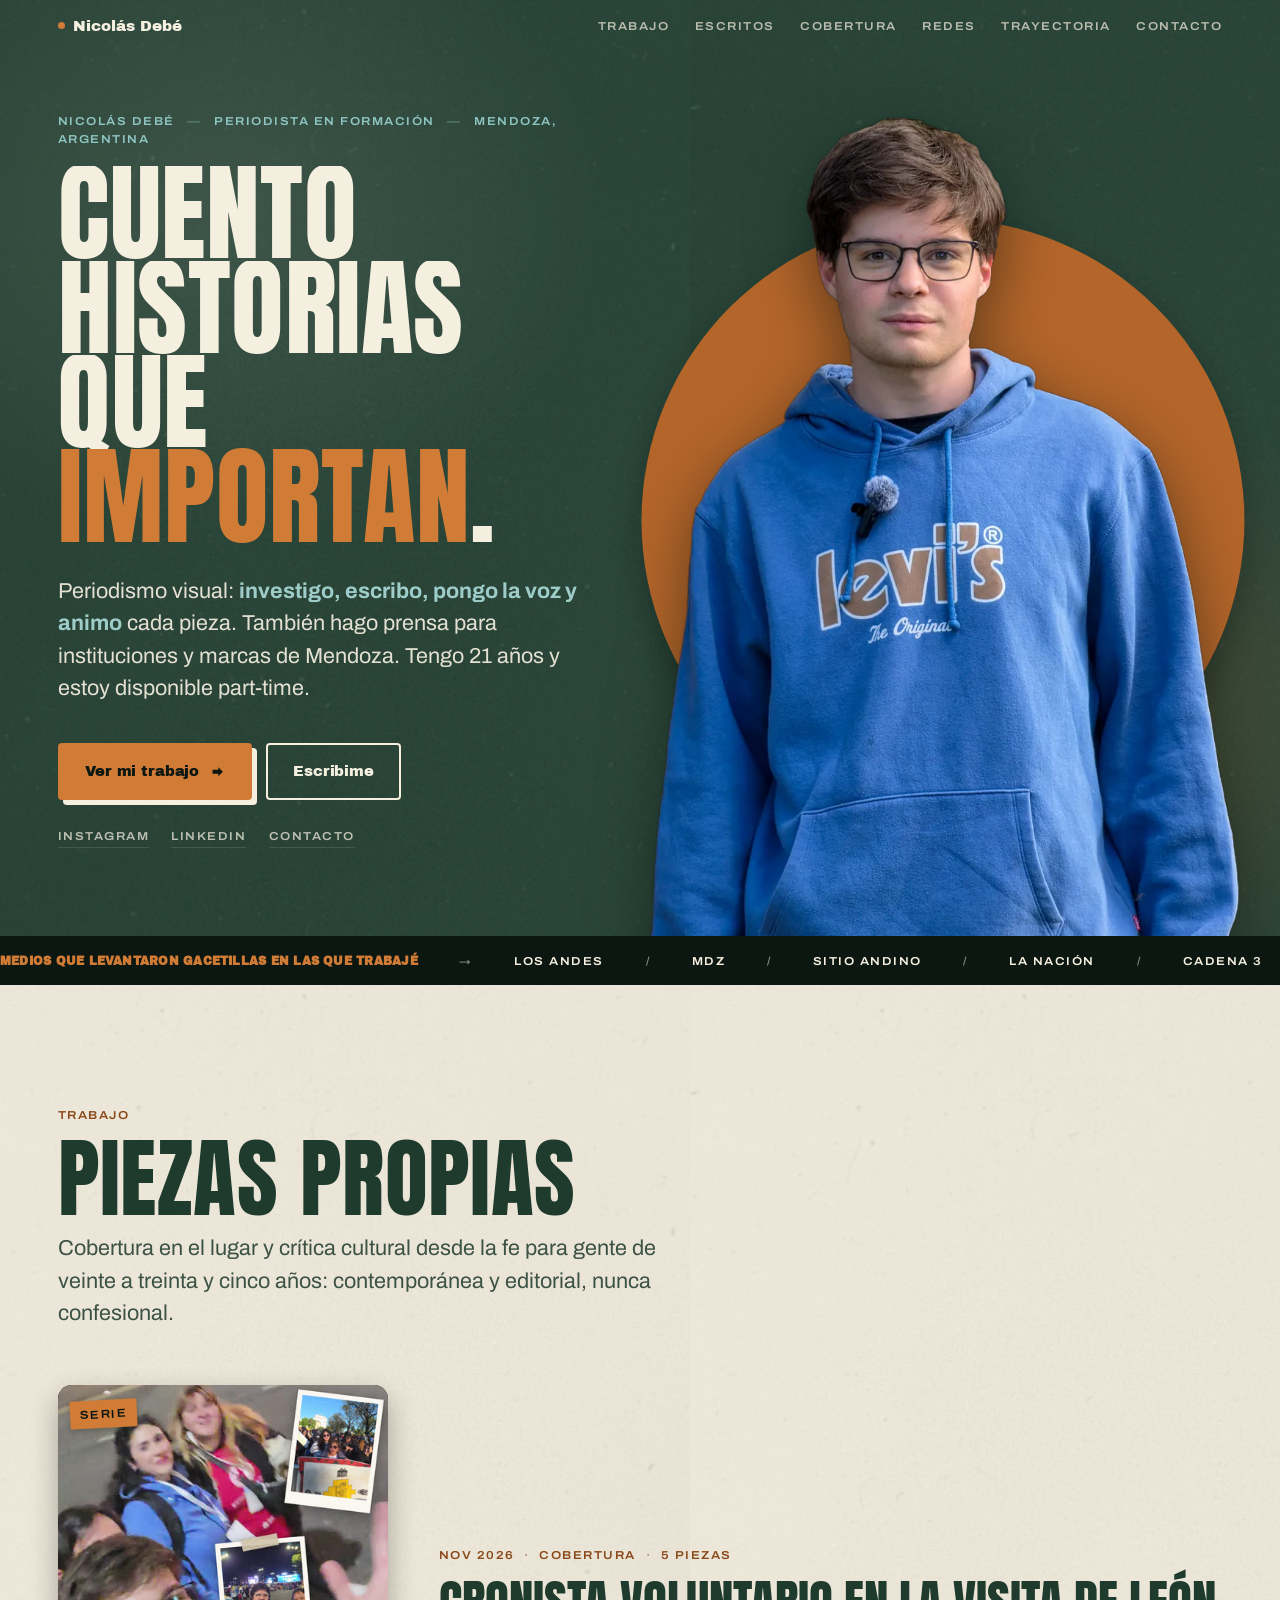
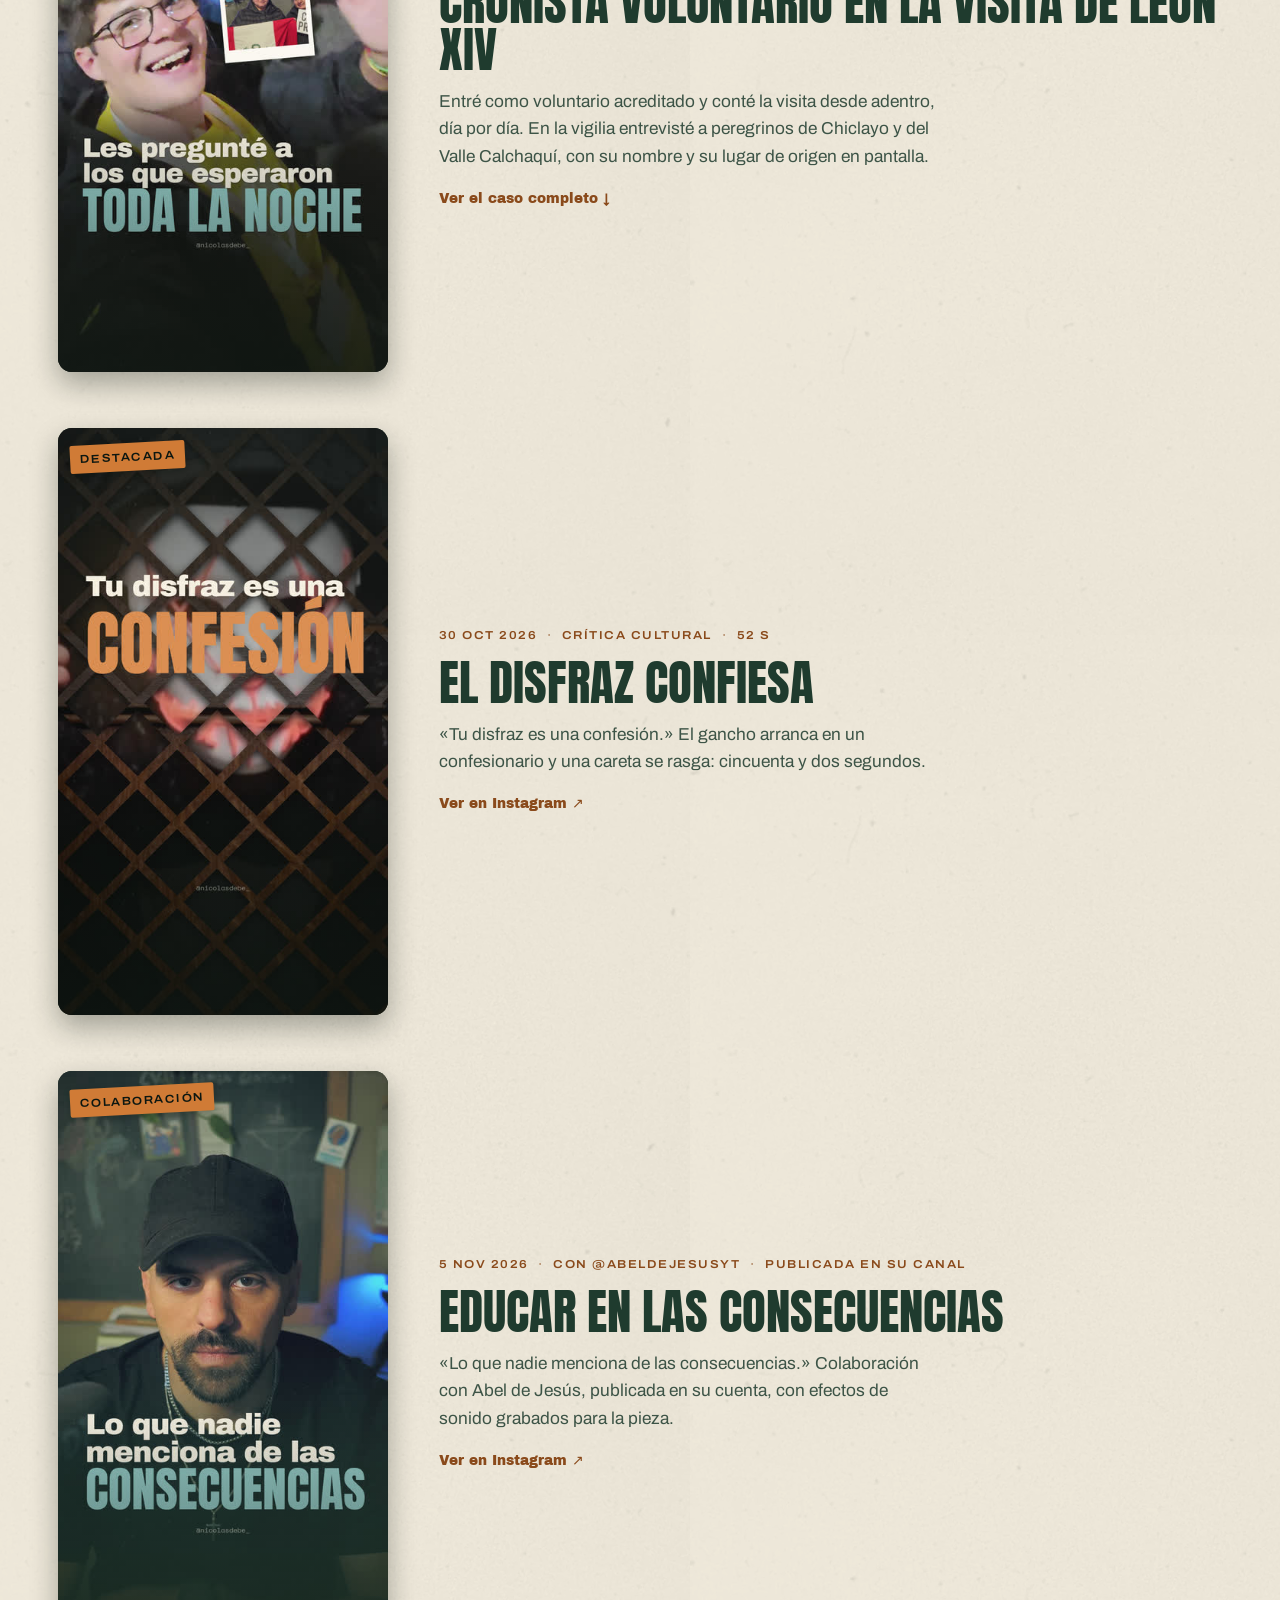
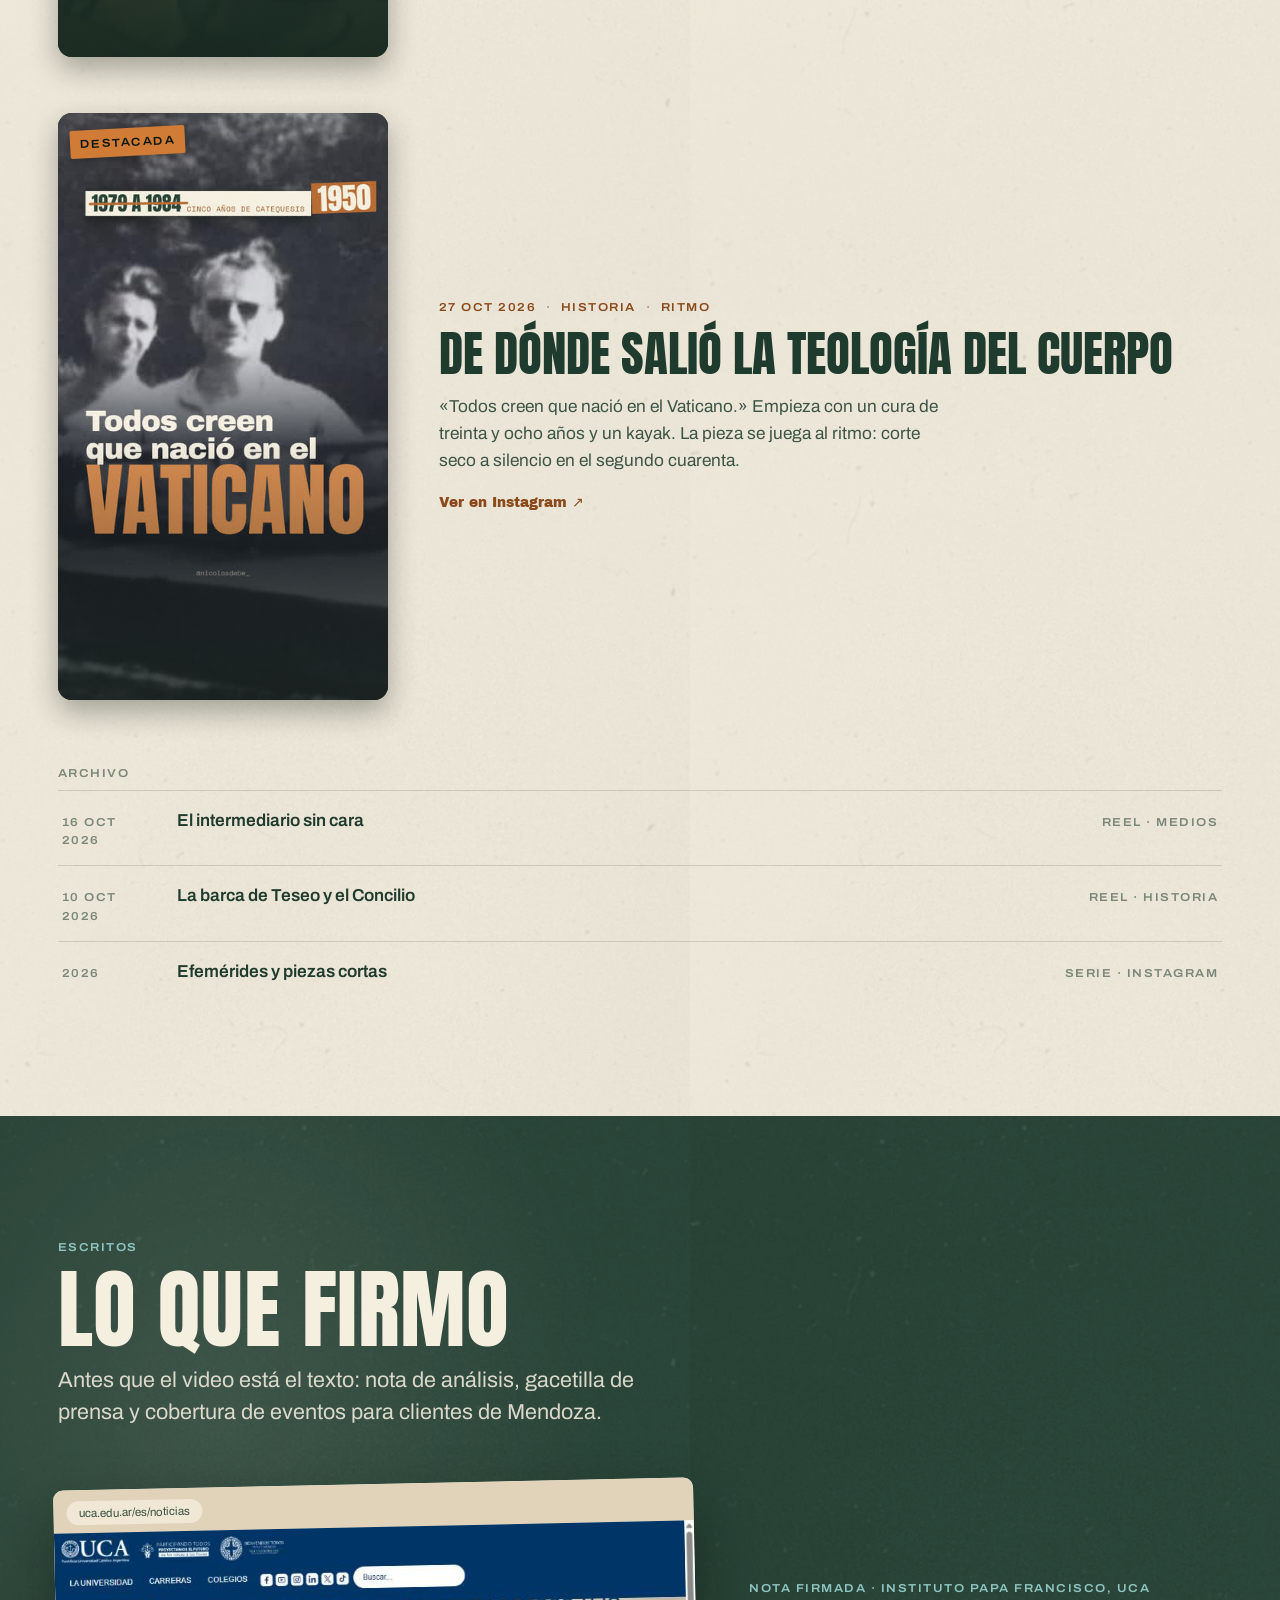
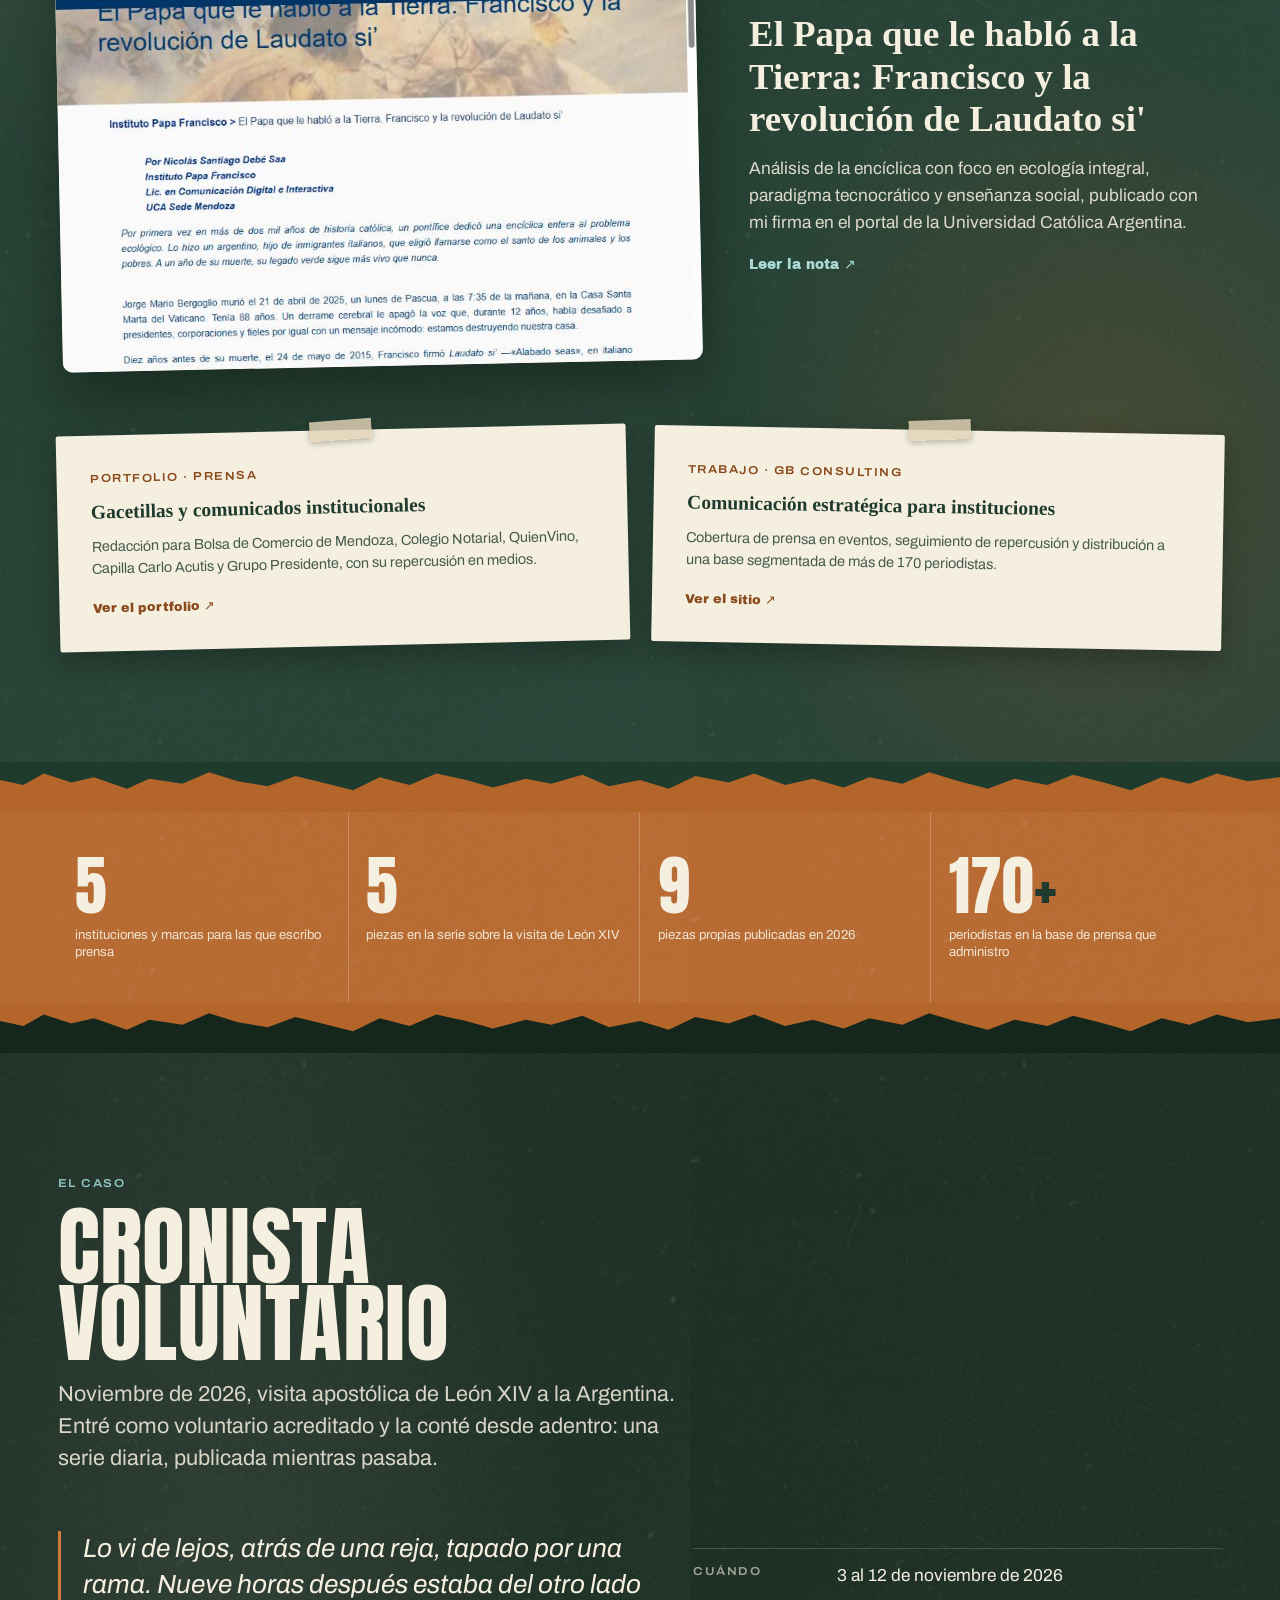
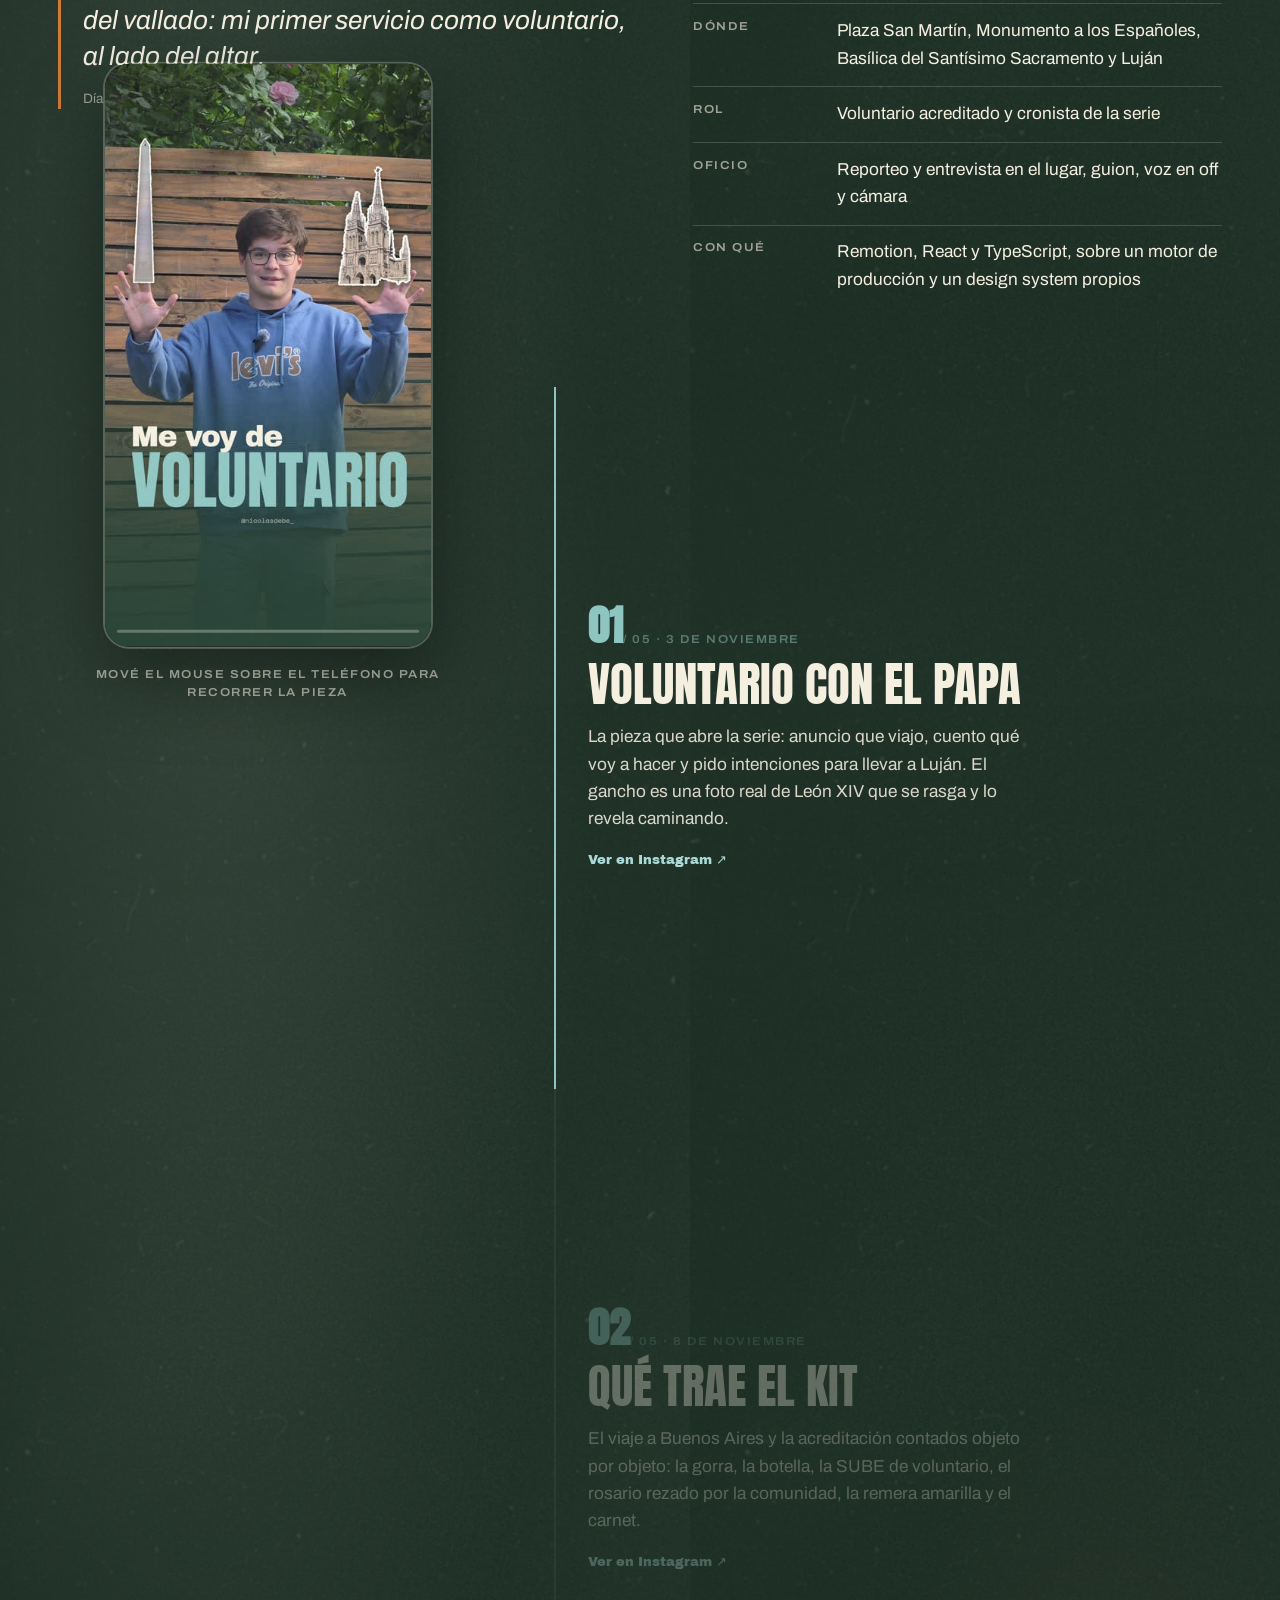
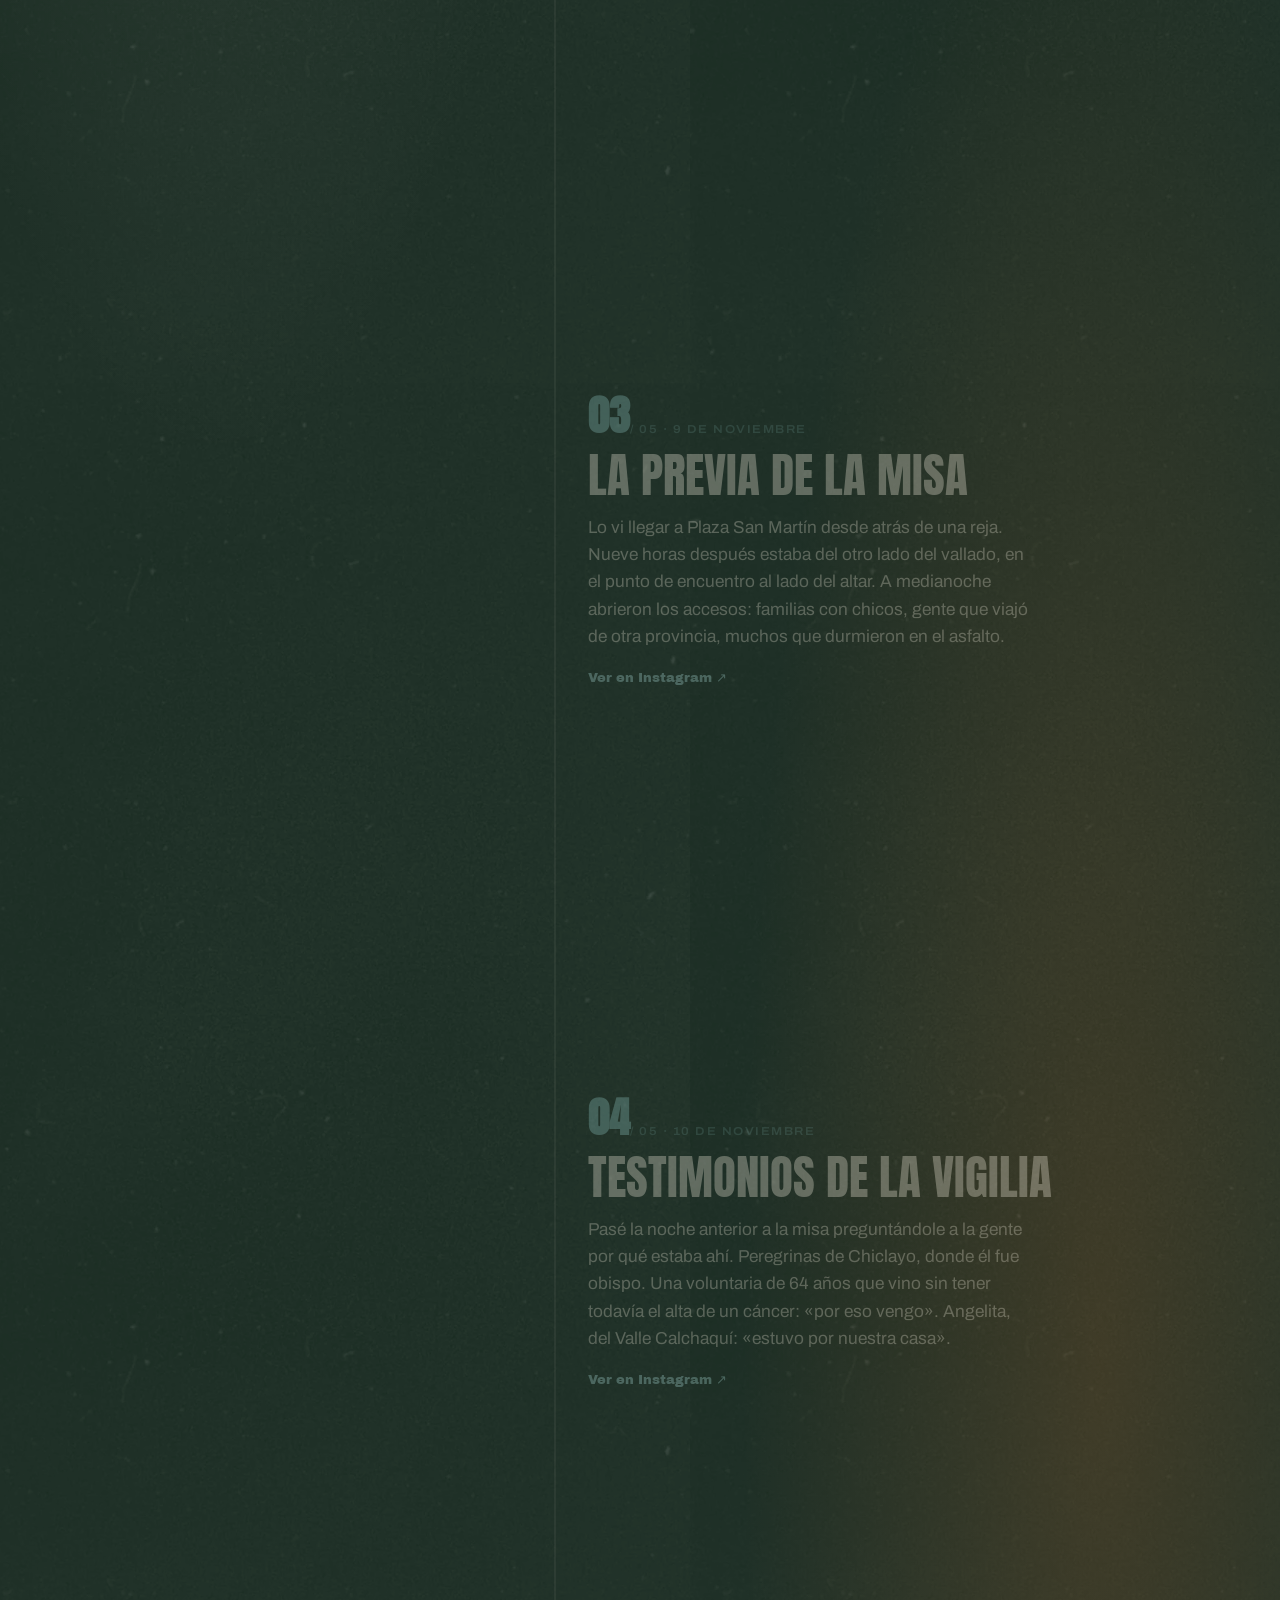
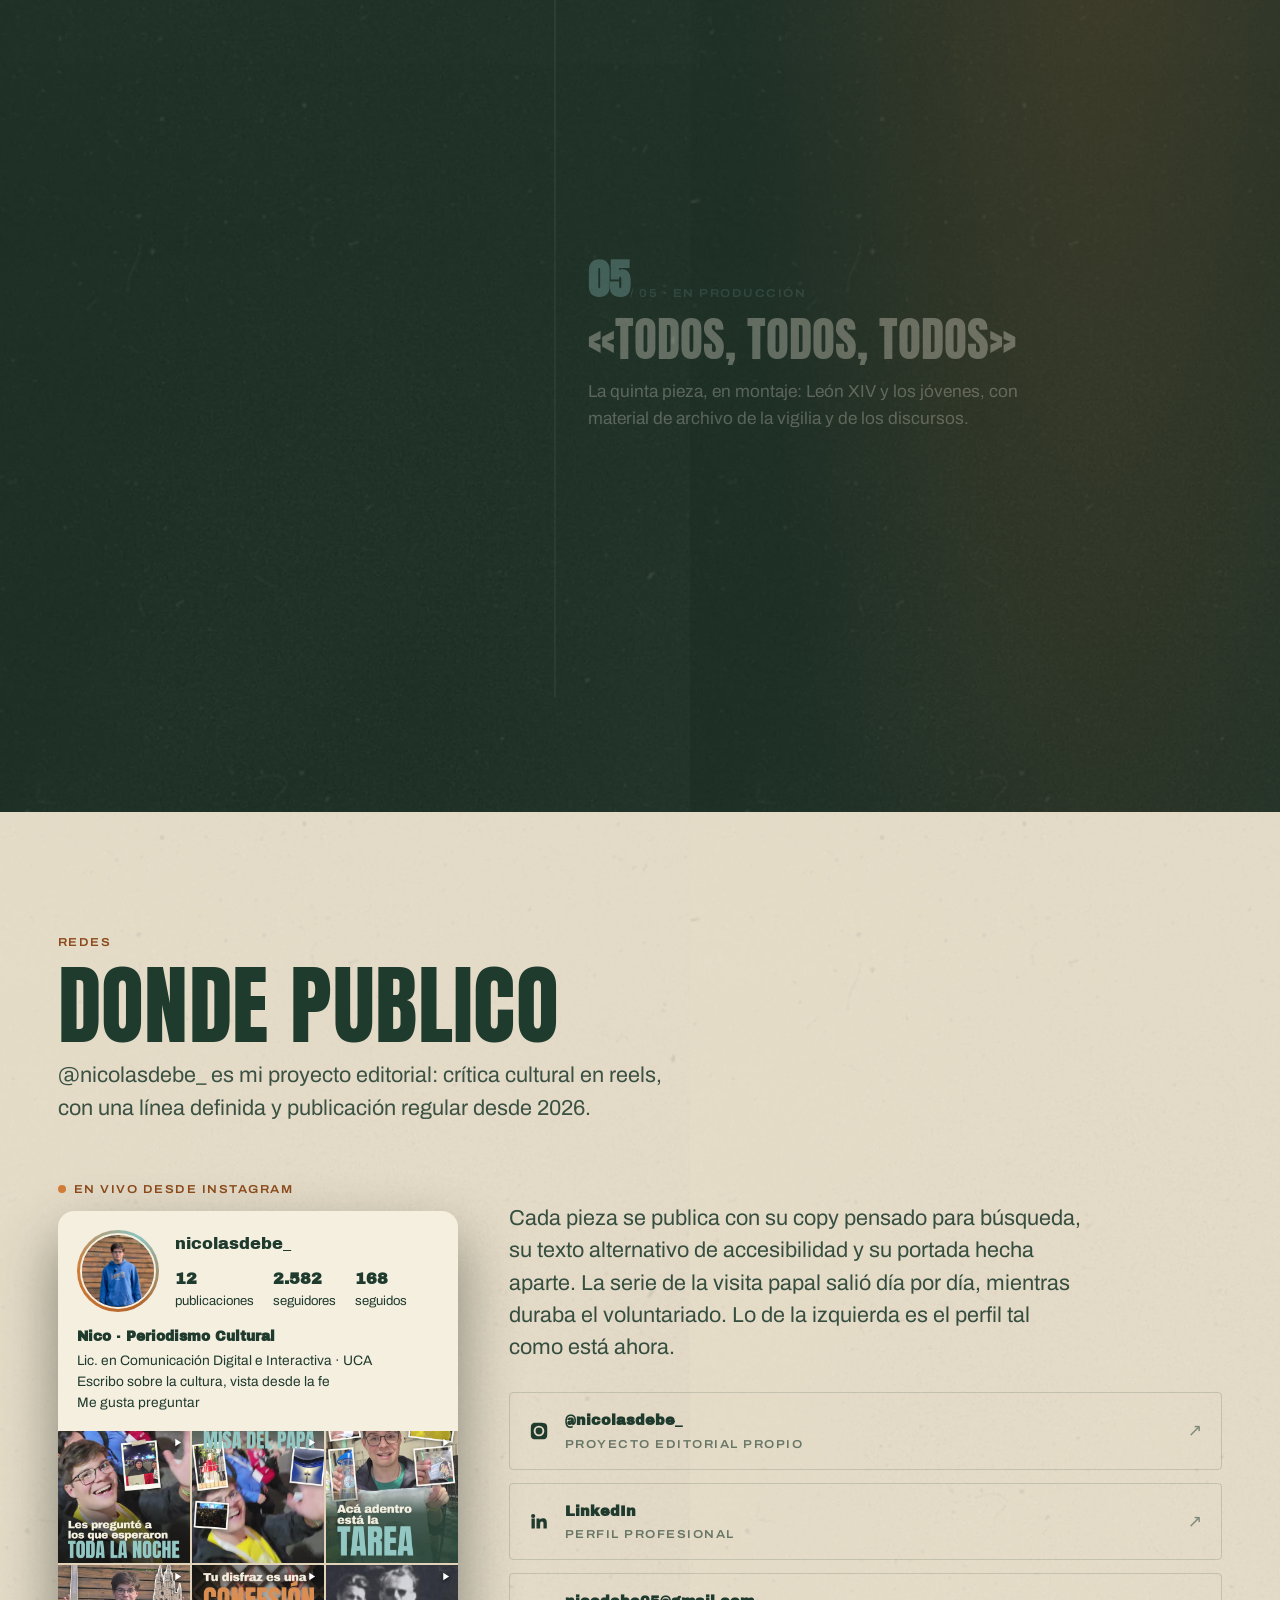
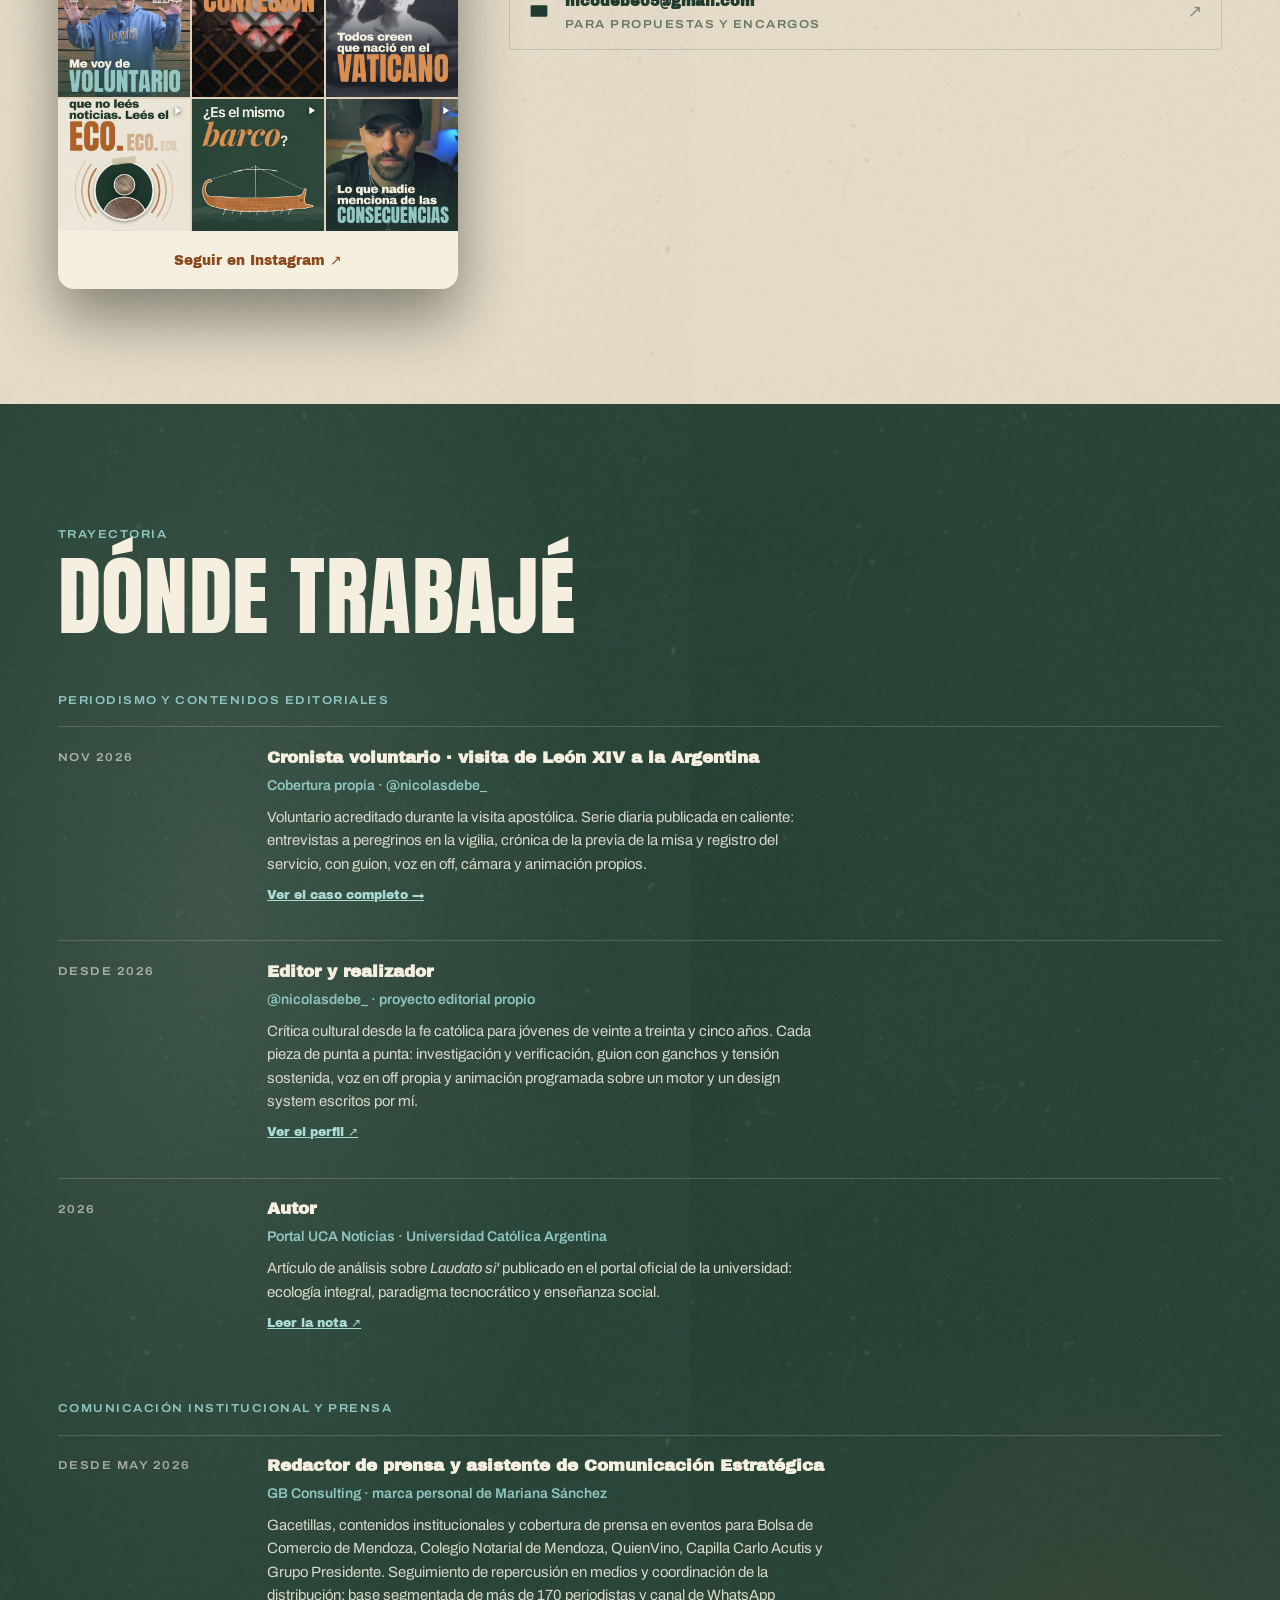
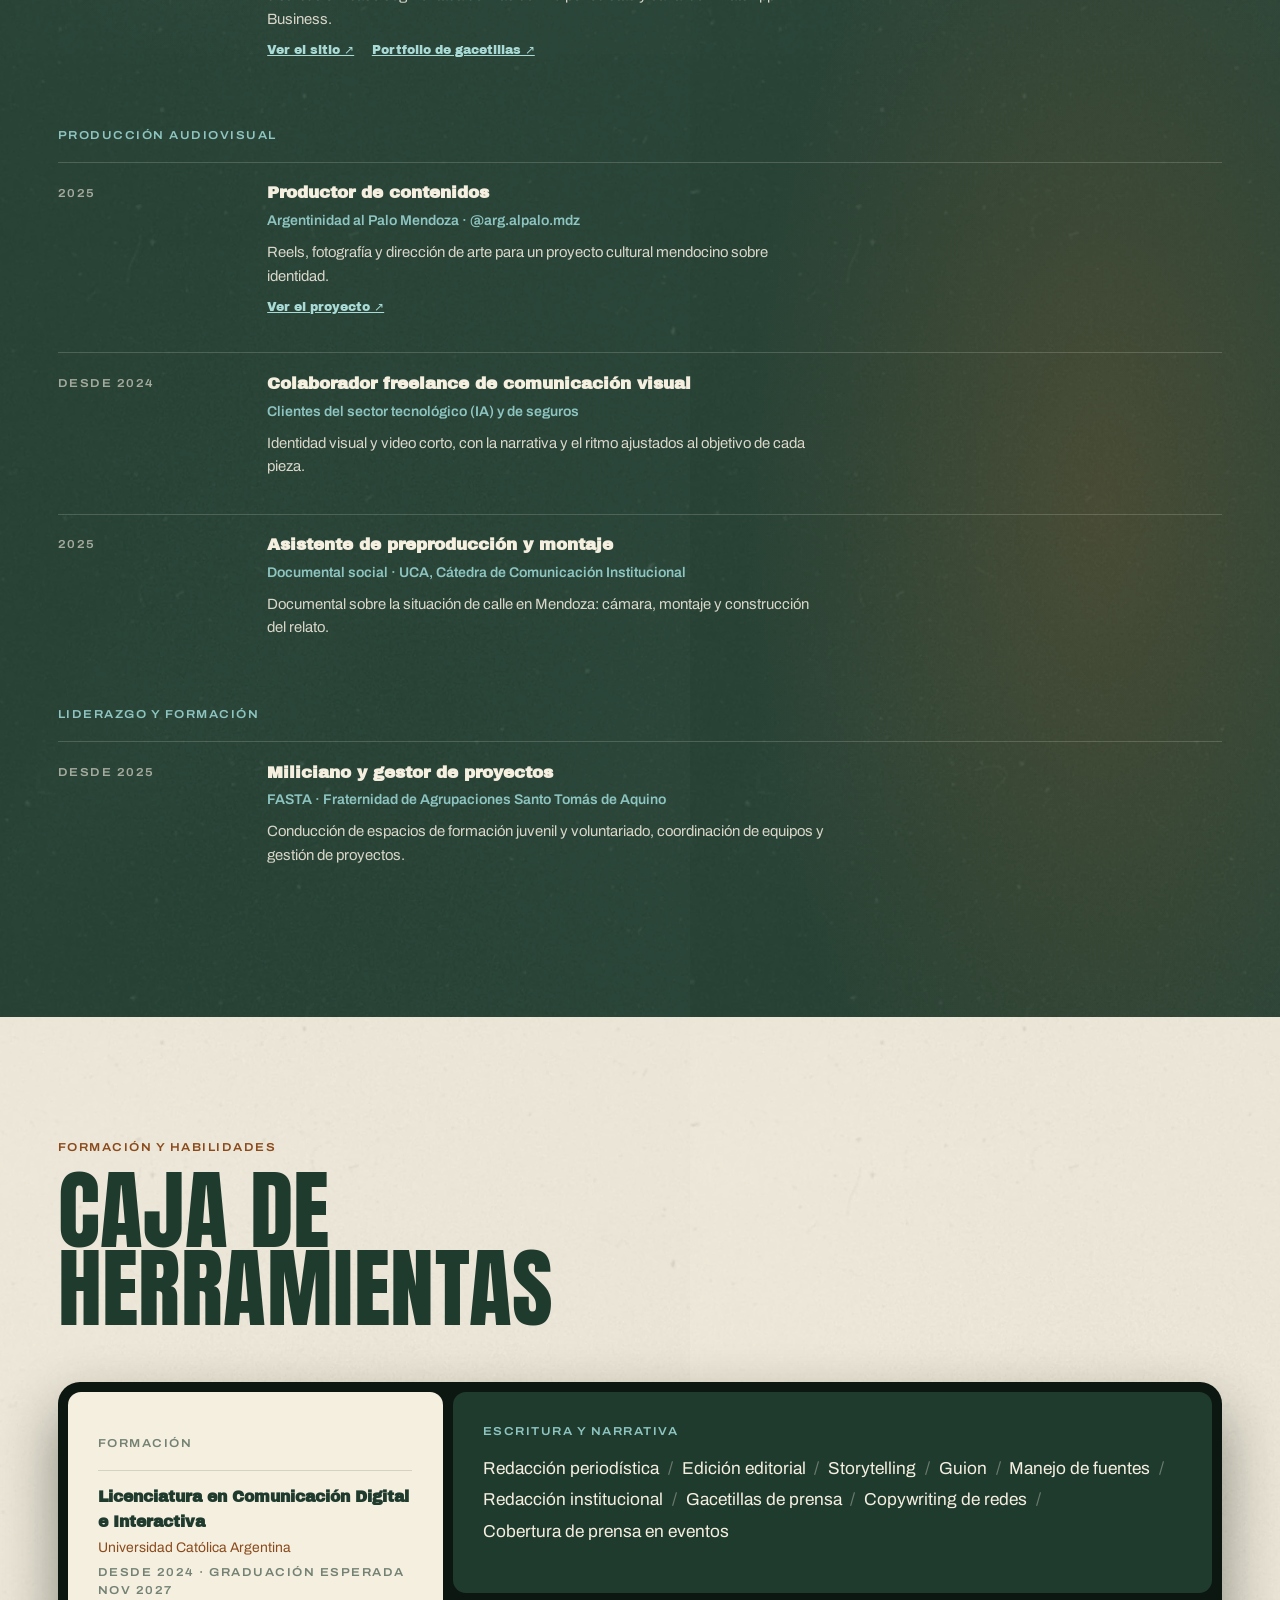
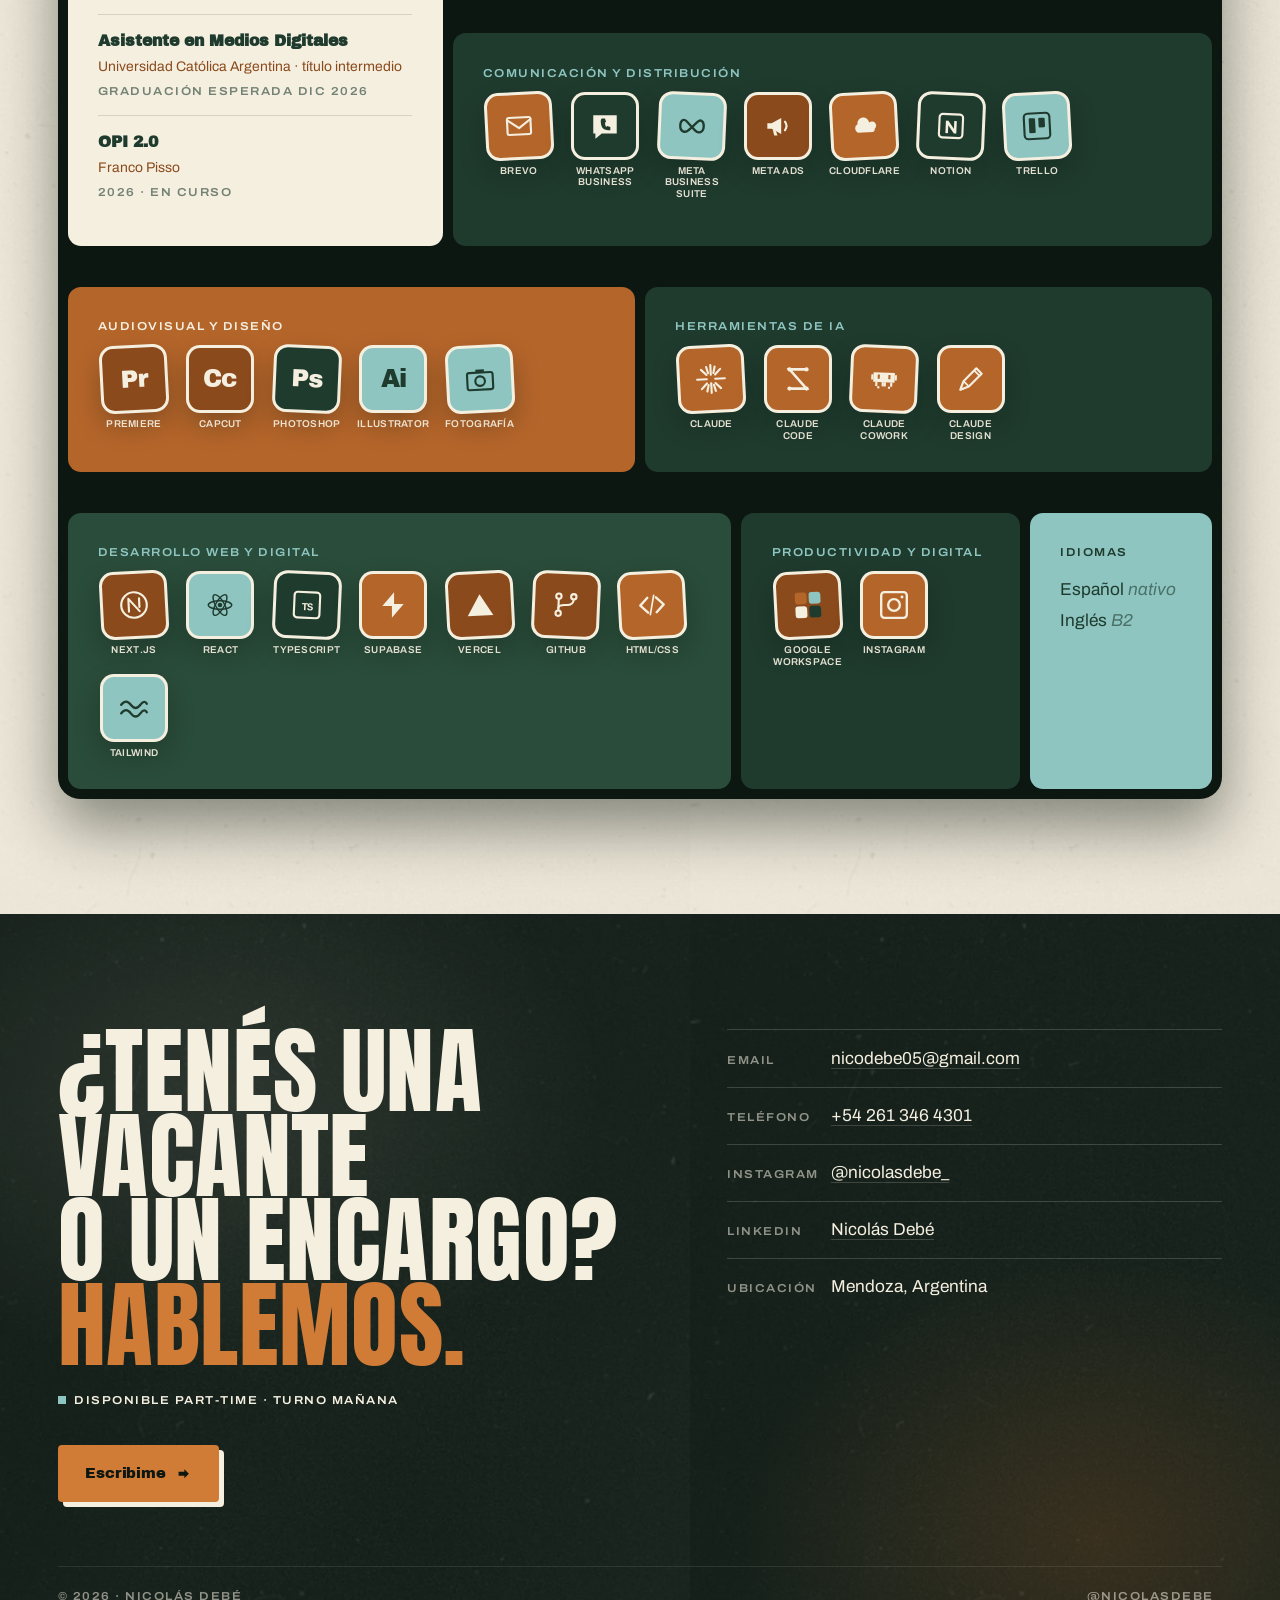
==== commit bf8620f1: "Rehace el CV como landing: collage de papel, caso del Papa con scrollytelling, Instagram en vivo Rec" ====
--- a/index.html
+++ b/index.html
@@ -2,1494 +2,753 @@
 <html lang="es">
 <head>
   <meta charset="UTF-8" />
-  <meta name="viewport" content="width=device-width, initial-scale=1.0" />
-  <title>Nicolás Debé · Periodista y comunicador digital</title>
-  <meta name="description" content="CV de Nicolás Debé. Periodista, redactor institucional y comunicador digital. Escribe sobre Magisterio, cultura y actualidad. Estudiante de Lic. en Comunicación Digital e Interactiva en la UCA. Basado en Mendoza, Argentina." />
+  <meta name="viewport" content="width=device-width, initial-scale=1, viewport-fit=cover" />
+  <title>Nicolás Debé · Periodismo visual</title>
+  <meta name="description" content="Nicolás Debé, periodista y comunicador digital de Mendoza. Cubrió la visita de León XIV a la Argentina como cronista voluntario. Reels de crítica cultural y prensa institucional." />
   <meta name="author" content="Nicolás Debé" />
-  <meta name="theme-color" content="#1F3B2E" />
+  <meta name="theme-color" content="#0C1711" />
   <link rel="canonical" href="https://nicolasdebe.github.io/Cv-portfolio/" />
-  <link rel="icon" href="data:image/svg+xml,%3Csvg xmlns='http://www.w3.org/2000/svg' viewBox='0 0 100 100'%3E%3Cpath d='M50 0 C52 38 62 48 100 50 C62 52 52 62 50 100 C48 62 38 52 0 50 C38 48 48 38 50 0 Z' fill='%23B4652A'/%3E%3C/svg%3E" />
-
-  <!-- Open Graph -->
+  <link rel="icon" href="data:image/svg+xml,%3Csvg xmlns='http://www.w3.org/2000/svg' viewBox='0 0 100 100'%3E%3Cpath d='M50 0 C52 38 62 48 100 50 C62 52 52 62 50 100 C48 62 38 52 0 50 C38 48 48 38 50 0 Z' fill='%23D07B36'/%3E%3C/svg%3E" />
+
   <meta property="og:type" content="profile" />
   <meta property="og:site_name" content="Nicolás Debé" />
-  <meta property="og:title" content="Nicolás Debé · CV 2026" />
-  <meta property="og:description" content="Periodista, redactor institucional y comunicador digital. Estudiante de Lic. en Comunicación Digital e Interactiva (UCA)." />
+  <meta property="og:title" content="Nicolás Debé · Cuento historias que importan" />
+  <meta property="og:description" content="Periodismo visual: investigo, escribo, pongo la voz y animo cada pieza. Cronista voluntario en la visita de León XIV a la Argentina." />
   <meta property="og:url" content="https://nicolasdebe.github.io/Cv-portfolio/" />
+  <meta property="og:image" content="https://nicolasdebe.github.io/Cv-portfolio/media/nicolas-hero.jpg" />
   <meta property="og:locale" content="es_AR" />
-  <meta property="profile:first_name" content="Nicolás" />
-  <meta property="profile:last_name" content="Debé" />
-
   <meta property="og:see_also" content="https://www.instagram.com/nicolasdebe_/" />
 
   <link rel="preconnect" href="https://fonts.googleapis.com" />
   <link rel="preconnect" href="https://fonts.gstatic.com" crossorigin />
-  <link href="https://fonts.googleapis.com/css2?family=Anton&family=Archivo+Black&family=Archivo:ital,wght@0,400;0,600;0,700;1,400;1,600&family=Space+Mono:ital,wght@0,400;0,700;1,400&display=swap" rel="stylesheet" />
-
-  <style>
-    /* ---------------- TOKENS ---------------- */
-    /* Design system nicolasdebe_ · versión 2026-10-15 (Máquinas v2).
-       Modo claro: crema de fondo, verde bosque de texto, madera de acento.
-       El cyan sólo aparece sobre verde (nunca sobre crema). */
-    :root {
-      --forest: #1F3B2E;
-      --forest-deep: #16291F;
-      --forest-ink: #14241B;
-      --cream: #F5EFE0;
-      --wood-display: #B4652A;
-      --wood-text: #96501F;
-      --cyan: #8EC5C1;
-      --paper-quote: #EDE3CF;
-      --paper-sheet: #E3D8C3;
-      --paper-polaroid: #FBF8F1;
-      --tape: rgba(214, 200, 172, 0.9);
-      --rule-on-cream: rgba(31, 59, 46, 0.22);
-      --rule-on-forest: rgba(245, 239, 224, 0.26);
-
-      /* Sombras: sólo papel y objetos, en verde muy oscuro, nunca negro */
-      --shadow-paper: 0 6px 14px rgba(10, 22, 16, 0.38), 0 1px 3px rgba(10, 22, 16, 0.30);
-      --shadow-paper-lift: 0 12px 24px rgba(10, 22, 16, 0.34), 0 2px 5px rgba(10, 22, 16, 0.28);
-      --shadow-paper-forest: 0 14px 28px rgba(5, 12, 8, 0.5), 0 2px 5px rgba(5, 12, 8, 0.4);
-      --shadow-tape: 0 1px 3px rgba(10, 22, 16, 0.30);
-
-      --radius-max: 4px;
-      --ease-out: cubic-bezier(.2, .7, .2, 1);
-
-      /* Alias heredados del diseño anterior, ya apuntando al design system */
-      --wheat: var(--cream);
-      --wheat-warm: var(--paper-sheet);
-      --dark-cyan: var(--cyan);
-      --stormy-teal: var(--forest);
-      --stormy-teal-deep: var(--forest-deep);
-      --terracotta: var(--wood-display);
-      --terracotta-deep: var(--wood-text);
-      --espresso: var(--wood-text);
-      --espresso-ink: var(--forest-ink);
-      --ink: var(--forest-ink);
-    }
-
-    * { margin: 0; padding: 0; box-sizing: border-box; }
-    html { scroll-behavior: smooth; }
-
-    /* Focus visible unificado para navegación por teclado */
-    :focus-visible {
-      outline: 2px solid var(--terracotta);
-      outline-offset: 3px;
-      border-radius: 2px;
-    }
-    .print-btn:focus-visible {
-      outline-offset: 4px;
-    }
-    body {
-      font-family: 'Archivo', system-ui, sans-serif;
-      background: var(--stormy-teal);
-      color: var(--wheat);
-      line-height: 1.5;
-      overflow-x: hidden;
-      -webkit-font-smoothing: antialiased;
-      -moz-osx-font-smoothing: grayscale;
-    }
-
-    /* Grain overlay (atmosphere) */
-    body::before {
-      content: '';
-      position: fixed;
-      inset: 0;
-      pointer-events: none;
-      z-index: 9999;
-      opacity: 0.12;
-      mix-blend-mode: multiply;
-      background-image: url("data:image/svg+xml,%3Csvg viewBox='0 0 200 200' xmlns='http://www.w3.org/2000/svg'%3E%3Cfilter id='n'%3E%3CfeTurbulence type='fractalNoise' baseFrequency='0.9' numOctaves='3' stitchTiles='stitch'/%3E%3C/filter%3E%3Crect width='100%25' height='100%25' filter='url(%23n)'/%3E%3C/svg%3E");
-    }
-
-    /* ---------------- TYPOGRAPHY UTILS ---------------- */
-    .display {
-      font-family: 'Archivo Black', 'Archivo', system-ui, sans-serif;
-      letter-spacing: -0.03em;
-      line-height: 0.95;
-      text-transform: none;
-      font-weight: 400;
-    }
-    .mono {
-      font-family: 'Space Mono', ui-monospace, monospace;
-      letter-spacing: 0.08em;
-      text-transform: uppercase;
-      font-size: 0.75rem;
-      font-weight: 500;
-    }
-
-    /* Star (NYNÄ palette motif: 4-pointed sparkle) */
-    .star {
-      display: inline-block;
-      vertical-align: middle;
-      width: 1em;
-      height: 1em;
-      background: currentColor;
-      -webkit-mask: url("data:image/svg+xml;utf8,%3Csvg xmlns='http://www.w3.org/2000/svg' viewBox='0 0 100 100'%3E%3Cpath d='M50 0 C52 38 62 48 100 50 C62 52 52 62 50 100 C48 62 38 52 0 50 C38 48 48 38 50 0 Z' fill='black'/%3E%3C/svg%3E") no-repeat center / contain;
-              mask: url("data:image/svg+xml;utf8,%3Csvg xmlns='http://www.w3.org/2000/svg' viewBox='0 0 100 100'%3E%3Cpath d='M50 0 C52 38 62 48 100 50 C62 52 52 62 50 100 C48 62 38 52 0 50 C38 48 48 38 50 0 Z' fill='black'/%3E%3C/svg%3E") no-repeat center / contain;
-    }
-
-    /* ---------------- HERO ---------------- */
-    .hero {
-      min-height: min(86vh, 760px);
-      padding: 1.5rem clamp(1.5rem, 4vw, 4rem) 2.5rem;
-      display: grid;
-      grid-template-rows: auto 1fr auto;
-      gap: 1.5rem;
-      position: relative;
-      background: var(--forest);
-    }
-
-    .hero-top {
-      display: flex;
-      justify-content: space-between;
-      align-items: center;
-      gap: 1rem;
-      color: var(--cream);
-      padding-right: 12rem;
-    }
-    .hero-top .star { color: var(--terracotta); margin-right: 0.5em; }
-
-    .hero-main {
-      display: grid;
-      grid-template-columns: minmax(0, 1.4fr) minmax(0, 1fr);
-      gap: 2rem;
-      align-items: center;
-    }
-
-    .name-block { position: relative; z-index: 2; }
-
-    .name {
-      font-family: 'Anton', 'Archivo Black', Impact, sans-serif;
-      font-size: clamp(4rem, 13vw, 13rem);
-      line-height: 0.86;
-      letter-spacing: 0;
-      text-transform: uppercase;
-      color: var(--cream);
-    }
-    .name .row {
-      display: block;
-      overflow: hidden;
-      /* Anton necesita aire arriba para que no se corte la tilde de DEBÉ */
-      padding-top: 0.26em;
-      margin-top: -0.26em;
-    }
-    .name .row span {
-      display: inline-block;
-      transform: translateY(110%);
-      animation: rise 1.1s cubic-bezier(0.2, 0.8, 0.2, 1) forwards;
-    }
-    .name .row.first span { animation-delay: 0.1s; }
-    .name .row.second span { animation-delay: 0.28s; }
-
-    .name .outlined {
-      color: var(--cyan);
-    }
-
-    @keyframes rise {
-      to { transform: translateY(0); }
-    }
-
-    .hero-tagline {
-      font-family: 'Archivo', system-ui, sans-serif;
-      font-style: italic;
-      font-size: clamp(1.05rem, 1.5vw, 1.3rem);
-      color: var(--wheat);
-      max-width: 36ch;
-      margin-top: 1.2rem;
-      opacity: 0;
-      animation: fadeUp 0.9s ease 0.7s forwards;
-    }
-
-    .hero-status {
-      display: flex;
-      align-items: center;
-      flex-wrap: wrap;
-      gap: 0.7rem 0.9rem;
-      margin-top: 1.6rem;
-      opacity: 0;
-      animation: fadeUp 0.9s ease 0.95s forwards;
-    }
-    .hero-status-pill {
-      display: inline-block;
-      padding: 0.4rem 0.85rem;
-      background: var(--wood-text);
-      color: var(--cream);
-      border-radius: 0;
-      font-family: 'Space Mono', monospace;
-      font-size: 0.72rem;
-      font-weight: 700;
-      letter-spacing: 0.12em;
-      text-transform: uppercase;
-      box-shadow: none;
-    }
-    .hero-status-text {
-      font-family: 'Archivo', system-ui, sans-serif;
-      font-size: clamp(1rem, 1.2vw, 1.15rem);
-      color: var(--wheat);
-      letter-spacing: 0.005em;
-    }
-
-    @keyframes fadeUp {
-      from { opacity: 0; transform: translateY(20px); }
-      to   { opacity: 1; transform: translateY(0); }
-    }
-
-    /* Polaroid: foto pegada estilo recuerdo */
-    .monogram {
-      position: relative;
-      width: 100%;
-      max-width: 320px;
-      justify-self: end;
-      align-self: center;
-      padding: 14px 14px 18px;
-      background: var(--paper-polaroid);
-      border-radius: var(--radius-max);
-      transform: rotate(-2.3deg);
-      box-shadow: var(--shadow-paper-forest);
-      opacity: 0;
-      animation: polaroidIn 1.1s cubic-bezier(0.2, 0.8, 0.2, 1) 0.5s forwards;
-      transition: transform 0.6s cubic-bezier(0.2, 0.8, 0.2, 1);
-      will-change: transform;
-    }
-    .monogram:hover {
-      transform: rotate(-0.5deg) translateY(-4px);
-    }
-    @keyframes polaroidIn {
-      0%   { opacity: 0; transform: rotate(-8deg) translateY(40px) scale(0.92); }
-      60%  { opacity: 1; transform: rotate(-1deg) translateY(0) scale(1.02); }
-      100% { opacity: 1; transform: rotate(-2.3deg) translateY(0) scale(1); }
-    }
-
-    .monogram-photo {
-      display: block;
-      width: 100%;
-      aspect-ratio: 4 / 5;
-      object-fit: cover;
-      object-position: center 12%;
-      background: var(--forest);
-    }
-
-    /* Caption manuscrito */
-    .monogram::after {
-      content: '';
-      display: none;
-    }
-
-    /* Cinta de papel arriba */
-    .monogram::before {
-      content: '';
-      position: absolute;
-      top: -16px;
-      left: 50%;
-      transform: translateX(-50%) rotate(3deg);
-      width: 90px;
-      height: 24px;
-      background: var(--tape);
-      box-shadow: var(--shadow-tape);
-      z-index: 2;
-    }
-
-    @keyframes spin {
-      from { transform: rotate(0deg); }
-      to { transform: rotate(360deg); }
-    }
-
-    .hero-bottom {
-      display: flex;
-      justify-content: space-between;
-      align-items: flex-end;
-      color: var(--wheat);
-      gap: 2rem;
-      flex-wrap: wrap;
-    }
-    .hero-index {
-      display: flex;
-      flex-wrap: wrap;
-      gap: 0.4rem 1.6rem;
-    }
-    .hero-index a {
-      color: var(--cream);
-      text-decoration: none;
-      opacity: 0.72;
-      padding-bottom: 2px;
-      border-bottom: 1px solid transparent;
-      transition: opacity 0.25s ease, border-color 0.25s ease;
-    }
-    .hero-index a:hover,
-    .hero-index a:focus-visible {
-      opacity: 1;
-      border-bottom-color: var(--cyan);
-    }
-    .hero-bottom .pulse {
-      display: inline-flex;
-      align-items: center;
-      gap: 0.6em;
-    }
-    .pulse-dot {
-      width: 8px; height: 8px; border-radius: 50%;
-      background: var(--terracotta);
-      animation: pulse 1.6s ease-in-out infinite;
-    }
-    @keyframes pulse {
-      0%, 100% { opacity: 1; transform: scale(1); }
-      50% { opacity: 0.4; transform: scale(0.7); }
-    }
-
-    /* ---------------- SECTION (cream panel) ---------------- */
-    .section {
-      position: relative;
-      background: var(--wheat);
-      color: var(--ink);
-      padding: clamp(3rem, 7vw, 6rem) clamp(1.5rem, 4vw, 4rem) clamp(3rem, 6vw, 5rem);
-      border-radius: 0;
-      margin-top: -2rem;
-      box-shadow: none;
-    }
-    .section + .section { margin-top: 2rem; border-radius: 0; }
-
-    /* El feed de nicolasdebe_ alterna claro y oscuro de forma binaria.
-       Sobre verde se habilita el cyan; sobre crema está prohibido. */
-    .section--dark {
-      background: var(--forest);
-      color: var(--cream);
-    }
-    .section--dark .section-header { border-bottom-color: var(--rule-on-forest); }
-    .section--dark .section-title { color: var(--cream); }
-    .section--dark .section-num { color: var(--cyan); }
-    .section--dark .section-num b { color: var(--cyan); }
-    .section--dark .section-meta { color: var(--cyan); }
-    .section--dark .exp-group-label {
-      color: var(--cyan);
-      border-bottom-color: var(--rule-on-forest);
-    }
-    .section--dark .exp-group-label .star { color: var(--cyan); }
-    .section--dark .exp-item { border-bottom-color: var(--rule-on-forest); }
-    .section--dark .exp-date { color: var(--cyan); }
-    .section--dark .exp-content h3 { color: var(--cream); }
-    .section--dark .exp-content .org { color: var(--cyan); }
-    .section--dark .exp-content p { color: var(--cream); }
-    .section--dark .exp-link {
-      color: var(--cyan);
-      border-bottom-color: var(--cyan);
-    }
-    .section--dark .exp-link:hover {
-      color: var(--cream);
-      border-bottom-color: var(--cream);
-    }
-
-    .section-header {
-      display: grid;
-      grid-template-columns: auto 1fr;
-      gap: 1.5rem;
-      align-items: end;
-      margin-bottom: clamp(2rem, 4vw, 3.5rem);
-      border-bottom: 2px solid var(--ink);
-      padding-bottom: 1rem;
-    }
-    /* Numeral del design system: Anton, interlineado 0.86 */
-    .section-num {
-      display: flex;
-      flex-direction: column;
-      align-items: flex-start;
-      font-family: 'Space Mono', monospace;
-      font-size: 0.72rem;
-      color: var(--wood-text);
-      font-weight: 700;
-      letter-spacing: 0.12em;
-      text-transform: uppercase;
-      align-self: end;
-      padding-top: 0;
-    }
-    .section-num b {
-      font-family: 'Anton', 'Archivo Black', Impact, sans-serif;
-      font-size: clamp(3.2rem, 6vw, 5rem);
-      line-height: 0.86;
-      font-weight: 400;
-      letter-spacing: 0;
-      color: var(--wood-display);
-      margin-bottom: 0.15em;
-    }
-    .section-title {
-      font-size: clamp(2.8rem, 7vw, 5.5rem);
-      color: var(--ink);
-    }
-    .section-meta {
-      grid-column: 1 / -1;
-      font-family: 'Space Mono', monospace;
-      font-size: 0.7rem;
-      color: var(--espresso);
-      letter-spacing: 0.1em;
-      text-transform: uppercase;
-      margin-top: -0.5rem;
-    }
-
-    /* Reveal on scroll */
-    .reveal {
-      opacity: 0;
-      transform: translateY(28px);
-      transition: opacity 0.9s cubic-bezier(0.2, 0.7, 0.2, 1), transform 0.9s cubic-bezier(0.2, 0.7, 0.2, 1);
-    }
-    .reveal.in {
-      opacity: 1;
-      transform: translateY(0);
-    }
-
-    /* ---------------- PERFIL ---------------- */
-    .perfil-body {
-      font-family: 'Archivo', system-ui, sans-serif;
-      font-size: clamp(1.3rem, 2.1vw, 1.7rem);
-      line-height: 1.5;
-      color: var(--espresso-ink);
-      max-width: 60ch;
-      font-weight: 400;
-    }
-    .perfil-body em {
-      color: var(--terracotta-deep);
-      font-style: italic;
-    }
-    .perfil-tags {
-      margin-top: 2.5rem;
-      display: flex;
-      flex-wrap: wrap;
-      gap: 0.6rem;
-    }
-    .tag {
-      font-family: 'Space Mono', monospace;
-      font-size: 0.7rem;
-      letter-spacing: 0.1em;
-      text-transform: uppercase;
-      padding: 0.45rem 0.75rem;
-      border: 1.5px solid var(--ink);
-      border-radius: 0;
-      color: var(--ink);
-      transition: all 0.25s ease;
-    }
-    .tag:hover {
-      background: var(--ink);
-      color: var(--wheat);
-    }
-
-    /* ---------------- EXPERIENCIA ---------------- */
-    .exp-group {
-      margin-bottom: 3.5rem;
-    }
-    .exp-group:last-child { margin-bottom: 0; }
-    .exp-group-label {
-      font-family: 'Space Mono', monospace;
-      font-size: 0.72rem;
-      color: var(--espresso);
-      letter-spacing: 0.15em;
-      text-transform: uppercase;
-      font-weight: 700;
-      margin-bottom: 1.5rem;
-      padding-bottom: 0.5rem;
-      border-bottom: 1px dashed var(--espresso);
-    }
-    .exp-group-label .star { color: var(--terracotta); }
-    .exp-item {
-      display: grid;
-      grid-template-columns: 9rem 1fr;
-      gap: 2rem;
-      padding: 1.5rem 0;
-      border-bottom: 1px solid var(--rule-on-cream);
-    }
-    .exp-item:last-child { border-bottom: none; }
-    .exp-date {
-      font-family: 'Space Mono', monospace;
-      font-size: 0.9rem;
-      color: var(--espresso);
-      font-weight: 700;
-      letter-spacing: 0.04em;
-      padding-top: 0.4rem;
-    }
-    .exp-content h3 {
-      font-family: 'Archivo Black', 'Archivo', system-ui, sans-serif;
-      font-weight: 400;
-      font-size: clamp(1.25rem, 1.9vw, 1.65rem);
-      letter-spacing: 0.005em;
-      line-height: 1.1;
-      margin-bottom: 0.4rem;
-      color: var(--ink);
-      text-transform: none;
-    }
-    .exp-content .org {
-      font-family: 'Archivo', system-ui, sans-serif;
-      font-style: italic;
-      font-size: 1rem;
-      color: var(--terracotta-deep);
-      margin-bottom: 0.8rem;
-    }
-    .exp-content p {
-      font-family: 'Archivo', system-ui, sans-serif;
-      font-size: 1.02rem;
-      line-height: 1.55;
-      color: var(--espresso-ink);
-      max-width: 60ch;
-    }
-    .exp-link {
-      display: inline-flex;
-      align-items: center;
-      gap: 0.4em;
-      margin-top: 0.8rem;
-      color: var(--terracotta-deep);
-      text-decoration: none;
-      font-family: 'Space Mono', monospace;
-      font-size: 0.75rem;
-      letter-spacing: 0.1em;
-      text-transform: uppercase;
-      font-weight: 700;
-      border-bottom: 1.5px solid var(--terracotta-deep);
-      padding-bottom: 2px;
-      transition: all 0.25s ease;
-    }
-    .exp-link:hover {
-      color: var(--ink);
-      border-bottom-color: var(--ink);
-      letter-spacing: 0.14em;
-    }
-    .exp-link::after {
-      content: '↗';
-      transition: transform 0.25s ease;
-    }
-    .exp-link:hover::after {
-      transform: translate(2px, -2px);
-    }
-    .exp-link + .exp-link { margin-left: 1.75rem; }
-
-    /* ---------------- TWO-COL (formación + habilidades) ---------------- */
-    .two-col {
-      display: grid;
-      grid-template-columns: 1fr 1fr;
-      gap: 4rem;
-    }
-    .sub-block-title {
-      font-family: 'Archivo Black', 'Archivo', system-ui, sans-serif;
-      font-size: 1.6rem;
-      letter-spacing: -0.02em;
-      text-transform: none;
-      color: var(--ink);
-      margin-bottom: 1.5rem;
-      padding-bottom: 0.5rem;
-      border-bottom: 2px solid var(--terracotta);
-    }
-    .edu-item {
-      padding: 1rem 0;
-      border-bottom: 1px solid var(--rule-on-cream);
-    }
-    .edu-item:last-child { border-bottom: none; }
-    .edu-item h4 {
-      font-family: 'Archivo', system-ui, sans-serif;
-      font-weight: 600;
-      font-size: 1.05rem;
-      color: var(--ink);
-      line-height: 1.3;
-      margin-bottom: 0.25rem;
-    }
-    .edu-item .where {
-      font-family: 'Archivo', system-ui, sans-serif;
-      font-style: italic;
-      color: var(--espresso);
-      font-size: 0.95rem;
-    }
-    .edu-item .when {
-      font-family: 'Space Mono', monospace;
-      font-size: 0.72rem;
-      color: var(--espresso);
-      letter-spacing: 0.08em;
-      text-transform: uppercase;
-      margin-top: 0.3rem;
-    }
-
-    .skills-cat {
-      margin-bottom: 1.8rem;
-    }
-    .skills-cat:last-child { margin-bottom: 0; }
-    .skills-cat-label {
-      font-family: 'Space Mono', monospace;
-      font-size: 0.7rem;
-      color: var(--espresso);
-      letter-spacing: 0.12em;
-      text-transform: uppercase;
-      font-weight: 700;
-      margin-bottom: 0.6rem;
-    }
-    .skills-cat-list {
-      display: flex;
-      flex-wrap: wrap;
-      gap: 0.4rem;
-    }
-    .skill-chip {
-      font-family: 'Archivo', system-ui, sans-serif;
-      font-size: 0.95rem;
-      padding: 0.3rem 0.75rem;
-      background: var(--wheat-warm);
-      color: var(--ink);
-      border-radius: var(--radius-max);
-      border: 1px solid var(--rule-on-cream);
-    }
-
-    /* Tiles de herramientas: monogramas de app en la paleta del design system */
-    .tool-grid {
-      display: flex;
-      flex-wrap: wrap;
-      gap: 1.25rem 0.85rem;
-      margin-top: 0.2rem;
-    }
-    .tool {
-      display: flex;
-      flex-direction: column;
-      align-items: center;
-      gap: 0.5rem;
-      width: 70px;
-    }
-    .tool-tile {
-      width: 58px;
-      height: 58px;
-      border-radius: var(--radius-max);
-      display: flex;
-      align-items: center;
-      justify-content: center;
-      font-family: 'Archivo Black', 'Archivo', system-ui, sans-serif;
-      font-size: 1.55rem;
-      letter-spacing: -0.04em;
-      line-height: 1;
-      position: relative;
-      cursor: default;
-      transition: transform 0.3s cubic-bezier(0.2, 0.8, 0.2, 1), box-shadow 0.3s ease;
-      box-shadow: var(--shadow-paper);
-      user-select: none;
-    }
-    .tool-tile.size-sm { font-size: 1.1rem; }
-    .tool:hover .tool-tile {
-      transform: translateY(-5px) rotate(-2deg);
-      box-shadow: var(--shadow-paper-lift);
-    }
-    .tool-tile.t-espresso  { background: var(--wood-text);    color: var(--cream); }
-    .tool-tile.t-terracotta{ background: var(--wood-display); color: var(--cream); }
-    .tool-tile.t-teal      { background: var(--forest);       color: var(--cream); }
-    .tool-tile.t-cyan      { background: var(--cyan);         color: var(--forest); }
-
-    .tool-tile svg {
-      width: 32px;
-      height: 32px;
-      display: block;
-    }
-
-    .star.mini {
-      position: absolute;
-      top: 5px;
-      right: 5px;
-      width: 9px;
-      height: 9px;
-      opacity: 0.75;
-    }
-
-    .tool-label {
-      font-family: 'Space Mono', monospace;
-      font-size: 0.68rem;
-      letter-spacing: 0.06em;
-      text-transform: uppercase;
-      color: var(--espresso);
-      text-align: center;
-      line-height: 1.2;
-    }
-
-    /* ---------------- CONTACTO (footer) ---------------- */
-    .contact {
-      background: var(--forest);
-      color: var(--cream);
-      padding: clamp(3rem, 6vw, 5rem) clamp(1.5rem, 4vw, 4rem) clamp(2rem, 4vw, 3rem);
-      border-radius: 0;
-      margin-top: 2rem;
-      position: relative;
-      overflow: hidden;
-    }
-    .contact::before {
-      content: '';
-      display: none;
-    }
-    .contact-inner {
-      position: relative;
-      display: grid;
-      grid-template-columns: 1fr 1fr;
-      gap: 4rem;
-      align-items: start;
-    }
-    .contact-headline {
-      font-family: 'Archivo Black', 'Archivo', system-ui, sans-serif;
-      font-size: clamp(3rem, 7vw, 6rem);
-      line-height: 0.95;
-      letter-spacing: -0.03em;
-      text-transform: none;
-      color: var(--cream);
-    }
-    /* Marca a mano del design system (assets/collage/subrayado-cyan) */
-    .contact-headline .pop { color: var(--cyan); }
-    .contact-headline .marcada {
-      font-style: normal;
-      position: relative;
-      display: inline-block;
-    }
-    .contact-headline .marcada::after {
-      content: '';
-      position: absolute;
-      left: -0.02em;
-      right: -0.04em;
-      bottom: -0.04em;
-      height: 0.1em;
-      background: no-repeat center / 100% 100%
-        url("data:image/svg+xml,%3Csvg xmlns='http://www.w3.org/2000/svg' viewBox='0 0 800 24' preserveAspectRatio='none'%3E%3Cpath d='M6 15 C 180 7, 420 5, 794 11' stroke='%238EC5C1' stroke-width='11' fill='none' stroke-linecap='round'/%3E%3C/svg%3E");
-    }
-    .contact-info {
-      display: flex;
-      flex-direction: column;
-      gap: 1.2rem;
-    }
-    .contact-row {
-      display: grid;
-      grid-template-columns: 7rem 1fr;
-      gap: 1rem;
-      align-items: baseline;
-      padding-bottom: 1rem;
-      border-bottom: 1px solid var(--rule-on-forest);
-    }
-    .contact-row .label {
-      font-family: 'Space Mono', monospace;
-      font-size: 0.7rem;
-      letter-spacing: 0.12em;
-      text-transform: uppercase;
-      color: var(--wheat);
-      opacity: 0.6;
-    }
-    .contact-row .value {
-      font-family: 'Archivo', system-ui, sans-serif;
-      font-size: 1.1rem;
-      color: var(--wheat);
-    }
-    .contact-row .value a {
-      color: var(--wheat);
-      text-decoration: none;
-      border-bottom: 1px solid rgba(245, 239, 224, 0.45);
-      transition: border-color 0.25s ease, border-width 0.25s ease;
-    }
-    .contact-row .value a:hover,
-    .contact-row .value a:focus-visible {
-      border-bottom: 2px solid var(--terracotta);
-    }
-
-    .availability {
-      margin-top: 2.5rem;
-      display: inline-flex;
-      align-items: center;
-      gap: 0.7rem;
-      padding: 0.6rem 1.1rem;
-      background: var(--wood-text);
-      color: var(--cream);
-      border-radius: 0;
-      font-family: 'Space Mono', monospace;
-      font-size: 0.75rem;
-      letter-spacing: 0.12em;
-   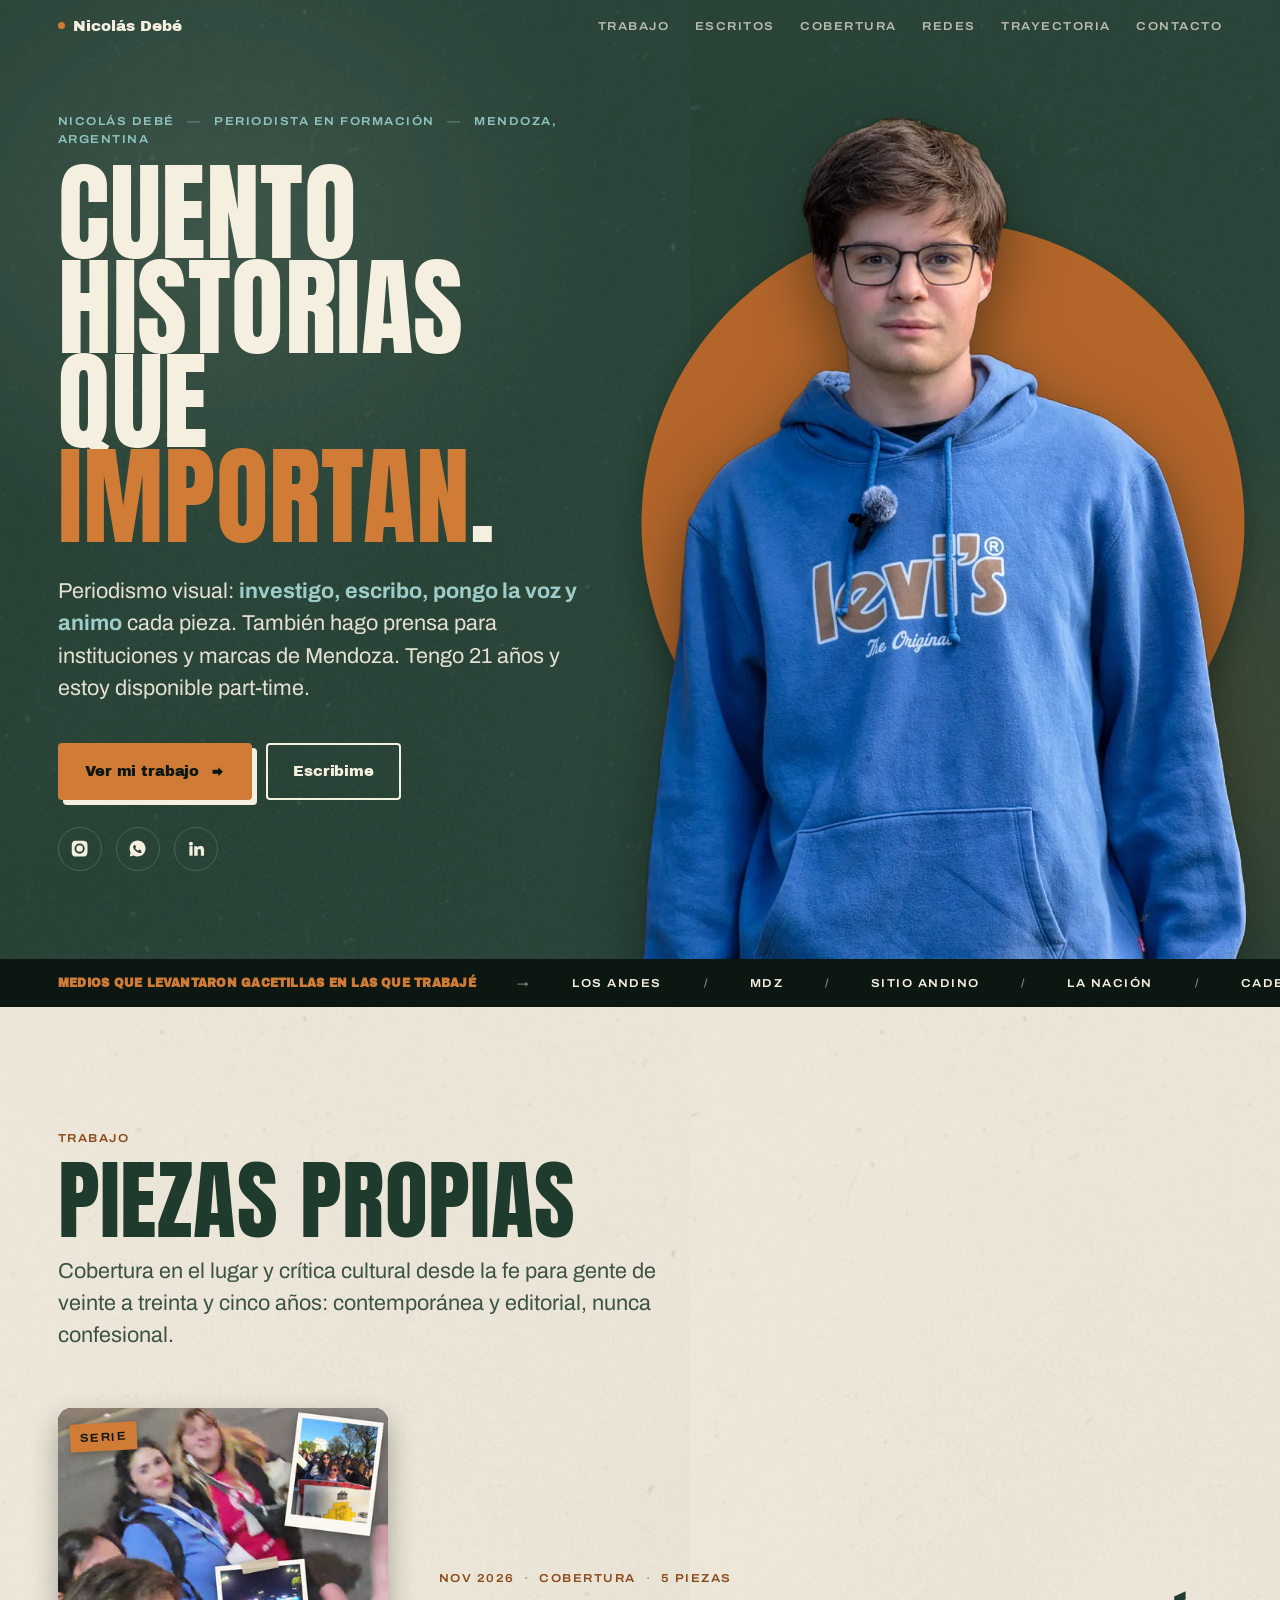
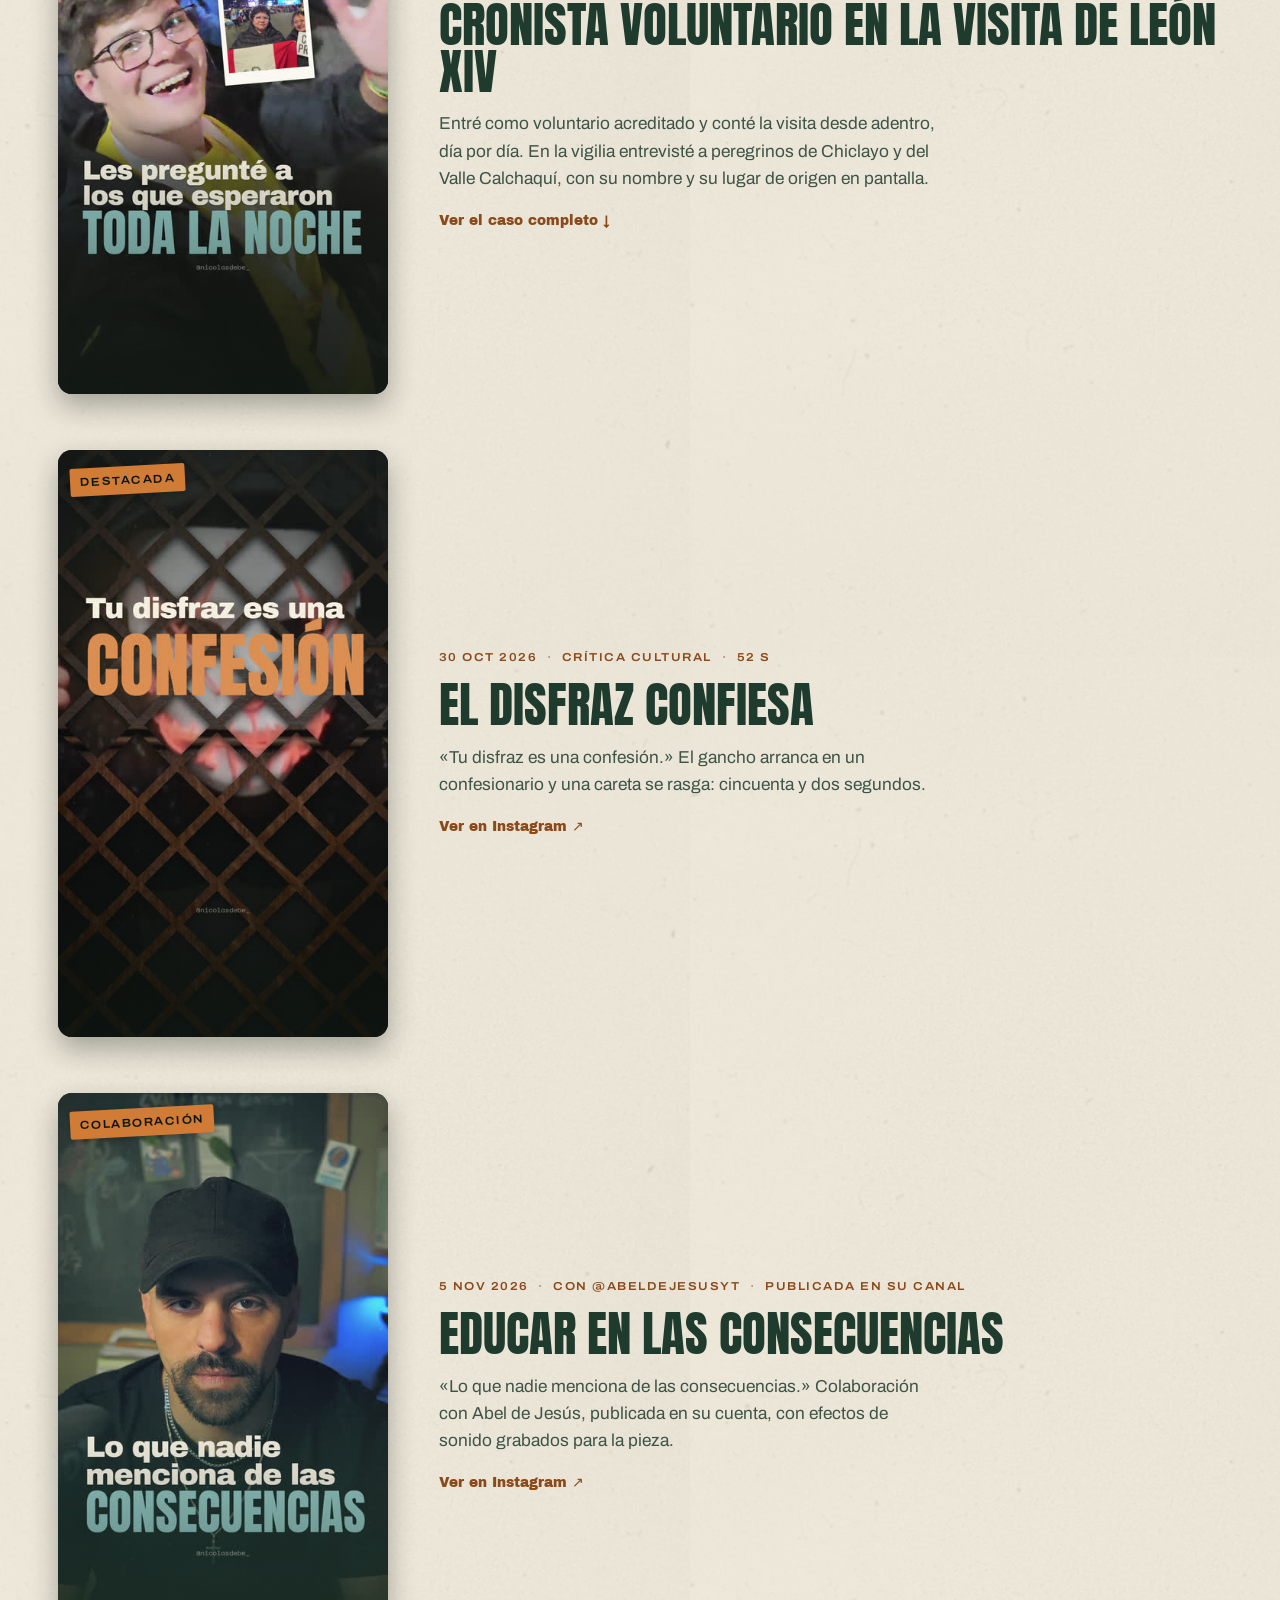
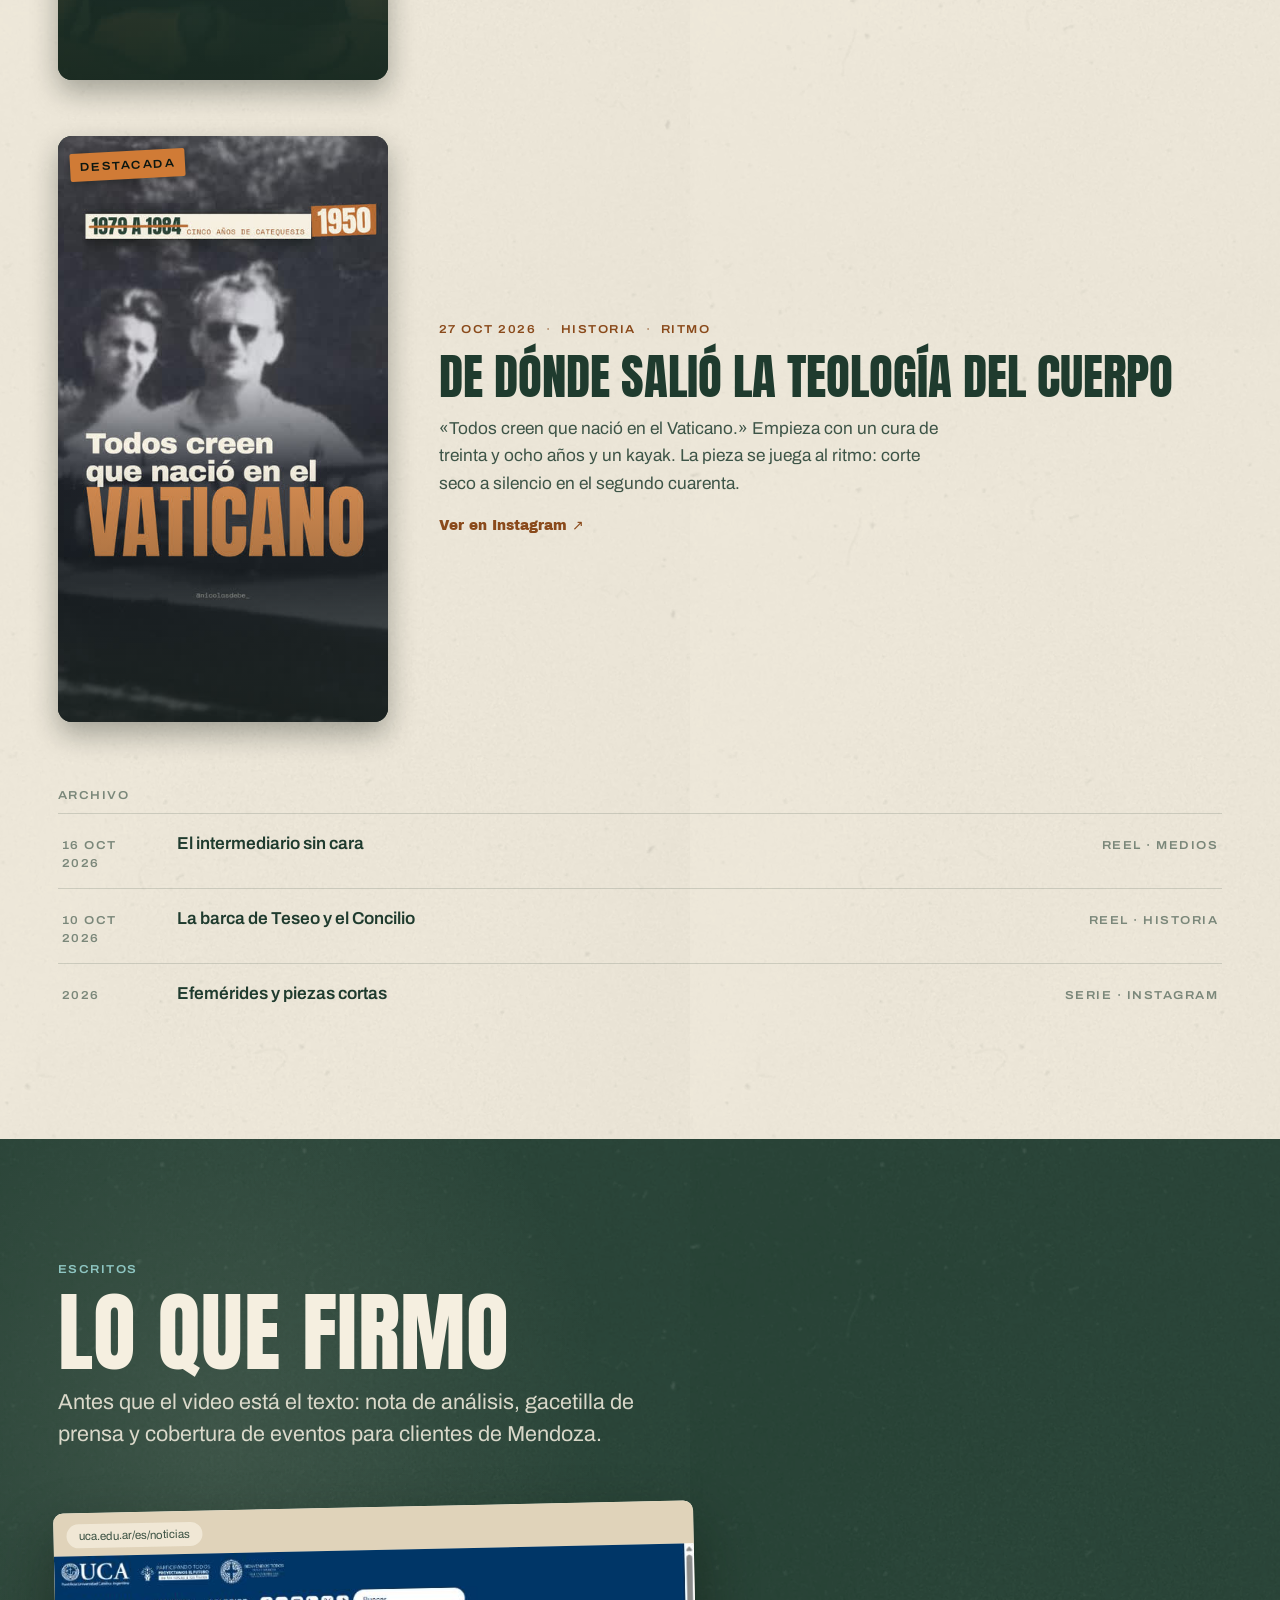
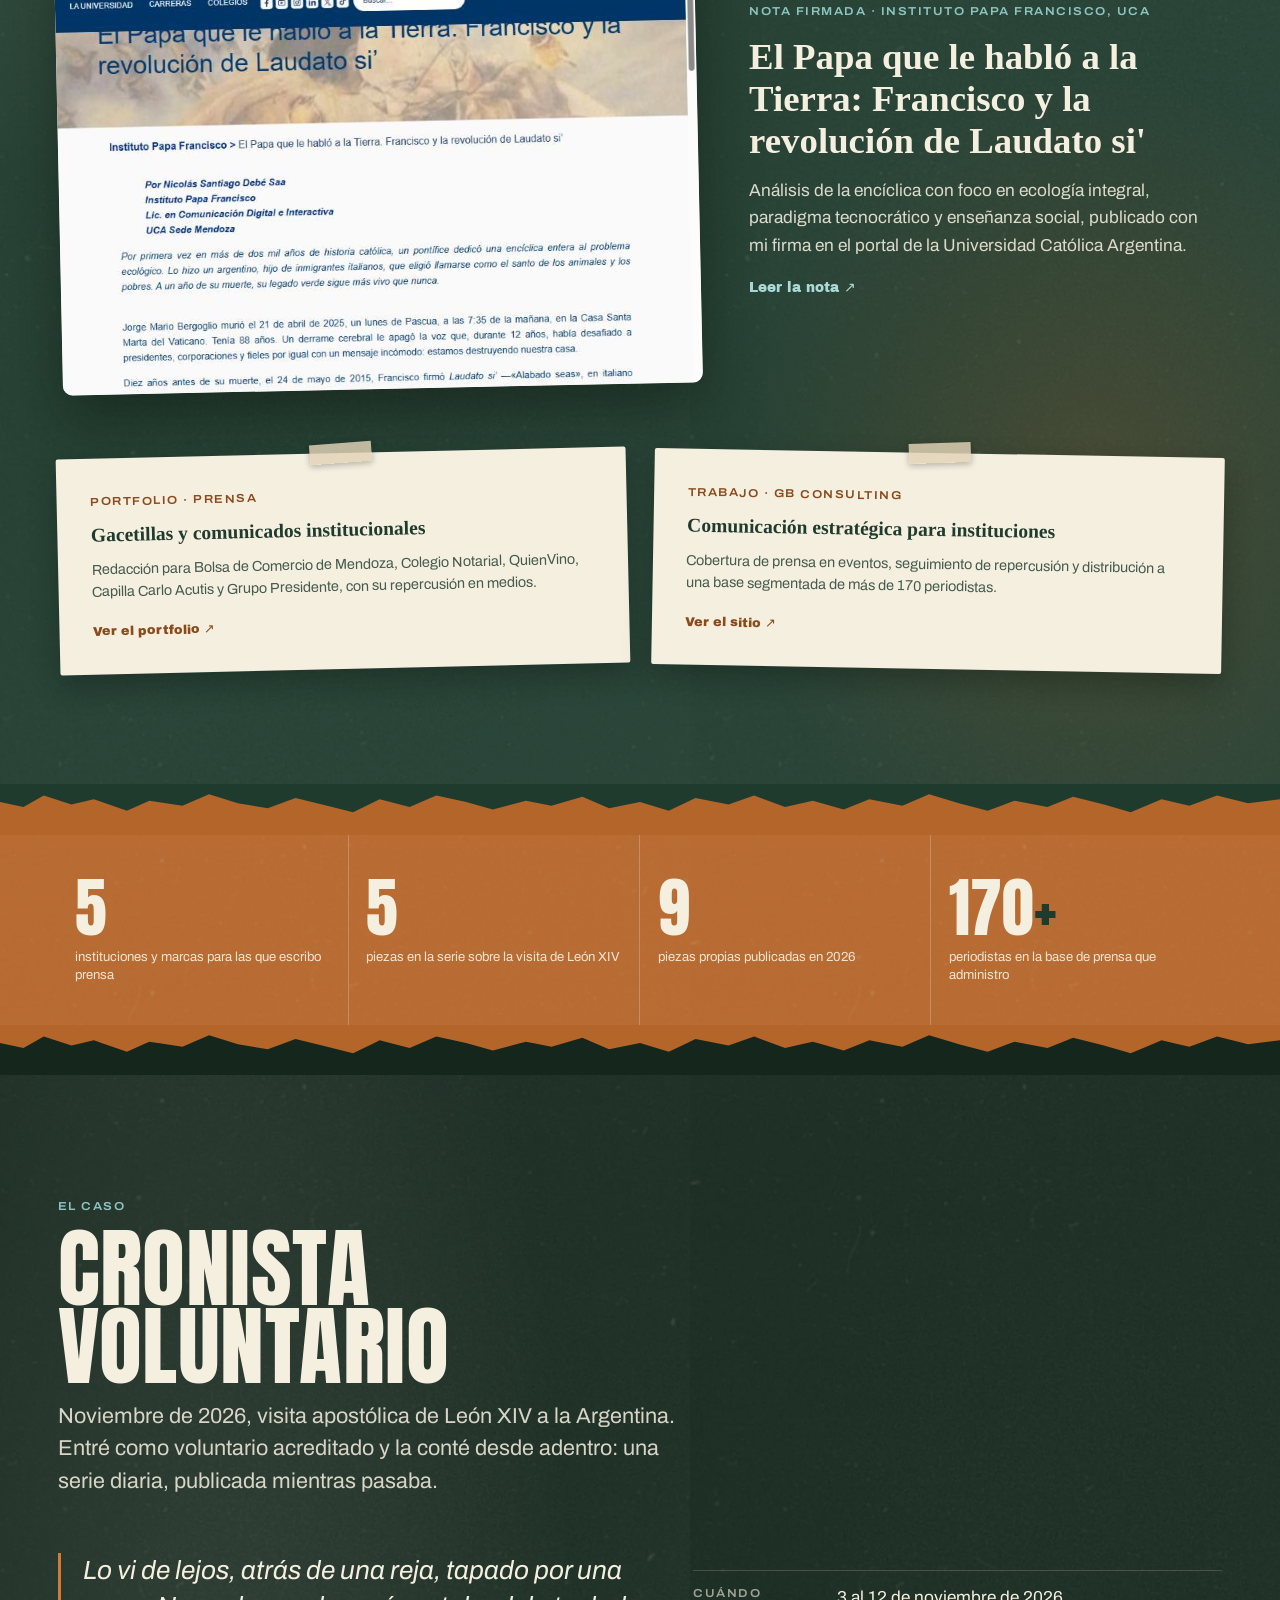
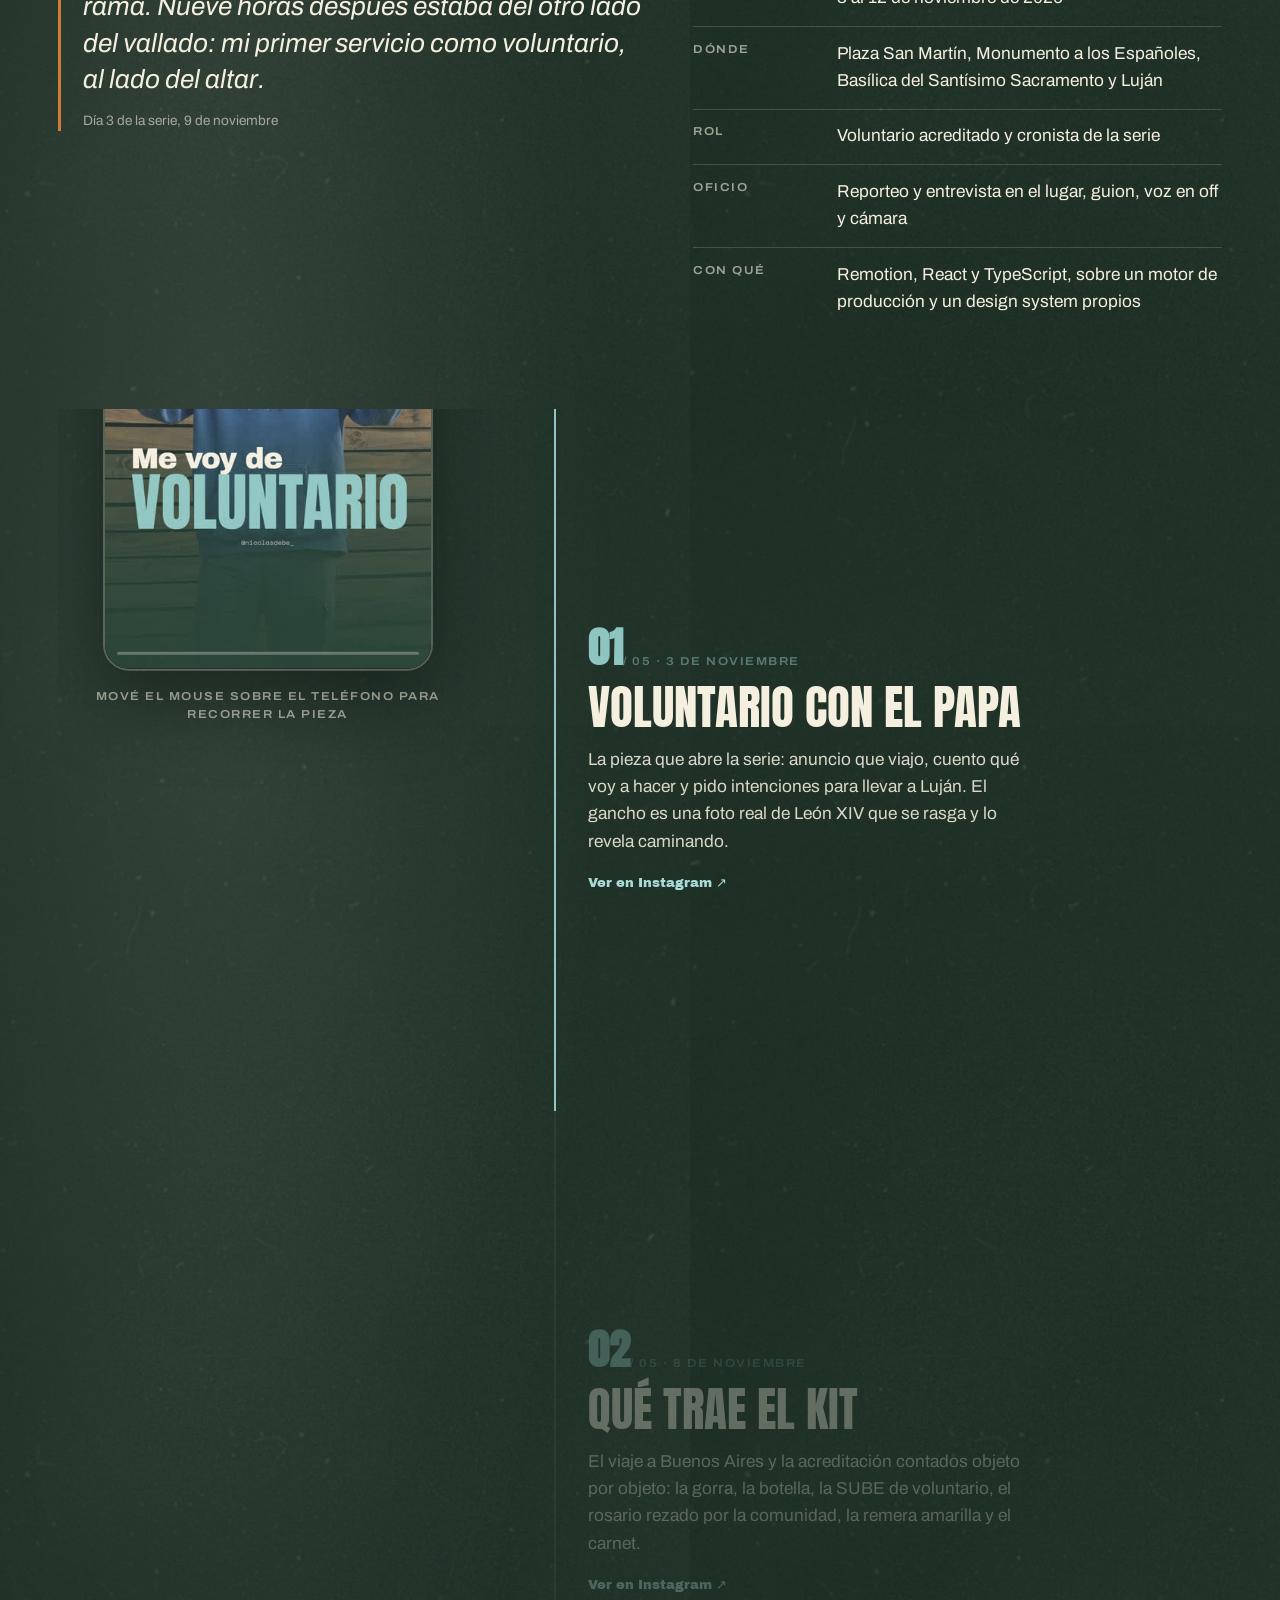
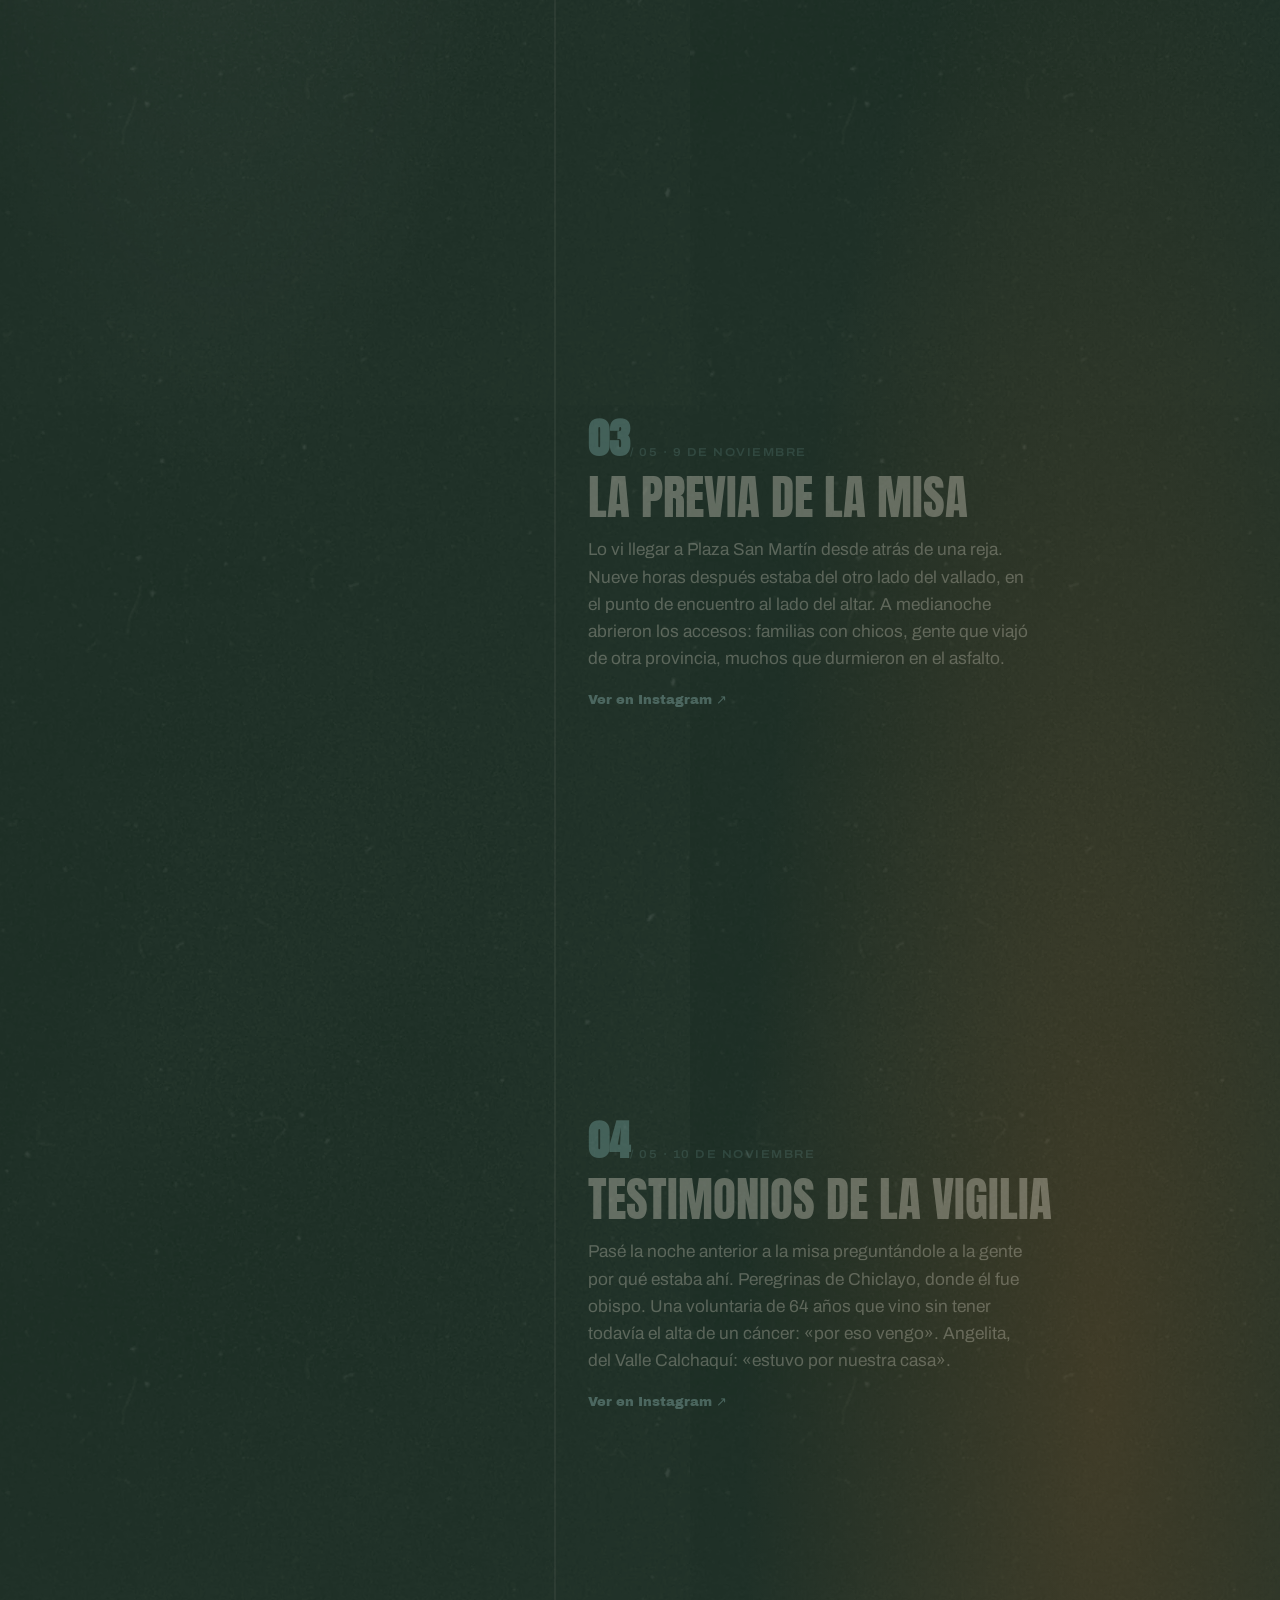
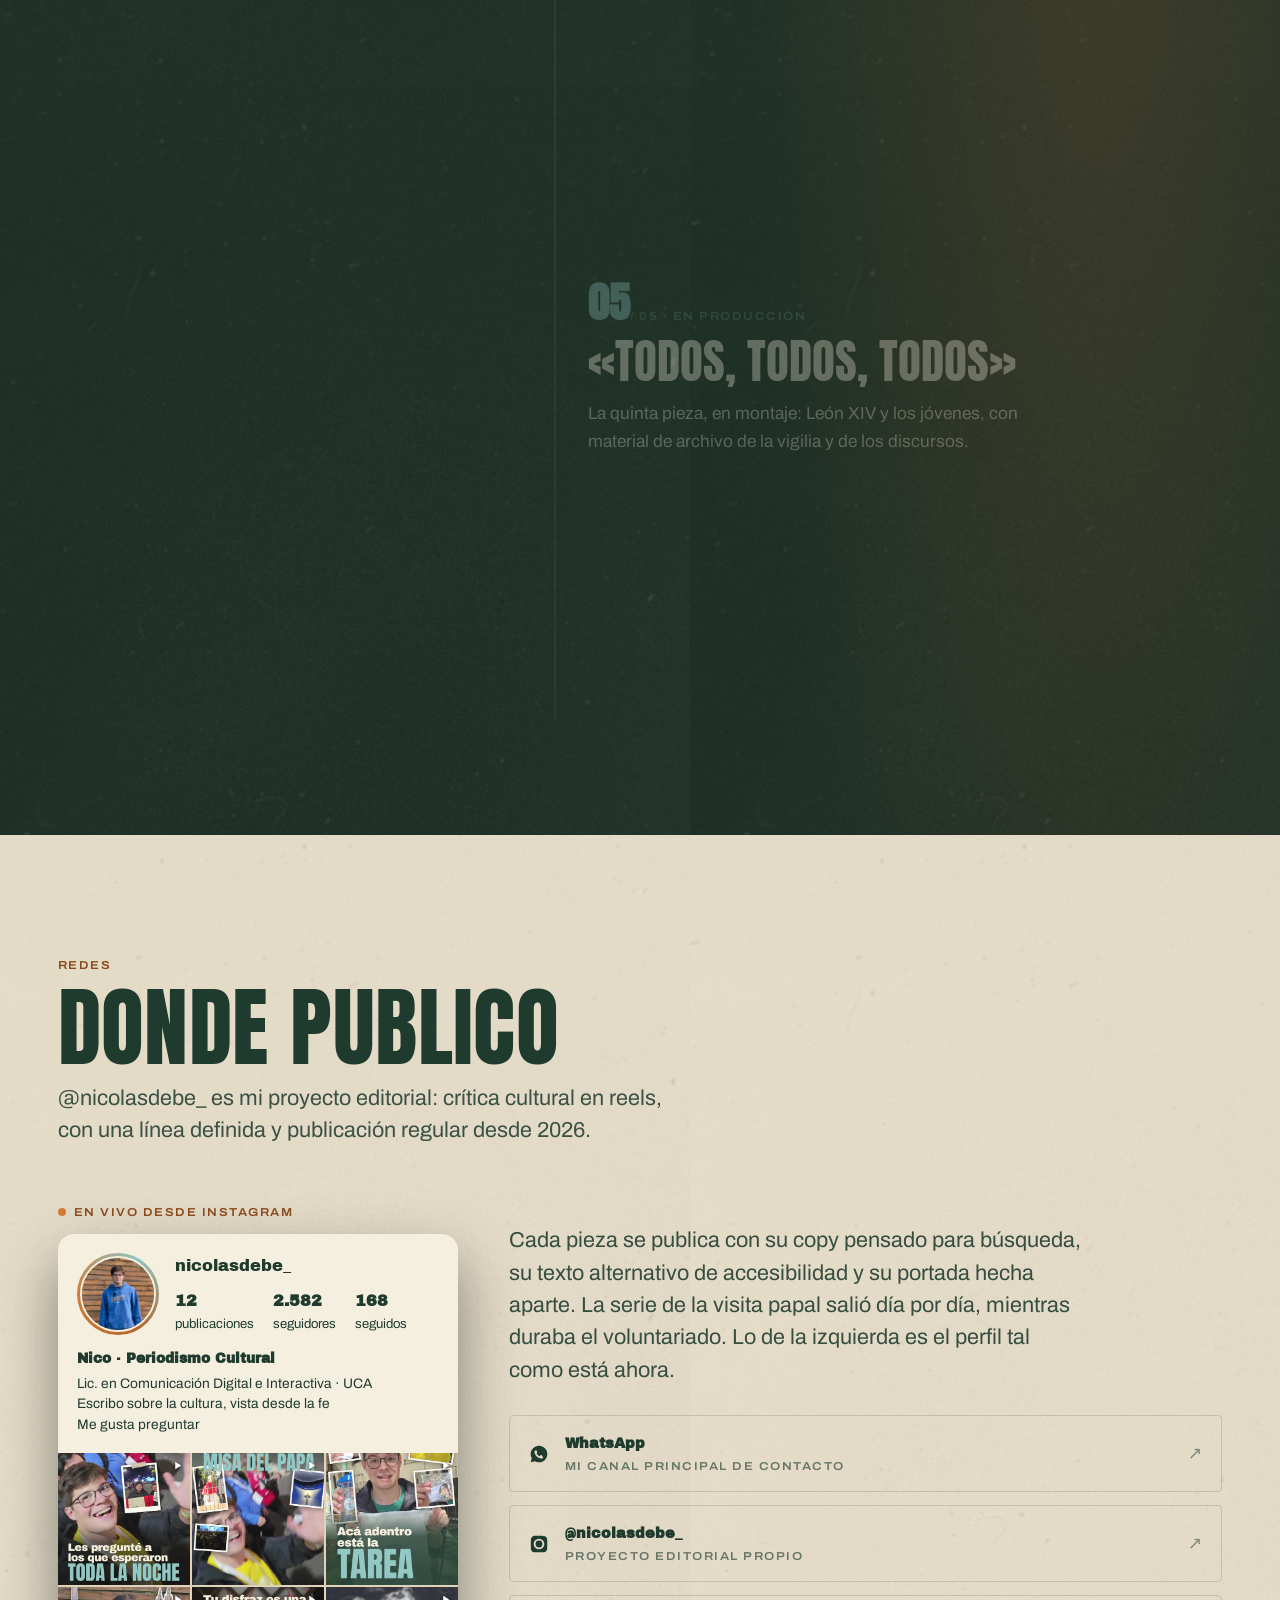
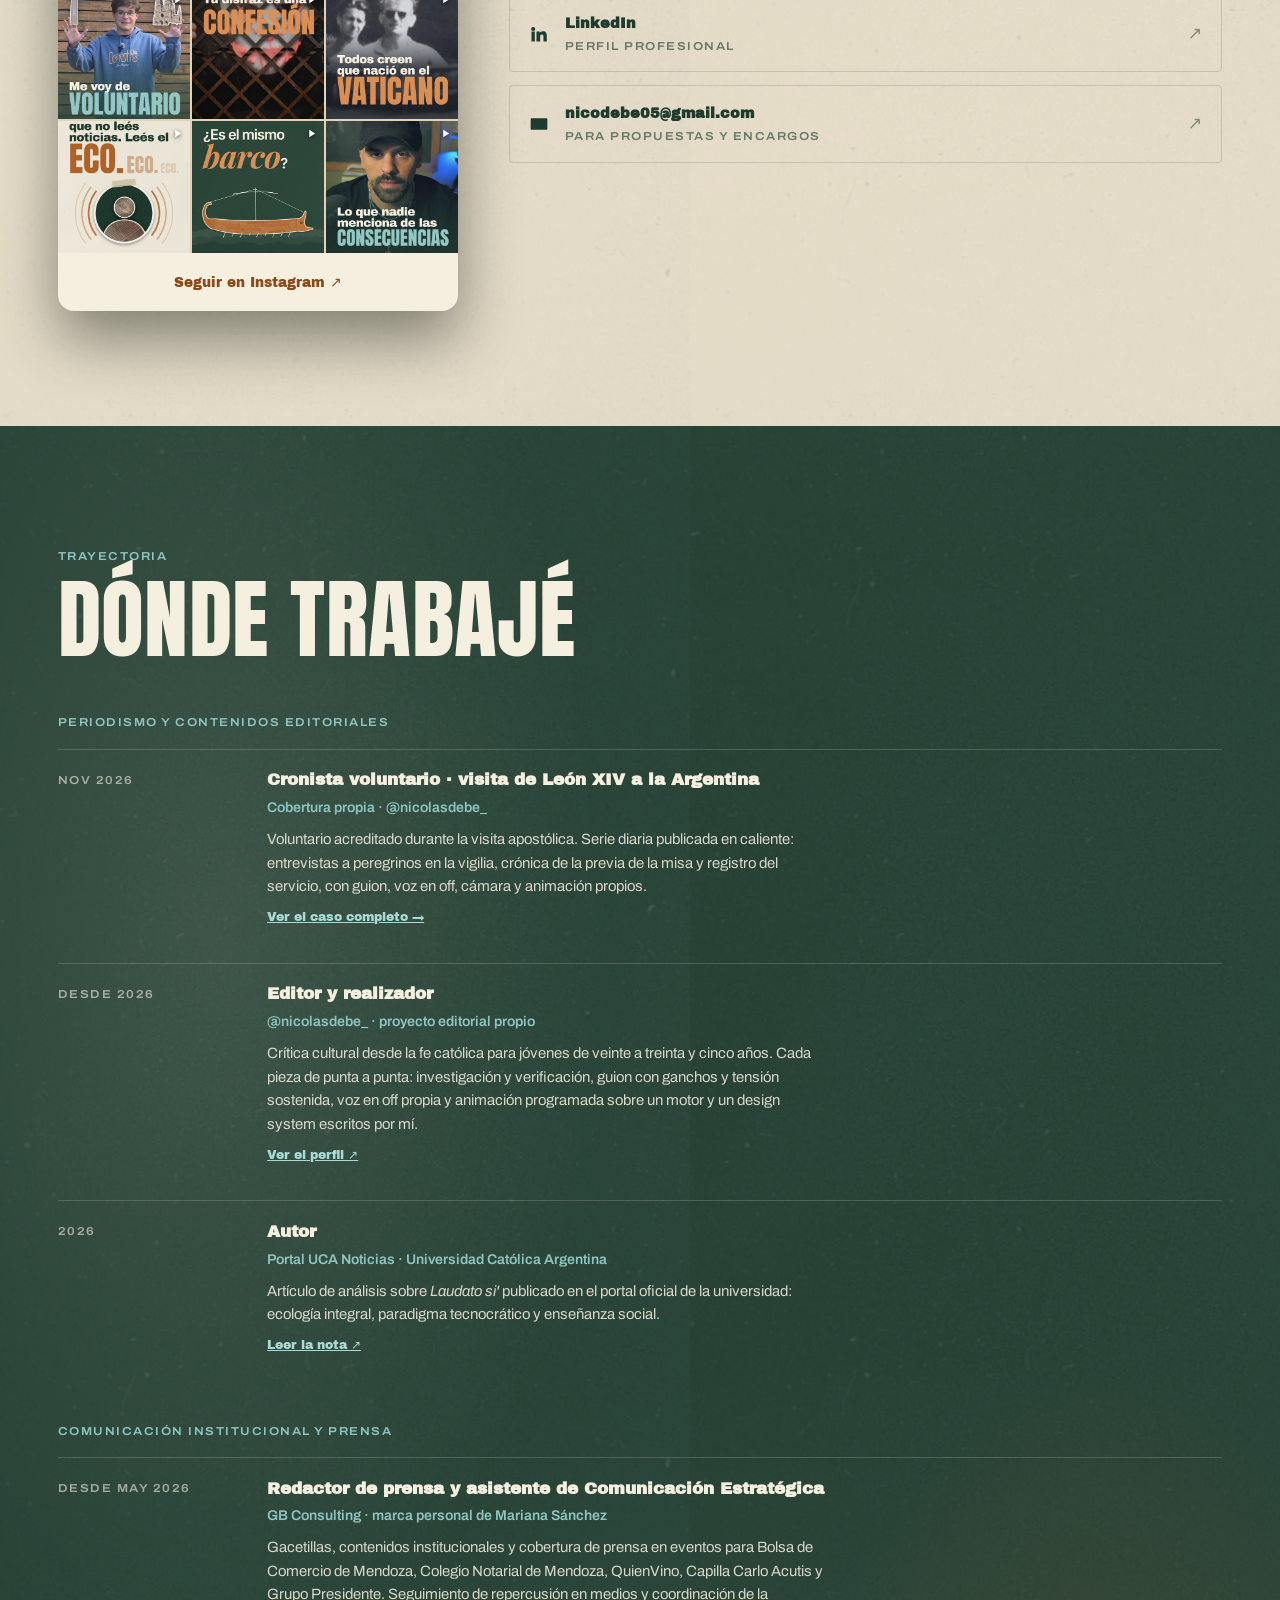
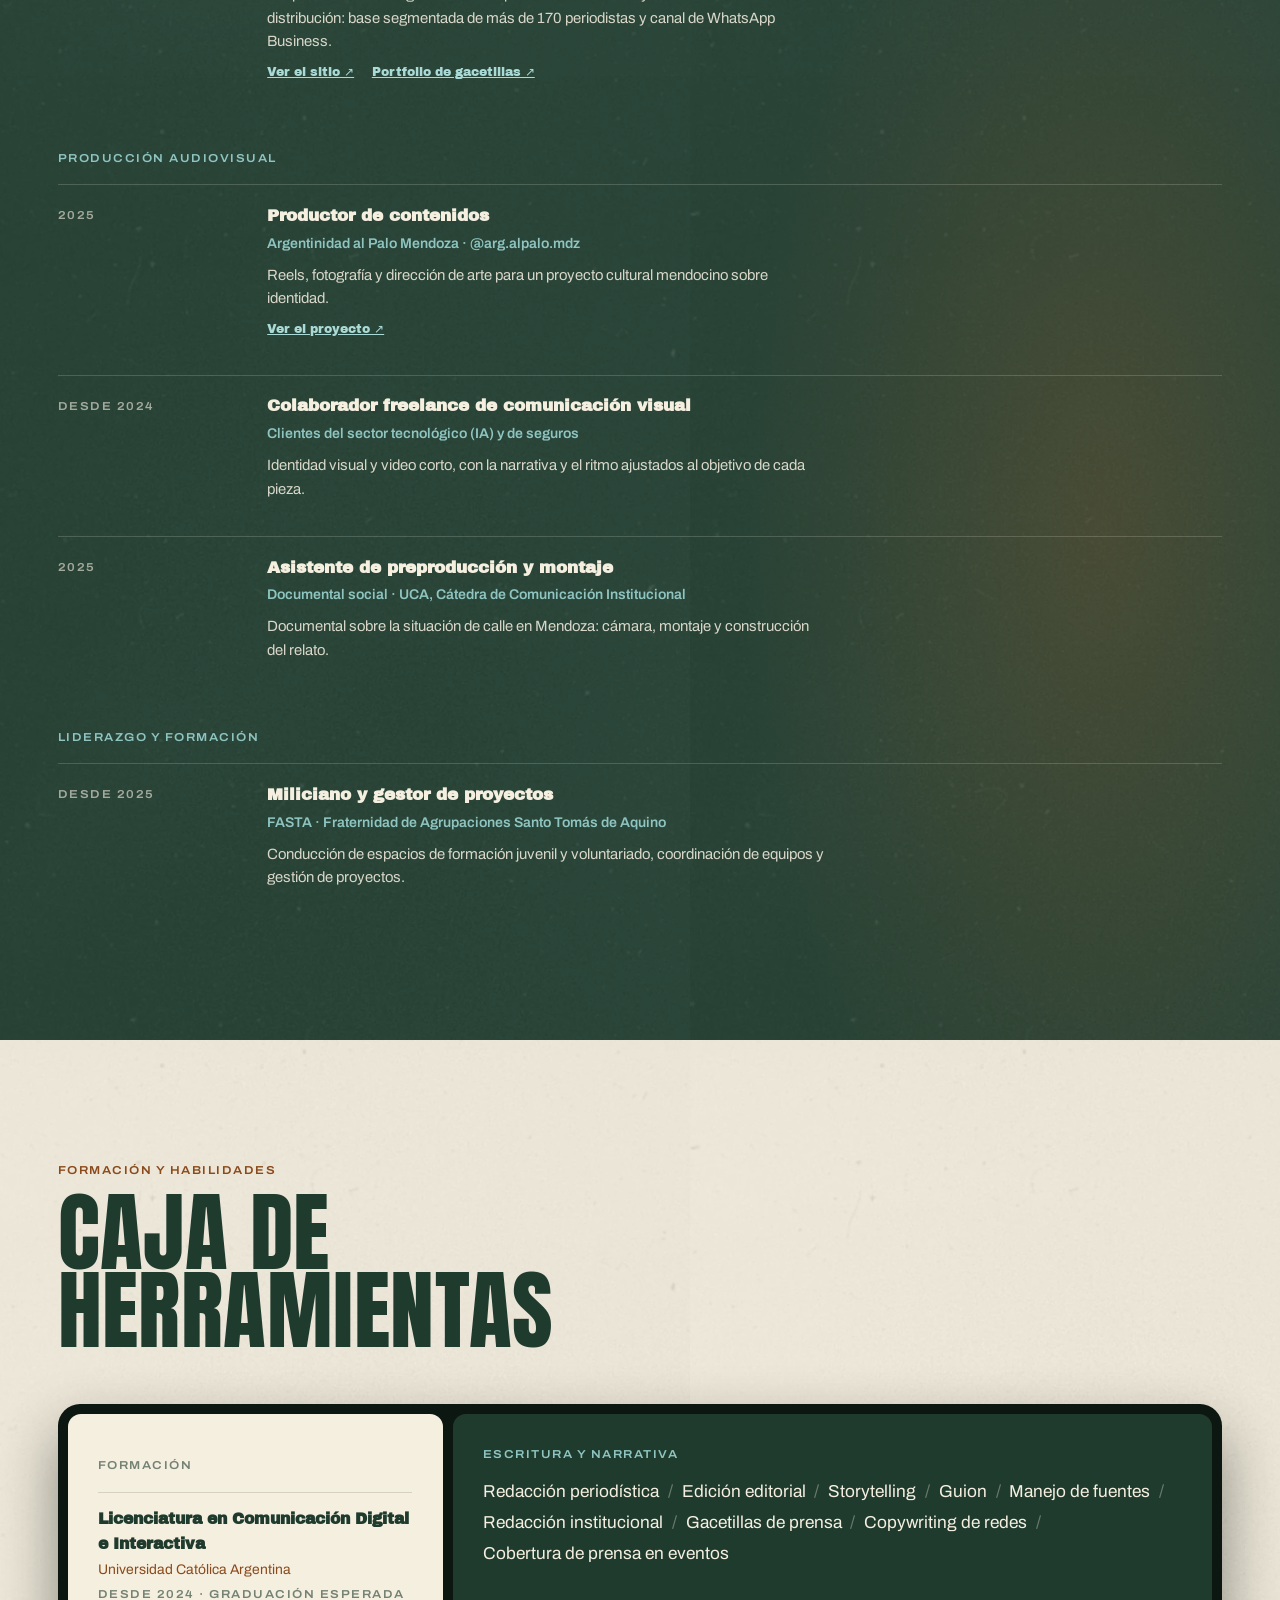
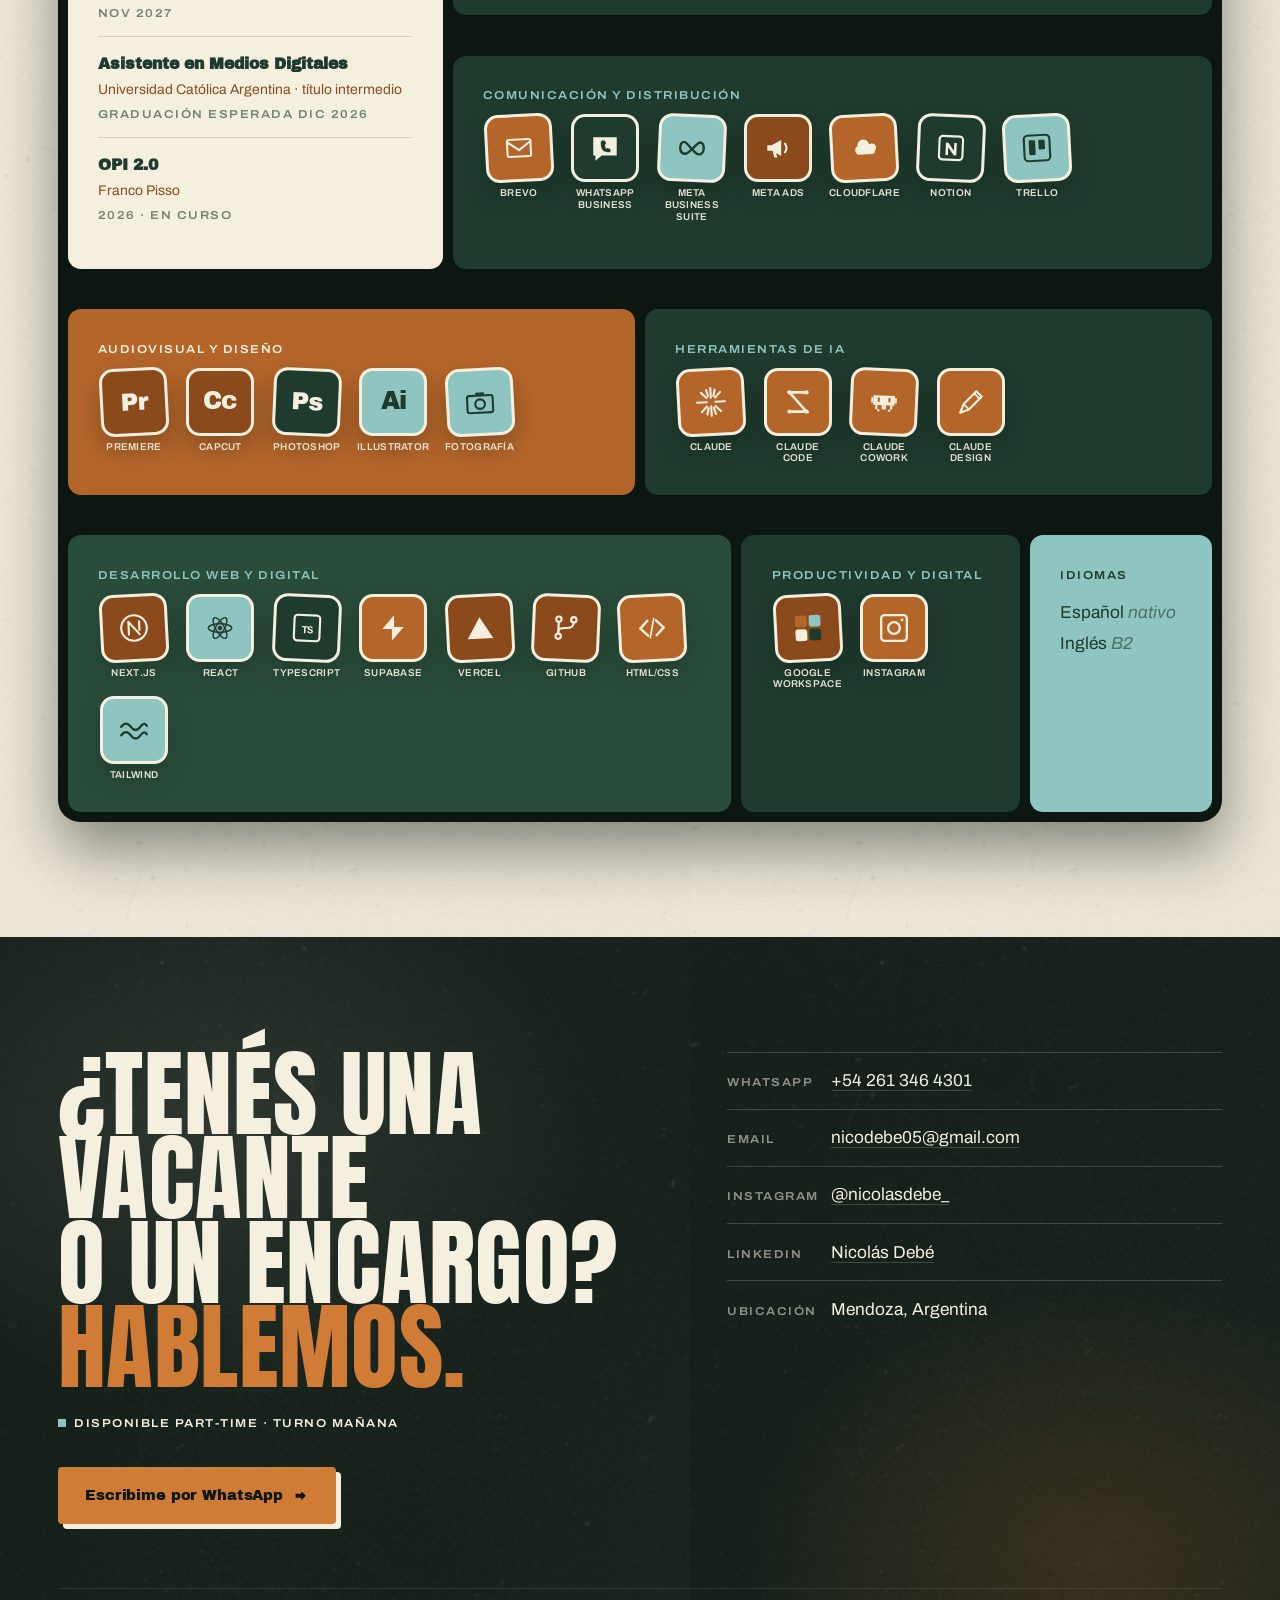
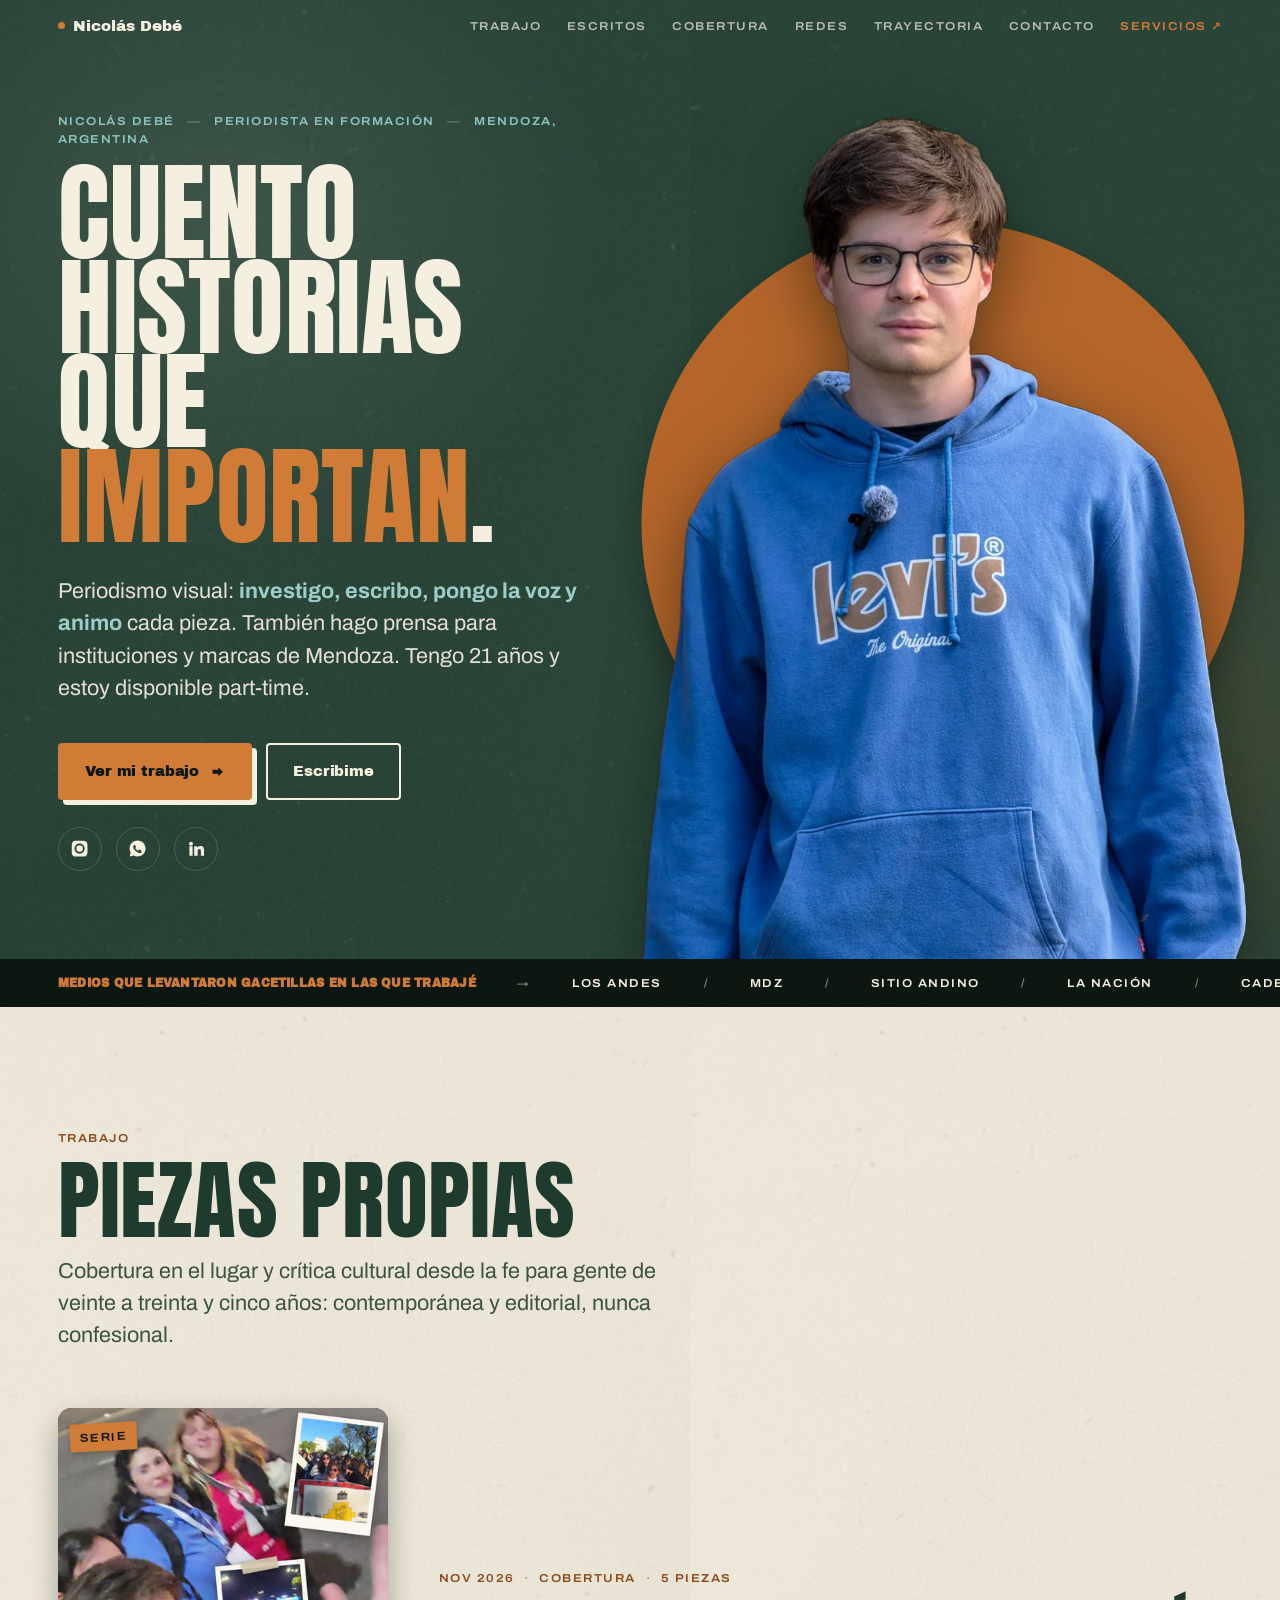
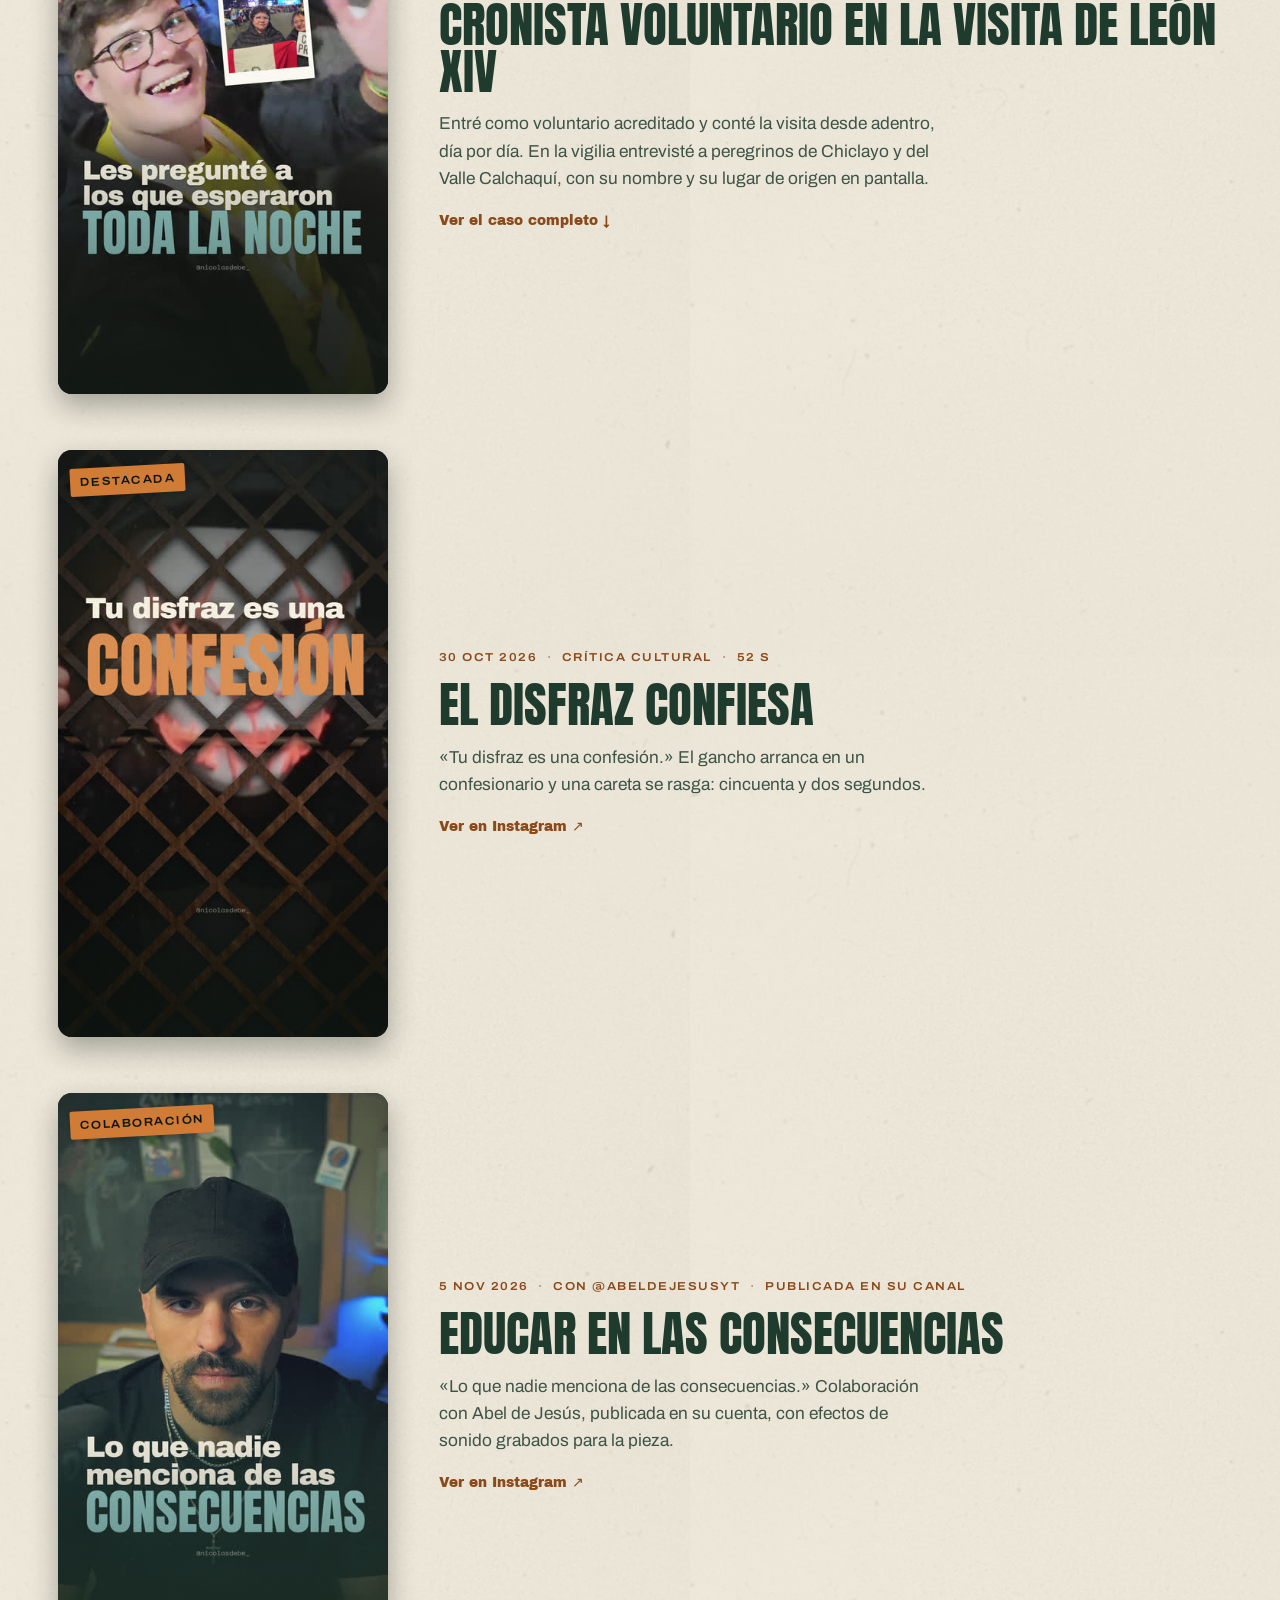
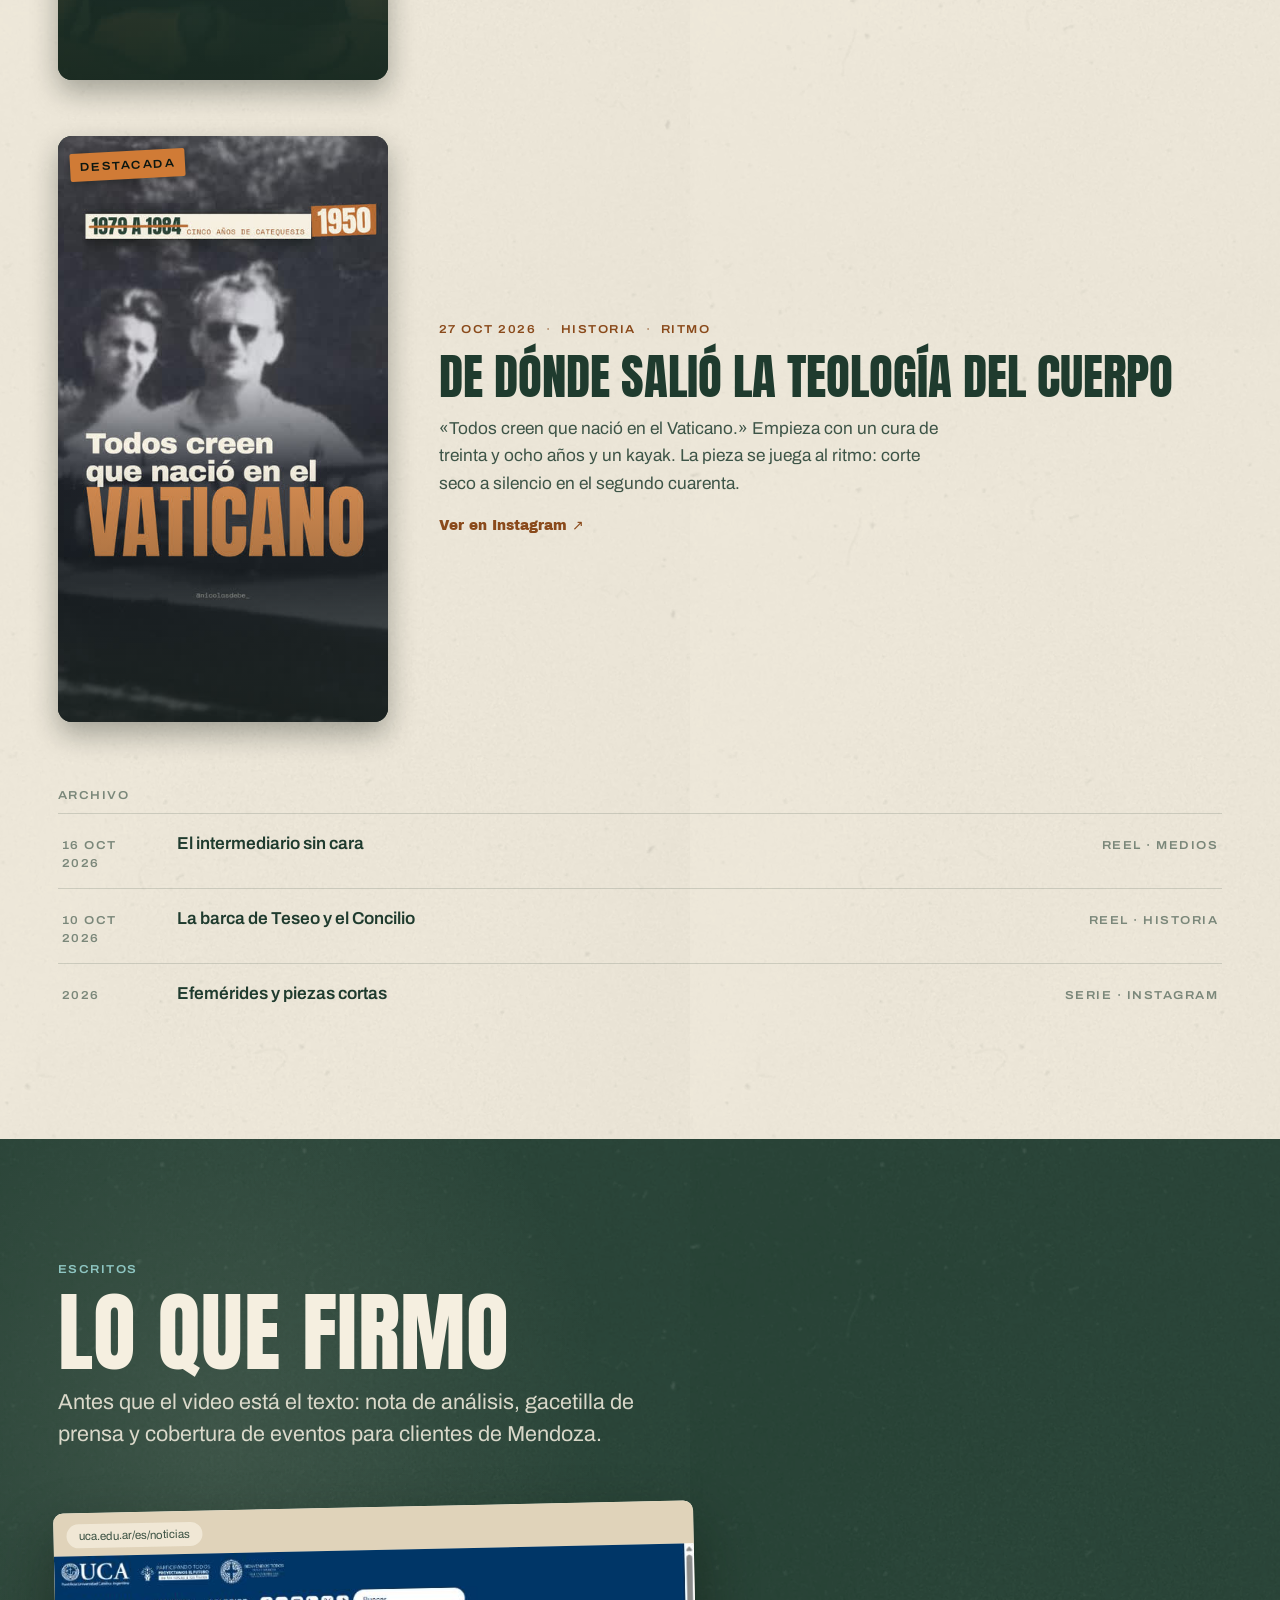
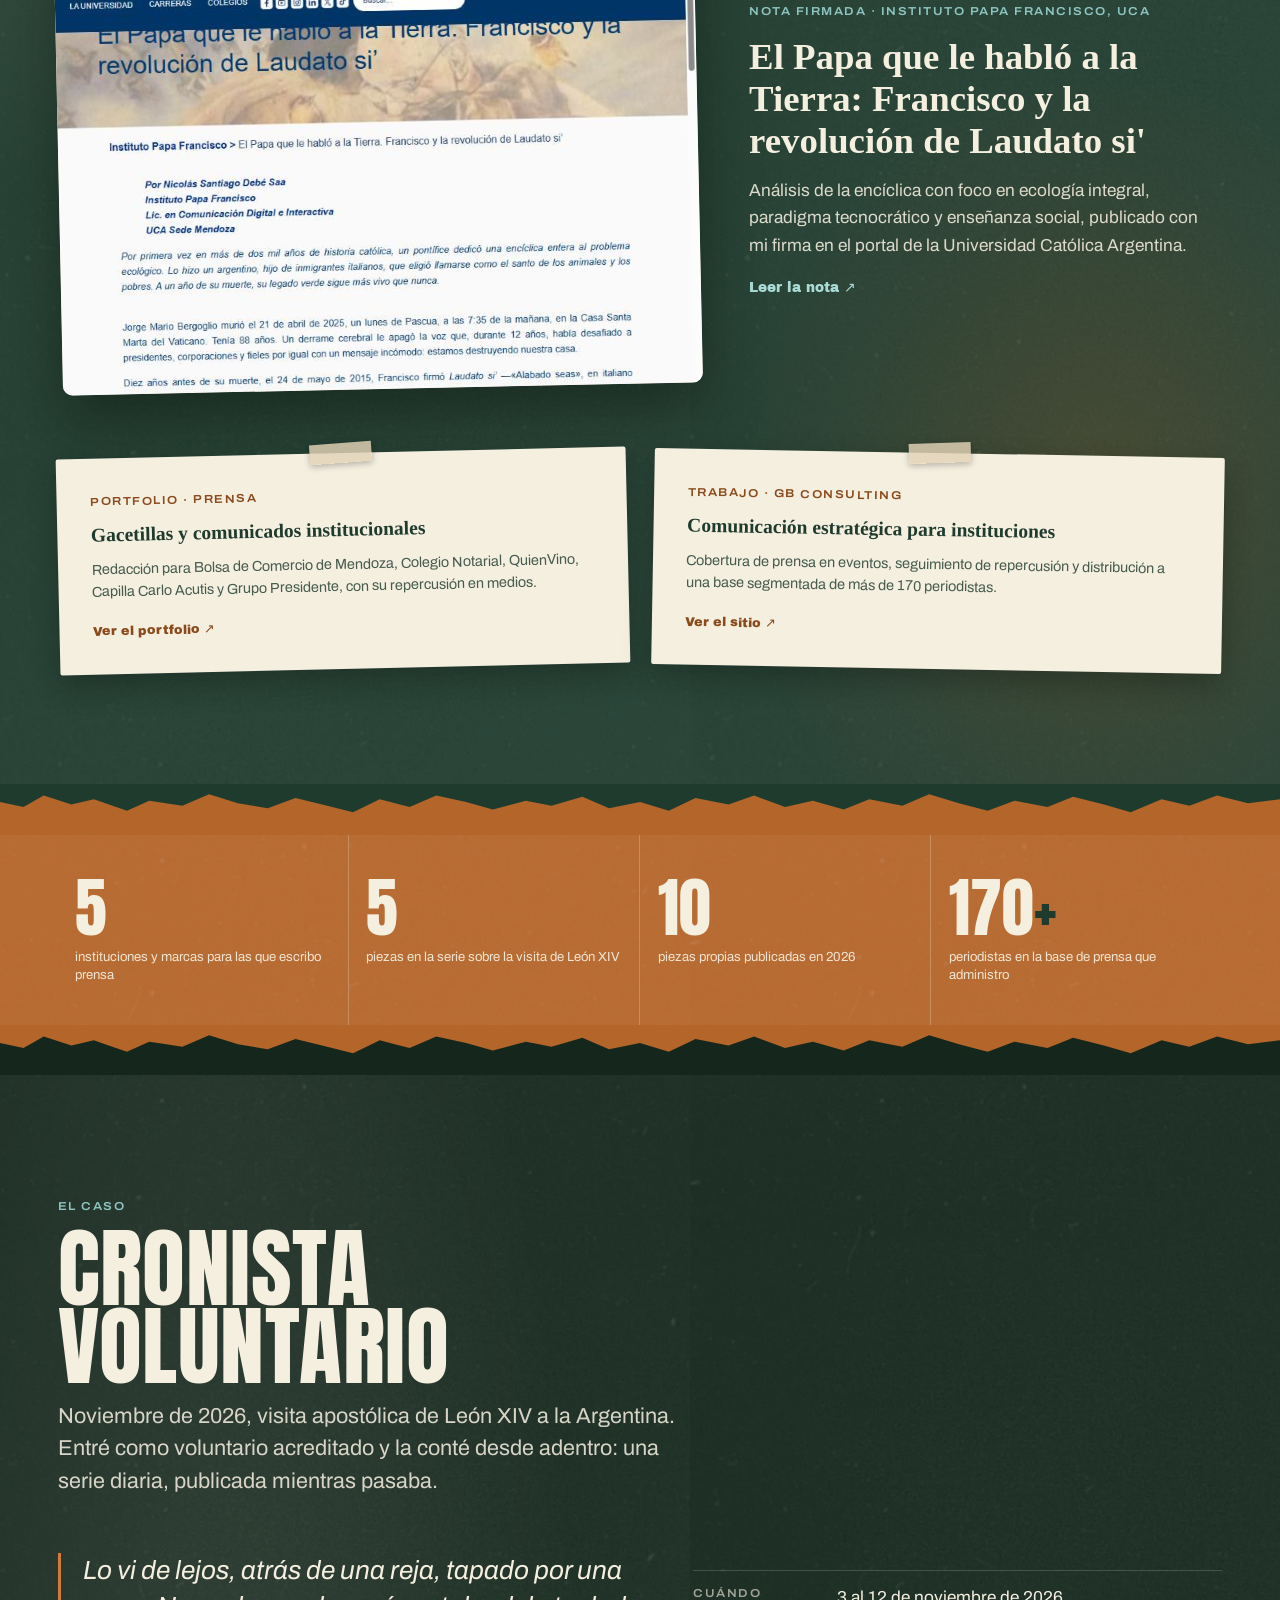
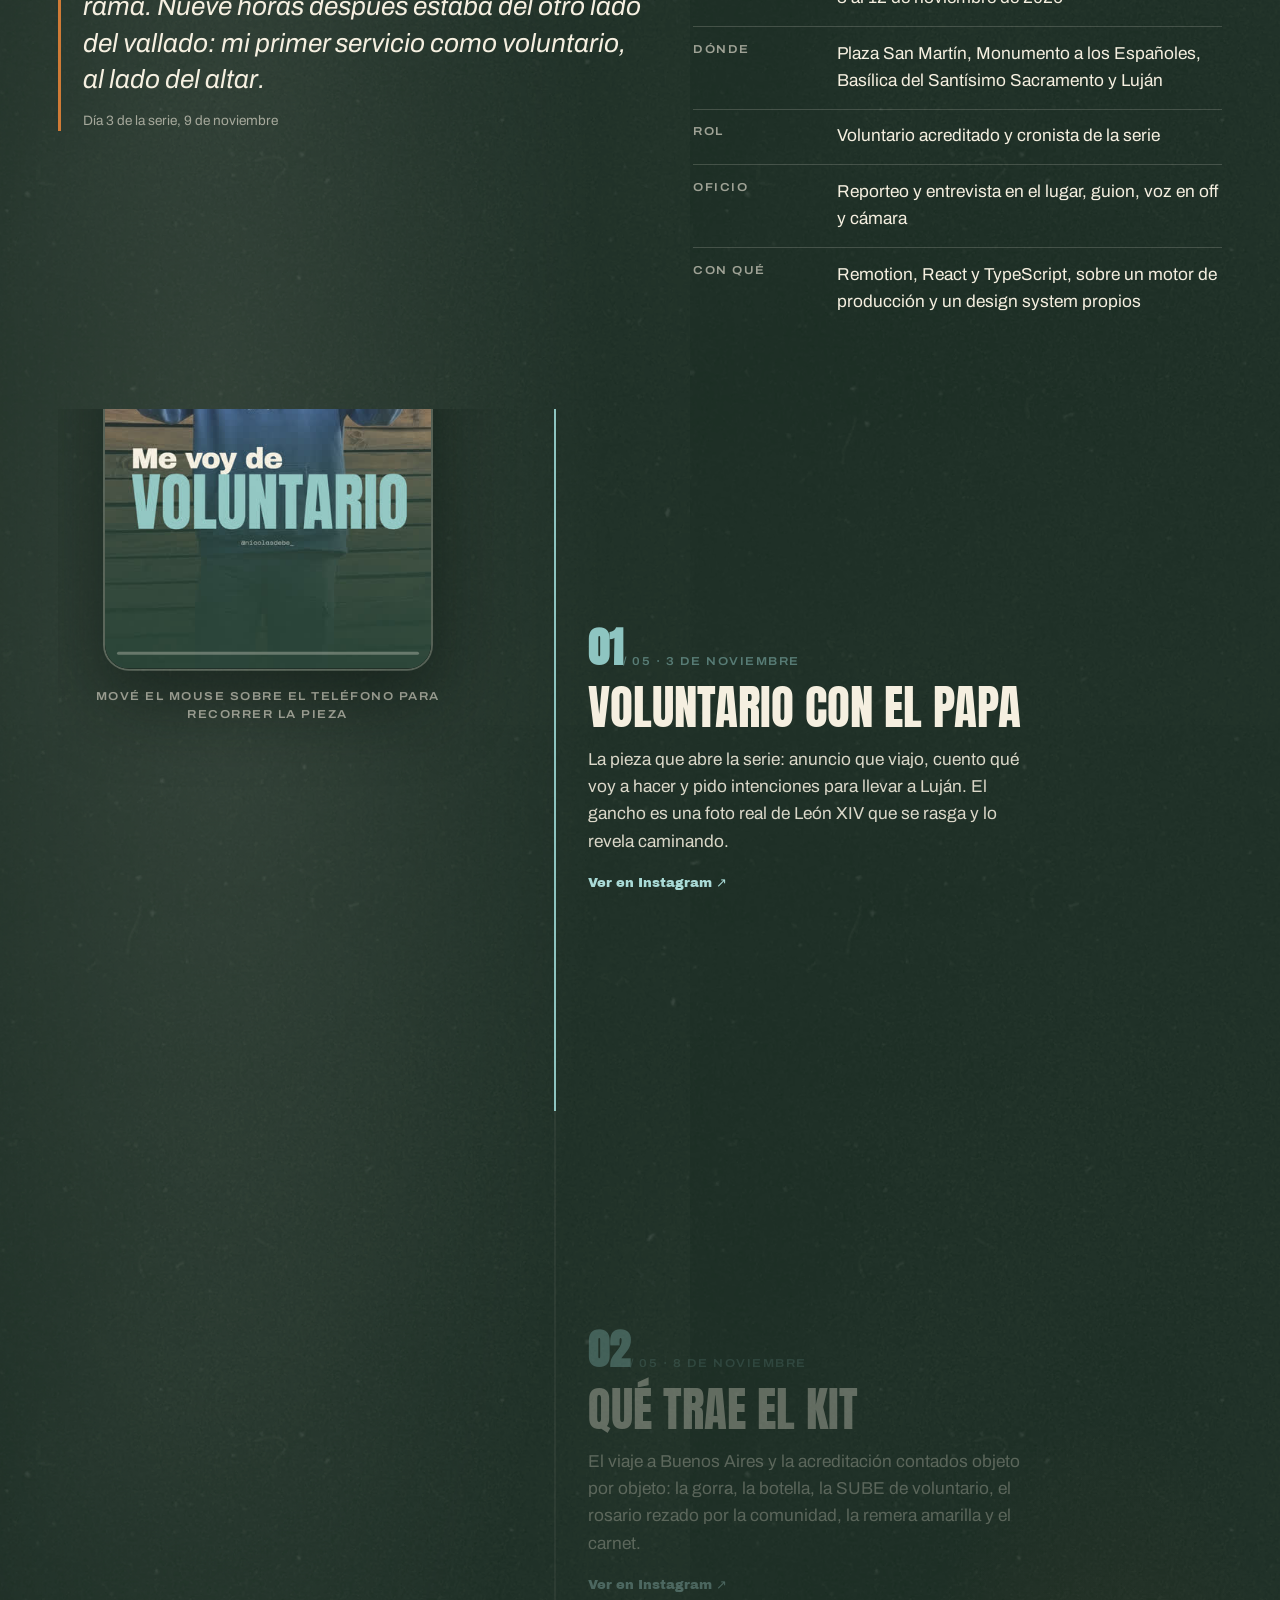
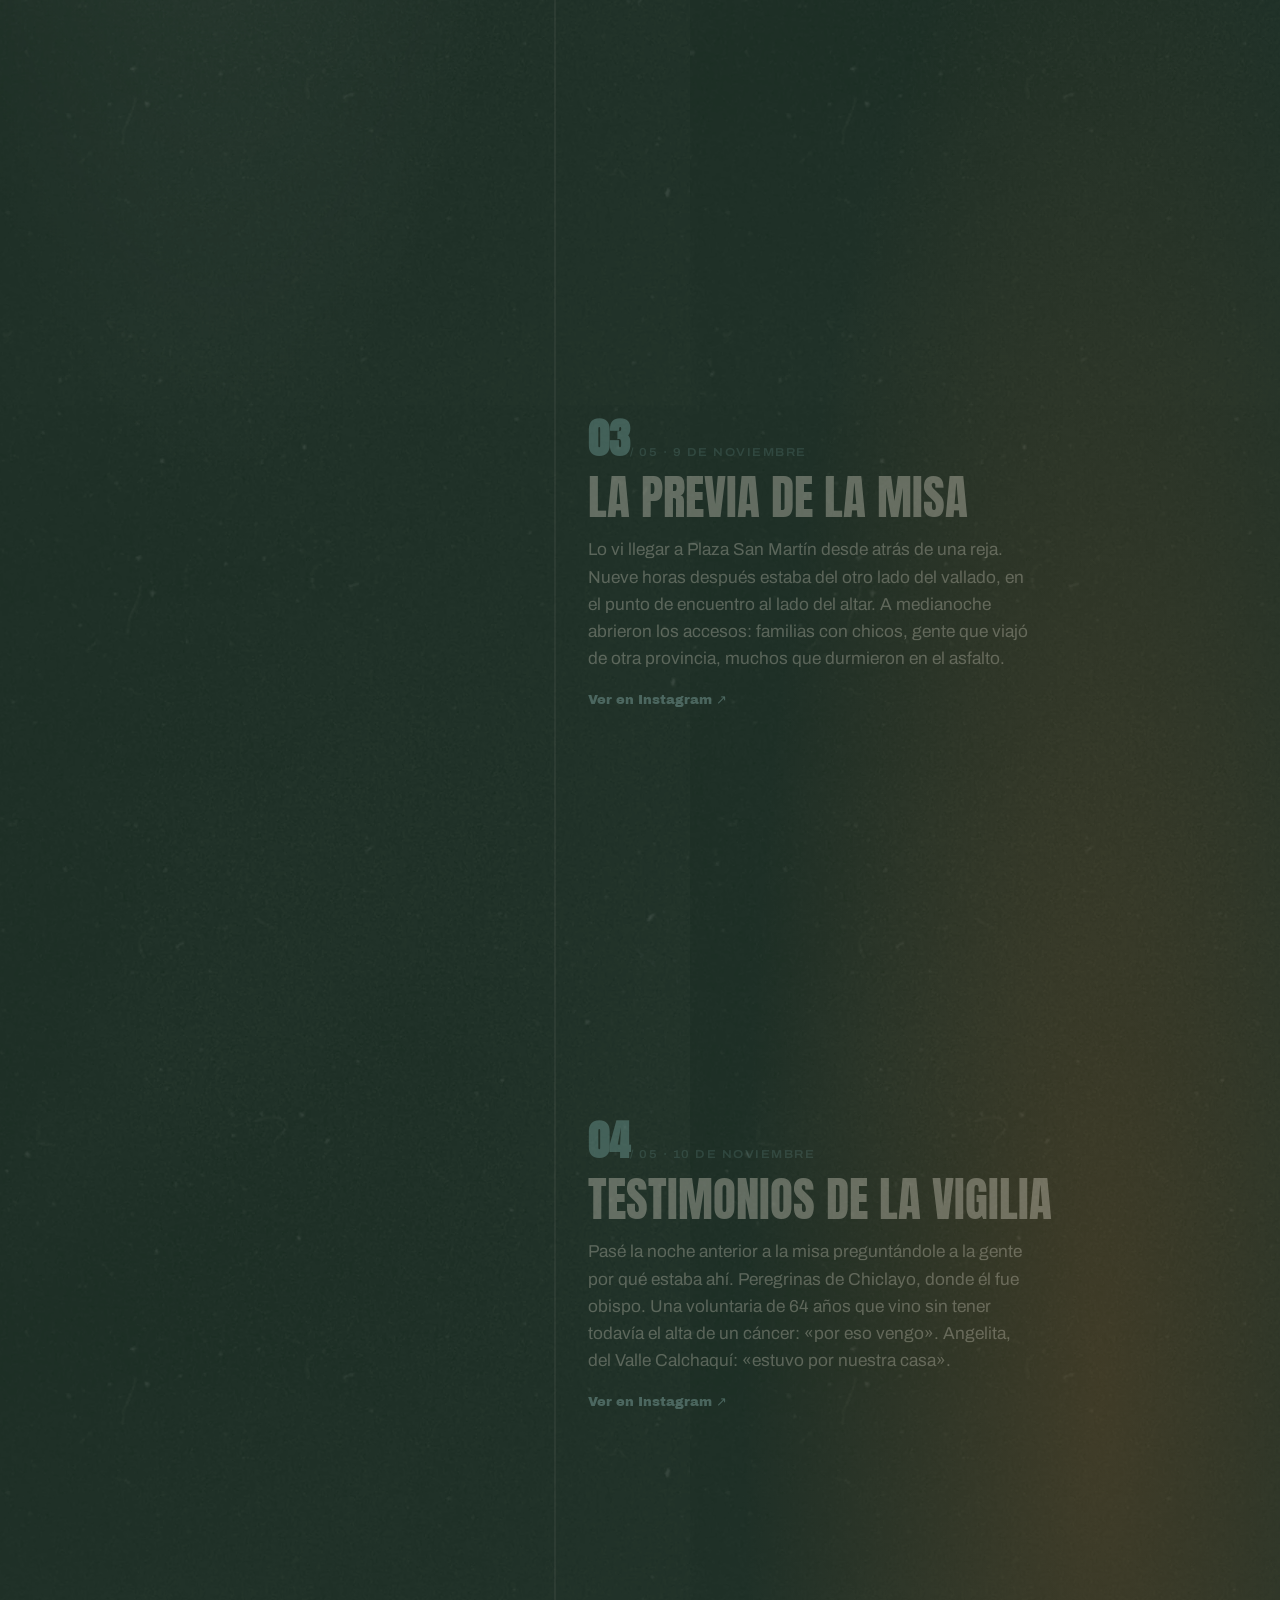
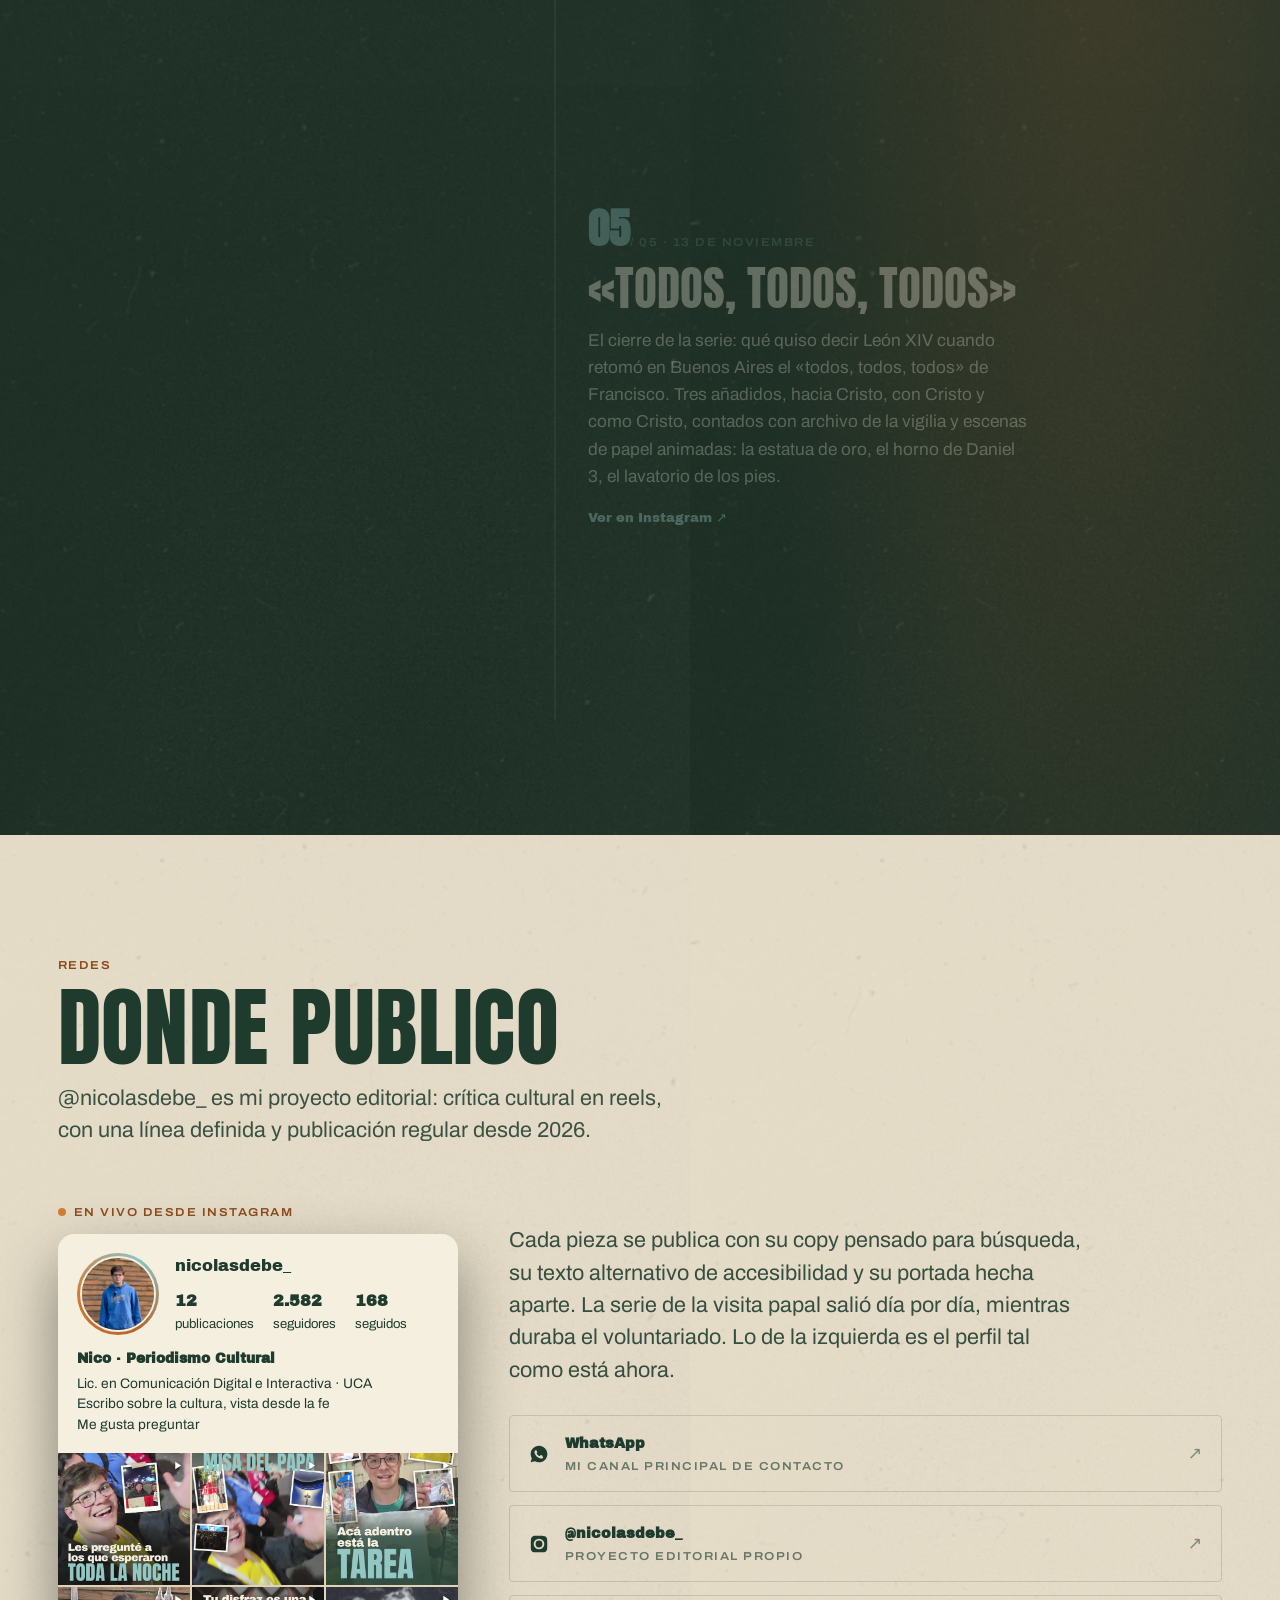
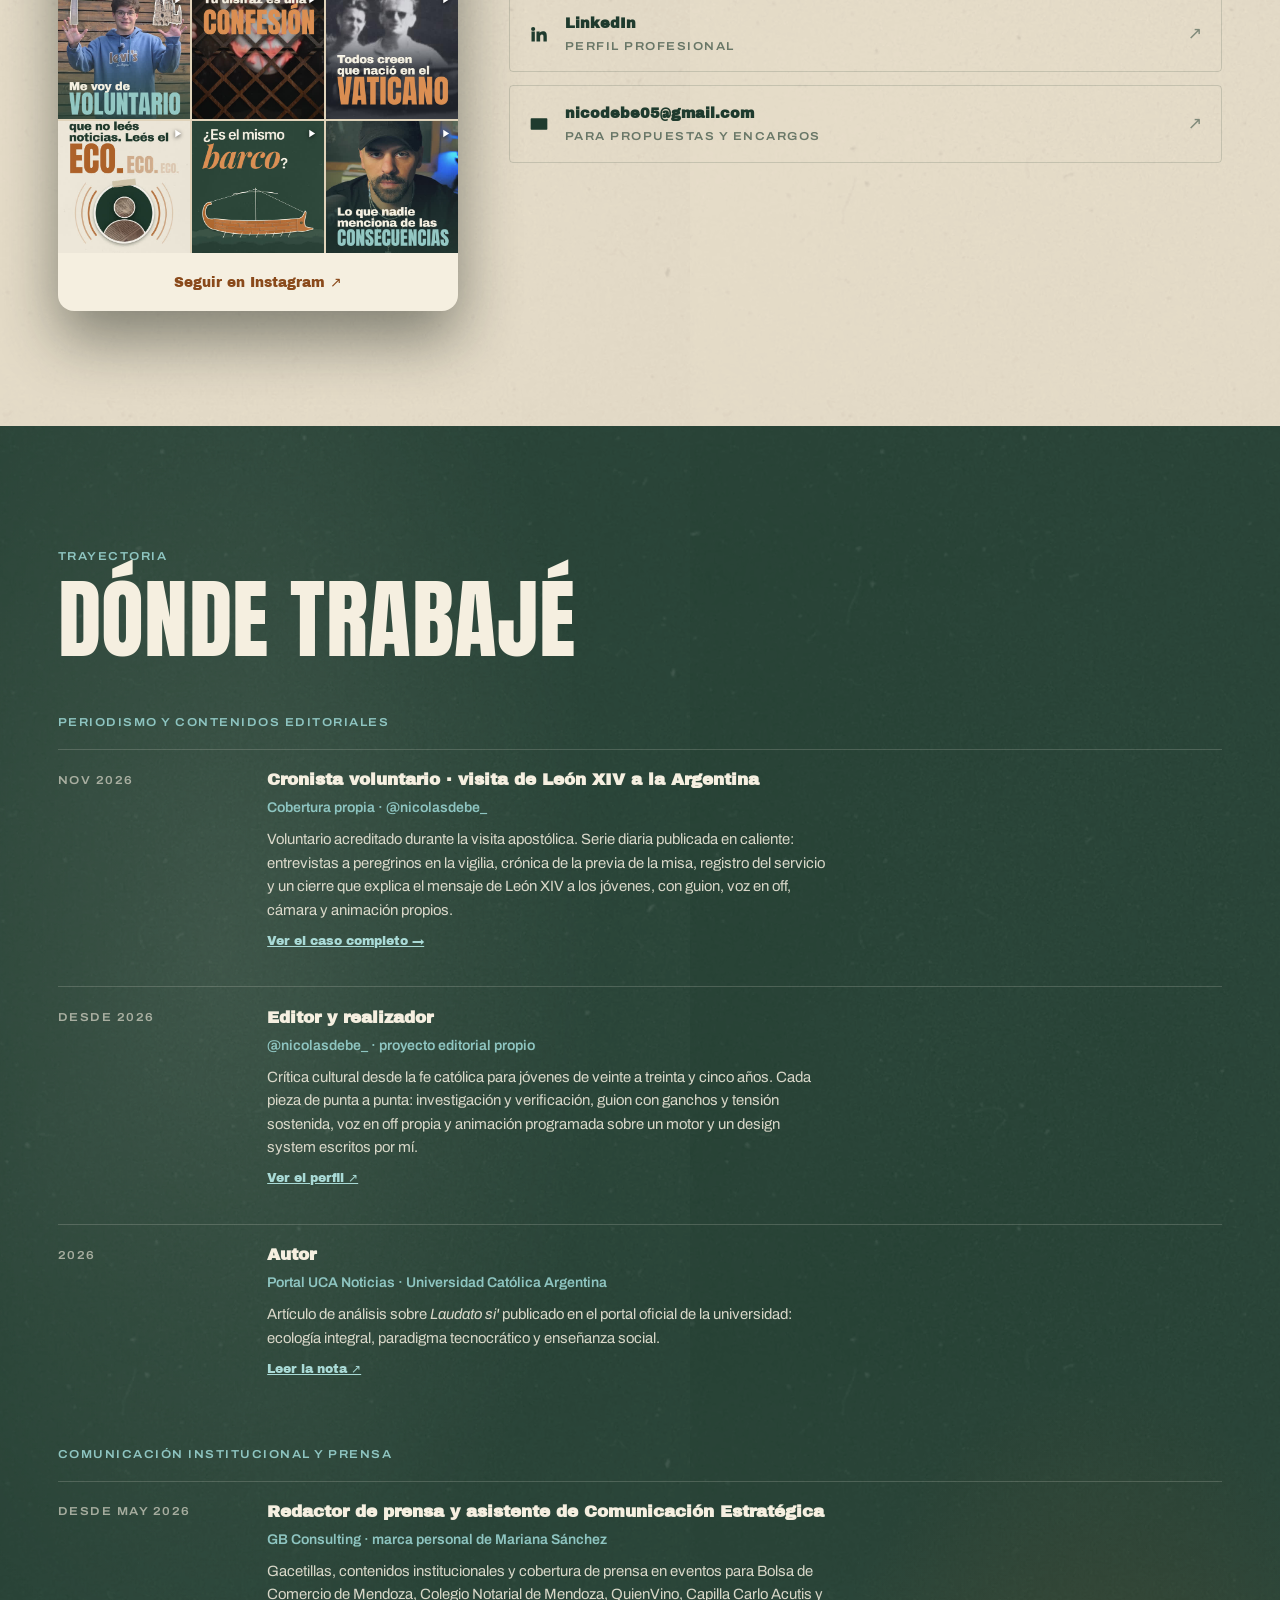
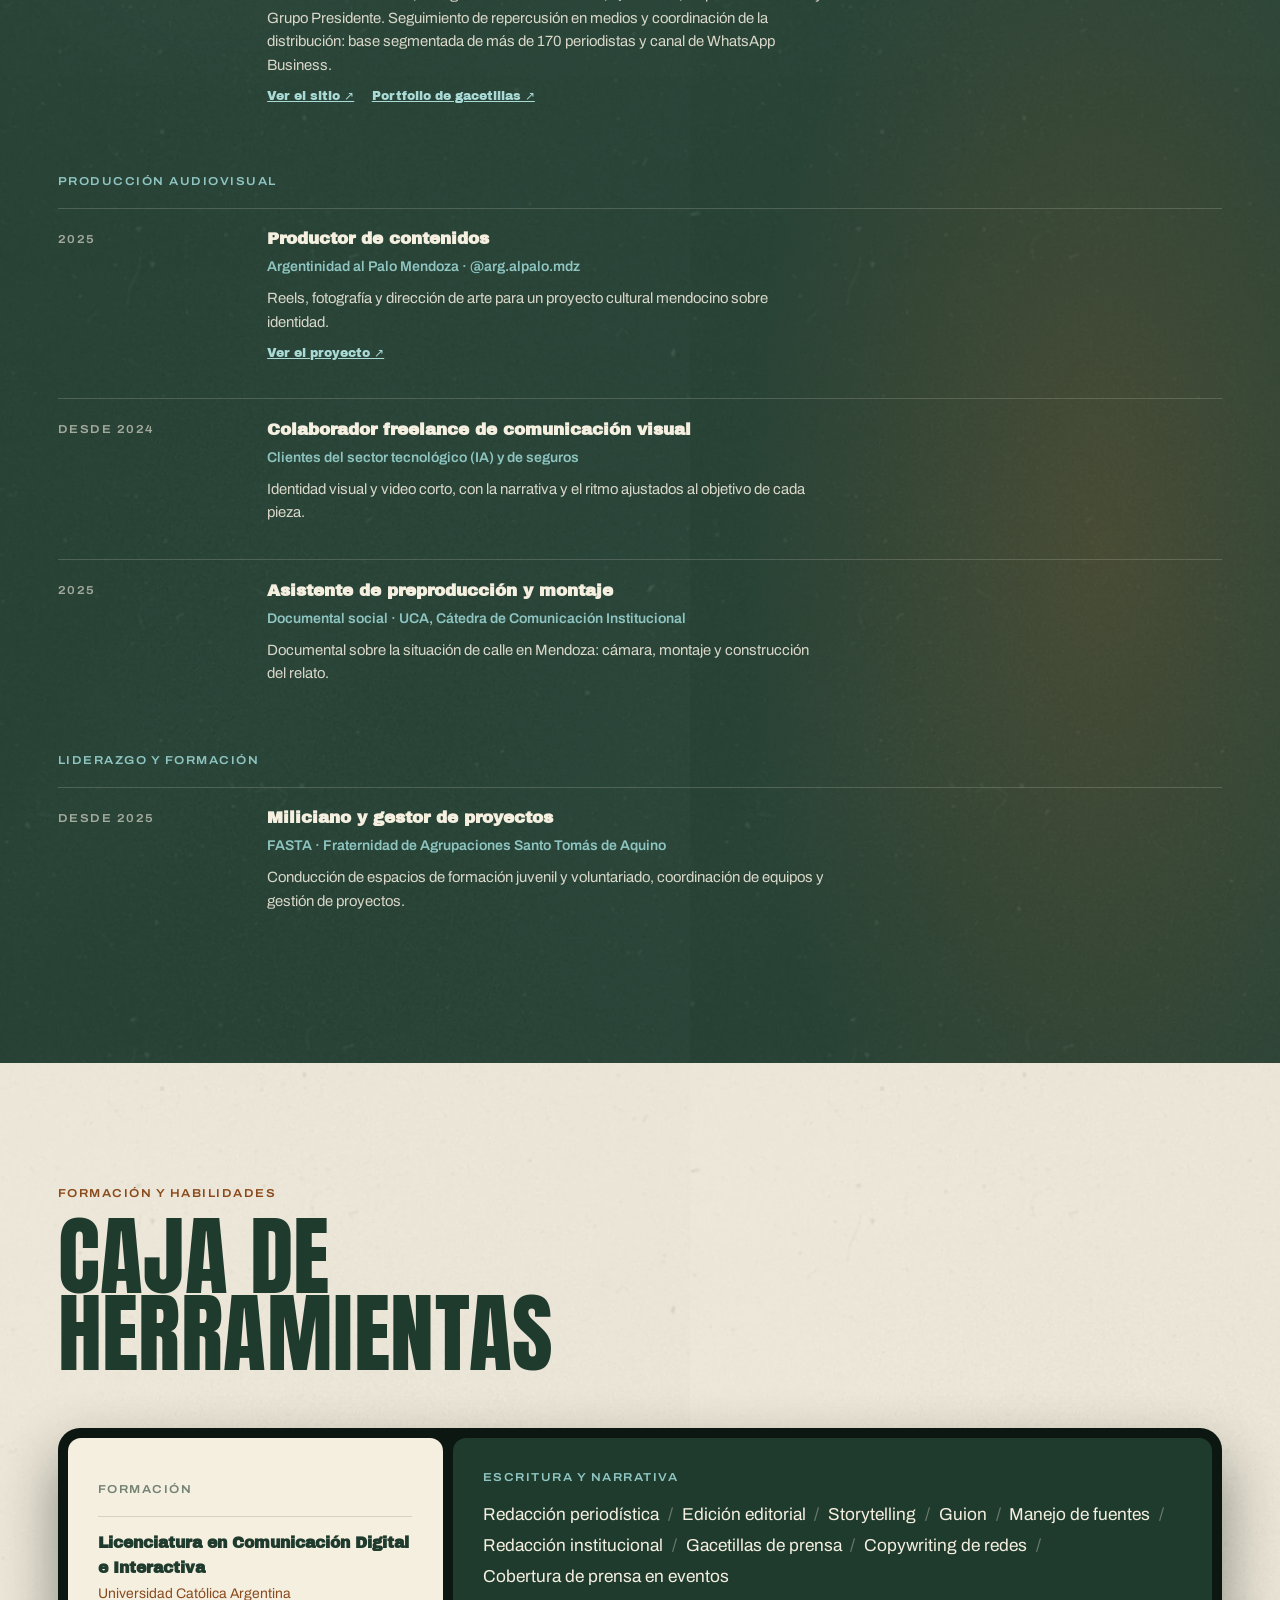
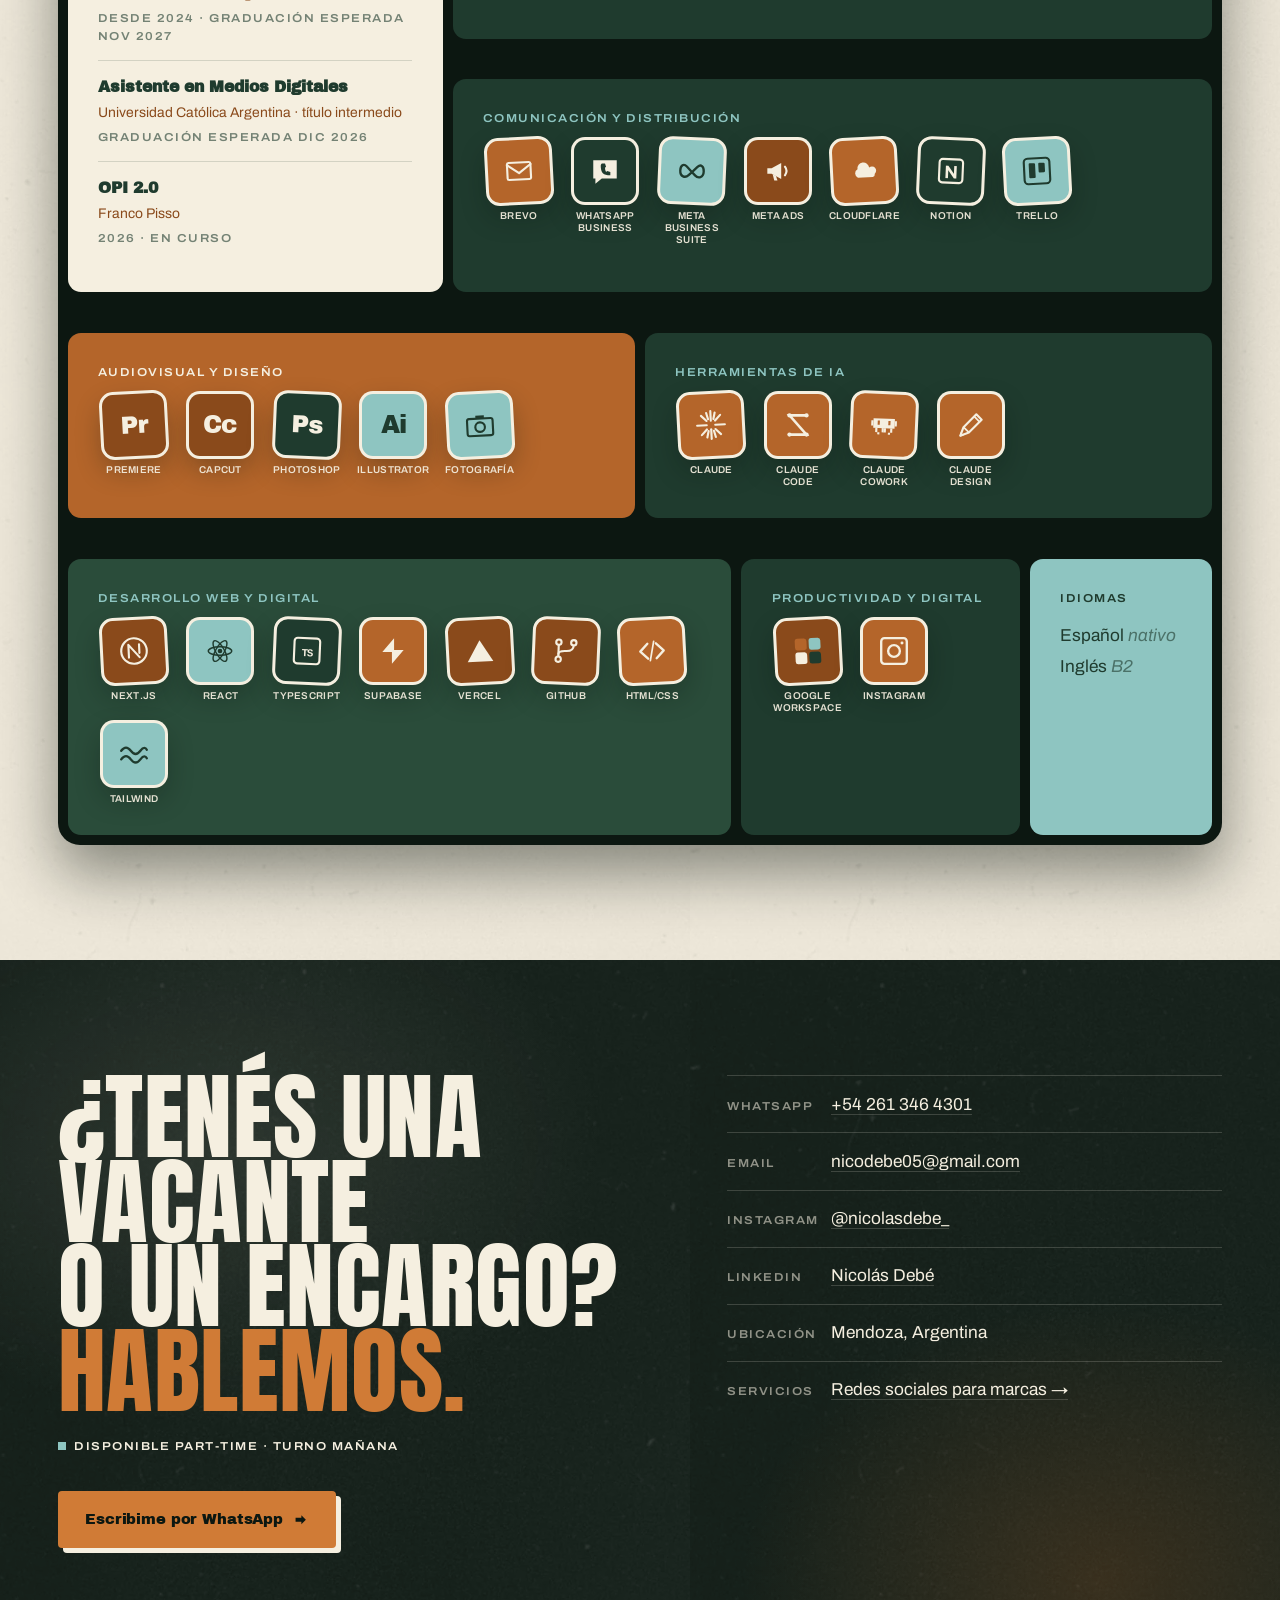
